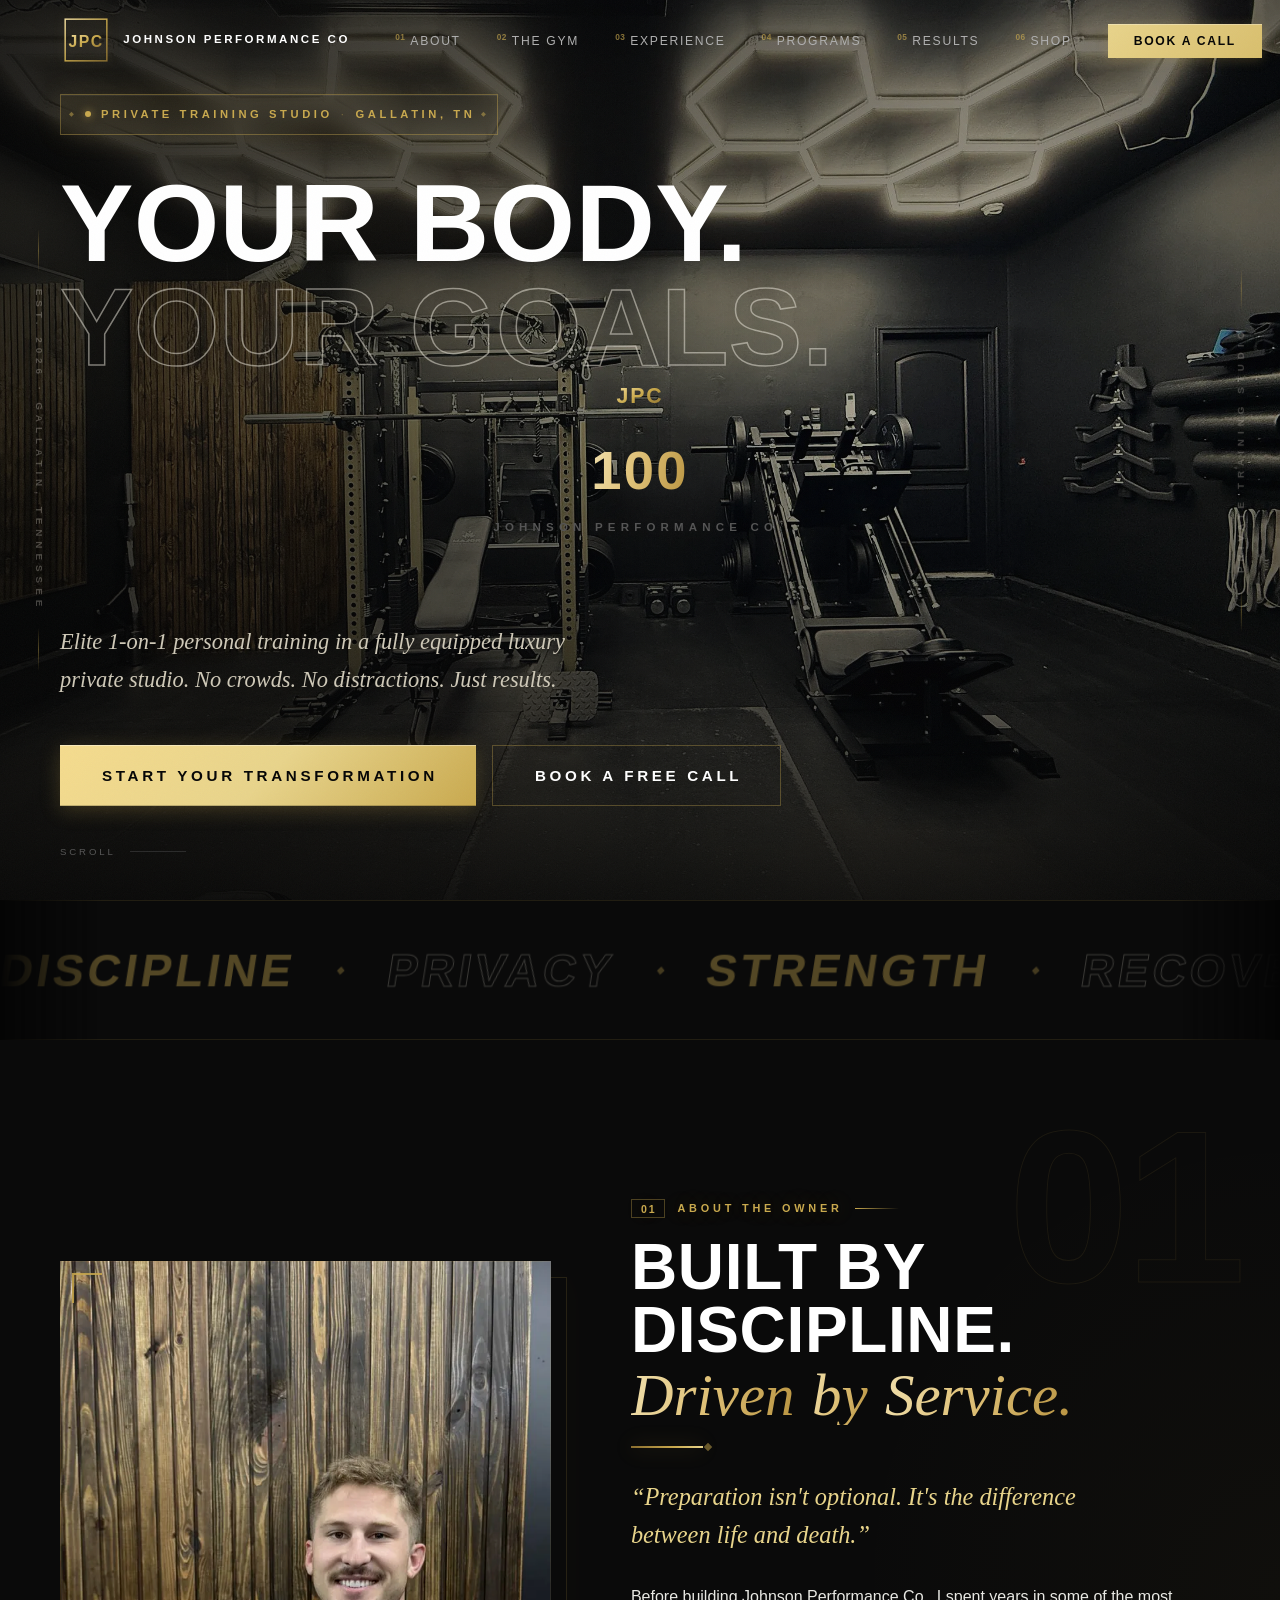
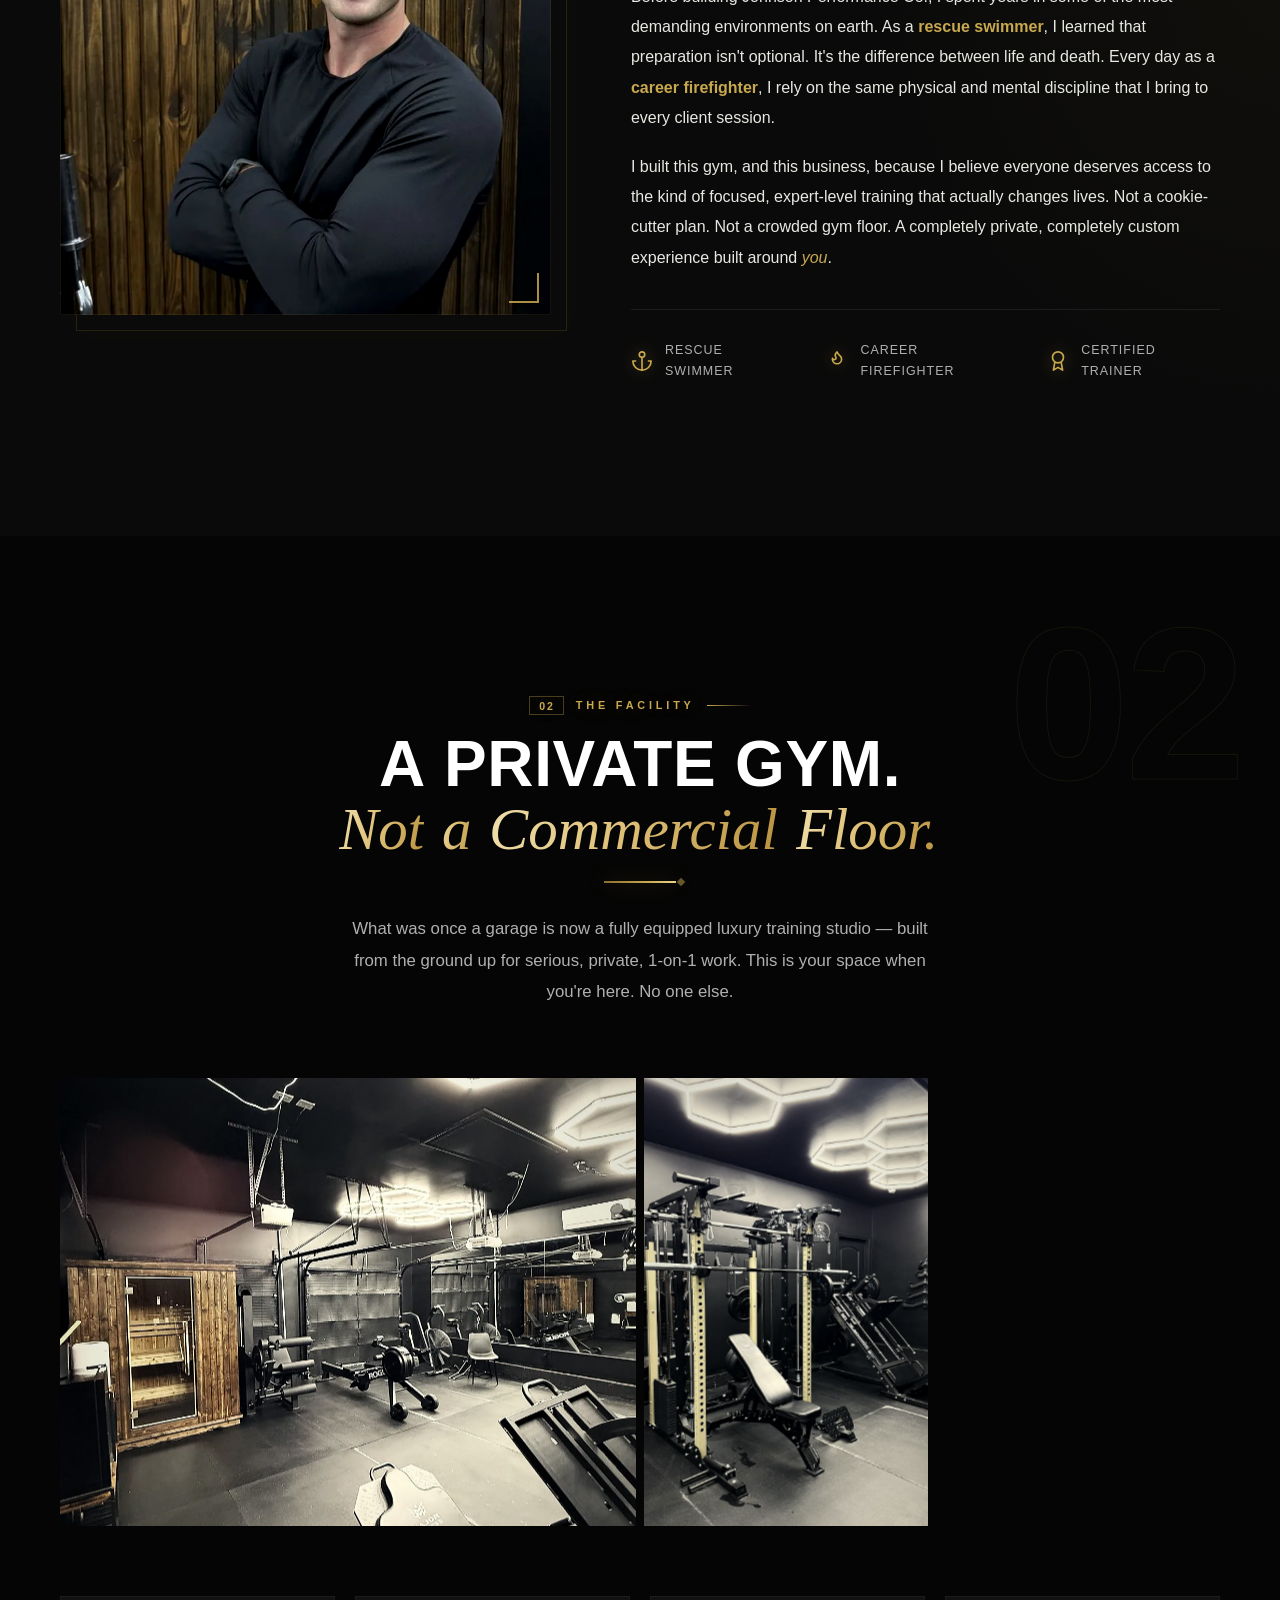
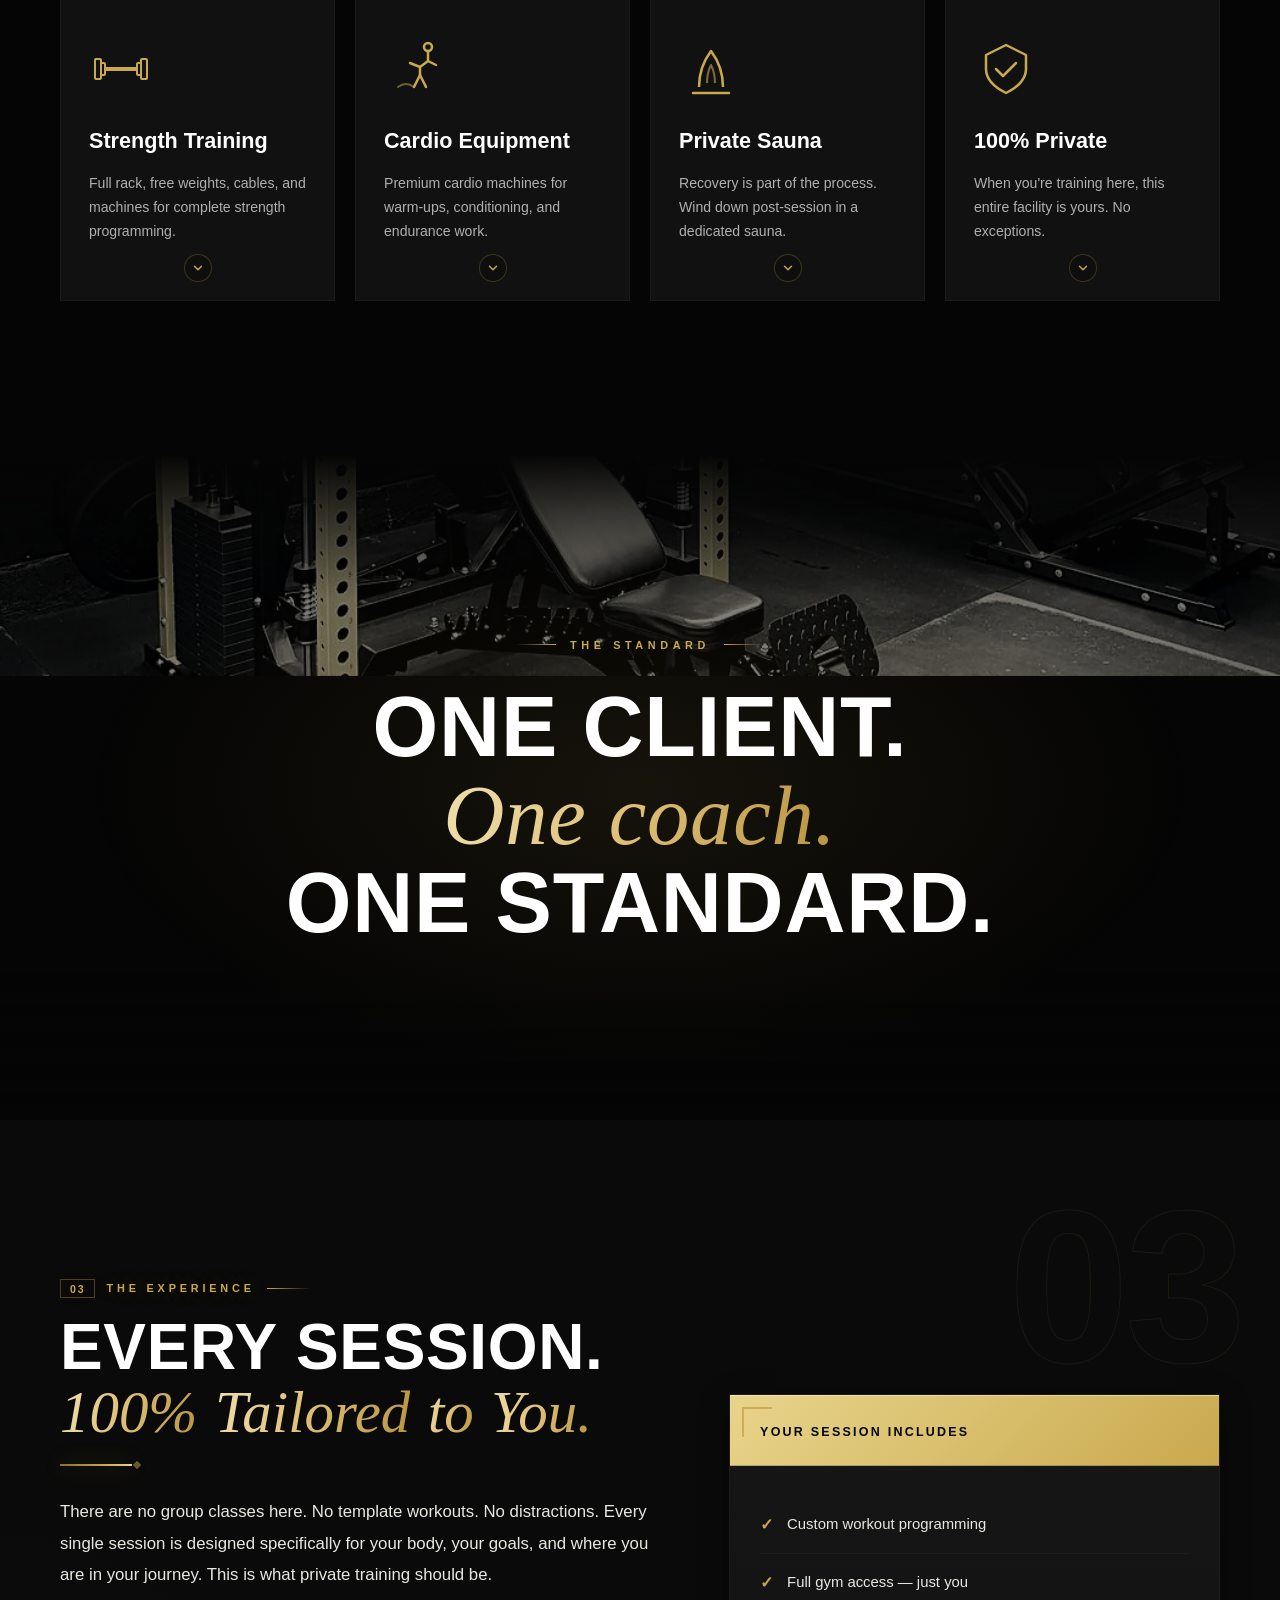
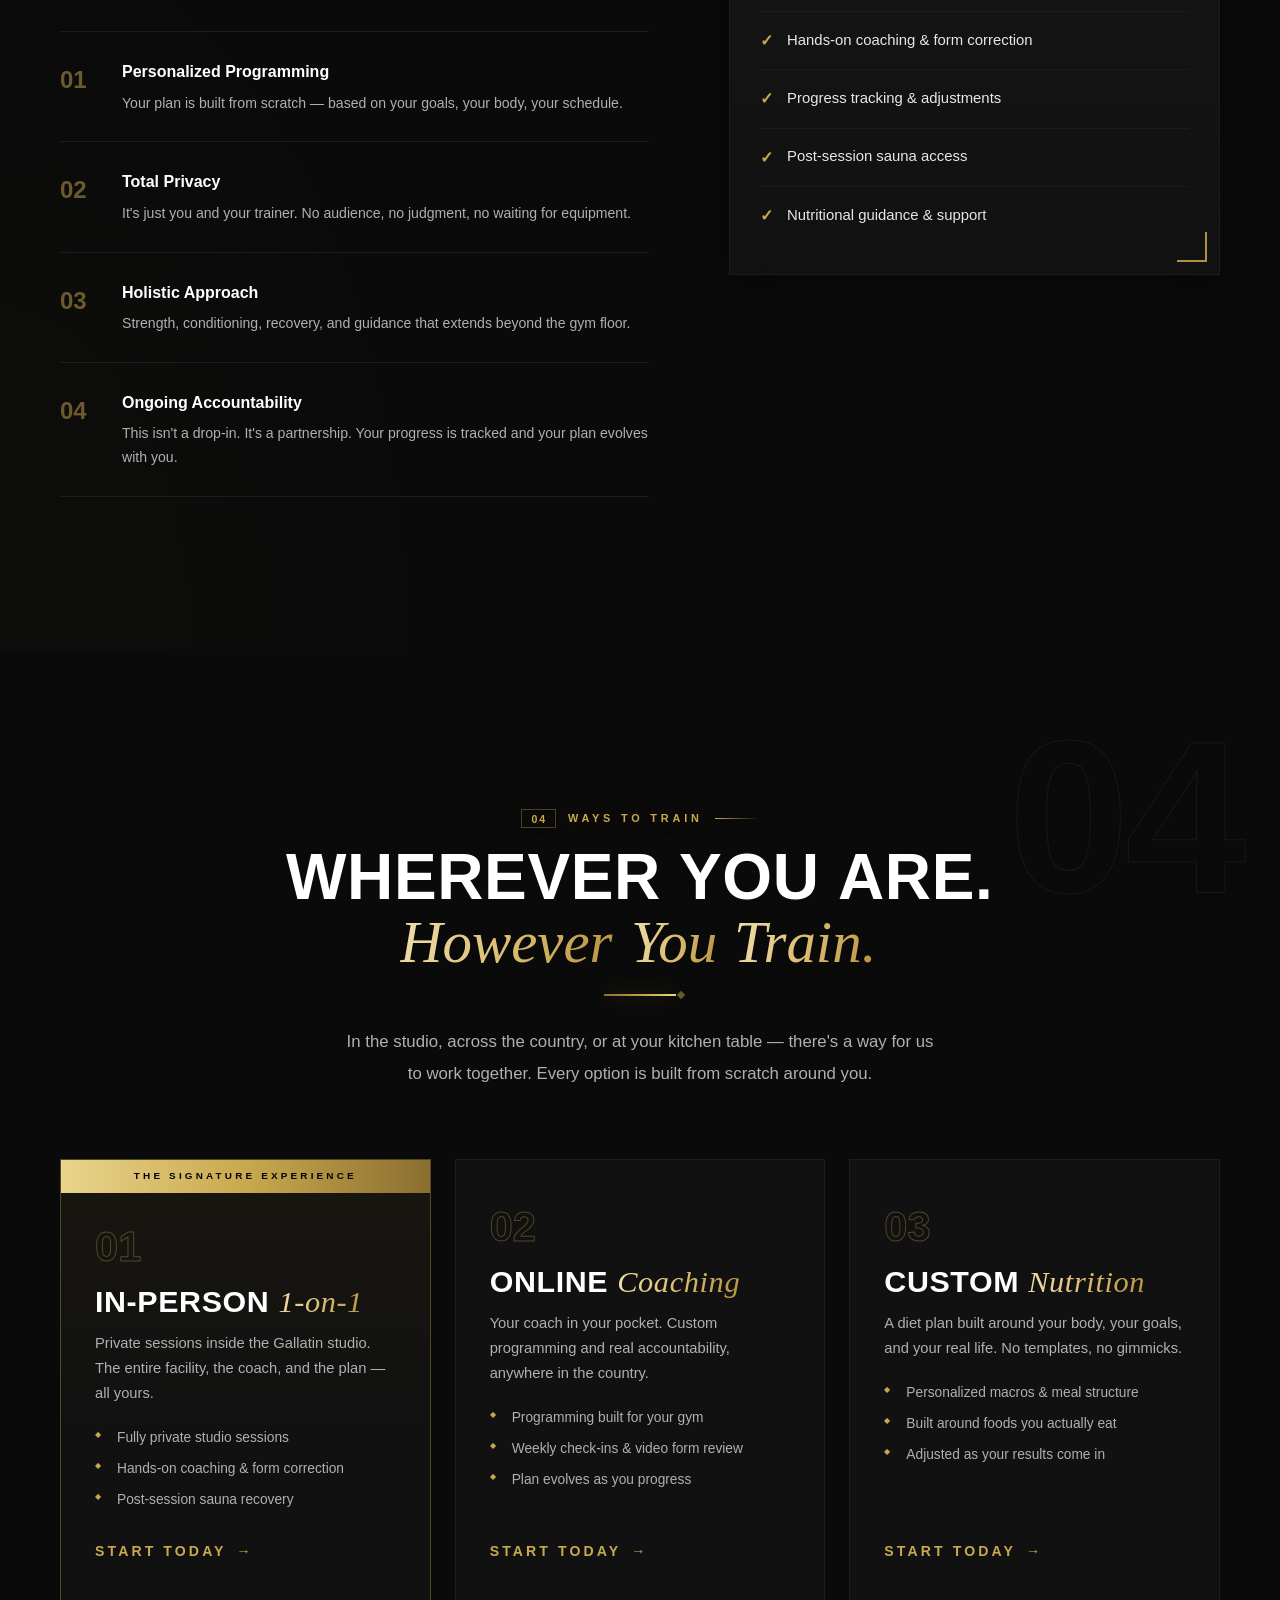
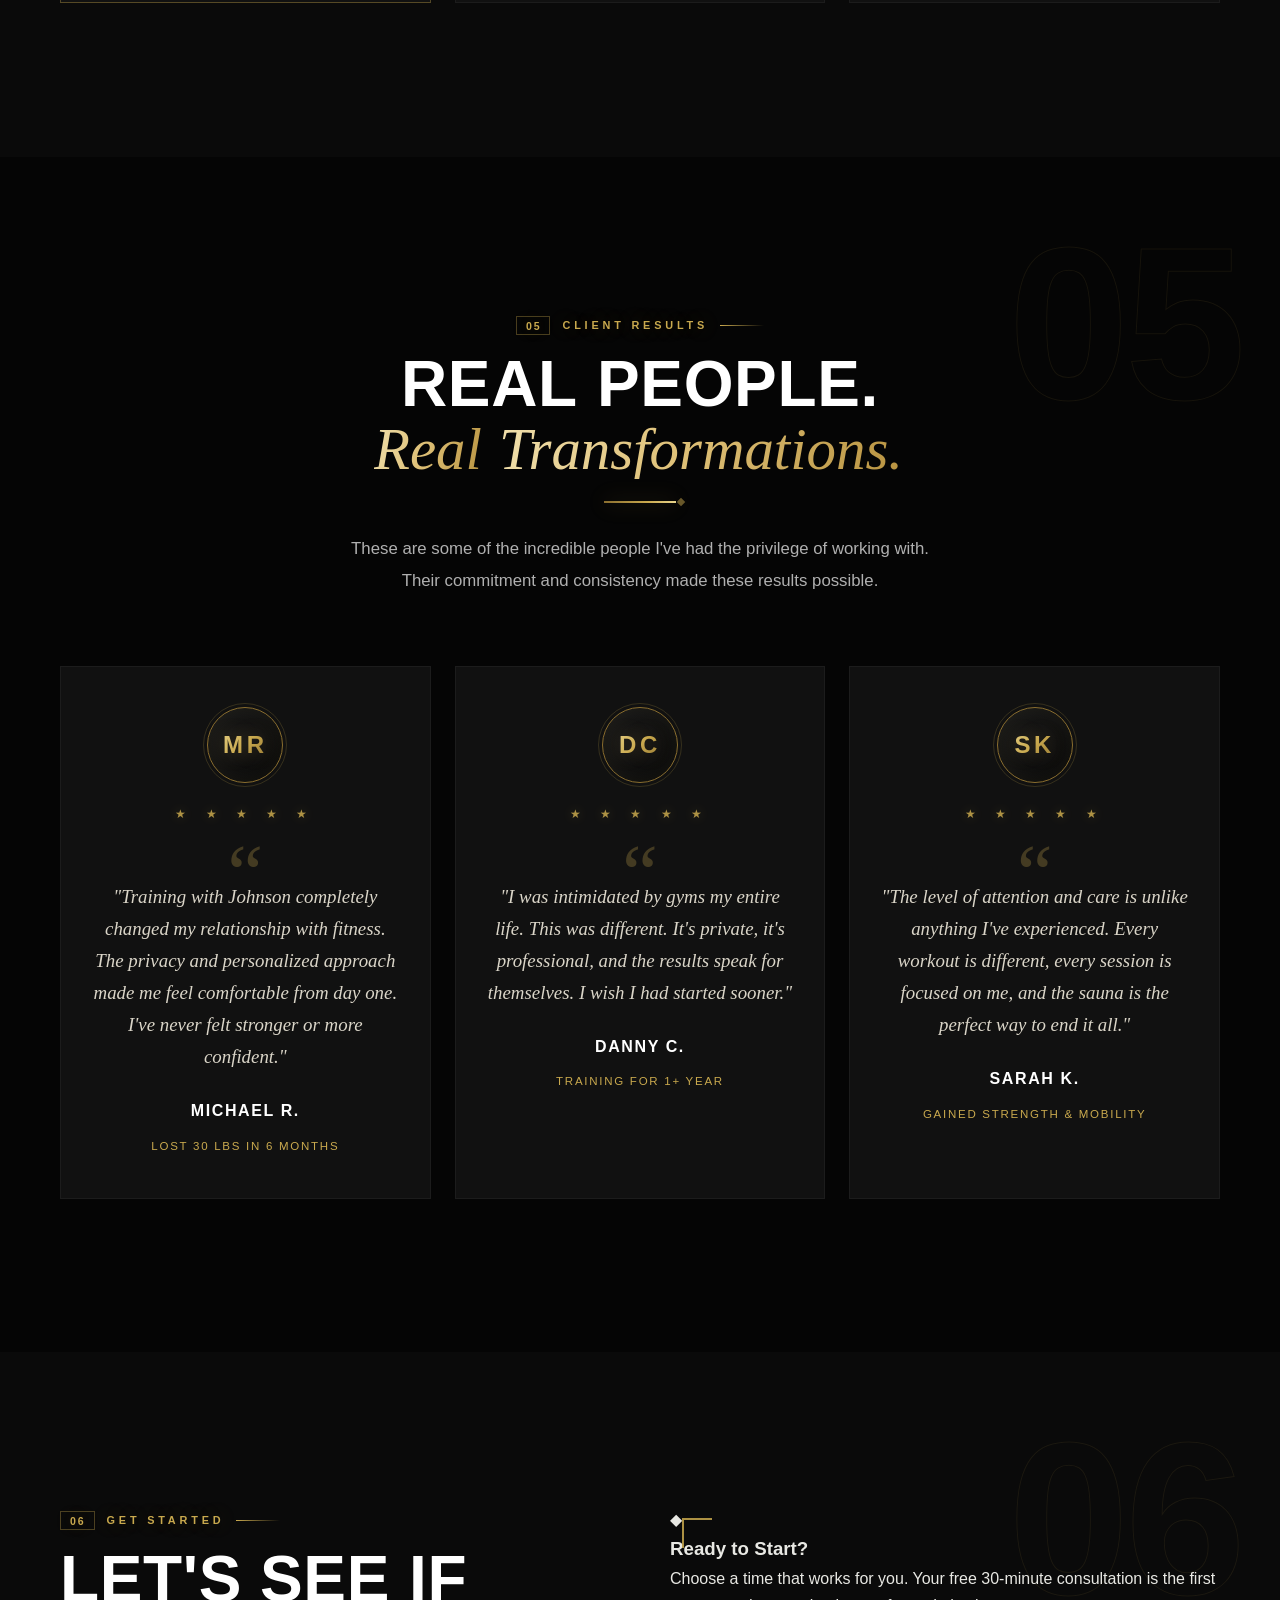
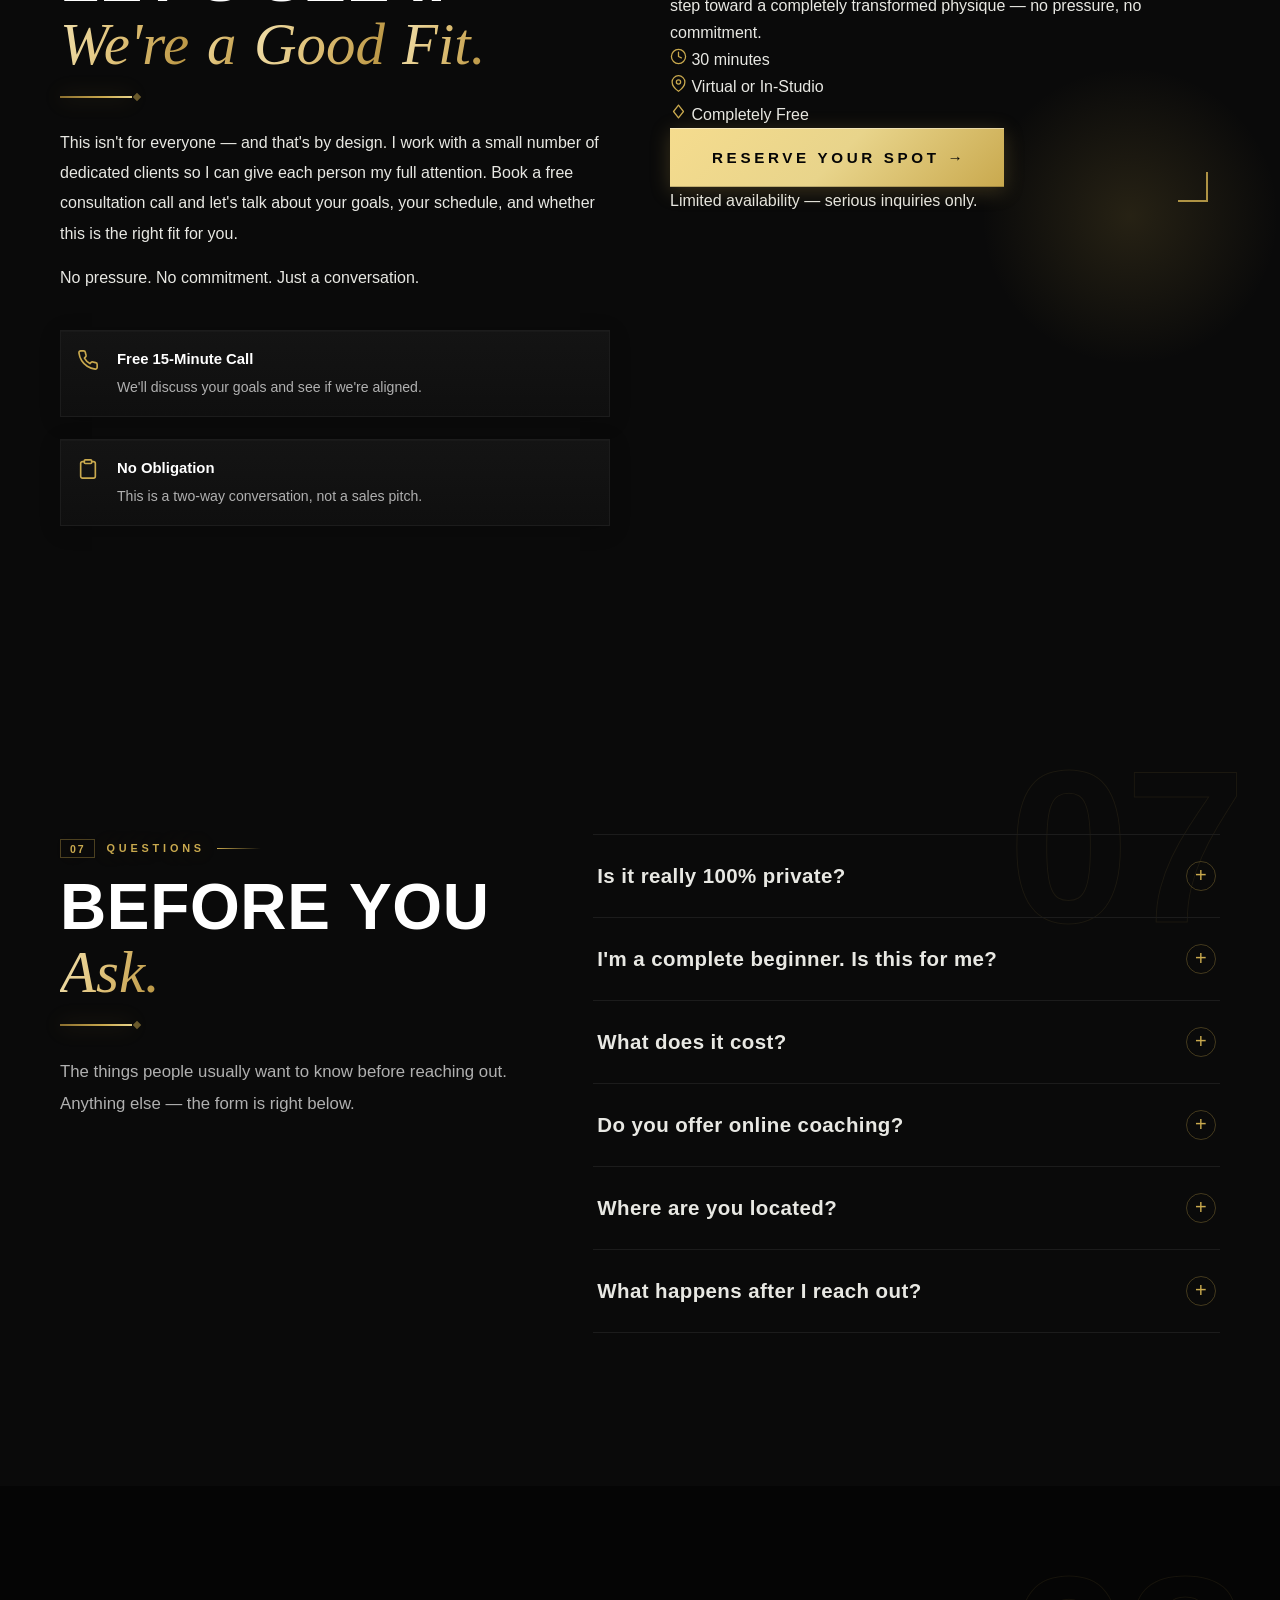
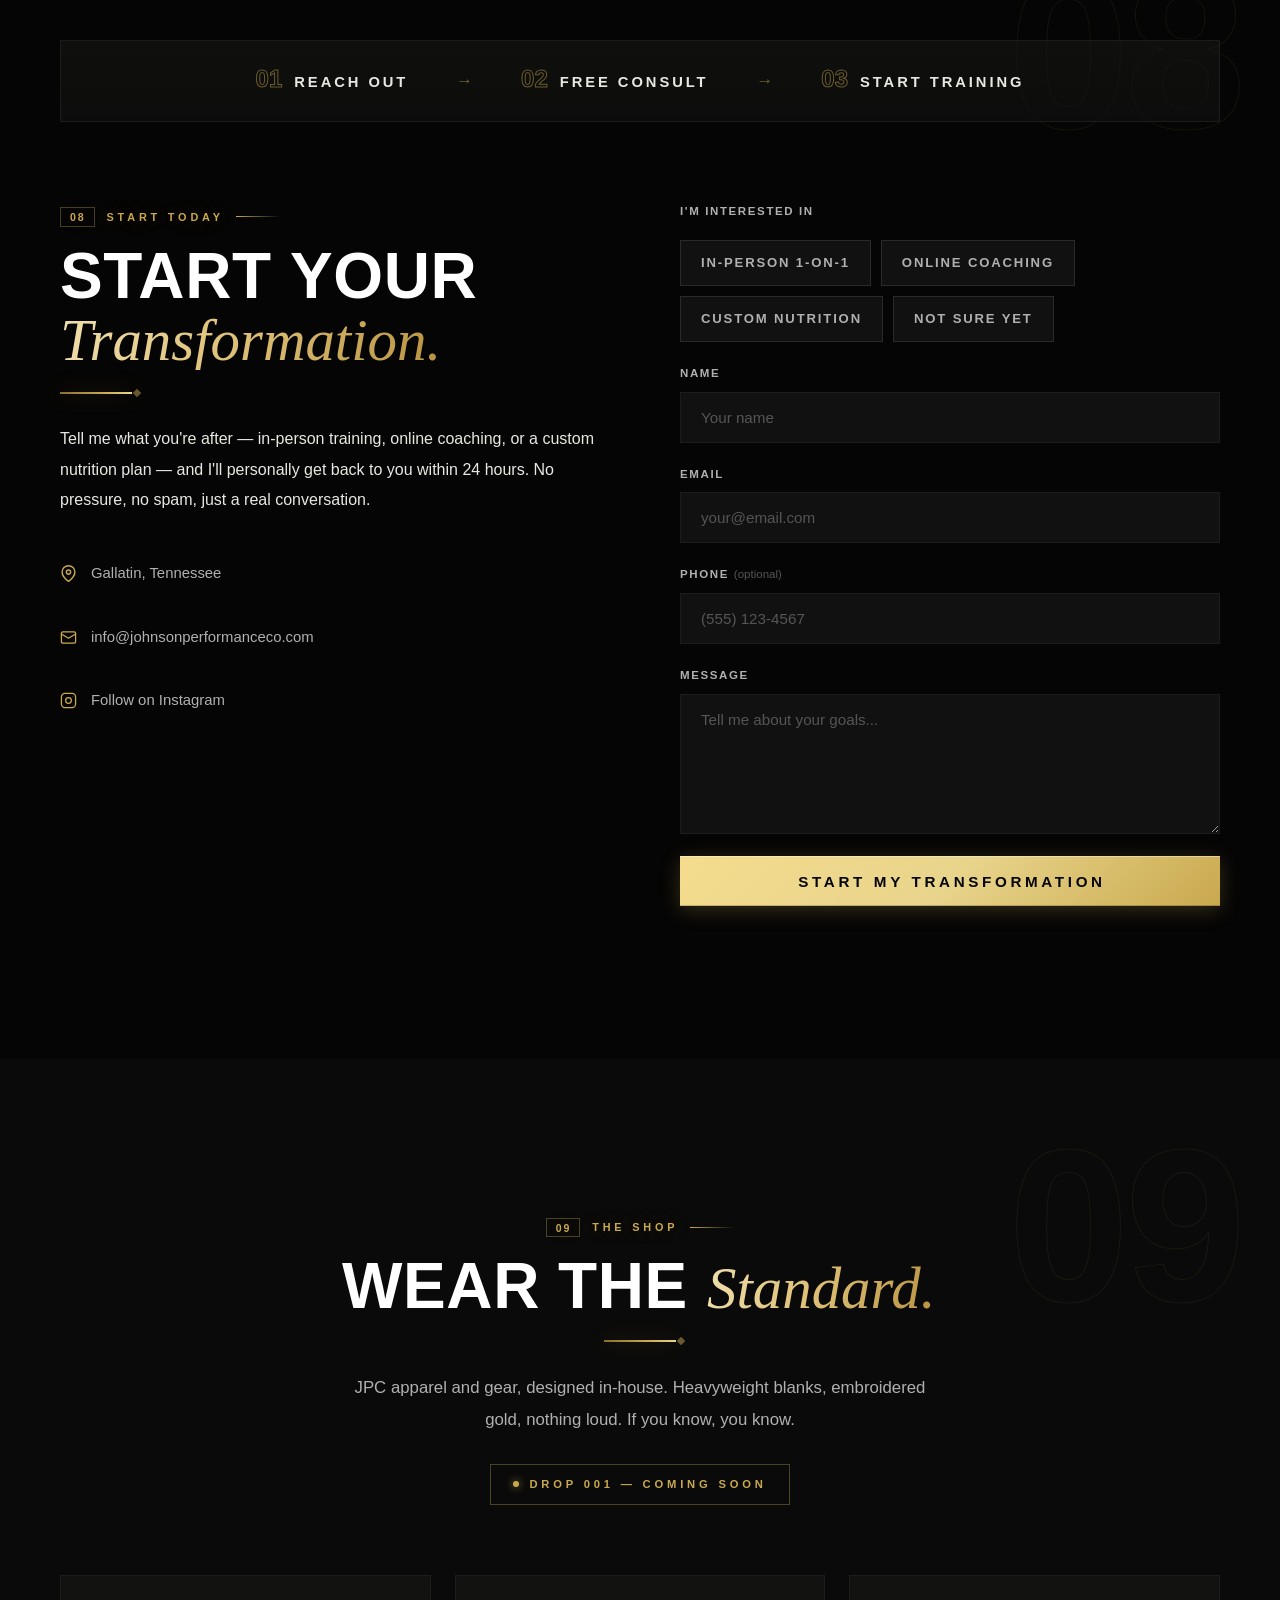
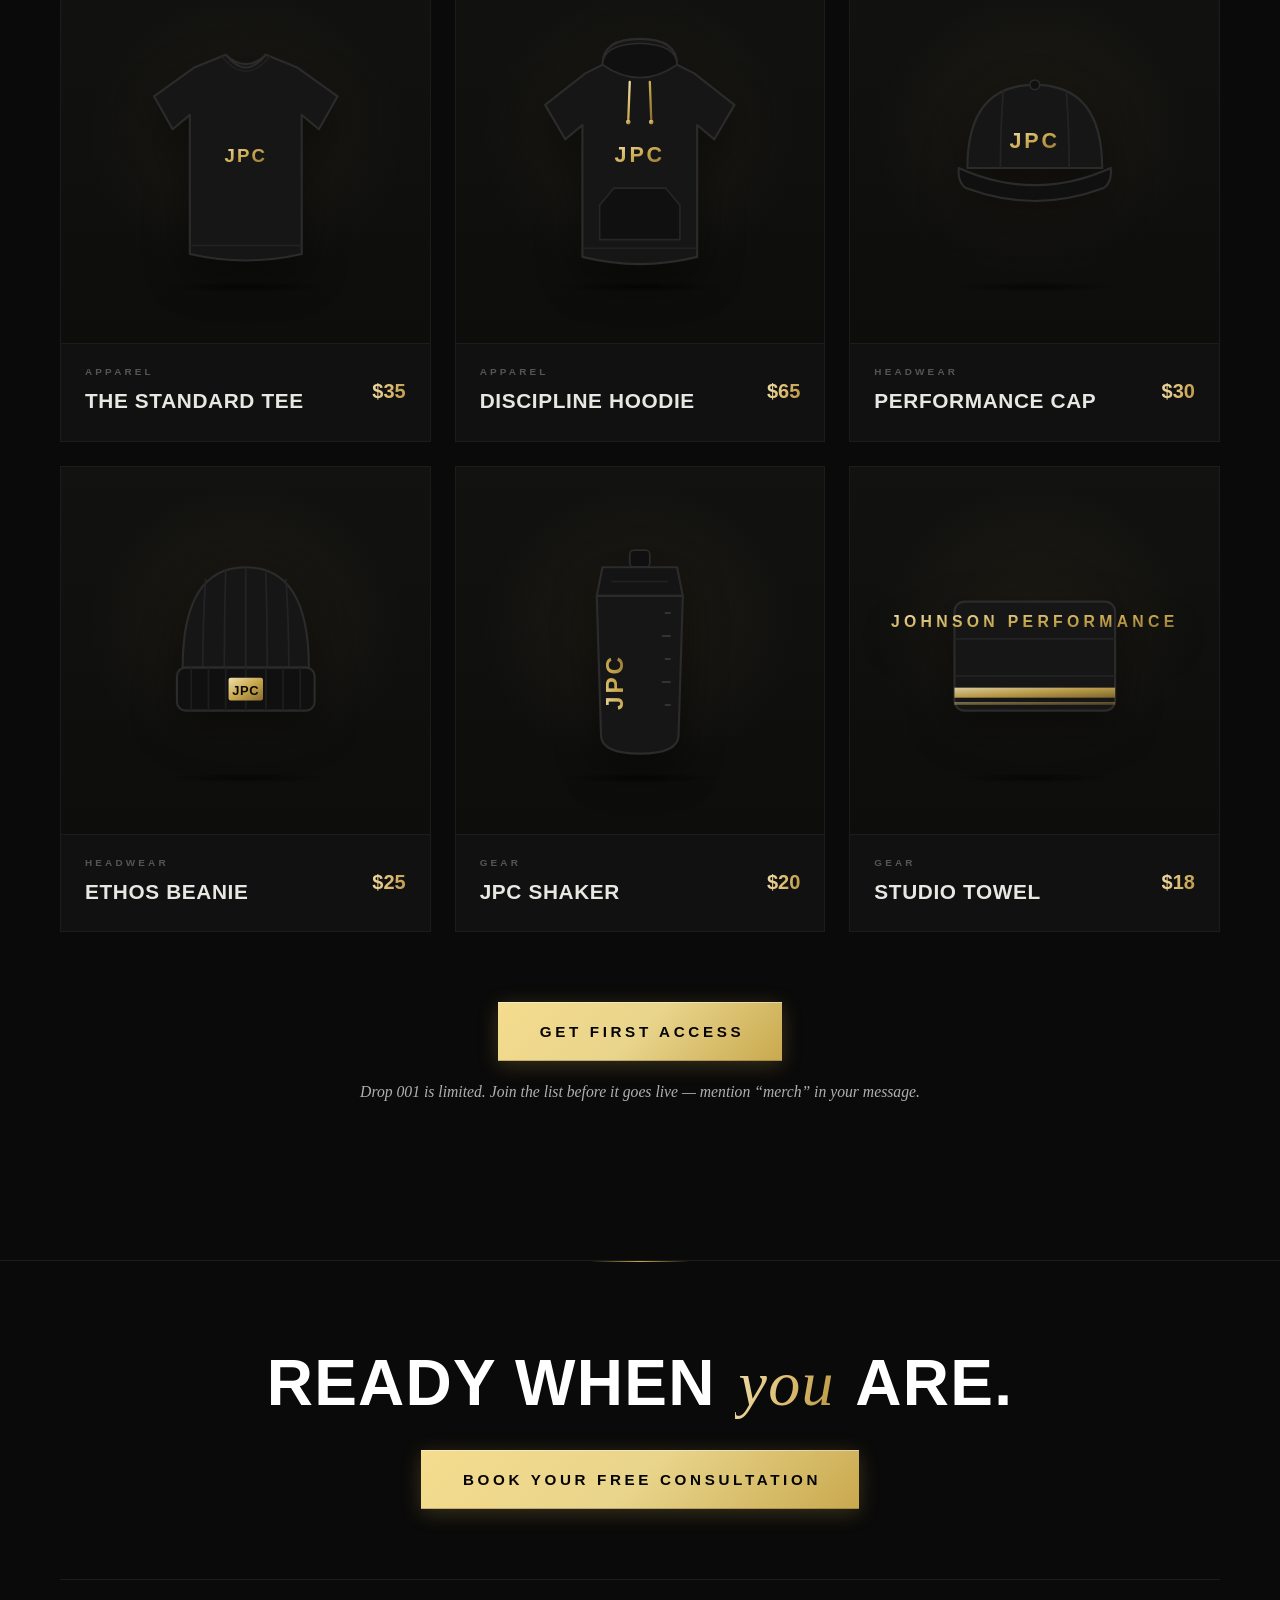
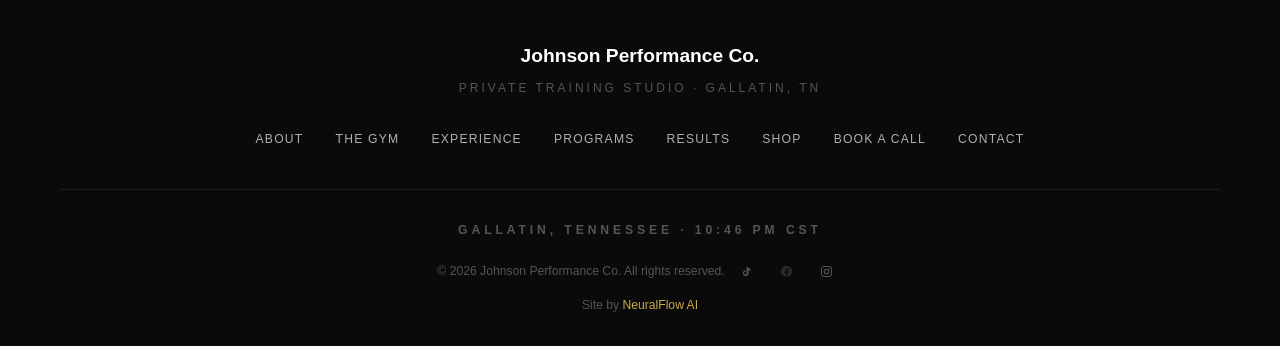
==== index.html @ c301033f "The Shop: Drop 001 merch section with in-house designed product mockups New section 09 — "Wear the S" ====
<!DOCTYPE html>
<html lang="en">
<head>
    <meta charset="UTF-8">
    <meta name="viewport" content="width=device-width, initial-scale=1.0, viewport-fit=cover">
    <meta name="apple-mobile-web-app-capable" content="yes">
    <meta name="apple-mobile-web-app-status-bar-style" content="black-translucent">

    <!-- Security headers -->
    <meta http-equiv="X-Content-Type-Options" content="nosniff">
    <meta http-equiv="Referrer-Policy" content="strict-origin-when-cross-origin">
    <meta http-equiv="Permissions-Policy" content="geolocation=(), microphone=(), camera=()">
    <meta http-equiv="X-Frame-Options" content="SAMEORIGIN">
    <meta http-equiv="Strict-Transport-Security" content="max-age=31536000; includeSubDomains">
    <meta http-equiv="Content-Security-Policy" content="default-src 'self'; script-src 'self' https://assets.calendly.com; style-src 'self' 'unsafe-inline' https://fonts.googleapis.com; font-src https://fonts.gstatic.com; img-src 'self' data:; frame-src https://www.google.com https://calendly.com; connect-src 'self' https://formspree.io; form-action https://formspree.io;">
    <meta name="robots" content="index, follow">
    <meta name="theme-color" content="#0A0A08">
    <meta name="format-detection" content="telephone=no">

    <title>Johnson Performance Co. | Private Personal Training · Gallatin, TN</title>
    <meta name="description" content="Book your free private training consultation in Gallatin, TN. Luxury 1-on-1 gym — custom programs, total privacy, real results. No crowds, no distractions.">
    <meta name="keywords" content="personal training, private gym, 1 on 1 training, luxury fitness, custom training program, Gallatin TN">
    <meta name="author" content="Johnson Performance Co.">
    <link rel="canonical" href="https://johnsonperformanceco.com">

    <!-- Open Graph (link previews in iMessage, Facebook, LinkedIn, etc.) -->
    <meta property="og:title" content="Johnson Performance Co. | Private Personal Training">
    <meta property="og:description" content="Book your free consultation — luxury 1-on-1 private training in Gallatin, TN. No crowds, no distractions, just results.">
    <meta property="og:type" content="website">
    <meta property="og:url" content="https://johnsonperformanceco.com">
    <meta property="og:image" content="https://johnsonperformanceco.com/images/og-image.jpg">
    <meta property="og:image:secure_url" content="https://johnsonperformanceco.com/images/og-image.jpg">
    <meta property="og:image:type" content="image/jpeg">
    <meta property="og:image:width" content="1200">
    <meta property="og:image:height" content="630">
    <meta property="og:image:alt" content="Johnson Performance Co. private training studio with luxury equipment">
    <meta property="og:locale" content="en_US">
    <meta property="og:site_name" content="Johnson Performance Co.">

    <!-- Twitter / X Card -->
    <meta name="twitter:card" content="summary_large_image">
    <meta name="twitter:title" content="Johnson Performance Co. | Private Personal Training">
    <meta name="twitter:description" content="Book your free consultation — luxury 1-on-1 private training in Gallatin, TN. No crowds, no distractions, just results.">
    <meta name="twitter:image" content="https://johnsonperformanceco.com/images/og-image.jpg">
    <meta name="twitter:image:alt" content="Johnson Performance Co. private training studio">

    <!-- Favicon -->
    <link rel="icon" type="image/svg+xml" href="brand/favicon.svg">
    <link rel="apple-touch-icon" sizes="180x180" href="images/apple-touch-icon.png">

    <!-- Preload critical assets -->
    <link rel="preload" href="images/hero-bg.webp" as="image" type="image/webp">
    <link rel="preload" href="images/owner-portrait.webp" as="image" type="image/webp">
    <link rel="preload" href="css/styles.css?v=17" as="style">

    <!-- Fonts -->
    <link rel="preconnect" href="https://fonts.googleapis.com">
    <link rel="preconnect" href="https://fonts.gstatic.com" crossorigin>
    <link href="https://fonts.googleapis.com/css2?family=Barlow+Condensed:wght@600;700;800&family=Inter:wght@400;500;600&family=Cormorant+Garamond:ital,wght@0,500;0,600;1,400;1,500&display=swap" rel="stylesheet">

    <!-- Styles -->
    <link rel="stylesheet" href="css/styles.css?v=17">

    <!-- Structured data -->
    <script type="application/ld+json">
    {
      "@context": "https://schema.org",
      "@type": "HealthClub",
      "name": "Johnson Performance Co.",
      "description": "Elite 1-on-1 private personal training in a luxury private gym. Gallatin, TN.",
      "url": "https://johnsonperformanceco.com",
      "image": "https://johnsonperformanceco.com/images/og-image.jpg",
      "contactPoint": {
        "@type": "ContactPoint",
        "contactType": "customer service",
        "url": "https://johnsonperformanceco.com/#contact"
      },
      "address": {
        "@type": "PostalAddress",
        "addressLocality": "Gallatin",
        "addressRegion": "TN",
        "addressCountry": "US"
      },
      "priceRange": "$$$",
      "areaServed": "Gallatin, TN and surrounding areas",
      "openingHoursSpecification": {
        "@type": "OpeningHoursSpecification",
        "dayOfWeek": ["Monday","Tuesday","Wednesday","Thursday","Friday","Saturday"],
        "opens": "06:00",
        "closes": "20:00"
      },
      "founder": {
        "@type": "Person",
        "name": "Blake Johnson",
        "jobTitle": "Owner & Head Trainer"
      },
      "amenityFeature": [
        {"@type": "LocationFeatureSpecification", "name": "Private Training Studio", "value": true},
        {"@type": "LocationFeatureSpecification", "name": "Sauna", "value": true},
        {"@type": "LocationFeatureSpecification", "name": "Strength Equipment", "value": true},
        {"@type": "LocationFeatureSpecification", "name": "Cardio Equipment", "value": true}
      ]
    }
    </script>
    <script type="application/ld+json">
    {
      "@context": "https://schema.org",
      "@type": "FAQPage",
      "mainEntity": [
        {
          "@type": "Question",
          "name": "Is it really 100% private?",
          "acceptedAnswer": {
            "@type": "Answer",
            "text": "Yes. When you train here, the entire facility is yours. No other clients, no strangers on the next machine, no waiting. Just you and your coach, door closed."
          }
        },
        {
          "@type": "Question",
          "name": "I'm a complete beginner. Is this for me?",
          "acceptedAnswer": {
            "@type": "Answer",
            "text": "Especially for you. Every program is built from scratch around your current level, and there's no gym floor full of people watching you learn. Beginners often see the fastest results because everything is customized from day one."
          }
        },
        {
          "@type": "Question",
          "name": "What does it cost?",
          "acceptedAnswer": {
            "@type": "Answer",
            "text": "Every program is custom, so pricing depends on what we build together. After your free consultation you'll get a clear recommendation with exact pricing — no surprises, no pressure, no lock-in gimmicks."
          }
        },
        {
          "@type": "Question",
          "name": "Do you offer online coaching?",
          "acceptedAnswer": {
            "@type": "Answer",
            "text": "Yes — custom programming, weekly check-ins, and video form review, wherever you are in the country. Custom nutrition plans are available both on their own and alongside any training option."
          }
        },
        {
          "@type": "Question",
          "name": "Where are you located?",
          "acceptedAnswer": {
            "@type": "Answer",
            "text": "Gallatin, Tennessee — serving clients from Gallatin, Hendersonville, Nashville, and the surrounding area. Online coaching is available anywhere."
          }
        },
        {
          "@type": "Question",
          "name": "What happens after I reach out?",
          "acceptedAnswer": {
            "@type": "Answer",
            "text": "You'll hear back from Blake personally within 24 hours to set up a free consultation — a real conversation about your goals, your schedule, and whether this is the right fit. If it is, you'll get a custom plan and a start date."
          }
        }
      ]
    }
    </script>
</head>
<body>

    <!-- ============================================ -->
    <!-- LOADER -->
    <!-- ============================================ -->
    <div class="loader" id="loader">
        <div class="loader__panel loader__panel--top"></div>
        <div class="loader__panel loader__panel--bottom"></div>
        <div class="loader__inner">
            <svg class="loader__mark" viewBox="0 0 64 64" aria-hidden="true">
                <defs>
                    <linearGradient id="ldG" x1="0%" y1="0%" x2="100%" y2="100%">
                        <stop offset="0%" stop-color="#F5E0A0"/>
                        <stop offset="50%" stop-color="#C8A84B"/>
                        <stop offset="100%" stop-color="#8A6E2F"/>
                    </linearGradient>
                </defs>
                <g stroke="url(#ldG)" stroke-width="3.5" fill="none">
                    <path d="M3,3 L13,3"/><path d="M3,3 L3,13"/>
                    <path d="M61,3 L51,3"/><path d="M61,3 L61,13"/>
                    <path d="M3,61 L13,61"/><path d="M3,61 L3,51"/>
                    <path d="M61,61 L51,61"/><path d="M61,61 L61,51"/>
                </g>
                <text x="32" y="42" font-family="'Barlow Condensed', 'Arial Narrow', sans-serif" font-size="22" font-weight="800" fill="url(#ldG)" text-anchor="middle" letter-spacing="2">JPC</text>
            </svg>
            <span class="loader__count" id="loaderCount">00</span>
            <span class="loader__text">Johnson Performance Co.</span>
        </div>
    </div>


    <!-- ============================================ -->
    <!-- NAVIGATION -->
    <!-- ============================================ -->
    <nav class="nav" id="nav">
        <div class="nav__progress" id="navProgress"></div>
        <a href="#hero" class="nav__logo" aria-label="Johnson Performance Co. home">
            <span class="nav__logo-mark" aria-hidden="true">
                <svg viewBox="0 0 64 64" xmlns="http://www.w3.org/2000/svg">
                    <defs>
                        <linearGradient id="navG" x1="0%" y1="0%" x2="100%" y2="100%">
                            <stop offset="0%" stop-color="#F5E0A0"/>
                            <stop offset="50%" stop-color="#C8A84B"/>
                            <stop offset="100%" stop-color="#8A6E2F"/>
                        </linearGradient>
                    </defs>
                    <rect x="3" y="3" width="58" height="58" fill="none" stroke="url(#navG)" stroke-width="2"/>
                    <g stroke="url(#navG)" stroke-width="3.5" fill="none">
                        <path d="M3,3 L13,3"/><path d="M3,3 L3,13"/>
                        <path d="M61,3 L51,3"/><path d="M61,3 L61,13"/>
                        <path d="M3,61 L13,61"/><path d="M3,61 L3,51"/>
                        <path d="M61,61 L51,61"/><path d="M61,61 L61,51"/>
                    </g>
                    <text x="32" y="42" font-family="'Barlow Condensed', 'Arial Narrow', sans-serif"
                          font-size="22" font-weight="800" fill="url(#navG)"
                          text-anchor="middle" letter-spacing="2">JPC</text>
                </svg>
            </span>
            <span class="nav__logo-text">Johnson Performance Co</span>
        </a>
        <button class="nav__toggle" id="navToggle" aria-label="Toggle menu">
            <span></span>
            <span></span>
            <span></span>
        </button>
        <ul class="nav__menu" id="navMenu">
            <li><a href="#about" class="nav__link">About</a></li>
            <li><a href="#facility" class="nav__link">The Gym</a></li>
            <li><a href="#experience" class="nav__link">Experience</a></li>
            <li><a href="#programs" class="nav__link">Programs</a></li>
            <li><a href="#results" class="nav__link">Results</a></li>
            <li><a href="#shop" class="nav__link">Shop</a></li>
            <li><a href="https://calendly.com/blake-johnsonperformanceco/30min" target="_blank" rel="noopener noreferrer" class="nav__link nav__link--cta">Book a Call</a></li>
        </ul>
    </nav>

    <!-- ============================================ -->
    <!-- HERO -->
    <!-- ============================================ -->
    <section class="hero" id="hero">
        <div class="hero__bg">
            <div class="hero__bg-placeholder"></div>
            <div class="hero__overlay"></div>
        </div>
        <div class="hero__particles"></div>
        <div class="hero__content">
            <div class="hero__badge reveal">
                <span class="hero__badge-dot" aria-hidden="true"></span>
                Private Training Studio
                <span class="hero__badge-divider" aria-hidden="true">·</span>
                Gallatin, TN
            </div>
            <h1 class="hero__title reveal">
                <span class="hero__title-line">Your Body.</span>
                <span class="hero__title-line hero__title-line--outline">Your Goals.</span>
                <span class="hero__title-line hero__title-line--gold">Your Private Gym.</span>
            </h1>
            <p class="hero__sub reveal">
                Elite 1-on-1 personal training in a fully equipped luxury private studio. 
                No crowds. No distractions. Just results.
            </p>
            <div class="hero__actions reveal">
                <a href="#contact" class="btn btn--gold">Start Your Transformation</a>
                <a href="https://calendly.com/blake-johnsonperformanceco/30min" target="_blank" rel="noopener noreferrer" class="btn btn--ghost">Book a Free Call</a>
            </div>
        </div>
        <div class="hero__scroll">
            <span>Scroll</span>
            <div class="hero__scroll-line"></div>
        </div>
        <div class="hero__rail hero__rail--left" aria-hidden="true">Est. 2026 · Gallatin, Tennessee</div>
        <div class="hero__rail hero__rail--right" aria-hidden="true">Private Training Studio</div>
    </section>

    <!-- ETHOS MARQUEE -->
    <div class="marquee" aria-hidden="true">
        <div class="marquee__track">
            <div class="marquee__half">
                <span class="marquee__item">Discipline</span>
                <span class="marquee__sep">◆</span>
                <span class="marquee__item marquee__item--outline">Privacy</span>
                <span class="marquee__sep">◆</span>
                <span class="marquee__item">Strength</span>
                <span class="marquee__sep">◆</span>
                <span class="marquee__item marquee__item--outline">Recovery</span>
                <span class="marquee__sep">◆</span>
                <span class="marquee__item">Results</span>
                <span class="marquee__sep">◆</span>
            </div>
            <div class="marquee__half">
                <span class="marquee__item">Discipline</span>
                <span class="marquee__sep">◆</span>
                <span class="marquee__item marquee__item--outline">Privacy</span>
                <span class="marquee__sep">◆</span>
                <span class="marquee__item">Strength</span>
                <span class="marquee__sep">◆</span>
                <span class="marquee__item marquee__item--outline">Recovery</span>
                <span class="marquee__sep">◆</span>
                <span class="marquee__item">Results</span>
                <span class="marquee__sep">◆</span>
            </div>
        </div>
    </div>

    <!-- ============================================ -->
    <!-- ABOUT -->
    <!-- ============================================ -->
    <section class="section about" id="about">
        <span class="ghost-num" aria-hidden="true">01</span>
        <div class="container">
            <div class="about__grid">
                <div class="about__image-col reveal">
                    <div class="about__image-frame">
                        <i class="bracket bracket--tl" aria-hidden="true"></i>
                        <i class="bracket bracket--br" aria-hidden="true"></i>
                        <picture>
                            <source srcset="images/owner-portrait.webp" type="image/webp">
                            <img src="images/owner-portrait.jpg" alt="Johnson Performance Co. Owner" width="900" height="1200" loading="eager" decoding="async">
                        </picture>
                    </div>
                    <div class="about__image-accent"></div>
                </div>
                <div class="about__text-col">
                    <span class="section__label reveal" data-num="01">About the Owner</span>
                    <h2 class="section__title reveal">Built by Discipline.<br><em class="accent">Driven by Service.</em></h2>
                    <div class="gold-rule reveal"></div>
                    <p class="about__lede reveal">&ldquo;Preparation isn't optional. It's the difference between life and death.&rdquo;</p>
                    <p class="about__bio reveal">
                        Before building Johnson Performance Co., I spent years in some of the most
                        demanding environments on earth. As a <strong>rescue swimmer</strong>, I learned
                        that preparation isn't optional. It's the difference between life and death.
                        Every day as a <strong>career firefighter</strong>, I rely on the same physical
                        and mental discipline that I bring to every client session.
                    </p>
                    <p class="about__bio reveal">
                        I built this gym, and this business, because I believe everyone deserves
                        access to the kind of focused, expert-level training that actually changes lives.
                        Not a cookie-cutter plan. Not a crowded gym floor. A completely private,
                        completely custom experience built around <em>you</em>.
                    </p>
                    <div class="about__stats reveal">
                        <div class="about__stat">
                            <span class="about__stat-icon" aria-hidden="true">
                                <svg viewBox="0 0 24 24" fill="none" stroke="currentColor" stroke-width="1.8" stroke-linecap="round" stroke-linejoin="round"><circle cx="12" cy="5" r="3"/><path d="M12 22V8"/><path d="M5 12H2a10 10 0 0 0 20 0h-3"/></svg>
                            </span>
                            <span class="about__stat-label">Rescue Swimmer</span>
                        </div>
                        <div class="about__stat">
                            <span class="about__stat-icon" aria-hidden="true">
                                <svg viewBox="0 0 24 24" fill="none" stroke="currentColor" stroke-width="1.8" stroke-linecap="round" stroke-linejoin="round"><path d="M12 2c1 3 2.5 3.5 3.5 4.5A5 5 0 0 1 17 10a5 5 0 1 1-10 0c0-.3 0-.6.1-.9a2 2 0 1 0 3.3-2C9 5.5 11 3.5 12 2z"/><path d="M12 14a7 7 0 0 0-7 7h14a7 7 0 0 0-7-7z" opacity="0"/></svg>
                            </span>
                            <span class="about__stat-label">Career Firefighter</span>
                        </div>
                        <div class="about__stat">
                            <span class="about__stat-icon" aria-hidden="true">
                                <svg viewBox="0 0 24 24" fill="none" stroke="currentColor" stroke-width="1.8" stroke-linecap="round" stroke-linejoin="round"><circle cx="12" cy="8" r="6"/><path d="M15.5 13.5 17 22l-5-3-5 3 1.5-8.5"/></svg>
                            </span>
                            <span class="about__stat-label">Certified Trainer</span>
                        </div>
                    </div>
                </div>
            </div>
        </div>
    </section>

    <!-- BARBELL DIVIDER -->
    <div class="section-divider">
        <div class="section-divider__plate"></div>
        <div class="section-divider__plate--sm"></div>
        <div class="section-divider__bar"></div>
        <div class="section-divider__grip"></div>
        <div class="section-divider__bar"></div>
        <div class="section-divider__plate--sm"></div>
        <div class="section-divider__plate"></div>
    </div>

    <!-- ============================================ -->
    <!-- FACILITY -->
    <!-- ============================================ -->
    <section class="section facility" id="facility">
        <span class="ghost-num" aria-hidden="true">02</span>
        <div class="container">
            <div class="facility__header">
                <span class="section__label reveal" data-num="02">The Facility</span>
                <h2 class="section__title reveal">A Private Gym.<br><em class="accent">Not a Commercial Floor.</em></h2>
                <div class="gold-rule reveal"></div>
                <p class="section__intro reveal">
                    What was once a garage is now a fully equipped luxury training studio — 
                    built from the ground up for serious, private, 1-on-1 work. This is your 
                    space when you're here. No one else.
                </p>
            </div>

            <div class="facility__gallery reveal">
                <!-- Replace these with actual gym photos -->
                <div class="facility__photo facility__photo--large" data-caption="The Studio Floor">
                    <picture>
                        <source srcset="images/gym-wide.webp" type="image/webp">
                        <img src="images/gym-wide.jpg" alt="Johnson Performance Co. Private Gym" width="1200" height="1600" loading="lazy" decoding="async">
                    </picture>
                </div>
                <div class="facility__photo facility__photo--tall" data-caption="Strength Area">
                    <picture>
                        <source srcset="images/strength-area.webp" type="image/webp">
                        <img src="images/strength-area.jpg" alt="Strength training rack with cables, free weights, and adjustable bench" width="1050" height="1400" loading="lazy" decoding="async">
                    </picture>
                </div>
                <div class="facility__photo" data-caption="Conditioning">
                    <picture>
                        <source srcset="images/cardio-rower.webp" type="image/webp">
                        <img src="images/cardio-rower.jpg" alt="Rogue Echo rower for conditioning and endurance training" width="1050" height="1400" loading="lazy" decoding="async">
                    </picture>
                </div>
                <div class="facility__photo" data-caption="Cedar Sauna">
                    <picture>
                        <source srcset="images/sauna.webp" type="image/webp">
                        <img src="images/sauna.jpg" alt="Private cedar sauna for post-session recovery" width="1400" height="1050" loading="lazy" decoding="async">
                    </picture>
                </div>
            </div>

            <div class="facility__features reveal">
                <div class="facility__feature facility__feature--strength" tabindex="0" role="button" aria-expanded="false">
                    <div class="facility__feature-icon facility__feature-icon--strength">
                        <svg viewBox="0 0 64 64" fill="none" xmlns="http://www.w3.org/2000/svg" aria-hidden="true">
                            <rect class="anim-plate anim-plate--outer-l" x="6" y="22" width="6" height="20" rx="1" stroke="currentColor" stroke-width="2"/>
                            <rect class="anim-plate anim-plate--inner-l" x="12" y="26" width="4" height="12" rx="1" stroke="currentColor" stroke-width="2"/>
                            <rect class="anim-bar" x="16" y="30" width="32" height="4" rx="1" fill="currentColor"/>
                            <rect class="anim-plate anim-plate--inner-r" x="48" y="26" width="4" height="12" rx="1" stroke="currentColor" stroke-width="2"/>
                            <rect class="anim-plate anim-plate--outer-r" x="52" y="22" width="6" height="20" rx="1" stroke="currentColor" stroke-width="2"/>
                        </svg>
                    </div>
                    <h3>Strength Training</h3>
                    <p>Full rack, free weights, cables, and machines for complete strength programming.</p>
                    <div class="facility__feature-detail"><div class="facility__feature-detail-inner">
                        <p>Full power rack with safety bars, dual adjustable cable system, dumbbells from 5–80 lbs, adjustable bench, specialty bars, and bumper plates. Whether you're chasing your first pull-up or your next PR, every movement pattern is covered — and every program is built around your specific goals.</p>
                    </div></div>
                    <span class="facility__feature-chevron" aria-hidden="true">
                        <svg viewBox="0 0 24 24" fill="none" stroke="currentColor" stroke-width="2.5" stroke-linecap="round" stroke-linejoin="round" width="14" height="14"><polyline points="6 9 12 15 18 9"/></svg>
                    </span>
                </div>
                <div class="facility__feature facility__feature--cardio" tabindex="0" role="button" aria-expanded="false">
                    <div class="facility__feature-icon facility__feature-icon--cardio">
                        <svg viewBox="0 0 64 64" fill="none" xmlns="http://www.w3.org/2000/svg" aria-hidden="true">
                            <g class="anim-runner">
                                <path d="M44 14 L44 24 M44 24 L52 28 M44 24 L36 30 L36 38 M36 30 L26 26" stroke="currentColor" stroke-width="2.5" stroke-linecap="round" stroke-linejoin="round"/>
                                <path class="anim-leg anim-leg--front" d="M36 38 L42 50" stroke="currentColor" stroke-width="2.5" stroke-linecap="round" stroke-linejoin="round"/>
                                <path class="anim-leg anim-leg--back" d="M36 38 L30 50" stroke="currentColor" stroke-width="2.5" stroke-linecap="round" stroke-linejoin="round"/>
                                <circle cx="44" cy="10" r="4" stroke="currentColor" stroke-width="2.5"/>
                            </g>
                            <path class="anim-ground" d="M14 50 Q22 44 30 50" stroke="currentColor" stroke-width="2" stroke-linecap="round" opacity="0.5"/>
                        </svg>
                    </div>
                    <h3>Cardio Equipment</h3>
                    <p>Premium cardio machines for warm-ups, conditioning, and endurance work.</p>
                    <div class="facility__feature-detail"><div class="facility__feature-detail-inner">
                        <p>Rogue Echo rower, treadmill, and assault bike for everything from low-impact recovery sessions to brutal HIIT finishers. Cardio that actually serves your strength training instead of competing with it — programmed to support your goals, not random sweat for sweat's sake.</p>
                    </div></div>
                    <span class="facility__feature-chevron" aria-hidden="true">
                        <svg viewBox="0 0 24 24" fill="none" stroke="currentColor" stroke-width="2.5" stroke-linecap="round" stroke-linejoin="round" width="14" height="14"><polyline points="6 9 12 15 18 9"/></svg>
                    </span>
                </div>
                <div class="facility__feature facility__feature--sauna" tabindex="0" role="button" aria-expanded="false">
                    <div class="facility__feature-icon facility__feature-icon--sauna">
                        <svg viewBox="0 0 64 64" fill="none" xmlns="http://www.w3.org/2000/svg" aria-hidden="true">
                            <path class="anim-flame anim-flame--outer" d="M20 50 Q20 30 32 14 Q44 30 44 50" stroke="currentColor" stroke-width="2.5" stroke-linejoin="round"/>
                            <path class="anim-flame anim-flame--inner" d="M28 46 Q28 36 32 28 Q36 36 36 46" stroke="currentColor" stroke-width="2" stroke-linejoin="round" opacity="0.6"/>
                            <path class="anim-flame-base" d="M14 56 L50 56" stroke="currentColor" stroke-width="2.5" stroke-linecap="round"/>
                        </svg>
                    </div>
                    <h3>Private Sauna</h3>
                    <p>Recovery is part of the process. Wind down post-session in a dedicated sauna.</p>
                    <div class="facility__feature-detail"><div class="facility__feature-detail-inner">
                        <p>A traditional cedar-wood sauna built for post-session recovery. 15–20 minutes after a hard workout improves circulation, reduces soreness, and primes your nervous system for the next session. Wind down in complete privacy — included with every session, no extra cost.</p>
                    </div></div>
                    <span class="facility__feature-chevron" aria-hidden="true">
                        <svg viewBox="0 0 24 24" fill="none" stroke="currentColor" stroke-width="2.5" stroke-linecap="round" stroke-linejoin="round" width="14" height="14"><polyline points="6 9 12 15 18 9"/></svg>
                    </span>
                </div>
                <div class="facility__feature facility__feature--private" tabindex="0" role="button" aria-expanded="false">
                    <div class="facility__feature-icon facility__feature-icon--private">
                        <svg viewBox="0 0 64 64" fill="none" xmlns="http://www.w3.org/2000/svg" aria-hidden="true">
                            <path class="anim-shield" d="M32 8 L52 18 L52 32 Q52 46 32 56 Q12 46 12 32 L12 18 Z" stroke="currentColor" stroke-width="2.5" stroke-linejoin="round"/>
                            <path class="anim-check" d="M22 32 L29 39 L42 26" stroke="currentColor" stroke-width="2.5" stroke-linecap="round" stroke-linejoin="round"/>
                        </svg>
                    </div>
                    <h3>100% Private</h3>
                    <p>When you're training here, this entire facility is yours. No exceptions.</p>
                    <div class="facility__feature-detail"><div class="facility__feature-detail-inner">
                        <p>From the moment you walk in, the entire facility is yours. No other clients passing through, no shared equipment, no waiting your turn. Train at your own pace, focus completely on the work, and leave knowing every minute was about you. This is what private training is supposed to feel like.</p>
                    </div></div>
                    <span class="facility__feature-chevron" aria-hidden="true">
                        <svg viewBox="0 0 24 24" fill="none" stroke="currentColor" stroke-width="2.5" stroke-linecap="round" stroke-linejoin="round" width="14" height="14"><polyline points="6 9 12 15 18 9"/></svg>
                    </span>
                </div>
            </div>
        </div>
    </section>

    <!-- BARBELL DIVIDER -->
    <div class="section-divider">
        <div class="section-divider__plate"></div>
        <div class="section-divider__plate--sm"></div>
        <div class="section-divider__bar"></div>
        <div class="section-divider__grip"></div>
        <div class="section-divider__bar"></div>
        <div class="section-divider__plate--sm"></div>
        <div class="section-divider__plate"></div>
    </div>

    <!-- ============================================ -->
    <!-- STATEMENT BREAK -->
    <!-- ============================================ -->
    <section class="statement">
        <div class="statement__bg" data-parallax="0.12">
            <picture>
                <source srcset="images/strength-area.webp" type="image/webp">
                <img src="images/strength-area.jpg" alt="" aria-hidden="true" loading="lazy" decoding="async">
            </picture>
        </div>
        <div class="statement__overlay"></div>
        <div class="statement__content reveal">
            <span class="statement__label">The Standard</span>
            <p class="statement__line">One client.<br><em>One coach.</em><br>One standard.</p>
        </div>
    </section>

    <!-- ============================================ -->
    <!-- EXPERIENCE -->
    <!-- ============================================ -->
    <section class="section experience" id="experience">
        <span class="ghost-num" aria-hidden="true">03</span>
        <div class="container">
            <div class="experience__grid">
                <div class="experience__text">
                    <span class="section__label reveal" data-num="03">The Experience</span>
                    <h2 class="section__title reveal">Every Session.<br><em class="accent">100% Tailored to You.</em></h2>
                    <div class="gold-rule reveal"></div>
                    <p class="experience__body reveal">
                        There are no group classes here. No template workouts. No distractions. 
                        Every single session is designed specifically for your body, your goals, 
                        and where you are in your journey. This is what private training should be.
                    </p>
                    <ul class="experience__list">
                        <li class="reveal">
                            <span class="experience__list-marker">01</span>
                            <div>
                                <strong>Personalized Programming</strong>
                                <p>Your plan is built from scratch — based on your goals, your body, your schedule.</p>
                            </div>
                        </li>
                        <li class="reveal">
                            <span class="experience__list-marker">02</span>
                            <div>
                                <strong>Total Privacy</strong>
                                <p>It's just you and your trainer. No audience, no judgment, no waiting for equipment.</p>
                            </div>
                        </li>
                        <li class="reveal">
                            <span class="experience__list-marker">03</span>
                            <div>
                                <strong>Holistic Approach</strong>
                                <p>Strength, conditioning, recovery, and guidance that extends beyond the gym floor.</p>
                            </div>
                        </li>
                        <li class="reveal">
                            <span class="experience__list-marker">04</span>
                            <div>
                                <strong>Ongoing Accountability</strong>
                                <p>This isn't a drop-in. It's a partnership. Your progress is tracked and your plan evolves with you.</p>
                            </div>
                        </li>
                    </ul>
                </div>
                <div class="experience__visual reveal">
                    <div class="experience__card">
                        <i class="bracket bracket--tl" aria-hidden="true"></i>
                        <i class="bracket bracket--br" aria-hidden="true"></i>
                        <div class="experience__card-top">
                            <span class="experience__card-label">Your Session Includes</span>
                        </div>
                        <div class="experience__card-body">
                            <div class="experience__card-item">
                                <span class="experience__card-check">✓</span>
                                Custom workout programming
                            </div>
                            <div class="experience__card-item">
                                <span class="experience__card-check">✓</span>
                                Full gym access — just you
                            </div>
                            <div class="experience__card-item">
                                <span class="experience__card-check">✓</span>
                                Hands-on coaching & form correction
                            </div>
                            <div class="experience__card-item">
                                <span class="experience__card-check">✓</span>
                                Progress tracking & adjustments
                            </div>
                            <div class="experience__card-item">
                                <span class="experience__card-check">✓</span>
                                Post-session sauna access
                            </div>
                            <div class="experience__card-item">
                                <span class="experience__card-check">✓</span>
                                Nutritional guidance & support
                            </div>
                        </div>
                    </div>
                </div>
            </div>
        </div>
    </section>

    <!-- BARBELL DIVIDER -->
    <div class="section-divider">
        <div class="section-divider__plate"></div>
        <div class="section-divider__plate--sm"></div>
        <div class="section-divider__bar"></div>
        <div class="section-divider__grip"></div>
        <div class="section-divider__bar"></div>
        <div class="section-divider__plate--sm"></div>
        <div class="section-divider__plate"></div>
    </div>

    <!-- ============================================ -->
    <!-- PROGRAMS / WAYS TO TRAIN -->
    <!-- ============================================ -->
    <section class="section programs" id="programs">
        <span class="ghost-num" aria-hidden="true">04</span>
        <div class="container">
            <div class="programs__header">
                <span class="section__label reveal" data-num="04">Ways to Train</span>
                <h2 class="section__title reveal">Wherever You Are.<br><em class="accent">However You Train.</em></h2>
                <div class="gold-rule reveal"></div>
                <p class="section__intro reveal">
                    In the studio, across the country, or at your kitchen table —
                    there's a way for us to work together. Every option is built
                    from scratch around you.
                </p>
            </div>
            <div class="programs__grid">
                <div class="program-card program-card--signature reveal">
                    <span class="program-card__tag">The Signature Experience</span>
                    <span class="program-card__num" aria-hidden="true">01</span>
                    <h3 class="program-card__title">In-Person <em>1-on-1</em></h3>
                    <p class="program-card__body">Private sessions inside the Gallatin studio. The entire facility, the coach, and the plan — all yours.</p>
                    <ul class="program-card__list">
                        <li>Fully private studio sessions</li>
                        <li>Hands-on coaching &amp; form correction</li>
                        <li>Post-session sauna recovery</li>
                    </ul>
                    <a href="#contact" class="program-card__cta">Start Today <span aria-hidden="true">&rarr;</span></a>
                </div>
                <div class="program-card reveal">
                    <span class="program-card__num" aria-hidden="true">02</span>
                    <h3 class="program-card__title">Online <em>Coaching</em></h3>
                    <p class="program-card__body">Your coach in your pocket. Custom programming and real accountability, anywhere in the country.</p>
                    <ul class="program-card__list">
                        <li>Programming built for your gym</li>
                        <li>Weekly check-ins &amp; video form review</li>
                        <li>Plan evolves as you progress</li>
                    </ul>
                    <a href="#contact" class="program-card__cta">Start Today <span aria-hidden="true">&rarr;</span></a>
                </div>
                <div class="program-card reveal">
                    <span class="program-card__num" aria-hidden="true">03</span>
                    <h3 class="program-card__title">Custom <em>Nutrition</em></h3>
                    <p class="program-card__body">A diet plan built around your body, your goals, and your real life. No templates, no gimmicks.</p>
                    <ul class="program-card__list">
                        <li>Personalized macros &amp; meal structure</li>
                        <li>Built around foods you actually eat</li>
                        <li>Adjusted as your results come in</li>
                    </ul>
                    <a href="#contact" class="program-card__cta">Start Today <span aria-hidden="true">&rarr;</span></a>
                </div>
            </div>
        </div>
    </section>

    <!-- ============================================ -->
    <!-- RESULTS / TESTIMONIALS -->
    <!-- ============================================ -->
    <section class="section results" id="results">
        <span class="ghost-num" aria-hidden="true">05</span>
        <div class="container">
            <div class="results__header">
                <span class="section__label reveal" data-num="05">Client Results</span>
                <h2 class="section__title reveal">Real People.<br><em class="accent">Real Transformations.</em></h2>
                <div class="gold-rule reveal"></div>
                <p class="section__intro reveal">
                    These are some of the incredible people I've had the privilege of working with. 
                    Their commitment and consistency made these results possible.
                </p>
            </div>

            <div class="results__grid">
                <!-- Testimonial 1 -->
                <div class="testimonial reveal">
                    <div class="testimonial__monogram"><span>MR</span></div>
                    <div class="testimonial__stars" role="img" aria-label="5 out of 5 stars">★ ★ ★ ★ ★</div>
                    <blockquote class="testimonial__quote">
                        "Training with Johnson completely changed my relationship with fitness.
                        The privacy and personalized approach made me feel comfortable from day one.
                        I've never felt stronger or more confident."
                    </blockquote>
                    <cite class="testimonial__author">Michael R.</cite>
                    <span class="testimonial__detail">Lost 30 lbs in 6 months</span>
                </div>

                <!-- Testimonial 2 -->
                <div class="testimonial reveal">
                    <div class="testimonial__monogram"><span>DC</span></div>
                    <div class="testimonial__stars" role="img" aria-label="5 out of 5 stars">★ ★ ★ ★ ★</div>
                    <blockquote class="testimonial__quote">
                        "I was intimidated by gyms my entire life. This was different.
                        It's private, it's professional, and the results speak for themselves.
                        I wish I had started sooner."
                    </blockquote>
                    <cite class="testimonial__author">Danny C.</cite>
                    <span class="testimonial__detail">Training for 1+ year</span>
                </div>

                <!-- Testimonial 3 -->
                <div class="testimonial reveal">
                    <div class="testimonial__monogram"><span>SK</span></div>
                    <div class="testimonial__stars" role="img" aria-label="5 out of 5 stars">★ ★ ★ ★ ★</div>
                    <blockquote class="testimonial__quote">
                        "The level of attention and care is unlike anything I've experienced.
                        Every workout is different, every session is focused on me, and the
                        sauna is the perfect way to end it all."
                    </blockquote>
                    <cite class="testimonial__author">Sarah K.</cite>
                    <span class="testimonial__detail">Gained strength & mobility</span>
                </div>
            </div>
        </div>
    </section>

    <!-- BARBELL DIVIDER -->
    <div class="section-divider">
        <div class="section-divider__plate"></div>
        <div class="section-divider__plate--sm"></div>
        <div class="section-divider__bar"></div>
        <div class="section-divider__grip"></div>
        <div class="section-divider__bar"></div>
        <div class="section-divider__plate--sm"></div>
        <div class="section-divider__plate"></div>
    </div>

    <!-- ============================================ -->
    <!-- BOOK A CONSULTATION -->
    <!-- ============================================ -->
    <section class="section book" id="book">
        <span class="ghost-num" aria-hidden="true">06</span>
        <div class="container">
            <div class="book__inner">
                <div class="book__text">
                    <span class="section__label reveal" data-num="06">Get Started</span>
                    <h2 class="section__title reveal">Let's See If<br><em class="accent">We're a Good Fit.</em></h2>
                    <div class="gold-rule reveal"></div>
                    <p class="book__body reveal">
                        This isn't for everyone — and that's by design. I work with a small number 
                        of dedicated clients so I can give each person my full attention. Book a free 
                        consultation call and let's talk about your goals, your schedule, and whether 
                        this is the right fit for you.
                    </p>
                    <p class="book__body reveal">
                        No pressure. No commitment. Just a conversation.
                    </p>
                    <div class="book__details reveal">
                        <div class="book__detail">
                            <span class="book__detail-icon" aria-hidden="true">
                                <svg viewBox="0 0 24 24" fill="none" stroke="currentColor" stroke-width="1.8" stroke-linecap="round" stroke-linejoin="round"><path d="M22 16.92v3a2 2 0 0 1-2.18 2 19.79 19.79 0 0 1-8.63-3.07 19.5 19.5 0 0 1-6-6 19.79 19.79 0 0 1-3.07-8.67A2 2 0 0 1 4.11 2h3a2 2 0 0 1 2 1.72 12.84 12.84 0 0 0 .7 2.81 2 2 0 0 1-.45 2.11L8.09 9.91a16 16 0 0 0 6 6l1.27-1.27a2 2 0 0 1 2.11-.45 12.84 12.84 0 0 0 2.81.7A2 2 0 0 1 22 16.92z"/></svg>
                            </span>
                            <div>
                                <strong>Free 15-Minute Call</strong>
                                <p>We'll discuss your goals and see if we're aligned.</p>
                            </div>
                        </div>
                        <div class="book__detail">
                            <span class="book__detail-icon" aria-hidden="true">
                                <svg viewBox="0 0 24 24" fill="none" stroke="currentColor" stroke-width="1.8" stroke-linecap="round" stroke-linejoin="round"><rect x="8" y="2" width="8" height="4" rx="1"/><path d="M16 4h2a2 2 0 0 1 2 2v14a2 2 0 0 1-2 2H6a2 2 0 0 1-2-2V6a2 2 0 0 1 2-2h2"/></svg>
                            </span>
                            <div>
                                <strong>No Obligation</strong>
                                <p>This is a two-way conversation, not a sales pitch.</p>
                            </div>
                        </div>
                    </div>
                </div>
                <div class="book__calendar reveal">
                    <div class="book__cta-card">
                        <i class="bracket bracket--tl" aria-hidden="true"></i>
                        <i class="bracket bracket--br" aria-hidden="true"></i>
                        <div class="book__cta-icon">◆</div>
                        <h3 class="book__cta-title">Ready to Start?</h3>
                        <p class="book__cta-sub">Choose a time that works for you. Your free 30-minute consultation is the first step toward a completely transformed physique — no pressure, no commitment.</p>
                        <div class="book__cta-details">
                            <div class="book__cta-detail">
                                <span class="book__cta-detail-icon" aria-hidden="true">
                                    <svg viewBox="0 0 24 24" fill="none" stroke="currentColor" stroke-width="1.8" stroke-linecap="round" stroke-linejoin="round"><circle cx="12" cy="12" r="10"/><polyline points="12 6 12 12 16 14"/></svg>
                                </span>
                                <span>30 minutes</span>
                            </div>
                            <div class="book__cta-detail">
                                <span class="book__cta-detail-icon" aria-hidden="true">
                                    <svg viewBox="0 0 24 24" fill="none" stroke="currentColor" stroke-width="1.8" stroke-linecap="round" stroke-linejoin="round"><path d="M21 10c0 7-9 13-9 13s-9-6-9-13a9 9 0 0 1 18 0z"/><circle cx="12" cy="10" r="3"/></svg>
                                </span>
                                <span>Virtual or In-Studio</span>
                            </div>
                            <div class="book__cta-detail">
                                <span class="book__cta-detail-icon" aria-hidden="true">
                                    <svg viewBox="0 0 24 24" fill="none" stroke="currentColor" stroke-width="1.8" stroke-linejoin="round"><path d="M12 3l7 9-7 9-7-9z"/></svg>
                                </span>
                                <span>Completely Free</span>
                            </div>
                        </div>
                        <a href="https://calendly.com/blake-johnsonperformanceco/30min" target="_blank" rel="noopener noreferrer" class="btn btn--gold book__cta-btn">Reserve Your Spot →</a>
                        <p class="book__cta-note">Limited availability — serious inquiries only.</p>
                    </div>
                </div>
            </div>
        </div>
    </section>

    <!-- ============================================ -->
    <!-- FAQ -->
    <!-- ============================================ -->
    <section class="section faq" id="faq">
        <span class="ghost-num" aria-hidden="true">07</span>
        <div class="container">
            <div class="faq__grid">
                <div class="faq__intro">
                    <span class="section__label reveal" data-num="07">Questions</span>
                    <h2 class="section__title reveal">Before You <em class="accent">Ask.</em></h2>
                    <div class="gold-rule reveal"></div>
                    <p class="section__intro reveal">
                        The things people usually want to know before reaching out.
                        Anything else — the form is right below.
                    </p>
                </div>
                <div class="faq__list reveal">
                    <div class="faq__item">
                        <button class="faq__question" aria-expanded="false">
                            <span>Is it really 100% private?</span>
                            <span class="faq__icon" aria-hidden="true">+</span>
                        </button>
                        <div class="faq__answer"><div class="faq__answer-inner">
                            <p>Yes. When you train here, the entire facility is yours. No other clients, no strangers on the next machine, no waiting. Just you and your coach, door closed.</p>
                        </div></div>
                    </div>
                    <div class="faq__item">
                        <button class="faq__question" aria-expanded="false">
                            <span>I'm a complete beginner. Is this for me?</span>
                            <span class="faq__icon" aria-hidden="true">+</span>
                        </button>
                        <div class="faq__answer"><div class="faq__answer-inner">
                            <p>Especially for you. Every program is built from scratch around your current level, and there's no gym floor full of people watching you learn. Beginners often see the fastest results here because everything is customized from day one.</p>
                        </div></div>
                    </div>
                    <div class="faq__item">
                        <button class="faq__question" aria-expanded="false">
                            <span>What does it cost?</span>
                            <span class="faq__icon" aria-hidden="true">+</span>
                        </button>
                        <div class="faq__answer"><div class="faq__answer-inner">
                            <p>Every program is custom, so pricing depends on what we build together. After your free consultation you'll get a clear recommendation with exact pricing — no surprises, no pressure, no lock-in gimmicks.</p>
                        </div></div>
                    </div>
                    <div class="faq__item">
                        <button class="faq__question" aria-expanded="false">
                            <span>Do you offer online coaching?</span>
                            <span class="faq__icon" aria-hidden="true">+</span>
                        </button>
                        <div class="faq__answer"><div class="faq__answer-inner">
                            <p>Yes — custom programming, weekly check-ins, and video form review, wherever you are in the country. Custom nutrition plans are available both on their own and alongside any training option.</p>
                        </div></div>
                    </div>
                    <div class="faq__item">
                        <button class="faq__question" aria-expanded="false">
                            <span>Where are you located?</span>
                            <span class="faq__icon" aria-hidden="true">+</span>
                        </button>
                        <div class="faq__answer"><div class="faq__answer-inner">
                            <p>Gallatin, Tennessee — serving clients from Gallatin, Hendersonville, Nashville, and the surrounding area. Online coaching is available anywhere.</p>
                        </div></div>
                    </div>
                    <div class="faq__item">
                        <button class="faq__question" aria-expanded="false">
                            <span>What happens after I reach out?</span>
                            <span class="faq__icon" aria-hidden="true">+</span>
                        </button>
                        <div class="faq__answer"><div class="faq__answer-inner">
                            <p>You'll hear back from Blake personally within 24 hours to set up a free consultation — a real conversation about your goals, your schedule, and whether this is the right fit. If it is, you'll get a custom plan and a start date.</p>
                        </div></div>
                    </div>
                </div>
            </div>
        </div>
    </section>

    <!-- ============================================ -->
    <!-- CONTACT -->
    <!-- ============================================ -->
    <section class="section contact" id="contact">
        <span class="ghost-num" aria-hidden="true">08</span>
        <div class="container">
            <div class="contact__steps reveal" aria-label="How it works">
                <div class="contact__step">
                    <span class="contact__step-num">01</span>
                    <span class="contact__step-label">Reach Out</span>
                </div>
                <span class="contact__step-arrow" aria-hidden="true">&rarr;</span>
                <div class="contact__step">
                    <span class="contact__step-num">02</span>
                    <span class="contact__step-label">Free Consult</span>
                </div>
                <span class="contact__step-arrow" aria-hidden="true">&rarr;</span>
                <div class="contact__step">
                    <span class="contact__step-num">03</span>
                    <span class="contact__step-label">Start Training</span>
                </div>
            </div>
            <div class="contact__grid">
                <div class="contact__info">
                    <span class="section__label reveal" data-num="08">Start Today</span>
                    <h2 class="section__title reveal">Start Your <em class="accent">Transformation.</em></h2>
                    <div class="gold-rule reveal"></div>
                    <p class="contact__body reveal">
                        Tell me what you're after — in-person training, online coaching,
                        or a custom nutrition plan — and I'll personally get back to you
                        within 24 hours. No pressure, no spam, just a real conversation.
                    </p>
                    <div class="contact__links reveal">
                        <a href="https://www.google.com/maps/search/?api=1&query=Gallatin%2C+TN" class="contact__link" target="_blank" rel="noopener">
                            <span class="contact__link-icon" aria-hidden="true">
                                <svg viewBox="0 0 24 24" fill="none" stroke="currentColor" stroke-width="2" stroke-linecap="round" stroke-linejoin="round" width="16" height="16"><path d="M21 10c0 7-9 13-9 13s-9-6-9-13a9 9 0 0 1 18 0z"/><circle cx="12" cy="10" r="3"/></svg>
                            </span>
                            Gallatin, Tennessee
                        </a>
                        <a href="mailto:blake@johnsonperformanceco.com" class="contact__link">
                            <span class="contact__link-icon" aria-hidden="true">
                                <svg viewBox="0 0 24 24" fill="none" stroke="currentColor" stroke-width="1.8" stroke-linecap="round" stroke-linejoin="round" width="17" height="17"><rect x="2" y="4" width="20" height="16" rx="2"/><path d="m22 7-10 6L2 7"/></svg>
                            </span>
                            info@johnsonperformanceco.com
                        </a>
                        <!-- Add social links below -->
                        <a href="#" class="contact__link" target="_blank" rel="noopener">
                            <span class="contact__link-icon" aria-hidden="true">
                                <svg viewBox="0 0 24 24" fill="none" stroke="currentColor" stroke-width="1.8" stroke-linecap="round" stroke-linejoin="round" width="17" height="17"><rect x="2" y="2" width="20" height="20" rx="5"/><circle cx="12" cy="12" r="4"/><circle cx="17.5" cy="6.5" r="0.5" fill="currentColor" stroke="none"/></svg>
                            </span>
                            Follow on Instagram
                        </a>
                    </div>
                </div>
                <div class="contact__form-wrap reveal">
                    <form class="contact__form" id="contactForm" action="https://formspree.io/f/xdapdqdl" method="POST">
                        <div class="form__group">
                            <span class="form__label" id="interestLabel">I'm interested in</span>
                            <div class="form__pills" role="radiogroup" aria-labelledby="interestLabel">
                                <label class="form__pill">
                                    <input type="radio" name="interest" value="In-Person 1-on-1 Training" required>
                                    <span>In-Person 1-on-1</span>
                                </label>
                                <label class="form__pill">
                                    <input type="radio" name="interest" value="Online Coaching">
                                    <span>Online Coaching</span>
                                </label>
                                <label class="form__pill">
                                    <input type="radio" name="interest" value="Custom Nutrition Plan">
                                    <span>Custom Nutrition</span>
                                </label>
                                <label class="form__pill">
                                    <input type="radio" name="interest" value="Not sure yet">
                                    <span>Not Sure Yet</span>
                                </label>
                            </div>
                        </div>
                        <div class="form__group">
                            <label for="name" class="form__label">Name</label>
                            <input type="text" id="name" name="name" class="form__input" required placeholder="Your name">
                        </div>
                        <div class="form__group">
                            <label for="email" class="form__label">Email</label>
                            <input type="email" id="email" name="email" class="form__input" required placeholder="your@email.com">
                        </div>
                        <div class="form__group">
                            <label for="phone" class="form__label">Phone <span class="form__optional">(optional)</span></label>
                            <input type="tel" id="phone" name="phone" class="form__input" placeholder="(555) 123-4567">
                        </div>
                        <div class="form__group">
                            <label for="message" class="form__label">Message</label>
                            <textarea id="message" name="message" class="form__input form__textarea" required placeholder="Tell me about your goals..."></textarea>
                        </div>
                        <!-- Honeypot for spam -->
                        <input type="text" name="_gotcha" style="display:none">
                        <button type="submit" class="btn btn--gold btn--full">Start My Transformation</button>
                    </form>
                </div>
            </div>
        </div>
    </section>

    <!-- ============================================ -->
    <!-- MERCH / THE SHOP -->
    <!-- ============================================ -->
    <section class="section merch" id="shop">
        <span class="ghost-num" aria-hidden="true">09</span>
        <div class="container">
            <div class="merch__header">
                <span class="section__label reveal" data-num="09">The Shop</span>
                <h2 class="section__title reveal">Wear the <em class="accent">Standard.</em></h2>
                <div class="gold-rule reveal"></div>
                <p class="section__intro reveal">
                    JPC apparel and gear, designed in-house. Heavyweight blanks,
                    embroidered gold, nothing loud. If you know, you know.
                </p>
                <span class="merch__drop-badge reveal">
                    <span class="merch__drop-dot" aria-hidden="true"></span>
                    Drop 001 &mdash; Coming Soon
                </span>
            </div>

            <div class="merch__grid">
                <div class="merch-card reveal">
                    <div class="merch-card__stage">
                        <svg viewBox="0 0 200 200" aria-label="The Standard Tee — black t-shirt with gold JPC chest logo">
                            <defs>
                                <linearGradient id="gTee" x1="0%" y1="0%" x2="100%" y2="100%">
                                    <stop offset="0%" stop-color="#F0DFAC"/><stop offset="50%" stop-color="#C9A94E"/><stop offset="100%" stop-color="#8A6E2F"/>
                                </linearGradient>
                            </defs>
                            <path d="M64 36 L86 27 Q100 40 114 27 L136 36 L164 56 L151 79 L139 69 L139 166 Q100 175 61 166 L61 69 L49 79 L36 56 Z" fill="#161616" stroke="#2b2b2b" stroke-width="1.5" stroke-linejoin="round"/>
                            <path d="M86 27 Q100 45 114 27" fill="none" stroke="#2b2b2b" stroke-width="1.5"/>
                            <path d="M83 28 Q100 49 117 28" fill="none" stroke="#222" stroke-width="1"/>
                            <line x1="61" y1="160" x2="139" y2="160" stroke="#222" stroke-width="1"/>
                            <g transform="translate(100,97)">
                                <g stroke="url(#gTee)" stroke-width="1.4" fill="none">
                                    <path d="M-14,-13 L-8,-13"/><path d="M-14,-13 L-14,-7"/>
                                    <path d="M14,-13 L8,-13"/><path d="M14,-13 L14,-7"/>
                                    <path d="M-14,13 L-8,13"/><path d="M-14,13 L-14,7"/>
                                    <path d="M14,13 L8,13"/><path d="M14,13 L14,7"/>
                                </g>
                                <text x="0" y="5" font-family="'Barlow Condensed','Arial Narrow',sans-serif" font-size="13" font-weight="800" fill="url(#gTee)" text-anchor="middle" letter-spacing="1.5">JPC</text>
                            </g>
                        </svg>
                    </div>
                    <div class="merch-card__info">
                        <span class="merch-card__cat">Apparel</span>
                        <h3 class="merch-card__name">The Standard Tee</h3>
                        <span class="merch-card__price">$35</span>
                    </div>
                </div>

                <div class="merch-card reveal">
                    <div class="merch-card__stage">
                        <svg viewBox="0 0 200 200" aria-label="Discipline Hoodie — black hoodie with gold JPC logo and drawstrings">
                            <defs>
                                <linearGradient id="gHood" x1="0%" y1="0%" x2="100%" y2="100%">
                                    <stop offset="0%" stop-color="#F0DFAC"/><stop offset="50%" stop-color="#C9A94E"/><stop offset="100%" stop-color="#8A6E2F"/>
                                </linearGradient>
                            </defs>
                            <path d="M74 34 Q74 16 100 16 Q126 16 126 34 L138 40 L166 62 L152 86 L140 76 L140 168 Q100 178 60 168 L60 76 L48 86 L34 62 L62 40 Z" fill="#161616" stroke="#2b2b2b" stroke-width="1.5" stroke-linejoin="round"/>
                            <path d="M74 34 Q100 52 126 34 Q126 20 100 19 Q74 20 74 34 Z" fill="#101010" stroke="#2b2b2b" stroke-width="1.2"/>
                            <path d="M93 46 L92 72 M107 46 L108 72" stroke="url(#gHood)" stroke-width="1.6" stroke-linecap="round"/>
                            <circle cx="92" cy="74" r="1.6" fill="url(#gHood)"/><circle cx="108" cy="74" r="1.6" fill="url(#gHood)"/>
                            <path d="M72 132 L82 120 L118 120 L128 132 L128 156 L72 156 Z" fill="#101010" stroke="#262626" stroke-width="1.2"/>
                            <line x1="60" y1="162" x2="140" y2="162" stroke="#222" stroke-width="1"/>
                            <text x="100" y="102" font-family="'Barlow Condensed','Arial Narrow',sans-serif" font-size="15" font-weight="800" fill="url(#gHood)" text-anchor="middle" letter-spacing="2">JPC</text>
                        </svg>
                    </div>
                    <div class="merch-card__info">
                        <span class="merch-card__cat">Apparel</span>
                        <h3 class="merch-card__name">Discipline Hoodie</h3>
                        <span class="merch-card__price">$65</span>
                    </div>
                </div>

                <div class="merch-card reveal">
                    <div class="merch-card__stage">
                        <svg viewBox="0 0 200 200" aria-label="Performance Cap — black cap with gold JPC embroidery">
                            <defs>
                                <linearGradient id="gCap" x1="0%" y1="0%" x2="100%" y2="100%">
                                    <stop offset="0%" stop-color="#F0DFAC"/><stop offset="50%" stop-color="#C9A94E"/><stop offset="100%" stop-color="#8A6E2F"/>
                                </linearGradient>
                            </defs>
                            <path d="M53 106 Q53 48 100 48 Q147 48 147 106 Z" fill="#161616" stroke="#2b2b2b" stroke-width="1.5"/>
                            <path d="M78 52 Q76 80 76 106 M122 52 Q124 80 124 106" fill="none" stroke="#242424" stroke-width="1.2"/>
                            <circle cx="100" cy="48" r="3.4" fill="#101010" stroke="#2b2b2b" stroke-width="1"/>
                            <path d="M47 106 Q100 130 153 106 Q154 116 148 120 Q100 138 52 120 Q46 116 47 106 Z" fill="#101010" stroke="#2b2b2b" stroke-width="1.5" stroke-linejoin="round"/>
                            <text x="100" y="92" font-family="'Barlow Condensed','Arial Narrow',sans-serif" font-size="15" font-weight="800" fill="url(#gCap)" text-anchor="middle" letter-spacing="2">JPC</text>
                        </svg>
                    </div>
                    <div class="merch-card__info">
                        <span class="merch-card__cat">Headwear</span>
                        <h3 class="merch-card__name">Performance Cap</h3>
                        <span class="merch-card__price">$30</span>
                    </div>
                </div>

                <div class="merch-card reveal">
                    <div class="merch-card__stage">
                        <svg viewBox="0 0 200 200" aria-label="Ethos Beanie — ribbed black beanie with gold JPC label">
                            <defs>
                                <linearGradient id="gBean" x1="0%" y1="0%" x2="100%" y2="100%">
                                    <stop offset="0%" stop-color="#F0DFAC"/><stop offset="50%" stop-color="#C9A94E"/><stop offset="100%" stop-color="#8A6E2F"/>
                                </linearGradient>
                            </defs>
                            <path d="M56 112 Q56 42 100 42 Q144 42 144 112 Z" fill="#161616" stroke="#2b2b2b" stroke-width="1.5"/>
                            <path d="M72 50 Q70 80 70 112 M86 44 Q85 78 85 112 M100 42 L100 112 M114 44 Q115 78 115 112 M128 50 Q130 80 130 112" fill="none" stroke="#242424" stroke-width="1.2"/>
                            <rect x="52" y="112" width="96" height="30" rx="6" fill="#101010" stroke="#2b2b2b" stroke-width="1.5"/>
                            <path d="M62 112 L62 142 M74 112 L74 142 M86 112 L86 142 M100 112 L100 142 M114 112 L114 142 M126 112 L126 142 M138 112 L138 142" stroke="#1e1e1e" stroke-width="1.2"/>
                            <rect x="88" y="119" width="24" height="16" rx="1.5" fill="url(#gBean)"/>
                            <text x="100" y="131" font-family="'Barlow Condensed','Arial Narrow',sans-serif" font-size="9" font-weight="800" fill="#0A0A08" text-anchor="middle" letter-spacing="0.5">JPC</text>
                        </svg>
                    </div>
                    <div class="merch-card__info">
                        <span class="merch-card__cat">Headwear</span>
                        <h3 class="merch-card__name">Ethos Beanie</h3>
                        <span class="merch-card__price">$25</span>
                    </div>
                </div>

                <div class="merch-card reveal">
                    <div class="merch-card__stage">
                        <svg viewBox="0 0 200 200" aria-label="JPC Shaker — black shaker bottle with gold JPC lettering">
                            <defs>
                                <linearGradient id="gShak" x1="0%" y1="0%" x2="100%" y2="100%">
                                    <stop offset="0%" stop-color="#F0DFAC"/><stop offset="50%" stop-color="#C9A94E"/><stop offset="100%" stop-color="#8A6E2F"/>
                                </linearGradient>
                            </defs>
                            <rect x="93" y="30" width="14" height="12" rx="3" fill="#101010" stroke="#2b2b2b" stroke-width="1.2"/>
                            <path d="M74 42 L126 42 L130 62 L70 62 Z" fill="#141414" stroke="#2b2b2b" stroke-width="1.5" stroke-linejoin="round"/>
                            <path d="M70 62 L130 62 L127 160 Q126 172 100 172 Q74 172 73 160 Z" fill="#161616" stroke="#2b2b2b" stroke-width="1.5" stroke-linejoin="round"/>
                            <path d="M121 74 L118 74 M121 90 L116 90 M121 106 L118 106 M121 122 L116 122 M121 138 L118 138" stroke="#333" stroke-width="1.4" stroke-linecap="round"/>
                            <text x="88" y="122" font-family="'Barlow Condensed','Arial Narrow',sans-serif" font-size="17" font-weight="800" fill="url(#gShak)" text-anchor="middle" letter-spacing="2" transform="rotate(-90 88 122)">JPC</text>
                            <path d="M80 52 L120 52" stroke="#222" stroke-width="1"/>
                        </svg>
                    </div>
                    <div class="merch-card__info">
                        <span class="merch-card__cat">Gear</span>
                        <h3 class="merch-card__name">JPC Shaker</h3>
                        <span class="merch-card__price">$20</span>
                    </div>
                </div>

                <div class="merch-card reveal">
                    <div class="merch-card__stage">
                        <svg viewBox="0 0 200 200" aria-label="Studio Towel — folded black gym towel with gold stripe and JPC embroidery">
                            <defs>
                                <linearGradient id="gTow" x1="0%" y1="0%" x2="100%" y2="100%">
                                    <stop offset="0%" stop-color="#F0DFAC"/><stop offset="50%" stop-color="#C9A94E"/><stop offset="100%" stop-color="#8A6E2F"/>
                                </linearGradient>
                            </defs>
                            <rect x="44" y="66" width="112" height="76" rx="7" fill="#161616" stroke="#2b2b2b" stroke-width="1.5"/>
                            <path d="M44 92 L156 92" stroke="#222" stroke-width="1.2"/>
                            <path d="M44 118 L156 118" stroke="#222" stroke-width="1.2"/>
                            <rect x="44" y="126" width="112" height="7" fill="url(#gTow)" opacity="0.9"/>
                            <rect x="44" y="136" width="112" height="2" fill="url(#gTow)" opacity="0.45"/>
                            <text x="100" y="84" font-family="'Barlow Condensed','Arial Narrow',sans-serif" font-size="11" font-weight="800" fill="url(#gTow)" text-anchor="middle" letter-spacing="3">JOHNSON PERFORMANCE</text>
                        </svg>
                    </div>
                    <div class="merch-card__info">
                        <span class="merch-card__cat">Gear</span>
                        <h3 class="merch-card__name">Studio Towel</h3>
                        <span class="merch-card__price">$18</span>
                    </div>
                </div>
            </div>

            <div class="merch__cta reveal">
                <a href="#contact" class="btn btn--gold">Get First Access</a>
                <p class="merch__cta-note">Drop 001 is limited. Join the list before it goes live &mdash; mention &ldquo;merch&rdquo; in your message.</p>
            </div>
        </div>
    </section>

    <!-- ============================================ -->
    <!-- FOOTER -->
    <!-- ============================================ -->
    <footer class="footer">
        <div class="container">
            <div class="footer__cta reveal">
                <p class="footer__cta-line">Ready when <em>you</em> are.</p>
                <a href="https://calendly.com/blake-johnsonperformanceco/30min" target="_blank" rel="noopener noreferrer" class="btn btn--gold">Book Your Free Consultation</a>
            </div>
            <div class="footer__inner">
                <div class="footer__brand">
                    <span class="footer__name">Johnson Performance Co.</span>
                    <p class="footer__tagline">Private Training Studio · Gallatin, TN</p>
                </div>
                <div class="footer__links">
                    <a href="#about">About</a>
                    <a href="#facility">The Gym</a>
                    <a href="#experience">Experience</a>
                    <a href="#programs">Programs</a>
                    <a href="#results">Results</a>
                    <a href="#shop">Shop</a>
                    <a href="https://calendly.com/blake-johnsonperformanceco/30min" target="_blank" rel="noopener noreferrer">Book a Call</a>
                    <a href="#contact">Contact</a>
                </div>

                <div class="footer__bottom">
                    <p class="footer__meta"><span id="localTime">Gallatin, Tennessee</span></p>
                    <p class="footer__fine">
                        &copy; 2026 Johnson Performance Co. All rights reserved.
                        <span class="footer__socials" aria-label="Social media">
                            <a href="https://www.tiktok.com/@blakejohnsonlifts" class="footer__social" aria-label="Follow on TikTok" target="_blank" rel="noopener noreferrer">
                                <svg viewBox="0 0 24 24" fill="currentColor" aria-hidden="true"><path d="M19.59 6.69a4.83 4.83 0 0 1-3.77-4.25V2h-3.45v13.67a2.89 2.89 0 0 1-5.2 1.74 2.89 2.89 0 0 1 2.31-4.64 2.93 2.93 0 0 1 .88.13V9.4a6.84 6.84 0 0 0-1-.05A6.33 6.33 0 0 0 5.8 20.1a6.34 6.34 0 0 0 10.86-4.43V8.86a8.16 8.16 0 0 0 4.77 1.52V6.93a4.85 4.85 0 0 1-1.84-.24z"/></svg>
                            </a>
                            <a href="#" class="footer__social" aria-label="Follow on Facebook" target="_blank" rel="noopener noreferrer">
                                <svg viewBox="0 0 24 24" fill="currentColor" aria-hidden="true"><path d="M24 12.073c0-6.627-5.373-12-12-12s-12 5.373-12 12c0 5.99 4.388 10.954 10.125 11.854v-8.385H7.078v-3.47h3.047V9.43c0-3.007 1.792-4.669 4.533-4.669 1.312 0 2.686.235 2.686.235v2.953H15.83c-1.491 0-1.956.925-1.956 1.874v2.25h3.328l-.532 3.47h-2.796v8.385C19.612 23.027 24 18.062 24 12.073z"/></svg>
                            </a>
                            <a href="https://www.instagram.com/" class="footer__social" aria-label="Follow on Instagram" target="_blank" rel="noopener noreferrer">
                                <svg viewBox="0 0 24 24" fill="currentColor" aria-hidden="true"><path d="M12 2.163c3.204 0 3.584.012 4.85.07 3.252.148 4.771 1.691 4.919 4.919.058 1.265.069 1.645.069 4.849 0 3.205-.012 3.584-.069 4.849-.149 3.225-1.664 4.771-4.919 4.919-1.266.058-1.644.07-4.85.07-3.204 0-3.584-.012-4.849-.07-3.26-.149-4.771-1.699-4.919-4.92-.058-1.265-.07-1.644-.07-4.849 0-3.204.013-3.583.07-4.849.149-3.227 1.664-4.771 4.919-4.919 1.266-.057 1.645-.069 4.849-.069zm0-2.163c-3.259 0-3.667.014-4.947.072-4.358.2-6.78 2.618-6.98 6.98C.014 8.333 0 8.741 0 12s.014 3.668.072 4.948c.2 4.358 2.618 6.78 6.98 6.98C8.333 23.986 8.741 24 12 24s3.668-.014 4.948-.072c4.354-.2 6.782-2.618 6.979-6.98.059-1.28.073-1.689.073-4.948 0-3.259-.014-3.667-.072-4.947-.196-4.354-2.617-6.78-6.979-6.98C15.668.014 15.259 0 12 0zm0 5.838a6.162 6.162 0 1 0 0 12.324 6.162 6.162 0 0 0 0-12.324zM12 16a4 4 0 1 1 0-8 4 4 0 0 1 0 8zm6.406-11.845a1.44 1.44 0 1 0 0 2.881 1.44 1.44 0 0 0 0-2.881z"/></svg>
                            </a>
                        </span>
                    </p>
                    <p class="footer__credit">Site by <a href="https://neuralflowai.io" target="_blank" rel="noopener">NeuralFlow AI</a></p>
                </div>
            </div>
        </div>
    </footer>

    <!-- LIGHTBOX -->
    <div class="lightbox" id="lightbox" role="dialog" aria-modal="true" aria-label="Image viewer">
        <button class="lightbox__close" id="lightboxClose" aria-label="Close">&times;</button>
        <figure class="lightbox__figure">
            <img class="lightbox__img" id="lightboxImg" src="" alt="">
            <figcaption class="lightbox__caption" id="lightboxCaption"></figcaption>
        </figure>
    </div>

    <!-- MOBILE STICKY CTA (social traffic) -->
    <div class="mobile-cta" id="mobileCta">
        <a href="#contact" class="mobile-cta__btn">Start Your Transformation <span aria-hidden="true">&rarr;</span></a>
    </div>

    <button class="back-to-top" id="backToTop" aria-label="Back to top">
        <svg viewBox="0 0 24 24" fill="none" stroke="currentColor" stroke-width="2.5" stroke-linecap="round" stroke-linejoin="round" width="16" height="16"><polyline points="18 15 12 9 6 15"/></svg>
    </button>

    <script src="js/main.js?v=12"></script>
</body>
</html>
---- css/styles.css ----
/* ============================================
   JOHNSON PERFORMANCE CO.
   Dark Luxury Aesthetic — Black, Gold, White
   Enhanced with textures, animations, gym elements
   ============================================ */

/* --- VARIABLES --- */
:root {
    --black: #050505;
    --dark: #0A0A0A;
    --dark-2: #111111;
    --dark-3: #161616;
    --dark-4: #1C1C1C;
    --dark-5: #2A2A2A;
    --gray: #555555;
    --light-gray: #B0B0B0;
    --off-white: #E8E8E3;
    --white: #FFFFFF;
    --gold: #C9A94E;
    --gold-light: #E8D48B;
    --gold-dark: #8A6E2F;
    --gold-glow: rgba(201, 169, 78, 0.15);
    --gold-glow-strong: rgba(201, 169, 78, 0.35);

    --font-display: 'Cormorant Garamond', 'Georgia', serif;
    --font-body: 'DM Sans', 'Helvetica Neue', sans-serif;

    --ease-smooth: cubic-bezier(0.25, 0.1, 0.25, 1);
    --ease-out: cubic-bezier(0.0, 0.0, 0.2, 1);
    --ease-spring: cubic-bezier(0.34, 1.56, 0.64, 1);
    --ease-expo: cubic-bezier(0.16, 1, 0.3, 1);

    --nav-height: 80px;
    --container: 1200px;
}

/* --- RESET --- */
*, *::before, *::after {
    margin: 0;
    padding: 0;
    box-sizing: border-box;
}

html {
    scroll-behavior: smooth;
    scroll-padding-top: var(--nav-height);
    -webkit-font-smoothing: antialiased;
    -moz-osx-font-smoothing: grayscale;
}

body {
    font-family: var(--font-body);
    font-weight: 400;
    color: var(--off-white);
    background: var(--black);
    line-height: 1.7;
    overflow-x: hidden;
}

img { max-width: 100%; display: block; }
a { color: inherit; text-decoration: none; }
ul { list-style: none; }

::selection {
    background: var(--gold);
    color: var(--black);
}

/* --- NOISE TEXTURE OVERLAY --- */
body::before {
    content: '';
    position: fixed;
    inset: 0;
    z-index: 9998;
    pointer-events: none;
    opacity: 0.03;
    background-image: url("data:image/svg+xml,%3Csvg viewBox='0 0 256 256' xmlns='http://www.w3.org/2000/svg'%3E%3Cfilter id='n'%3E%3CfeTurbulence type='fractalNoise' baseFrequency='0.9' numOctaves='4' stitchTiles='stitch'/%3E%3C/filter%3E%3Crect width='256' height='256' filter='url(%23n)' opacity='1'/%3E%3C/svg%3E");
    background-repeat: repeat;
    background-size: 256px;
}

/* --- CURSOR GLOW --- */
.cursor-glow {
    position: fixed;
    width: 300px;
    height: 300px;
    border-radius: 50%;
    background: radial-gradient(circle, rgba(201,169,78,0.06) 0%, transparent 70%);
    pointer-events: none;
    z-index: 9997;
    transform: translate(-50%, -50%);
    transition: opacity 0.3s;
}

/* --- LOADER --- */
.loader {
    position: fixed;
    inset: 0;
    z-index: 9999;
    background: var(--black);
    display: flex;
    align-items: center;
    justify-content: center;
    transition: opacity 0.8s var(--ease-smooth), visibility 0.8s;
}
.loader.loaded {
    opacity: 0;
    visibility: hidden;
    pointer-events: none;
}
.loader__inner { text-align: center; }
.loader__line {
    width: 80px;
    height: 2px;
    background: var(--dark-5);
    margin: 0 auto 24px;
    position: relative;
    overflow: hidden;
    border-radius: 2px;
}
.loader__line::after {
    content: '';
    position: absolute;
    left: -100%;
    top: 0;
    width: 100%;
    height: 100%;
    background: linear-gradient(90deg, var(--gold-dark), var(--gold-light));
    animation: loaderSlide 1s var(--ease-smooth) infinite;
}
@keyframes loaderSlide { to { left: 100%; } }
.loader__text {
    font-family: var(--font-display);
    font-size: 1.2rem;
    font-weight: 500;
    color: var(--gold);
    letter-spacing: 0.2em;
    text-transform: uppercase;
    animation: loaderPulse 2s ease-in-out infinite;
}
@keyframes loaderPulse {
    0%, 100% { opacity: 0.5; }
    50% { opacity: 1; }
}

/* --- CONTAINER --- */
.container {
    width: 100%;
    max-width: var(--container);
    margin: 0 auto;
    padding: 0 24px;
}

/* --- BUTTONS --- */
.btn {
    display: inline-flex;
    align-items: center;
    justify-content: center;
    padding: 18px 40px;
    font-family: var(--font-body);
    font-size: 0.82rem;
    font-weight: 600;
    letter-spacing: 0.14em;
    text-transform: uppercase;
    border: none;
    cursor: pointer;
    transition: all 0.4s var(--ease-smooth);
    position: relative;
    overflow: hidden;
}
.btn::before {
    content: '';
    position: absolute;
    top: 0;
    left: -100%;
    width: 100%;
    height: 100%;
    background: linear-gradient(90deg, transparent, rgba(255,255,255,0.15), transparent);
    transition: left 0.6s var(--ease-smooth);
}
.btn:hover::before { left: 100%; }
.btn--gold {
    background: linear-gradient(135deg, var(--gold-light), var(--gold), var(--gold-dark));
    color: var(--black);
    box-shadow: 0 4px 20px rgba(201, 169, 78, 0.15);
}
.btn--gold:hover {
    transform: translateY(-3px);
    box-shadow: 0 12px 40px rgba(201, 169, 78, 0.35);
}
.btn--ghost {
    background: transparent;
    color: var(--white);
    border: 1px solid var(--dark-5);
}
.btn--ghost:hover {
    border-color: var(--gold);
    color: var(--gold);
    box-shadow: 0 0 20px var(--gold-glow);
}
.btn--sm { padding: 12px 28px; font-size: 0.8rem; }
.btn--full { width: 100%; }

/* --- SECTION DIVIDER (barbell) --- */
.section-divider {
    display: flex;
    align-items: center;
    justify-content: center;
    gap: 0;
    padding: 0 24px;
    opacity: 0.2;
}
.section-divider__plate {
    width: 12px;
    height: 28px;
    background: var(--gold);
    border-radius: 2px;
}
.section-divider__plate--sm {
    width: 8px;
    height: 20px;
}
.section-divider__bar {
    height: 3px;
    width: 80px;
    background: var(--gold);
}
.section-divider__grip {
    width: 40px;
    height: 6px;
    background: repeating-linear-gradient(90deg, var(--gold) 0px, var(--gold) 3px, transparent 3px, transparent 5px);
    border-radius: 1px;
}

/* --- NAVIGATION --- */
.nav {
    position: fixed;
    top: 0;
    left: 0;
    right: 0;
    height: var(--nav-height);
    display: flex;
    align-items: center;
    justify-content: space-between;
    padding: 0 40px 0 16px;
    z-index: 1000;
    transition: all 0.5s var(--ease-smooth);
}
.nav.scrolled {
    background: rgba(5, 5, 5, 0.92);
    backdrop-filter: blur(24px);
    -webkit-backdrop-filter: blur(24px);
    box-shadow: 0 1px 0 rgba(201, 169, 78, 0.08), 0 4px 30px rgba(0,0,0,0.5);
}
.nav__logo {
    display: flex;
    align-items: center;
    gap: 14px;
}
.nav__logo-mark {
    width: 46px;
    height: 46px;
    display: flex;
    align-items: center;
    justify-content: center;
    position: relative;
    transition: all 0.4s var(--ease-smooth);
}
.nav__logo-mark svg {
    width: 100%;
    height: 100%;
    filter: drop-shadow(0 0 6px rgba(201,169,78,0.18));
    transition: filter 0.4s var(--ease-smooth), transform 0.5s var(--ease-spring);
}
.nav__logo:hover .nav__logo-mark svg {
    filter: drop-shadow(0 0 16px rgba(201,169,78,0.55));
    transform: scale(1.06);
}
.nav__logo-text {
    font-family: var(--font-body);
    font-size: 0.72rem;
    font-weight: 600;
    letter-spacing: 0.22em;
    text-transform: uppercase;
    color: var(--white);
}
.nav__menu {
    display: flex;
    align-items: center;
    gap: 36px;
}
.nav__link {
    font-size: 0.76rem;
    font-weight: 500;
    letter-spacing: 0.14em;
    text-transform: uppercase;
    color: var(--light-gray);
    transition: color 0.3s;
    position: relative;
}
.nav__link::after {
    content: '';
    position: absolute;
    bottom: -6px;
    left: 50%;
    width: 0;
    height: 1px;
    background: var(--gold);
    transition: all 0.3s var(--ease-smooth);
    transform: translateX(-50%);
}
.nav__link:hover,
.nav__link--active { color: var(--gold); }
.nav__link:hover::after,
.nav__link--active::after { width: 100%; }
.nav__link--cta {
    color: var(--black);
    background: linear-gradient(135deg, var(--gold-light), var(--gold));
    padding: 10px 26px;
    font-weight: 600;
    transition: all 0.4s var(--ease-smooth);
}
.nav__link--cta::after { display: none; }
.nav__link--cta:hover {
    box-shadow: 0 4px 20px rgba(201, 169, 78, 0.4);
    transform: translateY(-2px);
    color: var(--black);
}
.nav__toggle {
    display: none;
    flex-direction: column;
    gap: 6px;
    background: none;
    border: none;
    cursor: pointer;
    padding: 8px;
    z-index: 1001;
}
.nav__toggle span {
    width: 28px;
    height: 1.5px;
    background: var(--white);
    transition: all 0.3s var(--ease-smooth);
    display: block;
}
.nav__toggle.active span:nth-child(1) { transform: rotate(45deg) translate(5px, 5px); }
.nav__toggle.active span:nth-child(2) { opacity: 0; }
.nav__toggle.active span:nth-child(3) { transform: rotate(-45deg) translate(5px, -5px); }

/* --- HERO --- */
.hero {
    position: relative;
    min-height: 100vh;
    display: flex;
    align-items: center;
    justify-content: center;
    overflow: hidden;
}
.hero__bg {
    position: absolute;
    inset: 0;
    z-index: 0;
}
.hero__bg-placeholder {
    width: 100%;
    height: 100%;
    background-color: var(--black);
    background-image: image-set(
        url('../images/hero-bg.webp') type('image/webp'),
        url('../images/hero-bg.jpg') type('image/jpeg')
    );
    background-image: -webkit-image-set(
        url('../images/hero-bg.webp') type('image/webp'),
        url('../images/hero-bg.jpg') type('image/jpeg')
    );
    background-size: cover;
    background-position: center;
    background-repeat: no-repeat;
    /* Fallback for browsers without image-set */
}
@supports not (background-image: image-set(url('test.webp') type('image/webp'))) {
    .hero__bg-placeholder {
        background-image: url('../images/hero-bg.jpg');
    }
}
.hero__overlay {
    position: absolute;
    inset: 0;
    background:
        radial-gradient(ellipse at 50% 40%, rgba(201,169,78,0.05) 0%, transparent 60%),
        linear-gradient(to bottom, rgba(5,5,5,0.55) 0%, rgba(5,5,5,0.35) 40%, rgba(5,5,5,0.85) 100%);
}
.hero__particles {
    position: absolute;
    inset: 0;
    z-index: 0;
    overflow: hidden;
    pointer-events: none;
}
.hero__particle {
    position: absolute;
    width: 2px;
    height: 2px;
    background: var(--gold);
    border-radius: 50%;
    opacity: 0;
    animation: particleFloat 8s ease-in-out infinite;
}
@keyframes particleFloat {
    0% { opacity: 0; transform: translateY(100vh) scale(0); }
    10% { opacity: 0.6; }
    90% { opacity: 0.6; }
    100% { opacity: 0; transform: translateY(-20vh) scale(1); }
}
.hero__content {
    position: relative;
    z-index: 1;
    text-align: center;
    max-width: 850px;
    padding: 0 24px;
}
.hero__badge {
    display: inline-flex;
    align-items: center;
    gap: 10px;
    font-size: 0.7rem;
    font-weight: 600;
    letter-spacing: 0.32em;
    text-transform: uppercase;
    color: var(--gold);
    border: 1px solid rgba(201, 169, 78, 0.25);
    padding: 10px 22px 10px 18px;
    margin-bottom: 36px;
    position: relative;
}
.hero__badge::before, .hero__badge::after {
    content: '◆';
    font-size: 0.4rem;
    position: absolute;
    top: 50%;
    transform: translateY(-50%);
    color: var(--gold);
    opacity: 0.5;
}
.hero__badge::before { left: 8px; }
.hero__badge::after { right: 8px; }
.hero__badge-dot {
    width: 6px;
    height: 6px;
    border-radius: 50%;
    background: var(--gold);
    box-shadow: 0 0 8px rgba(201, 169, 78, 0.85);
    flex-shrink: 0;
    margin-left: 6px;
    animation: badgePulse 2.2s ease-in-out infinite;
}
.hero__badge-divider {
    opacity: 0.4;
    font-weight: 400;
    margin: 0 -2px;
}
@keyframes badgePulse {
    0%, 100% { opacity: 1;   transform: scale(1);    box-shadow: 0 0 8px rgba(201,169,78,0.85); }
    50%      { opacity: 0.5; transform: scale(0.85); box-shadow: 0 0 4px rgba(201,169,78,0.4);  }
}
.hero__title {
    font-family: var(--font-display);
    font-weight: 600;
    line-height: 1.08;
    margin-bottom: 30px;
}
.hero__title-line {
    display: block;
    font-size: clamp(2.8rem, 7vw, 5.8rem);
    color: var(--white);
    opacity: 0;
    transform: translateY(40px);
    animation: heroTextIn 1s var(--ease-expo) forwards;
}
.hero__title-line:nth-child(2) { animation-delay: 0.15s; }
.hero__title-line:nth-child(3) { animation-delay: 0.3s; }
@keyframes heroTextIn { to { opacity: 1; transform: translateY(0); } }
.hero__title-line--gold {
    color: var(--gold);
    text-shadow: 0 0 40px var(--gold-glow);
}
.hero__sub {
    font-size: 1.05rem;
    color: var(--light-gray);
    max-width: 560px;
    margin: 0 auto 44px;
    line-height: 1.9;
    opacity: 0;
    transform: translateY(20px);
    animation: fadeUp 1s var(--ease-expo) 0.5s forwards;
}
@keyframes fadeUp { to { opacity: 1; transform: translateY(0); } }
.hero__actions {
    display: flex;
    gap: 16px;
    justify-content: center;
    flex-wrap: wrap;
    opacity: 0;
    transform: translateY(20px);
    animation: fadeUp 1s var(--ease-expo) 0.7s forwards;
}
.hero__scroll {
    position: absolute;
    bottom: 40px;
    left: 50%;
    transform: translateX(-50%);
    display: flex;
    flex-direction: column;
    align-items: center;
    gap: 10px;
    z-index: 1;
}
.hero__scroll span {
    font-size: 0.6rem;
    letter-spacing: 0.3em;
    text-transform: uppercase;
    color: var(--gray);
}
.hero__scroll-line {
    width: 1px;
    height: 50px;
    background: var(--dark-5);
    position: relative;
    overflow: hidden;
}
.hero__scroll-line::after {
    content: '';
    position: absolute;
    top: -100%;
    left: 0;
    width: 100%;
    height: 50%;
    background: var(--gold);
    animation: scrollLine 2s var(--ease-smooth) infinite;
}
@keyframes scrollLine {
    0% { top: -50%; }
    100% { top: 100%; }
}

/* --- SECTIONS --- */
.section {
    padding: 140px 0;
    position: relative;
}
.section__label {
    display: inline-block;
    font-size: 0.68rem;
    font-weight: 600;
    letter-spacing: 0.35em;
    text-transform: uppercase;
    color: var(--gold);
    margin-bottom: 18px;
    position: relative;
    padding-left: 20px;
}
.section__label::before {
    content: '';
    position: absolute;
    left: 0;
    top: 50%;
    width: 10px;
    height: 1px;
    background: var(--gold);
    transform: translateY(-50%);
}
.section__title {
    font-family: var(--font-display);
    font-size: clamp(2rem, 4vw, 3.4rem);
    font-weight: 600;
    color: var(--white);
    line-height: 1.15;
    margin-bottom: 18px;
}
.section__intro {
    font-size: 1.05rem;
    color: var(--light-gray);
    max-width: 600px;
    line-height: 1.9;
}
.gold-rule {
    width: 50px;
    height: 2px;
    background: linear-gradient(90deg, var(--gold-light), var(--gold-dark));
    margin-bottom: 30px;
    position: relative;
}
.gold-rule::after {
    content: '';
    position: absolute;
    right: -8px;
    top: -2px;
    width: 6px;
    height: 6px;
    background: var(--gold);
    transform: rotate(45deg);
    opacity: 0.5;
}

/* --- ABOUT --- */
.about {
    background: var(--dark);
    position: relative;
    overflow: hidden;
}
.about::before {
    content: '';
    position: absolute;
    top: 0;
    right: 0;
    width: 40%;
    height: 100%;
    background: radial-gradient(ellipse at 100% 50%, rgba(201,169,78,0.03) 0%, transparent 60%);
    pointer-events: none;
}
.about__grid {
    display: grid;
    grid-template-columns: 1fr 1.2fr;
    gap: 80px;
    align-items: center;
}
.about__image-frame {
    position: relative;
    overflow: hidden;
    aspect-ratio: 3/4;
}
.about__image-frame::after {
    content: '';
    position: absolute;
    inset: 0;
    border: 1px solid rgba(201,169,78,0.1);
    pointer-events: none;
}
.about__image-frame img {
    width: 100%;
    height: 100%;
    object-fit: cover;
    object-position: center 25%;
    transform: scale(1.12);
    transform-origin: center 30%;
    transition: transform 1s var(--ease-smooth), filter 0.6s;
    filter: contrast(1.05) saturate(1.05);
}
.about__image-frame:hover img {
    transform: scale(1.16);
    filter: contrast(1.1) saturate(1.15) brightness(1.05);
}
.about__image-accent {
    position: absolute;
    bottom: -16px;
    right: -16px;
    width: 100%;
    height: 100%;
    border: 1px solid var(--gold);
    opacity: 0.15;
    pointer-events: none;
    z-index: -1;
    transition: all 0.6s var(--ease-smooth);
}
.about__image-col:hover .about__image-accent {
    bottom: -20px;
    right: -20px;
    opacity: 0.25;
}
.about__image-col { position: relative; }
.about__bio {
    font-size: 1rem;
    color: var(--off-white);
    margin-bottom: 18px;
    line-height: 1.9;
}
.about__bio strong { color: var(--gold); font-weight: 600; }
.about__bio em { color: var(--gold); font-style: italic; }
.about__stats {
    display: flex;
    gap: 32px;
    margin-top: 36px;
    padding-top: 30px;
    border-top: 1px solid var(--dark-4);
}
.about__stat {
    display: flex;
    align-items: center;
    gap: 12px;
    transition: transform 0.3s var(--ease-smooth);
}
.about__stat:hover { transform: translateY(-2px); }
.about__stat-icon { font-size: 1.3rem; }
.about__stat-label {
    font-size: 0.78rem;
    font-weight: 500;
    letter-spacing: 0.08em;
    text-transform: uppercase;
    color: var(--light-gray);
}

/* --- FACILITY --- */
.facility { background: var(--black); }
.facility__header {
    text-align: center;
    margin-bottom: 70px;
}
.facility__header .section__label { padding-left: 0; }
.facility__header .section__label::before { display: none; }
.facility__header .section__intro { margin: 0 auto; }
.facility__header .gold-rule { margin: 0 auto 30px; }
.facility__gallery {
    display: grid;
    grid-template-columns: repeat(4, 1fr);
    grid-template-rows: repeat(2, 220px);
    gap: 8px;
    margin-bottom: 70px;
}
.facility__photo {
    overflow: hidden;
    position: relative;
}
.facility__photo::after {
    content: '';
    position: absolute;
    inset: 0;
    background: linear-gradient(to top, rgba(5,5,5,0.4) 0%, transparent 50%);
    opacity: 0;
    transition: opacity 0.4s;
    pointer-events: none;
}
.facility__photo:hover::after { opacity: 1; }
.facility__photo img {
    width: 100%;
    height: 100%;
    object-fit: cover;
    transition: transform 0.8s var(--ease-smooth);
}
.facility__photo:hover img { transform: scale(1.08); }
.facility__photo--large { grid-column: span 2; grid-row: span 2; }
.facility__photo--tall { grid-row: span 2; }
.facility__features {
    display: grid;
    grid-template-columns: repeat(4, 1fr);
    gap: 20px;
}
.facility__feature {
    padding: 40px 28px 56px;
    background: var(--dark-2);
    border: 1px solid var(--dark-4);
    transition: all 0.5s var(--ease-smooth);
    position: relative;
    overflow: hidden;
    cursor: pointer;
}
.facility__feature::before {
    content: '';
    position: absolute;
    top: 0;
    left: 0;
    right: 0;
    height: 2px;
    background: linear-gradient(90deg, transparent, var(--gold), transparent);
    opacity: 0;
    transition: opacity 0.5s;
}
.facility__feature:hover::before { opacity: 1; }
.facility__feature:hover {
    border-color: rgba(201,169,78,0.35);
    transform: translateY(-8px);
    box-shadow:
        0 24px 50px rgba(0,0,0,0.5),
        0 0 50px rgba(201, 169, 78, 0.18),
        inset 0 1px 0 rgba(255,255,255,0.04);
    background: linear-gradient(180deg, rgba(28,28,28,1) 0%, rgba(17,17,17,1) 100%);
}
.facility__feature-icon {
    color: var(--gold);
    width: 64px;
    height: 64px;
    margin-bottom: 22px;
    display: inline-flex;
    align-items: center;
    justify-content: center;
    position: relative;
    transition: all 0.6s var(--ease-spring);
    filter: drop-shadow(0 0 8px rgba(201,169,78,0));
}
.facility__feature-icon svg {
    width: 100%;
    height: 100%;
    overflow: visible;
}
.facility__feature-icon::before {
    content: '';
    position: absolute;
    inset: -8px;
    background: radial-gradient(circle, rgba(201,169,78,0.2) 0%, transparent 70%);
    opacity: 0;
    transition: opacity 0.5s;
    border-radius: 50%;
    z-index: -1;
}
.facility__feature:hover .facility__feature-icon {
    transform: translateY(-4px) scale(1.08);
    color: var(--gold-light);
    filter: drop-shadow(0 0 12px rgba(201,169,78,0.6));
    animation: iconBounce 0.6s var(--ease-spring);
}
.facility__feature:hover .facility__feature-icon::before {
    opacity: 1;
    animation: iconPulse 1.8s ease-in-out infinite;
}
@keyframes iconBounce {
    0%, 100% { transform: translateY(-4px) scale(1.08); }
    50% { transform: translateY(-8px) scale(1.12); }
}
@keyframes iconPulse {
    0%, 100% { transform: scale(1); opacity: 0.7; }
    50% { transform: scale(1.3); opacity: 0.3; }
}
/* === THEMATIC IDLE ANIMATIONS — per facility box === */

/* STRENGTH — barbell rep cadence: rise, hold, lower, rest */
.facility__feature-icon--strength svg {
    animation: barbellRep 3.6s var(--ease-smooth) infinite;
}
@keyframes barbellRep {
    0%   { transform: translateY(0); }
    35%  { transform: translateY(-5px); }
    55%  { transform: translateY(-5px); }
    85%  { transform: translateY(0); }
    100% { transform: translateY(0); }
}
.facility__feature-icon--strength .anim-plate {
    transform-box: fill-box;
    transform-origin: center;
    animation: plateLoad 3.6s var(--ease-smooth) infinite;
}
.facility__feature-icon--strength .anim-plate--outer-l,
.facility__feature-icon--strength .anim-plate--outer-r {
    animation-name: plateLoadOuter;
}
@keyframes plateLoad {
    0%, 100% { transform: scaleY(1); }
    45%      { transform: scaleY(0.94); }
}
@keyframes plateLoadOuter {
    0%, 100% { transform: scaleY(1) scaleX(1); }
    45%      { transform: scaleY(0.92) scaleX(1.04); }
}
.facility__feature-icon--strength .anim-bar {
    transform-box: fill-box;
    transform-origin: center;
    animation: barFlex 3.6s var(--ease-smooth) infinite;
}
@keyframes barFlex {
    0%, 100% { transform: scaleY(1); }
    45%      { transform: scaleY(1.4); }
}

/* CARDIO — running stride: body bounce, legs swap */
.facility__feature-icon--cardio .anim-runner {
    transform-box: view-box;
    transform-origin: 36px 50px;
    animation: runnerBounce 0.9s ease-in-out infinite;
}
@keyframes runnerBounce {
    0%, 100% { transform: translateY(0); }
    50%      { transform: translateY(-2px); }
}
.facility__feature-icon--cardio .anim-leg {
    transform-box: view-box;
    transform-origin: 36px 38px;
}
.facility__feature-icon--cardio .anim-leg--front {
    animation: legSwingFront 0.9s ease-in-out infinite;
}
.facility__feature-icon--cardio .anim-leg--back {
    animation: legSwingBack 0.9s ease-in-out infinite;
}
@keyframes legSwingFront {
    0%, 100% { transform: rotate(0deg); }
    50%      { transform: rotate(-15deg); }
}
@keyframes legSwingBack {
    0%, 100% { transform: rotate(0deg); }
    50%      { transform: rotate(12deg); }
}
.facility__feature-icon--cardio .anim-ground {
    animation: groundShift 0.9s linear infinite;
    transform-box: fill-box;
    transform-origin: center;
}
@keyframes groundShift {
    0%   { transform: translateX(0); opacity: 0.5; }
    50%  { opacity: 0.25; }
    100% { transform: translateX(-6px); opacity: 0.5; }
}

/* SAUNA — flame flicker: outer slow sway, inner faster, base steady */
.facility__feature-icon--sauna .anim-flame {
    transform-box: fill-box;
    transform-origin: 50% 100%;
}
.facility__feature-icon--sauna .anim-flame--outer {
    animation: flameOuter 2.6s ease-in-out infinite;
}
.facility__feature-icon--sauna .anim-flame--inner {
    animation: flameInner 1.7s ease-in-out infinite;
}
@keyframes flameOuter {
    0%, 100% { transform: scaleY(1)    scaleX(1)    skewX(0deg);  }
    25%      { transform: scaleY(1.06) scaleX(0.97) skewX(2deg);  }
    50%      { transform: scaleY(0.96) scaleX(1.02) skewX(-1.5deg); }
    75%      { transform: scaleY(1.04) scaleX(0.98) skewX(1deg);  }
}
@keyframes flameInner {
    0%, 100% { transform: scaleY(1)    scaleX(1)    skewX(0deg);   opacity: 0.6; }
    33%      { transform: scaleY(1.1)  scaleX(0.94) skewX(-3deg);  opacity: 0.75; }
    66%      { transform: scaleY(0.9)  scaleX(1.05) skewX(2.5deg); opacity: 0.5; }
}

/* PRIVATE — checkmark draws in, shield pulses */
.facility__feature-icon--private .anim-shield {
    transform-box: fill-box;
    transform-origin: center;
    animation: shieldPulse 4s ease-in-out infinite;
}
@keyframes shieldPulse {
    0%, 100% { transform: scale(1);    filter: drop-shadow(0 0 0 transparent); }
    50%      { transform: scale(1.03); filter: drop-shadow(0 0 4px rgba(201,169,78,0.5)); }
}
.facility__feature-icon--private .anim-check {
    stroke-dasharray: 32;
    stroke-dashoffset: 0;
    animation: checkDraw 4s ease-in-out infinite;
}
@keyframes checkDraw {
    0%,  45%        { stroke-dashoffset: 0;  opacity: 1; }
    50%, 60%        { stroke-dashoffset: 32; opacity: 0; }
    85%, 100%       { stroke-dashoffset: 0;  opacity: 1; }
}

/* Card-level: slow gold sheen sweeps along the top edge of each card */
.facility__feature::after {
    content: '';
    position: absolute;
    top: 0;
    left: 0;
    width: 40%;
    height: 2px;
    background: linear-gradient(90deg, transparent, rgba(232,212,139,0.7), transparent);
    transform: translateX(-100%);
    animation: cardSheen 6s ease-in-out infinite;
    opacity: 0.55;
    pointer-events: none;
}
.facility__feature--cardio::after  { animation-delay: 1.5s; }
.facility__feature--sauna::after   { animation-delay: 3s; }
.facility__feature--private::after { animation-delay: 4.5s; }
@keyframes cardSheen {
    0%   { transform: translateX(-100%); }
    35%  { transform: translateX(280%);  }
    100% { transform: translateX(280%);  }
}

/* Respect reduced-motion preference */
@media (prefers-reduced-motion: reduce) {
    .facility__feature-icon--strength svg,
    .facility__feature-icon--strength .anim-plate,
    .facility__feature-icon--strength .anim-bar,
    .facility__feature-icon--cardio .anim-runner,
    .facility__feature-icon--cardio .anim-leg,
    .facility__feature-icon--cardio .anim-ground,
    .facility__feature-icon--sauna .anim-flame,
    .facility__feature-icon--private .anim-shield,
    .facility__feature-icon--private .anim-check,
    .facility__feature::after {
        animation: none !important;
    }
}
.facility__feature h3 {
    font-family: var(--font-display);
    font-size: 1.35rem;
    font-weight: 600;
    color: var(--white);
    margin-bottom: 12px;
}
.facility__feature p {
    font-size: 0.88rem;
    color: var(--light-gray);
    line-height: 1.7;
}

/* --- EXPERIENCE --- */
.experience {
    background: var(--dark);
    position: relative;
    overflow: hidden;
}
.experience::before {
    content: '';
    position: absolute;
    bottom: 0;
    left: 0;
    width: 50%;
    height: 100%;
    background: radial-gradient(ellipse at 0% 100%, rgba(201,169,78,0.02) 0%, transparent 50%);
    pointer-events: none;
}
.experience__grid {
    display: grid;
    grid-template-columns: 1.2fr 1fr;
    gap: 80px;
    align-items: start;
}
.experience__body {
    font-size: 1.05rem;
    color: var(--off-white);
    line-height: 1.9;
    margin-bottom: 40px;
}
.experience__list li {
    display: flex;
    gap: 22px;
    padding: 26px 0;
    border-bottom: 1px solid var(--dark-4);
    transition: all 0.3s var(--ease-smooth);
}
.experience__list li:hover {
    padding-left: 8px;
    border-bottom-color: rgba(201,169,78,0.15);
}
.experience__list li:first-child { border-top: 1px solid var(--dark-4); }
.experience__list-marker {
    font-family: var(--font-display);
    font-size: 1.5rem;
    font-weight: 600;
    color: var(--gold);
    opacity: 0.5;
    min-width: 40px;
    padding-top: 2px;
    transition: opacity 0.3s;
}
.experience__list li:hover .experience__list-marker { opacity: 1; }
.experience__list strong { display: block; font-size: 1rem; color: var(--white); margin-bottom: 6px; }
.experience__list p { font-size: 0.88rem; color: var(--light-gray); line-height: 1.7; }
.experience__card {
    background: var(--dark-3);
    border: 1px solid var(--dark-4);
    overflow: hidden;
    position: sticky;
    top: 120px;
    transition: box-shadow 0.5s;
}
.experience__card:hover { box-shadow: 0 20px 60px rgba(0,0,0,0.3); }
.experience__card-top {
    background: linear-gradient(135deg, var(--gold-light), var(--gold), var(--gold-dark));
    padding: 22px 30px;
}
.experience__card-label {
    font-size: 0.78rem;
    font-weight: 700;
    letter-spacing: 0.18em;
    text-transform: uppercase;
    color: var(--black);
}
.experience__card-body { padding: 30px; }
.experience__card-item {
    display: flex;
    align-items: center;
    gap: 14px;
    padding: 15px 0;
    border-bottom: 1px solid var(--dark-4);
    font-size: 0.93rem;
    color: var(--off-white);
    transition: all 0.3s;
}
.experience__card-item:hover { padding-left: 6px; color: var(--white); }
.experience__card-item:last-child { border-bottom: none; }
.experience__card-check { color: var(--gold); font-weight: 700; font-size: 1rem; }

/* --- RESULTS --- */
.results { background: var(--black); }
.results__header {
    text-align: center;
    margin-bottom: 70px;
}
.results__header .section__label { padding-left: 0; }
.results__header .section__label::before { display: none; }
.results__header .section__intro { margin: 0 auto; }
.results__header .gold-rule { margin: 0 auto 30px; }
.results__grid {
    display: grid;
    grid-template-columns: repeat(3, 1fr);
    gap: 24px;
}
.testimonial {
    background: var(--dark-2);
    border: 1px solid var(--dark-4);
    padding: 40px 28px;
    text-align: center;
    transition: all 0.5s var(--ease-smooth);
    position: relative;
    overflow: hidden;
}
.testimonial::before {
    content: '';
    position: absolute;
    top: 0;
    left: 0;
    right: 0;
    height: 2px;
    background: linear-gradient(90deg, transparent, var(--gold), transparent);
    opacity: 0;
    transition: opacity 0.5s;
}
.testimonial:hover::before { opacity: 1; }
.testimonial:hover {
    border-color: rgba(201, 169, 78, 0.35);
    transform: translateY(-8px);
    box-shadow:
        0 24px 60px rgba(0,0,0,0.5),
        0 0 50px rgba(201, 169, 78, 0.15),
        inset 0 1px 0 rgba(255,255,255,0.04);
    background: linear-gradient(180deg, rgba(28,28,28,1) 0%, rgba(17,17,17,1) 100%);
}
/* Monogram circle (replaces client photo) */
.testimonial__monogram {
    width: 76px;
    height: 76px;
    border-radius: 50%;
    margin: 0 auto 22px;
    display: flex;
    align-items: center;
    justify-content: center;
    background: linear-gradient(135deg, #1a1a1a 0%, #0a0a0a 100%);
    border: 1.5px solid var(--gold-dark);
    position: relative;
    transition: all 0.5s var(--ease-smooth);
    box-shadow: inset 0 0 20px rgba(201,169,78,0.05);
}
.testimonial__monogram::before {
    content: '';
    position: absolute;
    inset: -5px;
    border-radius: 50%;
    border: 1px solid var(--gold);
    opacity: 0.2;
    transition: all 0.5s;
}
.testimonial__monogram::after {
    content: '';
    position: absolute;
    inset: 0;
    border-radius: 50%;
    background: radial-gradient(circle at 30% 30%, rgba(201,169,78,0.15), transparent 70%);
    opacity: 0;
    transition: opacity 0.5s;
}
.testimonial__monogram span {
    font-family: 'Barlow Condensed', 'Arial Narrow', sans-serif;
    font-size: 1.5rem;
    font-weight: 800;
    color: var(--gold);
    letter-spacing: 0.15em;
    background: linear-gradient(135deg, var(--gold-light) 0%, var(--gold) 50%, var(--gold-dark) 100%);
    -webkit-background-clip: text;
    -webkit-text-fill-color: transparent;
    background-clip: text;
    text-shadow: 0 0 20px rgba(201,169,78,0.3);
}
.testimonial:hover .testimonial__monogram {
    border-color: var(--gold);
    transform: scale(1.05);
    box-shadow:
        inset 0 0 20px rgba(201,169,78,0.1),
        0 0 30px rgba(201,169,78,0.2);
}
.testimonial:hover .testimonial__monogram::before {
    inset: -10px;
    opacity: 0.4;
}
.testimonial:hover .testimonial__monogram::after { opacity: 1; }
.testimonial__stars {
    color: var(--gold);
    font-size: 0.95rem;
    letter-spacing: 5px;
    margin-bottom: 18px;
    filter: drop-shadow(0 0 6px rgba(201,169,78,0.3));
}
.testimonial__quote {
    font-family: var(--font-display);
    font-size: 1.08rem;
    font-style: italic;
    color: var(--off-white);
    line-height: 1.85;
    margin-bottom: 24px;
    position: relative;
}
.testimonial__quote::before,
.testimonial__quote::after {
    content: '"';
    font-family: var(--font-display);
    font-size: 2.5rem;
    color: var(--gold);
    opacity: 0.3;
    position: absolute;
    line-height: 1;
}
.testimonial__quote::before { top: -8px; left: -4px; }
.testimonial__quote::after { content: '"'; bottom: -22px; right: -4px; }
.testimonial__author {
    display: block;
    font-style: normal;
    font-family: 'Barlow Condensed', 'Arial Narrow', sans-serif;
    font-size: 1rem;
    font-weight: 700;
    color: var(--white);
    margin-bottom: 6px;
    letter-spacing: 0.1em;
    text-transform: uppercase;
}
.testimonial__detail {
    font-size: 0.72rem;
    color: var(--gold);
    letter-spacing: 0.15em;
    text-transform: uppercase;
    font-weight: 500;
}

/* --- BOOK --- */
.book {
    background: var(--dark);
    position: relative;
    overflow: hidden;
}
.book::before {
    content: '';
    position: absolute;
    top: 50%;
    right: 0;
    width: 300px;
    height: 300px;
    border-radius: 50%;
    background: radial-gradient(circle, var(--gold-glow) 0%, transparent 70%);
    transform: translateY(-50%);
    pointer-events: none;
}
.book__inner {
    display: grid;
    grid-template-columns: 1fr 1fr;
    gap: 60px;
    align-items: start;
}
.book__body { font-size: 1rem; color: var(--off-white); line-height: 1.9; margin-bottom: 14px; }
.book__details { margin-top: 36px; display: flex; flex-direction: column; gap: 22px; }
.book__detail {
    display: flex;
    gap: 18px;
    align-items: flex-start;
    padding: 16px;
    background: var(--dark-2);
    border: 1px solid var(--dark-4);
    transition: all 0.3s var(--ease-smooth);
}
.book__detail:hover { border-color: rgba(201,169,78,0.15); transform: translateX(4px); }
.book__detail-icon { font-size: 1.3rem; flex-shrink: 0; margin-top: 2px; }
.book__detail strong { display: block; color: var(--white); font-size: 0.93rem; margin-bottom: 4px; }
.book__detail p { font-size: 0.88rem; color: var(--light-gray); }
.book__calendar-placeholder { background: var(--dark-3); border: 1px solid var(--dark-4); overflow: hidden; }
.book__calendar-mock { min-height: 400px; display: flex; flex-direction: column; }
.book__calendar-header {
    background: linear-gradient(135deg, var(--dark-4), var(--dark-5));
    padding: 20px 28px;
    font-size: 0.85rem;
    font-weight: 600;
    color: var(--white);
    letter-spacing: 0.05em;
}
.book__calendar-body {
    flex: 1;
    display: flex;
    flex-direction: column;
    align-items: center;
    justify-content: center;
    padding: 40px 28px;
    text-align: center;
}
.book__calendar-body p { color: var(--light-gray); font-size: 0.88rem; margin-bottom: 24px; max-width: 280px; }
.calendly-inline-widget { min-height: 630px; }

/* --- CONTACT --- */
.contact { background: var(--black); }
.contact__grid {
    display: grid;
    grid-template-columns: 1fr 1fr;
    gap: 80px;
    align-items: start;
}
.contact__body { font-size: 1rem; color: var(--off-white); line-height: 1.9; margin-bottom: 36px; }
.contact__links { display: flex; flex-direction: column; gap: 18px; }
.contact__link {
    display: flex;
    align-items: center;
    gap: 14px;
    font-size: 0.93rem;
    color: var(--light-gray);
    transition: all 0.3s;
    padding: 10px 0;
}
.contact__link:hover { color: var(--gold); transform: translateX(4px); }
.contact__link-icon { font-size: 1.1rem; }

/* --- FORM --- */
.contact__form { display: flex; flex-direction: column; gap: 22px; }
.form__group { display: flex; flex-direction: column; gap: 8px; }
.form__label { font-size: 0.72rem; font-weight: 600; letter-spacing: 0.14em; text-transform: uppercase; color: var(--light-gray); }
.form__optional { color: var(--gray); font-weight: 400; text-transform: none; letter-spacing: 0; }
.form__input {
    background: var(--dark-2);
    border: 1px solid var(--dark-4);
    color: var(--white);
    font-family: var(--font-body);
    font-size: 0.95rem;
    padding: 16px 20px;
    outline: none;
    transition: all 0.4s var(--ease-smooth);
}
.form__input::placeholder { color: var(--gray); }
.form__input:focus { border-color: var(--gold); box-shadow: 0 0 0 3px var(--gold-glow); }
.form__textarea { resize: vertical; min-height: 140px; }

/* --- FOOTER --- */
.footer {
    background: var(--dark);
    border-top: 1px solid var(--dark-4);
    padding: 70px 0 44px;
    position: relative;
}
.footer::before {
    content: '';
    position: absolute;
    top: 0;
    left: 50%;
    transform: translateX(-50%);
    width: 100px;
    height: 1px;
    background: linear-gradient(90deg, transparent, var(--gold), transparent);
}
.footer__inner { text-align: center; }
.footer__brand { margin-bottom: 30px; }
.footer__brand .nav__logo-mark { display: inline-flex; margin-bottom: 14px; }
.footer__name { display: block; font-family: var(--font-display); font-size: 1.2rem; font-weight: 600; color: var(--white); margin-top: 12px; }
.footer__tagline { font-size: 0.75rem; letter-spacing: 0.25em; text-transform: uppercase; color: var(--gray); margin-top: 6px; }
.footer__links { display: flex; justify-content: center; gap: 32px; margin-bottom: 40px; flex-wrap: wrap; }
.footer__links a {
    font-size: 0.76rem;
    letter-spacing: 0.1em;
    text-transform: uppercase;
    color: var(--light-gray);
    transition: color 0.3s;
    position: relative;
}
.footer__links a::after {
    content: '';
    position: absolute;
    bottom: -4px;
    left: 50%;
    width: 0;
    height: 1px;
    background: var(--gold);
    transition: all 0.3s;
    transform: translateX(-50%);
}
.footer__links a:hover { color: var(--gold); }
.footer__links a:hover::after { width: 100%; }
.footer__bottom { padding-top: 30px; border-top: 1px solid var(--dark-4); }
.footer__bottom p { font-size: 0.76rem; color: var(--gray); }
.footer__credit { margin-top: 8px; }
.footer__credit a { color: var(--gold); transition: opacity 0.3s; }
.footer__credit a:hover { opacity: 0.7; }

/* --- PLACEHOLDER IMAGES --- */
.placeholder-img {
    width: 100%;
    height: 100%;
    min-height: 200px;
    background: linear-gradient(135deg, var(--dark-3) 0%, var(--dark-4) 50%, var(--dark-3) 100%);
    display: flex;
    align-items: center;
    justify-content: center;
    border: 1px dashed var(--dark-5);
    position: relative;
    overflow: hidden;
}
.placeholder-img::after {
    content: '';
    position: absolute;
    inset: 0;
    background: linear-gradient(45deg, transparent 40%, rgba(201,169,78,0.03) 50%, transparent 60%);
    animation: shimmer 3s ease-in-out infinite;
}
@keyframes shimmer {
    0% { transform: translateX(-100%); }
    100% { transform: translateX(100%); }
}
.placeholder-img span { font-size: 0.72rem; color: var(--gray); letter-spacing: 0.12em; text-transform: uppercase; z-index: 1; }
.placeholder-img--portrait { aspect-ratio: 3/4; }
.placeholder-img--square { aspect-ratio: 1/1; min-height: auto; border-radius: 50%; }

/* --- REVEAL ANIMATIONS --- */
.reveal {
    opacity: 0;
    transform: translateY(35px);
    transition: opacity 0.9s var(--ease-expo), transform 0.9s var(--ease-expo);
}
.reveal.visible { opacity: 1; transform: translateY(0); }
.reveal:nth-child(2) { transition-delay: 0.08s; }
.reveal:nth-child(3) { transition-delay: 0.16s; }
.reveal:nth-child(4) { transition-delay: 0.24s; }
.reveal--left { transform: translateX(-40px); }
.reveal--left.visible { transform: translateX(0); }
.reveal--right { transform: translateX(40px); }
.reveal--right.visible { transform: translateX(0); }
.reveal--scale { transform: scale(0.95); }
.reveal--scale.visible { transform: scale(1); }

[data-parallax] { will-change: transform; }

/* --- RESPONSIVE --- */
@media (max-width: 1024px) {
    .about__grid { grid-template-columns: 1fr; gap: 50px; }
    .about__image-frame { max-width: 400px; }
    .experience__grid { grid-template-columns: 1fr; gap: 50px; }
    .experience__card { position: static; }
    .facility__features { grid-template-columns: repeat(2, 1fr); }
    .book__inner { grid-template-columns: 1fr; gap: 40px; }
}

@media (max-width: 768px) {
    :root { --nav-height: 70px; }
    .nav { padding: 0 20px 0 12px; }
    .nav__logo-text { display: none; }
    .nav__toggle { display: flex; }
    .nav__menu {
        position: fixed;
        top: 0;
        right: -100%;
        width: 280px;
        height: 100vh;
        background: var(--dark);
        flex-direction: column;
        justify-content: center;
        align-items: flex-start;
        padding: 40px;
        gap: 24px;
        transition: right 0.4s var(--ease-smooth);
        border-left: 1px solid var(--dark-4);
    }
    .nav__menu.open { right: 0; }
    .nav__link { font-size: 1rem; }
    .nav__link--cta { margin-top: 12px; }
    .section { padding: 90px 0; }
    .hero__title-line { font-size: clamp(2.2rem, 10vw, 3.5rem); }
    .facility__gallery { grid-template-columns: 1fr 1fr; grid-template-rows: auto; }
    .facility__photo--large { grid-column: span 2; grid-row: span 1; }
    .facility__photo--tall { grid-row: span 1; }
    .facility__features { grid-template-columns: 1fr; }
    .results__grid { grid-template-columns: 1fr; max-width: 500px; margin: 0 auto; }
    .contact__grid { grid-template-columns: 1fr; gap: 50px; }
    .about__stats { flex-wrap: wrap; gap: 20px; }
    .footer__links { gap: 20px; }
    .section-divider { display: none; }
    .cursor-glow { display: none; }
}

@media (max-width: 480px) {
    .hero__actions { flex-direction: column; align-items: center; }
    .hero__actions .btn { width: 100%; max-width: 300px; }
    .facility__gallery { grid-template-columns: 1fr; }
    .facility__photo--large { grid-column: span 1; }
}

/* --- POLISH & ACCESSIBILITY --- */

/* Smooth fade-in for all images */
img {
    transition: opacity 0.5s var(--ease-smooth);
}
img[loading="lazy"] {
    opacity: 0;
    background: linear-gradient(90deg, var(--dark-3) 25%, var(--dark-4) 50%, var(--dark-3) 75%);
    background-size: 200% 100%;
    animation: imgShimmer 1.6s ease-in-out infinite;
}
@keyframes imgShimmer {
    0%   { background-position: 200% 0; }
    100% { background-position: -200% 0; }
}
img[loading="lazy"].loaded,
img[loading="eager"] {
    opacity: 1;
    animation: none;
    background: none;
}

/* Better focus states for keyboard navigation */
:focus-visible {
    outline: 2px solid var(--gold);
    outline-offset: 3px;
    border-radius: 2px;
}
.btn:focus-visible,
.nav__link:focus-visible {
    outline-offset: 4px;
}

/* Custom scrollbar */
::-webkit-scrollbar {
    width: 10px;
}
::-webkit-scrollbar-track {
    background: var(--black);
}
::-webkit-scrollbar-thumb {
    background: var(--dark-5);
    border-radius: 5px;
    border: 2px solid var(--black);
}
::-webkit-scrollbar-thumb:hover {
    background: var(--gold-dark);
}

/* Firefox scrollbar */
html {
    scrollbar-color: var(--dark-5) var(--black);
    scrollbar-width: thin;
}

/* Reduced motion support */
@media (prefers-reduced-motion: reduce) {
    *, *::before, *::after {
        animation-duration: 0.01ms !important;
        animation-iteration-count: 1 !important;
        transition-duration: 0.01ms !important;
        scroll-behavior: auto !important;
    }
    .hero__particle,
    .loader__line::after,
    .hero__scroll-line::after {
        display: none;
    }
}

/* Prevent flash of unstyled content */
.no-js .reveal {
    opacity: 1;
    transform: none;
}

/* Print styles */
@media print {
    .loader, .nav, .cursor-glow, body::before,
    .hero__particles, .section-divider, .hero__scroll {
        display: none !important;
    }
    body {
        background: white;
        color: black;
    }
}

/* ============================================
   GLOSSY POLISH LAYER
   ============================================ */

/* Gold text shimmer for hero gold line */
.hero__title-line--gold {
    background: linear-gradient(
        135deg,
        var(--gold-light) 0%,
        var(--gold) 30%,
        #FFE9A8 50%,
        var(--gold) 70%,
        var(--gold-dark) 100%
    );
    background-size: 200% 200%;
    -webkit-background-clip: text;
    -webkit-text-fill-color: transparent;
    background-clip: text;
    text-shadow: none;
    filter: drop-shadow(0 0 30px rgba(201,169,78,0.35));
    animation: goldShimmer 6s ease-in-out infinite;
}
@keyframes goldShimmer {
    0%, 100% { background-position: 0% 50%; }
    50% { background-position: 100% 50%; }
}

/* Section title gold accent words shimmer */
.section__title {
    position: relative;
}

/* Section labels with glow */
.section__label {
    text-shadow: 0 0 20px rgba(201,169,78,0.3);
}

/* Gold rule with shimmer */
.gold-rule {
    background: linear-gradient(
        90deg,
        var(--gold-dark) 0%,
        var(--gold) 30%,
        var(--gold-light) 50%,
        var(--gold) 70%,
        var(--gold-dark) 100%
    );
    background-size: 200% 100%;
    animation: ruleShimmer 4s ease-in-out infinite;
    box-shadow: 0 0 20px rgba(201,169,78,0.4);
}
@keyframes ruleShimmer {
    0%, 100% { background-position: 0% 50%; }
    50% { background-position: 100% 50%; }
}

/* Buttons - extra gloss */
.btn--gold {
    background: linear-gradient(
        135deg,
        #F5DC8E 0%,
        var(--gold-light) 25%,
        var(--gold) 50%,
        var(--gold-dark) 100%
    );
    background-size: 200% 200%;
    background-position: 0% 0%;
    box-shadow:
        0 4px 20px rgba(201, 169, 78, 0.25),
        inset 0 1px 0 rgba(255,255,255,0.4),
        inset 0 -1px 0 rgba(0,0,0,0.2);
    transition: all 0.5s var(--ease-smooth), background-position 0.6s;
    position: relative;
}
.btn--gold:hover {
    background-position: 100% 100%;
    transform: translateY(-3px);
    box-shadow:
        0 16px 50px rgba(201, 169, 78, 0.5),
        inset 0 1px 0 rgba(255,255,255,0.5),
        inset 0 -1px 0 rgba(0,0,0,0.2),
        0 0 60px rgba(201,169,78,0.35);
}
.nav__link--cta {
    background: linear-gradient(135deg, var(--gold-light), var(--gold));
    background-size: 200% 200%;
    box-shadow:
        0 2px 12px rgba(201, 169, 78, 0.25),
        inset 0 1px 0 rgba(255,255,255,0.3);
    transition: all 0.4s var(--ease-smooth);
}
.nav__link--cta:hover {
    background-position: 100% 100%;
    box-shadow:
        0 8px 30px rgba(201, 169, 78, 0.5),
        inset 0 1px 0 rgba(255,255,255,0.4),
        0 0 30px rgba(201,169,78,0.3);
}

/* Footer logo mark with glow */
.footer__logo-mark {
    width: 60px;
    height: 60px;
    display: inline-block;
    margin-bottom: 14px;
}
.footer__logo-mark svg {
    width: 100%;
    height: 100%;
    filter: drop-shadow(0 0 12px rgba(201,169,78,0.25));
    animation: brandPulse 4s ease-in-out infinite;
}
@keyframes brandPulse {
    0%, 100% { filter: drop-shadow(0 0 12px rgba(201,169,78,0.25)); }
    50% { filter: drop-shadow(0 0 24px rgba(201,169,78,0.45)); }
}

/* Card hover glow on all premium cards */
.experience__card {
    background: linear-gradient(180deg, rgba(22,22,22,1) 0%, rgba(17,17,17,1) 100%);
    box-shadow: inset 0 1px 0 rgba(255,255,255,0.03), 0 8px 30px rgba(0,0,0,0.3);
}
.experience__card-top {
    background: linear-gradient(135deg, var(--gold-light), var(--gold), var(--gold-dark));
    background-size: 200% 200%;
    animation: goldShimmer 8s ease-in-out infinite;
    box-shadow:
        inset 0 1px 0 rgba(255,255,255,0.4),
        inset 0 -1px 0 rgba(0,0,0,0.2);
}

/* Form inputs glow on focus */
.form__input:focus {
    border-color: var(--gold);
    box-shadow:
        0 0 0 3px rgba(201, 169, 78, 0.12),
        0 0 30px rgba(201, 169, 78, 0.08),
        inset 0 0 20px rgba(201,169,78,0.03);
}

/* Hero overlay - cinematic editorial grade */
.hero__overlay {
    background:
        /* gold light leak spilling down from center-top */
        radial-gradient(ellipse 70% 50% at 50% 0%, rgba(201,169,78,0.12) 0%, rgba(201,169,78,0.03) 35%, transparent 65%),
        /* soft golden bloom around hero title */
        radial-gradient(ellipse 50% 35% at 50% 45%, rgba(232,212,139,0.04) 0%, transparent 70%),
        /* lighter edge vignette */
        radial-gradient(ellipse 110% 90% at 50% 50%, transparent 50%, rgba(0,0,0,0.4) 100%),
        /* bottom shadow for legibility, but lighter top */
        linear-gradient(to bottom, rgba(5,5,5,0.15) 0%, rgba(5,5,5,0.08) 40%, rgba(5,5,5,0.75) 100%);
}

/* Hero badge - glossy */
.hero__badge {
    background: linear-gradient(135deg, rgba(201,169,78,0.08), rgba(201,169,78,0.02));
    border: 1px solid rgba(201, 169, 78, 0.4);
    box-shadow:
        inset 0 1px 0 rgba(255,255,255,0.05),
        0 0 30px rgba(201,169,78,0.1);
    backdrop-filter: blur(10px);
    -webkit-backdrop-filter: blur(10px);
}

/* About image frame - gold glow on hover */
.about__image-frame {
    box-shadow: 0 30px 80px rgba(0,0,0,0.5);
    transition: box-shadow 0.6s;
}
.about__image-col:hover .about__image-frame {
    box-shadow:
        0 40px 90px rgba(0,0,0,0.6),
        0 0 50px rgba(201,169,78,0.15);
}

/* About image accent - glow */
.about__image-accent {
    border-color: var(--gold);
    box-shadow: 0 0 30px rgba(201,169,78,0.15);
}

/* Smoother section transitions on scroll */
section {
    will-change: transform;
}

/* Card top accent line - extends out */
.facility__feature::before,
.testimonial::before {
    background: linear-gradient(90deg,
        transparent 0%,
        var(--gold-dark) 20%,
        var(--gold-light) 50%,
        var(--gold-dark) 80%,
        transparent 100%);
    height: 2px;
    box-shadow: 0 0 20px rgba(201,169,78,0.5);
}

/* Stats - gold glow on icons */
.about__stat-icon {
    filter: drop-shadow(0 0 8px rgba(201,169,78,0.4));
}

/* Subtle ambient gold particles always glowing */
.hero__particle {
    box-shadow: 0 0 6px rgba(201,169,78,0.8), 0 0 12px rgba(201,169,78,0.4);
}

/* (footer brand glow now handled by .footer__logo-mark) */

/* Booking detail cards - glossy */
.book__detail {
    background: linear-gradient(180deg, rgba(20,20,20,1) 0%, rgba(15,15,15,1) 100%);
    box-shadow:
        inset 0 1px 0 rgba(255,255,255,0.02),
        0 4px 20px rgba(0,0,0,0.2);
}
.book__detail:hover {
    background: linear-gradient(180deg, rgba(28,28,28,1) 0%, rgba(20,20,20,1) 100%);
    box-shadow:
        inset 0 1px 0 rgba(255,255,255,0.04),
        0 8px 30px rgba(0,0,0,0.3),
        0 0 30px rgba(201,169,78,0.08);
}

/* Experience list items - gold marker glow */
.experience__list li:hover .experience__list-marker {
    text-shadow: 0 0 20px rgba(201,169,78,0.6);
    transform: scale(1.1);
}

/* Calendar mock - glossier */
.book__calendar-placeholder {
    background: linear-gradient(180deg, rgba(22,22,22,1) 0%, rgba(15,15,15,1) 100%);
    box-shadow: inset 0 1px 0 rgba(255,255,255,0.03), 0 8px 30px rgba(0,0,0,0.3);
}

/* Mobile reducktion for monogram */
@media (max-width: 768px) {
    .testimonial__monogram { width: 64px; height: 64px; }
    .testimonial__monogram span { font-size: 1.3rem; }
    .facility__feature-icon { width: 56px; height: 56px; }
}

/* ============================================
   MOBILE OPTIMIZATION LAYER
   Touch-first, performance-tuned, no hover dependencies
   ============================================ */

/* Tablet (1024px) - tighter spacing */
@media (max-width: 1024px) {
    .section { padding: 110px 0; }
    .nav { padding: 0 28px 0 14px; }
    .container { padding: 0 28px; }
    .hero__content { padding: 0 28px; }
}

/* Mobile (768px and down) — comprehensive overhaul */
@media (max-width: 768px) {
    :root {
        --nav-height: 64px;
    }

    /* Better default text sizing */
    body {
        font-size: 15px;
        line-height: 1.65;
    }

    /* Disable expensive effects */
    .cursor-glow,
    body::before {
        display: none !important;
    }

    /* Reduce particle count via CSS - only show first 8 */
    .hero__particle:nth-child(n+9) {
        display: none;
    }

    /* Container padding tighter */
    .container { padding: 0 20px; }

    /* === LOADER === */
    .loader__text {
        font-size: 0.95rem;
        letter-spacing: 0.18em;
        padding: 0 20px;
    }
    .loader__line { width: 60px; }

    /* === NAV === */
    .nav {
        padding: 0 18px 0 10px;
        height: var(--nav-height);
    }
    .nav.scrolled {
        background: rgba(5, 5, 5, 0.96);
    }
    .nav__logo-mark {
        min-width: 44px;
        height: 38px;
        font-size: 0.9rem;
        padding: 0 6px;
        letter-spacing: 0.14em;
    }
    .nav__logo-text {
        display: none;
    }
    .nav__menu {
        position: fixed;
        top: 0;
        right: -100%;
        width: 88%;
        max-width: 320px;
        height: 100vh;
        height: 100dvh;
        background: linear-gradient(180deg, var(--dark) 0%, var(--black) 100%);
        flex-direction: column;
        justify-content: center;
        align-items: flex-start;
        padding: 60px 36px;
        gap: 22px;
        transition: right 0.5s var(--ease-expo);
        border-left: 1px solid rgba(201,169,78,0.15);
        box-shadow: -20px 0 60px rgba(0,0,0,0.6);
        overflow-y: auto;
        -webkit-overflow-scrolling: touch;
    }
    .nav__menu.open { right: 0; }
    .nav__link {
        font-size: 1.05rem;
        padding: 10px 0;
        width: 100%;
    }
    .nav__link--cta {
        margin-top: 20px;
        width: 100%;
        padding: 16px 24px;
        text-align: center;
        font-size: 0.85rem;
    }
    .nav__progress { display: none; }

    /* Mobile menu backdrop */
    body.menu-open::after {
        content: '';
        position: fixed;
        inset: 0;
        background: rgba(0,0,0,0.6);
        backdrop-filter: blur(4px);
        z-index: 999;
    }

    /* === HERO === */
    .hero { min-height: 100vh; min-height: 100dvh; }
    .hero__content {
        padding: 0 24px;
        padding-top: 80px;
    }
    .hero__badge {
        font-size: 0.62rem;
        letter-spacing: 0.28em;
        padding: 8px 22px;
        margin-bottom: 26px;
    }
    .hero__title { margin-bottom: 22px; }
    .hero__title-line {
        font-size: clamp(2rem, 11vw, 3rem);
        line-height: 1.05;
    }
    .hero__sub {
        font-size: 0.95rem;
        line-height: 1.7;
        margin: 0 auto 32px;
        padding: 0 8px;
    }
    .hero__scroll {
        bottom: 24px;
    }
    .hero__scroll span { font-size: 0.55rem; }
    .hero__scroll-line { height: 36px; }

    /* === SECTIONS === */
    .section { padding: 70px 0; }
    .section__title {
        font-size: clamp(1.7rem, 6vw, 2.2rem);
        line-height: 1.2;
    }
    .section__intro {
        font-size: 0.95rem;
        line-height: 1.7;
    }
    .section__label {
        font-size: 0.62rem;
        letter-spacing: 0.28em;
        margin-bottom: 14px;
    }
    .gold-rule {
        margin-bottom: 22px;
    }

    /* === BUTTONS - bigger touch targets === */
    .btn {
        padding: 18px 32px;
        font-size: 0.78rem;
        min-height: 50px;
        letter-spacing: 0.12em;
    }
    .btn--sm { padding: 14px 24px; min-height: 44px; }
    .btn--gold:active {
        transform: scale(0.97);
        box-shadow: 0 4px 16px rgba(201, 169, 78, 0.4);
    }
    .btn--ghost:active {
        background: rgba(201,169,78,0.08);
    }

    /* === ABOUT === */
    .about__grid {
        grid-template-columns: 1fr;
        gap: 40px;
    }
    .about__image-frame {
        max-width: 320px;
        margin: 0 auto;
    }
    .about__image-accent {
        bottom: -10px;
        right: -10px;
    }
    .about__bio {
        font-size: 0.95rem;
        line-height: 1.75;
    }
    .about__stats {
        flex-direction: column;
        gap: 16px;
        align-items: flex-start;
        margin-top: 28px;
        padding-top: 24px;
    }
    .about__stat {
        gap: 14px;
        width: 100%;
    }
    .about__stat-icon { font-size: 1.4rem; }
    .about__stat-label { font-size: 0.78rem; }

    /* === FACILITY === */
    .facility__header { margin-bottom: 44px; }
    .facility__gallery {
        grid-template-columns: 1fr 1fr;
        grid-template-rows: auto;
        gap: 6px;
        margin-bottom: 50px;
    }
    .facility__photo {
        height: 180px;
    }
    .facility__photo--large {
        grid-column: span 2;
        grid-row: span 1;
        height: 240px;
    }
    .facility__photo--tall {
        grid-row: span 1;
        height: 180px;
    }
    .facility__features {
        grid-template-columns: 1fr;
        gap: 14px;
    }
    .facility__feature {
        padding: 28px 24px;
        text-align: center;
    }
    .facility__feature-icon {
        width: 56px;
        height: 56px;
        margin: 0 auto 16px;
    }
    .facility__feature h3 {
        font-size: 1.15rem;
    }
    .facility__feature p {
        font-size: 0.88rem;
    }
    /* Disable tilt on touch */
    .facility__feature,
    .testimonial,
    .experience__card {
        transform: none !important;
    }
    .facility__feature:active {
        transform: scale(0.98) !important;
        border-color: rgba(201,169,78,0.4);
    }

    /* === EXPERIENCE === */
    .experience__grid {
        grid-template-columns: 1fr;
        gap: 36px;
    }
    .experience__card { position: static; }
    .experience__body {
        font-size: 0.96rem;
        margin-bottom: 28px;
    }
    .experience__list li {
        gap: 16px;
        padding: 20px 0;
    }
    .experience__list-marker {
        font-size: 1.3rem;
        min-width: 32px;
    }
    .experience__list strong { font-size: 0.95rem; }
    .experience__list p { font-size: 0.85rem; }
    .experience__card-top { padding: 18px 22px; }
    .experience__card-label { font-size: 0.72rem; }
    .experience__card-body { padding: 22px; }
    .experience__card-item {
        font-size: 0.88rem;
        padding: 13px 0;
    }

    /* === RESULTS === */
    .results__header { margin-bottom: 44px; }
    .results__grid {
        grid-template-columns: 1fr;
        max-width: 440px;
        margin: 0 auto;
        gap: 18px;
    }
    .testimonial {
        padding: 32px 24px;
    }
    .testimonial__monogram {
        width: 64px;
        height: 64px;
        margin: 0 auto 18px;
    }
    .testimonial__monogram span { font-size: 1.25rem; }
    .testimonial__stars {
        font-size: 0.85rem;
        letter-spacing: 4px;
    }
    .testimonial__quote {
        font-size: 0.98rem;
        line-height: 1.75;
    }
    .testimonial__quote::before { font-size: 2rem; top: -4px; }
    .testimonial__quote::after { font-size: 2rem; bottom: -16px; }
    .testimonial__author { font-size: 0.92rem; }
    .testimonial__detail { font-size: 0.68rem; }

    /* === BOOK === */
    .book__inner {
        grid-template-columns: 1fr;
        gap: 32px;
    }
    .book__body { font-size: 0.95rem; }
    .book__details { margin-top: 28px; gap: 14px; }
    .book__detail {
        padding: 14px;
        gap: 14px;
    }
    .book__detail strong { font-size: 0.9rem; }
    .book__detail p { font-size: 0.83rem; }
    .book__calendar-mock { min-height: 320px; }

    /* === CONTACT === */
    .contact__grid {
        grid-template-columns: 1fr;
        gap: 40px;
    }
    .contact__body { font-size: 0.95rem; }
    .contact__link {
        font-size: 0.9rem;
        padding: 12px 0;
        min-height: 44px;
    }

    /* === FORM (16px font prevents iOS zoom) === */
    .form__input {
        font-size: 16px;
        padding: 14px 16px;
        min-height: 48px;
    }
    .form__textarea {
        min-height: 120px;
    }
    .form__label { font-size: 0.7rem; }

    /* === FOOTER === */
    .footer { padding: 50px 0 30px; }
    .footer__brand { margin-bottom: 24px; }
    .footer__name { font-size: 1.05rem; }
    .footer__tagline { font-size: 0.7rem; letter-spacing: 0.2em; }
    .footer__links {
        gap: 14px 22px;
        margin-bottom: 28px;
    }
    .footer__links a { font-size: 0.72rem; }
    .footer__bottom { padding-top: 24px; }
    .footer__bottom p { font-size: 0.72rem; }

    /* Section dividers smaller on mobile */
    .section-divider {
        display: flex;
        opacity: 0.15;
        transform: scale(0.7);
    }

    /* Stop image hover zoom on touch */
    .about__image-frame:hover img,
    .facility__photo:hover img {
        transform: none;
    }
    .about__image-frame img {
        transform: scale(1.12);
    }
    .facility__photo img {
        transform: none;
    }
}

/* Small phones (480px and down) */
@media (max-width: 480px) {
    :root { --nav-height: 60px; }
    .container { padding: 0 16px; }

    .hero__content {
        padding: 0 18px;
        padding-top: 70px;
    }
    .hero__badge { font-size: 0.58rem; padding: 7px 18px; }
    .hero__title-line { font-size: clamp(1.85rem, 12vw, 2.6rem); }
    .hero__sub { font-size: 0.9rem; }

    .hero__actions {
        flex-direction: column;
        align-items: stretch;
        width: 100%;
        gap: 12px;
    }
    .hero__actions .btn {
        width: 100%;
        max-width: none;
    }

    .section { padding: 60px 0; }
    .section__title { font-size: clamp(1.55rem, 7vw, 2rem); }

    .facility__gallery {
        grid-template-columns: 1fr;
        gap: 8px;
    }
    .facility__photo,
    .facility__photo--large,
    .facility__photo--tall {
        grid-column: span 1;
        grid-row: span 1;
        height: 220px;
    }

    .testimonial { padding: 28px 20px; }
    .about__image-frame { max-width: 280px; }

    .nav__logo-mark {
        min-width: 40px;
        height: 36px;
        font-size: 0.82rem;
    }
    .nav__menu {
        padding: 50px 28px;
    }
}

/* Landscape orientation on phones */
@media (max-width: 900px) and (orientation: landscape) and (max-height: 500px) {
    .hero { min-height: 100vh; padding: 80px 0 40px; }
    .hero__title-line { font-size: clamp(1.6rem, 6vw, 2.4rem); }
    .hero__sub { font-size: 0.88rem; margin-bottom: 20px; }
    .hero__badge { margin-bottom: 16px; }
    .hero__scroll { display: none; }
}

/* High DPI displays - sharper rendering */
@media (-webkit-min-device-pixel-ratio: 2), (min-resolution: 192dpi) {
    body {
        -webkit-font-smoothing: antialiased;
    }
}

/* Touch device - replace hover with active states */
@media (hover: none) and (pointer: coarse) {
    .btn--gold:hover,
    .btn--ghost:hover,
    .nav__link:hover,
    .nav__link--cta:hover {
        transform: none;
    }
    .facility__feature:hover,
    .testimonial:hover,
    .experience__card:hover,
    .book__detail:hover,
    .about__image-frame:hover img,
    .facility__photo:hover img {
        transform: none;
    }
    /* Active states for visual feedback */
    .btn:active { transform: scale(0.97); }
    .nav__link:active { color: var(--gold); }
    .facility__feature:active,
    .testimonial:active,
    .book__detail:active {
        background: var(--dark-3);
    }
    /* Hide cursor glow */
    .cursor-glow { display: none; }
}

/* Safe area insets for notched phones */
@supports (padding: max(0px)) {
    .nav {
        padding-left: max(18px, env(safe-area-inset-left));
        padding-right: max(18px, env(safe-area-inset-right));
    }
    .container {
        padding-left: max(20px, env(safe-area-inset-left));
        padding-right: max(20px, env(safe-area-inset-right));
    }
    .footer {
        padding-bottom: max(30px, env(safe-area-inset-bottom));
    }
}

/* ============================================
   FOOTER SOCIALS (inline with fine print)
   ======================================= */
.footer__fine {
    display: flex;
    align-items: center;
    justify-content: center;
    flex-wrap: wrap;
    gap: 6px;
    font-size: 0.76rem;
    color: var(--gray);
}
.footer__socials {
    display: inline-flex;
    align-items: center;
    gap: 8px;
    line-height: 1;
}
.footer__social {
    display: inline-flex;
    align-items: center;
    justify-content: center;
    color: var(--gray);
    transition: color 0.25s;
    line-height: 1;
    padding: 6px;
    margin: -6px;
    min-width: 44px;
    min-height: 44px;
}
.footer__social svg {
    width: 11px;
    height: 11px;
    display: block;
}
.footer__social:hover { color: var(--gold); }
.footer__social[href="#"] { cursor: not-allowed; opacity: 0.45; }
.footer__social[href="#"]:hover { color: var(--gray); }

/* ============================================
   BACK TO TOP BUTTON
   ============================================ */
.back-to-top {
    position: fixed;
    bottom: 32px;
    right: 32px;
    width: 54px;
    height: 54px;
    border-radius: 50%;
    border: 2px solid var(--gold);
    background: linear-gradient(135deg, var(--gold-light), var(--gold) 50%, var(--gold-dark));
    color: var(--black);
    display: flex;
    align-items: center;
    justify-content: center;
    cursor: pointer;
    opacity: 0;
    visibility: hidden;
    transform: translateY(12px);
    transition: opacity 0.4s, visibility 0.4s, transform 0.4s var(--ease-spring), box-shadow 0.3s, filter 0.3s;
    z-index: 900;
    box-shadow:
        0 6px 24px rgba(201,169,78,0.45),
        0 0 0 4px rgba(201,169,78,0.12),
        inset 0 1px 0 rgba(255,255,255,0.35);
}
.back-to-top.visible {
    opacity: 1;
    visibility: visible;
    transform: translateY(0);
    animation: backToTopPulse 2.4s ease-in-out infinite;
}
@keyframes backToTopPulse {
    0%, 100% { box-shadow: 0 6px 24px rgba(201,169,78,0.45), 0 0 0 4px rgba(201,169,78,0.12), inset 0 1px 0 rgba(255,255,255,0.35); }
    50%      { box-shadow: 0 6px 30px rgba(201,169,78,0.7),  0 0 0 8px rgba(201,169,78,0.06), inset 0 1px 0 rgba(255,255,255,0.45); }
}
.back-to-top:hover {
    transform: translateY(-3px);
    filter: brightness(1.1);
    box-shadow:
        0 10px 32px rgba(201,169,78,0.6),
        0 0 0 6px rgba(201,169,78,0.18),
        inset 0 1px 0 rgba(255,255,255,0.4);
    animation: none;
}
.back-to-top svg { display: block; stroke-width: 3; }
@media (max-width: 768px) {
    .back-to-top { bottom: 20px; right: 20px; width: 48px; height: 48px; }
}

/* ============================================
   LIGHTBOX
   ============================================ */
.facility__photo { cursor: zoom-in; }
.lightbox {
    position: fixed;
    inset: 0;
    z-index: 10000;
    background: rgba(0,0,0,0.92);
    backdrop-filter: blur(20px);
    -webkit-backdrop-filter: blur(20px);
    display: flex;
    align-items: center;
    justify-content: center;
    opacity: 0;
    visibility: hidden;
    transition: opacity 0.35s, visibility 0.35s;
}
.lightbox.open {
    opacity: 1;
    visibility: visible;
}
.lightbox__img {
    max-width: 90vw;
    max-height: 85vh;
    object-fit: contain;
    border-radius: 4px;
    box-shadow: 0 20px 80px rgba(0,0,0,0.6);
    transform: scale(0.92);
    transition: transform 0.35s var(--ease-spring);
}
.lightbox.open .lightbox__img {
    transform: scale(1);
}
.lightbox__close {
    position: absolute;
    top: 24px;
    right: 28px;
    width: 44px;
    height: 44px;
    border: 1px solid rgba(255,255,255,0.15);
    border-radius: 50%;
    background: rgba(10,10,10,0.6);
    color: var(--off-white);
    font-size: 1.5rem;
    cursor: pointer;
    display: flex;
    align-items: center;
    justify-content: center;
    transition: border-color 0.3s, background 0.3s;
    line-height: 1;
}
.lightbox__close:hover {
    border-color: var(--gold);
    background: rgba(201,169,78,0.12);
    color: var(--gold);
}

/* ============================================
   FACILITY FEATURE — EXPANDABLE DETAIL
   ============================================ */
.facility__feature-detail {
    max-height: 0;
    overflow: hidden;
    opacity: 0;
    transition: max-height 0.5s var(--ease-smooth), opacity 0.4s ease;
}
.facility__feature-detail-inner p {
    padding-top: 18px;
    margin-top: 18px;
    border-top: 1px solid rgba(201,169,78,0.18);
    font-size: 0.86rem;
    color: var(--light-gray);
    line-height: 1.7;
}
.facility__feature.expanded .facility__feature-detail {
    max-height: 600px;
    opacity: 1;
}
.facility__feature-chevron {
    position: absolute;
    bottom: 18px;
    left: 50%;
    transform: translateX(-50%);
    width: 28px;
    height: 28px;
    display: flex;
    align-items: center;
    justify-content: center;
    color: var(--gold);
    border: 1px solid rgba(201,169,78,0.25);
    border-radius: 50%;
    transition: transform 0.4s var(--ease-spring), border-color 0.3s, background 0.3s;
    pointer-events: none;
    background: rgba(10,10,10,0.4);
}
.facility__feature:hover .facility__feature-chevron {
    border-color: var(--gold);
    background: rgba(201,169,78,0.08);
}
.facility__feature.expanded .facility__feature-chevron {
    transform: translateX(-50%) rotate(180deg);
    border-color: var(--gold);
    background: rgba(201,169,78,0.12);
}

/* ══════════════════════════════════════════════════════════
   PREMIUM OVERHAUL — Dark Editorial Athletic Luxury
   Condensed athletic display type (matches JPC brand deck)
   + Cormorant serif italic accents + editorial numerals
   ══════════════════════════════════════════════════════════ */

/* --- TYPE SYSTEM --- */
:root {
    --font-display: 'Barlow Condensed', 'Arial Narrow', sans-serif;
    --font-body: 'Inter', 'Helvetica Neue', sans-serif;
    --font-serif: 'Cormorant Garamond', Georgia, serif;
}

/* Loader wordmark */
.loader__text {
    font-family: var(--font-display);
    font-weight: 600;
    font-size: 1rem;
    text-transform: uppercase;
    letter-spacing: 0.45em;
    color: var(--off-white);
}

/* Custom scrollbar */
html { scrollbar-color: #8A6E2F #0A0A0A; scrollbar-width: thin; }
::-webkit-scrollbar { width: 11px; }
::-webkit-scrollbar-track { background: #0A0A0A; }
::-webkit-scrollbar-thumb {
    background: linear-gradient(180deg, #8A6E2F, #4a3c1c);
    border-radius: 6px;
    border: 2px solid #0A0A0A;
}
::-webkit-scrollbar-thumb:hover { background: var(--gold-dark); }

/* --- HERO: oversized athletic display --- */
.hero__title {
    font-weight: 800;
    text-transform: uppercase;
    line-height: 0.95;
    letter-spacing: 0.01em;
    margin-bottom: 34px;
}
.hero__title-line {
    font-size: clamp(3.2rem, 8.6vw, 7.2rem);
}
.hero__title-line--outline {
    color: transparent;
    -webkit-text-stroke: 1.5px rgba(240, 236, 224, 0.5);
    text-shadow: none;
}
.hero__title-line--gold {
    background: linear-gradient(100deg, #F5E4AC 0%, #E8D48B 30%, #C9A94E 60%, #A8862F 100%);
    -webkit-background-clip: text;
    background-clip: text;
    -webkit-text-fill-color: transparent;
    text-shadow: none;
    filter: drop-shadow(0 4px 30px rgba(201,169,78,0.3));
}
.hero__sub {
    font-family: var(--font-serif);
    font-style: italic;
    font-weight: 500;
    font-size: clamp(1.15rem, 2vw, 1.4rem);
    color: #CFC9B8;
    line-height: 1.7;
}
.hero__badge { border-radius: 0; }

/* --- SECTION LABELS: numbered editorial eyebrows --- */
.section__label {
    display: inline-flex;
    align-items: center;
    gap: 12px;
    padding-left: 0;
}
.section__label::before {
    content: attr(data-num);
    position: static;
    width: auto;
    height: auto;
    transform: none;
    background: none;
    font-family: var(--font-display);
    font-weight: 600;
    font-size: 0.66rem;
    letter-spacing: 0.18em;
    line-height: 1;
    color: var(--gold);
    border: 1px solid rgba(201,169,78,0.35);
    padding: 4px 8px 3px 9px;
}
.section__label::after {
    content: '';
    width: 44px;
    height: 1px;
    background: linear-gradient(90deg, var(--gold), transparent);
}
/* Re-enable numbers on centered headers (older rules hid label ::before) */
.facility__header .section__label::before,
.results__header .section__label::before { display: inline-block; }

/* --- SECTION TITLES: condensed uppercase + serif italic accent --- */
.section__title {
    text-transform: uppercase;
    font-weight: 700;
    font-size: clamp(2.6rem, 5vw, 4.6rem);
    line-height: 0.98;
    letter-spacing: 0.01em;
    margin-bottom: 22px;
}
.section__title em.accent {
    font-family: var(--font-serif);
    font-style: italic;
    font-weight: 500;
    text-transform: none;
    letter-spacing: 0;
    font-size: 0.92em;
    background: linear-gradient(105deg, #F0DFAC 0%, #DFC178 45%, #B89340 100%);
    -webkit-background-clip: text;
    background-clip: text;
    -webkit-text-fill-color: transparent;
}
.gold-rule { width: 72px; }

/* Word-stagger reveal (spans injected by JS) */
.section__title .w {
    display: inline-block;
    overflow: hidden;
    vertical-align: bottom;
    padding-bottom: 0.09em;
    margin-bottom: -0.09em;
}
.section__title em.accent .w {
    padding-right: 0.1em;
    margin-right: -0.05em;
}
.section__title .w-inner {
    display: inline-block;
    transform: translateY(120%);
    transition: transform 0.9s var(--ease-expo);
    will-change: transform;
}
.section__title.visible .w-inner { transform: translateY(0); }
/* When split into words, gradient must live on each word */
.section__title.split em.accent {
    background: none;
    -webkit-text-fill-color: initial;
    color: var(--gold-light);
}
.section__title.split em.accent .w-inner {
    background: linear-gradient(105deg, #F0DFAC 0%, #DFC178 45%, #B89340 100%);
    -webkit-background-clip: text;
    background-clip: text;
    -webkit-text-fill-color: transparent;
}

/* --- GHOST SECTION NUMERALS --- */
.section { position: relative; }
.section .container { position: relative; z-index: 1; }
.ghost-num {
    position: absolute;
    top: 80px;
    right: 3vw;
    font-family: var(--font-display);
    font-weight: 800;
    font-size: clamp(9rem, 17vw, 16rem);
    line-height: 0.8;
    letter-spacing: -0.02em;
    color: transparent;
    -webkit-text-stroke: 1px rgba(201, 169, 78, 0.09);
    pointer-events: none;
    user-select: none;
    z-index: 0;
}

/* --- ETHOS MARQUEE --- */
.marquee {
    overflow: hidden;
    padding: 30px 0;
    background: var(--dark);
    border-top: 1px solid rgba(201,169,78,0.12);
    border-bottom: 1px solid rgba(201,169,78,0.12);
    -webkit-mask-image: linear-gradient(90deg, transparent, #000 8%, #000 92%, transparent);
    mask-image: linear-gradient(90deg, transparent, #000 8%, #000 92%, transparent);
}
.marquee__track {
    display: flex;
    width: max-content;
    animation: marqueeScroll 48s linear infinite;
    will-change: transform;
}
.marquee__half {
    display: flex;
    align-items: center;
    gap: 42px;
    padding-right: 42px;
}
.marquee__item {
    font-family: var(--font-display);
    font-weight: 800;
    font-size: clamp(1.9rem, 3.6vw, 3rem);
    text-transform: uppercase;
    letter-spacing: 0.08em;
    color: rgba(201, 169, 78, 0.38);
    white-space: nowrap;
}
.marquee__item--outline {
    color: transparent;
    -webkit-text-stroke: 1px rgba(232, 227, 214, 0.22);
}
.marquee__sep {
    color: rgba(201,169,78,0.3);
    font-size: 0.65rem;
}
@keyframes marqueeScroll {
    to { transform: translateX(-50%); }
}

/* --- BUTTONS: sharp, condensed, letterspaced --- */
.btn {
    font-family: var(--font-display);
    font-weight: 700;
    font-size: 0.95rem;
    letter-spacing: 0.24em;
    padding: 17px 38px 16px 42px;
    border-radius: 0;
}
.btn--ghost { border-color: rgba(201,169,78,0.35); }

/* --- GALLERY: caption bars --- */
.facility__photo { cursor: zoom-in; }
.facility__photo::after {
    content: attr(data-caption);
    position: absolute;
    inset: auto 0 0 0;
    z-index: 2;
    padding: 40px 20px 15px;
    font-family: var(--font-display);
    font-weight: 600;
    font-size: 0.78rem;
    letter-spacing: 0.28em;
    text-transform: uppercase;
    color: var(--gold-light);
    background: linear-gradient(to top, rgba(5,5,5,0.9) 0%, rgba(5,5,5,0.4) 55%, transparent 100%);
    opacity: 0;
    transform: translateY(10px);
    transition: opacity 0.45s var(--ease-smooth), transform 0.45s var(--ease-smooth);
    pointer-events: none;
}
.facility__photo:hover::after { opacity: 1; transform: translateY(0); }

/* --- TESTIMONIALS: serif pull quotes --- */
.testimonial__quote {
    font-family: var(--font-serif);
    font-style: italic;
    font-weight: 500;
    font-size: 1.18rem;
    line-height: 1.7;
    color: #DAD5C8;
    padding-top: 38px;
}
.testimonial__quote::before {
    content: '\201C';
    font-family: var(--font-serif);
    font-style: normal;
    font-size: 5rem;
    line-height: 1;
    color: var(--gold);
    opacity: 0.28;
    position: absolute;
    top: -10px;
    left: 50%;
    transform: translateX(-50%);
}
.testimonial__quote::after { content: none; }

/* --- FORMS: sharpened --- */
.form__input { border-radius: 0; }
.form__input:focus {
    border-color: var(--gold);
    box-shadow: 0 0 0 1px rgba(201,169,78,0.3);
}

/* --- OVERHAUL RESPONSIVE --- */
@media (max-width: 768px) {
    .hero__title-line { font-size: clamp(3rem, 13.5vw, 4.8rem); }
    .section__title { font-size: clamp(2.3rem, 8.6vw, 3.1rem); }
    .ghost-num { font-size: 7.5rem; top: 44px; right: 2vw; }
    .marquee { padding: 20px 0; }
    .marquee__item { font-size: 1.7rem; }
    .marquee__half { gap: 26px; padding-right: 26px; }
    /* Touch devices: captions always visible */
    .facility__photo::after { opacity: 1; transform: none; }
    .testimonial__quote { font-size: 1.08rem; }
}
@media (prefers-reduced-motion: reduce) {
    .marquee__track { animation: none; }
    .section__title .w-inner { transform: none; transition: none; }
}

/* ══════════════════════════════════════════════════════════
   PREMIUM OVERHAUL II — cinematic entrance, brand brackets,
   image wipes, smart nav, editorial rails, footer closer
   ══════════════════════════════════════════════════════════ */

/* Hero entrance: blur-up cinematic reveal (replaces plain fade) */
@keyframes heroTextIn {
    from { opacity: 0; transform: translateY(54px); filter: blur(12px); }
    to   { opacity: 1; transform: translateY(0);    filter: blur(0); }
}

/* Hero vertical side rails — editorial framing */
.hero__rail {
    position: absolute;
    top: 50%;
    transform: translateY(-50%);
    writing-mode: vertical-rl;
    font-family: var(--font-display);
    font-weight: 600;
    font-size: 0.62rem;
    letter-spacing: 0.5em;
    text-transform: uppercase;
    color: rgba(232, 227, 214, 0.28);
    z-index: 1;
    display: flex;
    align-items: center;
    gap: 16px;
    pointer-events: none;
}
.hero__rail::before, .hero__rail::after {
    content: '';
    width: 1px;
    height: 44px;
    background: linear-gradient(to bottom, transparent, rgba(201,169,78,0.4), transparent);
}
.hero__rail--left { left: 30px; }
.hero__rail--right { right: 30px; transform: translateY(-50%) rotate(180deg); }
@media (max-width: 1100px) { .hero__rail { display: none; } }

/* Corner brackets — the JPC logo motif carried onto imagery */
.bracket {
    position: absolute;
    width: 30px;
    height: 30px;
    z-index: 3;
    pointer-events: none;
    opacity: 0.85;
    transition: all 0.5s var(--ease-smooth);
}
.bracket--tl {
    top: 12px;
    left: 12px;
    border-top: 2px solid var(--gold);
    border-left: 2px solid var(--gold);
}
.bracket--br {
    bottom: 12px;
    right: 12px;
    border-bottom: 2px solid var(--gold);
    border-right: 2px solid var(--gold);
}
.about__image-frame:hover .bracket--tl,
.experience__card:hover .bracket--tl { top: 8px; left: 8px; }
.about__image-frame:hover .bracket--br,
.experience__card:hover .bracket--br { bottom: 8px; right: 8px; }
.about__image-frame { position: relative; }
.experience__card { position: relative; }
.book__cta-card { position: relative; }

/* Image reveal wipes — photos unveil bottom-up as they enter */
.facility__gallery.reveal .facility__photo {
    clip-path: inset(100% 0 0 0);
    transition: clip-path 1.1s var(--ease-expo);
}
.facility__gallery.reveal.visible .facility__photo {
    clip-path: inset(0 0 0 0);
}
.about__image-col.reveal .about__image-frame {
    clip-path: inset(100% 0 0 0);
    transition: clip-path 1.2s var(--ease-expo) 0.15s;
}
.about__image-col.reveal.visible .about__image-frame {
    clip-path: inset(0 0 0 0);
}

/* Cinematic saturation: photos rest slightly muted, wake on hover */
.facility__photo img {
    filter: saturate(0.82);
    transition: transform 0.8s var(--ease-smooth), filter 0.6s ease;
}
.facility__photo:hover img {
    filter: saturate(1.05);
}

/* Smart nav — retreats on scroll down, returns on scroll up */
.nav--hidden {
    transform: translateY(-100%);
}

/* Marquee courtesy pause */
.marquee:hover .marquee__track { animation-play-state: paused; }

/* Footer closer — one last serif line before the fine print */
.footer__cta {
    text-align: center;
    padding: 20px 0 70px;
    margin-bottom: 60px;
    border-bottom: 1px solid var(--dark-4);
}
.footer__cta-line {
    font-family: var(--font-display);
    font-weight: 700;
    font-size: clamp(2.4rem, 5vw, 4rem);
    text-transform: uppercase;
    letter-spacing: 0.02em;
    line-height: 1;
    color: var(--white);
    margin-bottom: 34px;
}
.footer__cta-line em {
    font-family: var(--font-serif);
    font-style: italic;
    font-weight: 500;
    text-transform: none;
    background: linear-gradient(105deg, #F0DFAC 0%, #DFC178 45%, #B89340 100%);
    -webkit-background-clip: text;
    background-clip: text;
    -webkit-text-fill-color: transparent;
    padding: 0 0.06em;
}

/* Lightbox caption */
.lightbox__figure {
    margin: 0;
    display: flex;
    flex-direction: column;
    align-items: center;
    gap: 16px;
    max-width: 90vw;
}
.lightbox__caption {
    font-family: var(--font-display);
    font-weight: 600;
    font-size: 0.78rem;
    letter-spacing: 0.3em;
    text-transform: uppercase;
    color: var(--gold-light);
    display: flex;
    align-items: center;
    gap: 14px;
}
.lightbox__caption:not(:empty)::before,
.lightbox__caption:not(:empty)::after {
    content: '';
    width: 30px;
    height: 1px;
    background: rgba(201,169,78,0.45);
}

/* Overhaul II responsive */
@media (max-width: 768px) {
    .bracket { width: 22px; height: 22px; }
    .footer__cta { padding: 10px 0 50px; margin-bottom: 40px; }
    .facility__photo img { filter: saturate(1); }
}
@media (prefers-reduced-motion: reduce) {
    .facility__gallery.reveal .facility__photo,
    .about__image-col.reveal .about__image-frame {
        clip-path: none;
        transition: none;
    }
}

/* ══════════════════════════════════════════════════════════
   PREMIUM OVERHAUL III — Curation & Composition
   Restraint pass: cut noise, asymmetric editorial hero,
   full-bleed statement break, real iconography, grander space
   ══════════════════════════════════════════════════════════ */

/* --- CURATION: remove what a five-star brand wouldn't ship --- */
.cursor-glow { display: none !important; }
.hero__particles { display: none; }
.section-divider { display: none; }
.back-to-top.visible { animation: none; }
.marquee__track { animation-duration: 70s; }

/* --- SPACE: grander vertical rhythm --- */
.section { padding: clamp(130px, 12vw, 180px) 0; }

/* --- MOTION: slower, weightier reveals --- */
.reveal {
    transform: translateY(46px);
    transition: opacity 1.2s cubic-bezier(0.16, 1, 0.3, 1), transform 1.2s cubic-bezier(0.16, 1, 0.3, 1);
}

/* --- HERO: asymmetric editorial cover, left-composed --- */
.hero__content {
    text-align: left;
    max-width: 1280px;
    width: 100%;
    margin: 0 auto;
    padding: 0 60px;
}
.hero__title { max-width: 940px; }
.hero__sub { margin: 0 0 46px; max-width: 520px; }
.hero__actions { justify-content: flex-start; }
.hero__overlay {
    background:
        linear-gradient(100deg, rgba(5,5,5,0.82) 0%, rgba(5,5,5,0.5) 40%, rgba(5,5,5,0.18) 72%, rgba(5,5,5,0.38) 100%),
        linear-gradient(to bottom, rgba(5,5,5,0.32) 0%, rgba(5,5,5,0.08) 45%, rgba(5,5,5,0.88) 100%),
        radial-gradient(ellipse 70% 55% at 28% 22%, rgba(201,169,78,0.10), transparent 62%);
}
/* Scroll cue relocates to bottom-left, becomes a horizontal draw line */
.hero__scroll {
    left: 60px;
    transform: none;
    flex-direction: row;
    align-items: center;
    gap: 14px;
}
.hero__scroll-line {
    width: 56px;
    height: 1px;
}
.hero__scroll-line::after {
    top: 0;
    left: -50%;
    width: 50%;
    height: 100%;
    animation: scrollLineX 2.4s var(--ease-smooth) infinite;
}
@keyframes scrollLineX {
    0% { left: -50%; }
    100% { left: 100%; }
}

/* --- STATEMENT BREAK: the one unforgettable moment --- */
.statement {
    position: relative;
    min-height: 74vh;
    display: flex;
    align-items: center;
    justify-content: center;
    overflow: hidden;
}
.statement__bg {
    position: absolute;
    inset: -14% 0;
    z-index: 0;
}
.statement__bg img {
    width: 100%;
    height: 100%;
    object-fit: cover;
    filter: saturate(0.7) brightness(0.5);
}
.statement__overlay {
    position: absolute;
    inset: 0;
    z-index: 0;
    background:
        linear-gradient(to bottom, var(--black) 0%, transparent 22%, transparent 78%, var(--black) 100%),
        radial-gradient(ellipse 62% 62% at 50% 50%, rgba(201,169,78,0.09), transparent 70%);
}
.statement__content {
    position: relative;
    z-index: 1;
    text-align: center;
    padding: 120px 24px;
}
.statement__label {
    display: inline-flex;
    align-items: center;
    gap: 14px;
    font-family: var(--font-display);
    font-weight: 600;
    font-size: 0.68rem;
    letter-spacing: 0.42em;
    text-transform: uppercase;
    color: var(--gold);
    margin-bottom: 30px;
}
.statement__label::before,
.statement__label::after {
    content: '';
    width: 40px;
    height: 1px;
    background: linear-gradient(90deg, transparent, var(--gold));
}
.statement__label::after {
    background: linear-gradient(90deg, var(--gold), transparent);
}
.statement__line {
    font-family: var(--font-display);
    font-weight: 700;
    text-transform: uppercase;
    font-size: clamp(2.7rem, 6.6vw, 5.8rem);
    line-height: 1.04;
    letter-spacing: 0.01em;
    color: var(--white);
}
.statement__line em {
    font-family: var(--font-serif);
    font-style: italic;
    font-weight: 500;
    text-transform: none;
    background: linear-gradient(105deg, #F0DFAC 0%, #DFC178 45%, #B89340 100%);
    -webkit-background-clip: text;
    background-clip: text;
    -webkit-text-fill-color: transparent;
}

/* --- ABOUT: serif pull-quote lede --- */
.about__lede {
    font-family: var(--font-serif);
    font-style: italic;
    font-weight: 500;
    font-size: clamp(1.3rem, 1.9vw, 1.55rem);
    line-height: 1.55;
    color: var(--gold-light);
    max-width: 500px;
    margin-bottom: 28px;
}

/* --- REAL ICONOGRAPHY: fine-line SVGs, no emoji --- */
.about__stat-icon,
.book__detail-icon,
.book__cta-detail-icon,
.contact__link-icon {
    display: inline-flex;
    align-items: center;
    justify-content: center;
    color: var(--gold);
    flex-shrink: 0;
}
.about__stat-icon { width: 22px; height: 22px; }
.book__detail-icon { width: 22px; height: 22px; margin-top: 2px; }
.book__cta-detail-icon { width: 17px; height: 17px; }
.contact__link-icon { width: 17px; height: 17px; }
.about__stat-icon svg,
.book__detail-icon svg,
.book__cta-detail-icon svg,
.contact__link-icon svg {
    width: 100%;
    height: 100%;
    display: block;
}

/* Testimonial stars: quieter, finer */
.testimonial__stars {
    font-size: 0.72rem;
    letter-spacing: 8px;
    opacity: 0.85;
}

/* --- OVERHAUL III RESPONSIVE --- */
@media (max-width: 1100px) {
    .hero__content { padding: 0 40px; }
    .hero__scroll { left: 40px; }
}
@media (max-width: 768px) {
    .hero__content { padding: 0 24px; }
    .hero__scroll { left: 24px; bottom: 28px; }
    .hero__sub { max-width: 100%; }
    .statement { min-height: 58vh; }
    .statement__line { font-size: clamp(2.2rem, 9.4vw, 3.2rem); }
    .statement__content { padding: 90px 24px; }
    .about__lede { font-size: 1.22rem; }
}

/* FIX: filter + background-clip:text breaks paint on the gold hero line.
   Give it a filter-free entrance and drop the drop-shadow. */
@keyframes heroTextInGold {
    from { opacity: 0; transform: translateY(54px); }
    to   { opacity: 1; transform: translateY(0); }
}
.hero__title-line--gold {
    animation-name: heroTextInGold;
    filter: none;
}

/* ══════════════════════════════════════════════════════════
   CONVERSION LAYER — programs menu, lead-capture pills,
   mobile sticky CTA for social traffic
   ══════════════════════════════════════════════════════════ */

/* --- PROGRAMS / WAYS TO TRAIN --- */
.programs { background: var(--dark); }
.programs__header {
    text-align: center;
    max-width: 720px;
    margin: 0 auto 70px;
}
.programs__header .section__intro { margin: 0 auto; }
.programs__header .gold-rule { margin: 0 auto 30px; }
.programs__grid {
    display: grid;
    grid-template-columns: repeat(3, 1fr);
    gap: 24px;
    align-items: stretch;
}
.program-card {
    position: relative;
    display: flex;
    flex-direction: column;
    padding: 46px 34px 38px;
    background: var(--dark-2);
    border: 1px solid var(--dark-4);
    transition: border-color 0.5s var(--ease-smooth), transform 0.5s var(--ease-smooth), box-shadow 0.5s var(--ease-smooth);
    overflow: hidden;
}
.program-card:hover {
    border-color: rgba(201,169,78,0.4);
    transform: translateY(-6px);
    box-shadow: 0 24px 60px rgba(0,0,0,0.45), 0 0 40px rgba(201,169,78,0.08);
}
.program-card--signature {
    border-color: rgba(201,169,78,0.35);
    background: linear-gradient(180deg, rgba(24,22,16,1) 0%, var(--dark-2) 60%);
}
.program-card__tag {
    position: absolute;
    top: 0;
    left: 0;
    right: 0;
    padding: 8px 12px;
    text-align: center;
    font-family: var(--font-display);
    font-weight: 600;
    font-size: 0.62rem;
    letter-spacing: 0.32em;
    text-transform: uppercase;
    color: var(--black);
    background: linear-gradient(90deg, var(--gold-light), var(--gold), var(--gold-dark));
}
.program-card--signature { padding-top: 66px; }
.program-card__num {
    font-family: var(--font-display);
    font-weight: 800;
    font-size: 2.6rem;
    line-height: 1;
    color: transparent;
    -webkit-text-stroke: 1px rgba(201,169,78,0.35);
    margin-bottom: 18px;
}
.program-card__title {
    font-family: var(--font-display);
    font-weight: 700;
    font-size: 1.9rem;
    line-height: 1;
    text-transform: uppercase;
    letter-spacing: 0.02em;
    color: var(--white);
    margin-bottom: 14px;
}
.program-card__title em {
    font-family: var(--font-serif);
    font-style: italic;
    font-weight: 500;
    text-transform: none;
    background: linear-gradient(105deg, #F0DFAC 0%, #DFC178 45%, #B89340 100%);
    -webkit-background-clip: text;
    background-clip: text;
    -webkit-text-fill-color: transparent;
}
.program-card__body {
    font-size: 0.92rem;
    color: var(--light-gray);
    line-height: 1.7;
    margin-bottom: 22px;
}
.program-card__list {
    display: flex;
    flex-direction: column;
    gap: 10px;
    margin-bottom: 30px;
}
.program-card__list li {
    position: relative;
    padding-left: 22px;
    font-size: 0.86rem;
    color: var(--light-gray);
    line-height: 1.5;
}
.program-card__list li::before {
    content: '◆';
    position: absolute;
    left: 0;
    top: 1px;
    font-size: 0.5rem;
    color: var(--gold);
}
.program-card__cta {
    margin-top: auto;
    display: inline-flex;
    align-items: center;
    gap: 10px;
    font-family: var(--font-display);
    font-weight: 700;
    font-size: 0.88rem;
    letter-spacing: 0.22em;
    text-transform: uppercase;
    color: var(--gold);
    transition: gap 0.3s var(--ease-smooth), color 0.3s;
}
.program-card__cta:hover { color: var(--gold-light); gap: 16px; }

/* --- LEAD FORM: interest pills --- */
.form__pills {
    display: flex;
    flex-wrap: wrap;
    gap: 10px;
    margin-top: 10px;
}
.form__pill { cursor: pointer; }
.form__pill input {
    position: absolute;
    opacity: 0;
    pointer-events: none;
}
.form__pill span {
    display: inline-flex;
    align-items: center;
    padding: 11px 20px;
    font-family: var(--font-display);
    font-weight: 600;
    font-size: 0.82rem;
    letter-spacing: 0.14em;
    text-transform: uppercase;
    color: var(--light-gray);
    border: 1px solid var(--dark-5);
    background: var(--dark-2);
    transition: all 0.3s var(--ease-smooth);
}
.form__pill:hover span {
    border-color: rgba(201,169,78,0.45);
    color: var(--off-white);
}
.form__pill input:checked + span {
    background: linear-gradient(135deg, var(--gold-light), var(--gold));
    border-color: var(--gold);
    color: var(--black);
    box-shadow: 0 4px 18px rgba(201,169,78,0.3);
}
.form__pill input:focus-visible + span {
    outline: 2px solid var(--gold);
    outline-offset: 2px;
}

/* --- MOBILE STICKY CTA --- */
.mobile-cta {
    display: none;
    position: fixed;
    bottom: 0;
    left: 0;
    right: 0;
    z-index: 950;
    padding: 12px 16px;
    padding-bottom: max(12px, env(safe-area-inset-bottom));
    background: rgba(8,8,8,0.85);
    backdrop-filter: blur(16px);
    -webkit-backdrop-filter: blur(16px);
    border-top: 1px solid rgba(201,169,78,0.25);
    transform: translateY(102%);
    transition: transform 0.45s var(--ease-smooth);
}
.mobile-cta.visible { transform: translateY(0); }
.mobile-cta__btn {
    display: flex;
    align-items: center;
    justify-content: center;
    gap: 10px;
    width: 100%;
    padding: 15px 20px;
    font-family: var(--font-display);
    font-weight: 700;
    font-size: 0.95rem;
    letter-spacing: 0.2em;
    text-transform: uppercase;
    color: var(--black);
    background: linear-gradient(135deg, var(--gold-light), var(--gold));
    box-shadow: 0 4px 20px rgba(201,169,78,0.35);
}

/* --- CONVERSION LAYER RESPONSIVE --- */
@media (max-width: 1024px) {
    .programs__grid { grid-template-columns: 1fr; max-width: 520px; margin: 0 auto; }
}
@media (max-width: 768px) {
    .mobile-cta { display: block; }
    .back-to-top.visible { bottom: 86px; }
    .programs__header { margin-bottom: 50px; }
    .program-card { padding: 40px 26px 34px; }
    .program-card--signature { padding-top: 62px; }
    .form__pill span { padding: 12px 16px; font-size: 0.78rem; }
}

/* Sticky CTA: keep to a single line on small phones */
@media (max-width: 480px) {
    .mobile-cta__btn { font-size: 0.84rem; letter-spacing: 0.12em; padding: 15px 14px; }
}

/* ══════════════════════════════════════════════════════════
   SIGNATURE LAYER — award-site details:
   curtain preloader w/ counter, indexed nav, live time,
   velocity marquee, ghost-button gold fill
   ══════════════════════════════════════════════════════════ */

/* --- CINEMATIC PRELOADER --- */
.loader {
    background: transparent;
    transition: none;
}
.loader__panel {
    position: absolute;
    left: 0;
    right: 0;
    height: 50.5%;
    background: #050505;
    z-index: 0;
    transition: transform 1s cubic-bezier(0.76, 0, 0.24, 1) 0.15s;
}
.loader__panel--top { top: 0; }
.loader__panel--bottom { bottom: 0; }
.loader__inner {
    position: relative;
    z-index: 1;
    display: flex;
    flex-direction: column;
    align-items: center;
    gap: 20px;
    transition: opacity 0.4s ease;
}
.loader__mark { width: 62px; height: 62px; }
.loader__count {
    font-family: var(--font-display);
    font-weight: 800;
    font-size: 3.4rem;
    line-height: 1;
    letter-spacing: 0.04em;
    background: linear-gradient(105deg, #F0DFAC 0%, #DFC178 45%, #B89340 100%);
    -webkit-background-clip: text;
    background-clip: text;
    -webkit-text-fill-color: transparent;
    font-variant-numeric: tabular-nums;
}
.loader__line { display: none; }
.loader__text {
    font-size: 0.72rem;
    font-weight: 600;
    letter-spacing: 0.45em;
    color: var(--gray);
    animation: none;
}
.loader.loaded {
    opacity: 1;
    visibility: hidden;
    pointer-events: none;
    transition: visibility 0s 1.2s;
}
.loader.loaded .loader__inner { opacity: 0; }
.loader.loaded .loader__panel--top { transform: translateY(-102%); }
.loader.loaded .loader__panel--bottom { transform: translateY(102%); }

/* --- INDEXED NAVIGATION (01–05 superscripts) --- */
.nav__menu { counter-reset: navidx; }
.nav__menu li { counter-increment: navidx; }
.nav__link:not(.nav__link--cta)::before {
    content: counter(navidx, decimal-leading-zero);
    font-size: 0.52rem;
    font-weight: 600;
    letter-spacing: 0.05em;
    vertical-align: super;
    color: var(--gold);
    opacity: 0.65;
    margin-right: 5px;
}

/* --- GHOST BUTTON: gold fill rises on hover --- */
.btn--ghost {
    position: relative;
    z-index: 0;
}
.btn--ghost::after {
    content: '';
    position: absolute;
    inset: 0;
    background: linear-gradient(135deg, var(--gold-light), var(--gold));
    transform: scaleY(0);
    transform-origin: bottom;
    transition: transform 0.45s var(--ease-expo);
    z-index: -1;
}
.btn--ghost:hover::after { transform: scaleY(1); }
.btn--ghost:hover {
    color: var(--black);
    border-color: var(--gold);
    box-shadow: 0 8px 30px rgba(201,169,78,0.25);
}

/* --- MARQUEE: GPU hint for velocity skew --- */
.marquee__half { will-change: transform; }

/* --- FOOTER: live local time --- */
.footer__meta {
    font-family: var(--font-display);
    font-weight: 600;
    font-size: 0.66rem;
    letter-spacing: 0.32em;
    text-transform: uppercase;
    color: var(--gray);
    margin-bottom: 14px;
}

/* --- SIGNATURE LAYER RESPONSIVE --- */
@media (max-width: 768px) {
    .loader__count { font-size: 2.6rem; }
    .loader__mark { width: 50px; height: 50px; }
    .nav__link:not(.nav__link--cta)::before { font-size: 0.6rem; }
}
@media (prefers-reduced-motion: reduce) {
    .loader__panel { transition: none; }
    .btn--ghost::after { transition: none; }
}

/* ══════════════════════════════════════════════════════════
   FUNNEL FINISH — FAQ accordion + process steps strip
   ══════════════════════════════════════════════════════════ */

/* --- FAQ --- */
.faq { background: var(--dark); }
.faq__grid {
    display: grid;
    grid-template-columns: 0.85fr 1.15fr;
    gap: 70px;
    align-items: start;
}
.faq__intro { position: sticky; top: 120px; }
.faq__list {
    border-top: 1px solid var(--dark-4);
}
.faq__item {
    border-bottom: 1px solid var(--dark-4);
    transition: border-color 0.4s;
}
.faq__item.open { border-bottom-color: rgba(201,169,78,0.35); }
.faq__question {
    display: flex;
    align-items: center;
    justify-content: space-between;
    gap: 24px;
    width: 100%;
    padding: 26px 4px;
    background: none;
    border: none;
    cursor: pointer;
    text-align: left;
    font-family: var(--font-display);
    font-weight: 600;
    font-size: 1.28rem;
    letter-spacing: 0.02em;
    color: var(--off-white);
    transition: color 0.3s;
}
.faq__question:hover { color: var(--gold-light); }
.faq__item.open .faq__question { color: var(--gold); }
.faq__icon {
    flex-shrink: 0;
    width: 30px;
    height: 30px;
    display: flex;
    align-items: center;
    justify-content: center;
    font-family: var(--font-body);
    font-weight: 300;
    font-size: 1.25rem;
    color: var(--gold);
    border: 1px solid rgba(201,169,78,0.3);
    border-radius: 50%;
    transition: transform 0.45s var(--ease-spring), background 0.3s, color 0.3s;
}
.faq__item.open .faq__icon {
    transform: rotate(45deg);
    background: linear-gradient(135deg, var(--gold-light), var(--gold));
    color: var(--black);
    border-color: var(--gold);
}
.faq__answer {
    max-height: 0;
    overflow: hidden;
    opacity: 0;
    transition: max-height 0.55s var(--ease-smooth), opacity 0.4s ease;
}
.faq__item.open .faq__answer {
    max-height: 320px;
    opacity: 1;
}
.faq__answer-inner { padding: 0 40px 26px 4px; }
.faq__answer-inner p {
    font-size: 0.94rem;
    color: var(--light-gray);
    line-height: 1.8;
}

/* --- PROCESS STEPS STRIP (top of Start section) --- */
.contact__steps {
    display: flex;
    align-items: center;
    justify-content: center;
    gap: clamp(18px, 4vw, 48px);
    margin-bottom: 80px;
    padding: 26px 20px;
    border: 1px solid var(--dark-4);
    background: linear-gradient(180deg, rgba(22,22,18,0.6), rgba(17,17,17,0.6));
}
.contact__step {
    display: flex;
    align-items: baseline;
    gap: 12px;
}
.contact__step-num {
    font-family: var(--font-display);
    font-weight: 800;
    font-size: 1.5rem;
    line-height: 1;
    color: transparent;
    -webkit-text-stroke: 1px rgba(201,169,78,0.5);
}
.contact__step-label {
    font-family: var(--font-display);
    font-weight: 600;
    font-size: 0.92rem;
    letter-spacing: 0.2em;
    text-transform: uppercase;
    color: var(--off-white);
}
.contact__step-arrow {
    color: var(--gold);
    opacity: 0.55;
    font-size: 1.05rem;
}

/* --- FUNNEL FINISH RESPONSIVE --- */
@media (max-width: 900px) {
    .faq__grid { grid-template-columns: 1fr; gap: 44px; }
    .faq__intro { position: static; }
}
@media (max-width: 768px) {
    .faq__question { font-size: 1.08rem; padding: 22px 2px; }
    .faq__answer-inner { padding-right: 12px; }
    .contact__steps {
        flex-direction: column;
        align-items: flex-start;
        gap: 14px;
        margin-bottom: 56px;
        padding: 24px 22px;
    }
    .contact__step-arrow { display: none; }
}

/* ══════════════════════════════════════════════════════════
   THE SHOP — Drop 001 merch showcase
   ══════════════════════════════════════════════════════════ */
.merch { background: var(--dark); }
.merch__header {
    text-align: center;
    max-width: 700px;
    margin: 0 auto 70px;
}
.merch__header .section__intro { margin: 0 auto 28px; }
.merch__header .gold-rule { margin: 0 auto 30px; }
.merch__drop-badge {
    display: inline-flex;
    align-items: center;
    gap: 10px;
    padding: 10px 22px;
    font-family: var(--font-display);
    font-weight: 600;
    font-size: 0.7rem;
    letter-spacing: 0.34em;
    text-transform: uppercase;
    color: var(--gold);
    border: 1px solid rgba(201,169,78,0.35);
}
.merch__drop-dot {
    width: 6px;
    height: 6px;
    border-radius: 50%;
    background: var(--gold);
    box-shadow: 0 0 8px rgba(201,169,78,0.8);
    animation: badgePulse 2.2s ease-in-out infinite;
}
.merch__grid {
    display: grid;
    grid-template-columns: repeat(3, 1fr);
    gap: 24px;
    margin-bottom: 70px;
}
.merch-card {
    background: var(--dark-2);
    border: 1px solid var(--dark-4);
    overflow: hidden;
    transition: border-color 0.5s var(--ease-smooth), transform 0.5s var(--ease-smooth), box-shadow 0.5s var(--ease-smooth);
}
.merch-card:hover {
    border-color: rgba(201,169,78,0.4);
    transform: translateY(-6px);
    box-shadow: 0 26px 60px rgba(0,0,0,0.5), 0 0 44px rgba(201,169,78,0.08);
}
.merch-card__stage {
    position: relative;
    aspect-ratio: 1 / 1;
    display: flex;
    align-items: center;
    justify-content: center;
    background:
        radial-gradient(ellipse 62% 55% at 50% 44%, rgba(201,169,78,0.07), transparent 70%),
        linear-gradient(180deg, #121210 0%, #0d0d0c 100%);
    border-bottom: 1px solid var(--dark-4);
}
.merch-card__stage::after {
    content: '';
    position: absolute;
    bottom: 14%;
    left: 50%;
    transform: translateX(-50%);
    width: 46%;
    height: 10px;
    background: radial-gradient(ellipse at center, rgba(0,0,0,0.55), transparent 70%);
}
.merch-card__stage svg {
    width: 78%;
    height: 78%;
    position: relative;
    z-index: 1;
    filter: drop-shadow(0 16px 22px rgba(0,0,0,0.45));
    transition: transform 0.6s var(--ease-spring);
}
.merch-card:hover .merch-card__stage svg {
    transform: translateY(-6px) scale(1.04);
}
.merch-card__info {
    display: grid;
    grid-template-columns: 1fr auto;
    grid-template-areas:
        "cat   price"
        "name  price";
    align-items: center;
    gap: 2px 16px;
    padding: 20px 24px 22px;
}
.merch-card__cat {
    grid-area: cat;
    font-family: var(--font-display);
    font-weight: 600;
    font-size: 0.62rem;
    letter-spacing: 0.32em;
    text-transform: uppercase;
    color: var(--gray);
}
.merch-card__name {
    grid-area: name;
    font-family: var(--font-display);
    font-weight: 700;
    font-size: 1.3rem;
    letter-spacing: 0.03em;
    text-transform: uppercase;
    color: var(--off-white);
}
.merch-card__price {
    grid-area: price;
    font-family: var(--font-display);
    font-weight: 800;
    font-size: 1.25rem;
    background: linear-gradient(105deg, #F0DFAC 0%, #DFC178 45%, #B89340 100%);
    -webkit-background-clip: text;
    background-clip: text;
    -webkit-text-fill-color: transparent;
}
.merch__cta {
    text-align: center;
}
.merch__cta-note {
    margin-top: 18px;
    font-family: var(--font-serif);
    font-style: italic;
    font-size: 0.98rem;
    color: var(--light-gray);
}

/* --- SHOP RESPONSIVE --- */
@media (max-width: 1024px) {
    .merch__grid { grid-template-columns: repeat(2, 1fr); }
}
@media (max-width: 768px) {
    .merch__header { margin-bottom: 50px; }
    .merch__grid { gap: 14px; margin-bottom: 54px; }
    .merch-card__info { padding: 16px 18px 18px; }
    .merch-card__name { font-size: 1.08rem; }
    .merch-card__price { font-size: 1.05rem; }
}
@media (max-width: 560px) {
    .merch__grid { grid-template-columns: 1fr; max-width: 380px; margin-left: auto; margin-right: auto; }
}
---- css/styles.css ----
/* ============================================
   JOHNSON PERFORMANCE CO.
   Dark Luxury Aesthetic — Black, Gold, White
   Enhanced with textures, animations, gym elements
   ============================================ */

/* --- VARIABLES --- */
:root {
    --black: #050505;
    --dark: #0A0A0A;
    --dark-2: #111111;
    --dark-3: #161616;
    --dark-4: #1C1C1C;
    --dark-5: #2A2A2A;
    --gray: #555555;
    --light-gray: #B0B0B0;
    --off-white: #E8E8E3;
    --white: #FFFFFF;
    --gold: #C9A94E;
    --gold-light: #E8D48B;
    --gold-dark: #8A6E2F;
    --gold-glow: rgba(201, 169, 78, 0.15);
    --gold-glow-strong: rgba(201, 169, 78, 0.35);

    --font-display: 'Cormorant Garamond', 'Georgia', serif;
    --font-body: 'DM Sans', 'Helvetica Neue', sans-serif;

    --ease-smooth: cubic-bezier(0.25, 0.1, 0.25, 1);
    --ease-out: cubic-bezier(0.0, 0.0, 0.2, 1);
    --ease-spring: cubic-bezier(0.34, 1.56, 0.64, 1);
    --ease-expo: cubic-bezier(0.16, 1, 0.3, 1);

    --nav-height: 80px;
    --container: 1200px;
}

/* --- RESET --- */
*, *::before, *::after {
    margin: 0;
    padding: 0;
    box-sizing: border-box;
}

html {
    scroll-behavior: smooth;
    scroll-padding-top: var(--nav-height);
    -webkit-font-smoothing: antialiased;
    -moz-osx-font-smoothing: grayscale;
}

body {
    font-family: var(--font-body);
    font-weight: 400;
    color: var(--off-white);
    background: var(--black);
    line-height: 1.7;
    overflow-x: hidden;
}

img { max-width: 100%; display: block; }
a { color: inherit; text-decoration: none; }
ul { list-style: none; }

::selection {
    background: var(--gold);
    color: var(--black);
}

/* --- NOISE TEXTURE OVERLAY --- */
body::before {
    content: '';
    position: fixed;
    inset: 0;
    z-index: 9998;
    pointer-events: none;
    opacity: 0.03;
    background-image: url("data:image/svg+xml,%3Csvg viewBox='0 0 256 256' xmlns='http://www.w3.org/2000/svg'%3E%3Cfilter id='n'%3E%3CfeTurbulence type='fractalNoise' baseFrequency='0.9' numOctaves='4' stitchTiles='stitch'/%3E%3C/filter%3E%3Crect width='256' height='256' filter='url(%23n)' opacity='1'/%3E%3C/svg%3E");
    background-repeat: repeat;
    background-size: 256px;
}

/* --- CURSOR GLOW --- */
.cursor-glow {
    position: fixed;
    width: 300px;
    height: 300px;
    border-radius: 50%;
    background: radial-gradient(circle, rgba(201,169,78,0.06) 0%, transparent 70%);
    pointer-events: none;
    z-index: 9997;
    transform: translate(-50%, -50%);
    transition: opacity 0.3s;
}

/* --- LOADER --- */
.loader {
    position: fixed;
    inset: 0;
    z-index: 9999;
    background: var(--black);
    display: flex;
    align-items: center;
    justify-content: center;
    transition: opacity 0.8s var(--ease-smooth), visibility 0.8s;
}
.loader.loaded {
    opacity: 0;
    visibility: hidden;
    pointer-events: none;
}
.loader__inner { text-align: center; }
.loader__line {
    width: 80px;
    height: 2px;
    background: var(--dark-5);
    margin: 0 auto 24px;
    position: relative;
    overflow: hidden;
    border-radius: 2px;
}
.loader__line::after {
    content: '';
    position: absolute;
    left: -100%;
    top: 0;
    width: 100%;
    height: 100%;
    background: linear-gradient(90deg, var(--gold-dark), var(--gold-light));
    animation: loaderSlide 1s var(--ease-smooth) infinite;
}
@keyframes loaderSlide { to { left: 100%; } }
.loader__text {
    font-family: var(--font-display);
    font-size: 1.2rem;
    font-weight: 500;
    color: var(--gold);
    letter-spacing: 0.2em;
    text-transform: uppercase;
    animation: loaderPulse 2s ease-in-out infinite;
}
@keyframes loaderPulse {
    0%, 100% { opacity: 0.5; }
    50% { opacity: 1; }
}

/* --- CONTAINER --- */
.container {
    width: 100%;
    max-width: var(--container);
    margin: 0 auto;
    padding: 0 24px;
}

/* --- BUTTONS --- */
.btn {
    display: inline-flex;
    align-items: center;
    justify-content: center;
    padding: 18px 40px;
    font-family: var(--font-body);
    font-size: 0.82rem;
    font-weight: 600;
    letter-spacing: 0.14em;
    text-transform: uppercase;
    border: none;
    cursor: pointer;
    transition: all 0.4s var(--ease-smooth);
    position: relative;
    overflow: hidden;
}
.btn::before {
    content: '';
    position: absolute;
    top: 0;
    left: -100%;
    width: 100%;
    height: 100%;
    background: linear-gradient(90deg, transparent, rgba(255,255,255,0.15), transparent);
    transition: left 0.6s var(--ease-smooth);
}
.btn:hover::before { left: 100%; }
.btn--gold {
    background: linear-gradient(135deg, var(--gold-light), var(--gold), var(--gold-dark));
    color: var(--black);
    box-shadow: 0 4px 20px rgba(201, 169, 78, 0.15);
}
.btn--gold:hover {
    transform: translateY(-3px);
    box-shadow: 0 12px 40px rgba(201, 169, 78, 0.35);
}
.btn--ghost {
    background: transparent;
    color: var(--white);
    border: 1px solid var(--dark-5);
}
.btn--ghost:hover {
    border-color: var(--gold);
    color: var(--gold);
    box-shadow: 0 0 20px var(--gold-glow);
}
.btn--sm { padding: 12px 28px; font-size: 0.8rem; }
.btn--full { width: 100%; }

/* --- SECTION DIVIDER (barbell) --- */
.section-divider {
    display: flex;
    align-items: center;
    justify-content: center;
    gap: 0;
    padding: 0 24px;
    opacity: 0.2;
}
.section-divider__plate {
    width: 12px;
    height: 28px;
    background: var(--gold);
    border-radius: 2px;
}
.section-divider__plate--sm {
    width: 8px;
    height: 20px;
}
.section-divider__bar {
    height: 3px;
    width: 80px;
    background: var(--gold);
}
.section-divider__grip {
    width: 40px;
    height: 6px;
    background: repeating-linear-gradient(90deg, var(--gold) 0px, var(--gold) 3px, transparent 3px, transparent 5px);
    border-radius: 1px;
}

/* --- NAVIGATION --- */
.nav {
    position: fixed;
    top: 0;
    left: 0;
    right: 0;
    height: var(--nav-height);
    display: flex;
    align-items: center;
    justify-content: space-between;
    padding: 0 40px 0 16px;
    z-index: 1000;
    transition: all 0.5s var(--ease-smooth);
}
.nav.scrolled {
    background: rgba(5, 5, 5, 0.92);
    backdrop-filter: blur(24px);
    -webkit-backdrop-filter: blur(24px);
    box-shadow: 0 1px 0 rgba(201, 169, 78, 0.08), 0 4px 30px rgba(0,0,0,0.5);
}
.nav__logo {
    display: flex;
    align-items: center;
    gap: 14px;
}
.nav__logo-mark {
    width: 46px;
    height: 46px;
    display: flex;
    align-items: center;
    justify-content: center;
    position: relative;
    transition: all 0.4s var(--ease-smooth);
}
.nav__logo-mark svg {
    width: 100%;
    height: 100%;
    filter: drop-shadow(0 0 6px rgba(201,169,78,0.18));
    transition: filter 0.4s var(--ease-smooth), transform 0.5s var(--ease-spring);
}
.nav__logo:hover .nav__logo-mark svg {
    filter: drop-shadow(0 0 16px rgba(201,169,78,0.55));
    transform: scale(1.06);
}
.nav__logo-text {
    font-family: var(--font-body);
    font-size: 0.72rem;
    font-weight: 600;
    letter-spacing: 0.22em;
    text-transform: uppercase;
    color: var(--white);
}
.nav__menu {
    display: flex;
    align-items: center;
    gap: 36px;
}
.nav__link {
    font-size: 0.76rem;
    font-weight: 500;
    letter-spacing: 0.14em;
    text-transform: uppercase;
    color: var(--light-gray);
    transition: color 0.3s;
    position: relative;
}
.nav__link::after {
    content: '';
    position: absolute;
    bottom: -6px;
    left: 50%;
    width: 0;
    height: 1px;
    background: var(--gold);
    transition: all 0.3s var(--ease-smooth);
    transform: translateX(-50%);
}
.nav__link:hover,
.nav__link--active { color: var(--gold); }
.nav__link:hover::after,
.nav__link--active::after { width: 100%; }
.nav__link--cta {
    color: var(--black);
    background: linear-gradient(135deg, var(--gold-light), var(--gold));
    padding: 10px 26px;
    font-weight: 600;
    transition: all 0.4s var(--ease-smooth);
}
.nav__link--cta::after { display: none; }
.nav__link--cta:hover {
    box-shadow: 0 4px 20px rgba(201, 169, 78, 0.4);
    transform: translateY(-2px);
    color: var(--black);
}
.nav__toggle {
    display: none;
    flex-direction: column;
    gap: 6px;
    background: none;
    border: none;
    cursor: pointer;
    padding: 8px;
    z-index: 1001;
}
.nav__toggle span {
    width: 28px;
    height: 1.5px;
    background: var(--white);
    transition: all 0.3s var(--ease-smooth);
    display: block;
}
.nav__toggle.active span:nth-child(1) { transform: rotate(45deg) translate(5px, 5px); }
.nav__toggle.active span:nth-child(2) { opacity: 0; }
.nav__toggle.active span:nth-child(3) { transform: rotate(-45deg) translate(5px, -5px); }

/* --- HERO --- */
.hero {
    position: relative;
    min-height: 100vh;
    display: flex;
    align-items: center;
    justify-content: center;
    overflow: hidden;
}
.hero__bg {
    position: absolute;
    inset: 0;
    z-index: 0;
}
.hero__bg-placeholder {
    width: 100%;
    height: 100%;
    background-color: var(--black);
    background-image: image-set(
        url('../images/hero-bg.webp') type('image/webp'),
        url('../images/hero-bg.jpg') type('image/jpeg')
    );
    background-image: -webkit-image-set(
        url('../images/hero-bg.webp') type('image/webp'),
        url('../images/hero-bg.jpg') type('image/jpeg')
    );
    background-size: cover;
    background-position: center;
    background-repeat: no-repeat;
    /* Fallback for browsers without image-set */
}
@supports not (background-image: image-set(url('test.webp') type('image/webp'))) {
    .hero__bg-placeholder {
        background-image: url('../images/hero-bg.jpg');
    }
}
.hero__overlay {
    position: absolute;
    inset: 0;
    background:
        radial-gradient(ellipse at 50% 40%, rgba(201,169,78,0.05) 0%, transparent 60%),
        linear-gradient(to bottom, rgba(5,5,5,0.55) 0%, rgba(5,5,5,0.35) 40%, rgba(5,5,5,0.85) 100%);
}
.hero__particles {
    position: absolute;
    inset: 0;
    z-index: 0;
    overflow: hidden;
    pointer-events: none;
}
.hero__particle {
    position: absolute;
    width: 2px;
    height: 2px;
    background: var(--gold);
    border-radius: 50%;
    opacity: 0;
    animation: particleFloat 8s ease-in-out infinite;
}
@keyframes particleFloat {
    0% { opacity: 0; transform: translateY(100vh) scale(0); }
    10% { opacity: 0.6; }
    90% { opacity: 0.6; }
    100% { opacity: 0; transform: translateY(-20vh) scale(1); }
}
.hero__content {
    position: relative;
    z-index: 1;
    text-align: center;
    max-width: 850px;
    padding: 0 24px;
}
.hero__badge {
    display: inline-flex;
    align-items: center;
    gap: 10px;
    font-size: 0.7rem;
    font-weight: 600;
    letter-spacing: 0.32em;
    text-transform: uppercase;
    color: var(--gold);
    border: 1px solid rgba(201, 169, 78, 0.25);
    padding: 10px 22px 10px 18px;
    margin-bottom: 36px;
    position: relative;
}
.hero__badge::before, .hero__badge::after {
    content: '◆';
    font-size: 0.4rem;
    position: absolute;
    top: 50%;
    transform: translateY(-50%);
    color: var(--gold);
    opacity: 0.5;
}
.hero__badge::before { left: 8px; }
.hero__badge::after { right: 8px; }
.hero__badge-dot {
    width: 6px;
    height: 6px;
    border-radius: 50%;
    background: var(--gold);
    box-shadow: 0 0 8px rgba(201, 169, 78, 0.85);
    flex-shrink: 0;
    margin-left: 6px;
    animation: badgePulse 2.2s ease-in-out infinite;
}
.hero__badge-divider {
    opacity: 0.4;
    font-weight: 400;
    margin: 0 -2px;
}
@keyframes badgePulse {
    0%, 100% { opacity: 1;   transform: scale(1);    box-shadow: 0 0 8px rgba(201,169,78,0.85); }
    50%      { opacity: 0.5; transform: scale(0.85); box-shadow: 0 0 4px rgba(201,169,78,0.4);  }
}
.hero__title {
    font-family: var(--font-display);
    font-weight: 600;
    line-height: 1.08;
    margin-bottom: 30px;
}
.hero__title-line {
    display: block;
    font-size: clamp(2.8rem, 7vw, 5.8rem);
    color: var(--white);
    opacity: 0;
    transform: translateY(40px);
    animation: heroTextIn 1s var(--ease-expo) forwards;
}
.hero__title-line:nth-child(2) { animation-delay: 0.15s; }
.hero__title-line:nth-child(3) { animation-delay: 0.3s; }
@keyframes heroTextIn { to { opacity: 1; transform: translateY(0); } }
.hero__title-line--gold {
    color: var(--gold);
    text-shadow: 0 0 40px var(--gold-glow);
}
.hero__sub {
    font-size: 1.05rem;
    color: var(--light-gray);
    max-width: 560px;
    margin: 0 auto 44px;
    line-height: 1.9;
    opacity: 0;
    transform: translateY(20px);
    animation: fadeUp 1s var(--ease-expo) 0.5s forwards;
}
@keyframes fadeUp { to { opacity: 1; transform: translateY(0); } }
.hero__actions {
    display: flex;
    gap: 16px;
    justify-content: center;
    flex-wrap: wrap;
    opacity: 0;
    transform: translateY(20px);
    animation: fadeUp 1s var(--ease-expo) 0.7s forwards;
}
.hero__scroll {
    position: absolute;
    bottom: 40px;
    left: 50%;
    transform: translateX(-50%);
    display: flex;
    flex-direction: column;
    align-items: center;
    gap: 10px;
    z-index: 1;
}
.hero__scroll span {
    font-size: 0.6rem;
    letter-spacing: 0.3em;
    text-transform: uppercase;
    color: var(--gray);
}
.hero__scroll-line {
    width: 1px;
    height: 50px;
    background: var(--dark-5);
    position: relative;
    overflow: hidden;
}
.hero__scroll-line::after {
    content: '';
    position: absolute;
    top: -100%;
    left: 0;
    width: 100%;
    height: 50%;
    background: var(--gold);
    animation: scrollLine 2s var(--ease-smooth) infinite;
}
@keyframes scrollLine {
    0% { top: -50%; }
    100% { top: 100%; }
}

/* --- SECTIONS --- */
.section {
    padding: 140px 0;
    position: relative;
}
.section__label {
    display: inline-block;
    font-size: 0.68rem;
    font-weight: 600;
    letter-spacing: 0.35em;
    text-transform: uppercase;
    color: var(--gold);
    margin-bottom: 18px;
    position: relative;
    padding-left: 20px;
}
.section__label::before {
    content: '';
    position: absolute;
    left: 0;
    top: 50%;
    width: 10px;
    height: 1px;
    background: var(--gold);
    transform: translateY(-50%);
}
.section__title {
    font-family: var(--font-display);
    font-size: clamp(2rem, 4vw, 3.4rem);
    font-weight: 600;
    color: var(--white);
    line-height: 1.15;
    margin-bottom: 18px;
}
.section__intro {
    font-size: 1.05rem;
    color: var(--light-gray);
    max-width: 600px;
    line-height: 1.9;
}
.gold-rule {
    width: 50px;
    height: 2px;
    background: linear-gradient(90deg, var(--gold-light), var(--gold-dark));
    margin-bottom: 30px;
    position: relative;
}
.gold-rule::after {
    content: '';
    position: absolute;
    right: -8px;
    top: -2px;
    width: 6px;
    height: 6px;
    background: var(--gold);
    transform: rotate(45deg);
    opacity: 0.5;
}

/* --- ABOUT --- */
.about {
    background: var(--dark);
    position: relative;
    overflow: hidden;
}
.about::before {
    content: '';
    position: absolute;
    top: 0;
    right: 0;
    width: 40%;
    height: 100%;
    background: radial-gradient(ellipse at 100% 50%, rgba(201,169,78,0.03) 0%, transparent 60%);
    pointer-events: none;
}
.about__grid {
    display: grid;
    grid-template-columns: 1fr 1.2fr;
    gap: 80px;
    align-items: center;
}
.about__image-frame {
    position: relative;
    overflow: hidden;
    aspect-ratio: 3/4;
}
.about__image-frame::after {
    content: '';
    position: absolute;
    inset: 0;
    border: 1px solid rgba(201,169,78,0.1);
    pointer-events: none;
}
.about__image-frame img {
    width: 100%;
    height: 100%;
    object-fit: cover;
    object-position: center 25%;
    transform: scale(1.12);
    transform-origin: center 30%;
    transition: transform 1s var(--ease-smooth), filter 0.6s;
    filter: contrast(1.05) saturate(1.05);
}
.about__image-frame:hover img {
    transform: scale(1.16);
    filter: contrast(1.1) saturate(1.15) brightness(1.05);
}
.about__image-accent {
    position: absolute;
    bottom: -16px;
    right: -16px;
    width: 100%;
    height: 100%;
    border: 1px solid var(--gold);
    opacity: 0.15;
    pointer-events: none;
    z-index: -1;
    transition: all 0.6s var(--ease-smooth);
}
.about__image-col:hover .about__image-accent {
    bottom: -20px;
    right: -20px;
    opacity: 0.25;
}
.about__image-col { position: relative; }
.about__bio {
    font-size: 1rem;
    color: var(--off-white);
    margin-bottom: 18px;
    line-height: 1.9;
}
.about__bio strong { color: var(--gold); font-weight: 600; }
.about__bio em { color: var(--gold); font-style: italic; }
.about__stats {
    display: flex;
    gap: 32px;
    margin-top: 36px;
    padding-top: 30px;
    border-top: 1px solid var(--dark-4);
}
.about__stat {
    display: flex;
    align-items: center;
    gap: 12px;
    transition: transform 0.3s var(--ease-smooth);
}
.about__stat:hover { transform: translateY(-2px); }
.about__stat-icon { font-size: 1.3rem; }
.about__stat-label {
    font-size: 0.78rem;
    font-weight: 500;
    letter-spacing: 0.08em;
    text-transform: uppercase;
    color: var(--light-gray);
}

/* --- FACILITY --- */
.facility { background: var(--black); }
.facility__header {
    text-align: center;
    margin-bottom: 70px;
}
.facility__header .section__label { padding-left: 0; }
.facility__header .section__label::before { display: none; }
.facility__header .section__intro { margin: 0 auto; }
.facility__header .gold-rule { margin: 0 auto 30px; }
.facility__gallery {
    display: grid;
    grid-template-columns: repeat(4, 1fr);
    grid-template-rows: repeat(2, 220px);
    gap: 8px;
    margin-bottom: 70px;
}
.facility__photo {
    overflow: hidden;
    position: relative;
}
.facility__photo::after {
    content: '';
    position: absolute;
    inset: 0;
    background: linear-gradient(to top, rgba(5,5,5,0.4) 0%, transparent 50%);
    opacity: 0;
    transition: opacity 0.4s;
    pointer-events: none;
}
.facility__photo:hover::after { opacity: 1; }
.facility__photo img {
    width: 100%;
    height: 100%;
    object-fit: cover;
    transition: transform 0.8s var(--ease-smooth);
}
.facility__photo:hover img { transform: scale(1.08); }
.facility__photo--large { grid-column: span 2; grid-row: span 2; }
.facility__photo--tall { grid-row: span 2; }
.facility__features {
    display: grid;
    grid-template-columns: repeat(4, 1fr);
    gap: 20px;
}
.facility__feature {
    padding: 40px 28px 56px;
    background: var(--dark-2);
    border: 1px solid var(--dark-4);
    transition: all 0.5s var(--ease-smooth);
    position: relative;
    overflow: hidden;
    cursor: pointer;
}
.facility__feature::before {
    content: '';
    position: absolute;
    top: 0;
    left: 0;
    right: 0;
    height: 2px;
    background: linear-gradient(90deg, transparent, var(--gold), transparent);
    opacity: 0;
    transition: opacity 0.5s;
}
.facility__feature:hover::before { opacity: 1; }
.facility__feature:hover {
    border-color: rgba(201,169,78,0.35);
    transform: translateY(-8px);
    box-shadow:
        0 24px 50px rgba(0,0,0,0.5),
        0 0 50px rgba(201, 169, 78, 0.18),
        inset 0 1px 0 rgba(255,255,255,0.04);
    background: linear-gradient(180deg, rgba(28,28,28,1) 0%, rgba(17,17,17,1) 100%);
}
.facility__feature-icon {
    color: var(--gold);
    width: 64px;
    height: 64px;
    margin-bottom: 22px;
    display: inline-flex;
    align-items: center;
    justify-content: center;
    position: relative;
    transition: all 0.6s var(--ease-spring);
    filter: drop-shadow(0 0 8px rgba(201,169,78,0));
}
.facility__feature-icon svg {
    width: 100%;
    height: 100%;
    overflow: visible;
}
.facility__feature-icon::before {
    content: '';
    position: absolute;
    inset: -8px;
    background: radial-gradient(circle, rgba(201,169,78,0.2) 0%, transparent 70%);
    opacity: 0;
    transition: opacity 0.5s;
    border-radius: 50%;
    z-index: -1;
}
.facility__feature:hover .facility__feature-icon {
    transform: translateY(-4px) scale(1.08);
    color: var(--gold-light);
    filter: drop-shadow(0 0 12px rgba(201,169,78,0.6));
    animation: iconBounce 0.6s var(--ease-spring);
}
.facility__feature:hover .facility__feature-icon::before {
    opacity: 1;
    animation: iconPulse 1.8s ease-in-out infinite;
}
@keyframes iconBounce {
    0%, 100% { transform: translateY(-4px) scale(1.08); }
    50% { transform: translateY(-8px) scale(1.12); }
}
@keyframes iconPulse {
    0%, 100% { transform: scale(1); opacity: 0.7; }
    50% { transform: scale(1.3); opacity: 0.3; }
}
/* === THEMATIC IDLE ANIMATIONS — per facility box === */

/* STRENGTH — barbell rep cadence: rise, hold, lower, rest */
.facility__feature-icon--strength svg {
    animation: barbellRep 3.6s var(--ease-smooth) infinite;
}
@keyframes barbellRep {
    0%   { transform: translateY(0); }
    35%  { transform: translateY(-5px); }
    55%  { transform: translateY(-5px); }
    85%  { transform: translateY(0); }
    100% { transform: translateY(0); }
}
.facility__feature-icon--strength .anim-plate {
    transform-box: fill-box;
    transform-origin: center;
    animation: plateLoad 3.6s var(--ease-smooth) infinite;
}
.facility__feature-icon--strength .anim-plate--outer-l,
.facility__feature-icon--strength .anim-plate--outer-r {
    animation-name: plateLoadOuter;
}
@keyframes plateLoad {
    0%, 100% { transform: scaleY(1); }
    45%      { transform: scaleY(0.94); }
}
@keyframes plateLoadOuter {
    0%, 100% { transform: scaleY(1) scaleX(1); }
    45%      { transform: scaleY(0.92) scaleX(1.04); }
}
.facility__feature-icon--strength .anim-bar {
    transform-box: fill-box;
    transform-origin: center;
    animation: barFlex 3.6s var(--ease-smooth) infinite;
}
@keyframes barFlex {
    0%, 100% { transform: scaleY(1); }
    45%      { transform: scaleY(1.4); }
}

/* CARDIO — running stride: body bounce, legs swap */
.facility__feature-icon--cardio .anim-runner {
    transform-box: view-box;
    transform-origin: 36px 50px;
    animation: runnerBounce 0.9s ease-in-out infinite;
}
@keyframes runnerBounce {
    0%, 100% { transform: translateY(0); }
    50%      { transform: translateY(-2px); }
}
.facility__feature-icon--cardio .anim-leg {
    transform-box: view-box;
    transform-origin: 36px 38px;
}
.facility__feature-icon--cardio .anim-leg--front {
    animation: legSwingFront 0.9s ease-in-out infinite;
}
.facility__feature-icon--cardio .anim-leg--back {
    animation: legSwingBack 0.9s ease-in-out infinite;
}
@keyframes legSwingFront {
    0%, 100% { transform: rotate(0deg); }
    50%      { transform: rotate(-15deg); }
}
@keyframes legSwingBack {
    0%, 100% { transform: rotate(0deg); }
    50%      { transform: rotate(12deg); }
}
.facility__feature-icon--cardio .anim-ground {
    animation: groundShift 0.9s linear infinite;
    transform-box: fill-box;
    transform-origin: center;
}
@keyframes groundShift {
    0%   { transform: translateX(0); opacity: 0.5; }
    50%  { opacity: 0.25; }
    100% { transform: translateX(-6px); opacity: 0.5; }
}

/* SAUNA — flame flicker: outer slow sway, inner faster, base steady */
.facility__feature-icon--sauna .anim-flame {
    transform-box: fill-box;
    transform-origin: 50% 100%;
}
.facility__feature-icon--sauna .anim-flame--outer {
    animation: flameOuter 2.6s ease-in-out infinite;
}
.facility__feature-icon--sauna .anim-flame--inner {
    animation: flameInner 1.7s ease-in-out infinite;
}
@keyframes flameOuter {
    0%, 100% { transform: scaleY(1)    scaleX(1)    skewX(0deg);  }
    25%      { transform: scaleY(1.06) scaleX(0.97) skewX(2deg);  }
    50%      { transform: scaleY(0.96) scaleX(1.02) skewX(-1.5deg); }
    75%      { transform: scaleY(1.04) scaleX(0.98) skewX(1deg);  }
}
@keyframes flameInner {
    0%, 100% { transform: scaleY(1)    scaleX(1)    skewX(0deg);   opacity: 0.6; }
    33%      { transform: scaleY(1.1)  scaleX(0.94) skewX(-3deg);  opacity: 0.75; }
    66%      { transform: scaleY(0.9)  scaleX(1.05) skewX(2.5deg); opacity: 0.5; }
}

/* PRIVATE — checkmark draws in, shield pulses */
.facility__feature-icon--private .anim-shield {
    transform-box: fill-box;
    transform-origin: center;
    animation: shieldPulse 4s ease-in-out infinite;
}
@keyframes shieldPulse {
    0%, 100% { transform: scale(1);    filter: drop-shadow(0 0 0 transparent); }
    50%      { transform: scale(1.03); filter: drop-shadow(0 0 4px rgba(201,169,78,0.5)); }
}
.facility__feature-icon--private .anim-check {
    stroke-dasharray: 32;
    stroke-dashoffset: 0;
    animation: checkDraw 4s ease-in-out infinite;
}
@keyframes checkDraw {
    0%,  45%        { stroke-dashoffset: 0;  opacity: 1; }
    50%, 60%        { stroke-dashoffset: 32; opacity: 0; }
    85%, 100%       { stroke-dashoffset: 0;  opacity: 1; }
}

/* Card-level: slow gold sheen sweeps along the top edge of each card */
.facility__feature::after {
    content: '';
    position: absolute;
    top: 0;
    left: 0;
    width: 40%;
    height: 2px;
    background: linear-gradient(90deg, transparent, rgba(232,212,139,0.7), transparent);
    transform: translateX(-100%);
    animation: cardSheen 6s ease-in-out infinite;
    opacity: 0.55;
    pointer-events: none;
}
.facility__feature--cardio::after  { animation-delay: 1.5s; }
.facility__feature--sauna::after   { animation-delay: 3s; }
.facility__feature--private::after { animation-delay: 4.5s; }
@keyframes cardSheen {
    0%   { transform: translateX(-100%); }
    35%  { transform: translateX(280%);  }
    100% { transform: translateX(280%);  }
}

/* Respect reduced-motion preference */
@media (prefers-reduced-motion: reduce) {
    .facility__feature-icon--strength svg,
    .facility__feature-icon--strength .anim-plate,
    .facility__feature-icon--strength .anim-bar,
    .facility__feature-icon--cardio .anim-runner,
    .facility__feature-icon--cardio .anim-leg,
    .facility__feature-icon--cardio .anim-ground,
    .facility__feature-icon--sauna .anim-flame,
    .facility__feature-icon--private .anim-shield,
    .facility__feature-icon--private .anim-check,
    .facility__feature::after {
        animation: none !important;
    }
}
.facility__feature h3 {
    font-family: var(--font-display);
    font-size: 1.35rem;
    font-weight: 600;
    color: var(--white);
    margin-bottom: 12px;
}
.facility__feature p {
    font-size: 0.88rem;
    color: var(--light-gray);
    line-height: 1.7;
}

/* --- EXPERIENCE --- */
.experience {
    background: var(--dark);
    position: relative;
    overflow: hidden;
}
.experience::before {
    content: '';
    position: absolute;
    bottom: 0;
    left: 0;
    width: 50%;
    height: 100%;
    background: radial-gradient(ellipse at 0% 100%, rgba(201,169,78,0.02) 0%, transparent 50%);
    pointer-events: none;
}
.experience__grid {
    display: grid;
    grid-template-columns: 1.2fr 1fr;
    gap: 80px;
    align-items: start;
}
.experience__body {
    font-size: 1.05rem;
    color: var(--off-white);
    line-height: 1.9;
    margin-bottom: 40px;
}
.experience__list li {
    display: flex;
    gap: 22px;
    padding: 26px 0;
    border-bottom: 1px solid var(--dark-4);
    transition: all 0.3s var(--ease-smooth);
}
.experience__list li:hover {
    padding-left: 8px;
    border-bottom-color: rgba(201,169,78,0.15);
}
.experience__list li:first-child { border-top: 1px solid var(--dark-4); }
.experience__list-marker {
    font-family: var(--font-display);
    font-size: 1.5rem;
    font-weight: 600;
    color: var(--gold);
    opacity: 0.5;
    min-width: 40px;
    padding-top: 2px;
    transition: opacity 0.3s;
}
.experience__list li:hover .experience__list-marker { opacity: 1; }
.experience__list strong { display: block; font-size: 1rem; color: var(--white); margin-bottom: 6px; }
.experience__list p { font-size: 0.88rem; color: var(--light-gray); line-height: 1.7; }
.experience__card {
    background: var(--dark-3);
    border: 1px solid var(--dark-4);
    overflow: hidden;
    position: sticky;
    top: 120px;
    transition: box-shadow 0.5s;
}
.experience__card:hover { box-shadow: 0 20px 60px rgba(0,0,0,0.3); }
.experience__card-top {
    background: linear-gradient(135deg, var(--gold-light), var(--gold), var(--gold-dark));
    padding: 22px 30px;
}
.experience__card-label {
    font-size: 0.78rem;
    font-weight: 700;
    letter-spacing: 0.18em;
    text-transform: uppercase;
    color: var(--black);
}
.experience__card-body { padding: 30px; }
.experience__card-item {
    display: flex;
    align-items: center;
    gap: 14px;
    padding: 15px 0;
    border-bottom: 1px solid var(--dark-4);
    font-size: 0.93rem;
    color: var(--off-white);
    transition: all 0.3s;
}
.experience__card-item:hover { padding-left: 6px; color: var(--white); }
.experience__card-item:last-child { border-bottom: none; }
.experience__card-check { color: var(--gold); font-weight: 700; font-size: 1rem; }

/* --- RESULTS --- */
.results { background: var(--black); }
.results__header {
    text-align: center;
    margin-bottom: 70px;
}
.results__header .section__label { padding-left: 0; }
.results__header .section__label::before { display: none; }
.results__header .section__intro { margin: 0 auto; }
.results__header .gold-rule { margin: 0 auto 30px; }
.results__grid {
    display: grid;
    grid-template-columns: repeat(3, 1fr);
    gap: 24px;
}
.testimonial {
    background: var(--dark-2);
    border: 1px solid var(--dark-4);
    padding: 40px 28px;
    text-align: center;
    transition: all 0.5s var(--ease-smooth);
    position: relative;
    overflow: hidden;
}
.testimonial::before {
    content: '';
    position: absolute;
    top: 0;
    left: 0;
    right: 0;
    height: 2px;
    background: linear-gradient(90deg, transparent, var(--gold), transparent);
    opacity: 0;
    transition: opacity 0.5s;
}
.testimonial:hover::before { opacity: 1; }
.testimonial:hover {
    border-color: rgba(201, 169, 78, 0.35);
    transform: translateY(-8px);
    box-shadow:
        0 24px 60px rgba(0,0,0,0.5),
        0 0 50px rgba(201, 169, 78, 0.15),
        inset 0 1px 0 rgba(255,255,255,0.04);
    background: linear-gradient(180deg, rgba(28,28,28,1) 0%, rgba(17,17,17,1) 100%);
}
/* Monogram circle (replaces client photo) */
.testimonial__monogram {
    width: 76px;
    height: 76px;
    border-radius: 50%;
    margin: 0 auto 22px;
    display: flex;
    align-items: center;
    justify-content: center;
    background: linear-gradient(135deg, #1a1a1a 0%, #0a0a0a 100%);
    border: 1.5px solid var(--gold-dark);
    position: relative;
    transition: all 0.5s var(--ease-smooth);
    box-shadow: inset 0 0 20px rgba(201,169,78,0.05);
}
.testimonial__monogram::before {
    content: '';
    position: absolute;
    inset: -5px;
    border-radius: 50%;
    border: 1px solid var(--gold);
    opacity: 0.2;
    transition: all 0.5s;
}
.testimonial__monogram::after {
    content: '';
    position: absolute;
    inset: 0;
    border-radius: 50%;
    background: radial-gradient(circle at 30% 30%, rgba(201,169,78,0.15), transparent 70%);
    opacity: 0;
    transition: opacity 0.5s;
}
.testimonial__monogram span {
    font-family: 'Barlow Condensed', 'Arial Narrow', sans-serif;
    font-size: 1.5rem;
    font-weight: 800;
    color: var(--gold);
    letter-spacing: 0.15em;
    background: linear-gradient(135deg, var(--gold-light) 0%, var(--gold) 50%, var(--gold-dark) 100%);
    -webkit-background-clip: text;
    -webkit-text-fill-color: transparent;
    background-clip: text;
    text-shadow: 0 0 20px rgba(201,169,78,0.3);
}
.testimonial:hover .testimonial__monogram {
    border-color: var(--gold);
    transform: scale(1.05);
    box-shadow:
        inset 0 0 20px rgba(201,169,78,0.1),
        0 0 30px rgba(201,169,78,0.2);
}
.testimonial:hover .testimonial__monogram::before {
    inset: -10px;
    opacity: 0.4;
}
.testimonial:hover .testimonial__monogram::after { opacity: 1; }
.testimonial__stars {
    color: var(--gold);
    font-size: 0.95rem;
    letter-spacing: 5px;
    margin-bottom: 18px;
    filter: drop-shadow(0 0 6px rgba(201,169,78,0.3));
}
.testimonial__quote {
    font-family: var(--font-display);
    font-size: 1.08rem;
    font-style: italic;
    color: var(--off-white);
    line-height: 1.85;
    margin-bottom: 24px;
    position: relative;
}
.testimonial__quote::before,
.testimonial__quote::after {
    content: '"';
    font-family: var(--font-display);
    font-size: 2.5rem;
    color: var(--gold);
    opacity: 0.3;
    position: absolute;
    line-height: 1;
}
.testimonial__quote::before { top: -8px; left: -4px; }
.testimonial__quote::after { content: '"'; bottom: -22px; right: -4px; }
.testimonial__author {
    display: block;
    font-style: normal;
    font-family: 'Barlow Condensed', 'Arial Narrow', sans-serif;
    font-size: 1rem;
    font-weight: 700;
    color: var(--white);
    margin-bottom: 6px;
    letter-spacing: 0.1em;
    text-transform: uppercase;
}
.testimonial__detail {
    font-size: 0.72rem;
    color: var(--gold);
    letter-spacing: 0.15em;
    text-transform: uppercase;
    font-weight: 500;
}

/* --- BOOK --- */
.book {
    background: var(--dark);
    position: relative;
    overflow: hidden;
}
.book::before {
    content: '';
    position: absolute;
    top: 50%;
    right: 0;
    width: 300px;
    height: 300px;
    border-radius: 50%;
    background: radial-gradient(circle, var(--gold-glow) 0%, transparent 70%);
    transform: translateY(-50%);
    pointer-events: none;
}
.book__inner {
    display: grid;
    grid-template-columns: 1fr 1fr;
    gap: 60px;
    align-items: start;
}
.book__body { font-size: 1rem; color: var(--off-white); line-height: 1.9; margin-bottom: 14px; }
.book__details { margin-top: 36px; display: flex; flex-direction: column; gap: 22px; }
.book__detail {
    display: flex;
    gap: 18px;
    align-items: flex-start;
    padding: 16px;
    background: var(--dark-2);
    border: 1px solid var(--dark-4);
    transition: all 0.3s var(--ease-smooth);
}
.book__detail:hover { border-color: rgba(201,169,78,0.15); transform: translateX(4px); }
.book__detail-icon { font-size: 1.3rem; flex-shrink: 0; margin-top: 2px; }
.book__detail strong { display: block; color: var(--white); font-size: 0.93rem; margin-bottom: 4px; }
.book__detail p { font-size: 0.88rem; color: var(--light-gray); }
.book__calendar-placeholder { background: var(--dark-3); border: 1px solid var(--dark-4); overflow: hidden; }
.book__calendar-mock { min-height: 400px; display: flex; flex-direction: column; }
.book__calendar-header {
    background: linear-gradient(135deg, var(--dark-4), var(--dark-5));
    padding: 20px 28px;
    font-size: 0.85rem;
    font-weight: 600;
    color: var(--white);
    letter-spacing: 0.05em;
}
.book__calendar-body {
    flex: 1;
    display: flex;
    flex-direction: column;
    align-items: center;
    justify-content: center;
    padding: 40px 28px;
    text-align: center;
}
.book__calendar-body p { color: var(--light-gray); font-size: 0.88rem; margin-bottom: 24px; max-width: 280px; }
.calendly-inline-widget { min-height: 630px; }

/* --- CONTACT --- */
.contact { background: var(--black); }
.contact__grid {
    display: grid;
    grid-template-columns: 1fr 1fr;
    gap: 80px;
    align-items: start;
}
.contact__body { font-size: 1rem; color: var(--off-white); line-height: 1.9; margin-bottom: 36px; }
.contact__links { display: flex; flex-direction: column; gap: 18px; }
.contact__link {
    display: flex;
    align-items: center;
    gap: 14px;
    font-size: 0.93rem;
    color: var(--light-gray);
    transition: all 0.3s;
    padding: 10px 0;
}
.contact__link:hover { color: var(--gold); transform: translateX(4px); }
.contact__link-icon { font-size: 1.1rem; }

/* --- FORM --- */
.contact__form { display: flex; flex-direction: column; gap: 22px; }
.form__group { display: flex; flex-direction: column; gap: 8px; }
.form__label { font-size: 0.72rem; font-weight: 600; letter-spacing: 0.14em; text-transform: uppercase; color: var(--light-gray); }
.form__optional { color: var(--gray); font-weight: 400; text-transform: none; letter-spacing: 0; }
.form__input {
    background: var(--dark-2);
    border: 1px solid var(--dark-4);
    color: var(--white);
    font-family: var(--font-body);
    font-size: 0.95rem;
    padding: 16px 20px;
    outline: none;
    transition: all 0.4s var(--ease-smooth);
}
.form__input::placeholder { color: var(--gray); }
.form__input:focus { border-color: var(--gold); box-shadow: 0 0 0 3px var(--gold-glow); }
.form__textarea { resize: vertical; min-height: 140px; }

/* --- FOOTER --- */
.footer {
    background: var(--dark);
    border-top: 1px solid var(--dark-4);
    padding: 70px 0 44px;
    position: relative;
}
.footer::before {
    content: '';
    position: absolute;
    top: 0;
    left: 50%;
    transform: translateX(-50%);
    width: 100px;
    height: 1px;
    background: linear-gradient(90deg, transparent, var(--gold), transparent);
}
.footer__inner { text-align: center; }
.footer__brand { margin-bottom: 30px; }
.footer__brand .nav__logo-mark { display: inline-flex; margin-bottom: 14px; }
.footer__name { display: block; font-family: var(--font-display); font-size: 1.2rem; font-weight: 600; color: var(--white); margin-top: 12px; }
.footer__tagline { font-size: 0.75rem; letter-spacing: 0.25em; text-transform: uppercase; color: var(--gray); margin-top: 6px; }
.footer__links { display: flex; justify-content: center; gap: 32px; margin-bottom: 40px; flex-wrap: wrap; }
.footer__links a {
    font-size: 0.76rem;
    letter-spacing: 0.1em;
    text-transform: uppercase;
    color: var(--light-gray);
    transition: color 0.3s;
    position: relative;
}
.footer__links a::after {
    content: '';
    position: absolute;
    bottom: -4px;
    left: 50%;
    width: 0;
    height: 1px;
    background: var(--gold);
    transition: all 0.3s;
    transform: translateX(-50%);
}
.footer__links a:hover { color: var(--gold); }
.footer__links a:hover::after { width: 100%; }
.footer__bottom { padding-top: 30px; border-top: 1px solid var(--dark-4); }
.footer__bottom p { font-size: 0.76rem; color: var(--gray); }
.footer__credit { margin-top: 8px; }
.footer__credit a { color: var(--gold); transition: opacity 0.3s; }
.footer__credit a:hover { opacity: 0.7; }

/* --- PLACEHOLDER IMAGES --- */
.placeholder-img {
    width: 100%;
    height: 100%;
    min-height: 200px;
    background: linear-gradient(135deg, var(--dark-3) 0%, var(--dark-4) 50%, var(--dark-3) 100%);
    display: flex;
    align-items: center;
    justify-content: center;
    border: 1px dashed var(--dark-5);
    position: relative;
    overflow: hidden;
}
.placeholder-img::after {
    content: '';
    position: absolute;
    inset: 0;
    background: linear-gradient(45deg, transparent 40%, rgba(201,169,78,0.03) 50%, transparent 60%);
    animation: shimmer 3s ease-in-out infinite;
}
@keyframes shimmer {
    0% { transform: translateX(-100%); }
    100% { transform: translateX(100%); }
}
.placeholder-img span { font-size: 0.72rem; color: var(--gray); letter-spacing: 0.12em; text-transform: uppercase; z-index: 1; }
.placeholder-img--portrait { aspect-ratio: 3/4; }
.placeholder-img--square { aspect-ratio: 1/1; min-height: auto; border-radius: 50%; }

/* --- REVEAL ANIMATIONS --- */
.reveal {
    opacity: 0;
    transform: translateY(35px);
    transition: opacity 0.9s var(--ease-expo), transform 0.9s var(--ease-expo);
}
.reveal.visible { opacity: 1; transform: translateY(0); }
.reveal:nth-child(2) { transition-delay: 0.08s; }
.reveal:nth-child(3) { transition-delay: 0.16s; }
.reveal:nth-child(4) { transition-delay: 0.24s; }
.reveal--left { transform: translateX(-40px); }
.reveal--left.visible { transform: translateX(0); }
.reveal--right { transform: translateX(40px); }
.reveal--right.visible { transform: translateX(0); }
.reveal--scale { transform: scale(0.95); }
.reveal--scale.visible { transform: scale(1); }

[data-parallax] { will-change: transform; }

/* --- RESPONSIVE --- */
@media (max-width: 1024px) {
    .about__grid { grid-template-columns: 1fr; gap: 50px; }
    .about__image-frame { max-width: 400px; }
    .experience__grid { grid-template-columns: 1fr; gap: 50px; }
    .experience__card { position: static; }
    .facility__features { grid-template-columns: repeat(2, 1fr); }
    .book__inner { grid-template-columns: 1fr; gap: 40px; }
}

@media (max-width: 768px) {
    :root { --nav-height: 70px; }
    .nav { padding: 0 20px 0 12px; }
    .nav__logo-text { display: none; }
    .nav__toggle { display: flex; }
    .nav__menu {
        position: fixed;
        top: 0;
        right: -100%;
        width: 280px;
        height: 100vh;
        background: var(--dark);
        flex-direction: column;
        justify-content: center;
        align-items: flex-start;
        padding: 40px;
        gap: 24px;
        transition: right 0.4s var(--ease-smooth);
        border-left: 1px solid var(--dark-4);
    }
    .nav__menu.open { right: 0; }
    .nav__link { font-size: 1rem; }
    .nav__link--cta { margin-top: 12px; }
    .section { padding: 90px 0; }
    .hero__title-line { font-size: clamp(2.2rem, 10vw, 3.5rem); }
    .facility__gallery { grid-template-columns: 1fr 1fr; grid-template-rows: auto; }
    .facility__photo--large { grid-column: span 2; grid-row: span 1; }
    .facility__photo--tall { grid-row: span 1; }
    .facility__features { grid-template-columns: 1fr; }
    .results__grid { grid-template-columns: 1fr; max-width: 500px; margin: 0 auto; }
    .contact__grid { grid-template-columns: 1fr; gap: 50px; }
    .about__stats { flex-wrap: wrap; gap: 20px; }
    .footer__links { gap: 20px; }
    .section-divider { display: none; }
    .cursor-glow { display: none; }
}

@media (max-width: 480px) {
    .hero__actions { flex-direction: column; align-items: center; }
    .hero__actions .btn { width: 100%; max-width: 300px; }
    .facility__gallery { grid-template-columns: 1fr; }
    .facility__photo--large { grid-column: span 1; }
}

/* --- POLISH & ACCESSIBILITY --- */

/* Smooth fade-in for all images */
img {
    transition: opacity 0.5s var(--ease-smooth);
}
img[loading="lazy"] {
    opacity: 0;
    background: linear-gradient(90deg, var(--dark-3) 25%, var(--dark-4) 50%, var(--dark-3) 75%);
    background-size: 200% 100%;
    animation: imgShimmer 1.6s ease-in-out infinite;
}
@keyframes imgShimmer {
    0%   { background-position: 200% 0; }
    100% { background-position: -200% 0; }
}
img[loading="lazy"].loaded,
img[loading="eager"] {
    opacity: 1;
    animation: none;
    background: none;
}

/* Better focus states for keyboard navigation */
:focus-visible {
    outline: 2px solid var(--gold);
    outline-offset: 3px;
    border-radius: 2px;
}
.btn:focus-visible,
.nav__link:focus-visible {
    outline-offset: 4px;
}

/* Custom scrollbar */
::-webkit-scrollbar {
    width: 10px;
}
::-webkit-scrollbar-track {
    background: var(--black);
}
::-webkit-scrollbar-thumb {
    background: var(--dark-5);
    border-radius: 5px;
    border: 2px solid var(--black);
}
::-webkit-scrollbar-thumb:hover {
    background: var(--gold-dark);
}

/* Firefox scrollbar */
html {
    scrollbar-color: var(--dark-5) var(--black);
    scrollbar-width: thin;
}

/* Reduced motion support */
@media (prefers-reduced-motion: reduce) {
    *, *::before, *::after {
        animation-duration: 0.01ms !important;
        animation-iteration-count: 1 !important;
        transition-duration: 0.01ms !important;
        scroll-behavior: auto !important;
    }
    .hero__particle,
    .loader__line::after,
    .hero__scroll-line::after {
        display: none;
    }
}

/* Prevent flash of unstyled content */
.no-js .reveal {
    opacity: 1;
    transform: none;
}

/* Print styles */
@media print {
    .loader, .nav, .cursor-glow, body::before,
    .hero__particles, .section-divider, .hero__scroll {
        display: none !important;
    }
    body {
        background: white;
        color: black;
    }
}

/* ============================================
   GLOSSY POLISH LAYER
   ============================================ */

/* Gold text shimmer for hero gold line */
.hero__title-line--gold {
    background: linear-gradient(
        135deg,
        var(--gold-light) 0%,
        var(--gold) 30%,
        #FFE9A8 50%,
        var(--gold) 70%,
        var(--gold-dark) 100%
    );
    background-size: 200% 200%;
    -webkit-background-clip: text;
    -webkit-text-fill-color: transparent;
    background-clip: text;
    text-shadow: none;
    filter: drop-shadow(0 0 30px rgba(201,169,78,0.35));
    animation: goldShimmer 6s ease-in-out infinite;
}
@keyframes goldShimmer {
    0%, 100% { background-position: 0% 50%; }
    50% { background-position: 100% 50%; }
}

/* Section title gold accent words shimmer */
.section__title {
    position: relative;
}

/* Section labels with glow */
.section__label {
    text-shadow: 0 0 20px rgba(201,169,78,0.3);
}

/* Gold rule with shimmer */
.gold-rule {
    background: linear-gradient(
        90deg,
        var(--gold-dark) 0%,
        var(--gold) 30%,
        var(--gold-light) 50%,
        var(--gold) 70%,
        var(--gold-dark) 100%
    );
    background-size: 200% 100%;
    animation: ruleShimmer 4s ease-in-out infinite;
    box-shadow: 0 0 20px rgba(201,169,78,0.4);
}
@keyframes ruleShimmer {
    0%, 100% { background-position: 0% 50%; }
    50% { background-position: 100% 50%; }
}

/* Buttons - extra gloss */
.btn--gold {
    background: linear-gradient(
        135deg,
        #F5DC8E 0%,
        var(--gold-light) 25%,
        var(--gold) 50%,
        var(--gold-dark) 100%
    );
    background-size: 200% 200%;
    background-position: 0% 0%;
    box-shadow:
        0 4px 20px rgba(201, 169, 78, 0.25),
        inset 0 1px 0 rgba(255,255,255,0.4),
        inset 0 -1px 0 rgba(0,0,0,0.2);
    transition: all 0.5s var(--ease-smooth), background-position 0.6s;
    position: relative;
}
.btn--gold:hover {
    background-position: 100% 100%;
    transform: translateY(-3px);
    box-shadow:
        0 16px 50px rgba(201, 169, 78, 0.5),
        inset 0 1px 0 rgba(255,255,255,0.5),
        inset 0 -1px 0 rgba(0,0,0,0.2),
        0 0 60px rgba(201,169,78,0.35);
}
.nav__link--cta {
    background: linear-gradient(135deg, var(--gold-light), var(--gold));
    background-size: 200% 200%;
    box-shadow:
        0 2px 12px rgba(201, 169, 78, 0.25),
        inset 0 1px 0 rgba(255,255,255,0.3);
    transition: all 0.4s var(--ease-smooth);
}
.nav__link--cta:hover {
    background-position: 100% 100%;
    box-shadow:
        0 8px 30px rgba(201, 169, 78, 0.5),
        inset 0 1px 0 rgba(255,255,255,0.4),
        0 0 30px rgba(201,169,78,0.3);
}

/* Footer logo mark with glow */
.footer__logo-mark {
    width: 60px;
    height: 60px;
    display: inline-block;
    margin-bottom: 14px;
}
.footer__logo-mark svg {
    width: 100%;
    height: 100%;
    filter: drop-shadow(0 0 12px rgba(201,169,78,0.25));
    animation: brandPulse 4s ease-in-out infinite;
}
@keyframes brandPulse {
    0%, 100% { filter: drop-shadow(0 0 12px rgba(201,169,78,0.25)); }
    50% { filter: drop-shadow(0 0 24px rgba(201,169,78,0.45)); }
}

/* Card hover glow on all premium cards */
.experience__card {
    background: linear-gradient(180deg, rgba(22,22,22,1) 0%, rgba(17,17,17,1) 100%);
    box-shadow: inset 0 1px 0 rgba(255,255,255,0.03), 0 8px 30px rgba(0,0,0,0.3);
}
.experience__card-top {
    background: linear-gradient(135deg, var(--gold-light), var(--gold), var(--gold-dark));
    background-size: 200% 200%;
    animation: goldShimmer 8s ease-in-out infinite;
    box-shadow:
        inset 0 1px 0 rgba(255,255,255,0.4),
        inset 0 -1px 0 rgba(0,0,0,0.2);
}

/* Form inputs glow on focus */
.form__input:focus {
    border-color: var(--gold);
    box-shadow:
        0 0 0 3px rgba(201, 169, 78, 0.12),
        0 0 30px rgba(201, 169, 78, 0.08),
        inset 0 0 20px rgba(201,169,78,0.03);
}

/* Hero overlay - cinematic editorial grade */
.hero__overlay {
    background:
        /* gold light leak spilling down from center-top */
        radial-gradient(ellipse 70% 50% at 50% 0%, rgba(201,169,78,0.12) 0%, rgba(201,169,78,0.03) 35%, transparent 65%),
        /* soft golden bloom around hero title */
        radial-gradient(ellipse 50% 35% at 50% 45%, rgba(232,212,139,0.04) 0%, transparent 70%),
        /* lighter edge vignette */
        radial-gradient(ellipse 110% 90% at 50% 50%, transparent 50%, rgba(0,0,0,0.4) 100%),
        /* bottom shadow for legibility, but lighter top */
        linear-gradient(to bottom, rgba(5,5,5,0.15) 0%, rgba(5,5,5,0.08) 40%, rgba(5,5,5,0.75) 100%);
}

/* Hero badge - glossy */
.hero__badge {
    background: linear-gradient(135deg, rgba(201,169,78,0.08), rgba(201,169,78,0.02));
    border: 1px solid rgba(201, 169, 78, 0.4);
    box-shadow:
        inset 0 1px 0 rgba(255,255,255,0.05),
        0 0 30px rgba(201,169,78,0.1);
    backdrop-filter: blur(10px);
    -webkit-backdrop-filter: blur(10px);
}

/* About image frame - gold glow on hover */
.about__image-frame {
    box-shadow: 0 30px 80px rgba(0,0,0,0.5);
    transition: box-shadow 0.6s;
}
.about__image-col:hover .about__image-frame {
    box-shadow:
        0 40px 90px rgba(0,0,0,0.6),
        0 0 50px rgba(201,169,78,0.15);
}

/* About image accent - glow */
.about__image-accent {
    border-color: var(--gold);
    box-shadow: 0 0 30px rgba(201,169,78,0.15);
}

/* Smoother section transitions on scroll */
section {
    will-change: transform;
}

/* Card top accent line - extends out */
.facility__feature::before,
.testimonial::before {
    background: linear-gradient(90deg,
        transparent 0%,
        var(--gold-dark) 20%,
        var(--gold-light) 50%,
        var(--gold-dark) 80%,
        transparent 100%);
    height: 2px;
    box-shadow: 0 0 20px rgba(201,169,78,0.5);
}

/* Stats - gold glow on icons */
.about__stat-icon {
    filter: drop-shadow(0 0 8px rgba(201,169,78,0.4));
}

/* Subtle ambient gold particles always glowing */
.hero__particle {
    box-shadow: 0 0 6px rgba(201,169,78,0.8), 0 0 12px rgba(201,169,78,0.4);
}

/* (footer brand glow now handled by .footer__logo-mark) */

/* Booking detail cards - glossy */
.book__detail {
    background: linear-gradient(180deg, rgba(20,20,20,1) 0%, rgba(15,15,15,1) 100%);
    box-shadow:
        inset 0 1px 0 rgba(255,255,255,0.02),
        0 4px 20px rgba(0,0,0,0.2);
}
.book__detail:hover {
    background: linear-gradient(180deg, rgba(28,28,28,1) 0%, rgba(20,20,20,1) 100%);
    box-shadow:
        inset 0 1px 0 rgba(255,255,255,0.04),
        0 8px 30px rgba(0,0,0,0.3),
        0 0 30px rgba(201,169,78,0.08);
}

/* Experience list items - gold marker glow */
.experience__list li:hover .experience__list-marker {
    text-shadow: 0 0 20px rgba(201,169,78,0.6);
    transform: scale(1.1);
}

/* Calendar mock - glossier */
.book__calendar-placeholder {
    background: linear-gradient(180deg, rgba(22,22,22,1) 0%, rgba(15,15,15,1) 100%);
    box-shadow: inset 0 1px 0 rgba(255,255,255,0.03), 0 8px 30px rgba(0,0,0,0.3);
}

/* Mobile reducktion for monogram */
@media (max-width: 768px) {
    .testimonial__monogram { width: 64px; height: 64px; }
    .testimonial__monogram span { font-size: 1.3rem; }
    .facility__feature-icon { width: 56px; height: 56px; }
}

/* ============================================
   MOBILE OPTIMIZATION LAYER
   Touch-first, performance-tuned, no hover dependencies
   ============================================ */

/* Tablet (1024px) - tighter spacing */
@media (max-width: 1024px) {
    .section { padding: 110px 0; }
    .nav { padding: 0 28px 0 14px; }
    .container { padding: 0 28px; }
    .hero__content { padding: 0 28px; }
}

/* Mobile (768px and down) — comprehensive overhaul */
@media (max-width: 768px) {
    :root {
        --nav-height: 64px;
    }

    /* Better default text sizing */
    body {
        font-size: 15px;
        line-height: 1.65;
    }

    /* Disable expensive effects */
    .cursor-glow,
    body::before {
        display: none !important;
    }

    /* Reduce particle count via CSS - only show first 8 */
    .hero__particle:nth-child(n+9) {
        display: none;
    }

    /* Container padding tighter */
    .container { padding: 0 20px; }

    /* === LOADER === */
    .loader__text {
        font-size: 0.95rem;
        letter-spacing: 0.18em;
        padding: 0 20px;
    }
    .loader__line { width: 60px; }

    /* === NAV === */
    .nav {
        padding: 0 18px 0 10px;
        height: var(--nav-height);
    }
    .nav.scrolled {
        background: rgba(5, 5, 5, 0.96);
    }
    .nav__logo-mark {
        min-width: 44px;
        height: 38px;
        font-size: 0.9rem;
        padding: 0 6px;
        letter-spacing: 0.14em;
    }
    .nav__logo-text {
        display: none;
    }
    .nav__menu {
        position: fixed;
        top: 0;
        right: -100%;
        width: 88%;
        max-width: 320px;
        height: 100vh;
        height: 100dvh;
        background: linear-gradient(180deg, var(--dark) 0%, var(--black) 100%);
        flex-direction: column;
        justify-content: center;
        align-items: flex-start;
        padding: 60px 36px;
        gap: 22px;
        transition: right 0.5s var(--ease-expo);
        border-left: 1px solid rgba(201,169,78,0.15);
        box-shadow: -20px 0 60px rgba(0,0,0,0.6);
        overflow-y: auto;
        -webkit-overflow-scrolling: touch;
    }
    .nav__menu.open { right: 0; }
    .nav__link {
        font-size: 1.05rem;
        padding: 10px 0;
        width: 100%;
    }
    .nav__link--cta {
        margin-top: 20px;
        width: 100%;
        padding: 16px 24px;
        text-align: center;
        font-size: 0.85rem;
    }
    .nav__progress { display: none; }

    /* Mobile menu backdrop */
    body.menu-open::after {
        content: '';
        position: fixed;
        inset: 0;
        background: rgba(0,0,0,0.6);
        backdrop-filter: blur(4px);
        z-index: 999;
    }

    /* === HERO === */
    .hero { min-height: 100vh; min-height: 100dvh; }
    .hero__content {
        padding: 0 24px;
        padding-top: 80px;
    }
    .hero__badge {
        font-size: 0.62rem;
        letter-spacing: 0.28em;
        padding: 8px 22px;
        margin-bottom: 26px;
    }
    .hero__title { margin-bottom: 22px; }
    .hero__title-line {
        font-size: clamp(2rem, 11vw, 3rem);
        line-height: 1.05;
    }
    .hero__sub {
        font-size: 0.95rem;
        line-height: 1.7;
        margin: 0 auto 32px;
        padding: 0 8px;
    }
    .hero__scroll {
        bottom: 24px;
    }
    .hero__scroll span { font-size: 0.55rem; }
    .hero__scroll-line { height: 36px; }

    /* === SECTIONS === */
    .section { padding: 70px 0; }
    .section__title {
        font-size: clamp(1.7rem, 6vw, 2.2rem);
        line-height: 1.2;
    }
    .section__intro {
        font-size: 0.95rem;
        line-height: 1.7;
    }
    .section__label {
        font-size: 0.62rem;
        letter-spacing: 0.28em;
        margin-bottom: 14px;
    }
    .gold-rule {
        margin-bottom: 22px;
    }

    /* === BUTTONS - bigger touch targets === */
    .btn {
        padding: 18px 32px;
        font-size: 0.78rem;
        min-height: 50px;
        letter-spacing: 0.12em;
    }
    .btn--sm { padding: 14px 24px; min-height: 44px; }
    .btn--gold:active {
        transform: scale(0.97);
        box-shadow: 0 4px 16px rgba(201, 169, 78, 0.4);
    }
    .btn--ghost:active {
        background: rgba(201,169,78,0.08);
    }

    /* === ABOUT === */
    .about__grid {
        grid-template-columns: 1fr;
        gap: 40px;
    }
    .about__image-frame {
        max-width: 320px;
        margin: 0 auto;
    }
    .about__image-accent {
        bottom: -10px;
        right: -10px;
    }
    .about__bio {
        font-size: 0.95rem;
        line-height: 1.75;
    }
    .about__stats {
        flex-direction: column;
        gap: 16px;
        align-items: flex-start;
        margin-top: 28px;
        padding-top: 24px;
    }
    .about__stat {
        gap: 14px;
        width: 100%;
    }
    .about__stat-icon { font-size: 1.4rem; }
    .about__stat-label { font-size: 0.78rem; }

    /* === FACILITY === */
    .facility__header { margin-bottom: 44px; }
    .facility__gallery {
        grid-template-columns: 1fr 1fr;
        grid-template-rows: auto;
        gap: 6px;
        margin-bottom: 50px;
    }
    .facility__photo {
        height: 180px;
    }
    .facility__photo--large {
        grid-column: span 2;
        grid-row: span 1;
        height: 240px;
    }
    .facility__photo--tall {
        grid-row: span 1;
        height: 180px;
    }
    .facility__features {
        grid-template-columns: 1fr;
        gap: 14px;
    }
    .facility__feature {
        padding: 28px 24px;
        text-align: center;
    }
    .facility__feature-icon {
        width: 56px;
        height: 56px;
        margin: 0 auto 16px;
    }
    .facility__feature h3 {
        font-size: 1.15rem;
    }
    .facility__feature p {
        font-size: 0.88rem;
    }
    /* Disable tilt on touch */
    .facility__feature,
    .testimonial,
    .experience__card {
        transform: none !important;
    }
    .facility__feature:active {
        transform: scale(0.98) !important;
        border-color: rgba(201,169,78,0.4);
    }

    /* === EXPERIENCE === */
    .experience__grid {
        grid-template-columns: 1fr;
        gap: 36px;
    }
    .experience__card { position: static; }
    .experience__body {
        font-size: 0.96rem;
        margin-bottom: 28px;
    }
    .experience__list li {
        gap: 16px;
        padding: 20px 0;
    }
    .experience__list-marker {
        font-size: 1.3rem;
        min-width: 32px;
    }
    .experience__list strong { font-size: 0.95rem; }
    .experience__list p { font-size: 0.85rem; }
    .experience__card-top { padding: 18px 22px; }
    .experience__card-label { font-size: 0.72rem; }
    .experience__card-body { padding: 22px; }
    .experience__card-item {
        font-size: 0.88rem;
        padding: 13px 0;
    }

    /* === RESULTS === */
    .results__header { margin-bottom: 44px; }
    .results__grid {
        grid-template-columns: 1fr;
        max-width: 440px;
        margin: 0 auto;
        gap: 18px;
    }
    .testimonial {
        padding: 32px 24px;
    }
    .testimonial__monogram {
        width: 64px;
        height: 64px;
        margin: 0 auto 18px;
    }
    .testimonial__monogram span { font-size: 1.25rem; }
    .testimonial__stars {
        font-size: 0.85rem;
        letter-spacing: 4px;
    }
    .testimonial__quote {
        font-size: 0.98rem;
        line-height: 1.75;
    }
    .testimonial__quote::before { font-size: 2rem; top: -4px; }
    .testimonial__quote::after { font-size: 2rem; bottom: -16px; }
    .testimonial__author { font-size: 0.92rem; }
    .testimonial__detail { font-size: 0.68rem; }

    /* === BOOK === */
    .book__inner {
        grid-template-columns: 1fr;
        gap: 32px;
    }
    .book__body { font-size: 0.95rem; }
    .book__details { margin-top: 28px; gap: 14px; }
    .book__detail {
        padding: 14px;
        gap: 14px;
    }
    .book__detail strong { font-size: 0.9rem; }
    .book__detail p { font-size: 0.83rem; }
    .book__calendar-mock { min-height: 320px; }

    /* === CONTACT === */
    .contact__grid {
        grid-template-columns: 1fr;
        gap: 40px;
    }
    .contact__body { font-size: 0.95rem; }
    .contact__link {
        font-size: 0.9rem;
        padding: 12px 0;
        min-height: 44px;
    }

    /* === FORM (16px font prevents iOS zoom) === */
    .form__input {
        font-size: 16px;
        padding: 14px 16px;
        min-height: 48px;
    }
    .form__textarea {
        min-height: 120px;
    }
    .form__label { font-size: 0.7rem; }

    /* === FOOTER === */
    .footer { padding: 50px 0 30px; }
    .footer__brand { margin-bottom: 24px; }
    .footer__name { font-size: 1.05rem; }
    .footer__tagline { font-size: 0.7rem; letter-spacing: 0.2em; }
    .footer__links {
        gap: 14px 22px;
        margin-bottom: 28px;
    }
    .footer__links a { font-size: 0.72rem; }
    .footer__bottom { padding-top: 24px; }
    .footer__bottom p { font-size: 0.72rem; }

    /* Section dividers smaller on mobile */
    .section-divider {
        display: flex;
        opacity: 0.15;
        transform: scale(0.7);
    }

    /* Stop image hover zoom on touch */
    .about__image-frame:hover img,
    .facility__photo:hover img {
        transform: none;
    }
    .about__image-frame img {
        transform: scale(1.12);
    }
    .facility__photo img {
        transform: none;
    }
}

/* Small phones (480px and down) */
@media (max-width: 480px) {
    :root { --nav-height: 60px; }
    .container { padding: 0 16px; }

    .hero__content {
        padding: 0 18px;
        padding-top: 70px;
    }
    .hero__badge { font-size: 0.58rem; padding: 7px 18px; }
    .hero__title-line { font-size: clamp(1.85rem, 12vw, 2.6rem); }
    .hero__sub { font-size: 0.9rem; }

    .hero__actions {
        flex-direction: column;
        align-items: stretch;
        width: 100%;
        gap: 12px;
    }
    .hero__actions .btn {
        width: 100%;
        max-width: none;
    }

    .section { padding: 60px 0; }
    .section__title { font-size: clamp(1.55rem, 7vw, 2rem); }

    .facility__gallery {
        grid-template-columns: 1fr;
        gap: 8px;
    }
    .facility__photo,
    .facility__photo--large,
    .facility__photo--tall {
        grid-column: span 1;
        grid-row: span 1;
        height: 220px;
    }

    .testimonial { padding: 28px 20px; }
    .about__image-frame { max-width: 280px; }

    .nav__logo-mark {
        min-width: 40px;
        height: 36px;
        font-size: 0.82rem;
    }
    .nav__menu {
        padding: 50px 28px;
    }
}

/* Landscape orientation on phones */
@media (max-width: 900px) and (orientation: landscape) and (max-height: 500px) {
    .hero { min-height: 100vh; padding: 80px 0 40px; }
    .hero__title-line { font-size: clamp(1.6rem, 6vw, 2.4rem); }
    .hero__sub { font-size: 0.88rem; margin-bottom: 20px; }
    .hero__badge { margin-bottom: 16px; }
    .hero__scroll { display: none; }
}

/* High DPI displays - sharper rendering */
@media (-webkit-min-device-pixel-ratio: 2), (min-resolution: 192dpi) {
    body {
        -webkit-font-smoothing: antialiased;
    }
}

/* Touch device - replace hover with active states */
@media (hover: none) and (pointer: coarse) {
    .btn--gold:hover,
    .btn--ghost:hover,
    .nav__link:hover,
    .nav__link--cta:hover {
        transform: none;
    }
    .facility__feature:hover,
    .testimonial:hover,
    .experience__card:hover,
    .book__detail:hover,
    .about__image-frame:hover img,
    .facility__photo:hover img {
        transform: none;
    }
    /* Active states for visual feedback */
    .btn:active { transform: scale(0.97); }
    .nav__link:active { color: var(--gold); }
    .facility__feature:active,
    .testimonial:active,
    .book__detail:active {
        background: var(--dark-3);
    }
    /* Hide cursor glow */
    .cursor-glow { display: none; }
}

/* Safe area insets for notched phones */
@supports (padding: max(0px)) {
    .nav {
        padding-left: max(18px, env(safe-area-inset-left));
        padding-right: max(18px, env(safe-area-inset-right));
    }
    .container {
        padding-left: max(20px, env(safe-area-inset-left));
        padding-right: max(20px, env(safe-area-inset-right));
    }
    .footer {
        padding-bottom: max(30px, env(safe-area-inset-bottom));
    }
}

/* ============================================
   FOOTER SOCIALS (inline with fine print)
   ======================================= */
.footer__fine {
    display: flex;
    align-items: center;
    justify-content: center;
    flex-wrap: wrap;
    gap: 6px;
    font-size: 0.76rem;
    color: var(--gray);
}
.footer__socials {
    display: inline-flex;
    align-items: center;
    gap: 8px;
    line-height: 1;
}
.footer__social {
    display: inline-flex;
    align-items: center;
    justify-content: center;
    color: var(--gray);
    transition: color 0.25s;
    line-height: 1;
    padding: 6px;
    margin: -6px;
    min-width: 44px;
    min-height: 44px;
}
.footer__social svg {
    width: 11px;
    height: 11px;
    display: block;
}
.footer__social:hover { color: var(--gold); }
.footer__social[href="#"] { cursor: not-allowed; opacity: 0.45; }
.footer__social[href="#"]:hover { color: var(--gray); }

/* ============================================
   BACK TO TOP BUTTON
   ============================================ */
.back-to-top {
    position: fixed;
    bottom: 32px;
    right: 32px;
    width: 54px;
    height: 54px;
    border-radius: 50%;
    border: 2px solid var(--gold);
    background: linear-gradient(135deg, var(--gold-light), var(--gold) 50%, var(--gold-dark));
    color: var(--black);
    display: flex;
    align-items: center;
    justify-content: center;
    cursor: pointer;
    opacity: 0;
    visibility: hidden;
    transform: translateY(12px);
    transition: opacity 0.4s, visibility 0.4s, transform 0.4s var(--ease-spring), box-shadow 0.3s, filter 0.3s;
    z-index: 900;
    box-shadow:
        0 6px 24px rgba(201,169,78,0.45),
        0 0 0 4px rgba(201,169,78,0.12),
        inset 0 1px 0 rgba(255,255,255,0.35);
}
.back-to-top.visible {
    opacity: 1;
    visibility: visible;
    transform: translateY(0);
    animation: backToTopPulse 2.4s ease-in-out infinite;
}
@keyframes backToTopPulse {
    0%, 100% { box-shadow: 0 6px 24px rgba(201,169,78,0.45), 0 0 0 4px rgba(201,169,78,0.12), inset 0 1px 0 rgba(255,255,255,0.35); }
    50%      { box-shadow: 0 6px 30px rgba(201,169,78,0.7),  0 0 0 8px rgba(201,169,78,0.06), inset 0 1px 0 rgba(255,255,255,0.45); }
}
.back-to-top:hover {
    transform: translateY(-3px);
    filter: brightness(1.1);
    box-shadow:
        0 10px 32px rgba(201,169,78,0.6),
        0 0 0 6px rgba(201,169,78,0.18),
        inset 0 1px 0 rgba(255,255,255,0.4);
    animation: none;
}
.back-to-top svg { display: block; stroke-width: 3; }
@media (max-width: 768px) {
    .back-to-top { bottom: 20px; right: 20px; width: 48px; height: 48px; }
}

/* ============================================
   LIGHTBOX
   ============================================ */
.facility__photo { cursor: zoom-in; }
.lightbox {
    position: fixed;
    inset: 0;
    z-index: 10000;
    background: rgba(0,0,0,0.92);
    backdrop-filter: blur(20px);
    -webkit-backdrop-filter: blur(20px);
    display: flex;
    align-items: center;
    justify-content: center;
    opacity: 0;
    visibility: hidden;
    transition: opacity 0.35s, visibility 0.35s;
}
.lightbox.open {
    opacity: 1;
    visibility: visible;
}
.lightbox__img {
    max-width: 90vw;
    max-height: 85vh;
    object-fit: contain;
    border-radius: 4px;
    box-shadow: 0 20px 80px rgba(0,0,0,0.6);
    transform: scale(0.92);
    transition: transform 0.35s var(--ease-spring);
}
.lightbox.open .lightbox__img {
    transform: scale(1);
}
.lightbox__close {
    position: absolute;
    top: 24px;
    right: 28px;
    width: 44px;
    height: 44px;
    border: 1px solid rgba(255,255,255,0.15);
    border-radius: 50%;
    background: rgba(10,10,10,0.6);
    color: var(--off-white);
    font-size: 1.5rem;
    cursor: pointer;
    display: flex;
    align-items: center;
    justify-content: center;
    transition: border-color 0.3s, background 0.3s;
    line-height: 1;
}
.lightbox__close:hover {
    border-color: var(--gold);
    background: rgba(201,169,78,0.12);
    color: var(--gold);
}

/* ============================================
   FACILITY FEATURE — EXPANDABLE DETAIL
   ============================================ */
.facility__feature-detail {
    max-height: 0;
    overflow: hidden;
    opacity: 0;
    transition: max-height 0.5s var(--ease-smooth), opacity 0.4s ease;
}
.facility__feature-detail-inner p {
    padding-top: 18px;
    margin-top: 18px;
    border-top: 1px solid rgba(201,169,78,0.18);
    font-size: 0.86rem;
    color: var(--light-gray);
    line-height: 1.7;
}
.facility__feature.expanded .facility__feature-detail {
    max-height: 600px;
    opacity: 1;
}
.facility__feature-chevron {
    position: absolute;
    bottom: 18px;
    left: 50%;
    transform: translateX(-50%);
    width: 28px;
    height: 28px;
    display: flex;
    align-items: center;
    justify-content: center;
    color: var(--gold);
    border: 1px solid rgba(201,169,78,0.25);
    border-radius: 50%;
    transition: transform 0.4s var(--ease-spring), border-color 0.3s, background 0.3s;
    pointer-events: none;
    background: rgba(10,10,10,0.4);
}
.facility__feature:hover .facility__feature-chevron {
    border-color: var(--gold);
    background: rgba(201,169,78,0.08);
}
.facility__feature.expanded .facility__feature-chevron {
    transform: translateX(-50%) rotate(180deg);
    border-color: var(--gold);
    background: rgba(201,169,78,0.12);
}

/* ══════════════════════════════════════════════════════════
   PREMIUM OVERHAUL — Dark Editorial Athletic Luxury
   Condensed athletic display type (matches JPC brand deck)
   + Cormorant serif italic accents + editorial numerals
   ══════════════════════════════════════════════════════════ */

/* --- TYPE SYSTEM --- */
:root {
    --font-display: 'Barlow Condensed', 'Arial Narrow', sans-serif;
    --font-body: 'Inter', 'Helvetica Neue', sans-serif;
    --font-serif: 'Cormorant Garamond', Georgia, serif;
}

/* Loader wordmark */
.loader__text {
    font-family: var(--font-display);
    font-weight: 600;
    font-size: 1rem;
    text-transform: uppercase;
    letter-spacing: 0.45em;
    color: var(--off-white);
}

/* Custom scrollbar */
html { scrollbar-color: #8A6E2F #0A0A0A; scrollbar-width: thin; }
::-webkit-scrollbar { width: 11px; }
::-webkit-scrollbar-track { background: #0A0A0A; }
::-webkit-scrollbar-thumb {
    background: linear-gradient(180deg, #8A6E2F, #4a3c1c);
    border-radius: 6px;
    border: 2px solid #0A0A0A;
}
::-webkit-scrollbar-thumb:hover { background: var(--gold-dark); }

/* --- HERO: oversized athletic display --- */
.hero__title {
    font-weight: 800;
    text-transform: uppercase;
    line-height: 0.95;
    letter-spacing: 0.01em;
    margin-bottom: 34px;
}
.hero__title-line {
    font-size: clamp(3.2rem, 8.6vw, 7.2rem);
}
.hero__title-line--outline {
    color: transparent;
    -webkit-text-stroke: 1.5px rgba(240, 236, 224, 0.5);
    text-shadow: none;
}
.hero__title-line--gold {
    background: linear-gradient(100deg, #F5E4AC 0%, #E8D48B 30%, #C9A94E 60%, #A8862F 100%);
    -webkit-background-clip: text;
    background-clip: text;
    -webkit-text-fill-color: transparent;
    text-shadow: none;
    filter: drop-shadow(0 4px 30px rgba(201,169,78,0.3));
}
.hero__sub {
    font-family: var(--font-serif);
    font-style: italic;
    font-weight: 500;
    font-size: clamp(1.15rem, 2vw, 1.4rem);
    color: #CFC9B8;
    line-height: 1.7;
}
.hero__badge { border-radius: 0; }

/* --- SECTION LABELS: numbered editorial eyebrows --- */
.section__label {
    display: inline-flex;
    align-items: center;
    gap: 12px;
    padding-left: 0;
}
.section__label::before {
    content: attr(data-num);
    position: static;
    width: auto;
    height: auto;
    transform: none;
    background: none;
    font-family: var(--font-display);
    font-weight: 600;
    font-size: 0.66rem;
    letter-spacing: 0.18em;
    line-height: 1;
    color: var(--gold);
    border: 1px solid rgba(201,169,78,0.35);
    padding: 4px 8px 3px 9px;
}
.section__label::after {
    content: '';
    width: 44px;
    height: 1px;
    background: linear-gradient(90deg, var(--gold), transparent);
}
/* Re-enable numbers on centered headers (older rules hid label ::before) */
.facility__header .section__label::before,
.results__header .section__label::before { display: inline-block; }

/* --- SECTION TITLES: condensed uppercase + serif italic accent --- */
.section__title {
    text-transform: uppercase;
    font-weight: 700;
    font-size: clamp(2.6rem, 5vw, 4.6rem);
    line-height: 0.98;
    letter-spacing: 0.01em;
    margin-bottom: 22px;
}
.section__title em.accent {
    font-family: var(--font-serif);
    font-style: italic;
    font-weight: 500;
    text-transform: none;
    letter-spacing: 0;
    font-size: 0.92em;
    background: linear-gradient(105deg, #F0DFAC 0%, #DFC178 45%, #B89340 100%);
    -webkit-background-clip: text;
    background-clip: text;
    -webkit-text-fill-color: transparent;
}
.gold-rule { width: 72px; }

/* Word-stagger reveal (spans injected by JS) */
.section__title .w {
    display: inline-block;
    overflow: hidden;
    vertical-align: bottom;
    padding-bottom: 0.09em;
    margin-bottom: -0.09em;
}
.section__title em.accent .w {
    padding-right: 0.1em;
    margin-right: -0.05em;
}
.section__title .w-inner {
    display: inline-block;
    transform: translateY(120%);
    transition: transform 0.9s var(--ease-expo);
    will-change: transform;
}
.section__title.visible .w-inner { transform: translateY(0); }
/* When split into words, gradient must live on each word */
.section__title.split em.accent {
    background: none;
    -webkit-text-fill-color: initial;
    color: var(--gold-light);
}
.section__title.split em.accent .w-inner {
    background: linear-gradient(105deg, #F0DFAC 0%, #DFC178 45%, #B89340 100%);
    -webkit-background-clip: text;
    background-clip: text;
    -webkit-text-fill-color: transparent;
}

/* --- GHOST SECTION NUMERALS --- */
.section { position: relative; }
.section .container { position: relative; z-index: 1; }
.ghost-num {
    position: absolute;
    top: 80px;
    right: 3vw;
    font-family: var(--font-display);
    font-weight: 800;
    font-size: clamp(9rem, 17vw, 16rem);
    line-height: 0.8;
    letter-spacing: -0.02em;
    color: transparent;
    -webkit-text-stroke: 1px rgba(201, 169, 78, 0.09);
    pointer-events: none;
    user-select: none;
    z-index: 0;
}

/* --- ETHOS MARQUEE --- */
.marquee {
    overflow: hidden;
    padding: 30px 0;
    background: var(--dark);
    border-top: 1px solid rgba(201,169,78,0.12);
    border-bottom: 1px solid rgba(201,169,78,0.12);
    -webkit-mask-image: linear-gradient(90deg, transparent, #000 8%, #000 92%, transparent);
    mask-image: linear-gradient(90deg, transparent, #000 8%, #000 92%, transparent);
}
.marquee__track {
    display: flex;
    width: max-content;
    animation: marqueeScroll 48s linear infinite;
    will-change: transform;
}
.marquee__half {
    display: flex;
    align-items: center;
    gap: 42px;
    padding-right: 42px;
}
.marquee__item {
    font-family: var(--font-display);
    font-weight: 800;
    font-size: clamp(1.9rem, 3.6vw, 3rem);
    text-transform: uppercase;
    letter-spacing: 0.08em;
    color: rgba(201, 169, 78, 0.38);
    white-space: nowrap;
}
.marquee__item--outline {
    color: transparent;
    -webkit-text-stroke: 1px rgba(232, 227, 214, 0.22);
}
.marquee__sep {
    color: rgba(201,169,78,0.3);
    font-size: 0.65rem;
}
@keyframes marqueeScroll {
    to { transform: translateX(-50%); }
}

/* --- BUTTONS: sharp, condensed, letterspaced --- */
.btn {
    font-family: var(--font-display);
    font-weight: 700;
    font-size: 0.95rem;
    letter-spacing: 0.24em;
    padding: 17px 38px 16px 42px;
    border-radius: 0;
}
.btn--ghost { border-color: rgba(201,169,78,0.35); }

/* --- GALLERY: caption bars --- */
.facility__photo { cursor: zoom-in; }
.facility__photo::after {
    content: attr(data-caption);
    position: absolute;
    inset: auto 0 0 0;
    z-index: 2;
    padding: 40px 20px 15px;
    font-family: var(--font-display);
    font-weight: 600;
    font-size: 0.78rem;
    letter-spacing: 0.28em;
    text-transform: uppercase;
    color: var(--gold-light);
    background: linear-gradient(to top, rgba(5,5,5,0.9) 0%, rgba(5,5,5,0.4) 55%, transparent 100%);
    opacity: 0;
    transform: translateY(10px);
    transition: opacity 0.45s var(--ease-smooth), transform 0.45s var(--ease-smooth);
    pointer-events: none;
}
.facility__photo:hover::after { opacity: 1; transform: translateY(0); }

/* --- TESTIMONIALS: serif pull quotes --- */
.testimonial__quote {
    font-family: var(--font-serif);
    font-style: italic;
    font-weight: 500;
    font-size: 1.18rem;
    line-height: 1.7;
    color: #DAD5C8;
    padding-top: 38px;
}
.testimonial__quote::before {
    content: '\201C';
    font-family: var(--font-serif);
    font-style: normal;
    font-size: 5rem;
    line-height: 1;
    color: var(--gold);
    opacity: 0.28;
    position: absolute;
    top: -10px;
    left: 50%;
    transform: translateX(-50%);
}
.testimonial__quote::after { content: none; }

/* --- FORMS: sharpened --- */
.form__input { border-radius: 0; }
.form__input:focus {
    border-color: var(--gold);
    box-shadow: 0 0 0 1px rgba(201,169,78,0.3);
}

/* --- OVERHAUL RESPONSIVE --- */
@media (max-width: 768px) {
    .hero__title-line { font-size: clamp(3rem, 13.5vw, 4.8rem); }
    .section__title { font-size: clamp(2.3rem, 8.6vw, 3.1rem); }
    .ghost-num { font-size: 7.5rem; top: 44px; right: 2vw; }
    .marquee { padding: 20px 0; }
    .marquee__item { font-size: 1.7rem; }
    .marquee__half { gap: 26px; padding-right: 26px; }
    /* Touch devices: captions always visible */
    .facility__photo::after { opacity: 1; transform: none; }
    .testimonial__quote { font-size: 1.08rem; }
}
@media (prefers-reduced-motion: reduce) {
    .marquee__track { animation: none; }
    .section__title .w-inner { transform: none; transition: none; }
}

/* ══════════════════════════════════════════════════════════
   PREMIUM OVERHAUL II — cinematic entrance, brand brackets,
   image wipes, smart nav, editorial rails, footer closer
   ══════════════════════════════════════════════════════════ */

/* Hero entrance: blur-up cinematic reveal (replaces plain fade) */
@keyframes heroTextIn {
    from { opacity: 0; transform: translateY(54px); filter: blur(12px); }
    to   { opacity: 1; transform: translateY(0);    filter: blur(0); }
}

/* Hero vertical side rails — editorial framing */
.hero__rail {
    position: absolute;
    top: 50%;
    transform: translateY(-50%);
    writing-mode: vertical-rl;
    font-family: var(--font-display);
    font-weight: 600;
    font-size: 0.62rem;
    letter-spacing: 0.5em;
    text-transform: uppercase;
    color: rgba(232, 227, 214, 0.28);
    z-index: 1;
    display: flex;
    align-items: center;
    gap: 16px;
    pointer-events: none;
}
.hero__rail::before, .hero__rail::after {
    content: '';
    width: 1px;
    height: 44px;
    background: linear-gradient(to bottom, transparent, rgba(201,169,78,0.4), transparent);
}
.hero__rail--left { left: 30px; }
.hero__rail--right { right: 30px; transform: translateY(-50%) rotate(180deg); }
@media (max-width: 1100px) { .hero__rail { display: none; } }

/* Corner brackets — the JPC logo motif carried onto imagery */
.bracket {
    position: absolute;
    width: 30px;
    height: 30px;
    z-index: 3;
    pointer-events: none;
    opacity: 0.85;
    transition: all 0.5s var(--ease-smooth);
}
.bracket--tl {
    top: 12px;
    left: 12px;
    border-top: 2px solid var(--gold);
    border-left: 2px solid var(--gold);
}
.bracket--br {
    bottom: 12px;
    right: 12px;
    border-bottom: 2px solid var(--gold);
    border-right: 2px solid var(--gold);
}
.about__image-frame:hover .bracket--tl,
.experience__card:hover .bracket--tl { top: 8px; left: 8px; }
.about__image-frame:hover .bracket--br,
.experience__card:hover .bracket--br { bottom: 8px; right: 8px; }
.about__image-frame { position: relative; }
.experience__card { position: relative; }
.book__cta-card { position: relative; }

/* Image reveal wipes — photos unveil bottom-up as they enter */
.facility__gallery.reveal .facility__photo {
    clip-path: inset(100% 0 0 0);
    transition: clip-path 1.1s var(--ease-expo);
}
.facility__gallery.reveal.visible .facility__photo {
    clip-path: inset(0 0 0 0);
}
.about__image-col.reveal .about__image-frame {
    clip-path: inset(100% 0 0 0);
    transition: clip-path 1.2s var(--ease-expo) 0.15s;
}
.about__image-col.reveal.visible .about__image-frame {
    clip-path: inset(0 0 0 0);
}

/* Cinematic saturation: photos rest slightly muted, wake on hover */
.facility__photo img {
    filter: saturate(0.82);
    transition: transform 0.8s var(--ease-smooth), filter 0.6s ease;
}
.facility__photo:hover img {
    filter: saturate(1.05);
}

/* Smart nav — retreats on scroll down, returns on scroll up */
.nav--hidden {
    transform: translateY(-100%);
}

/* Marquee courtesy pause */
.marquee:hover .marquee__track { animation-play-state: paused; }

/* Footer closer — one last serif line before the fine print */
.footer__cta {
    text-align: center;
    padding: 20px 0 70px;
    margin-bottom: 60px;
    border-bottom: 1px solid var(--dark-4);
}
.footer__cta-line {
    font-family: var(--font-display);
    font-weight: 700;
    font-size: clamp(2.4rem, 5vw, 4rem);
    text-transform: uppercase;
    letter-spacing: 0.02em;
    line-height: 1;
    color: var(--white);
    margin-bottom: 34px;
}
.footer__cta-line em {
    font-family: var(--font-serif);
    font-style: italic;
    font-weight: 500;
    text-transform: none;
    background: linear-gradient(105deg, #F0DFAC 0%, #DFC178 45%, #B89340 100%);
    -webkit-background-clip: text;
    background-clip: text;
    -webkit-text-fill-color: transparent;
    padding: 0 0.06em;
}

/* Lightbox caption */
.lightbox__figure {
    margin: 0;
    display: flex;
    flex-direction: column;
    align-items: center;
    gap: 16px;
    max-width: 90vw;
}
.lightbox__caption {
    font-family: var(--font-display);
    font-weight: 600;
    font-size: 0.78rem;
    letter-spacing: 0.3em;
    text-transform: uppercase;
    color: var(--gold-light);
    display: flex;
    align-items: center;
    gap: 14px;
}
.lightbox__caption:not(:empty)::before,
.lightbox__caption:not(:empty)::after {
    content: '';
    width: 30px;
    height: 1px;
    background: rgba(201,169,78,0.45);
}

/* Overhaul II responsive */
@media (max-width: 768px) {
    .bracket { width: 22px; height: 22px; }
    .footer__cta { padding: 10px 0 50px; margin-bottom: 40px; }
    .facility__photo img { filter: saturate(1); }
}
@media (prefers-reduced-motion: reduce) {
    .facility__gallery.reveal .facility__photo,
    .about__image-col.reveal .about__image-frame {
        clip-path: none;
        transition: none;
    }
}

/* ══════════════════════════════════════════════════════════
   PREMIUM OVERHAUL III — Curation & Composition
   Restraint pass: cut noise, asymmetric editorial hero,
   full-bleed statement break, real iconography, grander space
   ══════════════════════════════════════════════════════════ */

/* --- CURATION: remove what a five-star brand wouldn't ship --- */
.cursor-glow { display: none !important; }
.hero__particles { display: none; }
.section-divider { display: none; }
.back-to-top.visible { animation: none; }
.marquee__track { animation-duration: 70s; }

/* --- SPACE: grander vertical rhythm --- */
.section { padding: clamp(130px, 12vw, 180px) 0; }

/* --- MOTION: slower, weightier reveals --- */
.reveal {
    transform: translateY(46px);
    transition: opacity 1.2s cubic-bezier(0.16, 1, 0.3, 1), transform 1.2s cubic-bezier(0.16, 1, 0.3, 1);
}

/* --- HERO: asymmetric editorial cover, left-composed --- */
.hero__content {
    text-align: left;
    max-width: 1280px;
    width: 100%;
    margin: 0 auto;
    padding: 0 60px;
}
.hero__title { max-width: 940px; }
.hero__sub { margin: 0 0 46px; max-width: 520px; }
.hero__actions { justify-content: flex-start; }
.hero__overlay {
    background:
        linear-gradient(100deg, rgba(5,5,5,0.82) 0%, rgba(5,5,5,0.5) 40%, rgba(5,5,5,0.18) 72%, rgba(5,5,5,0.38) 100%),
        linear-gradient(to bottom, rgba(5,5,5,0.32) 0%, rgba(5,5,5,0.08) 45%, rgba(5,5,5,0.88) 100%),
        radial-gradient(ellipse 70% 55% at 28% 22%, rgba(201,169,78,0.10), transparent 62%);
}
/* Scroll cue relocates to bottom-left, becomes a horizontal draw line */
.hero__scroll {
    left: 60px;
    transform: none;
    flex-direction: row;
    align-items: center;
    gap: 14px;
}
.hero__scroll-line {
    width: 56px;
    height: 1px;
}
.hero__scroll-line::after {
    top: 0;
    left: -50%;
    width: 50%;
    height: 100%;
    animation: scrollLineX 2.4s var(--ease-smooth) infinite;
}
@keyframes scrollLineX {
    0% { left: -50%; }
    100% { left: 100%; }
}

/* --- STATEMENT BREAK: the one unforgettable moment --- */
.statement {
    position: relative;
    min-height: 74vh;
    display: flex;
    align-items: center;
    justify-content: center;
    overflow: hidden;
}
.statement__bg {
    position: absolute;
    inset: -14% 0;
    z-index: 0;
}
.statement__bg img {
    width: 100%;
    height: 100%;
    object-fit: cover;
    filter: saturate(0.7) brightness(0.5);
}
.statement__overlay {
    position: absolute;
    inset: 0;
    z-index: 0;
    background:
        linear-gradient(to bottom, var(--black) 0%, transparent 22%, transparent 78%, var(--black) 100%),
        radial-gradient(ellipse 62% 62% at 50% 50%, rgba(201,169,78,0.09), transparent 70%);
}
.statement__content {
    position: relative;
    z-index: 1;
    text-align: center;
    padding: 120px 24px;
}
.statement__label {
    display: inline-flex;
    align-items: center;
    gap: 14px;
    font-family: var(--font-display);
    font-weight: 600;
    font-size: 0.68rem;
    letter-spacing: 0.42em;
    text-transform: uppercase;
    color: var(--gold);
    margin-bottom: 30px;
}
.statement__label::before,
.statement__label::after {
    content: '';
    width: 40px;
    height: 1px;
    background: linear-gradient(90deg, transparent, var(--gold));
}
.statement__label::after {
    background: linear-gradient(90deg, var(--gold), transparent);
}
.statement__line {
    font-family: var(--font-display);
    font-weight: 700;
    text-transform: uppercase;
    font-size: clamp(2.7rem, 6.6vw, 5.8rem);
    line-height: 1.04;
    letter-spacing: 0.01em;
    color: var(--white);
}
.statement__line em {
    font-family: var(--font-serif);
    font-style: italic;
    font-weight: 500;
    text-transform: none;
    background: linear-gradient(105deg, #F0DFAC 0%, #DFC178 45%, #B89340 100%);
    -webkit-background-clip: text;
    background-clip: text;
    -webkit-text-fill-color: transparent;
}

/* --- ABOUT: serif pull-quote lede --- */
.about__lede {
    font-family: var(--font-serif);
    font-style: italic;
    font-weight: 500;
    font-size: clamp(1.3rem, 1.9vw, 1.55rem);
    line-height: 1.55;
    color: var(--gold-light);
    max-width: 500px;
    margin-bottom: 28px;
}

/* --- REAL ICONOGRAPHY: fine-line SVGs, no emoji --- */
.about__stat-icon,
.book__detail-icon,
.book__cta-detail-icon,
.contact__link-icon {
    display: inline-flex;
    align-items: center;
    justify-content: center;
    color: var(--gold);
    flex-shrink: 0;
}
.about__stat-icon { width: 22px; height: 22px; }
.book__detail-icon { width: 22px; height: 22px; margin-top: 2px; }
.book__cta-detail-icon { width: 17px; height: 17px; }
.contact__link-icon { width: 17px; height: 17px; }
.about__stat-icon svg,
.book__detail-icon svg,
.book__cta-detail-icon svg,
.contact__link-icon svg {
    width: 100%;
    height: 100%;
    display: block;
}

/* Testimonial stars: quieter, finer */
.testimonial__stars {
    font-size: 0.72rem;
    letter-spacing: 8px;
    opacity: 0.85;
}

/* --- OVERHAUL III RESPONSIVE --- */
@media (max-width: 1100px) {
    .hero__content { padding: 0 40px; }
    .hero__scroll { left: 40px; }
}
@media (max-width: 768px) {
    .hero__content { padding: 0 24px; }
    .hero__scroll { left: 24px; bottom: 28px; }
    .hero__sub { max-width: 100%; }
    .statement { min-height: 58vh; }
    .statement__line { font-size: clamp(2.2rem, 9.4vw, 3.2rem); }
    .statement__content { padding: 90px 24px; }
    .about__lede { font-size: 1.22rem; }
}

/* FIX: filter + background-clip:text breaks paint on the gold hero line.
   Give it a filter-free entrance and drop the drop-shadow. */
@keyframes heroTextInGold {
    from { opacity: 0; transform: translateY(54px); }
    to   { opacity: 1; transform: translateY(0); }
}
.hero__title-line--gold {
    animation-name: heroTextInGold;
    filter: none;
}

/* ══════════════════════════════════════════════════════════
   CONVERSION LAYER — programs menu, lead-capture pills,
   mobile sticky CTA for social traffic
   ══════════════════════════════════════════════════════════ */

/* --- PROGRAMS / WAYS TO TRAIN --- */
.programs { background: var(--dark); }
.programs__header {
    text-align: center;
    max-width: 720px;
    margin: 0 auto 70px;
}
.programs__header .section__intro { margin: 0 auto; }
.programs__header .gold-rule { margin: 0 auto 30px; }
.programs__grid {
    display: grid;
    grid-template-columns: repeat(3, 1fr);
    gap: 24px;
    align-items: stretch;
}
.program-card {
    position: relative;
    display: flex;
    flex-direction: column;
    padding: 46px 34px 38px;
    background: var(--dark-2);
    border: 1px solid var(--dark-4);
    transition: border-color 0.5s var(--ease-smooth), transform 0.5s var(--ease-smooth), box-shadow 0.5s var(--ease-smooth);
    overflow: hidden;
}
.program-card:hover {
    border-color: rgba(201,169,78,0.4);
    transform: translateY(-6px);
    box-shadow: 0 24px 60px rgba(0,0,0,0.45), 0 0 40px rgba(201,169,78,0.08);
}
.program-card--signature {
    border-color: rgba(201,169,78,0.35);
    background: linear-gradient(180deg, rgba(24,22,16,1) 0%, var(--dark-2) 60%);
}
.program-card__tag {
    position: absolute;
    top: 0;
    left: 0;
    right: 0;
    padding: 8px 12px;
    text-align: center;
    font-family: var(--font-display);
    font-weight: 600;
    font-size: 0.62rem;
    letter-spacing: 0.32em;
    text-transform: uppercase;
    color: var(--black);
    background: linear-gradient(90deg, var(--gold-light), var(--gold), var(--gold-dark));
}
.program-card--signature { padding-top: 66px; }
.program-card__num {
    font-family: var(--font-display);
    font-weight: 800;
    font-size: 2.6rem;
    line-height: 1;
    color: transparent;
    -webkit-text-stroke: 1px rgba(201,169,78,0.35);
    margin-bottom: 18px;
}
.program-card__title {
    font-family: var(--font-display);
    font-weight: 700;
    font-size: 1.9rem;
    line-height: 1;
    text-transform: uppercase;
    letter-spacing: 0.02em;
    color: var(--white);
    margin-bottom: 14px;
}
.program-card__title em {
    font-family: var(--font-serif);
    font-style: italic;
    font-weight: 500;
    text-transform: none;
    background: linear-gradient(105deg, #F0DFAC 0%, #DFC178 45%, #B89340 100%);
    -webkit-background-clip: text;
    background-clip: text;
    -webkit-text-fill-color: transparent;
}
.program-card__body {
    font-size: 0.92rem;
    color: var(--light-gray);
    line-height: 1.7;
    margin-bottom: 22px;
}
.program-card__list {
    display: flex;
    flex-direction: column;
    gap: 10px;
    margin-bottom: 30px;
}
.program-card__list li {
    position: relative;
    padding-left: 22px;
    font-size: 0.86rem;
    color: var(--light-gray);
    line-height: 1.5;
}
.program-card__list li::before {
    content: '◆';
    position: absolute;
    left: 0;
    top: 1px;
    font-size: 0.5rem;
    color: var(--gold);
}
.program-card__cta {
    margin-top: auto;
    display: inline-flex;
    align-items: center;
    gap: 10px;
    font-family: var(--font-display);
    font-weight: 700;
    font-size: 0.88rem;
    letter-spacing: 0.22em;
    text-transform: uppercase;
    color: var(--gold);
    transition: gap 0.3s var(--ease-smooth), color 0.3s;
}
.program-card__cta:hover { color: var(--gold-light); gap: 16px; }

/* --- LEAD FORM: interest pills --- */
.form__pills {
    display: flex;
    flex-wrap: wrap;
    gap: 10px;
    margin-top: 10px;
}
.form__pill { cursor: pointer; }
.form__pill input {
    position: absolute;
    opacity: 0;
    pointer-events: none;
}
.form__pill span {
    display: inline-flex;
    align-items: center;
    padding: 11px 20px;
    font-family: var(--font-display);
    font-weight: 600;
    font-size: 0.82rem;
    letter-spacing: 0.14em;
    text-transform: uppercase;
    color: var(--light-gray);
    border: 1px solid var(--dark-5);
    background: var(--dark-2);
    transition: all 0.3s var(--ease-smooth);
}
.form__pill:hover span {
    border-color: rgba(201,169,78,0.45);
    color: var(--off-white);
}
.form__pill input:checked + span {
    background: linear-gradient(135deg, var(--gold-light), var(--gold));
    border-color: var(--gold);
    color: var(--black);
    box-shadow: 0 4px 18px rgba(201,169,78,0.3);
}
.form__pill input:focus-visible + span {
    outline: 2px solid var(--gold);
    outline-offset: 2px;
}

/* --- MOBILE STICKY CTA --- */
.mobile-cta {
    display: none;
    position: fixed;
    bottom: 0;
    left: 0;
    right: 0;
    z-index: 950;
    padding: 12px 16px;
    padding-bottom: max(12px, env(safe-area-inset-bottom));
    background: rgba(8,8,8,0.85);
    backdrop-filter: blur(16px);
    -webkit-backdrop-filter: blur(16px);
    border-top: 1px solid rgba(201,169,78,0.25);
    transform: translateY(102%);
    transition: transform 0.45s var(--ease-smooth);
}
.mobile-cta.visible { transform: translateY(0); }
.mobile-cta__btn {
    display: flex;
    align-items: center;
    justify-content: center;
    gap: 10px;
    width: 100%;
    padding: 15px 20px;
    font-family: var(--font-display);
    font-weight: 700;
    font-size: 0.95rem;
    letter-spacing: 0.2em;
    text-transform: uppercase;
    color: var(--black);
    background: linear-gradient(135deg, var(--gold-light), var(--gold));
    box-shadow: 0 4px 20px rgba(201,169,78,0.35);
}

/* --- CONVERSION LAYER RESPONSIVE --- */
@media (max-width: 1024px) {
    .programs__grid { grid-template-columns: 1fr; max-width: 520px; margin: 0 auto; }
}
@media (max-width: 768px) {
    .mobile-cta { display: block; }
    .back-to-top.visible { bottom: 86px; }
    .programs__header { margin-bottom: 50px; }
    .program-card { padding: 40px 26px 34px; }
    .program-card--signature { padding-top: 62px; }
    .form__pill span { padding: 12px 16px; font-size: 0.78rem; }
}

/* Sticky CTA: keep to a single line on small phones */
@media (max-width: 480px) {
    .mobile-cta__btn { font-size: 0.84rem; letter-spacing: 0.12em; padding: 15px 14px; }
}

/* ══════════════════════════════════════════════════════════
   SIGNATURE LAYER — award-site details:
   curtain preloader w/ counter, indexed nav, live time,
   velocity marquee, ghost-button gold fill
   ══════════════════════════════════════════════════════════ */

/* --- CINEMATIC PRELOADER --- */
.loader {
    background: transparent;
    transition: none;
}
.loader__panel {
    position: absolute;
    left: 0;
    right: 0;
    height: 50.5%;
    background: #050505;
    z-index: 0;
    transition: transform 1s cubic-bezier(0.76, 0, 0.24, 1) 0.15s;
}
.loader__panel--top { top: 0; }
.loader__panel--bottom { bottom: 0; }
.loader__inner {
    position: relative;
    z-index: 1;
    display: flex;
    flex-direction: column;
    align-items: center;
    gap: 20px;
    transition: opacity 0.4s ease;
}
.loader__mark { width: 62px; height: 62px; }
.loader__count {
    font-family: var(--font-display);
    font-weight: 800;
    font-size: 3.4rem;
    line-height: 1;
    letter-spacing: 0.04em;
    background: linear-gradient(105deg, #F0DFAC 0%, #DFC178 45%, #B89340 100%);
    -webkit-background-clip: text;
    background-clip: text;
    -webkit-text-fill-color: transparent;
    font-variant-numeric: tabular-nums;
}
.loader__line { display: none; }
.loader__text {
    font-size: 0.72rem;
    font-weight: 600;
    letter-spacing: 0.45em;
    color: var(--gray);
    animation: none;
}
.loader.loaded {
    opacity: 1;
    visibility: hidden;
    pointer-events: none;
    transition: visibility 0s 1.2s;
}
.loader.loaded .loader__inner { opacity: 0; }
.loader.loaded .loader__panel--top { transform: translateY(-102%); }
.loader.loaded .loader__panel--bottom { transform: translateY(102%); }

/* --- INDEXED NAVIGATION (01–05 superscripts) --- */
.nav__menu { counter-reset: navidx; }
.nav__menu li { counter-increment: navidx; }
.nav__link:not(.nav__link--cta)::before {
    content: counter(navidx, decimal-leading-zero);
    font-size: 0.52rem;
    font-weight: 600;
    letter-spacing: 0.05em;
    vertical-align: super;
    color: var(--gold);
    opacity: 0.65;
    margin-right: 5px;
}

/* --- GHOST BUTTON: gold fill rises on hover --- */
.btn--ghost {
    position: relative;
    z-index: 0;
}
.btn--ghost::after {
    content: '';
    position: absolute;
    inset: 0;
    background: linear-gradient(135deg, var(--gold-light), var(--gold));
    transform: scaleY(0);
    transform-origin: bottom;
    transition: transform 0.45s var(--ease-expo);
    z-index: -1;
}
.btn--ghost:hover::after { transform: scaleY(1); }
.btn--ghost:hover {
    color: var(--black);
    border-color: var(--gold);
    box-shadow: 0 8px 30px rgba(201,169,78,0.25);
}

/* --- MARQUEE: GPU hint for velocity skew --- */
.marquee__half { will-change: transform; }

/* --- FOOTER: live local time --- */
.footer__meta {
    font-family: var(--font-display);
    font-weight: 600;
    font-size: 0.66rem;
    letter-spacing: 0.32em;
    text-transform: uppercase;
    color: var(--gray);
    margin-bottom: 14px;
}

/* --- SIGNATURE LAYER RESPONSIVE --- */
@media (max-width: 768px) {
    .loader__count { font-size: 2.6rem; }
    .loader__mark { width: 50px; height: 50px; }
    .nav__link:not(.nav__link--cta)::before { font-size: 0.6rem; }
}
@media (prefers-reduced-motion: reduce) {
    .loader__panel { transition: none; }
    .btn--ghost::after { transition: none; }
}

/* ══════════════════════════════════════════════════════════
   FUNNEL FINISH — FAQ accordion + process steps strip
   ══════════════════════════════════════════════════════════ */

/* --- FAQ --- */
.faq { background: var(--dark); }
.faq__grid {
    display: grid;
    grid-template-columns: 0.85fr 1.15fr;
    gap: 70px;
    align-items: start;
}
.faq__intro { position: sticky; top: 120px; }
.faq__list {
    border-top: 1px solid var(--dark-4);
}
.faq__item {
    border-bottom: 1px solid var(--dark-4);
    transition: border-color 0.4s;
}
.faq__item.open { border-bottom-color: rgba(201,169,78,0.35); }
.faq__question {
    display: flex;
    align-items: center;
    justify-content: space-between;
    gap: 24px;
    width: 100%;
    padding: 26px 4px;
    background: none;
    border: none;
    cursor: pointer;
    text-align: left;
    font-family: var(--font-display);
    font-weight: 600;
    font-size: 1.28rem;
    letter-spacing: 0.02em;
    color: var(--off-white);
    transition: color 0.3s;
}
.faq__question:hover { color: var(--gold-light); }
.faq__item.open .faq__question { color: var(--gold); }
.faq__icon {
    flex-shrink: 0;
    width: 30px;
    height: 30px;
    display: flex;
    align-items: center;
    justify-content: center;
    font-family: var(--font-body);
    font-weight: 300;
    font-size: 1.25rem;
    color: var(--gold);
    border: 1px solid rgba(201,169,78,0.3);
    border-radius: 50%;
    transition: transform 0.45s var(--ease-spring), background 0.3s, color 0.3s;
}
.faq__item.open .faq__icon {
    transform: rotate(45deg);
    background: linear-gradient(135deg, var(--gold-light), var(--gold));
    color: var(--black);
    border-color: var(--gold);
}
.faq__answer {
    max-height: 0;
    overflow: hidden;
    opacity: 0;
    transition: max-height 0.55s var(--ease-smooth), opacity 0.4s ease;
}
.faq__item.open .faq__answer {
    max-height: 320px;
    opacity: 1;
}
.faq__answer-inner { padding: 0 40px 26px 4px; }
.faq__answer-inner p {
    font-size: 0.94rem;
    color: var(--light-gray);
    line-height: 1.8;
}

/* --- PROCESS STEPS STRIP (top of Start section) --- */
.contact__steps {
    display: flex;
    align-items: center;
    justify-content: center;
    gap: clamp(18px, 4vw, 48px);
    margin-bottom: 80px;
    padding: 26px 20px;
    border: 1px solid var(--dark-4);
    background: linear-gradient(180deg, rgba(22,22,18,0.6), rgba(17,17,17,0.6));
}
.contact__step {
    display: flex;
    align-items: baseline;
    gap: 12px;
}
.contact__step-num {
    font-family: var(--font-display);
    font-weight: 800;
    font-size: 1.5rem;
    line-height: 1;
    color: transparent;
    -webkit-text-stroke: 1px rgba(201,169,78,0.5);
}
.contact__step-label {
    font-family: var(--font-display);
    font-weight: 600;
    font-size: 0.92rem;
    letter-spacing: 0.2em;
    text-transform: uppercase;
    color: var(--off-white);
}
.contact__step-arrow {
    color: var(--gold);
    opacity: 0.55;
    font-size: 1.05rem;
}

/* --- FUNNEL FINISH RESPONSIVE --- */
@media (max-width: 900px) {
    .faq__grid { grid-template-columns: 1fr; gap: 44px; }
    .faq__intro { position: static; }
}
@media (max-width: 768px) {
    .faq__question { font-size: 1.08rem; padding: 22px 2px; }
    .faq__answer-inner { padding-right: 12px; }
    .contact__steps {
        flex-direction: column;
        align-items: flex-start;
        gap: 14px;
        margin-bottom: 56px;
        padding: 24px 22px;
    }
    .contact__step-arrow { display: none; }
}

/* ══════════════════════════════════════════════════════════
   THE SHOP — Drop 001 merch showcase
   ══════════════════════════════════════════════════════════ */
.merch { background: var(--dark); }
.merch__header {
    text-align: center;
    max-width: 700px;
    margin: 0 auto 70px;
}
.merch__header .section__intro { margin: 0 auto 28px; }
.merch__header .gold-rule { margin: 0 auto 30px; }
.merch__drop-badge {
    display: inline-flex;
    align-items: center;
    gap: 10px;
    padding: 10px 22px;
    font-family: var(--font-display);
    font-weight: 600;
    font-size: 0.7rem;
    letter-spacing: 0.34em;
    text-transform: uppercase;
    color: var(--gold);
    border: 1px solid rgba(201,169,78,0.35);
}
.merch__drop-dot {
    width: 6px;
    height: 6px;
    border-radius: 50%;
    background: var(--gold);
    box-shadow: 0 0 8px rgba(201,169,78,0.8);
    animation: badgePulse 2.2s ease-in-out infinite;
}
.merch__grid {
    display: grid;
    grid-template-columns: repeat(3, 1fr);
    gap: 24px;
    margin-bottom: 70px;
}
.merch-card {
    background: var(--dark-2);
    border: 1px solid var(--dark-4);
    overflow: hidden;
    transition: border-color 0.5s var(--ease-smooth), transform 0.5s var(--ease-smooth), box-shadow 0.5s var(--ease-smooth);
}
.merch-card:hover {
    border-color: rgba(201,169,78,0.4);
    transform: translateY(-6px);
    box-shadow: 0 26px 60px rgba(0,0,0,0.5), 0 0 44px rgba(201,169,78,0.08);
}
.merch-card__stage {
    position: relative;
    aspect-ratio: 1 / 1;
    display: flex;
    align-items: center;
    justify-content: center;
    background:
        radial-gradient(ellipse 62% 55% at 50% 44%, rgba(201,169,78,0.07), transparent 70%),
        linear-gradient(180deg, #121210 0%, #0d0d0c 100%);
    border-bottom: 1px solid var(--dark-4);
}
.merch-card__stage::after {
    content: '';
    position: absolute;
    bottom: 14%;
    left: 50%;
    transform: translateX(-50%);
    width: 46%;
    height: 10px;
    background: radial-gradient(ellipse at center, rgba(0,0,0,0.55), transparent 70%);
}
.merch-card__stage svg {
    width: 78%;
    height: 78%;
    position: relative;
    z-index: 1;
    filter: drop-shadow(0 16px 22px rgba(0,0,0,0.45));
    transition: transform 0.6s var(--ease-spring);
}
.merch-card:hover .merch-card__stage svg {
    transform: translateY(-6px) scale(1.04);
}
.merch-card__info {
    display: grid;
    grid-template-columns: 1fr auto;
    grid-template-areas:
        "cat   price"
        "name  price";
    align-items: center;
    gap: 2px 16px;
    padding: 20px 24px 22px;
}
.merch-card__cat {
    grid-area: cat;
    font-family: var(--font-display);
    font-weight: 600;
    font-size: 0.62rem;
    letter-spacing: 0.32em;
    text-transform: uppercase;
    color: var(--gray);
}
.merch-card__name {
    grid-area: name;
    font-family: var(--font-display);
    font-weight: 700;
    font-size: 1.3rem;
    letter-spacing: 0.03em;
    text-transform: uppercase;
    color: var(--off-white);
}
.merch-card__price {
    grid-area: price;
    font-family: var(--font-display);
    font-weight: 800;
    font-size: 1.25rem;
    background: linear-gradient(105deg, #F0DFAC 0%, #DFC178 45%, #B89340 100%);
    -webkit-background-clip: text;
    background-clip: text;
    -webkit-text-fill-color: transparent;
}
.merch__cta {
    text-align: center;
}
.merch__cta-note {
    margin-top: 18px;
    font-family: var(--font-serif);
    font-style: italic;
    font-size: 0.98rem;
    color: var(--light-gray);
}

/* --- SHOP RESPONSIVE --- */
@media (max-width: 1024px) {
    .merch__grid { grid-template-columns: repeat(2, 1fr); }
}
@media (max-width: 768px) {
    .merch__header { margin-bottom: 50px; }
    .merch__grid { gap: 14px; margin-bottom: 54px; }
    .merch-card__info { padding: 16px 18px 18px; }
    .merch-card__name { font-size: 1.08rem; }
    .merch-card__price { font-size: 1.05rem; }
}
@media (max-width: 560px) {
    .merch__grid { grid-template-columns: 1fr; max-width: 380px; margin-left: auto; margin-right: auto; }
}
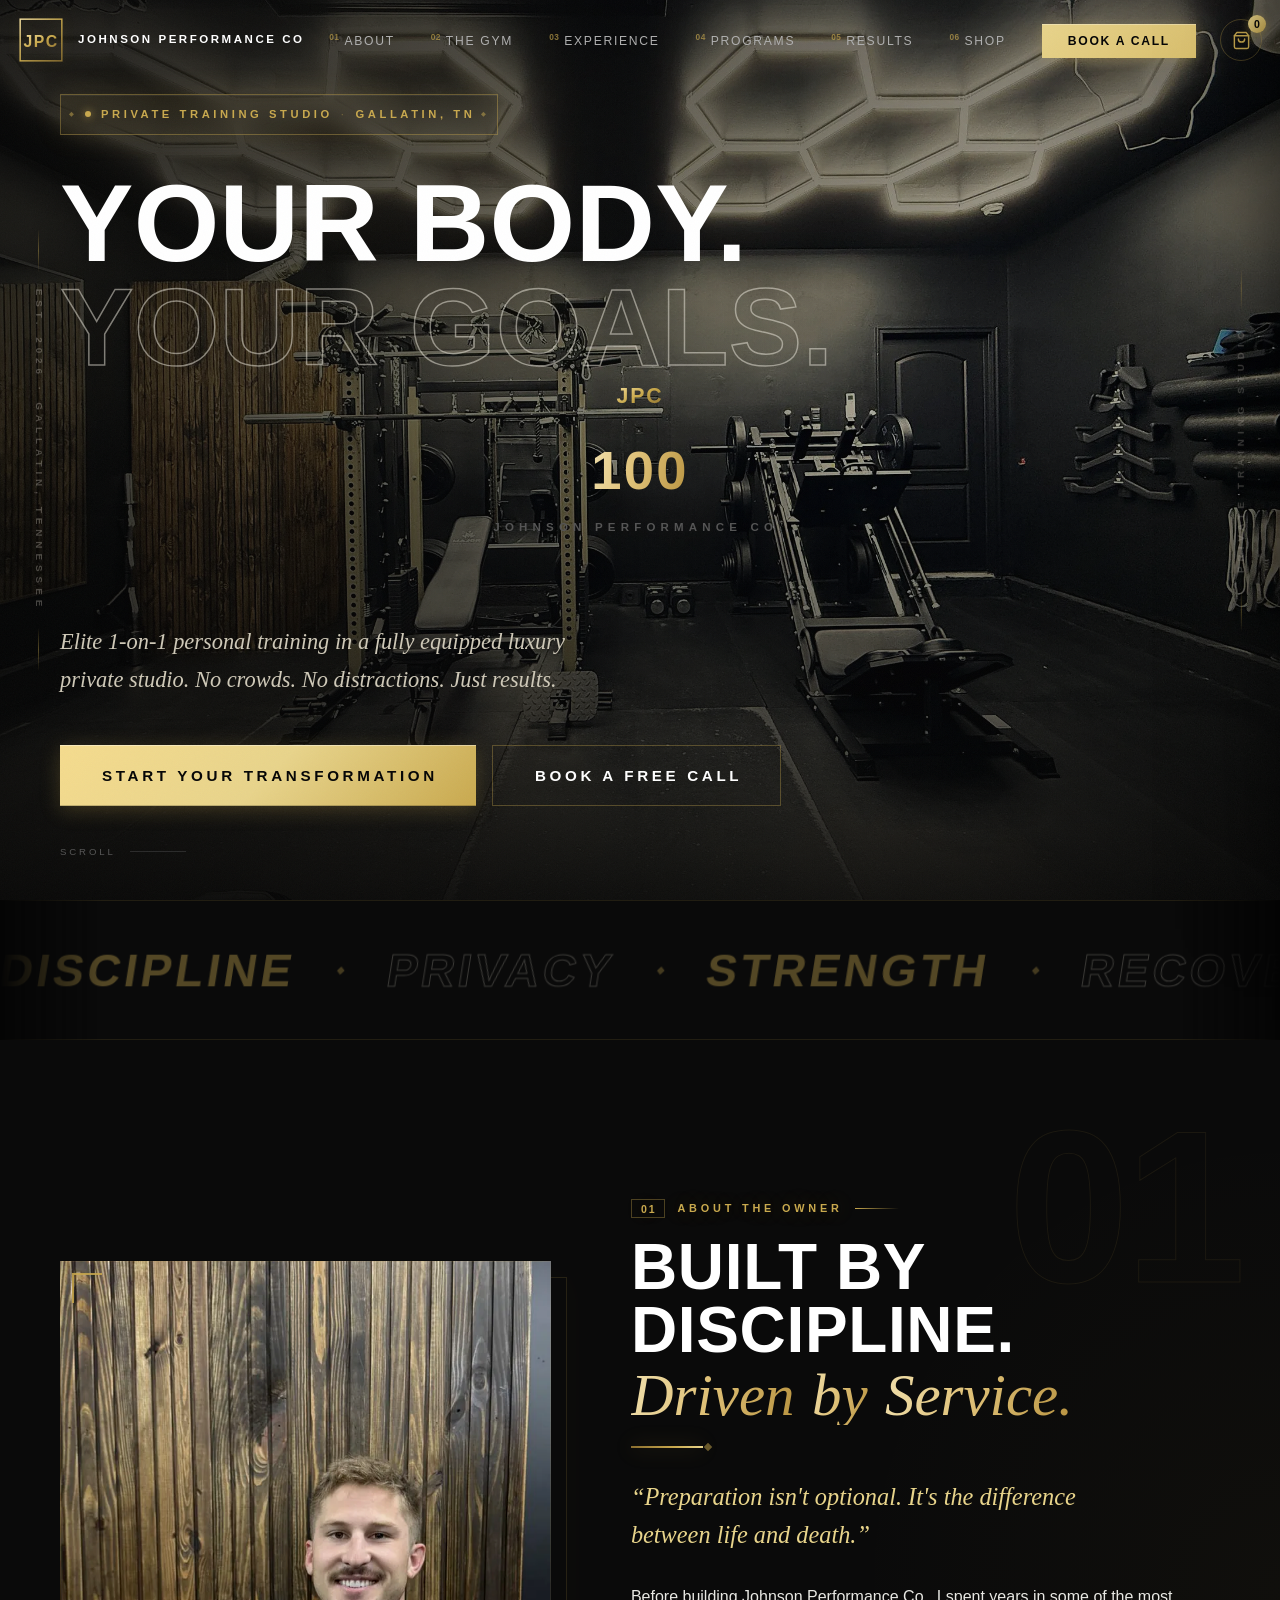
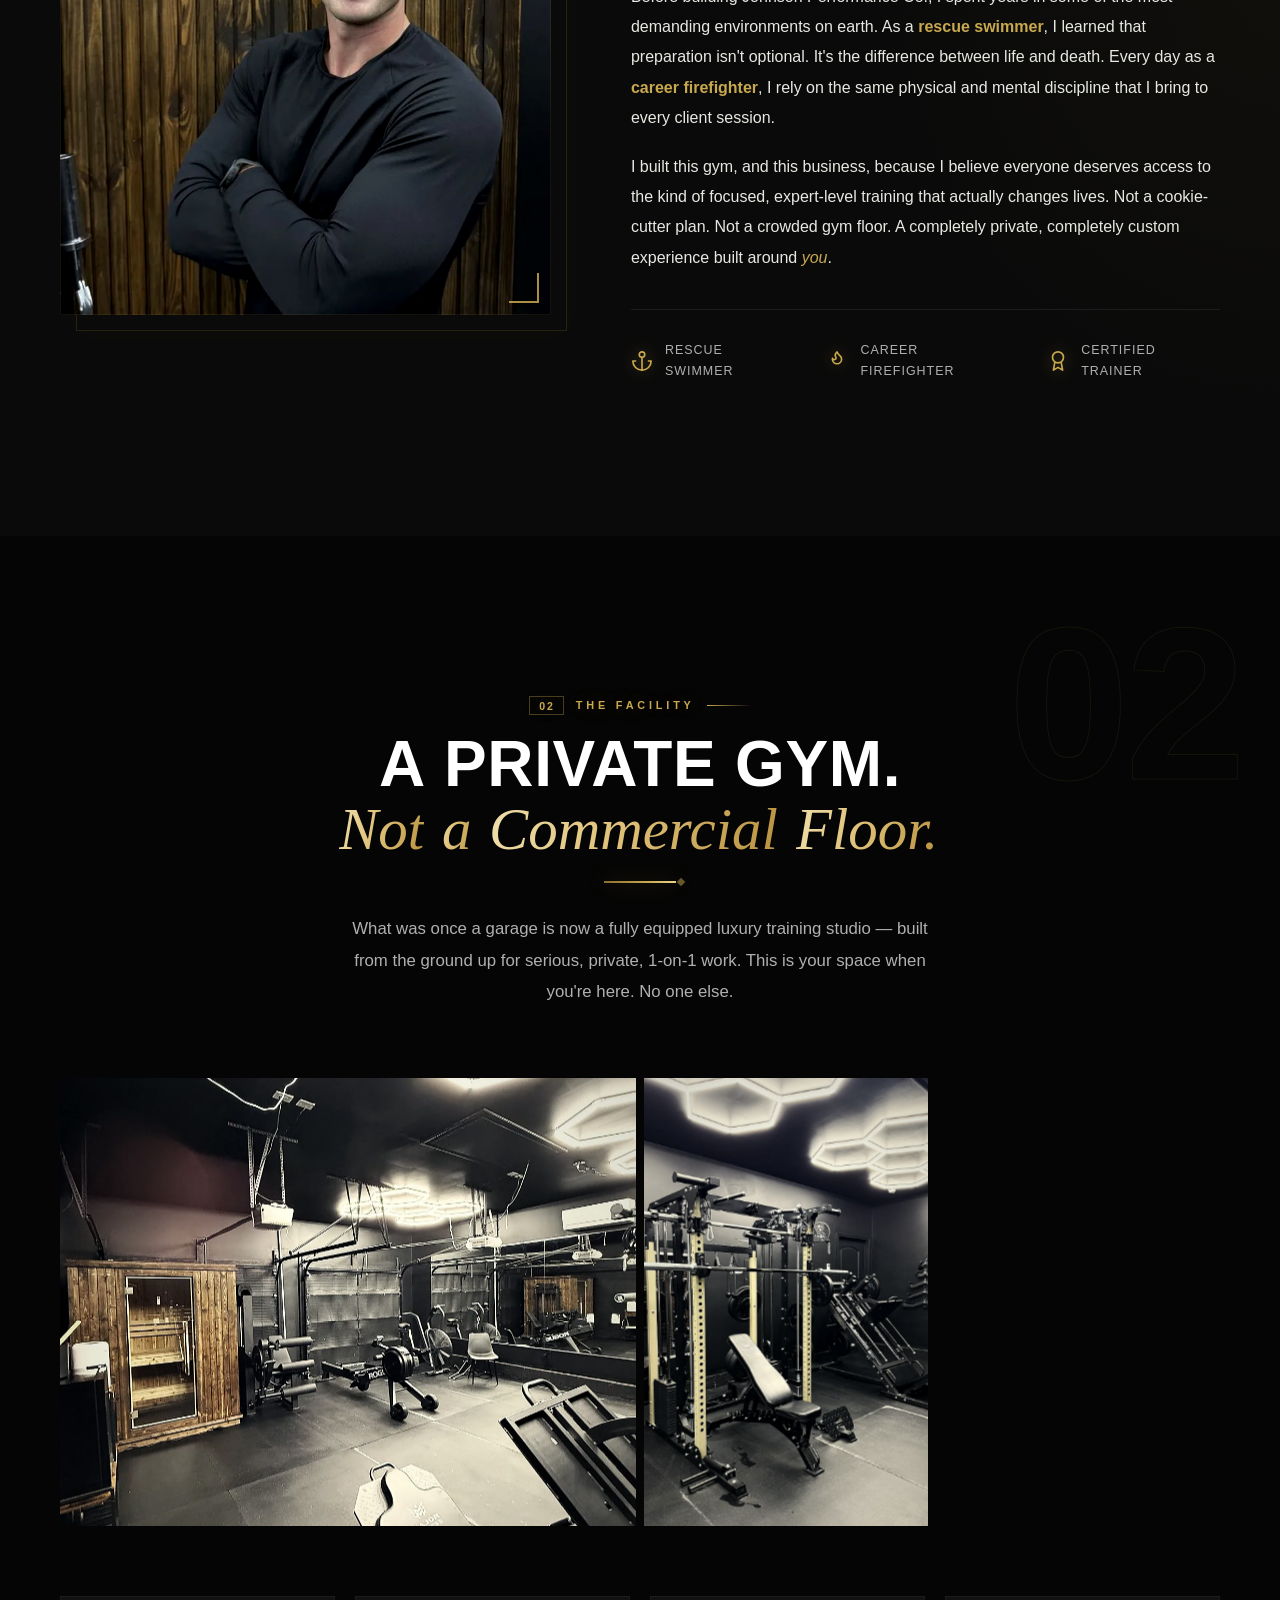
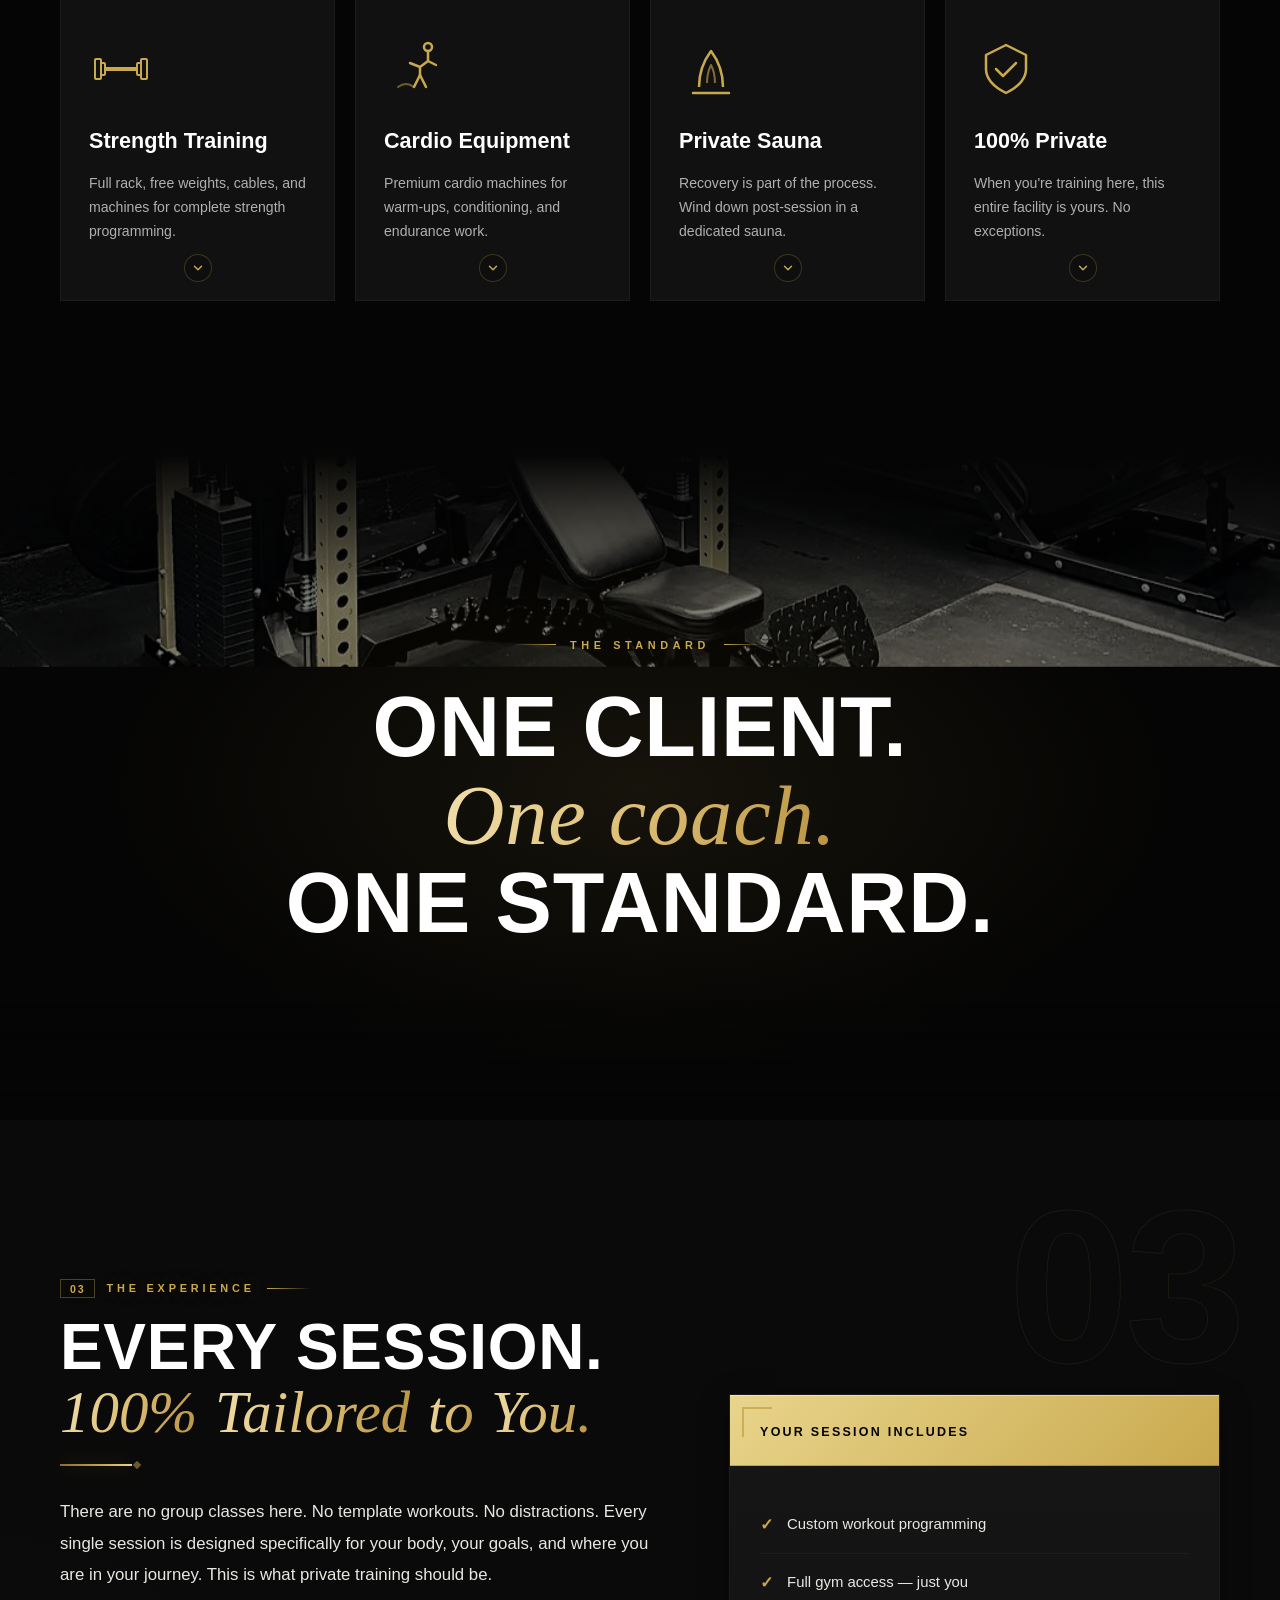
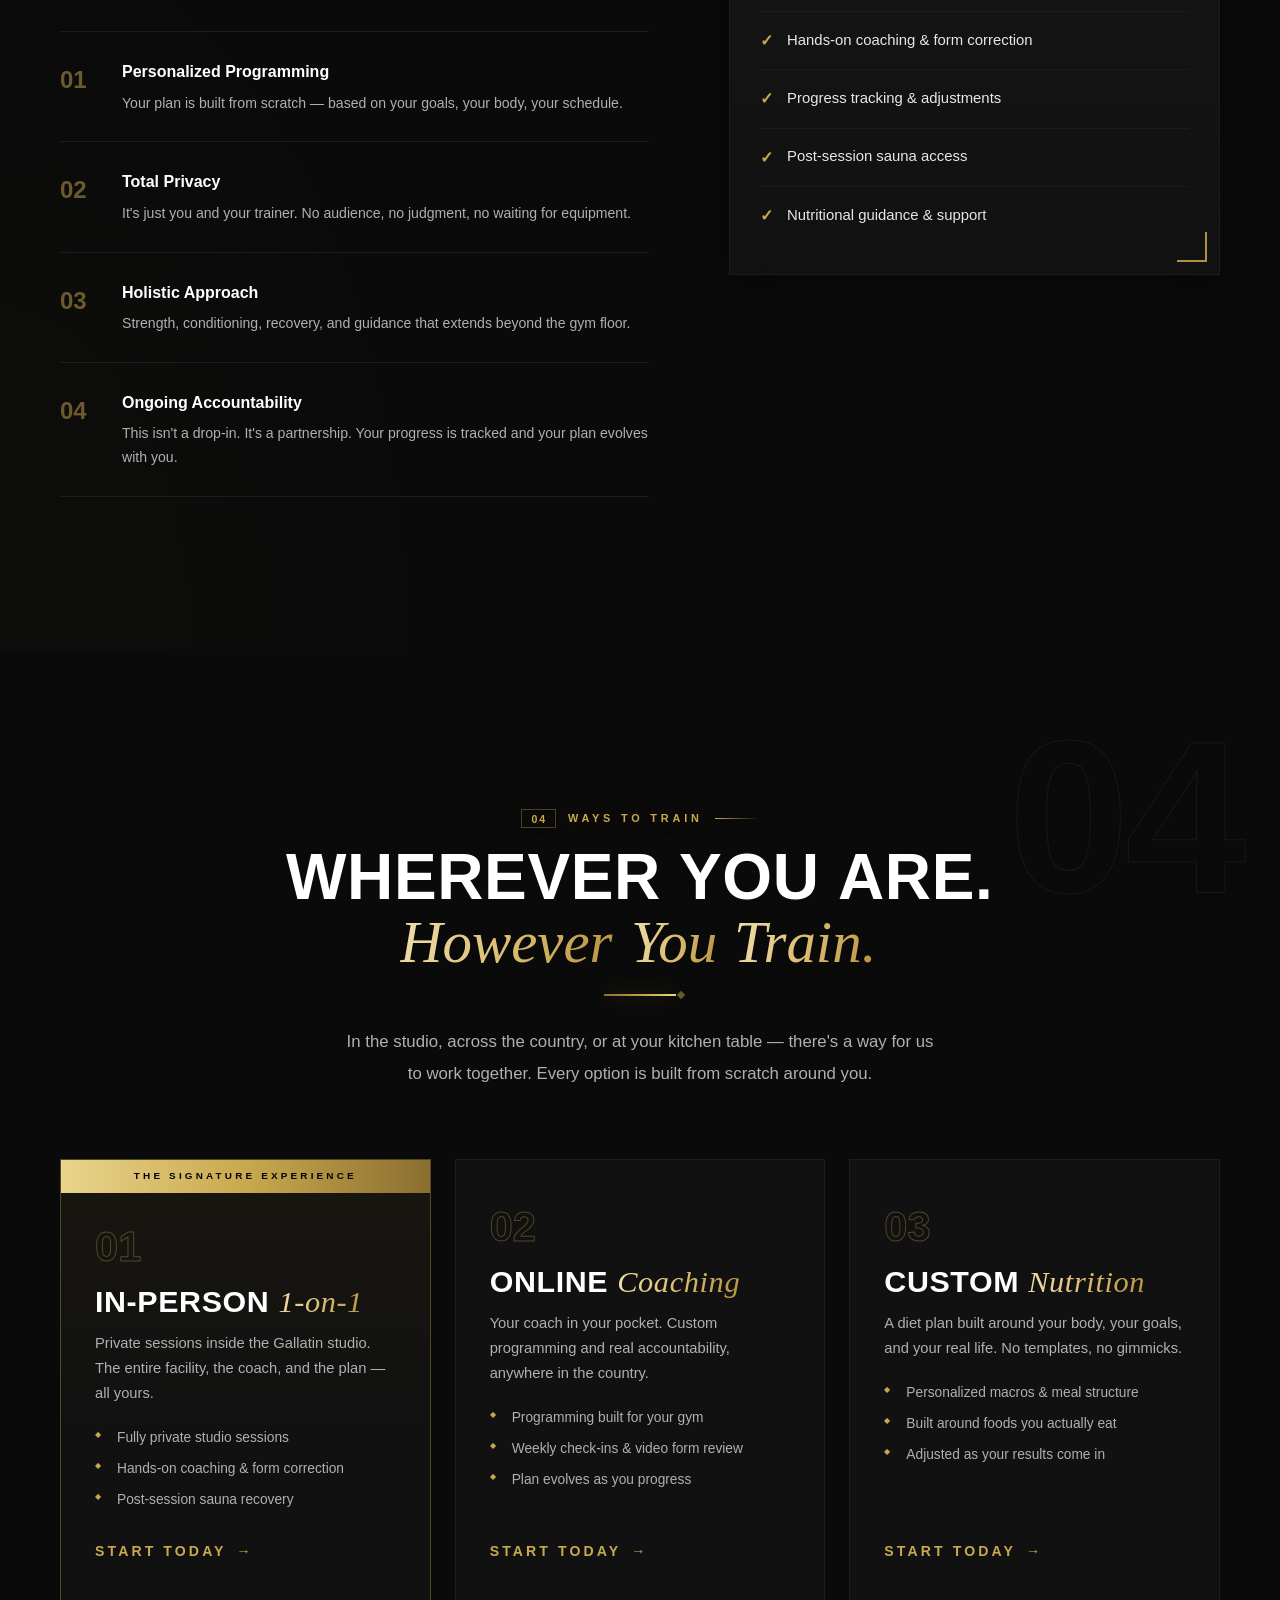
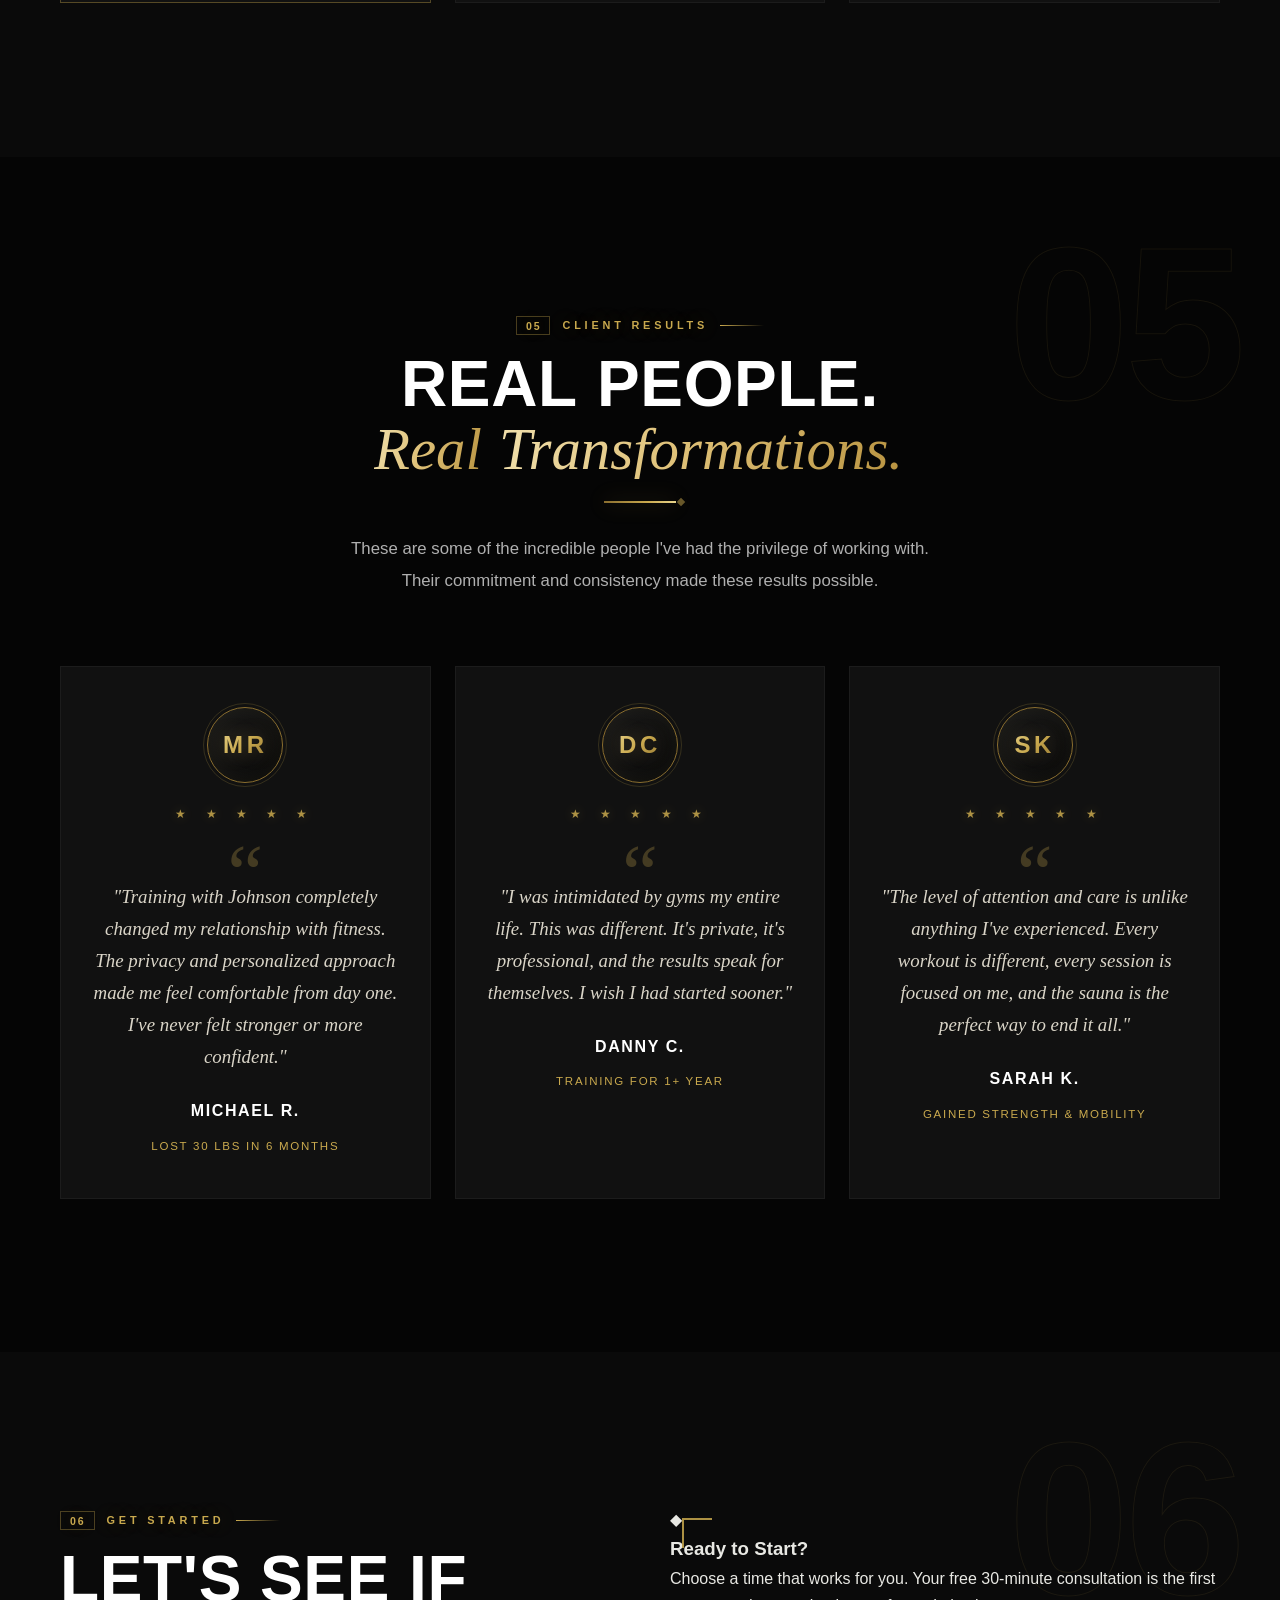
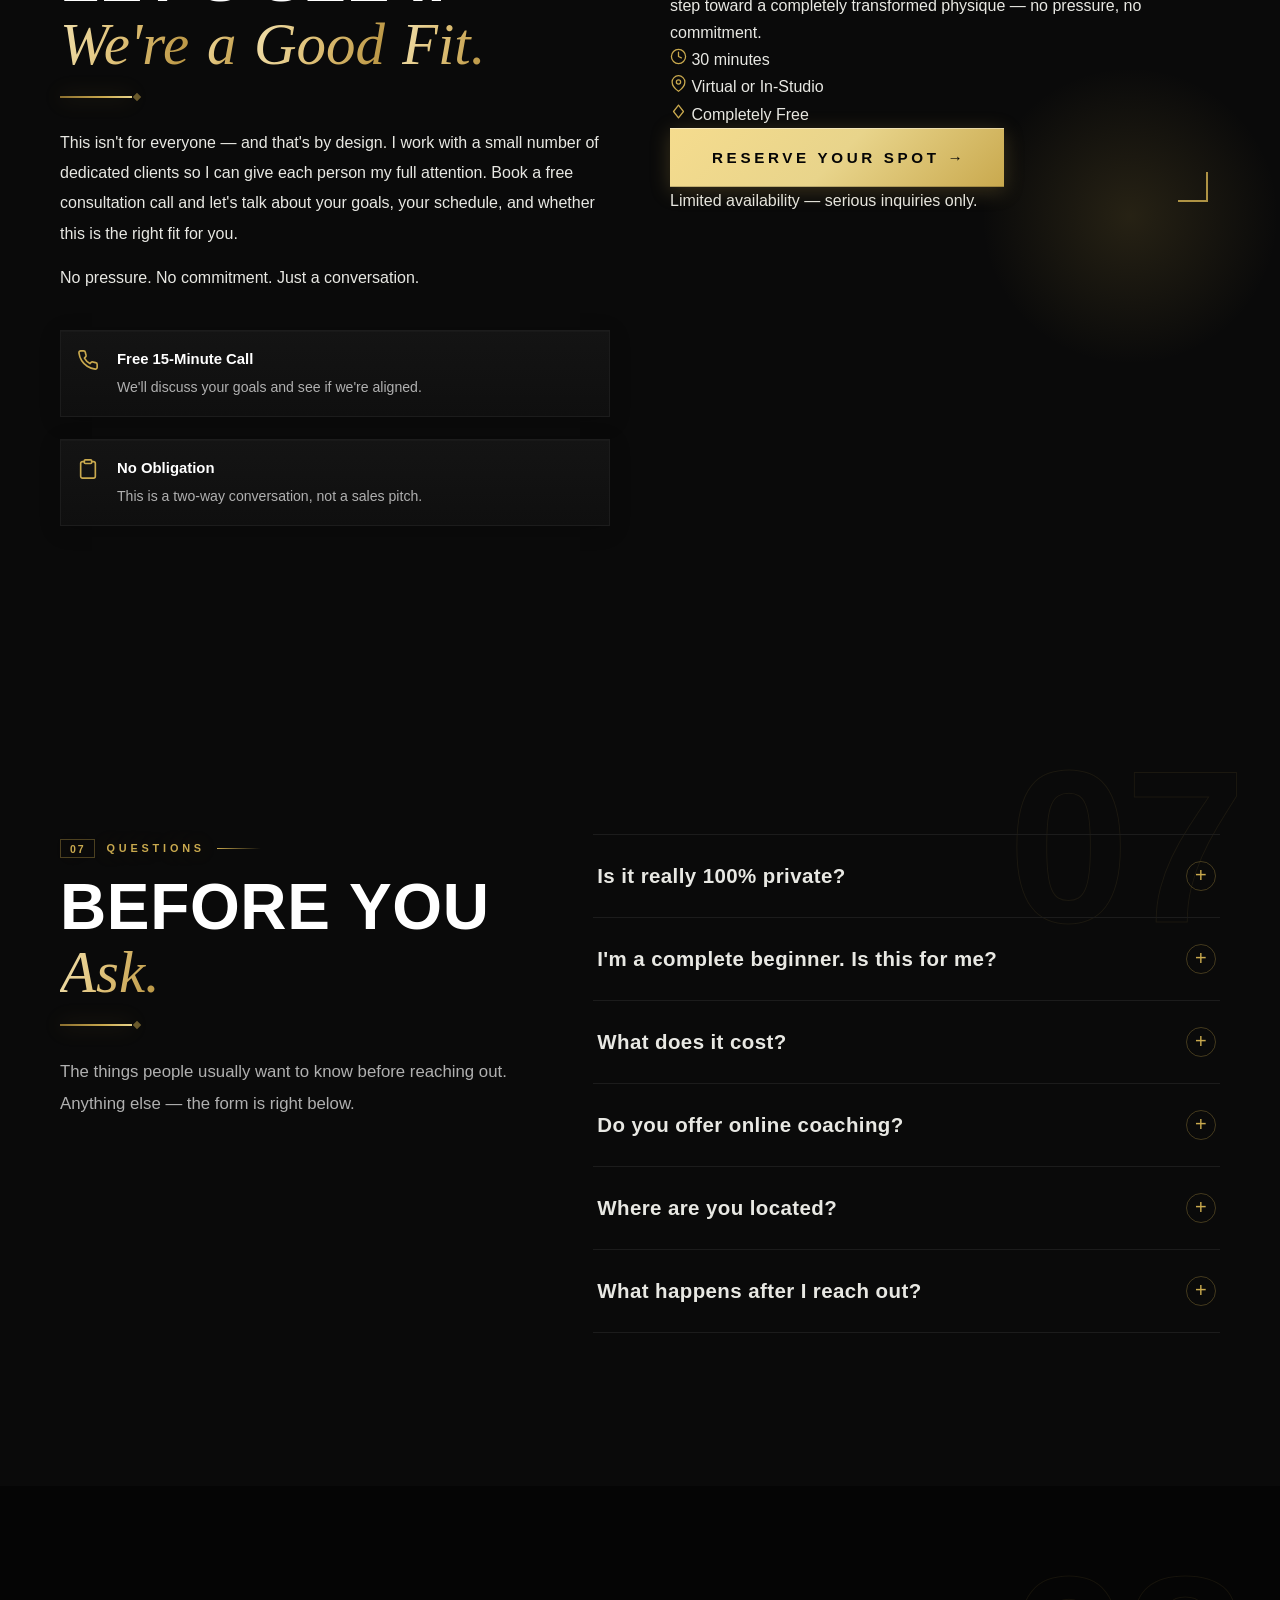
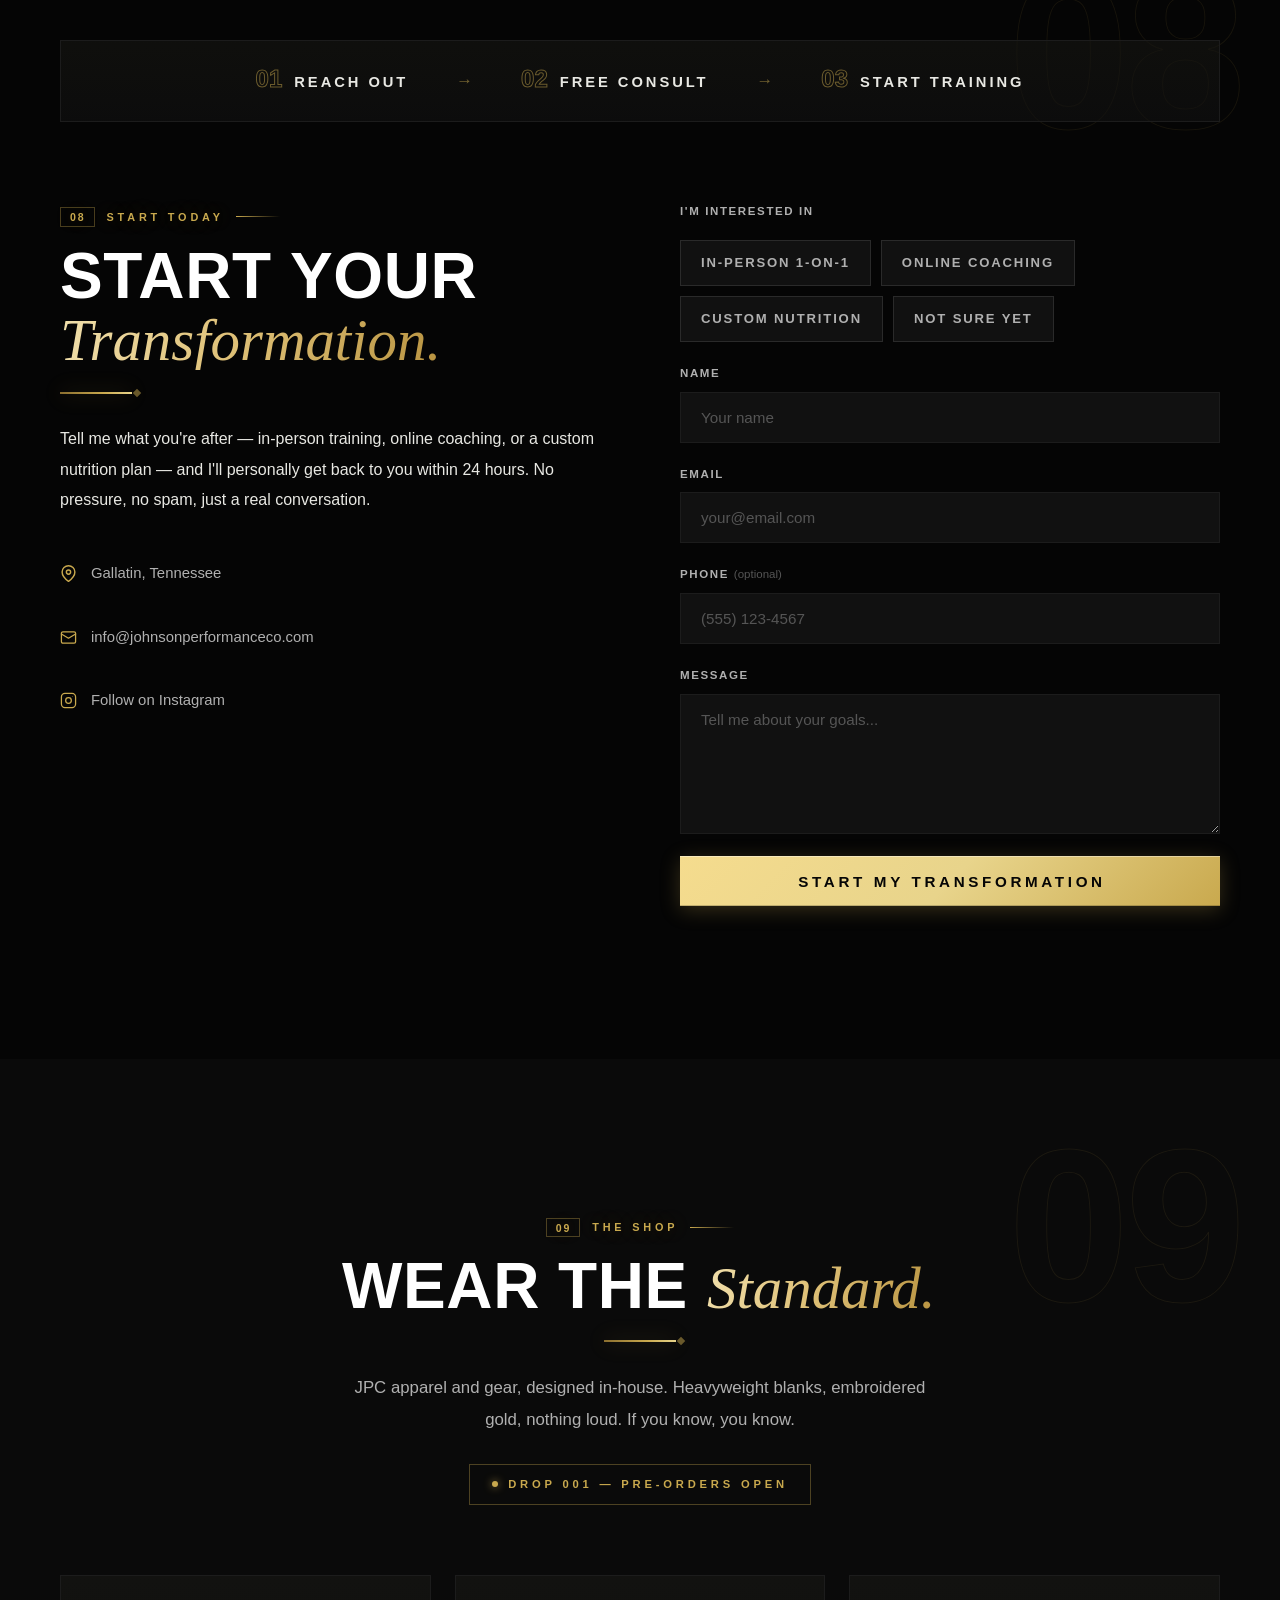
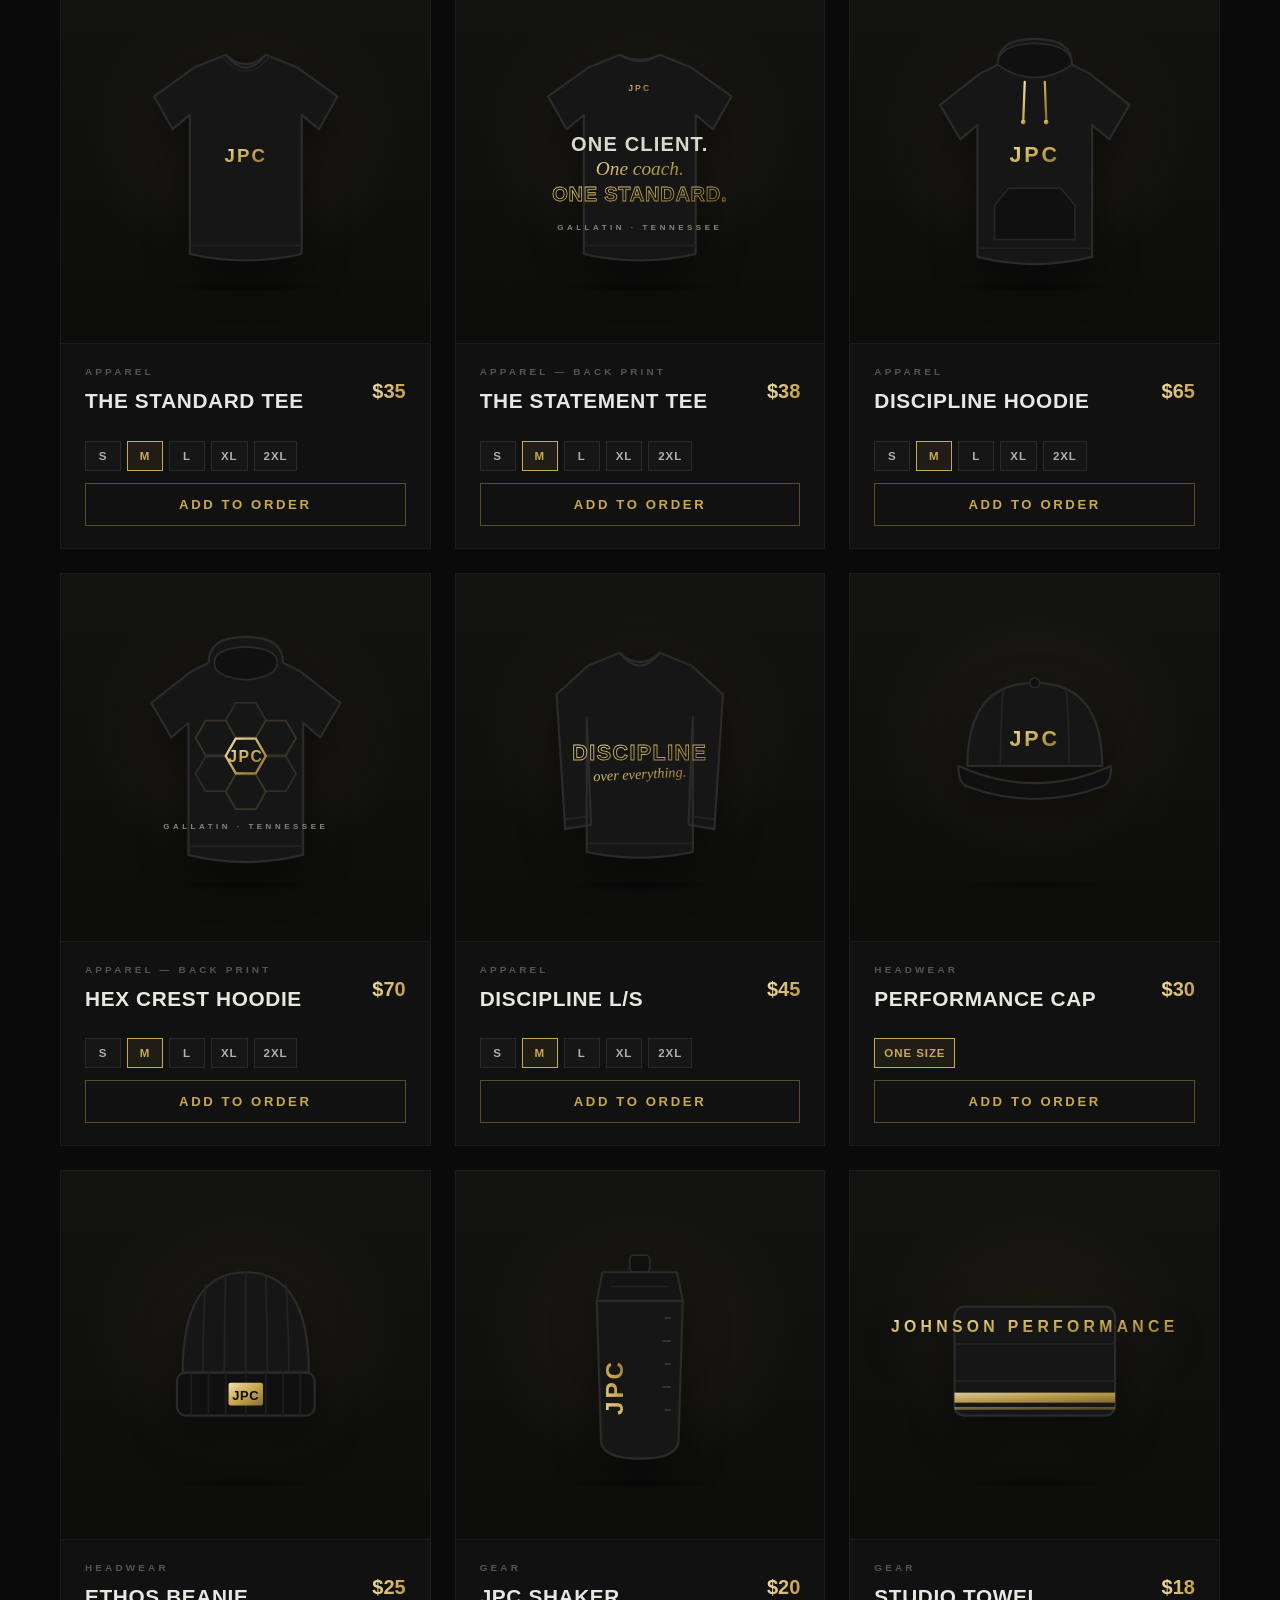
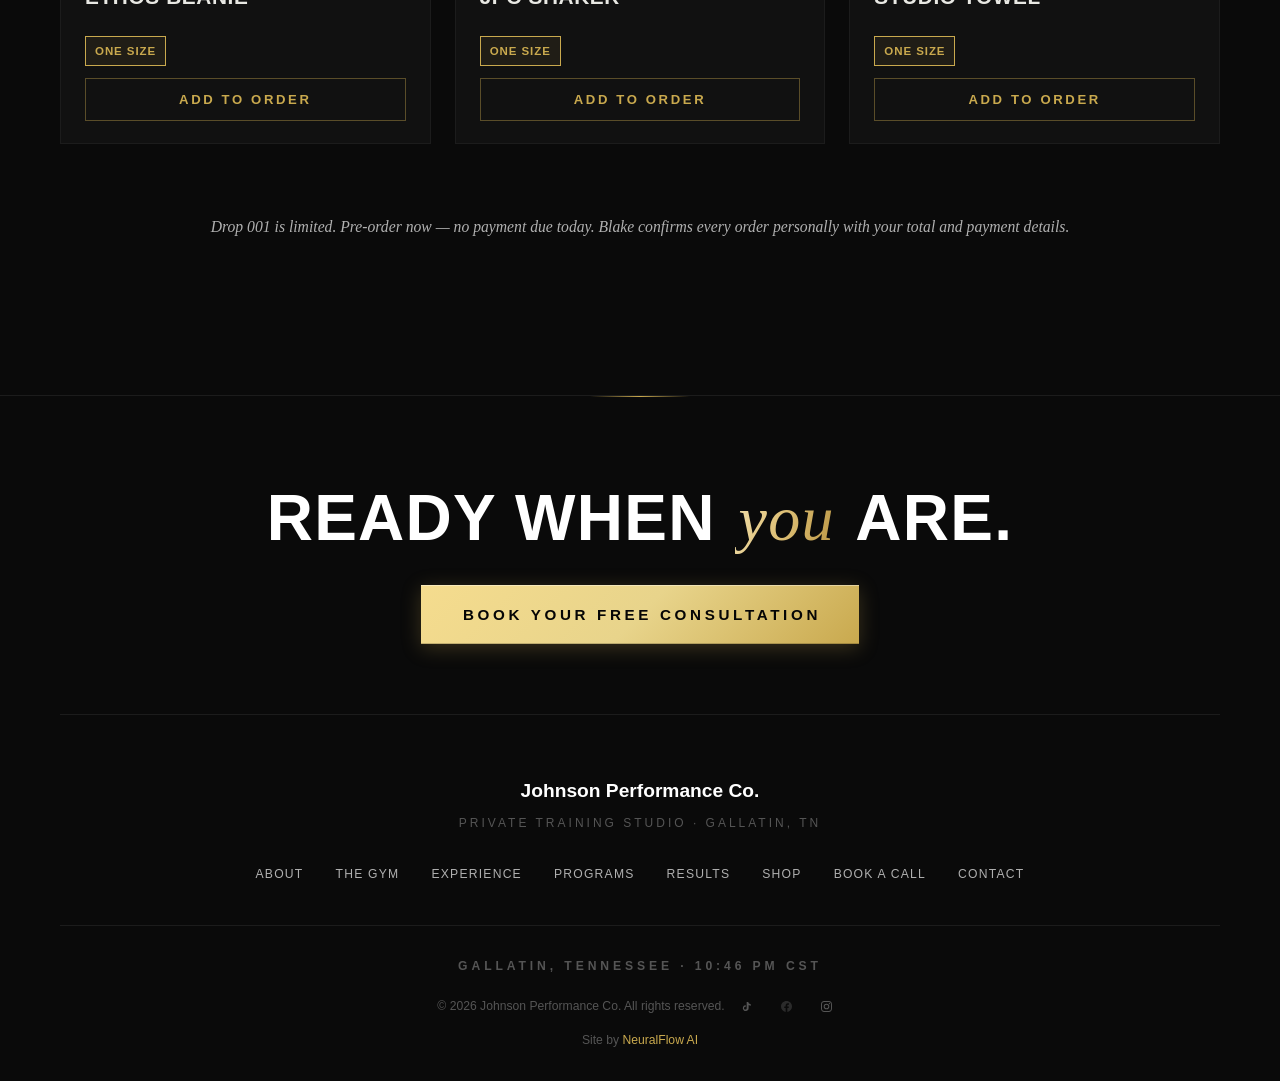
==== commit ef51b7c5: "Full pre-order system + 3 new designed pieces (9-item drop) NEW DESIGNED PIECES (beyond the logo): -" ====
--- a/index.html
+++ b/index.html
@@ -51,7 +51,7 @@
     <!-- Preload critical assets -->
     <link rel="preload" href="images/hero-bg.webp" as="image" type="image/webp">
     <link rel="preload" href="images/owner-portrait.webp" as="image" type="image/webp">
-    <link rel="preload" href="css/styles.css?v=17" as="style">
+    <link rel="preload" href="css/styles.css?v=18" as="style">
 
     <!-- Fonts -->
     <link rel="preconnect" href="https://fonts.googleapis.com">
@@ -59,7 +59,7 @@
     <link href="https://fonts.googleapis.com/css2?family=Barlow+Condensed:wght@600;700;800&family=Inter:wght@400;500;600&family=Cormorant+Garamond:ital,wght@0,500;0,600;1,400;1,500&display=swap" rel="stylesheet">
 
     <!-- Styles -->
-    <link rel="stylesheet" href="css/styles.css?v=17">
+    <link rel="stylesheet" href="css/styles.css?v=18">
 
     <!-- Structured data -->
     <script type="application/ld+json">
@@ -233,6 +233,10 @@
             <li><a href="#shop" class="nav__link">Shop</a></li>
             <li><a href="https://calendly.com/blake-johnsonperformanceco/30min" target="_blank" rel="noopener noreferrer" class="nav__link nav__link--cta">Book a Call</a></li>
         </ul>
+        <button class="nav__cart" id="cartOpen" aria-label="Your order">
+            <svg viewBox="0 0 24 24" fill="none" stroke="currentColor" stroke-width="1.8" stroke-linecap="round" stroke-linejoin="round" width="19" height="19" aria-hidden="true"><path d="M6 2 3 6v14a2 2 0 0 0 2 2h14a2 2 0 0 0 2-2V6l-3-4z"/><path d="M3 6h18"/><path d="M16 10a4 4 0 0 1-8 0"/></svg>
+            <span class="nav__cart-count" id="cartCount" hidden>0</span>
+        </button>
     </nav>
 
     <!-- ============================================ -->
@@ -1018,7 +1022,7 @@
                 </p>
                 <span class="merch__drop-badge reveal">
                     <span class="merch__drop-dot" aria-hidden="true"></span>
-                    Drop 001 &mdash; Coming Soon
+                    Drop 001 &mdash; Pre-Orders Open
                 </span>
             </div>
 
@@ -1055,6 +1059,35 @@
 
                 <div class="merch-card reveal">
                     <div class="merch-card__stage">
+                        <svg viewBox="0 0 200 200" aria-label="The Statement Tee — back print reading One Client, One Coach, One Standard">
+                            <defs>
+                                <linearGradient id="gStmt" x1="0%" y1="0%" x2="100%" y2="100%">
+                                    <stop offset="0%" stop-color="#F0DFAC"/><stop offset="50%" stop-color="#C9A94E"/><stop offset="100%" stop-color="#8A6E2F"/>
+                                </linearGradient>
+                            </defs>
+                            <path d="M64 36 L86 27 Q100 34 114 27 L136 36 L164 56 L151 79 L139 69 L139 166 Q100 175 61 166 L61 69 L49 79 L36 56 Z" fill="#161616" stroke="#2b2b2b" stroke-width="1.5" stroke-linejoin="round"/>
+                            <path d="M86 27 Q100 36 114 27" fill="none" stroke="#2b2b2b" stroke-width="1.5"/>
+                            <line x1="61" y1="160" x2="139" y2="160" stroke="#222" stroke-width="1"/>
+                            <text x="100" y="52" font-family="'Barlow Condensed','Arial Narrow',sans-serif" font-size="6" font-weight="800" fill="url(#gStmt)" text-anchor="middle" letter-spacing="1.5" opacity="0.85">JPC</text>
+                            <g text-anchor="middle">
+                                <line x1="76" y1="76" x2="124" y2="76" stroke="url(#gStmt)" stroke-width="0.8" opacity="0.5"/>
+                                <text x="100" y="94" font-family="'Barlow Condensed','Arial Narrow',sans-serif" font-size="14" font-weight="800" fill="#DDD8CB" letter-spacing="0.8">ONE CLIENT.</text>
+                                <text x="100" y="111" font-family="'Cormorant Garamond',Georgia,serif" font-style="italic" font-size="13.5" fill="url(#gStmt)">One coach.</text>
+                                <text x="100" y="129" font-family="'Barlow Condensed','Arial Narrow',sans-serif" font-size="14" font-weight="800" fill="none" stroke="url(#gStmt)" stroke-width="0.55" letter-spacing="0.5">ONE STANDARD.</text>
+                                <line x1="76" y1="138" x2="124" y2="138" stroke="url(#gStmt)" stroke-width="0.8" opacity="0.5"/>
+                                <text x="100" y="149" font-family="'Barlow Condensed','Arial Narrow',sans-serif" font-size="5.5" font-weight="600" fill="#8a8578" letter-spacing="2.5">GALLATIN · TENNESSEE</text>
+                            </g>
+                        </svg>
+                    </div>
+                    <div class="merch-card__info">
+                        <span class="merch-card__cat">Apparel &mdash; Back Print</span>
+                        <h3 class="merch-card__name">The Statement Tee</h3>
+                        <span class="merch-card__price">$38</span>
+                    </div>
+                </div>
+
+                <div class="merch-card reveal">
+                    <div class="merch-card__stage">
                         <svg viewBox="0 0 200 200" aria-label="Discipline Hoodie — black hoodie with gold JPC logo and drawstrings">
                             <defs>
                                 <linearGradient id="gHood" x1="0%" y1="0%" x2="100%" y2="100%">
@@ -1074,6 +1107,59 @@
                         <span class="merch-card__cat">Apparel</span>
                         <h3 class="merch-card__name">Discipline Hoodie</h3>
                         <span class="merch-card__price">$65</span>
+                    </div>
+                </div>
+
+                <div class="merch-card reveal">
+                    <div class="merch-card__stage">
+                        <svg viewBox="0 0 200 200" aria-label="Hex Crest Hoodie — back print of hexagon cluster inspired by the studio ceiling lights">
+                            <defs>
+                                <linearGradient id="gHex" x1="0%" y1="0%" x2="100%" y2="100%">
+                                    <stop offset="0%" stop-color="#F0DFAC"/><stop offset="50%" stop-color="#C9A94E"/><stop offset="100%" stop-color="#8A6E2F"/>
+                                </linearGradient>
+                                <polygon id="hxHex" points="14,0 7,12.1 -7,12.1 -14,0 -7,-12.1 7,-12.1" fill="none"/>
+                            </defs>
+                            <path d="M74 34 Q74 16 100 16 Q126 16 126 34 L138 40 L166 62 L152 86 L140 76 L140 168 Q100 178 60 168 L60 76 L48 86 L34 62 L62 40 Z" fill="#161616" stroke="#2b2b2b" stroke-width="1.5" stroke-linejoin="round"/>
+                            <path d="M78 34 Q78 24 100 23 Q122 24 122 34 Q122 44 100 46 Q78 44 78 34 Z" fill="#101010" stroke="#2b2b2b" stroke-width="1.2"/>
+                            <line x1="60" y1="162" x2="140" y2="162" stroke="#222" stroke-width="1"/>
+                            <use href="#hxHex" transform="translate(100,74)" stroke="#2e2e2e" stroke-width="1.2"/>
+                            <use href="#hxHex" transform="translate(121,86.5)" stroke="#3a3428" stroke-width="1.2"/>
+                            <use href="#hxHex" transform="translate(79,86.5)" stroke="#3a3428" stroke-width="1.2"/>
+                            <use href="#hxHex" transform="translate(121,111.5)" stroke="#2e2e2e" stroke-width="1.2"/>
+                            <use href="#hxHex" transform="translate(79,111.5)" stroke="#2e2e2e" stroke-width="1.2"/>
+                            <use href="#hxHex" transform="translate(100,124)" stroke="#3a3428" stroke-width="1.2"/>
+                            <use href="#hxHex" transform="translate(100,99)" stroke="url(#gHex)" stroke-width="1.6"/>
+                            <text x="100" y="103.5" font-family="'Barlow Condensed','Arial Narrow',sans-serif" font-size="11" font-weight="800" fill="url(#gHex)" text-anchor="middle" letter-spacing="1">JPC</text>
+                            <text x="100" y="150" font-family="'Barlow Condensed','Arial Narrow',sans-serif" font-size="5.5" font-weight="600" fill="#8a8578" text-anchor="middle" letter-spacing="2.5">GALLATIN · TENNESSEE</text>
+                        </svg>
+                    </div>
+                    <div class="merch-card__info">
+                        <span class="merch-card__cat">Apparel &mdash; Back Print</span>
+                        <h3 class="merch-card__name">Hex Crest Hoodie</h3>
+                        <span class="merch-card__price">$70</span>
+                    </div>
+                </div>
+
+                <div class="merch-card reveal">
+                    <div class="merch-card__stage">
+                        <svg viewBox="0 0 200 200" aria-label="Discipline long-sleeve tee — outlined DISCIPLINE text with italic over everything script">
+                            <defs>
+                                <linearGradient id="gLS" x1="0%" y1="0%" x2="100%" y2="100%">
+                                    <stop offset="0%" stop-color="#F0DFAC"/><stop offset="50%" stop-color="#C9A94E"/><stop offset="100%" stop-color="#8A6E2F"/>
+                                </linearGradient>
+                            </defs>
+                            <path d="M64 36 L86 27 Q100 40 114 27 L136 36 L158 56 L152 150 L134 147 L137 72 L137 166 Q100 174 63 166 L63 72 L66 147 L48 150 L42 56 Z" fill="#161616" stroke="#2b2b2b" stroke-width="1.5" stroke-linejoin="round"/>
+                            <path d="M86 27 Q100 45 114 27" fill="none" stroke="#2b2b2b" stroke-width="1.5"/>
+                            <path d="M48 143 L66 141 M134 141 L152 143" stroke="#242424" stroke-width="1.2"/>
+                            <line x1="63" y1="160" x2="137" y2="160" stroke="#222" stroke-width="1"/>
+                            <text x="100" y="102" font-family="'Barlow Condensed','Arial Narrow',sans-serif" font-size="15" font-weight="800" fill="none" stroke="url(#gLS)" stroke-width="0.6" text-anchor="middle" letter-spacing="1">DISCIPLINE</text>
+                            <text x="100" y="115" font-family="'Cormorant Garamond',Georgia,serif" font-style="italic" font-size="10" fill="url(#gLS)" text-anchor="middle" transform="rotate(-3 100 112)">over everything.</text>
+                        </svg>
+                    </div>
+                    <div class="merch-card__info">
+                        <span class="merch-card__cat">Apparel</span>
+                        <h3 class="merch-card__name">Discipline L/S</h3>
+                        <span class="merch-card__price">$45</span>
                     </div>
                 </div>
 
@@ -1170,8 +1256,7 @@
             </div>
 
             <div class="merch__cta reveal">
-                <a href="#contact" class="btn btn--gold">Get First Access</a>
-                <p class="merch__cta-note">Drop 001 is limited. Join the list before it goes live &mdash; mention &ldquo;merch&rdquo; in your message.</p>
+                <p class="merch__cta-note">Drop 001 is limited. Pre-order now &mdash; no payment due today. Blake confirms every order personally with your total and payment details.</p>
             </div>
         </div>
     </section>
@@ -1232,6 +1317,40 @@
         </figure>
     </div>
 
+    <!-- CART DRAWER -->
+    <div class="cart-overlay" id="cartOverlay"></div>
+    <aside class="cart" id="cartDrawer" role="dialog" aria-modal="true" aria-label="Your order">
+        <div class="cart__head">
+            <span class="cart__title">Your Order</span>
+            <button class="cart__close" id="cartClose" aria-label="Close order">&times;</button>
+        </div>
+        <div class="cart__body">
+            <div class="cart__empty" id="cartEmpty">
+                <p>Your order is empty.</p>
+                <span>Add a piece from Drop 001.</span>
+            </div>
+            <div class="cart__items" id="cartItems"></div>
+        </div>
+        <div class="cart__foot" id="cartFoot" hidden>
+            <div class="cart__subtotal">
+                <span>Subtotal</span>
+                <span id="cartSubtotal">$0</span>
+            </div>
+            <p class="cart__note">Pre-order &mdash; no payment due today. Blake will confirm your order, total with shipping, and payment details within 24 hours.</p>
+            <form id="cartForm">
+                <input type="text" id="cartName" class="cart__input" placeholder="Your name" required autocomplete="name">
+                <input type="email" id="cartEmail" class="cart__input" placeholder="your@email.com" required autocomplete="email">
+                <input type="tel" id="cartPhone" class="cart__input" placeholder="Phone (optional)" autocomplete="tel">
+                <button type="submit" class="btn btn--gold btn--full">Place Pre-Order</button>
+            </form>
+        </div>
+        <div class="cart__success" id="cartSuccess" hidden>
+            <span class="cart__success-mark" aria-hidden="true">&#10003;</span>
+            <p class="cart__success-title">Order received.</p>
+            <p class="cart__success-body">You'll hear from Blake within 24 hours to confirm your pieces, total, and payment. Welcome to Drop 001.</p>
+        </div>
+    </aside>
+
     <!-- MOBILE STICKY CTA (social traffic) -->
     <div class="mobile-cta" id="mobileCta">
         <a href="#contact" class="mobile-cta__btn">Start Your Transformation <span aria-hidden="true">&rarr;</span></a>
@@ -1241,7 +1360,7 @@
         <svg viewBox="0 0 24 24" fill="none" stroke="currentColor" stroke-width="2.5" stroke-linecap="round" stroke-linejoin="round" width="16" height="16"><polyline points="18 15 12 9 6 15"/></svg>
     </button>
 
-    <script src="js/main.js?v=12"></script>
+    <script src="js/main.js?v=13"></script>
 </body>
 </html>
 
--- a/css/styles.css
+++ b/css/styles.css
@@ -3812,3 +3812,328 @@
 @media (max-width: 560px) {
     .merch__grid { grid-template-columns: 1fr; max-width: 380px; margin-left: auto; margin-right: auto; }
 }
+
+/* ══════════════════════════════════════════════════════════
+   PRE-ORDER CART — nav bag, size pickers, slide-in drawer
+   ══════════════════════════════════════════════════════════ */
+
+/* Nav cart button */
+.nav__menu { margin-left: auto; }
+.nav__cart {
+    position: relative;
+    display: inline-flex;
+    align-items: center;
+    justify-content: center;
+    width: 42px;
+    height: 42px;
+    margin-left: 24px;
+    background: none;
+    border: 1px solid rgba(201,169,78,0.3);
+    border-radius: 50%;
+    color: var(--gold);
+    cursor: pointer;
+    transition: border-color 0.3s, background 0.3s, transform 0.3s;
+    flex-shrink: 0;
+}
+.nav__cart:hover {
+    border-color: var(--gold);
+    background: rgba(201,169,78,0.08);
+    transform: translateY(-1px);
+}
+.nav__cart-count {
+    position: absolute;
+    top: -5px;
+    right: -5px;
+    min-width: 18px;
+    height: 18px;
+    padding: 0 4px;
+    display: flex;
+    align-items: center;
+    justify-content: center;
+    font-family: var(--font-display);
+    font-weight: 700;
+    font-size: 0.66rem;
+    color: var(--black);
+    background: linear-gradient(135deg, var(--gold-light), var(--gold));
+    border-radius: 10px;
+    box-shadow: 0 2px 8px rgba(201,169,78,0.4);
+}
+
+/* Per-card ordering row */
+.merch-card__order {
+    display: flex;
+    flex-direction: column;
+    gap: 12px;
+    padding: 0 24px 22px;
+}
+.merch-card__sizes {
+    display: flex;
+    flex-wrap: wrap;
+    gap: 6px;
+}
+.merch-card__size {
+    min-width: 36px;
+    padding: 8px 9px;
+    font-family: var(--font-display);
+    font-weight: 600;
+    font-size: 0.72rem;
+    letter-spacing: 0.08em;
+    text-transform: uppercase;
+    color: var(--light-gray);
+    background: var(--dark-3);
+    border: 1px solid var(--dark-5);
+    cursor: pointer;
+    transition: all 0.25s var(--ease-smooth);
+}
+.merch-card__size:hover { border-color: rgba(201,169,78,0.45); color: var(--off-white); }
+.merch-card__size.selected {
+    border-color: var(--gold);
+    color: var(--gold);
+    background: rgba(201,169,78,0.08);
+}
+.merch-card__add {
+    width: 100%;
+    padding: 13px 16px;
+    font-family: var(--font-display);
+    font-weight: 700;
+    font-size: 0.82rem;
+    letter-spacing: 0.2em;
+    text-transform: uppercase;
+    color: var(--gold);
+    background: transparent;
+    border: 1px solid rgba(201,169,78,0.4);
+    cursor: pointer;
+    transition: all 0.3s var(--ease-smooth);
+}
+.merch-card__add:hover {
+    background: rgba(201,169,78,0.1);
+    border-color: var(--gold);
+}
+.merch-card__add.added {
+    background: linear-gradient(135deg, var(--gold-light), var(--gold));
+    border-color: var(--gold);
+    color: var(--black);
+}
+
+/* Drawer + overlay */
+.cart-overlay {
+    position: fixed;
+    inset: 0;
+    z-index: 10001;
+    background: rgba(0,0,0,0.65);
+    backdrop-filter: blur(8px);
+    -webkit-backdrop-filter: blur(8px);
+    opacity: 0;
+    visibility: hidden;
+    transition: opacity 0.4s, visibility 0.4s;
+}
+.cart-overlay.open { opacity: 1; visibility: visible; }
+.cart {
+    position: fixed;
+    top: 0;
+    right: 0;
+    bottom: 0;
+    width: min(430px, 94vw);
+    z-index: 10002;
+    display: flex;
+    flex-direction: column;
+    background: var(--dark-2);
+    border-left: 1px solid rgba(201,169,78,0.25);
+    box-shadow: -30px 0 80px rgba(0,0,0,0.55);
+    transform: translateX(105%);
+    transition: transform 0.55s var(--ease-expo);
+}
+.cart.open { transform: translateX(0); }
+.cart__head {
+    display: flex;
+    align-items: center;
+    justify-content: space-between;
+    padding: 24px 26px;
+    border-bottom: 1px solid var(--dark-4);
+}
+.cart__title {
+    font-family: var(--font-display);
+    font-weight: 700;
+    font-size: 1.3rem;
+    letter-spacing: 0.08em;
+    text-transform: uppercase;
+    color: var(--white);
+}
+.cart__close {
+    width: 38px;
+    height: 38px;
+    display: flex;
+    align-items: center;
+    justify-content: center;
+    background: none;
+    border: 1px solid var(--dark-5);
+    border-radius: 50%;
+    color: var(--off-white);
+    font-size: 1.3rem;
+    line-height: 1;
+    cursor: pointer;
+    transition: border-color 0.3s, color 0.3s;
+}
+.cart__close:hover { border-color: var(--gold); color: var(--gold); }
+.cart__body {
+    flex: 1;
+    overflow-y: auto;
+    padding: 10px 26px;
+}
+.cart__empty {
+    text-align: center;
+    padding: 70px 10px;
+}
+.cart__empty p {
+    font-family: var(--font-display);
+    font-weight: 600;
+    font-size: 1.1rem;
+    text-transform: uppercase;
+    letter-spacing: 0.1em;
+    color: var(--off-white);
+    margin-bottom: 8px;
+}
+.cart__empty span {
+    font-family: var(--font-serif);
+    font-style: italic;
+    color: var(--gray);
+}
+.cart__item {
+    display: flex;
+    align-items: center;
+    gap: 14px;
+    padding: 18px 0;
+    border-bottom: 1px solid var(--dark-4);
+}
+.cart__item-info { flex: 1; min-width: 0; }
+.cart__item-name {
+    display: block;
+    font-family: var(--font-display);
+    font-weight: 700;
+    font-size: 1rem;
+    letter-spacing: 0.05em;
+    text-transform: uppercase;
+    color: var(--off-white);
+}
+.cart__item-meta {
+    font-size: 0.78rem;
+    color: var(--gray);
+}
+.cart__item-qty {
+    display: flex;
+    align-items: center;
+    gap: 10px;
+}
+.cart__item-qty button {
+    width: 26px;
+    height: 26px;
+    display: flex;
+    align-items: center;
+    justify-content: center;
+    background: var(--dark-3);
+    border: 1px solid var(--dark-5);
+    color: var(--off-white);
+    font-size: 0.95rem;
+    line-height: 1;
+    cursor: pointer;
+    transition: border-color 0.25s, color 0.25s;
+}
+.cart__item-qty button:hover { border-color: var(--gold); color: var(--gold); }
+.cart__item-qty span {
+    min-width: 16px;
+    text-align: center;
+    font-family: var(--font-display);
+    font-weight: 700;
+    color: var(--gold);
+}
+.cart__item-remove {
+    background: none;
+    border: none;
+    color: var(--gray);
+    font-size: 1.1rem;
+    cursor: pointer;
+    padding: 4px;
+    transition: color 0.25s;
+}
+.cart__item-remove:hover { color: #C96B5A; }
+.cart__foot {
+    padding: 20px 26px 26px;
+    border-top: 1px solid var(--dark-4);
+    background: var(--dark-3);
+}
+.cart__subtotal {
+    display: flex;
+    justify-content: space-between;
+    font-family: var(--font-display);
+    font-weight: 700;
+    font-size: 1.1rem;
+    letter-spacing: 0.08em;
+    text-transform: uppercase;
+    color: var(--white);
+    margin-bottom: 10px;
+}
+.cart__subtotal span:last-child {
+    background: linear-gradient(105deg, #F0DFAC, #DFC178 45%, #B89340);
+    -webkit-background-clip: text;
+    background-clip: text;
+    -webkit-text-fill-color: transparent;
+}
+.cart__note {
+    font-size: 0.78rem;
+    color: var(--gray);
+    line-height: 1.6;
+    margin-bottom: 16px;
+}
+.cart__input {
+    width: 100%;
+    padding: 13px 15px;
+    margin-bottom: 10px;
+    font-family: var(--font-body);
+    font-size: 16px;
+    color: var(--off-white);
+    background: var(--dark-2);
+    border: 1px solid var(--dark-5);
+    transition: border-color 0.3s;
+}
+.cart__input:focus {
+    outline: none;
+    border-color: var(--gold);
+    box-shadow: 0 0 0 1px rgba(201,169,78,0.3);
+}
+.cart__success {
+    padding: 80px 34px;
+    text-align: center;
+}
+.cart__success-mark {
+    display: flex;
+    align-items: center;
+    justify-content: center;
+    width: 58px;
+    height: 58px;
+    margin: 0 auto 22px;
+    font-size: 1.5rem;
+    color: var(--black);
+    background: linear-gradient(135deg, var(--gold-light), var(--gold));
+    border-radius: 50%;
+    box-shadow: 0 8px 30px rgba(201,169,78,0.35);
+}
+.cart__success-title {
+    font-family: var(--font-display);
+    font-weight: 700;
+    font-size: 1.5rem;
+    text-transform: uppercase;
+    letter-spacing: 0.06em;
+    color: var(--white);
+    margin-bottom: 12px;
+}
+.cart__success-body {
+    font-size: 0.92rem;
+    color: var(--light-gray);
+    line-height: 1.7;
+}
+
+/* Cart responsive: on mobile, bag sits left of the hamburger */
+@media (max-width: 1024px) {
+    .nav__cart { order: 1; margin-left: auto; width: 40px; height: 40px; }
+    .nav__toggle { order: 2; margin-left: 16px; }
+}
--- a/css/styles.css
+++ b/css/styles.css
@@ -3812,3 +3812,328 @@
 @media (max-width: 560px) {
     .merch__grid { grid-template-columns: 1fr; max-width: 380px; margin-left: auto; margin-right: auto; }
 }
+
+/* ══════════════════════════════════════════════════════════
+   PRE-ORDER CART — nav bag, size pickers, slide-in drawer
+   ══════════════════════════════════════════════════════════ */
+
+/* Nav cart button */
+.nav__menu { margin-left: auto; }
+.nav__cart {
+    position: relative;
+    display: inline-flex;
+    align-items: center;
+    justify-content: center;
+    width: 42px;
+    height: 42px;
+    margin-left: 24px;
+    background: none;
+    border: 1px solid rgba(201,169,78,0.3);
+    border-radius: 50%;
+    color: var(--gold);
+    cursor: pointer;
+    transition: border-color 0.3s, background 0.3s, transform 0.3s;
+    flex-shrink: 0;
+}
+.nav__cart:hover {
+    border-color: var(--gold);
+    background: rgba(201,169,78,0.08);
+    transform: translateY(-1px);
+}
+.nav__cart-count {
+    position: absolute;
+    top: -5px;
+    right: -5px;
+    min-width: 18px;
+    height: 18px;
+    padding: 0 4px;
+    display: flex;
+    align-items: center;
+    justify-content: center;
+    font-family: var(--font-display);
+    font-weight: 700;
+    font-size: 0.66rem;
+    color: var(--black);
+    background: linear-gradient(135deg, var(--gold-light), var(--gold));
+    border-radius: 10px;
+    box-shadow: 0 2px 8px rgba(201,169,78,0.4);
+}
+
+/* Per-card ordering row */
+.merch-card__order {
+    display: flex;
+    flex-direction: column;
+    gap: 12px;
+    padding: 0 24px 22px;
+}
+.merch-card__sizes {
+    display: flex;
+    flex-wrap: wrap;
+    gap: 6px;
+}
+.merch-card__size {
+    min-width: 36px;
+    padding: 8px 9px;
+    font-family: var(--font-display);
+    font-weight: 600;
+    font-size: 0.72rem;
+    letter-spacing: 0.08em;
+    text-transform: uppercase;
+    color: var(--light-gray);
+    background: var(--dark-3);
+    border: 1px solid var(--dark-5);
+    cursor: pointer;
+    transition: all 0.25s var(--ease-smooth);
+}
+.merch-card__size:hover { border-color: rgba(201,169,78,0.45); color: var(--off-white); }
+.merch-card__size.selected {
+    border-color: var(--gold);
+    color: var(--gold);
+    background: rgba(201,169,78,0.08);
+}
+.merch-card__add {
+    width: 100%;
+    padding: 13px 16px;
+    font-family: var(--font-display);
+    font-weight: 700;
+    font-size: 0.82rem;
+    letter-spacing: 0.2em;
+    text-transform: uppercase;
+    color: var(--gold);
+    background: transparent;
+    border: 1px solid rgba(201,169,78,0.4);
+    cursor: pointer;
+    transition: all 0.3s var(--ease-smooth);
+}
+.merch-card__add:hover {
+    background: rgba(201,169,78,0.1);
+    border-color: var(--gold);
+}
+.merch-card__add.added {
+    background: linear-gradient(135deg, var(--gold-light), var(--gold));
+    border-color: var(--gold);
+    color: var(--black);
+}
+
+/* Drawer + overlay */
+.cart-overlay {
+    position: fixed;
+    inset: 0;
+    z-index: 10001;
+    background: rgba(0,0,0,0.65);
+    backdrop-filter: blur(8px);
+    -webkit-backdrop-filter: blur(8px);
+    opacity: 0;
+    visibility: hidden;
+    transition: opacity 0.4s, visibility 0.4s;
+}
+.cart-overlay.open { opacity: 1; visibility: visible; }
+.cart {
+    position: fixed;
+    top: 0;
+    right: 0;
+    bottom: 0;
+    width: min(430px, 94vw);
+    z-index: 10002;
+    display: flex;
+    flex-direction: column;
+    background: var(--dark-2);
+    border-left: 1px solid rgba(201,169,78,0.25);
+    box-shadow: -30px 0 80px rgba(0,0,0,0.55);
+    transform: translateX(105%);
+    transition: transform 0.55s var(--ease-expo);
+}
+.cart.open { transform: translateX(0); }
+.cart__head {
+    display: flex;
+    align-items: center;
+    justify-content: space-between;
+    padding: 24px 26px;
+    border-bottom: 1px solid var(--dark-4);
+}
+.cart__title {
+    font-family: var(--font-display);
+    font-weight: 700;
+    font-size: 1.3rem;
+    letter-spacing: 0.08em;
+    text-transform: uppercase;
+    color: var(--white);
+}
+.cart__close {
+    width: 38px;
+    height: 38px;
+    display: flex;
+    align-items: center;
+    justify-content: center;
+    background: none;
+    border: 1px solid var(--dark-5);
+    border-radius: 50%;
+    color: var(--off-white);
+    font-size: 1.3rem;
+    line-height: 1;
+    cursor: pointer;
+    transition: border-color 0.3s, color 0.3s;
+}
+.cart__close:hover { border-color: var(--gold); color: var(--gold); }
+.cart__body {
+    flex: 1;
+    overflow-y: auto;
+    padding: 10px 26px;
+}
+.cart__empty {
+    text-align: center;
+    padding: 70px 10px;
+}
+.cart__empty p {
+    font-family: var(--font-display);
+    font-weight: 600;
+    font-size: 1.1rem;
+    text-transform: uppercase;
+    letter-spacing: 0.1em;
+    color: var(--off-white);
+    margin-bottom: 8px;
+}
+.cart__empty span {
+    font-family: var(--font-serif);
+    font-style: italic;
+    color: var(--gray);
+}
+.cart__item {
+    display: flex;
+    align-items: center;
+    gap: 14px;
+    padding: 18px 0;
+    border-bottom: 1px solid var(--dark-4);
+}
+.cart__item-info { flex: 1; min-width: 0; }
+.cart__item-name {
+    display: block;
+    font-family: var(--font-display);
+    font-weight: 700;
+    font-size: 1rem;
+    letter-spacing: 0.05em;
+    text-transform: uppercase;
+    color: var(--off-white);
+}
+.cart__item-meta {
+    font-size: 0.78rem;
+    color: var(--gray);
+}
+.cart__item-qty {
+    display: flex;
+    align-items: center;
+    gap: 10px;
+}
+.cart__item-qty button {
+    width: 26px;
+    height: 26px;
+    display: flex;
+    align-items: center;
+    justify-content: center;
+    background: var(--dark-3);
+    border: 1px solid var(--dark-5);
+    color: var(--off-white);
+    font-size: 0.95rem;
+    line-height: 1;
+    cursor: pointer;
+    transition: border-color 0.25s, color 0.25s;
+}
+.cart__item-qty button:hover { border-color: var(--gold); color: var(--gold); }
+.cart__item-qty span {
+    min-width: 16px;
+    text-align: center;
+    font-family: var(--font-display);
+    font-weight: 700;
+    color: var(--gold);
+}
+.cart__item-remove {
+    background: none;
+    border: none;
+    color: var(--gray);
+    font-size: 1.1rem;
+    cursor: pointer;
+    padding: 4px;
+    transition: color 0.25s;
+}
+.cart__item-remove:hover { color: #C96B5A; }
+.cart__foot {
+    padding: 20px 26px 26px;
+    border-top: 1px solid var(--dark-4);
+    background: var(--dark-3);
+}
+.cart__subtotal {
+    display: flex;
+    justify-content: space-between;
+    font-family: var(--font-display);
+    font-weight: 700;
+    font-size: 1.1rem;
+    letter-spacing: 0.08em;
+    text-transform: uppercase;
+    color: var(--white);
+    margin-bottom: 10px;
+}
+.cart__subtotal span:last-child {
+    background: linear-gradient(105deg, #F0DFAC, #DFC178 45%, #B89340);
+    -webkit-background-clip: text;
+    background-clip: text;
+    -webkit-text-fill-color: transparent;
+}
+.cart__note {
+    font-size: 0.78rem;
+    color: var(--gray);
+    line-height: 1.6;
+    margin-bottom: 16px;
+}
+.cart__input {
+    width: 100%;
+    padding: 13px 15px;
+    margin-bottom: 10px;
+    font-family: var(--font-body);
+    font-size: 16px;
+    color: var(--off-white);
+    background: var(--dark-2);
+    border: 1px solid var(--dark-5);
+    transition: border-color 0.3s;
+}
+.cart__input:focus {
+    outline: none;
+    border-color: var(--gold);
+    box-shadow: 0 0 0 1px rgba(201,169,78,0.3);
+}
+.cart__success {
+    padding: 80px 34px;
+    text-align: center;
+}
+.cart__success-mark {
+    display: flex;
+    align-items: center;
+    justify-content: center;
+    width: 58px;
+    height: 58px;
+    margin: 0 auto 22px;
+    font-size: 1.5rem;
+    color: var(--black);
+    background: linear-gradient(135deg, var(--gold-light), var(--gold));
+    border-radius: 50%;
+    box-shadow: 0 8px 30px rgba(201,169,78,0.35);
+}
+.cart__success-title {
+    font-family: var(--font-display);
+    font-weight: 700;
+    font-size: 1.5rem;
+    text-transform: uppercase;
+    letter-spacing: 0.06em;
+    color: var(--white);
+    margin-bottom: 12px;
+}
+.cart__success-body {
+    font-size: 0.92rem;
+    color: var(--light-gray);
+    line-height: 1.7;
+}
+
+/* Cart responsive: on mobile, bag sits left of the hamburger */
+@media (max-width: 1024px) {
+    .nav__cart { order: 1; margin-left: auto; width: 40px; height: 40px; }
+    .nav__toggle { order: 2; margin-left: 16px; }
+}
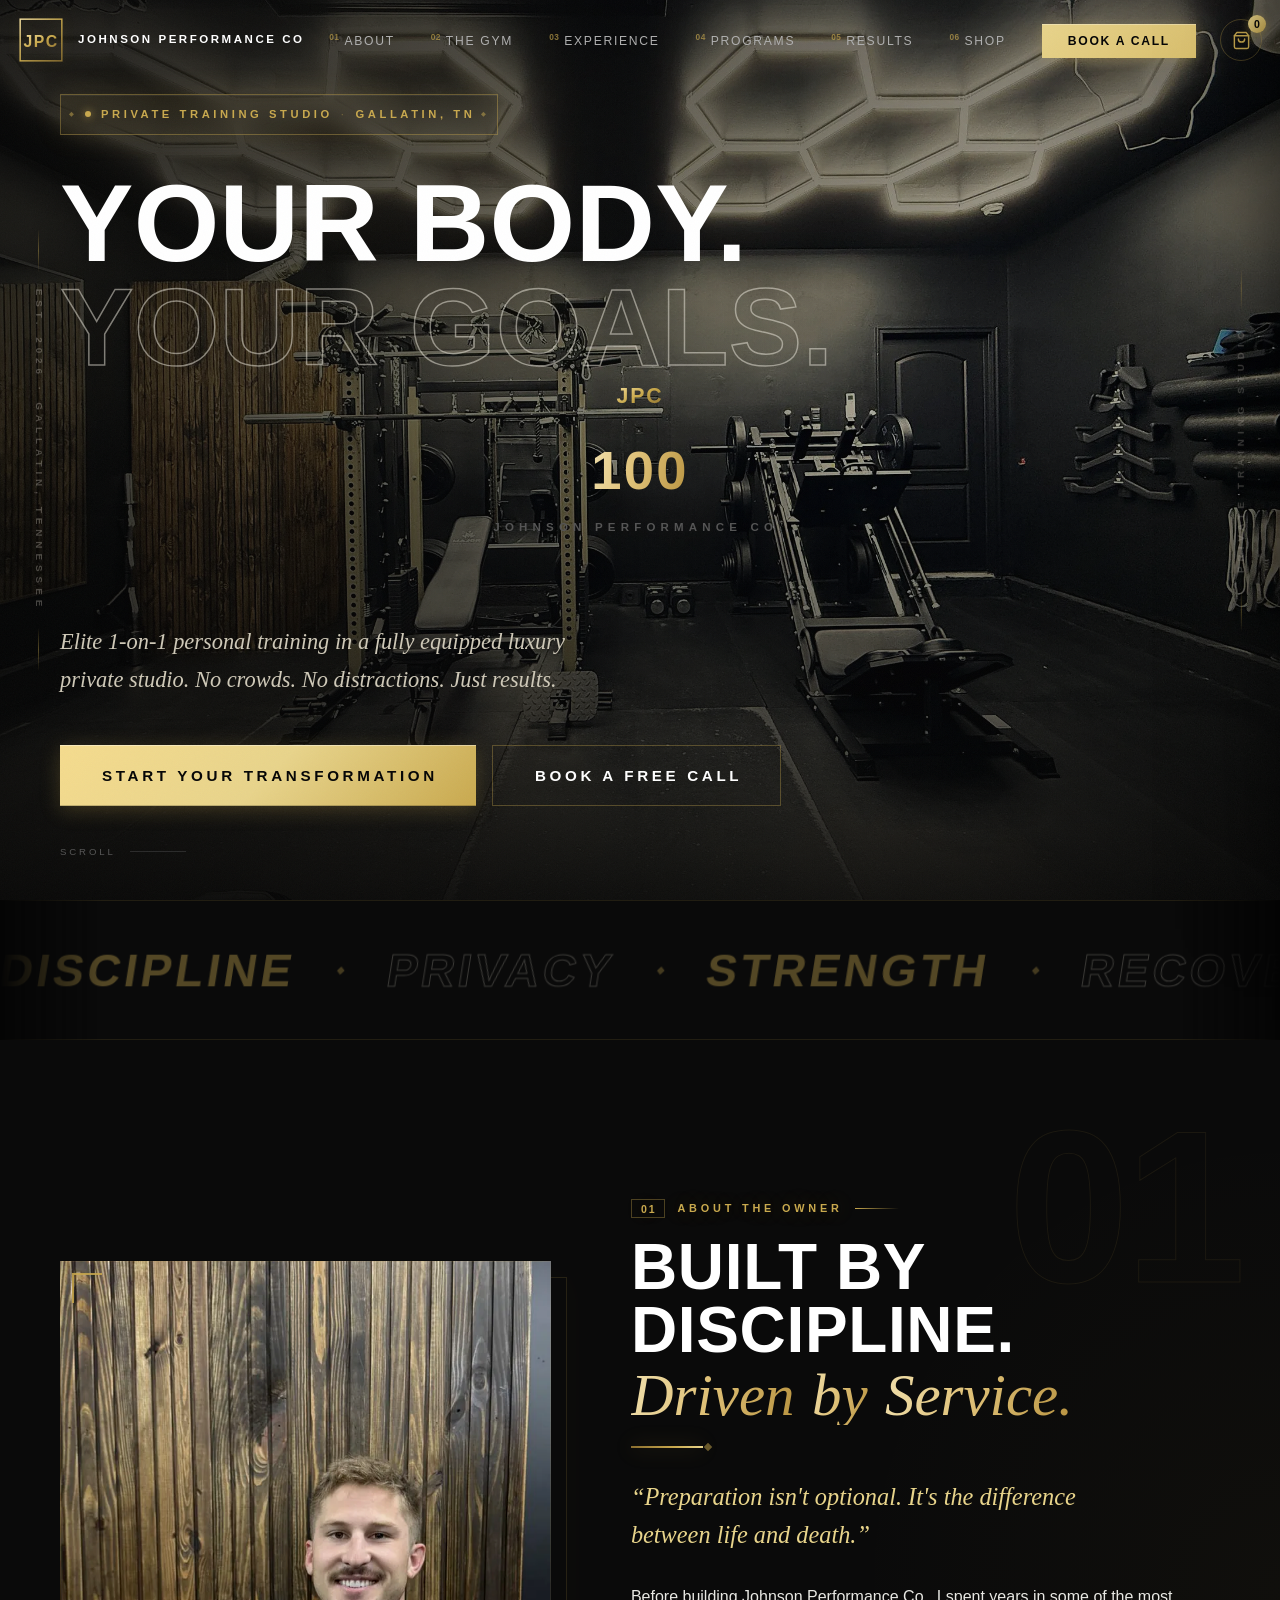
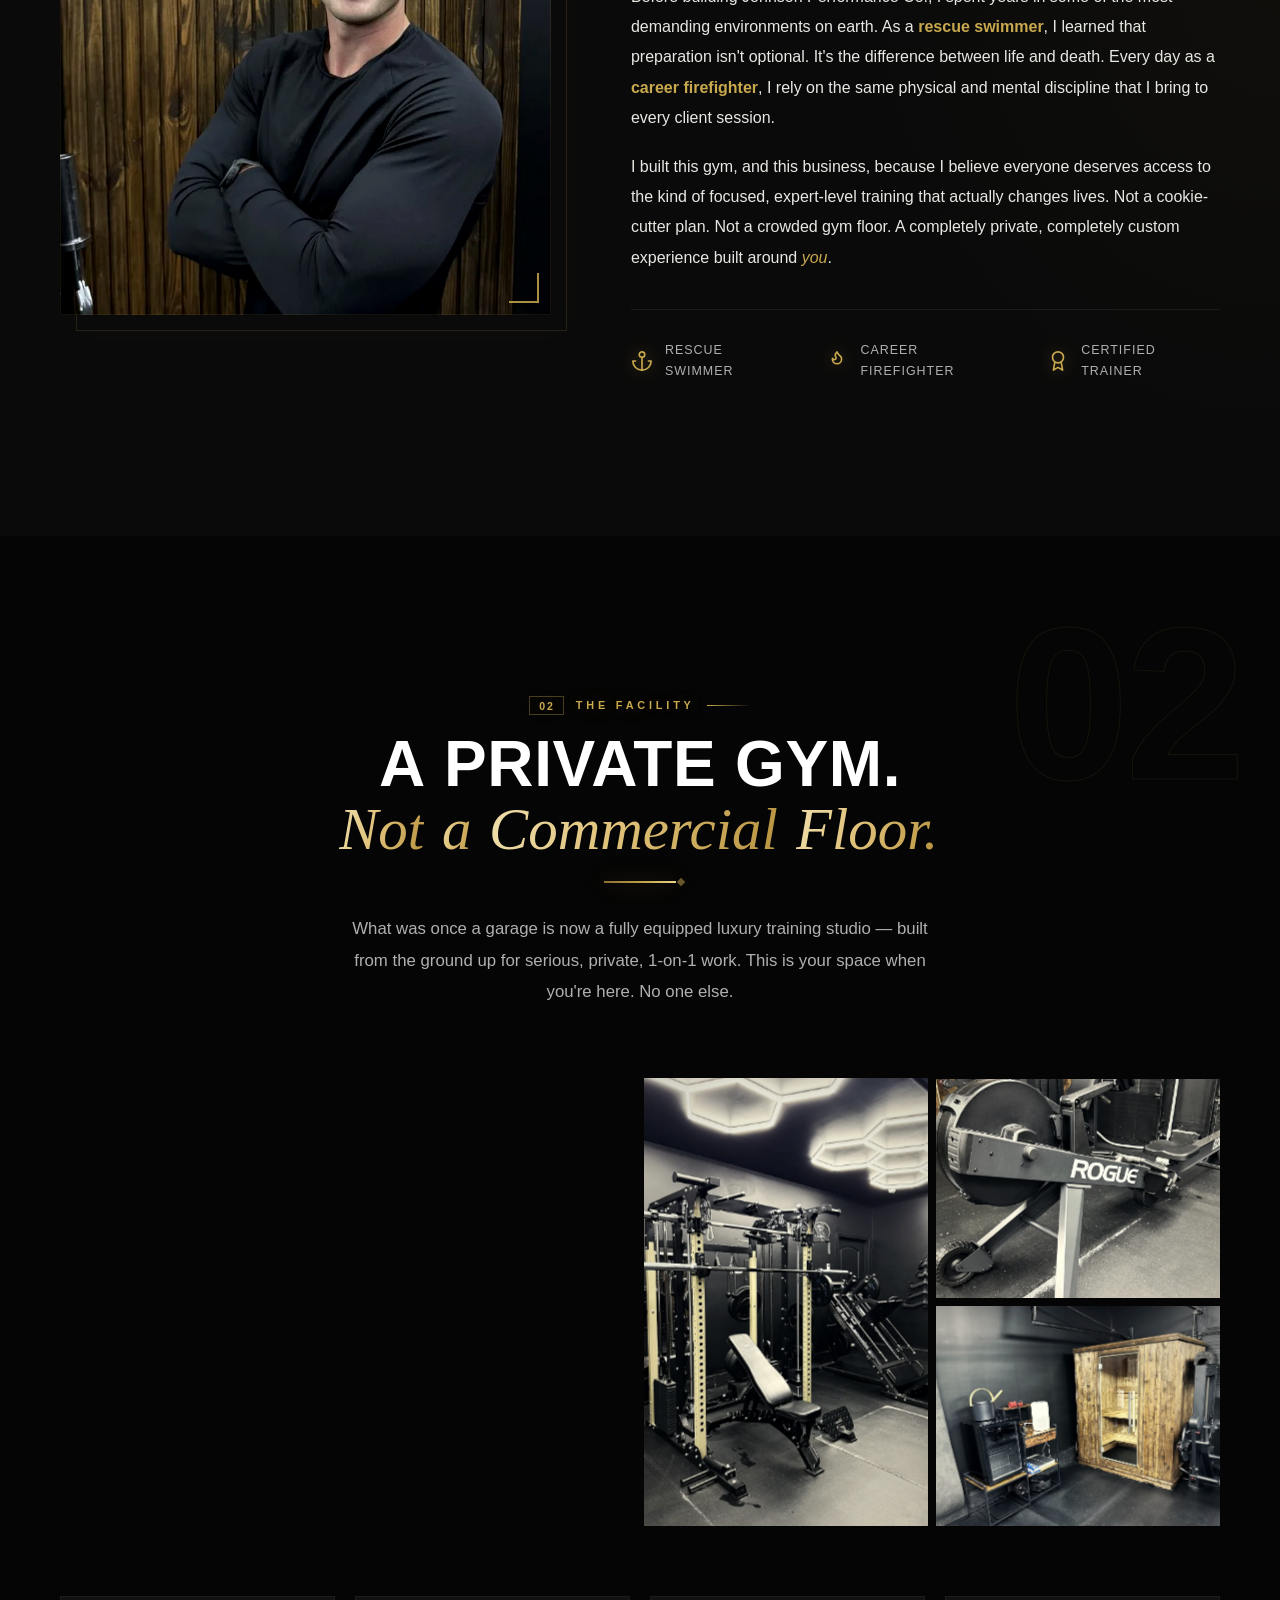
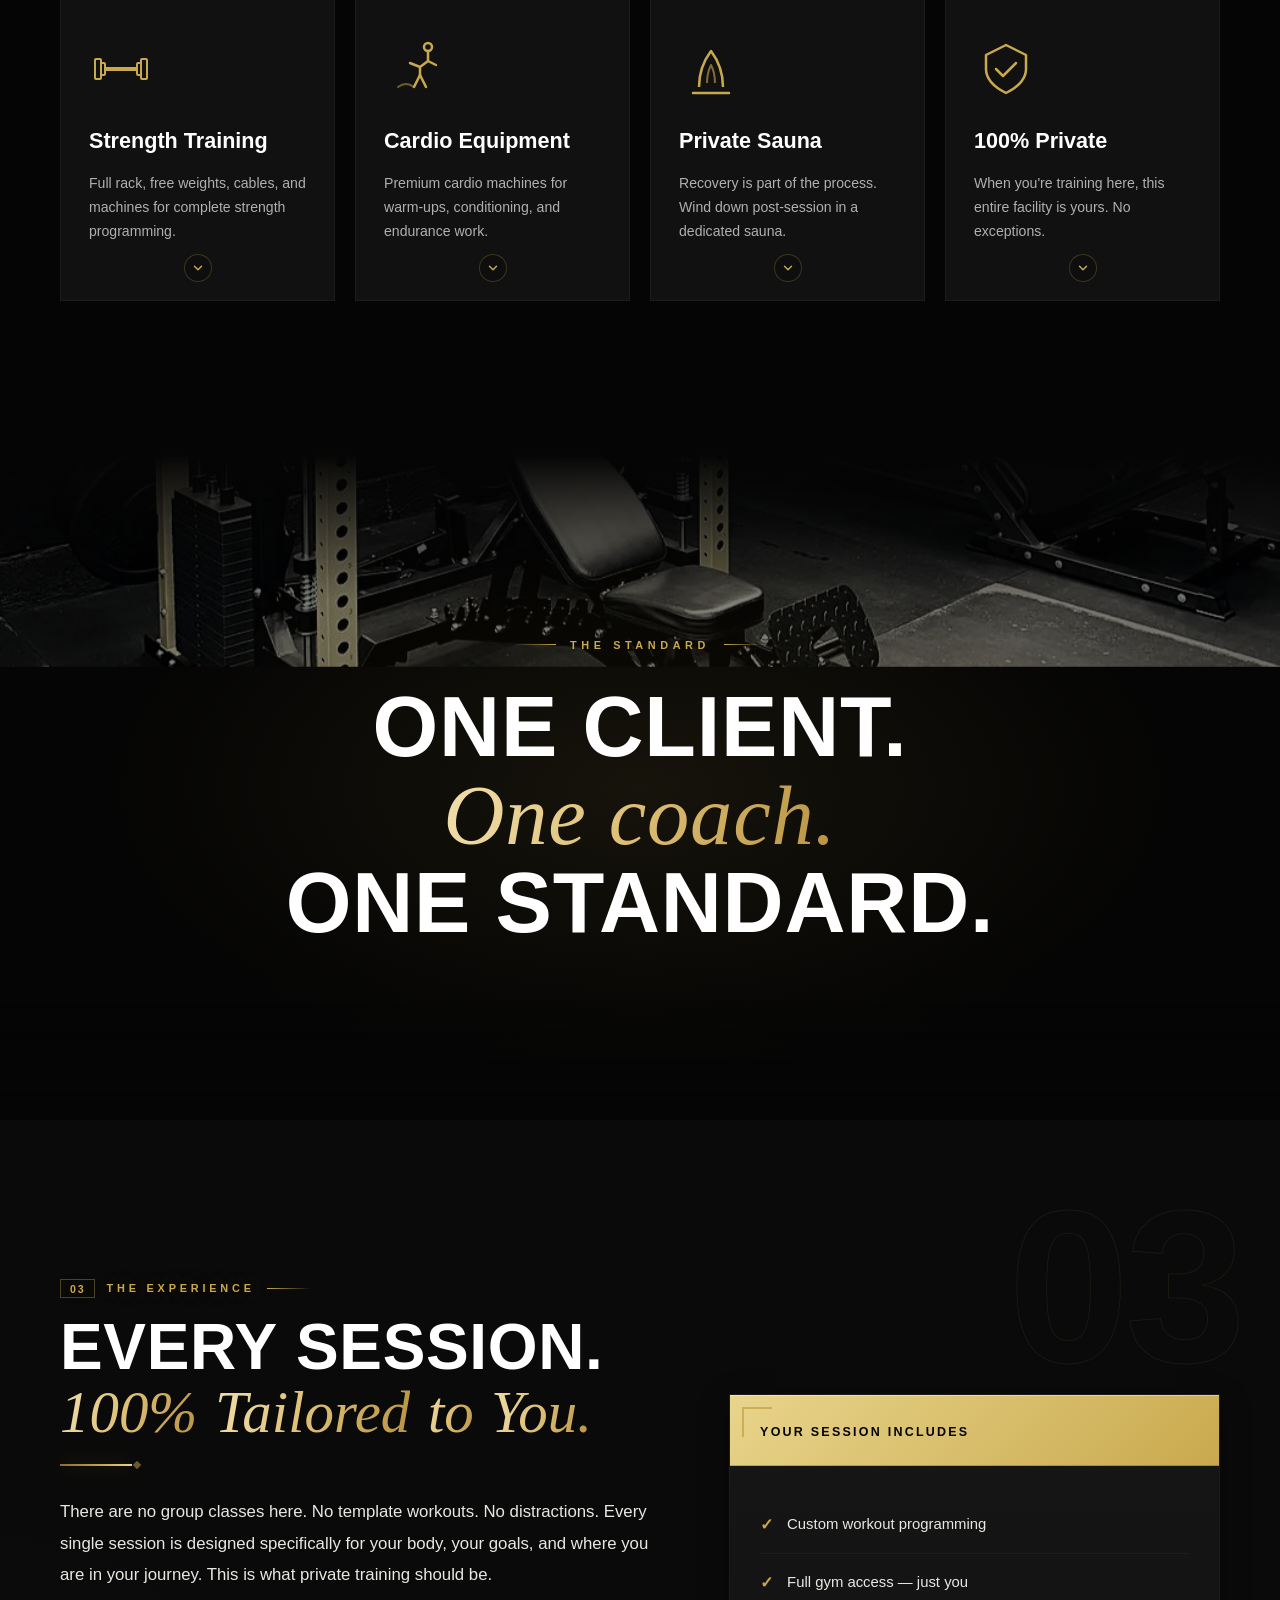
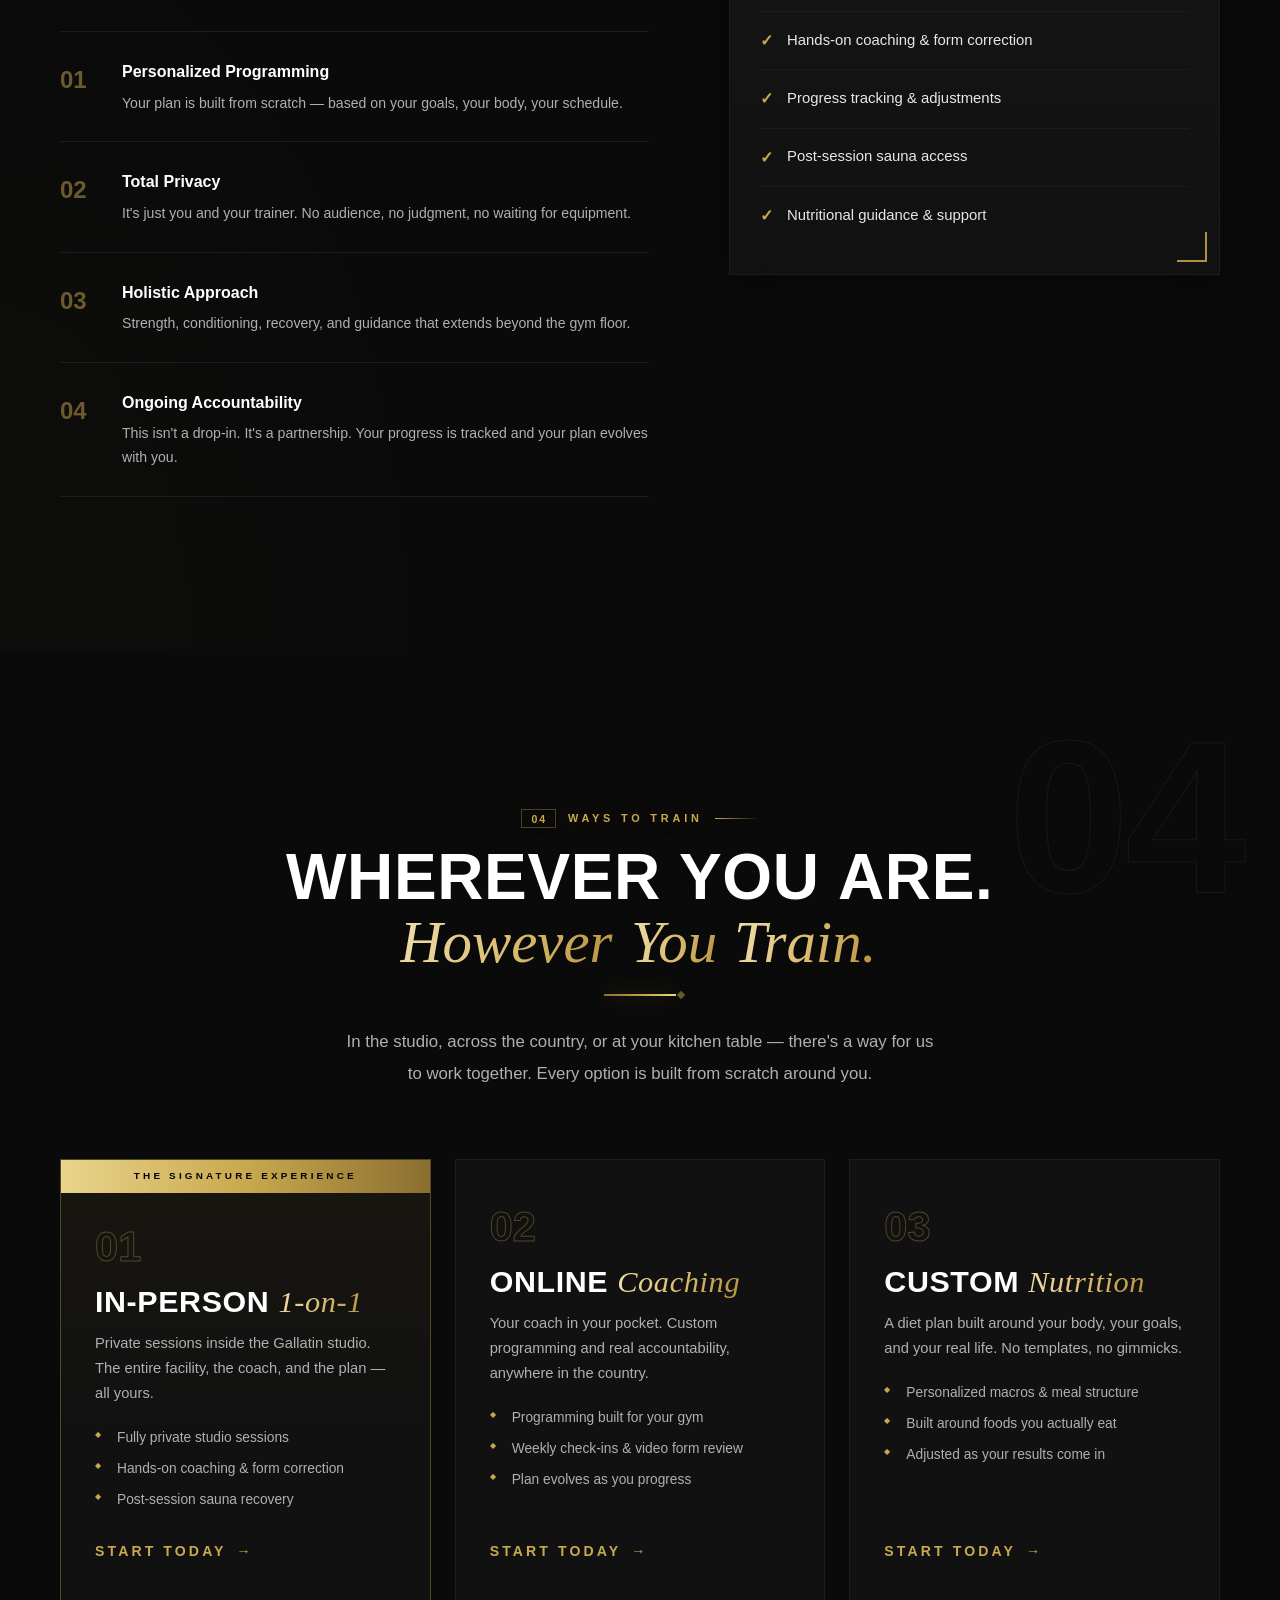
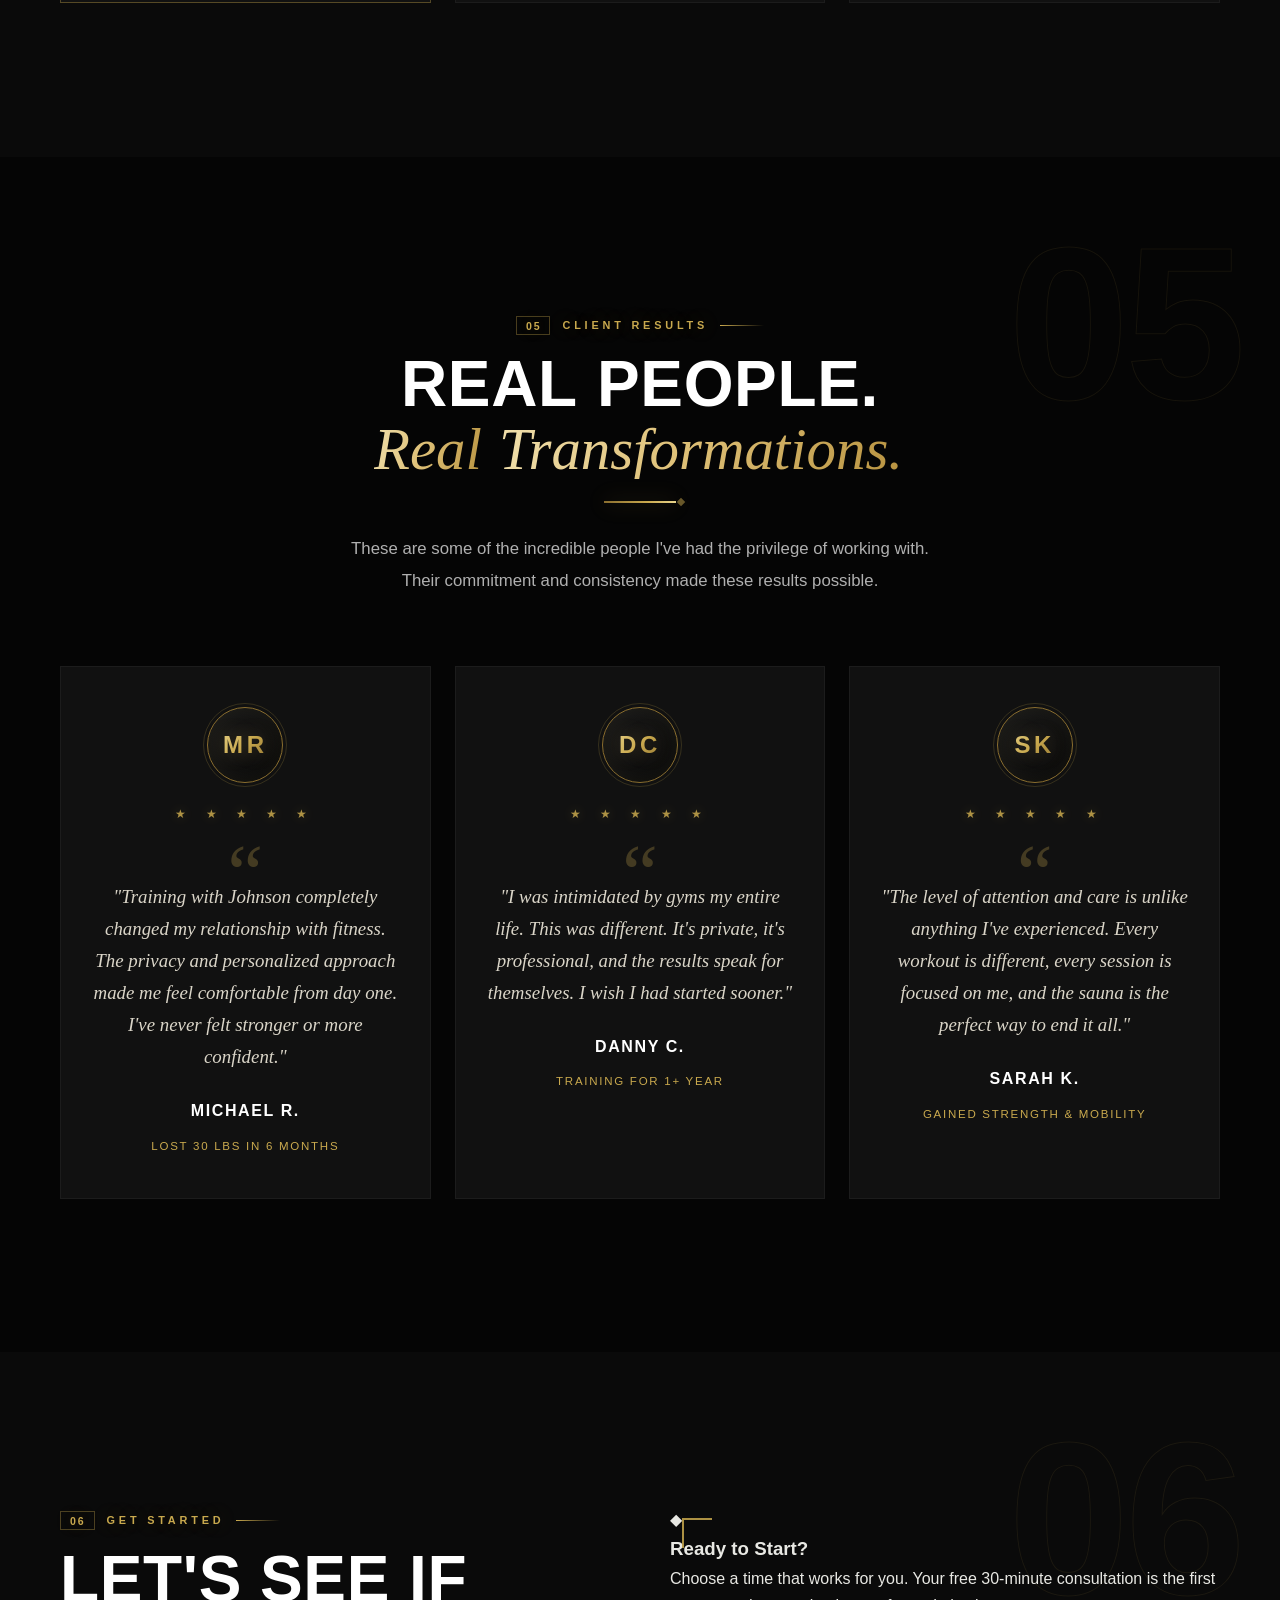
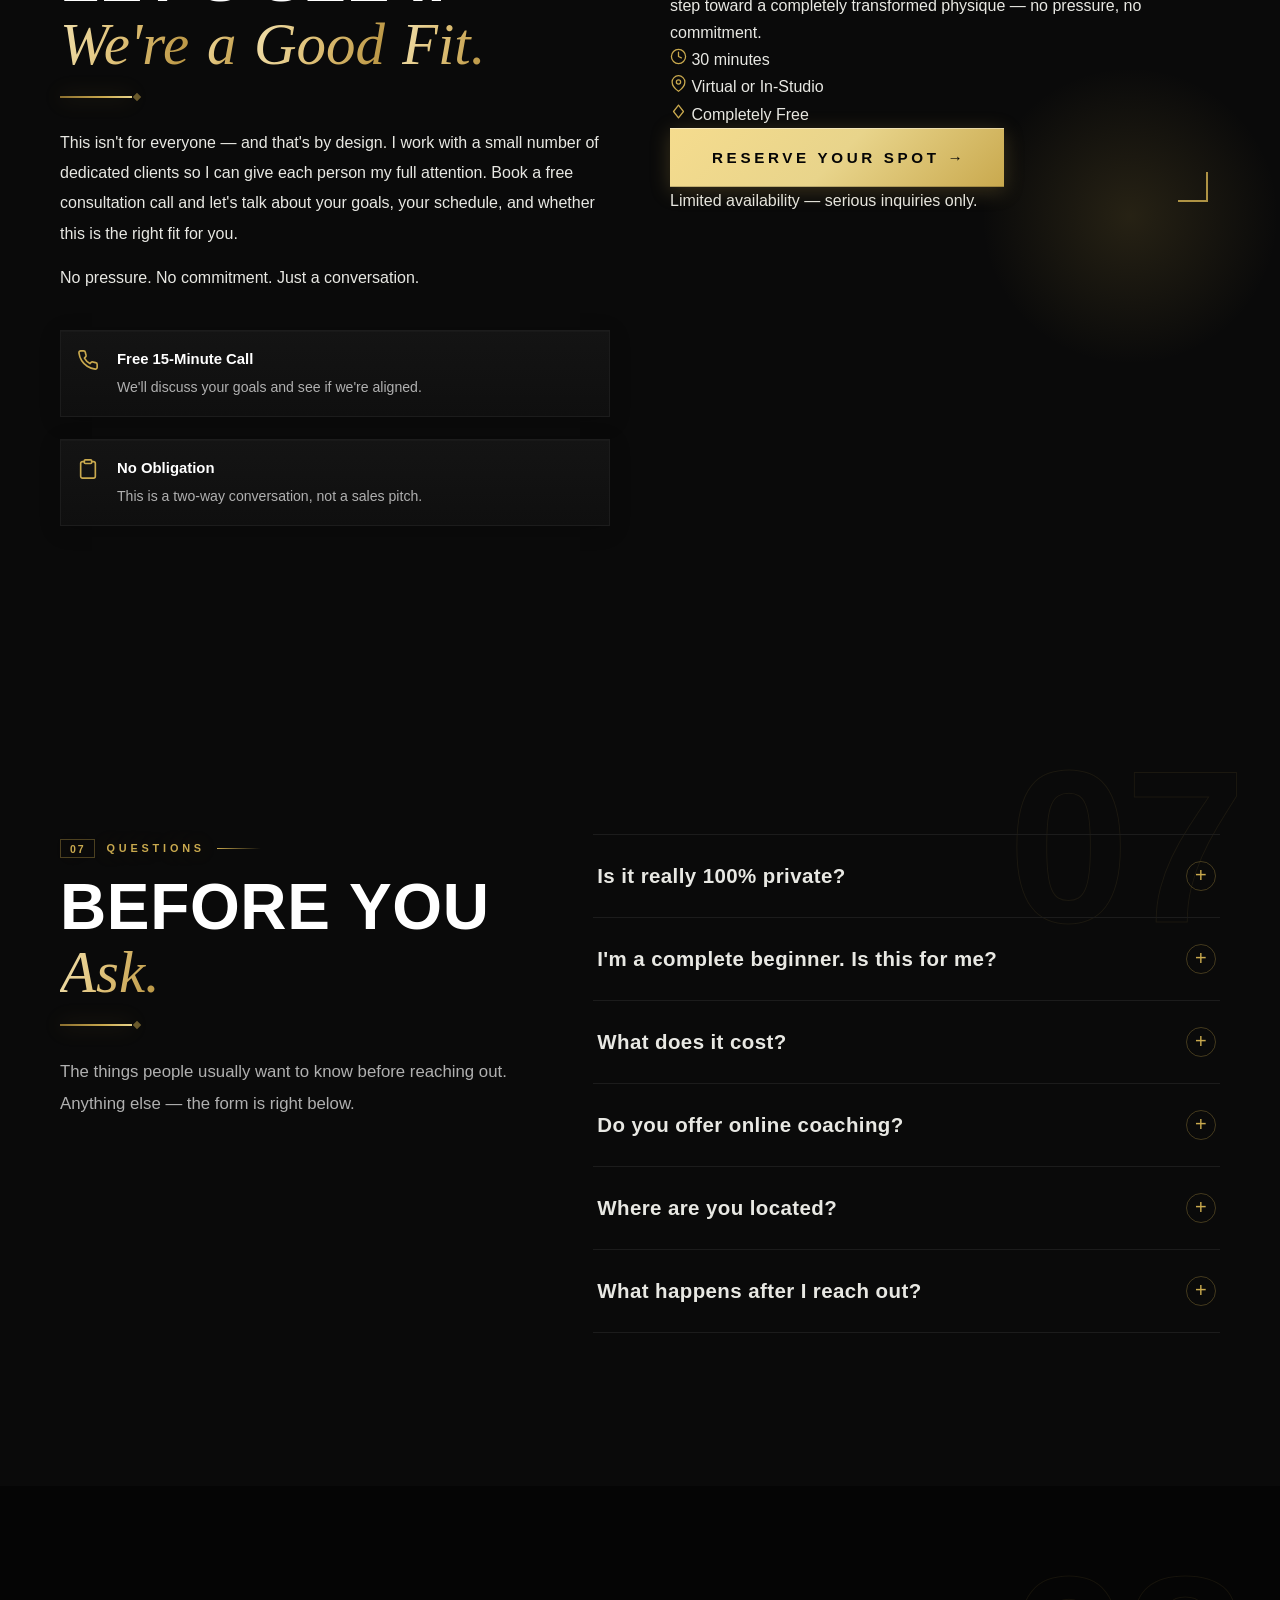
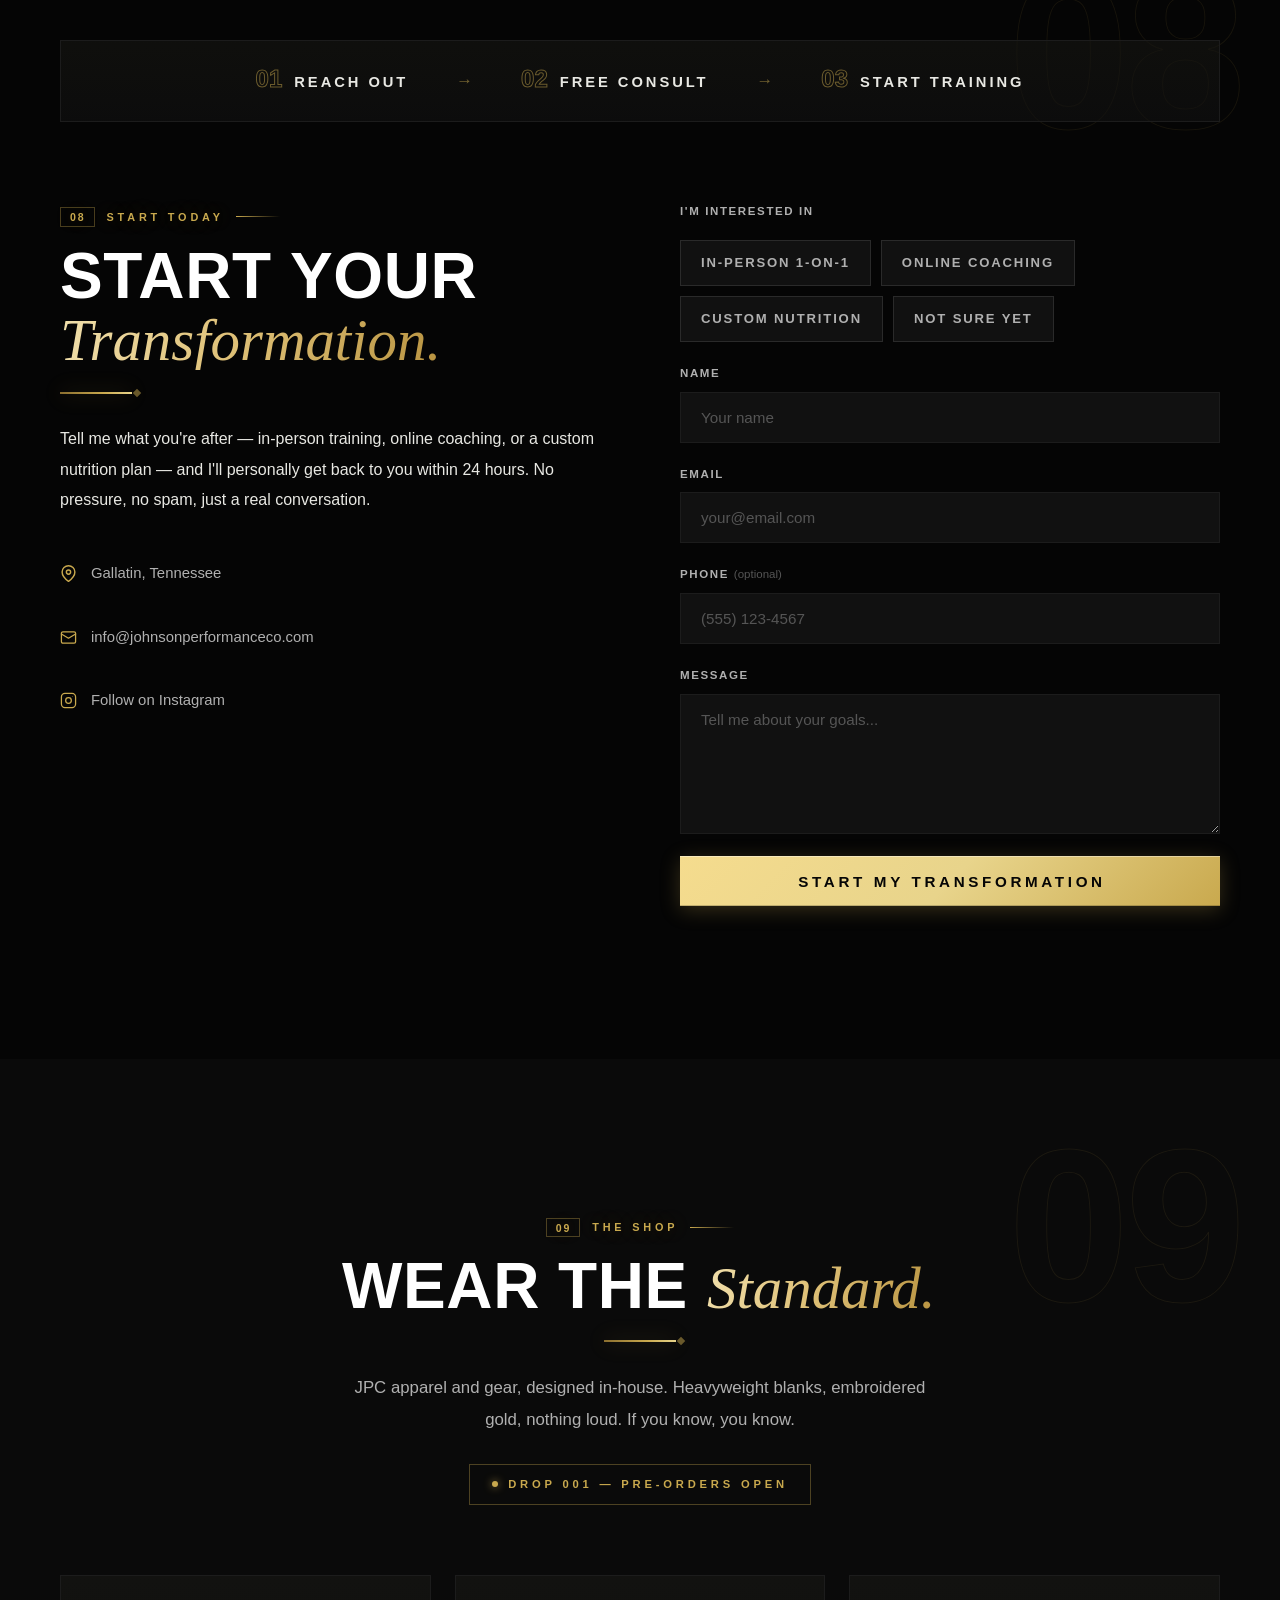
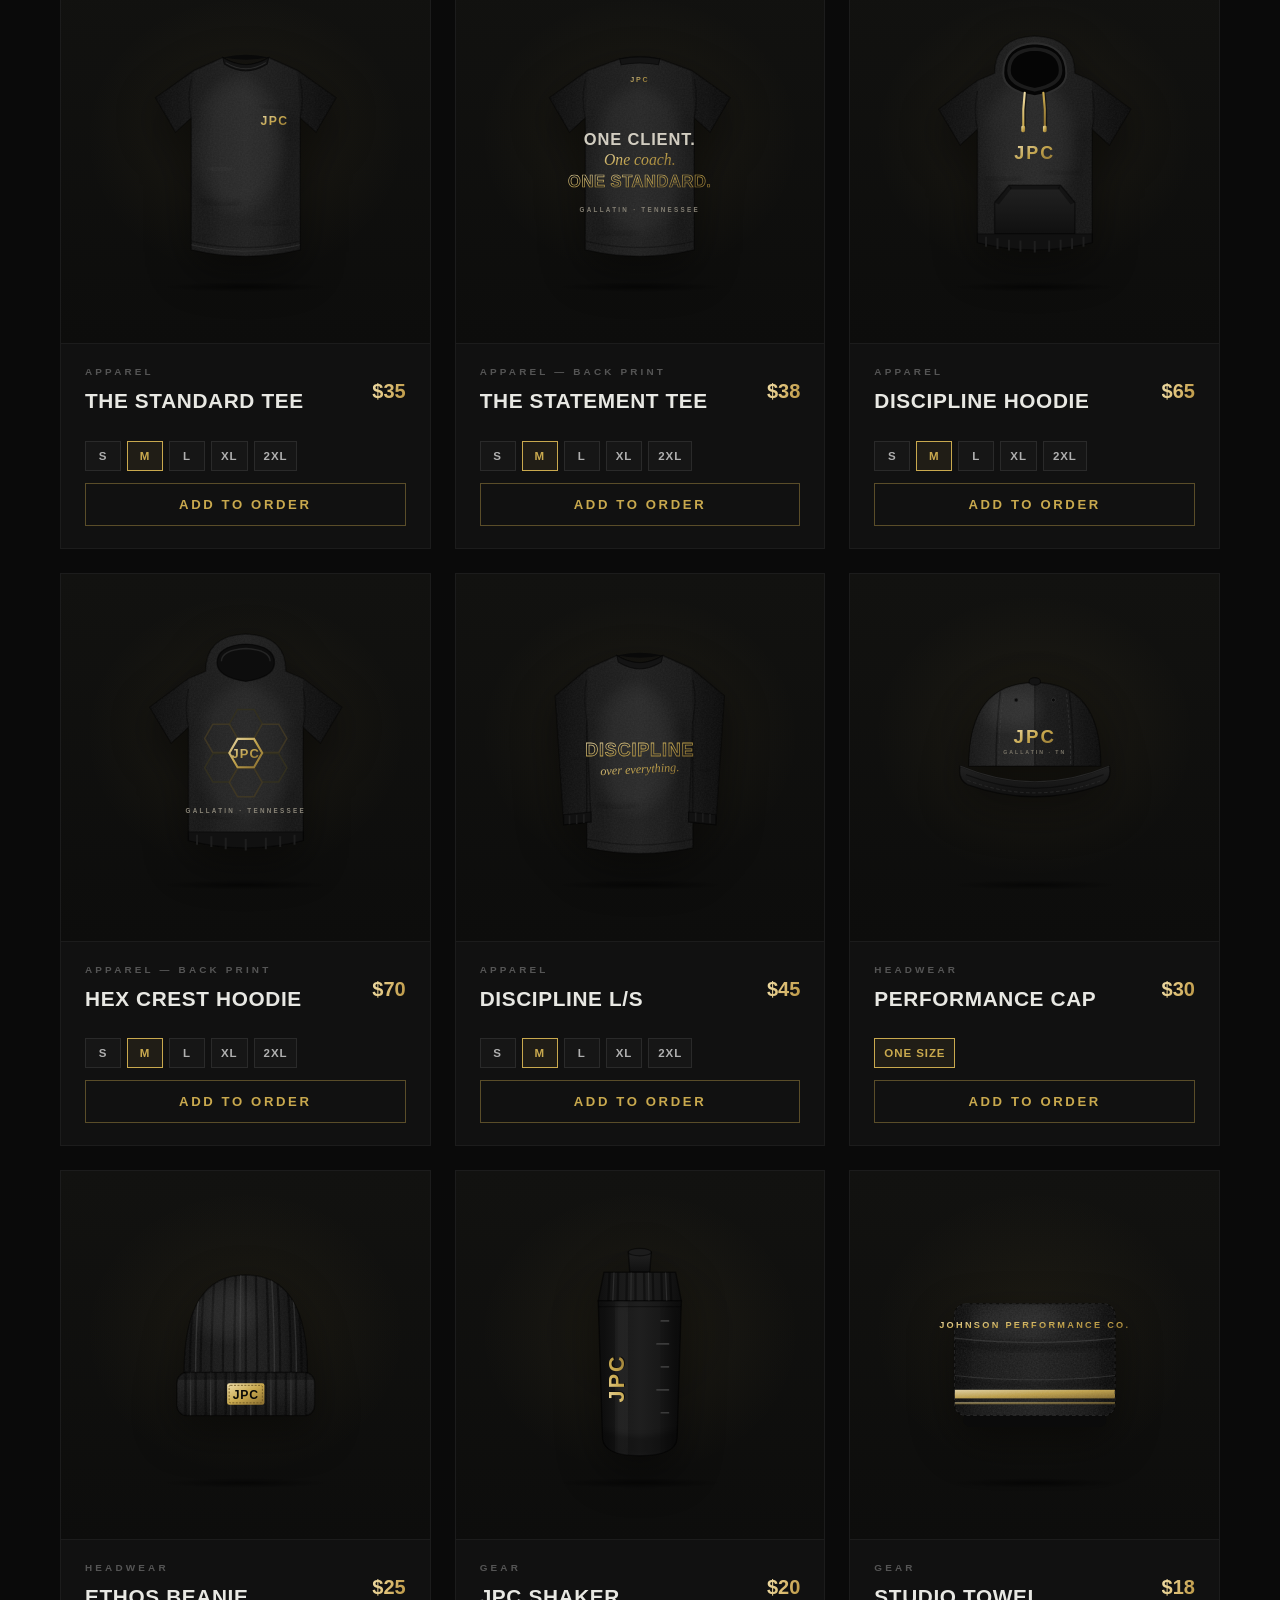
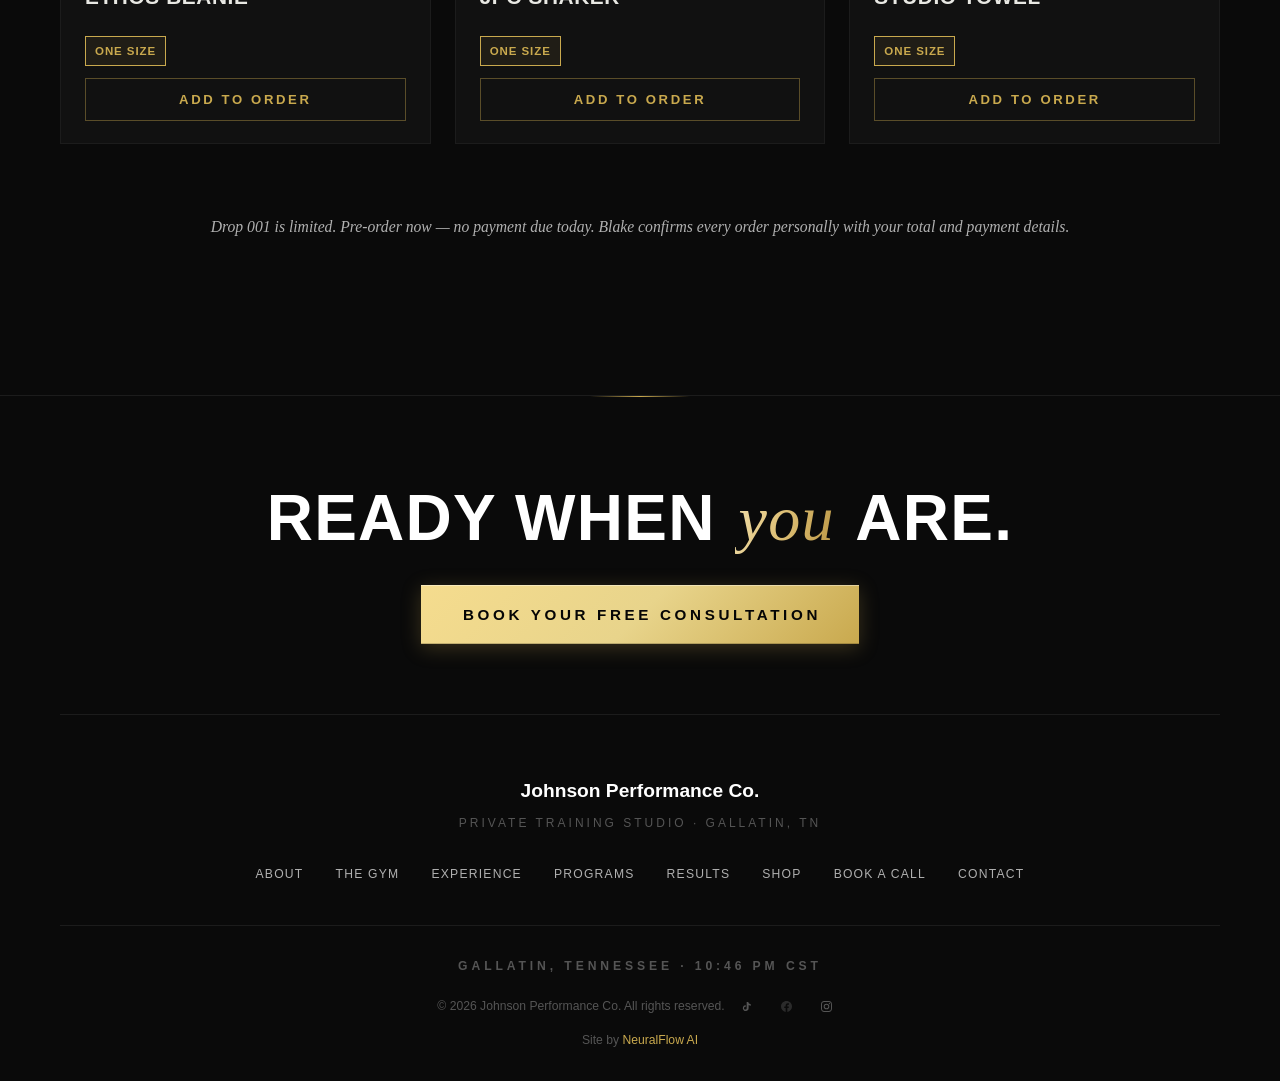
==== commit 3d518a3e: "Photorealistic merch mockups: full fabric rendering system Rebuilt all nine product mockups from fla" ====
--- a/index.html
+++ b/index.html
@@ -1026,27 +1026,63 @@
                 </span>
             </div>
 
+            <!-- Shared render defs: fabric gradients, grain, blurs -->
+            <svg width="0" height="0" style="position:absolute" aria-hidden="true" focusable="false">
+                <defs>
+                    <linearGradient id="mGold" x1="0%" y1="0%" x2="100%" y2="100%">
+                        <stop offset="0%" stop-color="#F0DFAC"/><stop offset="50%" stop-color="#C9A94E"/><stop offset="100%" stop-color="#8A6E2F"/>
+                    </linearGradient>
+                    <linearGradient id="fabV" x1="0" y1="0" x2="1" y2="0">
+                        <stop offset="0%" stop-color="#0e0e0e"/><stop offset="20%" stop-color="#181818"/><stop offset="50%" stop-color="#1f1f1f"/><stop offset="80%" stop-color="#171717"/><stop offset="100%" stop-color="#0d0d0d"/>
+                    </linearGradient>
+                    <linearGradient id="fabD" x1="0" y1="0" x2="0" y2="1">
+                        <stop offset="0%" stop-color="#222"/><stop offset="100%" stop-color="#101010"/>
+                    </linearGradient>
+                    <filter id="mB2"><feGaussianBlur stdDeviation="2"/></filter>
+                    <filter id="mB4"><feGaussianBlur stdDeviation="4"/></filter>
+                    <filter id="mB6"><feGaussianBlur stdDeviation="6"/></filter>
+                    <filter id="mNoise" x="0%" y="0%" width="100%" height="100%">
+                        <feTurbulence type="fractalNoise" baseFrequency="0.9" numOctaves="2"/>
+                        <feColorMatrix type="matrix" values="0 0 0 0 1  0 0 0 0 1  0 0 0 0 1  0 0 0 0.05 0"/>
+                    </filter>
+                </defs>
+            </svg>
+
             <div class="merch__grid">
                 <div class="merch-card reveal">
                     <div class="merch-card__stage">
-                        <svg viewBox="0 0 200 200" aria-label="The Standard Tee — black t-shirt with gold JPC chest logo">
+                        <svg viewBox="0 0 200 200" aria-label="The Standard Tee — black t-shirt with gold JPC left-chest embroidery">
                             <defs>
-                                <linearGradient id="gTee" x1="0%" y1="0%" x2="100%" y2="100%">
-                                    <stop offset="0%" stop-color="#F0DFAC"/><stop offset="50%" stop-color="#C9A94E"/><stop offset="100%" stop-color="#8A6E2F"/>
-                                </linearGradient>
+                                <clipPath id="cT1"><path d="M64 38 L84 29 Q100 39 116 29 L136 38 L163 57 L149 81 L138 71 L138 163 Q100 172 62 163 L62 71 L51 81 L37 57 Z"/></clipPath>
                             </defs>
-                            <path d="M64 36 L86 27 Q100 40 114 27 L136 36 L164 56 L151 79 L139 69 L139 166 Q100 175 61 166 L61 69 L49 79 L36 56 Z" fill="#161616" stroke="#2b2b2b" stroke-width="1.5" stroke-linejoin="round"/>
-                            <path d="M86 27 Q100 45 114 27" fill="none" stroke="#2b2b2b" stroke-width="1.5"/>
-                            <path d="M83 28 Q100 49 117 28" fill="none" stroke="#222" stroke-width="1"/>
-                            <line x1="61" y1="160" x2="139" y2="160" stroke="#222" stroke-width="1"/>
-                            <g transform="translate(100,97)">
-                                <g stroke="url(#gTee)" stroke-width="1.4" fill="none">
-                                    <path d="M-14,-13 L-8,-13"/><path d="M-14,-13 L-14,-7"/>
-                                    <path d="M14,-13 L8,-13"/><path d="M14,-13 L14,-7"/>
-                                    <path d="M-14,13 L-8,13"/><path d="M-14,13 L-14,7"/>
-                                    <path d="M14,13 L8,13"/><path d="M14,13 L14,7"/>
+                            <path d="M64 38 L84 29 Q100 39 116 29 L136 38 L163 57 L149 81 L138 71 L138 163 Q100 172 62 163 L62 71 L51 81 L37 57 Z" fill="url(#fabV)" stroke="#000" stroke-opacity="0.4" stroke-width="1"/>
+                            <g clip-path="url(#cT1)">
+                                <path d="M136 38 L163 57 L149 81 L138 71 Z" fill="#000" opacity="0.22"/>
+                                <path d="M64 38 L37 57 L51 81 L62 71 Z" fill="#000" opacity="0.13"/>
+                                <path d="M138 44 Q141 58 138 71" stroke="#000" opacity="0.4" stroke-width="1" fill="none"/>
+                                <path d="M62 44 Q59 58 62 71" stroke="#000" opacity="0.35" stroke-width="1" fill="none"/>
+                                <path d="M62 70 Q74 118 62 163 L79 163 Q70 116 77 72 Z" fill="#000" opacity="0.13" filter="url(#mB4)"/>
+                                <path d="M138 70 Q126 118 138 163 L121 163 Q130 116 123 72 Z" fill="#000" opacity="0.17" filter="url(#mB4)"/>
+                                <ellipse cx="95" cy="90" rx="30" ry="46" fill="#fff" opacity="0.05" filter="url(#mB6)"/>
+                                <path d="M68 128 Q85 135 96 130" stroke="#000" opacity="0.22" stroke-width="2.5" fill="none" filter="url(#mB2)"/>
+                                <path d="M104 144 Q118 148 131 143" stroke="#000" opacity="0.18" stroke-width="2.5" fill="none" filter="url(#mB2)"/>
+                                <path d="M74 106 Q83 109 90 106" stroke="#fff" opacity="0.05" stroke-width="2" fill="none" filter="url(#mB2)"/>
+                                <path d="M110 62 Q119 66 127 63" stroke="#000" opacity="0.16" stroke-width="2" fill="none" filter="url(#mB2)"/>
+                                <path d="M62 157 Q100 166 138 157" stroke="#000" opacity="0.35" stroke-width="1" fill="none"/>
+                                <path d="M62 159.5 Q100 168.5 138 159.5" stroke="#2c2c2c" opacity="0.8" stroke-width="0.7" fill="none"/>
+                                <rect x="30" y="20" width="140" height="160" filter="url(#mNoise)"/>
+                            </g>
+                            <path d="M84 29 Q100 25 116 29 Q100 32 84 29 Z" fill="#090909"/>
+                            <path d="M84 29 Q100 39 116 29 L115 33.5 Q100 43 85 33.5 Z" fill="#141414" stroke="#000" stroke-opacity="0.5" stroke-width="0.8"/>
+                            <path d="M86 32.5 Q100 41 114 32.5" stroke="#2d2d2d" stroke-width="0.7" fill="none"/>
+                            <g transform="translate(120,73)" opacity="0.96">
+                                <g stroke="url(#mGold)" stroke-width="1" fill="none">
+                                    <path d="M-9,-8 L-5,-8"/><path d="M-9,-8 L-9,-4"/>
+                                    <path d="M9,-8 L5,-8"/><path d="M9,-8 L9,-4"/>
+                                    <path d="M-9,8 L-5,8"/><path d="M-9,8 L-9,4"/>
+                                    <path d="M9,8 L5,8"/><path d="M9,8 L9,4"/>
                                 </g>
-                                <text x="0" y="5" font-family="'Barlow Condensed','Arial Narrow',sans-serif" font-size="13" font-weight="800" fill="url(#gTee)" text-anchor="middle" letter-spacing="1.5">JPC</text>
+                                <text x="0" y="3.2" font-family="'Barlow Condensed','Arial Narrow',sans-serif" font-size="8.5" font-weight="800" fill="url(#mGold)" text-anchor="middle" letter-spacing="1">JPC</text>
                             </g>
                         </svg>
                     </div>
@@ -1061,21 +1097,30 @@
                     <div class="merch-card__stage">
                         <svg viewBox="0 0 200 200" aria-label="The Statement Tee — back print reading One Client, One Coach, One Standard">
                             <defs>
-                                <linearGradient id="gStmt" x1="0%" y1="0%" x2="100%" y2="100%">
-                                    <stop offset="0%" stop-color="#F0DFAC"/><stop offset="50%" stop-color="#C9A94E"/><stop offset="100%" stop-color="#8A6E2F"/>
-                                </linearGradient>
+                                <clipPath id="cT2"><path d="M64 38 L86 30 Q100 27 114 30 L136 38 L163 57 L149 81 L138 71 L138 163 Q100 172 62 163 L62 71 L51 81 L37 57 Z"/></clipPath>
                             </defs>
-                            <path d="M64 36 L86 27 Q100 34 114 27 L136 36 L164 56 L151 79 L139 69 L139 166 Q100 175 61 166 L61 69 L49 79 L36 56 Z" fill="#161616" stroke="#2b2b2b" stroke-width="1.5" stroke-linejoin="round"/>
-                            <path d="M86 27 Q100 36 114 27" fill="none" stroke="#2b2b2b" stroke-width="1.5"/>
-                            <line x1="61" y1="160" x2="139" y2="160" stroke="#222" stroke-width="1"/>
-                            <text x="100" y="52" font-family="'Barlow Condensed','Arial Narrow',sans-serif" font-size="6" font-weight="800" fill="url(#gStmt)" text-anchor="middle" letter-spacing="1.5" opacity="0.85">JPC</text>
-                            <g text-anchor="middle">
-                                <line x1="76" y1="76" x2="124" y2="76" stroke="url(#gStmt)" stroke-width="0.8" opacity="0.5"/>
-                                <text x="100" y="94" font-family="'Barlow Condensed','Arial Narrow',sans-serif" font-size="14" font-weight="800" fill="#DDD8CB" letter-spacing="0.8">ONE CLIENT.</text>
-                                <text x="100" y="111" font-family="'Cormorant Garamond',Georgia,serif" font-style="italic" font-size="13.5" fill="url(#gStmt)">One coach.</text>
-                                <text x="100" y="129" font-family="'Barlow Condensed','Arial Narrow',sans-serif" font-size="14" font-weight="800" fill="none" stroke="url(#gStmt)" stroke-width="0.55" letter-spacing="0.5">ONE STANDARD.</text>
-                                <line x1="76" y1="138" x2="124" y2="138" stroke="url(#gStmt)" stroke-width="0.8" opacity="0.5"/>
-                                <text x="100" y="149" font-family="'Barlow Condensed','Arial Narrow',sans-serif" font-size="5.5" font-weight="600" fill="#8a8578" letter-spacing="2.5">GALLATIN · TENNESSEE</text>
+                            <path d="M64 38 L86 30 Q100 27 114 30 L136 38 L163 57 L149 81 L138 71 L138 163 Q100 172 62 163 L62 71 L51 81 L37 57 Z" fill="url(#fabV)" stroke="#000" stroke-opacity="0.4" stroke-width="1"/>
+                            <g clip-path="url(#cT2)">
+                                <path d="M136 38 L163 57 L149 81 L138 71 Z" fill="#000" opacity="0.22"/>
+                                <path d="M64 38 L37 57 L51 81 L62 71 Z" fill="#000" opacity="0.13"/>
+                                <path d="M138 44 Q141 58 138 71" stroke="#000" opacity="0.4" stroke-width="1" fill="none"/>
+                                <path d="M62 44 Q59 58 62 71" stroke="#000" opacity="0.35" stroke-width="1" fill="none"/>
+                                <path d="M62 70 Q74 118 62 163 L79 163 Q70 116 77 72 Z" fill="#000" opacity="0.13" filter="url(#mB4)"/>
+                                <path d="M138 70 Q126 118 138 163 L121 163 Q130 116 123 72 Z" fill="#000" opacity="0.17" filter="url(#mB4)"/>
+                                <ellipse cx="100" cy="100" rx="34" ry="50" fill="#fff" opacity="0.04" filter="url(#mB6)"/>
+                                <path d="M70 150 Q86 155 98 151" stroke="#000" opacity="0.18" stroke-width="2.5" fill="none" filter="url(#mB2)"/>
+                                <path d="M62 157 Q100 166 138 157" stroke="#000" opacity="0.35" stroke-width="1" fill="none"/>
+                                <rect x="30" y="20" width="140" height="160" filter="url(#mNoise)"/>
+                            </g>
+                            <path d="M86 30 Q100 27 114 30 L113 34 Q100 31.5 87 34 Z" fill="#141414" stroke="#000" stroke-opacity="0.5" stroke-width="0.8"/>
+                            <text x="100" y="46" font-family="'Barlow Condensed','Arial Narrow',sans-serif" font-size="5" font-weight="800" fill="url(#mGold)" text-anchor="middle" letter-spacing="1.2" opacity="0.8">JPC</text>
+                            <g text-anchor="middle" opacity="0.94">
+                                <line x1="82" y1="74" x2="118" y2="74" stroke="url(#mGold)" stroke-width="0.7" opacity="0.55"/>
+                                <text x="100" y="90" font-family="'Barlow Condensed','Arial Narrow',sans-serif" font-size="11.5" font-weight="800" fill="#DDD8CB" letter-spacing="0.6">ONE CLIENT.</text>
+                                <text x="100" y="104" font-family="'Cormorant Garamond',Georgia,serif" font-style="italic" font-size="11" fill="url(#mGold)">One coach.</text>
+                                <text x="100" y="119" font-family="'Barlow Condensed','Arial Narrow',sans-serif" font-size="11.5" font-weight="800" fill="none" stroke="url(#mGold)" stroke-width="0.5" letter-spacing="0.4">ONE STANDARD.</text>
+                                <line x1="82" y1="127" x2="118" y2="127" stroke="url(#mGold)" stroke-width="0.7" opacity="0.55"/>
+                                <text x="100" y="136.5" font-family="'Barlow Condensed','Arial Narrow',sans-serif" font-size="4.4" font-weight="600" fill="#8a8578" letter-spacing="1.6">GALLATIN · TENNESSEE</text>
                             </g>
                         </svg>
                     </div>
@@ -1090,17 +1135,35 @@
                     <div class="merch-card__stage">
                         <svg viewBox="0 0 200 200" aria-label="Discipline Hoodie — black hoodie with gold JPC logo and drawstrings">
                             <defs>
-                                <linearGradient id="gHood" x1="0%" y1="0%" x2="100%" y2="100%">
-                                    <stop offset="0%" stop-color="#F0DFAC"/><stop offset="50%" stop-color="#C9A94E"/><stop offset="100%" stop-color="#8A6E2F"/>
-                                </linearGradient>
+                                <clipPath id="cH1"><path d="M72 40 Q72 15 100 14 Q128 15 128 40 L140 45 L167 65 L152 90 L140 79 L140 158 Q100 168 60 158 L60 79 L48 90 L33 65 L60 45 Z"/></clipPath>
                             </defs>
-                            <path d="M74 34 Q74 16 100 16 Q126 16 126 34 L138 40 L166 62 L152 86 L140 76 L140 168 Q100 178 60 168 L60 76 L48 86 L34 62 L62 40 Z" fill="#161616" stroke="#2b2b2b" stroke-width="1.5" stroke-linejoin="round"/>
-                            <path d="M74 34 Q100 52 126 34 Q126 20 100 19 Q74 20 74 34 Z" fill="#101010" stroke="#2b2b2b" stroke-width="1.2"/>
-                            <path d="M93 46 L92 72 M107 46 L108 72" stroke="url(#gHood)" stroke-width="1.6" stroke-linecap="round"/>
-                            <circle cx="92" cy="74" r="1.6" fill="url(#gHood)"/><circle cx="108" cy="74" r="1.6" fill="url(#gHood)"/>
-                            <path d="M72 132 L82 120 L118 120 L128 132 L128 156 L72 156 Z" fill="#101010" stroke="#262626" stroke-width="1.2"/>
-                            <line x1="60" y1="162" x2="140" y2="162" stroke="#222" stroke-width="1"/>
-                            <text x="100" y="102" font-family="'Barlow Condensed','Arial Narrow',sans-serif" font-size="15" font-weight="800" fill="url(#gHood)" text-anchor="middle" letter-spacing="2">JPC</text>
+                            <path d="M72 40 Q72 15 100 14 Q128 15 128 40 L140 45 L167 65 L152 90 L140 79 L140 158 Q100 168 60 158 L60 79 L48 90 L33 65 L60 45 Z" fill="url(#fabV)" stroke="#000" stroke-opacity="0.4" stroke-width="1"/>
+                            <g clip-path="url(#cH1)">
+                                <path d="M140 45 L167 65 L152 90 L140 79 Z" fill="#000" opacity="0.22"/>
+                                <path d="M60 45 L33 65 L48 90 L60 79 Z" fill="#000" opacity="0.13"/>
+                                <path d="M140 52 Q143 66 140 79" stroke="#000" opacity="0.4" stroke-width="1" fill="none"/>
+                                <path d="M60 52 Q57 66 60 79" stroke="#000" opacity="0.35" stroke-width="1" fill="none"/>
+                                <path d="M60 78 Q73 118 60 158 L78 158 Q68 116 76 80 Z" fill="#000" opacity="0.13" filter="url(#mB4)"/>
+                                <path d="M140 78 Q127 118 140 158 L122 158 Q132 116 124 80 Z" fill="#000" opacity="0.17" filter="url(#mB4)"/>
+                                <ellipse cx="96" cy="88" rx="32" ry="42" fill="#fff" opacity="0.045" filter="url(#mB6)"/>
+                                <path d="M66 112 Q80 117 90 113" stroke="#000" opacity="0.2" stroke-width="2.5" fill="none" filter="url(#mB2)"/>
+                                <path d="M108 108 Q120 112 132 108" stroke="#000" opacity="0.18" stroke-width="2.5" fill="none" filter="url(#mB2)"/>
+                                <rect x="25" y="10" width="150" height="170" filter="url(#mNoise)"/>
+                            </g>
+                            <path d="M78 40 Q78 20 100 19 Q122 20 122 40 Q122 52 100 56 Q78 52 78 40 Z" fill="#050505"/>
+                            <path d="M78 40 Q78 20 100 19 Q122 20 122 40 Q122 52 100 56 Q78 52 78 40 Z" fill="none" stroke="#2e2e2e" stroke-width="1.4"/>
+                            <path d="M82 38 Q82 24 100 23 Q118 24 118 38 Q118 48 100 51.5 Q82 48 82 38 Z" fill="none" stroke="#1c1c1c" stroke-width="2.5"/>
+                            <path d="M93.5 54 Q92 66 92.5 77 M106.5 54 Q108 66 107.5 77" stroke="#000" stroke-width="2.4" stroke-linecap="round" fill="none" opacity="0.5"/>
+                            <path d="M93 53.5 Q91.5 65.5 92 76.5 M106 53.5 Q107.5 65.5 107 76.5" stroke="url(#mGold)" stroke-width="1.5" stroke-linecap="round" fill="none"/>
+                            <rect x="90.6" y="76.5" width="2.6" height="4.6" rx="1" fill="url(#mGold)"/>
+                            <rect x="105.7" y="76.5" width="2.6" height="4.6" rx="1" fill="url(#mGold)"/>
+                            <path d="M72 130 L82 118 L118 118 L128 130 L128 152 L72 152 Z" fill="url(#fabD)" stroke="#000" stroke-opacity="0.45" stroke-width="1"/>
+                            <path d="M82 118 L118 118 L117 121 L83 121 Z" fill="#000" opacity="0.4"/>
+                            <path d="M72 130 L82 118 L84 120 L75 131.5 Z" fill="#000" opacity="0.35"/>
+                            <path d="M128 130 L118 118 L116 120 L125 131.5 Z" fill="#000" opacity="0.35"/>
+                            <path d="M60 152 L140 152 L140 158 Q100 168 60 158 Z" fill="#111" stroke="#000" stroke-opacity="0.4" stroke-width="0.8"/>
+                            <path d="M66 154 L66 161 M74 155 L74 162.5 M82 156 L82 163.5 M90 156.5 L90 164.5 M100 157 L100 165 M110 156.5 L110 164.5 M118 156 L118 163.5 M126 155 L126 162.5 M134 154 L134 161" stroke="#1e1e1e" stroke-width="1.4"/>
+                            <text x="100" y="100" font-family="'Barlow Condensed','Arial Narrow',sans-serif" font-size="12.5" font-weight="800" fill="url(#mGold)" text-anchor="middle" letter-spacing="1.5" opacity="0.95">JPC</text>
                         </svg>
                     </div>
                     <div class="merch-card__info">
@@ -1114,23 +1177,36 @@
                     <div class="merch-card__stage">
                         <svg viewBox="0 0 200 200" aria-label="Hex Crest Hoodie — back print of hexagon cluster inspired by the studio ceiling lights">
                             <defs>
-                                <linearGradient id="gHex" x1="0%" y1="0%" x2="100%" y2="100%">
-                                    <stop offset="0%" stop-color="#F0DFAC"/><stop offset="50%" stop-color="#C9A94E"/><stop offset="100%" stop-color="#8A6E2F"/>
-                                </linearGradient>
+                                <clipPath id="cH2"><path d="M72 40 Q72 15 100 14 Q128 15 128 40 L140 45 L167 65 L152 90 L140 79 L140 158 Q100 168 60 158 L60 79 L48 90 L33 65 L60 45 Z"/></clipPath>
                                 <polygon id="hxHex" points="14,0 7,12.1 -7,12.1 -14,0 -7,-12.1 7,-12.1" fill="none"/>
                             </defs>
-                            <path d="M74 34 Q74 16 100 16 Q126 16 126 34 L138 40 L166 62 L152 86 L140 76 L140 168 Q100 178 60 168 L60 76 L48 86 L34 62 L62 40 Z" fill="#161616" stroke="#2b2b2b" stroke-width="1.5" stroke-linejoin="round"/>
-                            <path d="M78 34 Q78 24 100 23 Q122 24 122 34 Q122 44 100 46 Q78 44 78 34 Z" fill="#101010" stroke="#2b2b2b" stroke-width="1.2"/>
-                            <line x1="60" y1="162" x2="140" y2="162" stroke="#222" stroke-width="1"/>
-                            <use href="#hxHex" transform="translate(100,74)" stroke="#2e2e2e" stroke-width="1.2"/>
-                            <use href="#hxHex" transform="translate(121,86.5)" stroke="#3a3428" stroke-width="1.2"/>
-                            <use href="#hxHex" transform="translate(79,86.5)" stroke="#3a3428" stroke-width="1.2"/>
-                            <use href="#hxHex" transform="translate(121,111.5)" stroke="#2e2e2e" stroke-width="1.2"/>
-                            <use href="#hxHex" transform="translate(79,111.5)" stroke="#2e2e2e" stroke-width="1.2"/>
-                            <use href="#hxHex" transform="translate(100,124)" stroke="#3a3428" stroke-width="1.2"/>
-                            <use href="#hxHex" transform="translate(100,99)" stroke="url(#gHex)" stroke-width="1.6"/>
-                            <text x="100" y="103.5" font-family="'Barlow Condensed','Arial Narrow',sans-serif" font-size="11" font-weight="800" fill="url(#gHex)" text-anchor="middle" letter-spacing="1">JPC</text>
-                            <text x="100" y="150" font-family="'Barlow Condensed','Arial Narrow',sans-serif" font-size="5.5" font-weight="600" fill="#8a8578" text-anchor="middle" letter-spacing="2.5">GALLATIN · TENNESSEE</text>
+                            <path d="M72 40 Q72 15 100 14 Q128 15 128 40 L140 45 L167 65 L152 90 L140 79 L140 158 Q100 168 60 158 L60 79 L48 90 L33 65 L60 45 Z" fill="url(#fabV)" stroke="#000" stroke-opacity="0.4" stroke-width="1"/>
+                            <g clip-path="url(#cH2)">
+                                <path d="M140 45 L167 65 L152 90 L140 79 Z" fill="#000" opacity="0.22"/>
+                                <path d="M60 45 L33 65 L48 90 L60 79 Z" fill="#000" opacity="0.13"/>
+                                <path d="M140 52 Q143 66 140 79" stroke="#000" opacity="0.4" stroke-width="1" fill="none"/>
+                                <path d="M60 52 Q57 66 60 79" stroke="#000" opacity="0.35" stroke-width="1" fill="none"/>
+                                <path d="M60 78 Q73 118 60 158 L78 158 Q68 116 76 80 Z" fill="#000" opacity="0.13" filter="url(#mB4)"/>
+                                <path d="M140 78 Q127 118 140 158 L122 158 Q132 116 124 80 Z" fill="#000" opacity="0.17" filter="url(#mB4)"/>
+                                <ellipse cx="100" cy="96" rx="34" ry="46" fill="#fff" opacity="0.04" filter="url(#mB6)"/>
+                                <path d="M68 140 Q84 145 96 141" stroke="#000" opacity="0.18" stroke-width="2.5" fill="none" filter="url(#mB2)"/>
+                                <rect x="25" y="10" width="150" height="170" filter="url(#mNoise)"/>
+                            </g>
+                            <path d="M80 34 Q80 22 100 21 Q120 22 120 34 Q120 44 100 47 Q80 44 80 34 Z" fill="#0d0d0d" stroke="#000" stroke-opacity="0.5" stroke-width="1"/>
+                            <path d="M83 33 Q83 25 100 24 Q117 25 117 33" fill="none" stroke="#242424" stroke-width="1"/>
+                            <path d="M60 152 L140 152 L140 158 Q100 168 60 158 Z" fill="#111" stroke="#000" stroke-opacity="0.4" stroke-width="0.8"/>
+                            <path d="M66 154 L66 161 M76 155 L76 162.5 M86 156 L86 164 M100 157 L100 165 M114 156 L114 164 M124 155 L124 162.5 M134 154 L134 161" stroke="#1e1e1e" stroke-width="1.4"/>
+                            <g transform="translate(100,97) scale(0.82)" opacity="0.94">
+                                <use href="#hxHex" transform="translate(0,-25)" stroke="#33301f" stroke-width="1.3"/>
+                                <use href="#hxHex" transform="translate(21,-12.5)" stroke="#403824" stroke-width="1.3"/>
+                                <use href="#hxHex" transform="translate(-21,-12.5)" stroke="#403824" stroke-width="1.3"/>
+                                <use href="#hxHex" transform="translate(21,12.5)" stroke="#33301f" stroke-width="1.3"/>
+                                <use href="#hxHex" transform="translate(-21,12.5)" stroke="#33301f" stroke-width="1.3"/>
+                                <use href="#hxHex" transform="translate(0,25)" stroke="#403824" stroke-width="1.3"/>
+                                <use href="#hxHex" stroke="url(#mGold)" stroke-width="1.8"/>
+                                <text x="0" y="4.5" font-family="'Barlow Condensed','Arial Narrow',sans-serif" font-size="11" font-weight="800" fill="url(#mGold)" text-anchor="middle" letter-spacing="1">JPC</text>
+                            </g>
+                            <text x="100" y="139" font-family="'Barlow Condensed','Arial Narrow',sans-serif" font-size="4.4" font-weight="600" fill="#8a8578" text-anchor="middle" letter-spacing="1.6">GALLATIN · TENNESSEE</text>
                         </svg>
                     </div>
                     <div class="merch-card__info">
@@ -1144,16 +1220,32 @@
                     <div class="merch-card__stage">
                         <svg viewBox="0 0 200 200" aria-label="Discipline long-sleeve tee — outlined DISCIPLINE text with italic over everything script">
                             <defs>
-                                <linearGradient id="gLS" x1="0%" y1="0%" x2="100%" y2="100%">
-                                    <stop offset="0%" stop-color="#F0DFAC"/><stop offset="50%" stop-color="#C9A94E"/><stop offset="100%" stop-color="#8A6E2F"/>
-                                </linearGradient>
+                                <clipPath id="cLS"><path d="M64 38 L84 29 Q100 39 116 29 L136 38 L159 57 L153 147 L134 145 L137 74 L137 163 Q100 171 63 163 L63 74 L66 145 L47 147 L41 57 Z"/></clipPath>
                             </defs>
-                            <path d="M64 36 L86 27 Q100 40 114 27 L136 36 L158 56 L152 150 L134 147 L137 72 L137 166 Q100 174 63 166 L63 72 L66 147 L48 150 L42 56 Z" fill="#161616" stroke="#2b2b2b" stroke-width="1.5" stroke-linejoin="round"/>
-                            <path d="M86 27 Q100 45 114 27" fill="none" stroke="#2b2b2b" stroke-width="1.5"/>
-                            <path d="M48 143 L66 141 M134 141 L152 143" stroke="#242424" stroke-width="1.2"/>
-                            <line x1="63" y1="160" x2="137" y2="160" stroke="#222" stroke-width="1"/>
-                            <text x="100" y="102" font-family="'Barlow Condensed','Arial Narrow',sans-serif" font-size="15" font-weight="800" fill="none" stroke="url(#gLS)" stroke-width="0.6" text-anchor="middle" letter-spacing="1">DISCIPLINE</text>
-                            <text x="100" y="115" font-family="'Cormorant Garamond',Georgia,serif" font-style="italic" font-size="10" fill="url(#gLS)" text-anchor="middle" transform="rotate(-3 100 112)">over everything.</text>
+                            <path d="M64 38 L84 29 Q100 39 116 29 L136 38 L159 57 L153 147 L134 145 L137 74 L137 163 Q100 171 63 163 L63 74 L66 145 L47 147 L41 57 Z" fill="url(#fabV)" stroke="#000" stroke-opacity="0.4" stroke-width="1"/>
+                            <g clip-path="url(#cLS)">
+                                <path d="M136 38 L159 57 L153 147 L134 145 L137 74 Z" fill="#000" opacity="0.2"/>
+                                <path d="M64 38 L41 57 L47 147 L66 145 L63 74 Z" fill="#000" opacity="0.12"/>
+                                <path d="M137 46 Q140 60 137 74" stroke="#000" opacity="0.4" stroke-width="1" fill="none"/>
+                                <path d="M63 46 Q60 60 63 74" stroke="#000" opacity="0.35" stroke-width="1" fill="none"/>
+                                <path d="M63 74 Q74 118 63 163 L79 163 Q71 116 77 76 Z" fill="#000" opacity="0.13" filter="url(#mB4)"/>
+                                <path d="M137 74 Q126 118 137 163 L121 163 Q129 116 123 76 Z" fill="#000" opacity="0.17" filter="url(#mB4)"/>
+                                <ellipse cx="97" cy="94" rx="28" ry="44" fill="#fff" opacity="0.05" filter="url(#mB6)"/>
+                                <path d="M52 100 Q57 103 61 100" stroke="#000" opacity="0.22" stroke-width="2" fill="none" filter="url(#mB2)"/>
+                                <path d="M141 108 Q146 111 150 108" stroke="#000" opacity="0.22" stroke-width="2" fill="none" filter="url(#mB2)"/>
+                                <path d="M70 132 Q86 138 98 133" stroke="#000" opacity="0.2" stroke-width="2.5" fill="none" filter="url(#mB2)"/>
+                                <path d="M63 157 Q100 165 137 157" stroke="#000" opacity="0.35" stroke-width="1" fill="none"/>
+                                <rect x="30" y="20" width="145" height="155" filter="url(#mNoise)"/>
+                            </g>
+                            <path d="M84 29 Q100 25 116 29 Q100 32 84 29 Z" fill="#090909"/>
+                            <path d="M84 29 Q100 39 116 29 L115 33.5 Q100 43 85 33.5 Z" fill="#141414" stroke="#000" stroke-opacity="0.5" stroke-width="0.8"/>
+                            <path d="M47 140 L66 138 L66 145 L47 147 Z" fill="#111" stroke="#000" stroke-opacity="0.4" stroke-width="0.8"/>
+                            <path d="M134 138 L153 140 L153 147 L134 145 Z" fill="#111" stroke="#000" stroke-opacity="0.4" stroke-width="0.8"/>
+                            <path d="M51 140.6 L51 146.6 M56 140.2 L56 146.4 M61 139.7 L61 145.8 M139 138.5 L139 144.7 M144 139 L144 145.2 M149 139.5 L149 146" stroke="#1e1e1e" stroke-width="1.1"/>
+                            <g opacity="0.94">
+                                <text x="100" y="99" font-family="'Barlow Condensed','Arial Narrow',sans-serif" font-size="12.5" font-weight="800" fill="none" stroke="url(#mGold)" stroke-width="0.55" text-anchor="middle" letter-spacing="0.6">DISCIPLINE</text>
+                                <text x="100" y="111" font-family="'Cormorant Garamond',Georgia,serif" font-style="italic" font-size="8.5" fill="url(#mGold)" text-anchor="middle" transform="rotate(-3 100 108)">over everything.</text>
+                            </g>
                         </svg>
                     </div>
                     <div class="merch-card__info">
@@ -1167,15 +1259,29 @@
                     <div class="merch-card__stage">
                         <svg viewBox="0 0 200 200" aria-label="Performance Cap — black cap with gold JPC embroidery">
                             <defs>
-                                <linearGradient id="gCap" x1="0%" y1="0%" x2="100%" y2="100%">
-                                    <stop offset="0%" stop-color="#F0DFAC"/><stop offset="50%" stop-color="#C9A94E"/><stop offset="100%" stop-color="#8A6E2F"/>
-                                </linearGradient>
+                                <clipPath id="cCap"><path d="M54 106 Q54 48 100 48 Q146 48 146 106 Z"/></clipPath>
                             </defs>
-                            <path d="M53 106 Q53 48 100 48 Q147 48 147 106 Z" fill="#161616" stroke="#2b2b2b" stroke-width="1.5"/>
-                            <path d="M78 52 Q76 80 76 106 M122 52 Q124 80 124 106" fill="none" stroke="#242424" stroke-width="1.2"/>
-                            <circle cx="100" cy="48" r="3.4" fill="#101010" stroke="#2b2b2b" stroke-width="1"/>
-                            <path d="M47 106 Q100 130 153 106 Q154 116 148 120 Q100 138 52 120 Q46 116 47 106 Z" fill="#101010" stroke="#2b2b2b" stroke-width="1.5" stroke-linejoin="round"/>
-                            <text x="100" y="92" font-family="'Barlow Condensed','Arial Narrow',sans-serif" font-size="15" font-weight="800" fill="url(#gCap)" text-anchor="middle" letter-spacing="2">JPC</text>
+                            <path d="M54 106 Q54 48 100 48 Q146 48 146 106 Z" fill="url(#fabV)" stroke="#000" stroke-opacity="0.45" stroke-width="1"/>
+                            <g clip-path="url(#cCap)">
+                                <path d="M54 106 Q54 48 100 48 L100 106 Z" fill="#fff" opacity="0.035"/>
+                                <path d="M146 106 Q146 48 100 48 L100 106 Z" fill="#000" opacity="0.14"/>
+                                <path d="M76 54 Q73 80 73 106" fill="none" stroke="#000" opacity="0.45" stroke-width="1.2"/>
+                                <path d="M124 54 Q127 80 127 106" fill="none" stroke="#000" opacity="0.45" stroke-width="1.2"/>
+                                <path d="M78 56 Q75 80 75 106" fill="none" stroke="#2e2e2e" stroke-width="0.6" stroke-dasharray="2 1.6"/>
+                                <path d="M122 56 Q125 80 125 106" fill="none" stroke="#2e2e2e" stroke-width="0.6" stroke-dasharray="2 1.6"/>
+                                <path d="M100 48 L100 106" stroke="#000" opacity="0.35" stroke-width="1"/>
+                                <ellipse cx="84" cy="66" rx="20" ry="14" fill="#fff" opacity="0.06" filter="url(#mB6)"/>
+                                <rect x="50" y="44" width="100" height="66" filter="url(#mNoise)"/>
+                            </g>
+                            <circle cx="87" cy="60" r="1.4" fill="#0a0a0a" stroke="#333" stroke-width="0.5"/>
+                            <circle cx="113" cy="60" r="1.4" fill="#0a0a0a" stroke="#333" stroke-width="0.5"/>
+                            <ellipse cx="100" cy="47" rx="4" ry="2.6" fill="#141414" stroke="#000" stroke-opacity="0.5" stroke-width="0.8"/>
+                            <path d="M48 106 Q100 128 152 106 Q154 115 147 119 Q100 136 53 119 Q46 115 48 106 Z" fill="url(#fabD)" stroke="#000" stroke-opacity="0.5" stroke-width="1"/>
+                            <path d="M52 112 Q100 131 148 112" fill="none" stroke="#000" opacity="0.4" stroke-width="1"/>
+                            <path d="M53 116 Q100 133.5 147 116" fill="none" stroke="#2a2a2a" stroke-width="0.6" stroke-dasharray="2.4 1.8"/>
+                            <path d="M48 106 Q100 128 152 106" fill="none" stroke="#333" stroke-width="0.8" opacity="0.7"/>
+                            <text x="100" y="90" font-family="'Barlow Condensed','Arial Narrow',sans-serif" font-size="13" font-weight="800" fill="url(#mGold)" text-anchor="middle" letter-spacing="1.5">JPC</text>
+                            <text x="100" y="97.5" font-family="'Barlow Condensed','Arial Narrow',sans-serif" font-size="3.6" font-weight="600" fill="#7a7568" text-anchor="middle" letter-spacing="1.4">GALLATIN · TN</text>
                         </svg>
                     </div>
                     <div class="merch-card__info">
@@ -1189,16 +1295,27 @@
                     <div class="merch-card__stage">
                         <svg viewBox="0 0 200 200" aria-label="Ethos Beanie — ribbed black beanie with gold JPC label">
                             <defs>
-                                <linearGradient id="gBean" x1="0%" y1="0%" x2="100%" y2="100%">
-                                    <stop offset="0%" stop-color="#F0DFAC"/><stop offset="50%" stop-color="#C9A94E"/><stop offset="100%" stop-color="#8A6E2F"/>
-                                </linearGradient>
+                                <clipPath id="cBean"><path d="M57 112 Q57 44 100 44 Q143 44 143 112 Z"/></clipPath>
+                                <clipPath id="cBeanCuff"><rect x="52" y="112" width="96" height="30" rx="7"/></clipPath>
                             </defs>
-                            <path d="M56 112 Q56 42 100 42 Q144 42 144 112 Z" fill="#161616" stroke="#2b2b2b" stroke-width="1.5"/>
-                            <path d="M72 50 Q70 80 70 112 M86 44 Q85 78 85 112 M100 42 L100 112 M114 44 Q115 78 115 112 M128 50 Q130 80 130 112" fill="none" stroke="#242424" stroke-width="1.2"/>
-                            <rect x="52" y="112" width="96" height="30" rx="6" fill="#101010" stroke="#2b2b2b" stroke-width="1.5"/>
-                            <path d="M62 112 L62 142 M74 112 L74 142 M86 112 L86 142 M100 112 L100 142 M114 112 L114 142 M126 112 L126 142 M138 112 L138 142" stroke="#1e1e1e" stroke-width="1.2"/>
-                            <rect x="88" y="119" width="24" height="16" rx="1.5" fill="url(#gBean)"/>
-                            <text x="100" y="131" font-family="'Barlow Condensed','Arial Narrow',sans-serif" font-size="9" font-weight="800" fill="#0A0A08" text-anchor="middle" letter-spacing="0.5">JPC</text>
+                            <path d="M57 112 Q57 44 100 44 Q143 44 143 112 Z" fill="url(#fabV)" stroke="#000" stroke-opacity="0.45" stroke-width="1"/>
+                            <g clip-path="url(#cBean)">
+                                <path d="M64 56 Q61 84 61 112 M71 50 Q68.5 82 68.5 112 M78 46.5 Q76 80 76 112 M85.5 44.6 Q84 79 84 112 M93 44 Q92 78.5 92 112 M100 44 L100 112 M107 44 Q108 78.5 108 112 M114.5 44.6 Q116 79 116 112 M122 46.5 Q124 80 124 112 M129 50 Q131.5 82 131.5 112 M136 56 Q139 84 139 112" fill="none" stroke="#000" opacity="0.5" stroke-width="1.6"/>
+                                <path d="M67.5 52.5 Q65 83 65 112 M96.5 44 Q96 78 96 112 M118 45.4 Q120 79.5 120 112 M132.5 52.8 Q135.3 83 135.3 112" fill="none" stroke="#2d2d2d" stroke-width="1"/>
+                                <ellipse cx="86" cy="70" rx="22" ry="18" fill="#fff" opacity="0.055" filter="url(#mB6)"/>
+                                <path d="M143 112 Q143 60 118 48 Q136 62 137 112 Z" fill="#000" opacity="0.2" filter="url(#mB4)"/>
+                                <rect x="52" y="40" width="96" height="76" filter="url(#mNoise)"/>
+                            </g>
+                            <rect x="52" y="112" width="96" height="30" rx="7" fill="url(#fabD)" stroke="#000" stroke-opacity="0.5" stroke-width="1"/>
+                            <g clip-path="url(#cBeanCuff)">
+                                <path d="M58 112 L58 142 M65 112 L65 142 M72 112 L72 142 M79 112 L79 142 M86 112 L86 142 M93 112 L93 142 M100 112 L100 142 M107 112 L107 142 M114 112 L114 142 M121 112 L121 142 M128 112 L128 142 M135 112 L135 142 M142 112 L142 142" stroke="#000" opacity="0.45" stroke-width="1.7"/>
+                                <path d="M61.5 112 L61.5 142 M75.5 112 L75.5 142 M89.5 112 L89.5 142 M103.5 112 L103.5 142 M117.5 112 L117.5 142 M131.5 112 L131.5 142" stroke="#2c2c2c" stroke-width="0.9"/>
+                                <rect x="52" y="112" width="96" height="5" fill="#000" opacity="0.4"/>
+                                <rect x="52" y="106" width="96" height="40" filter="url(#mNoise)"/>
+                            </g>
+                            <rect x="87" y="119.5" width="26" height="15" rx="1.5" fill="url(#mGold)"/>
+                            <rect x="88.4" y="120.9" width="23.2" height="12.2" rx="1" fill="none" stroke="#6F5824" stroke-width="0.6" stroke-dasharray="1.4 1"/>
+                            <text x="100" y="130.5" font-family="'Barlow Condensed','Arial Narrow',sans-serif" font-size="8.5" font-weight="800" fill="#0A0A08" text-anchor="middle" letter-spacing="0.5">JPC</text>
                         </svg>
                     </div>
                     <div class="merch-card__info">
@@ -1212,16 +1329,27 @@
                     <div class="merch-card__stage">
                         <svg viewBox="0 0 200 200" aria-label="JPC Shaker — black shaker bottle with gold JPC lettering">
                             <defs>
-                                <linearGradient id="gShak" x1="0%" y1="0%" x2="100%" y2="100%">
-                                    <stop offset="0%" stop-color="#F0DFAC"/><stop offset="50%" stop-color="#C9A94E"/><stop offset="100%" stop-color="#8A6E2F"/>
-                                </linearGradient>
+                                <clipPath id="cShak"><path d="M71 62 L129 62 L126 158 Q125 170 100 170 Q75 170 74 158 Z"/></clipPath>
+                                <clipPath id="cShakLid"><path d="M75 42 L125 42 L129 62 L71 62 Z"/></clipPath>
                             </defs>
-                            <rect x="93" y="30" width="14" height="12" rx="3" fill="#101010" stroke="#2b2b2b" stroke-width="1.2"/>
-                            <path d="M74 42 L126 42 L130 62 L70 62 Z" fill="#141414" stroke="#2b2b2b" stroke-width="1.5" stroke-linejoin="round"/>
-                            <path d="M70 62 L130 62 L127 160 Q126 172 100 172 Q74 172 73 160 Z" fill="#161616" stroke="#2b2b2b" stroke-width="1.5" stroke-linejoin="round"/>
-                            <path d="M121 74 L118 74 M121 90 L116 90 M121 106 L118 106 M121 122 L116 122 M121 138 L118 138" stroke="#333" stroke-width="1.4" stroke-linecap="round"/>
-                            <text x="88" y="122" font-family="'Barlow Condensed','Arial Narrow',sans-serif" font-size="17" font-weight="800" fill="url(#gShak)" text-anchor="middle" letter-spacing="2" transform="rotate(-90 88 122)">JPC</text>
-                            <path d="M80 52 L120 52" stroke="#222" stroke-width="1"/>
+                            <path d="M92 28 L108 28 L107 42 L93 42 Z" fill="url(#fabD)" stroke="#000" stroke-opacity="0.5" stroke-width="1"/>
+                            <ellipse cx="100" cy="28" rx="8" ry="2.6" fill="#1c1c1c" stroke="#000" stroke-opacity="0.5" stroke-width="0.8"/>
+                            <path d="M75 42 L125 42 L129 62 L71 62 Z" fill="url(#fabV)" stroke="#000" stroke-opacity="0.5" stroke-width="1"/>
+                            <g clip-path="url(#cShakLid)">
+                                <path d="M79 42 L78 62 M85 42 L84.5 62 M91 42 L90.7 62 M97 42 L97 62 M103 42 L103.3 62 M109 42 L109.5 62 M115 42 L115.5 62 M121 42 L122 62" stroke="#000" opacity="0.4" stroke-width="1.6"/>
+                                <path d="M82 42 L81.2 62 M94 42 L93.8 62 M106 42 L106.4 62 M118 42 L118.8 62" stroke="#2e2e2e" stroke-width="0.8"/>
+                            </g>
+                            <path d="M71 62 L129 62 L126 158 Q125 170 100 170 Q75 170 74 158 Z" fill="url(#fabV)" stroke="#000" stroke-opacity="0.5" stroke-width="1"/>
+                            <g clip-path="url(#cShak)">
+                                <rect x="71" y="62" width="12" height="110" fill="#000" opacity="0.16" filter="url(#mB4)"/>
+                                <rect x="116" y="62" width="14" height="110" fill="#000" opacity="0.22" filter="url(#mB4)"/>
+                                <rect x="84" y="62" width="7" height="110" fill="#fff" opacity="0.07" filter="url(#mB4)"/>
+                                <path d="M71 66 L129 66" stroke="#000" opacity="0.35" stroke-width="1"/>
+                                <path d="M74 152 Q100 160 126 152 L126 170 L74 170 Z" fill="#000" opacity="0.25" filter="url(#mB2)"/>
+                            </g>
+                            <path d="M120 76 L115 76 M120 92 L112 92 M120 108 L115 108 M120 124 L112 124 M120 140 L115 140" stroke="#3a3a3a" stroke-width="1.2" stroke-linecap="round"/>
+                            <text x="89.5" y="116.5" font-family="'Barlow Condensed','Arial Narrow',sans-serif" font-size="15" font-weight="800" fill="#000" text-anchor="middle" letter-spacing="1.5" transform="rotate(-90 89 116)" opacity="0.6">JPC</text>
+                            <text x="89" y="116" font-family="'Barlow Condensed','Arial Narrow',sans-serif" font-size="15" font-weight="800" fill="url(#mGold)" text-anchor="middle" letter-spacing="1.5" transform="rotate(-90 89 116)">JPC</text>
                         </svg>
                     </div>
                     <div class="merch-card__info">
@@ -1235,16 +1363,25 @@
                     <div class="merch-card__stage">
                         <svg viewBox="0 0 200 200" aria-label="Studio Towel — folded black gym towel with gold stripe and JPC embroidery">
                             <defs>
-                                <linearGradient id="gTow" x1="0%" y1="0%" x2="100%" y2="100%">
-                                    <stop offset="0%" stop-color="#F0DFAC"/><stop offset="50%" stop-color="#C9A94E"/><stop offset="100%" stop-color="#8A6E2F"/>
-                                </linearGradient>
+                                <clipPath id="cTow"><rect x="44" y="64" width="112" height="78" rx="8"/></clipPath>
                             </defs>
-                            <rect x="44" y="66" width="112" height="76" rx="7" fill="#161616" stroke="#2b2b2b" stroke-width="1.5"/>
-                            <path d="M44 92 L156 92" stroke="#222" stroke-width="1.2"/>
-                            <path d="M44 118 L156 118" stroke="#222" stroke-width="1.2"/>
-                            <rect x="44" y="126" width="112" height="7" fill="url(#gTow)" opacity="0.9"/>
-                            <rect x="44" y="136" width="112" height="2" fill="url(#gTow)" opacity="0.45"/>
-                            <text x="100" y="84" font-family="'Barlow Condensed','Arial Narrow',sans-serif" font-size="11" font-weight="800" fill="url(#gTow)" text-anchor="middle" letter-spacing="3">JOHNSON PERFORMANCE</text>
+                            <rect x="50" y="140" width="100" height="10" rx="5" fill="#0b0b0b"/>
+                            <rect x="44" y="64" width="112" height="78" rx="8" fill="url(#fabV)" stroke="#000" stroke-opacity="0.45" stroke-width="1"/>
+                            <g clip-path="url(#cTow)">
+                                <path d="M44 90 Q100 96 156 90 L156 94 Q100 100 44 94 Z" fill="#000" opacity="0.35" filter="url(#mB2)"/>
+                                <path d="M44 116 Q100 122 156 116 L156 120 Q100 126 44 120 Z" fill="#000" opacity="0.3" filter="url(#mB2)"/>
+                                <path d="M44 88 Q100 94 156 88" fill="none" stroke="#2e2e2e" stroke-width="0.8"/>
+                                <path d="M44 114 Q100 120 156 114" fill="none" stroke="#2c2c2c" stroke-width="0.8"/>
+                                <rect x="44" y="64" width="10" height="78" fill="#000" opacity="0.18" filter="url(#mB4)"/>
+                                <rect x="146" y="64" width="10" height="78" fill="#000" opacity="0.22" filter="url(#mB4)"/>
+                                <ellipse cx="88" cy="76" rx="34" ry="10" fill="#fff" opacity="0.05" filter="url(#mB6)"/>
+                                <rect x="44" y="124" width="112" height="6" fill="url(#mGold)" opacity="0.92"/>
+                                <rect x="44" y="132.5" width="112" height="1.6" fill="url(#mGold)" opacity="0.5"/>
+                                <rect x="40" y="60" width="120" height="86" filter="url(#mNoise)"/>
+                                <rect x="40" y="60" width="120" height="86" filter="url(#mNoise)" opacity="0.7"/>
+                            </g>
+                            <rect x="44" y="64" width="112" height="78" rx="8" fill="none" stroke="#2c2c2c" stroke-width="0.7" stroke-dasharray="2.6 2" opacity="0.8"/>
+                            <text x="100" y="81" font-family="'Barlow Condensed','Arial Narrow',sans-serif" font-size="6.4" font-weight="800" fill="url(#mGold)" text-anchor="middle" letter-spacing="1.6">JOHNSON PERFORMANCE CO.</text>
                         </svg>
                     </div>
                     <div class="merch-card__info">
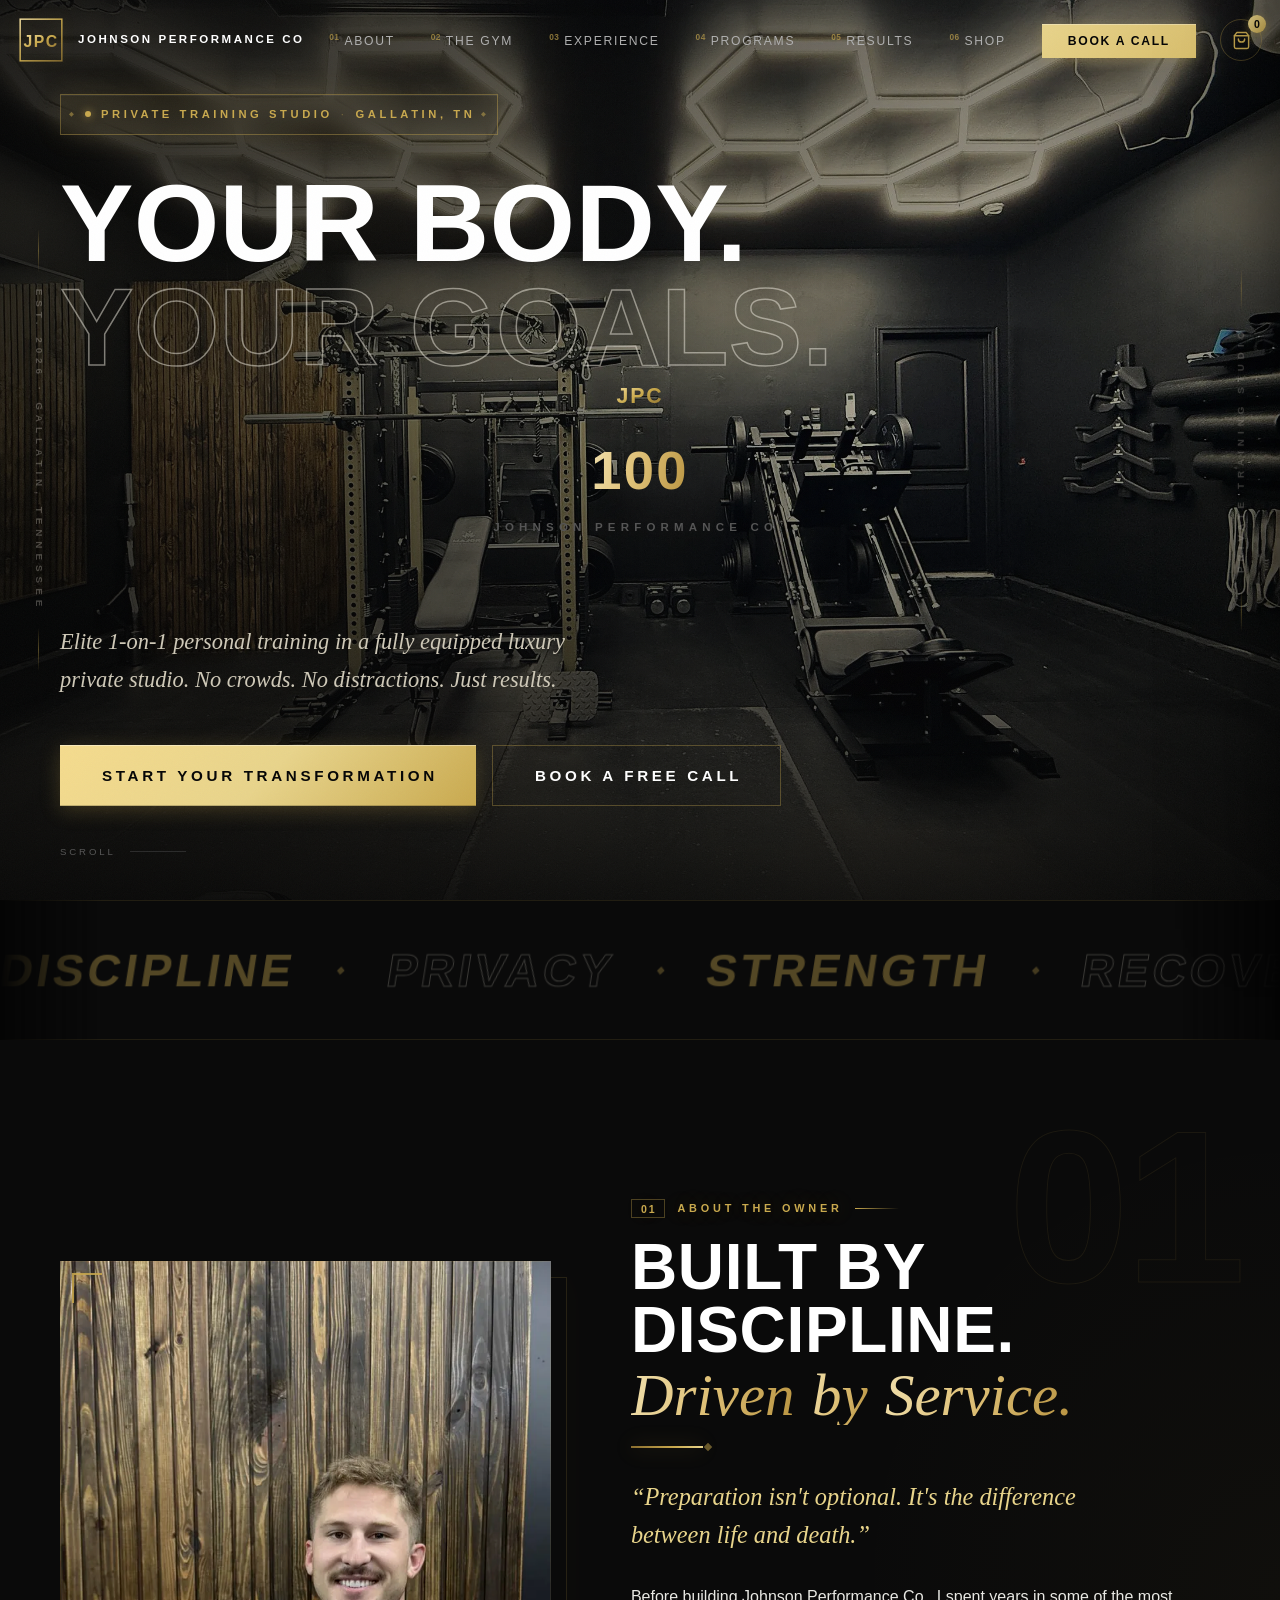
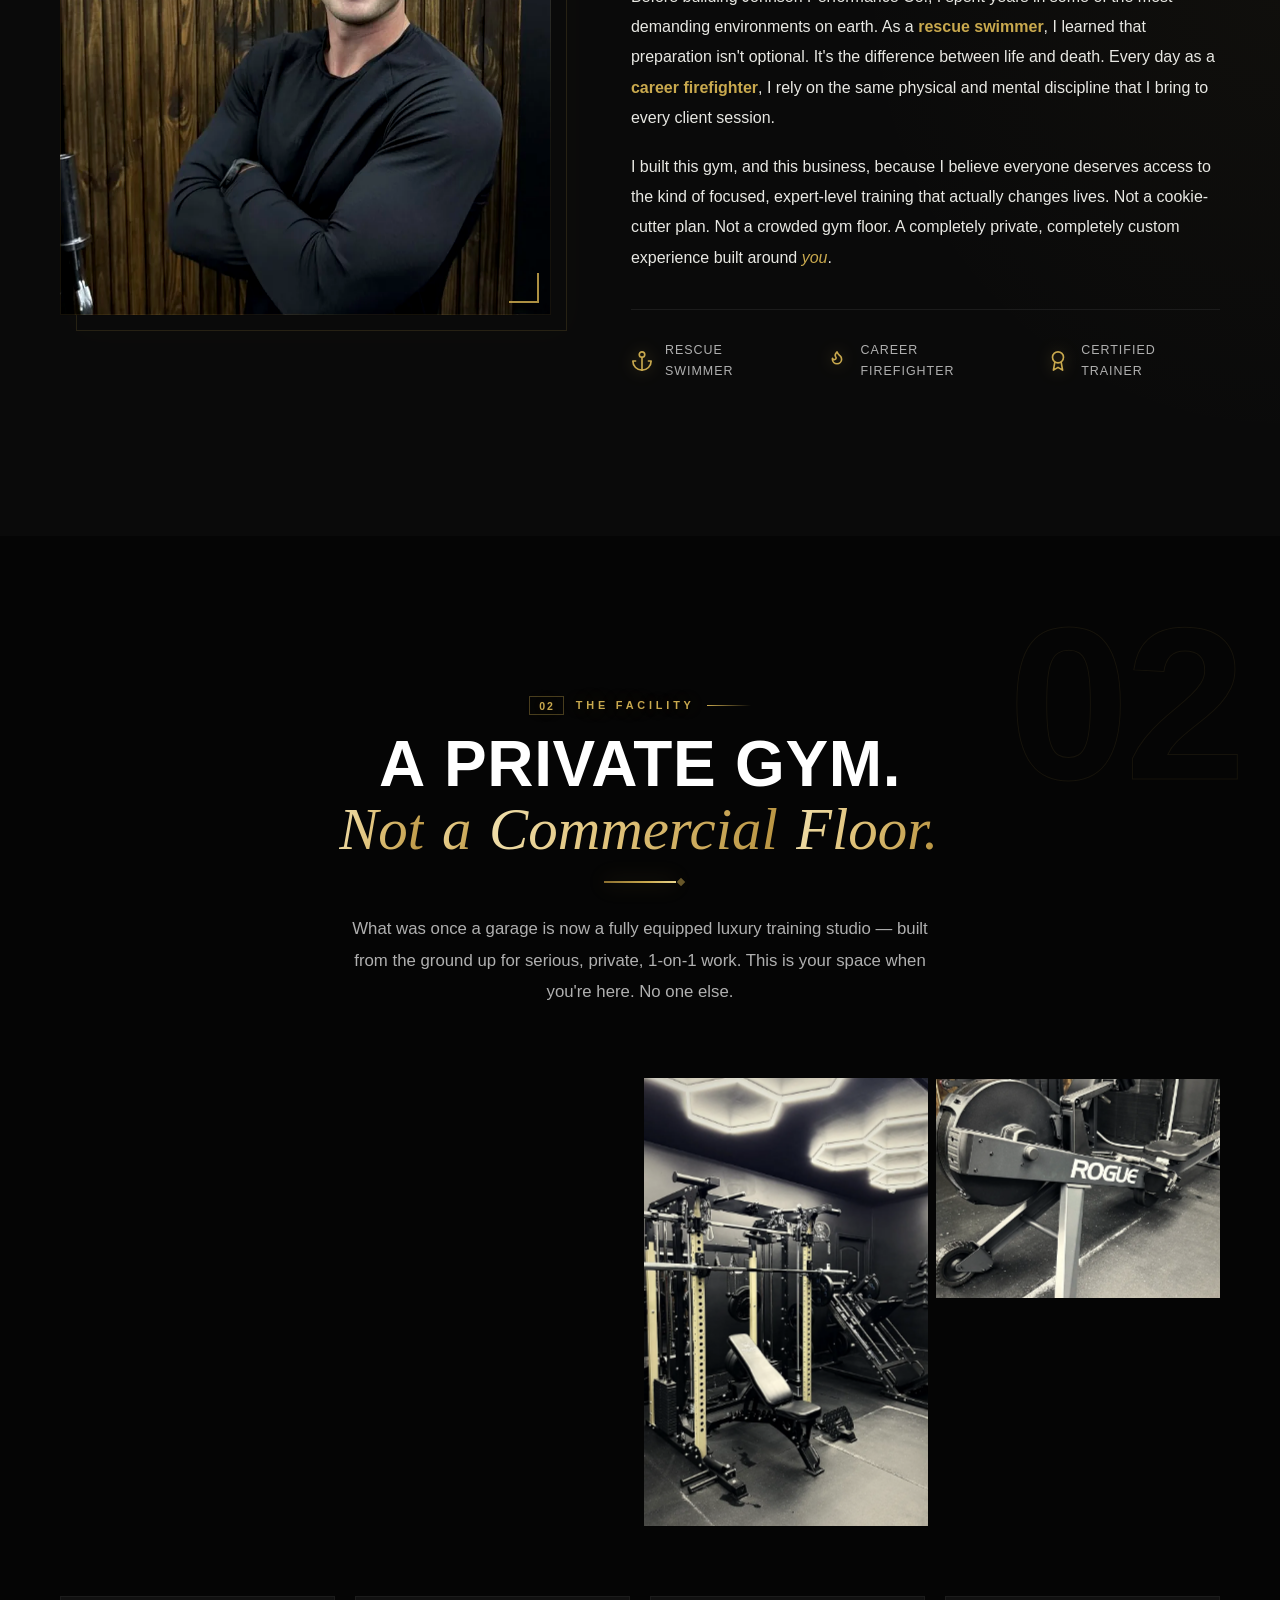
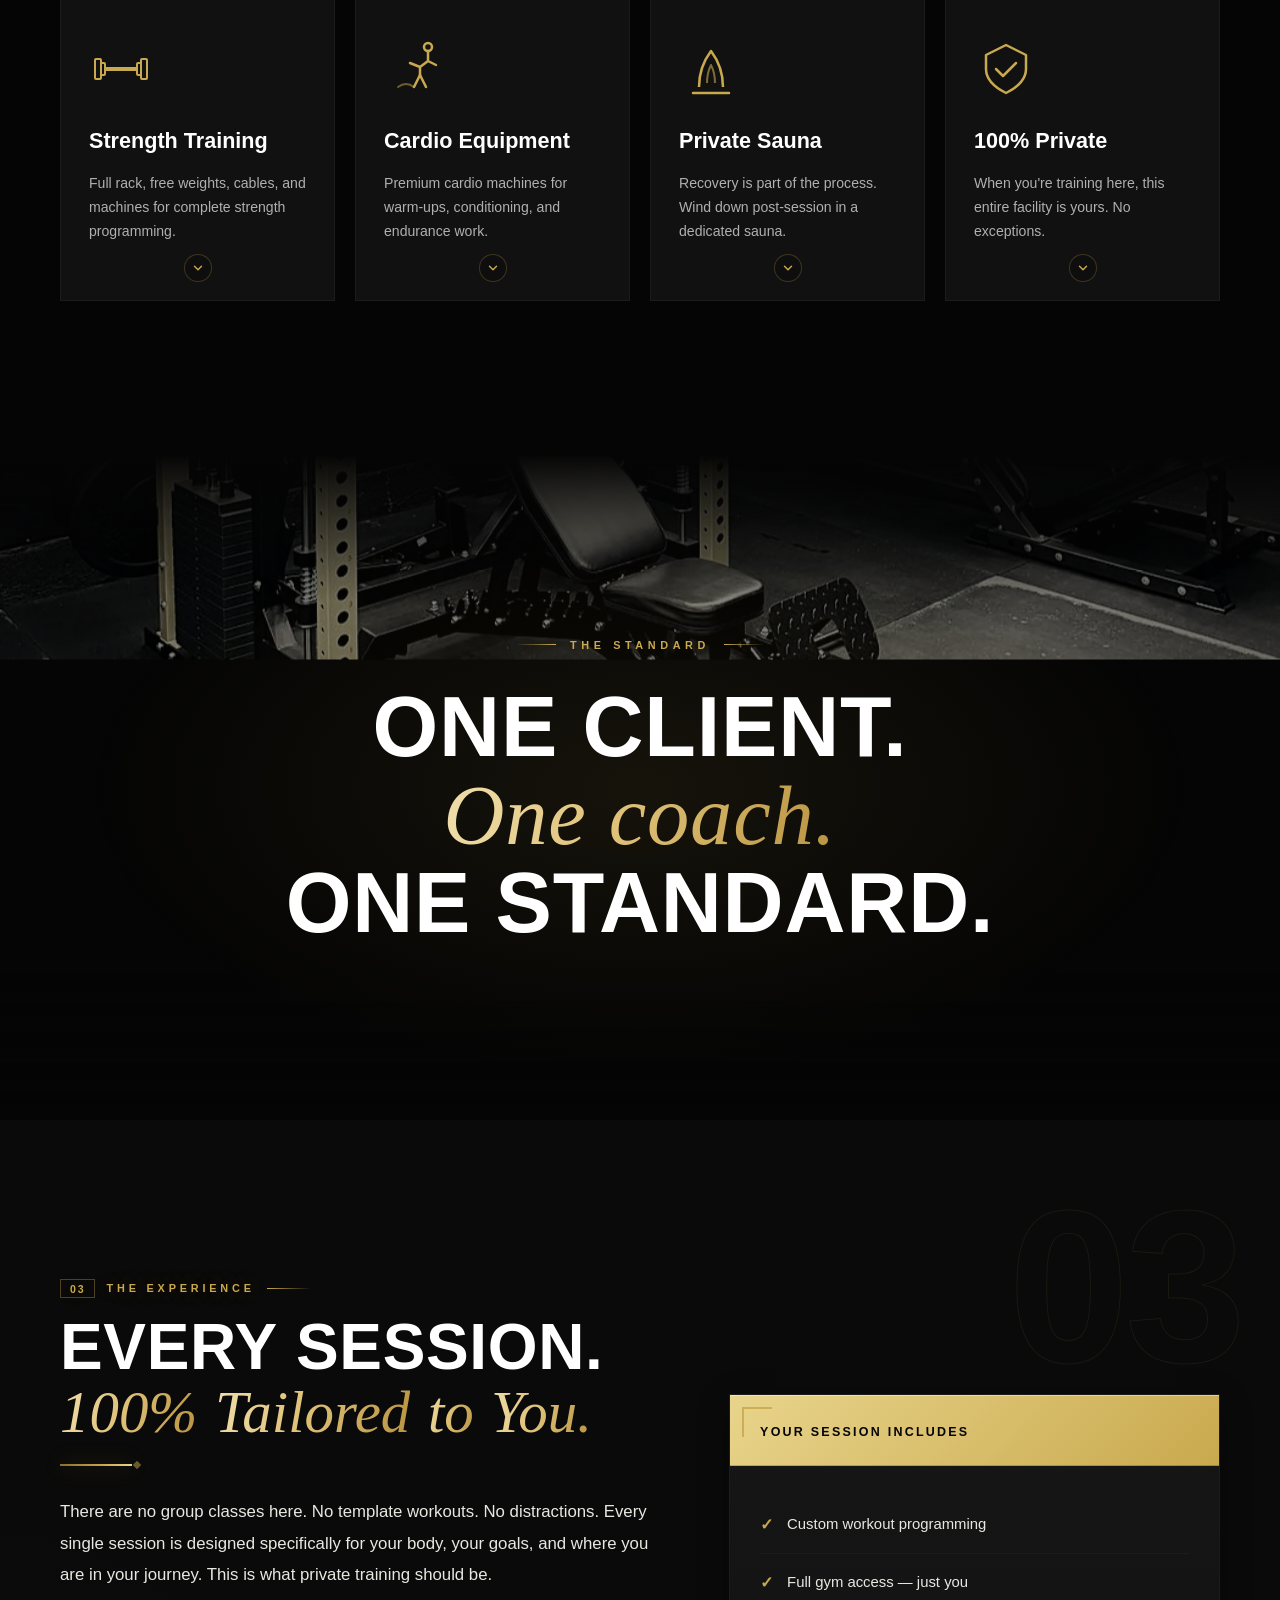
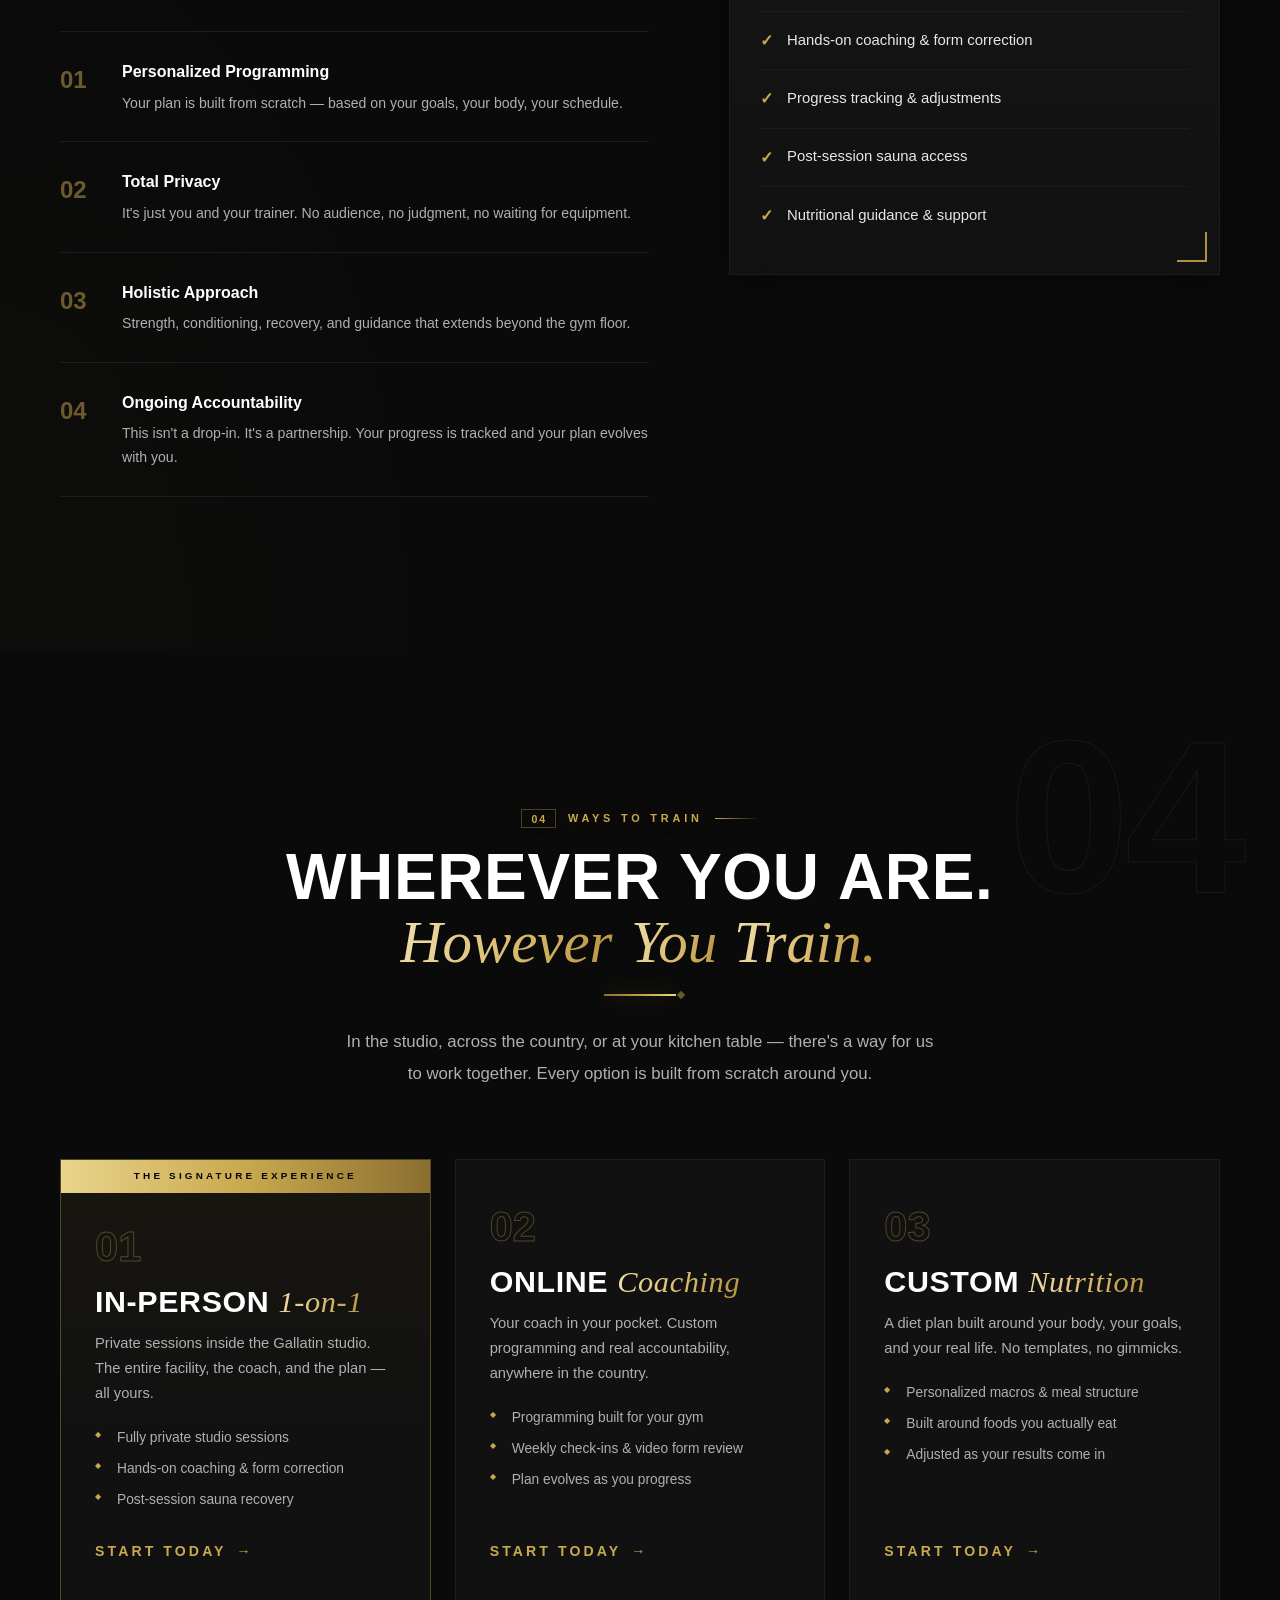
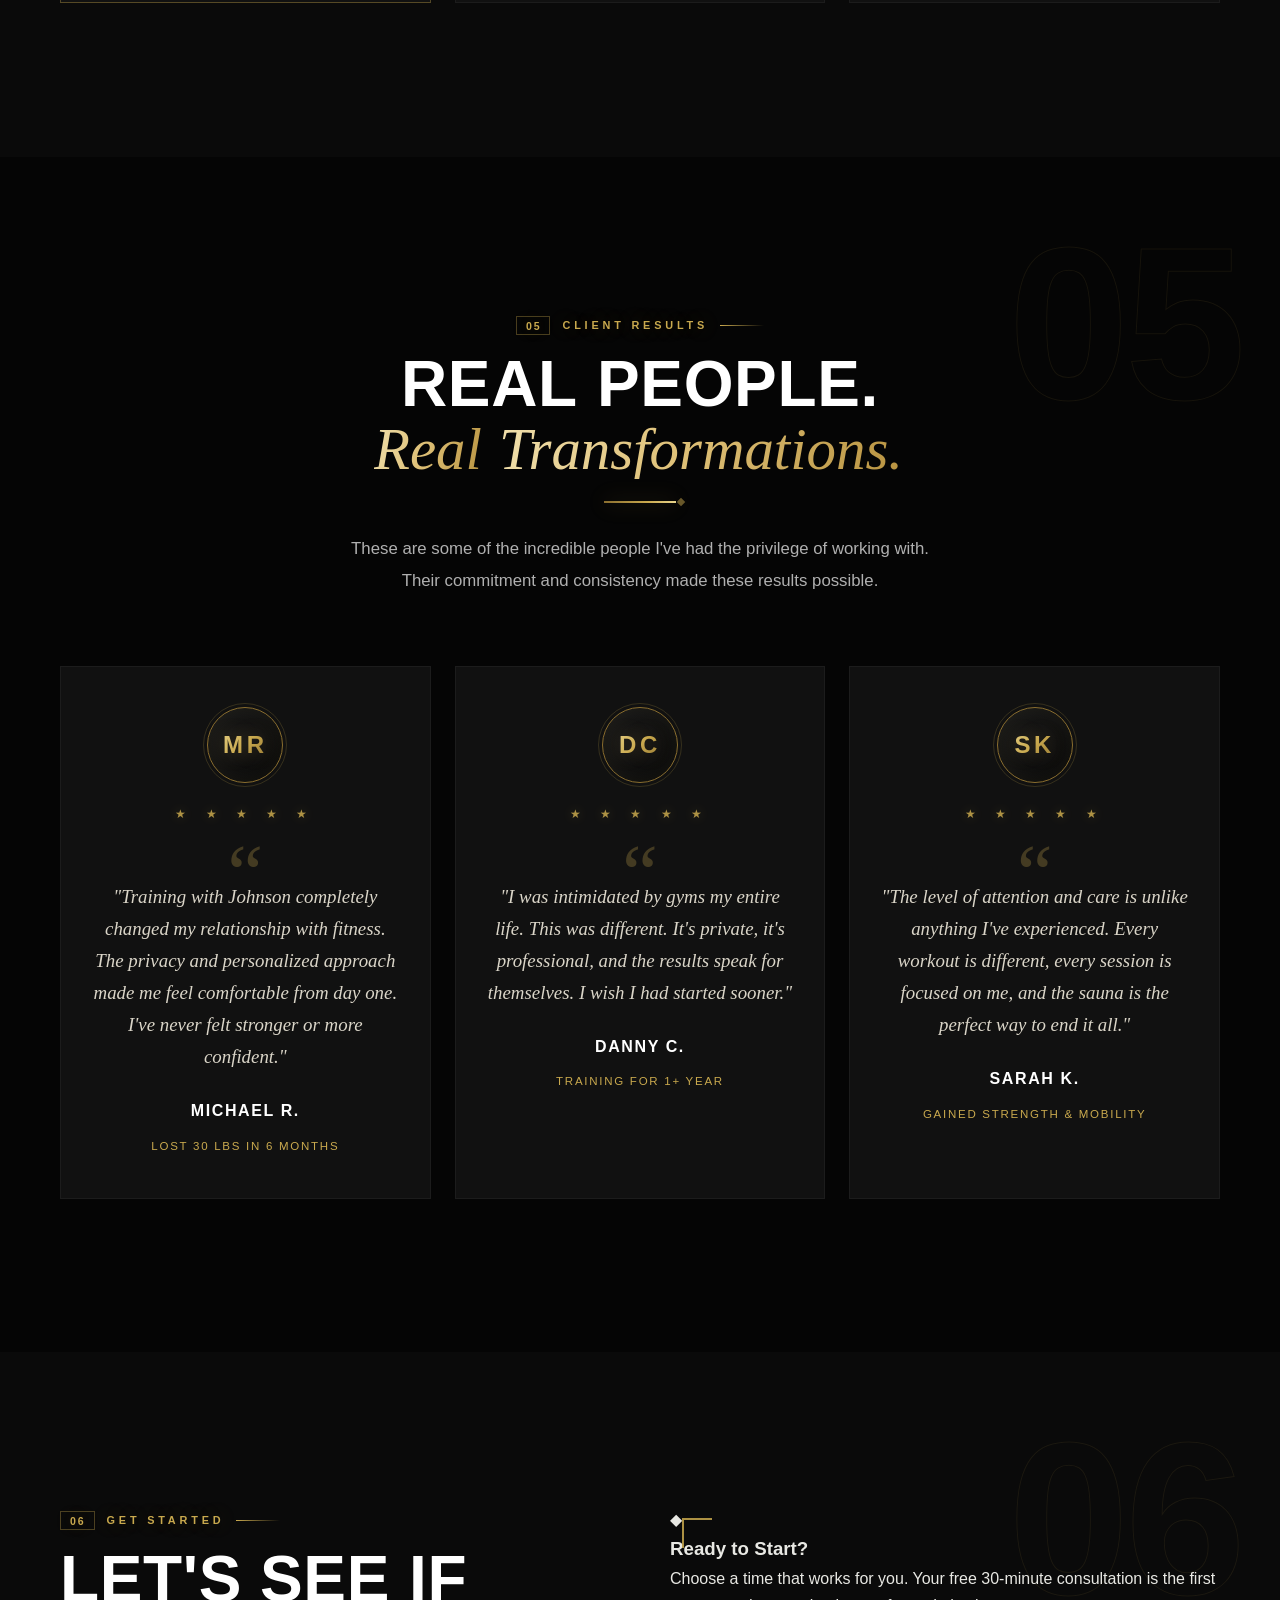
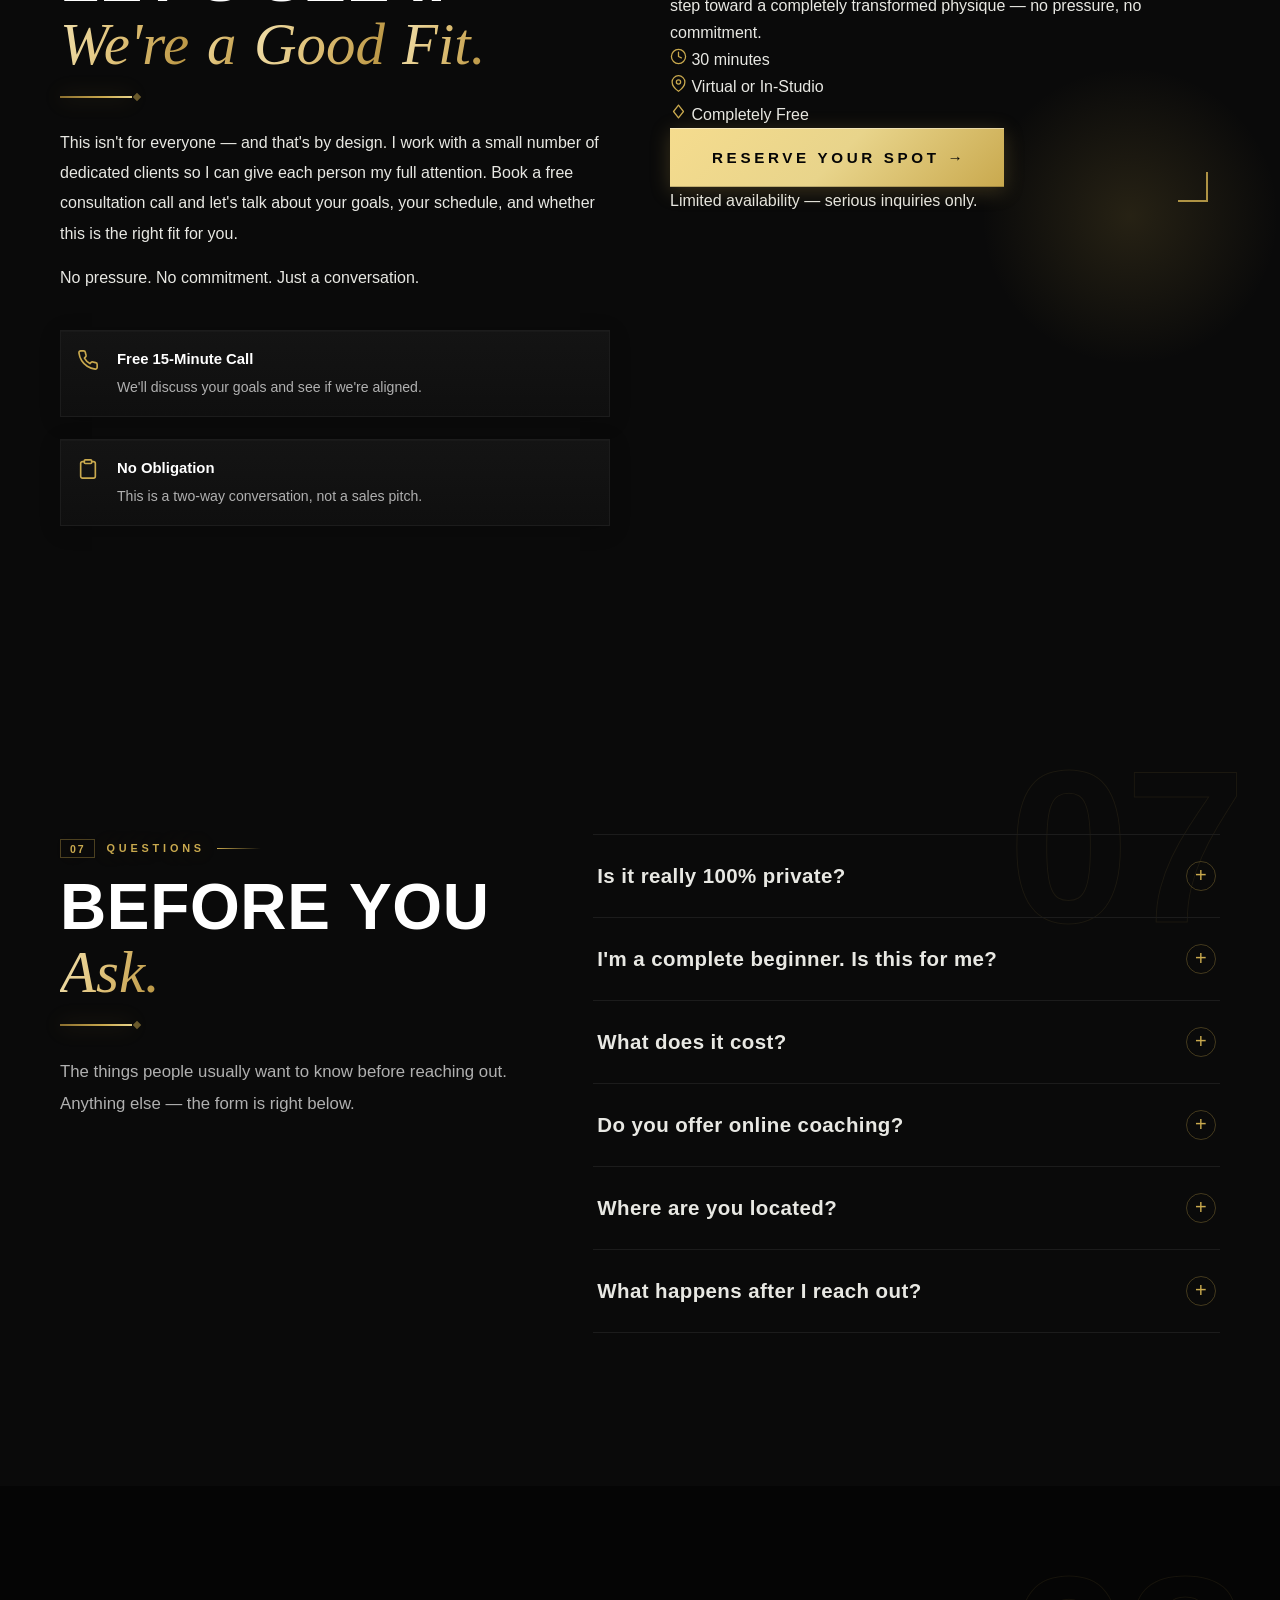
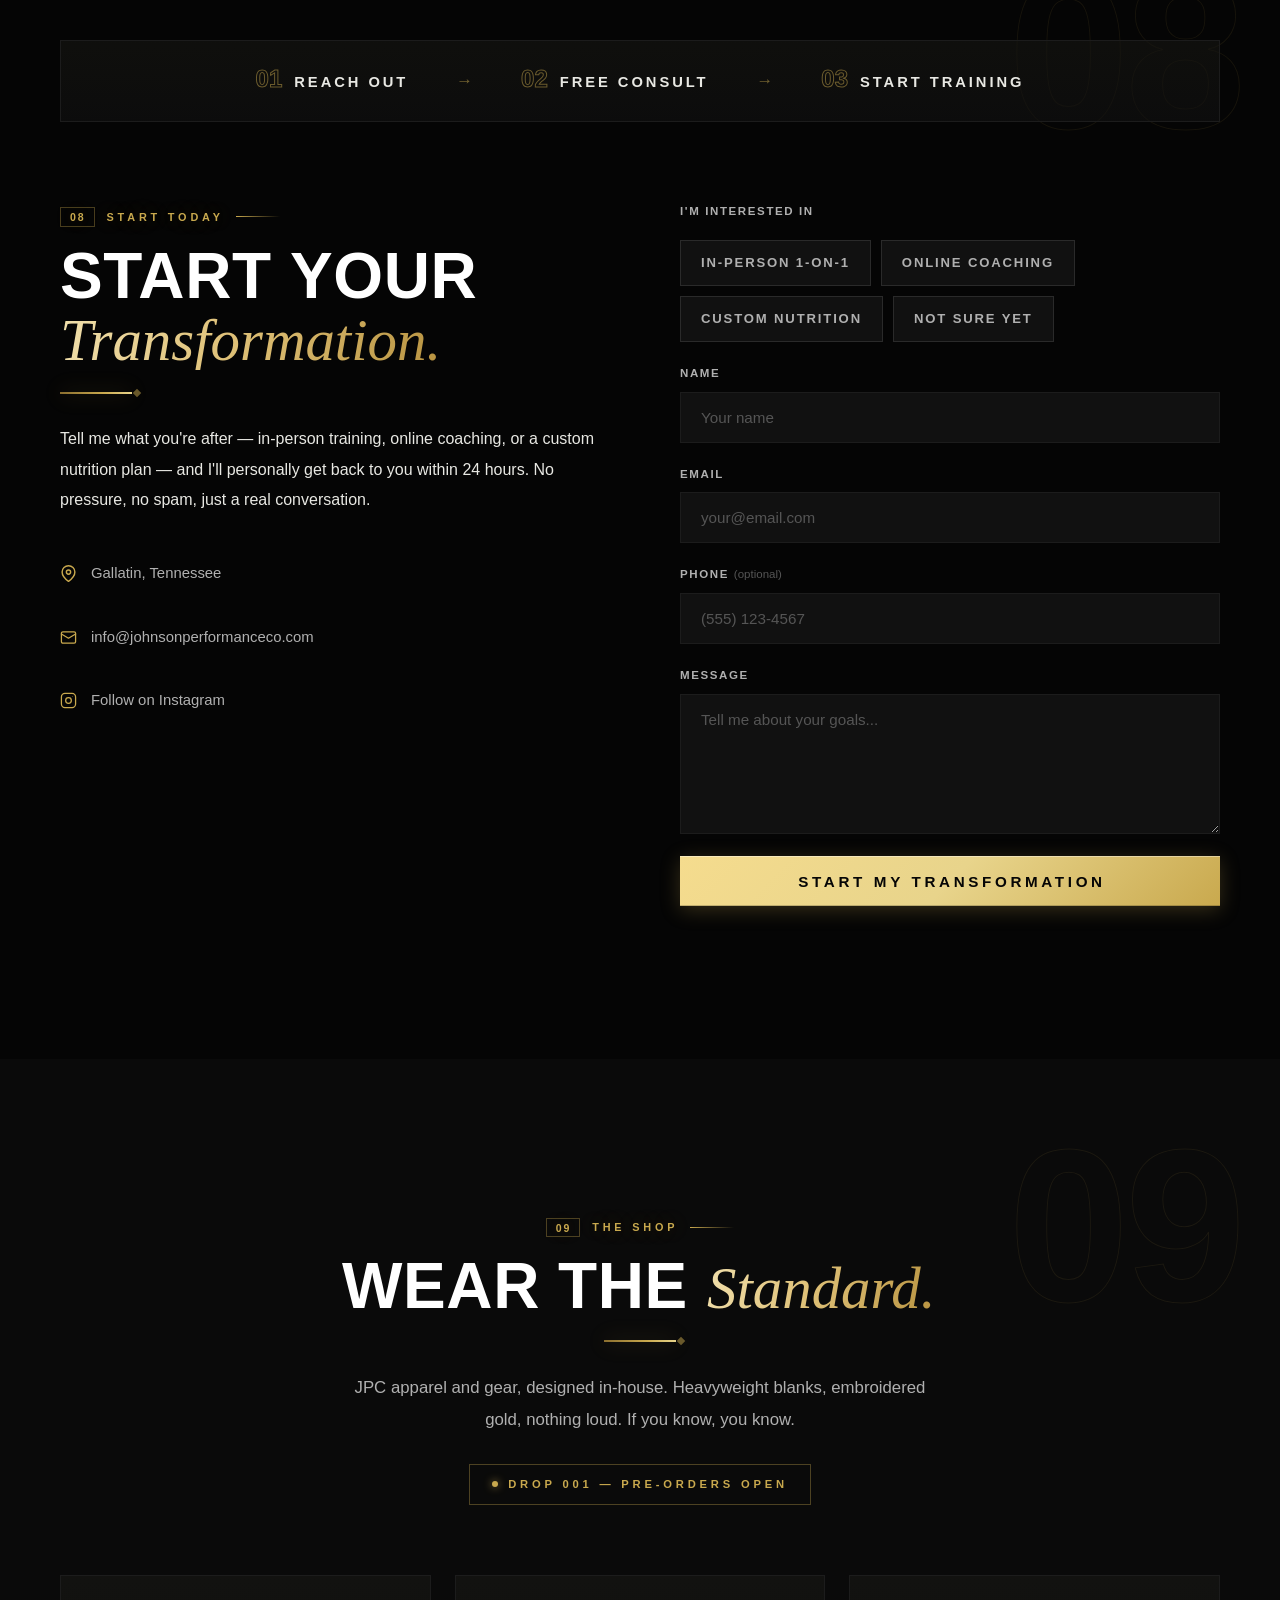
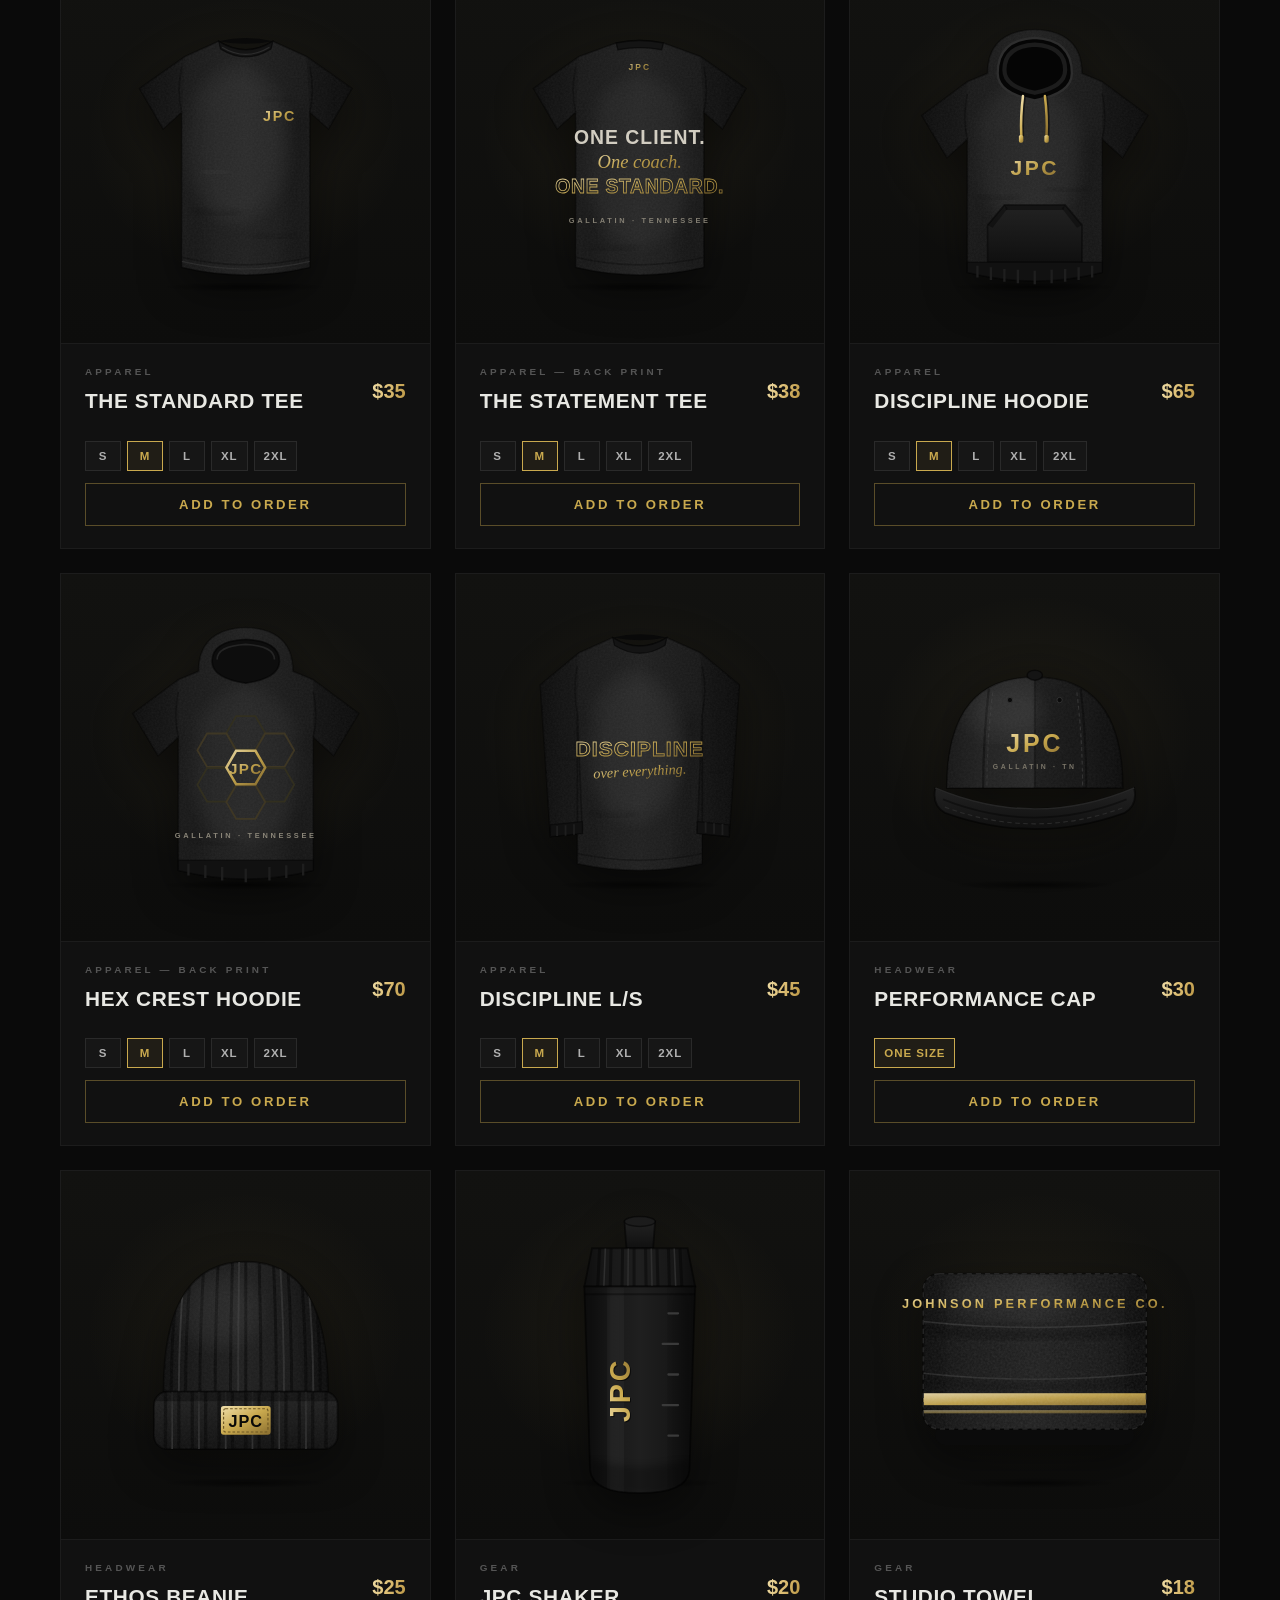
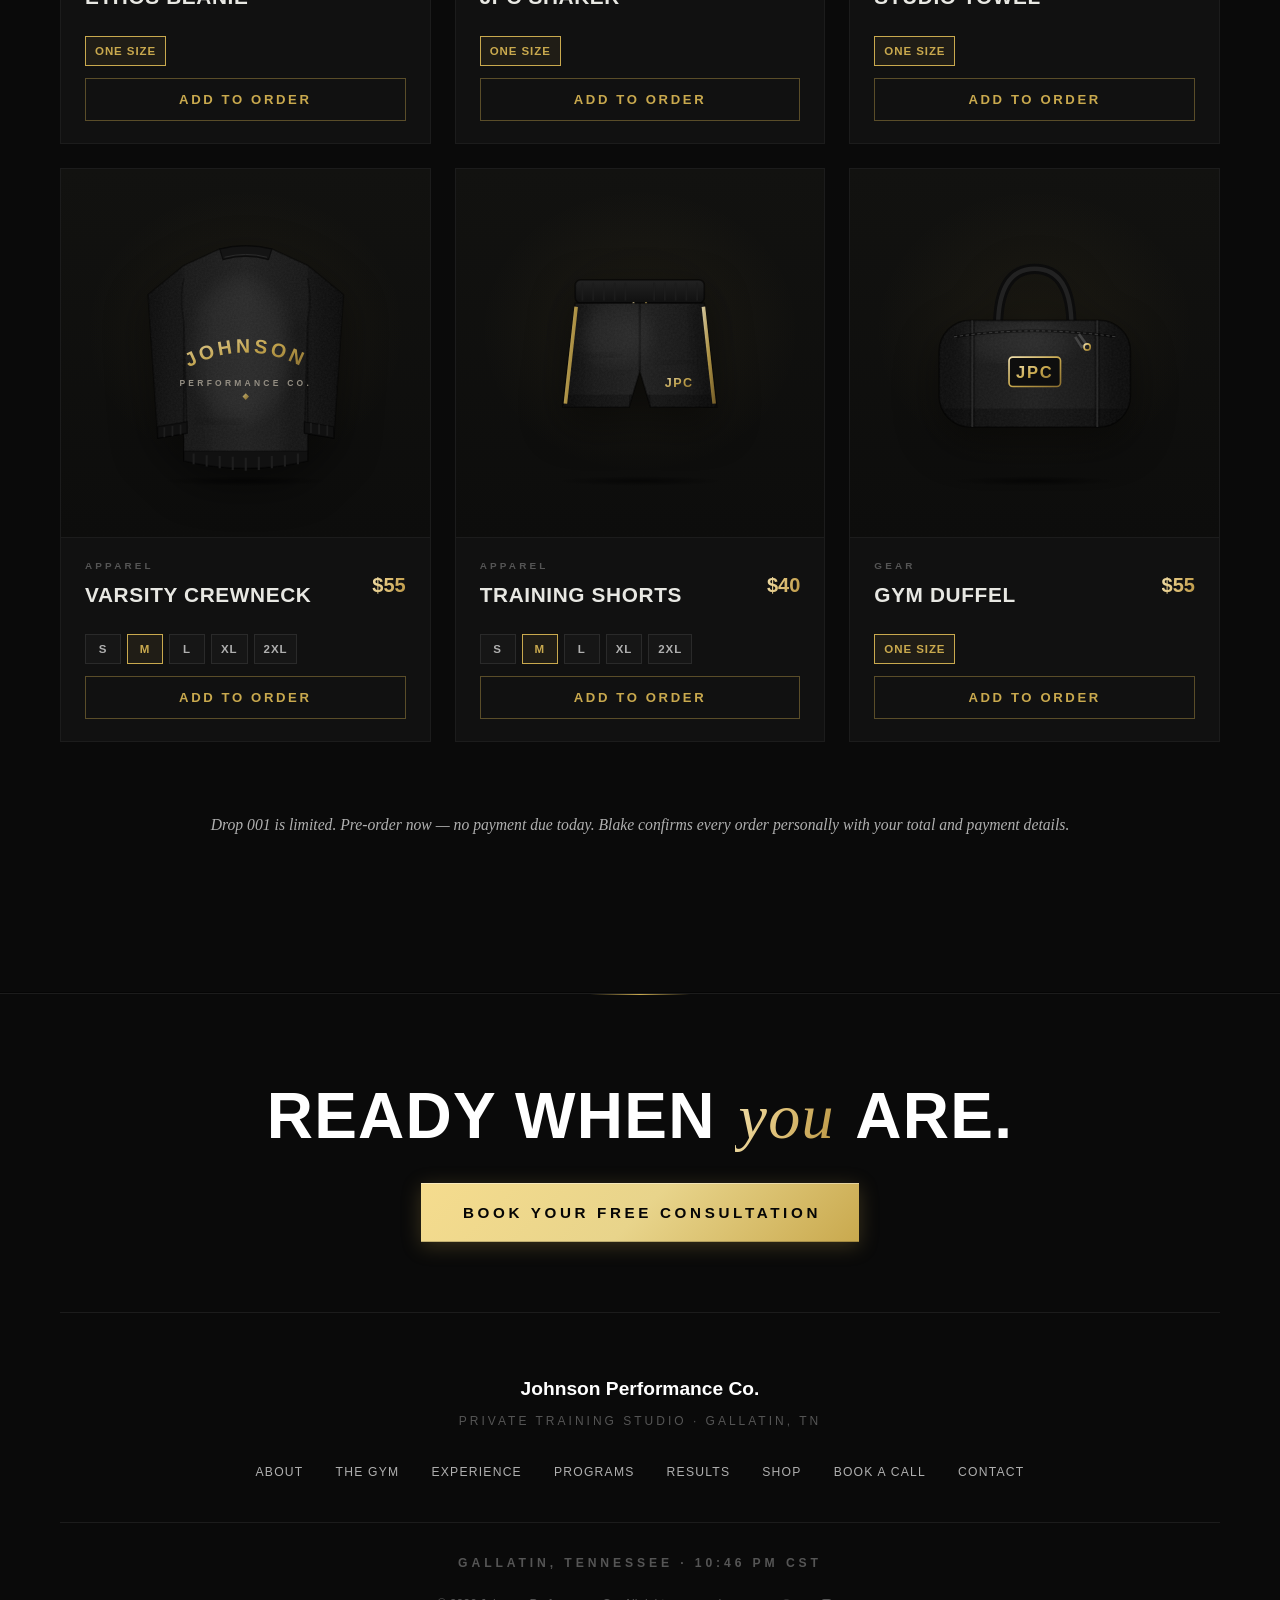
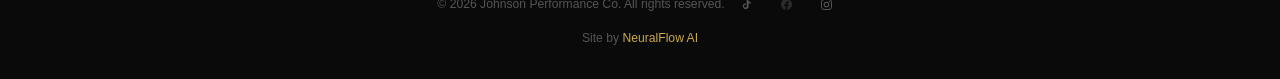
==== commit 827ef080: "Shop polish: centered mockups, fitted lettering, 3 new products (12-piece drop) CENTERING & LETTERIN" ====
--- a/index.html
+++ b/index.html
@@ -1051,7 +1051,7 @@
             <div class="merch__grid">
                 <div class="merch-card reveal">
                     <div class="merch-card__stage">
-                        <svg viewBox="0 0 200 200" aria-label="The Standard Tee — black t-shirt with gold JPC left-chest embroidery">
+                        <svg viewBox="15 14 170 170" aria-label="The Standard Tee — black t-shirt with gold JPC left-chest embroidery">
                             <defs>
                                 <clipPath id="cT1"><path d="M64 38 L84 29 Q100 39 116 29 L136 38 L163 57 L149 81 L138 71 L138 163 Q100 172 62 163 L62 71 L51 81 L37 57 Z"/></clipPath>
                             </defs>
@@ -1095,7 +1095,7 @@
 
                 <div class="merch-card reveal">
                     <div class="merch-card__stage">
-                        <svg viewBox="0 0 200 200" aria-label="The Statement Tee — back print reading One Client, One Coach, One Standard">
+                        <svg viewBox="15 14 170 170" aria-label="The Statement Tee — back print reading One Client, One Coach, One Standard">
                             <defs>
                                 <clipPath id="cT2"><path d="M64 38 L86 30 Q100 27 114 30 L136 38 L163 57 L149 81 L138 71 L138 163 Q100 172 62 163 L62 71 L51 81 L37 57 Z"/></clipPath>
                             </defs>
@@ -1115,11 +1115,11 @@
                             <path d="M86 30 Q100 27 114 30 L113 34 Q100 31.5 87 34 Z" fill="#141414" stroke="#000" stroke-opacity="0.5" stroke-width="0.8"/>
                             <text x="100" y="46" font-family="'Barlow Condensed','Arial Narrow',sans-serif" font-size="5" font-weight="800" fill="url(#mGold)" text-anchor="middle" letter-spacing="1.2" opacity="0.8">JPC</text>
                             <g text-anchor="middle" opacity="0.94">
-                                <line x1="82" y1="74" x2="118" y2="74" stroke="url(#mGold)" stroke-width="0.7" opacity="0.55"/>
+                                <line x1="72" y1="74" x2="128" y2="74" stroke="url(#mGold)" stroke-width="0.7" opacity="0.55"/>
                                 <text x="100" y="90" font-family="'Barlow Condensed','Arial Narrow',sans-serif" font-size="11.5" font-weight="800" fill="#DDD8CB" letter-spacing="0.6">ONE CLIENT.</text>
                                 <text x="100" y="104" font-family="'Cormorant Garamond',Georgia,serif" font-style="italic" font-size="11" fill="url(#mGold)">One coach.</text>
                                 <text x="100" y="119" font-family="'Barlow Condensed','Arial Narrow',sans-serif" font-size="11.5" font-weight="800" fill="none" stroke="url(#mGold)" stroke-width="0.5" letter-spacing="0.4">ONE STANDARD.</text>
-                                <line x1="82" y1="127" x2="118" y2="127" stroke="url(#mGold)" stroke-width="0.7" opacity="0.55"/>
+                                <line x1="72" y1="127" x2="128" y2="127" stroke="url(#mGold)" stroke-width="0.7" opacity="0.55"/>
                                 <text x="100" y="136.5" font-family="'Barlow Condensed','Arial Narrow',sans-serif" font-size="4.4" font-weight="600" fill="#8a8578" letter-spacing="1.6">GALLATIN · TENNESSEE</text>
                             </g>
                         </svg>
@@ -1133,7 +1133,7 @@
 
                 <div class="merch-card reveal">
                     <div class="merch-card__stage">
-                        <svg viewBox="0 0 200 200" aria-label="Discipline Hoodie — black hoodie with gold JPC logo and drawstrings">
+                        <svg viewBox="15 6 170 170" aria-label="Discipline Hoodie — black hoodie with gold JPC logo and drawstrings">
                             <defs>
                                 <clipPath id="cH1"><path d="M72 40 Q72 15 100 14 Q128 15 128 40 L140 45 L167 65 L152 90 L140 79 L140 158 Q100 168 60 158 L60 79 L48 90 L33 65 L60 45 Z"/></clipPath>
                             </defs>
@@ -1175,7 +1175,7 @@
 
                 <div class="merch-card reveal">
                     <div class="merch-card__stage">
-                        <svg viewBox="0 0 200 200" aria-label="Hex Crest Hoodie — back print of hexagon cluster inspired by the studio ceiling lights">
+                        <svg viewBox="15 6 170 170" aria-label="Hex Crest Hoodie — back print of hexagon cluster inspired by the studio ceiling lights">
                             <defs>
                                 <clipPath id="cH2"><path d="M72 40 Q72 15 100 14 Q128 15 128 40 L140 45 L167 65 L152 90 L140 79 L140 158 Q100 168 60 158 L60 79 L48 90 L33 65 L60 45 Z"/></clipPath>
                                 <polygon id="hxHex" points="14,0 7,12.1 -7,12.1 -14,0 -7,-12.1 7,-12.1" fill="none"/>
@@ -1218,7 +1218,7 @@
 
                 <div class="merch-card reveal">
                     <div class="merch-card__stage">
-                        <svg viewBox="0 0 200 200" aria-label="Discipline long-sleeve tee — outlined DISCIPLINE text with italic over everything script">
+                        <svg viewBox="15 15 170 170" aria-label="Discipline long-sleeve tee — outlined DISCIPLINE text with italic over everything script">
                             <defs>
                                 <clipPath id="cLS"><path d="M64 38 L84 29 Q100 39 116 29 L136 38 L159 57 L153 147 L134 145 L137 74 L137 163 Q100 171 63 163 L63 74 L66 145 L47 147 L41 57 Z"/></clipPath>
                             </defs>
@@ -1257,7 +1257,7 @@
 
                 <div class="merch-card reveal">
                     <div class="merch-card__stage">
-                        <svg viewBox="0 0 200 200" aria-label="Performance Cap — black cap with gold JPC embroidery">
+                        <svg viewBox="25 15 150 150" aria-label="Performance Cap — black cap with gold JPC embroidery">
                             <defs>
                                 <clipPath id="cCap"><path d="M54 106 Q54 48 100 48 Q146 48 146 106 Z"/></clipPath>
                             </defs>
@@ -1280,8 +1280,8 @@
                             <path d="M52 112 Q100 131 148 112" fill="none" stroke="#000" opacity="0.4" stroke-width="1"/>
                             <path d="M53 116 Q100 133.5 147 116" fill="none" stroke="#2a2a2a" stroke-width="0.6" stroke-dasharray="2.4 1.8"/>
                             <path d="M48 106 Q100 128 152 106" fill="none" stroke="#333" stroke-width="0.8" opacity="0.7"/>
-                            <text x="100" y="90" font-family="'Barlow Condensed','Arial Narrow',sans-serif" font-size="13" font-weight="800" fill="url(#mGold)" text-anchor="middle" letter-spacing="1.5">JPC</text>
-                            <text x="100" y="97.5" font-family="'Barlow Condensed','Arial Narrow',sans-serif" font-size="3.6" font-weight="600" fill="#7a7568" text-anchor="middle" letter-spacing="1.4">GALLATIN · TN</text>
+                            <text x="100" y="87" font-family="'Barlow Condensed','Arial Narrow',sans-serif" font-size="13" font-weight="800" fill="url(#mGold)" text-anchor="middle" letter-spacing="1.5">JPC</text>
+                            <text x="100" y="96" font-family="'Barlow Condensed','Arial Narrow',sans-serif" font-size="3.6" font-weight="600" fill="#7a7568" text-anchor="middle" letter-spacing="1.4">GALLATIN · TN</text>
                         </svg>
                     </div>
                     <div class="merch-card__info">
@@ -1293,7 +1293,7 @@
 
                 <div class="merch-card reveal">
                     <div class="merch-card__stage">
-                        <svg viewBox="0 0 200 200" aria-label="Ethos Beanie — ribbed black beanie with gold JPC label">
+                        <svg viewBox="25 18 150 150" aria-label="Ethos Beanie — ribbed black beanie with gold JPC label">
                             <defs>
                                 <clipPath id="cBean"><path d="M57 112 Q57 44 100 44 Q143 44 143 112 Z"/></clipPath>
                                 <clipPath id="cBeanCuff"><rect x="52" y="112" width="96" height="30" rx="7"/></clipPath>
@@ -1327,7 +1327,7 @@
 
                 <div class="merch-card reveal">
                     <div class="merch-card__stage">
-                        <svg viewBox="0 0 200 200" aria-label="JPC Shaker — black shaker bottle with gold JPC lettering">
+                        <svg viewBox="35 23 130 150" aria-label="JPC Shaker — black shaker bottle with gold JPC lettering">
                             <defs>
                                 <clipPath id="cShak"><path d="M71 62 L129 62 L126 158 Q125 170 100 170 Q75 170 74 158 Z"/></clipPath>
                                 <clipPath id="cShakLid"><path d="M75 42 L125 42 L129 62 L71 62 Z"/></clipPath>
@@ -1348,8 +1348,8 @@
                                 <path d="M74 152 Q100 160 126 152 L126 170 L74 170 Z" fill="#000" opacity="0.25" filter="url(#mB2)"/>
                             </g>
                             <path d="M120 76 L115 76 M120 92 L112 92 M120 108 L115 108 M120 124 L112 124 M120 140 L115 140" stroke="#3a3a3a" stroke-width="1.2" stroke-linecap="round"/>
-                            <text x="89.5" y="116.5" font-family="'Barlow Condensed','Arial Narrow',sans-serif" font-size="15" font-weight="800" fill="#000" text-anchor="middle" letter-spacing="1.5" transform="rotate(-90 89 116)" opacity="0.6">JPC</text>
-                            <text x="89" y="116" font-family="'Barlow Condensed','Arial Narrow',sans-serif" font-size="15" font-weight="800" fill="url(#mGold)" text-anchor="middle" letter-spacing="1.5" transform="rotate(-90 89 116)">JPC</text>
+                            <text x="95.5" y="116.5" font-family="'Barlow Condensed','Arial Narrow',sans-serif" font-size="15" font-weight="800" fill="#000" text-anchor="middle" letter-spacing="1.5" transform="rotate(-90 95.5 116.5)" opacity="0.6">JPC</text>
+                            <text x="95" y="116" font-family="'Barlow Condensed','Arial Narrow',sans-serif" font-size="15" font-weight="800" fill="url(#mGold)" text-anchor="middle" letter-spacing="1.5" transform="rotate(-90 95 116)">JPC</text>
                         </svg>
                     </div>
                     <div class="merch-card__info">
@@ -1361,7 +1361,7 @@
 
                 <div class="merch-card reveal">
                     <div class="merch-card__stage">
-                        <svg viewBox="0 0 200 200" aria-label="Studio Towel — folded black gym towel with gold stripe and JPC embroidery">
+                        <svg viewBox="28 33 144 144" aria-label="Studio Towel — folded black gym towel with gold stripe and JPC embroidery">
                             <defs>
                                 <clipPath id="cTow"><rect x="44" y="64" width="112" height="78" rx="8"/></clipPath>
                             </defs>
@@ -1390,6 +1390,115 @@
                         <span class="merch-card__price">$18</span>
                     </div>
                 </div>
+
+                <div class="merch-card reveal">
+                    <div class="merch-card__stage">
+                        <svg viewBox="12 6 176 176" aria-label="Varsity Crewneck — arched Johnson lettering across the chest">
+                            <defs>
+                                <clipPath id="cCrew"><path d="M62 40 L84 30 Q100 26 116 30 L138 40 L160 58 L154 146 L136 143 L138 74 L138 160 Q100 169 62 160 L62 74 L64 143 L46 146 L40 58 Z"/></clipPath>
+                                <path id="crewArc" d="M66 102 Q100 85 134 102" fill="none"/>
+                            </defs>
+                            <path d="M62 40 L84 30 Q100 26 116 30 L138 40 L160 58 L154 146 L136 143 L138 74 L138 160 Q100 169 62 160 L62 74 L64 143 L46 146 L40 58 Z" fill="url(#fabV)" stroke="#000" stroke-opacity="0.4" stroke-width="1"/>
+                            <g clip-path="url(#cCrew)">
+                                <path d="M138 40 L160 58 L154 146 L136 143 L138 74 Z" fill="#000" opacity="0.2"/>
+                                <path d="M62 40 L40 58 L46 146 L64 143 L62 74 Z" fill="#000" opacity="0.12"/>
+                                <path d="M138 48 Q141 61 138 74" stroke="#000" opacity="0.4" stroke-width="1" fill="none"/>
+                                <path d="M62 48 Q59 61 62 74" stroke="#000" opacity="0.35" stroke-width="1" fill="none"/>
+                                <path d="M62 74 Q73 118 62 160 L78 160 Q70 116 76 76 Z" fill="#000" opacity="0.13" filter="url(#mB4)"/>
+                                <path d="M138 74 Q127 118 138 160 L122 160 Q130 116 124 76 Z" fill="#000" opacity="0.17" filter="url(#mB4)"/>
+                                <ellipse cx="97" cy="92" rx="30" ry="44" fill="#fff" opacity="0.05" filter="url(#mB6)"/>
+                                <path d="M70 134 Q86 140 98 135" stroke="#000" opacity="0.2" stroke-width="2.5" fill="none" filter="url(#mB2)"/>
+                                <rect x="30" y="18" width="145" height="155" filter="url(#mNoise)"/>
+                            </g>
+                            <path d="M84 30 Q100 26 116 30 L114 36.5 Q100 32.5 86 36.5 Z" fill="#141414" stroke="#000" stroke-opacity="0.5" stroke-width="0.8"/>
+                            <path d="M87 35 Q100 31.5 113 35" stroke="#2c2c2c" stroke-width="0.6" fill="none"/>
+                            <path d="M46 139 L64 136 L64 143 L46 146 Z" fill="#111" stroke="#000" stroke-opacity="0.4" stroke-width="0.8"/>
+                            <path d="M136 136 L154 139 L154 146 L136 143 Z" fill="#111" stroke="#000" stroke-opacity="0.4" stroke-width="0.8"/>
+                            <path d="M50 139.4 L50 145.4 M55 138.6 L55 144.8 M60 137.8 L60 143.8 M140 136.8 L140 142.8 M145 137.5 L145 143.7 M150 138.3 L150 144.5" stroke="#1e1e1e" stroke-width="1.1"/>
+                            <path d="M62 154 L138 154 L138 160 Q100 169 62 160 Z" fill="#111" stroke="#000" stroke-opacity="0.4" stroke-width="0.8"/>
+                            <path d="M68 155.5 L68 162 M76 156.5 L76 163.5 M84 157 L84 164.5 M92 157.5 L92 165.5 M100 158 L100 166 M108 157.5 L108 165.5 M116 157 L116 164.5 M124 156.5 L124 163.5 M132 155.5 L132 162" stroke="#1e1e1e" stroke-width="1.3"/>
+                            <g opacity="0.95">
+                                <text font-family="'Barlow Condensed','Arial Narrow',sans-serif" font-size="12" font-weight="800" fill="url(#mGold)" letter-spacing="2"><textPath href="#crewArc" startOffset="50%" text-anchor="middle">JOHNSON</textPath></text>
+                                <text x="100" y="114" font-family="'Barlow Condensed','Arial Narrow',sans-serif" font-size="5.2" font-weight="600" fill="#9a9488" text-anchor="middle" letter-spacing="2">PERFORMANCE CO.</text>
+                                <path d="M84 120.5 L96 120.5 M104 120.5 L116 120.5" stroke="url(#mGold)" stroke-width="0.6" opacity="0.6"/>
+                                <path d="M100 118.4 L102 120.5 L100 122.6 L98 120.5 Z" fill="url(#mGold)" opacity="0.8"/>
+                            </g>
+                        </svg>
+                    </div>
+                    <div class="merch-card__info">
+                        <span class="merch-card__cat">Apparel</span>
+                        <h3 class="merch-card__name">Varsity Crewneck</h3>
+                        <span class="merch-card__price">$55</span>
+                    </div>
+                </div>
+
+                <div class="merch-card reveal">
+                    <div class="merch-card__stage">
+                        <svg viewBox="20 16 160 160" aria-label="Training Shorts — black mesh shorts with gold side stripes and JPC hit">
+                            <defs>
+                                <clipPath id="cShorts"><path d="M64 68 L136 68 L143 126 L106 126 L100 106 L94 126 L57 126 Z"/></clipPath>
+                            </defs>
+                            <rect x="64" y="55" width="72" height="13" rx="3" fill="url(#fabD)" stroke="#000" stroke-opacity="0.5" stroke-width="1"/>
+                            <path d="M68 56.5 L68 66.5 M74 56.5 L74 66.5 M80 56.5 L80 66.5 M86 56.5 L86 66.5 M92 56.5 L92 66.5 M108 56.5 L108 66.5 M114 56.5 L114 66.5 M120 56.5 L120 66.5 M126 56.5 L126 66.5 M132 56.5 L132 66.5" stroke="#1c1c1c" stroke-width="1"/>
+                            <path d="M96.5 68 Q94.5 76 95.5 81 M103.5 68 Q105.5 76 104.5 81" stroke="url(#mGold)" stroke-width="1.3" stroke-linecap="round" fill="none"/>
+                            <rect x="94.4" y="80.5" width="2.2" height="3.6" rx="0.9" fill="url(#mGold)"/>
+                            <rect x="103.4" y="80.5" width="2.2" height="3.6" rx="0.9" fill="url(#mGold)"/>
+                            <path d="M64 68 L136 68 L143 126 L106 126 L100 106 L94 126 L57 126 Z" fill="url(#fabV)" stroke="#000" stroke-opacity="0.45" stroke-width="1"/>
+                            <g clip-path="url(#cShorts)">
+                                <path d="M100 68 L100 106" stroke="#000" opacity="0.4" stroke-width="1.4"/>
+                                <path d="M64 68 L57 126 L66 126 L72 70 Z" fill="#000" opacity="0.14" filter="url(#mB4)"/>
+                                <path d="M136 68 L143 126 L134 126 L128 70 Z" fill="#000" opacity="0.18" filter="url(#mB4)"/>
+                                <ellipse cx="86" cy="86" rx="20" ry="16" fill="#fff" opacity="0.05" filter="url(#mB6)"/>
+                                <path d="M70 96 Q80 100 88 97" stroke="#000" opacity="0.2" stroke-width="2" fill="none" filter="url(#mB2)"/>
+                                <path d="M110 100 Q120 104 130 100" stroke="#000" opacity="0.18" stroke-width="2" fill="none" filter="url(#mB2)"/>
+                                <rect x="57" y="119" width="49" height="7" fill="#000" opacity="0.3"/>
+                                <rect x="94" y="119" width="49" height="7" fill="#000" opacity="0.3"/>
+                                <rect x="50" y="60" width="100" height="72" filter="url(#mNoise)"/>
+                            </g>
+                            <path d="M64.5 70 L58.5 124" stroke="url(#mGold)" stroke-width="2" opacity="0.85"/>
+                            <path d="M135.5 70 L141.5 124" stroke="url(#mGold)" stroke-width="2" opacity="0.85"/>
+                            <text x="122" y="115" font-family="'Barlow Condensed','Arial Narrow',sans-serif" font-size="7" font-weight="800" fill="url(#mGold)" text-anchor="middle" letter-spacing="0.8" opacity="0.95">JPC</text>
+                        </svg>
+                    </div>
+                    <div class="merch-card__info">
+                        <span class="merch-card__cat">Apparel</span>
+                        <h3 class="merch-card__name">Training Shorts</h3>
+                        <span class="merch-card__price">$40</span>
+                    </div>
+                </div>
+
+                <div class="merch-card reveal">
+                    <div class="merch-card__stage">
+                        <svg viewBox="22 28 156 156" aria-label="Gym Duffel — black duffel bag with gold JPC patch">
+                            <defs>
+                                <clipPath id="cDuf"><rect x="48" y="88" width="104" height="58" rx="17"/></clipPath>
+                            </defs>
+                            <path d="M80 92 Q80 60 100 60 Q120 60 120 92" fill="none" stroke="#0c0c0c" stroke-width="5.5" stroke-linecap="round"/>
+                            <path d="M80 92 Q80 60 100 60 Q120 60 120 92" fill="none" stroke="#222" stroke-width="2.4" stroke-linecap="round"/>
+                            <rect x="48" y="88" width="104" height="58" rx="17" fill="url(#fabV)" stroke="#000" stroke-opacity="0.5" stroke-width="1"/>
+                            <g clip-path="url(#cDuf)">
+                                <rect x="48" y="88" width="16" height="58" fill="#000" opacity="0.2" filter="url(#mB4)"/>
+                                <rect x="136" y="88" width="16" height="58" fill="#000" opacity="0.24" filter="url(#mB4)"/>
+                                <ellipse cx="92" cy="100" rx="30" ry="9" fill="#fff" opacity="0.06" filter="url(#mB6)"/>
+                                <rect x="48" y="136" width="104" height="10" fill="#000" opacity="0.35"/>
+                                <path d="M66 88 L66 146 M134 88 L134 146" stroke="#000" opacity="0.35" stroke-width="3"/>
+                                <path d="M66 88 L66 146 M134 88 L134 146" stroke="#242424" stroke-width="1"/>
+                                <rect x="44" y="84" width="112" height="66" filter="url(#mNoise)"/>
+                            </g>
+                            <path d="M56 97 Q100 90.5 144 97" fill="none" stroke="#000" opacity="0.5" stroke-width="1.6"/>
+                            <path d="M56 97 Q100 90.5 144 97" fill="none" stroke="#3a3a3a" stroke-width="0.6" stroke-dasharray="1.8 1.4"/>
+                            <path d="M124 95.5 L128 101 L125.5 102.5 L122 97" stroke="#444" stroke-width="1.4" fill="none"/>
+                            <circle cx="128.5" cy="102.5" r="1.7" fill="none" stroke="url(#mGold)" stroke-width="0.9"/>
+                            <rect x="86" y="108" width="28" height="16" rx="2" fill="#0e0e0e" stroke="url(#mGold)" stroke-width="0.9"/>
+                            <text x="100" y="119.5" font-family="'Barlow Condensed','Arial Narrow',sans-serif" font-size="9" font-weight="800" fill="url(#mGold)" text-anchor="middle" letter-spacing="1">JPC</text>
+                        </svg>
+                    </div>
+                    <div class="merch-card__info">
+                        <span class="merch-card__cat">Gear</span>
+                        <h3 class="merch-card__name">Gym Duffel</h3>
+                        <span class="merch-card__price">$55</span>
+                    </div>
+                </div>
             </div>
 
             <div class="merch__cta reveal">
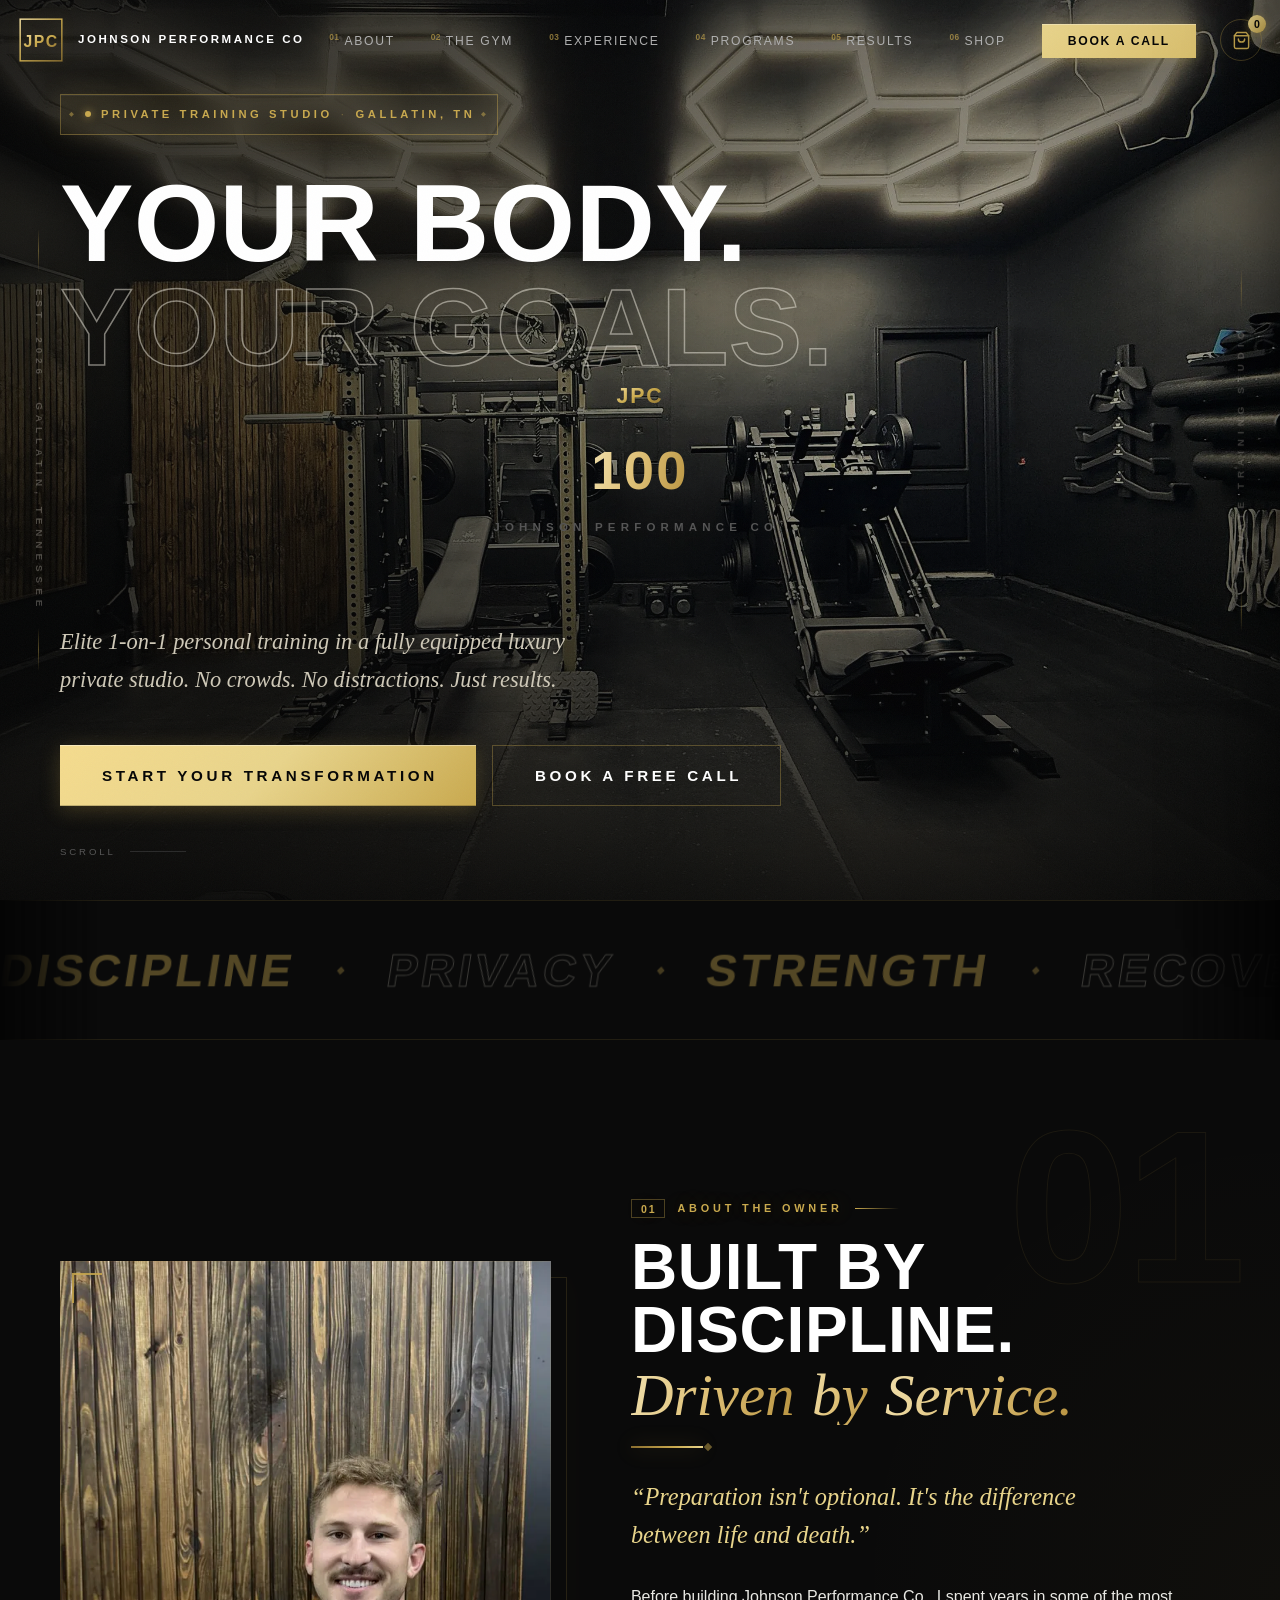
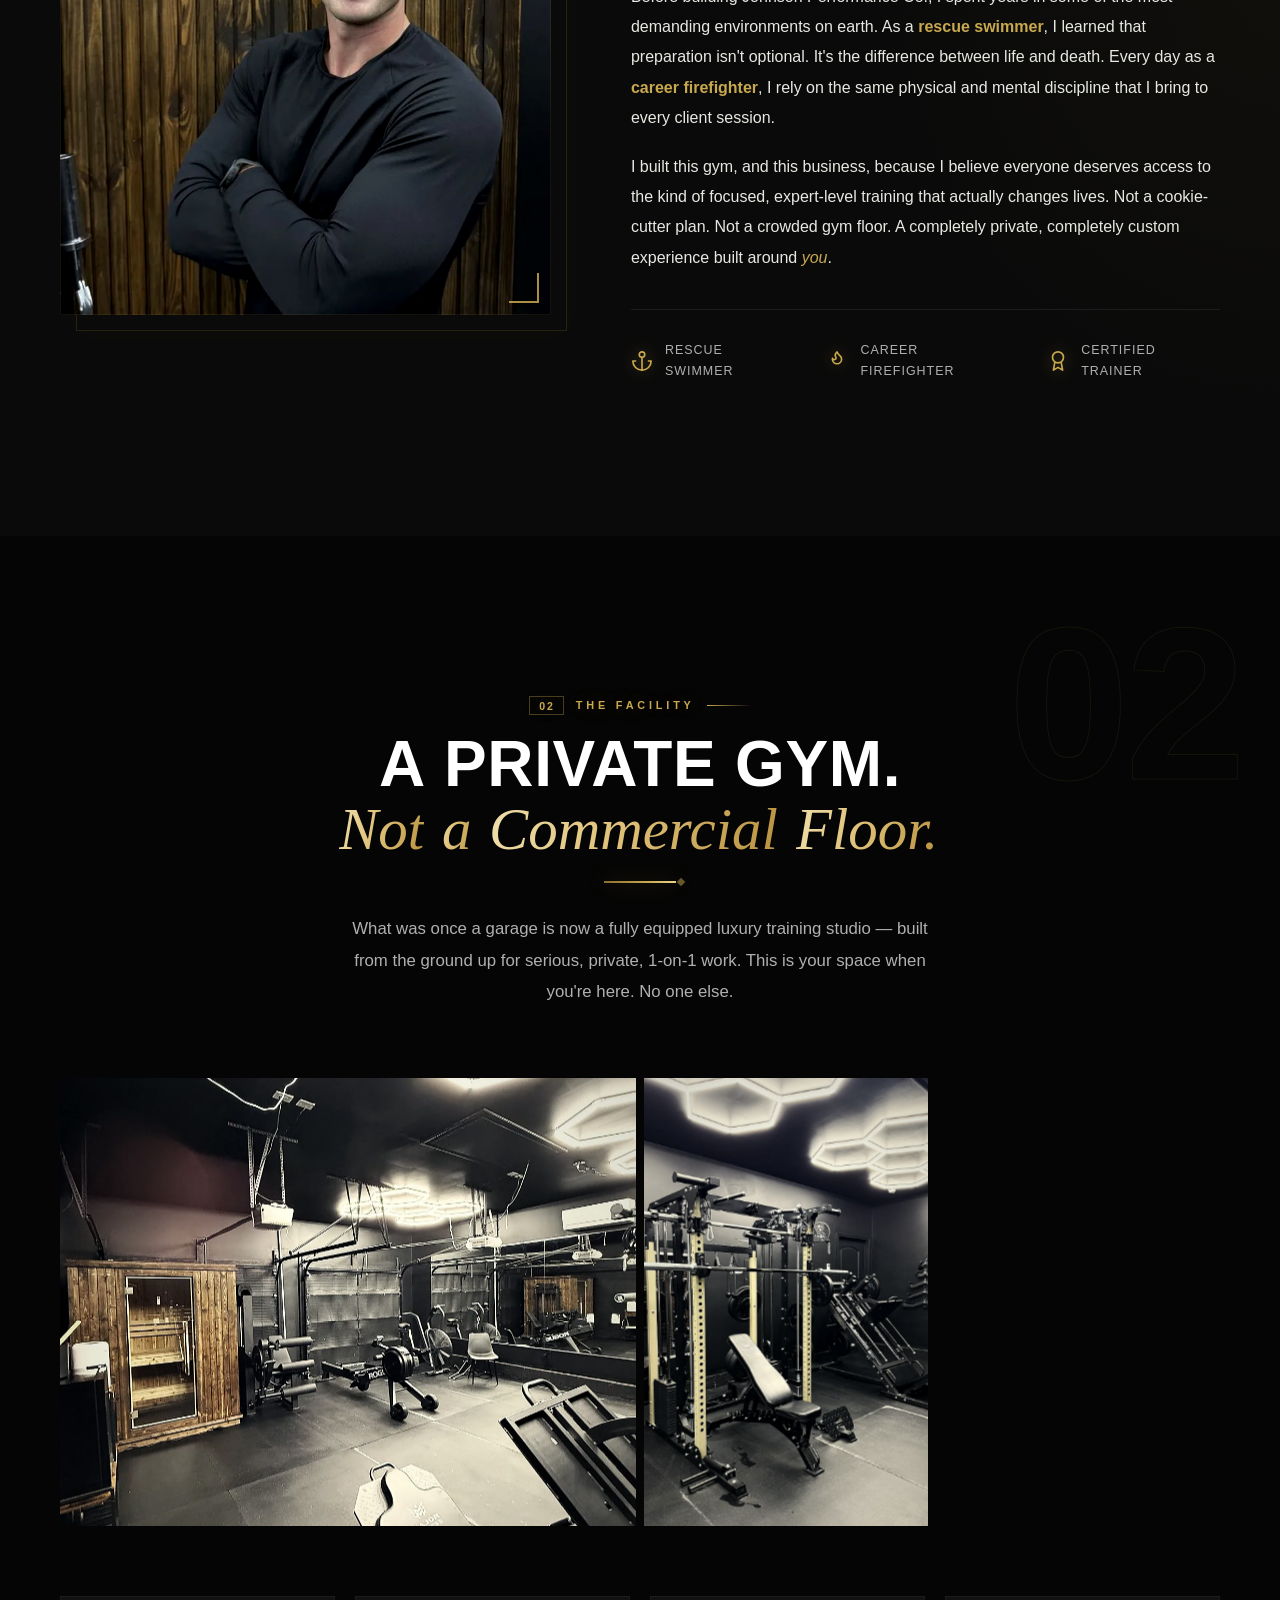
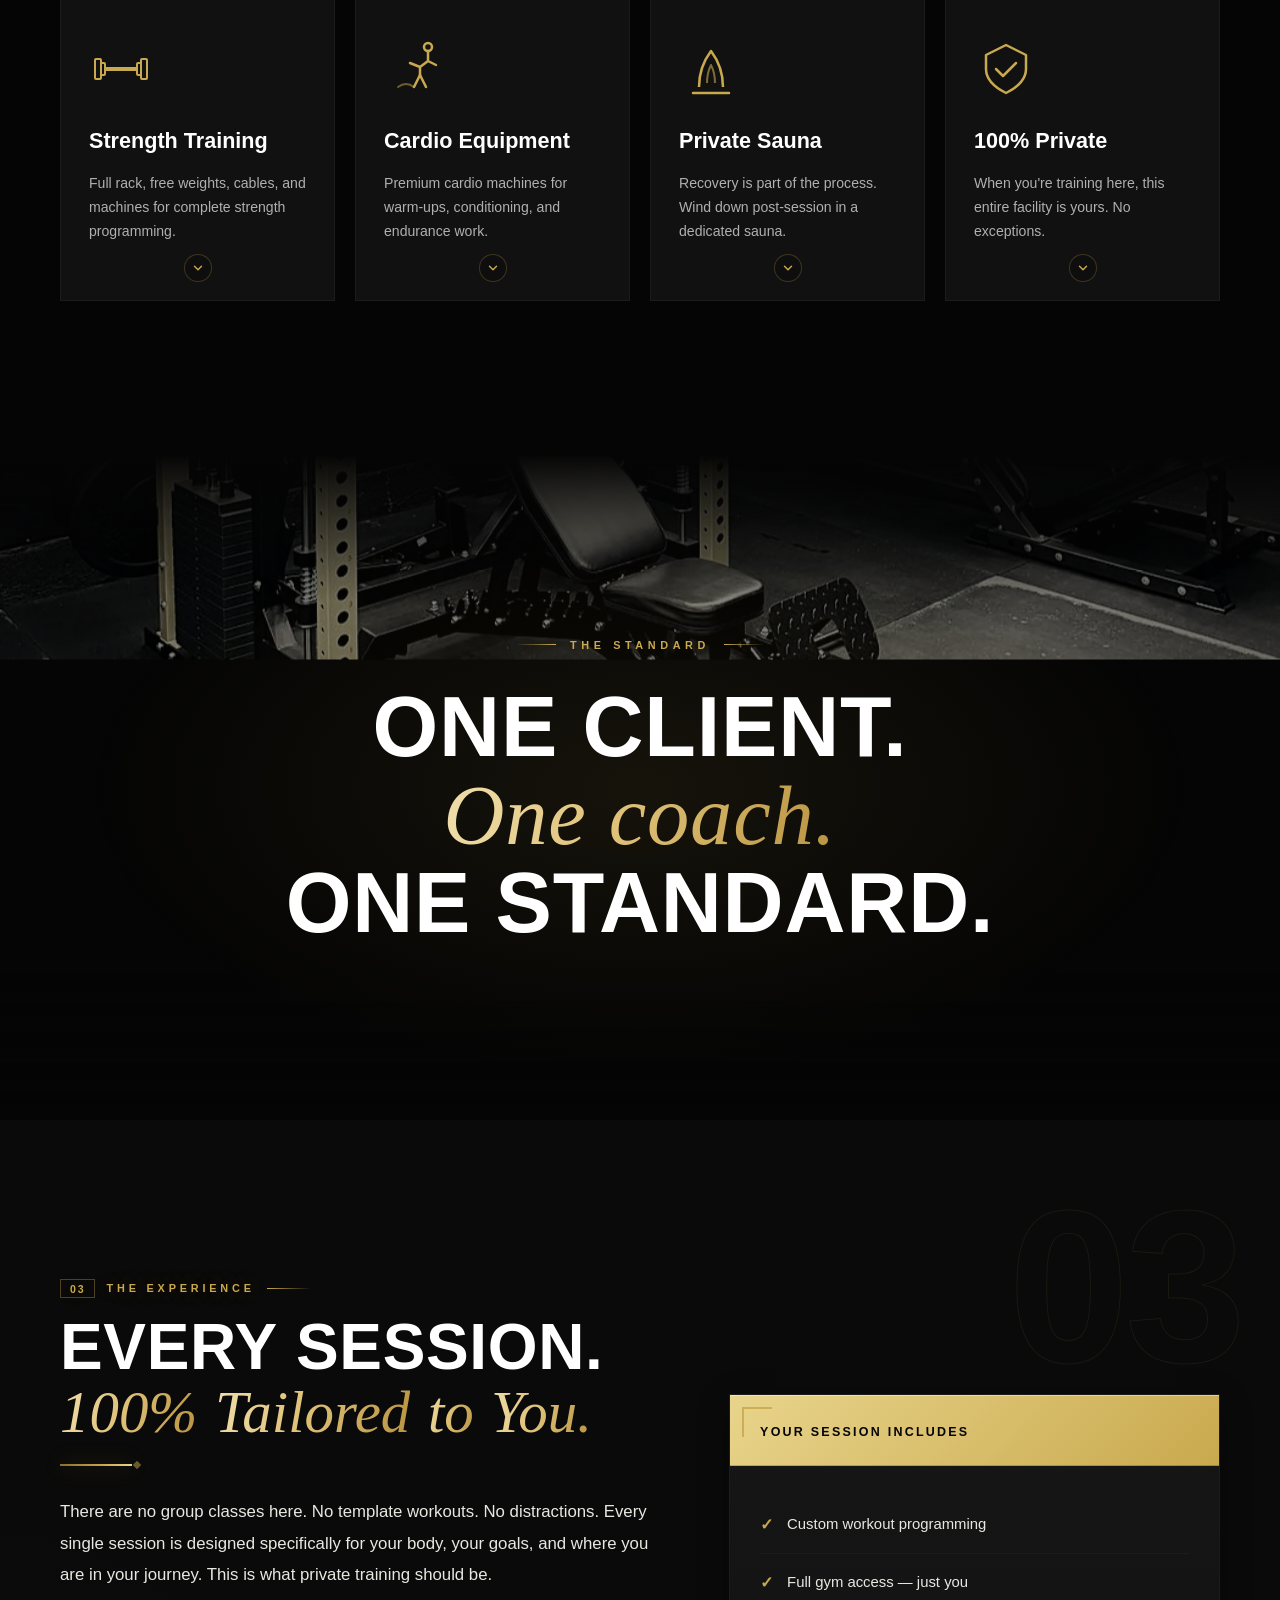
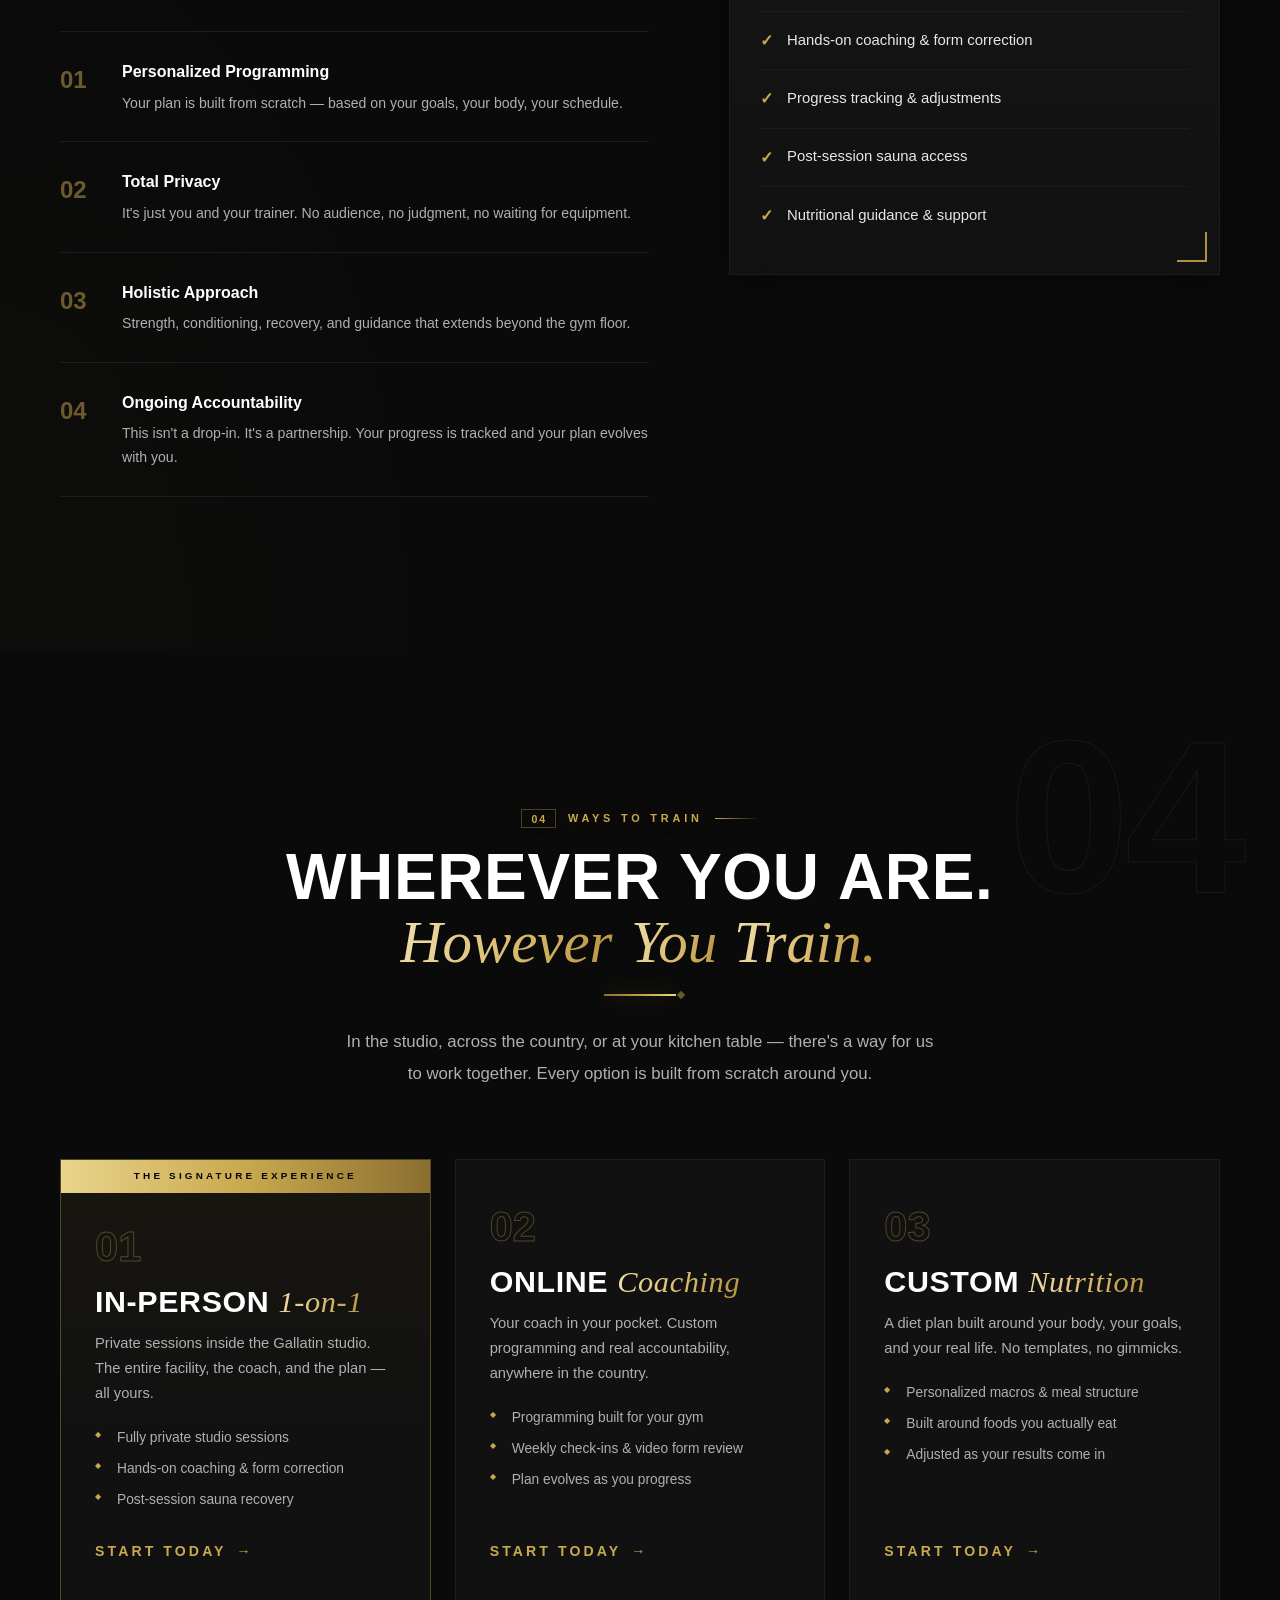
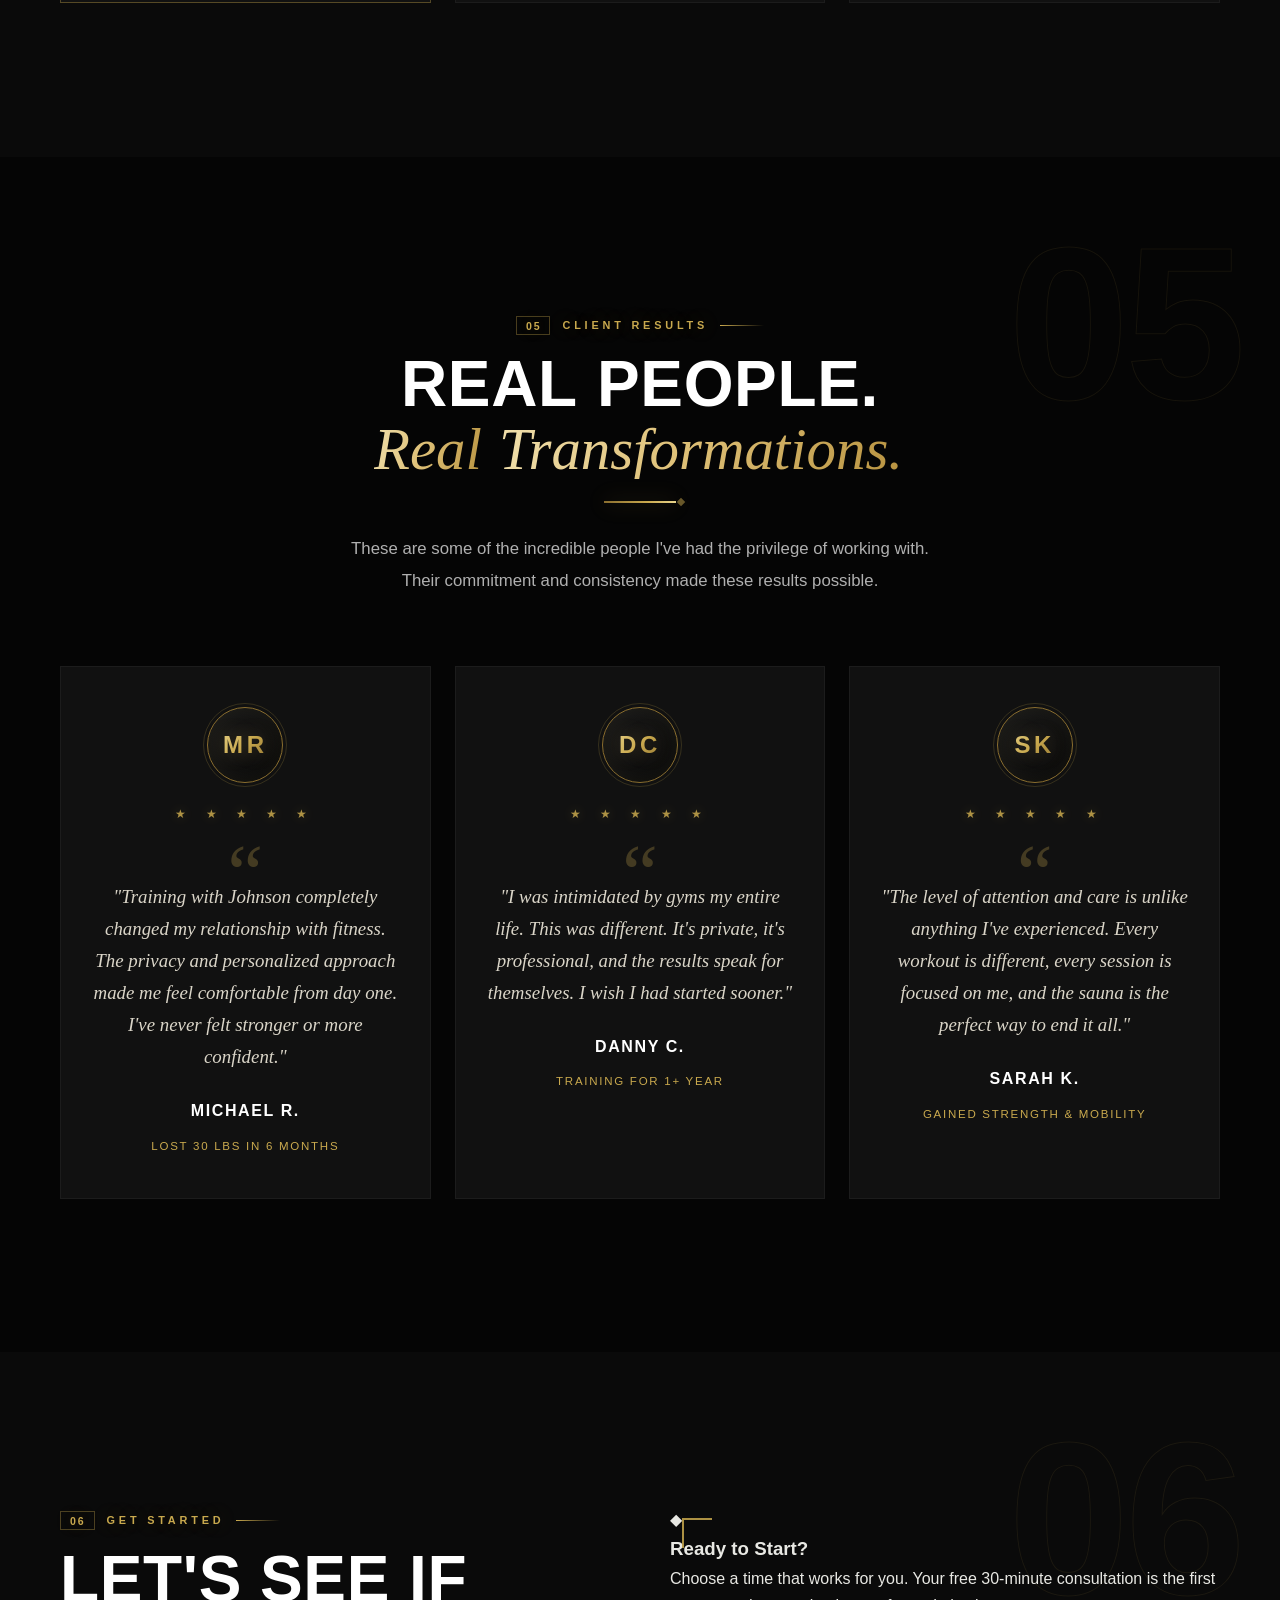
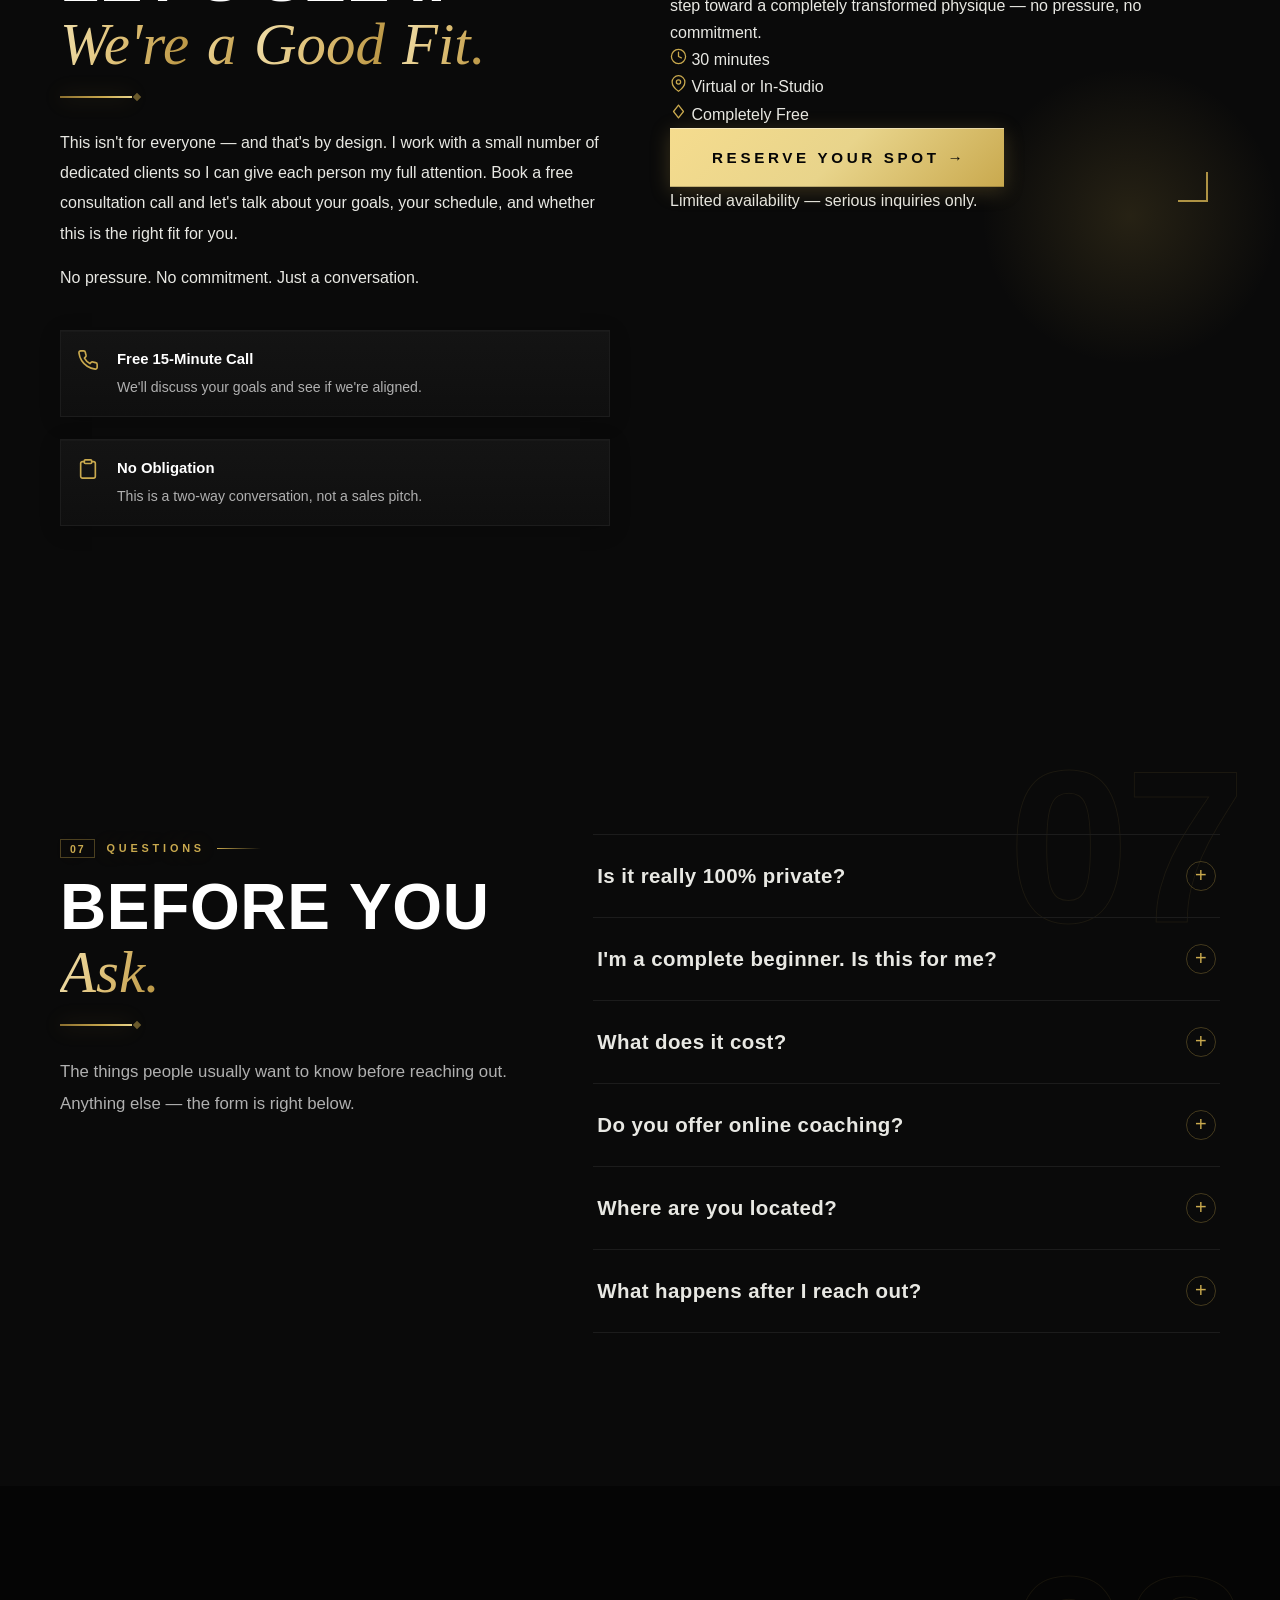
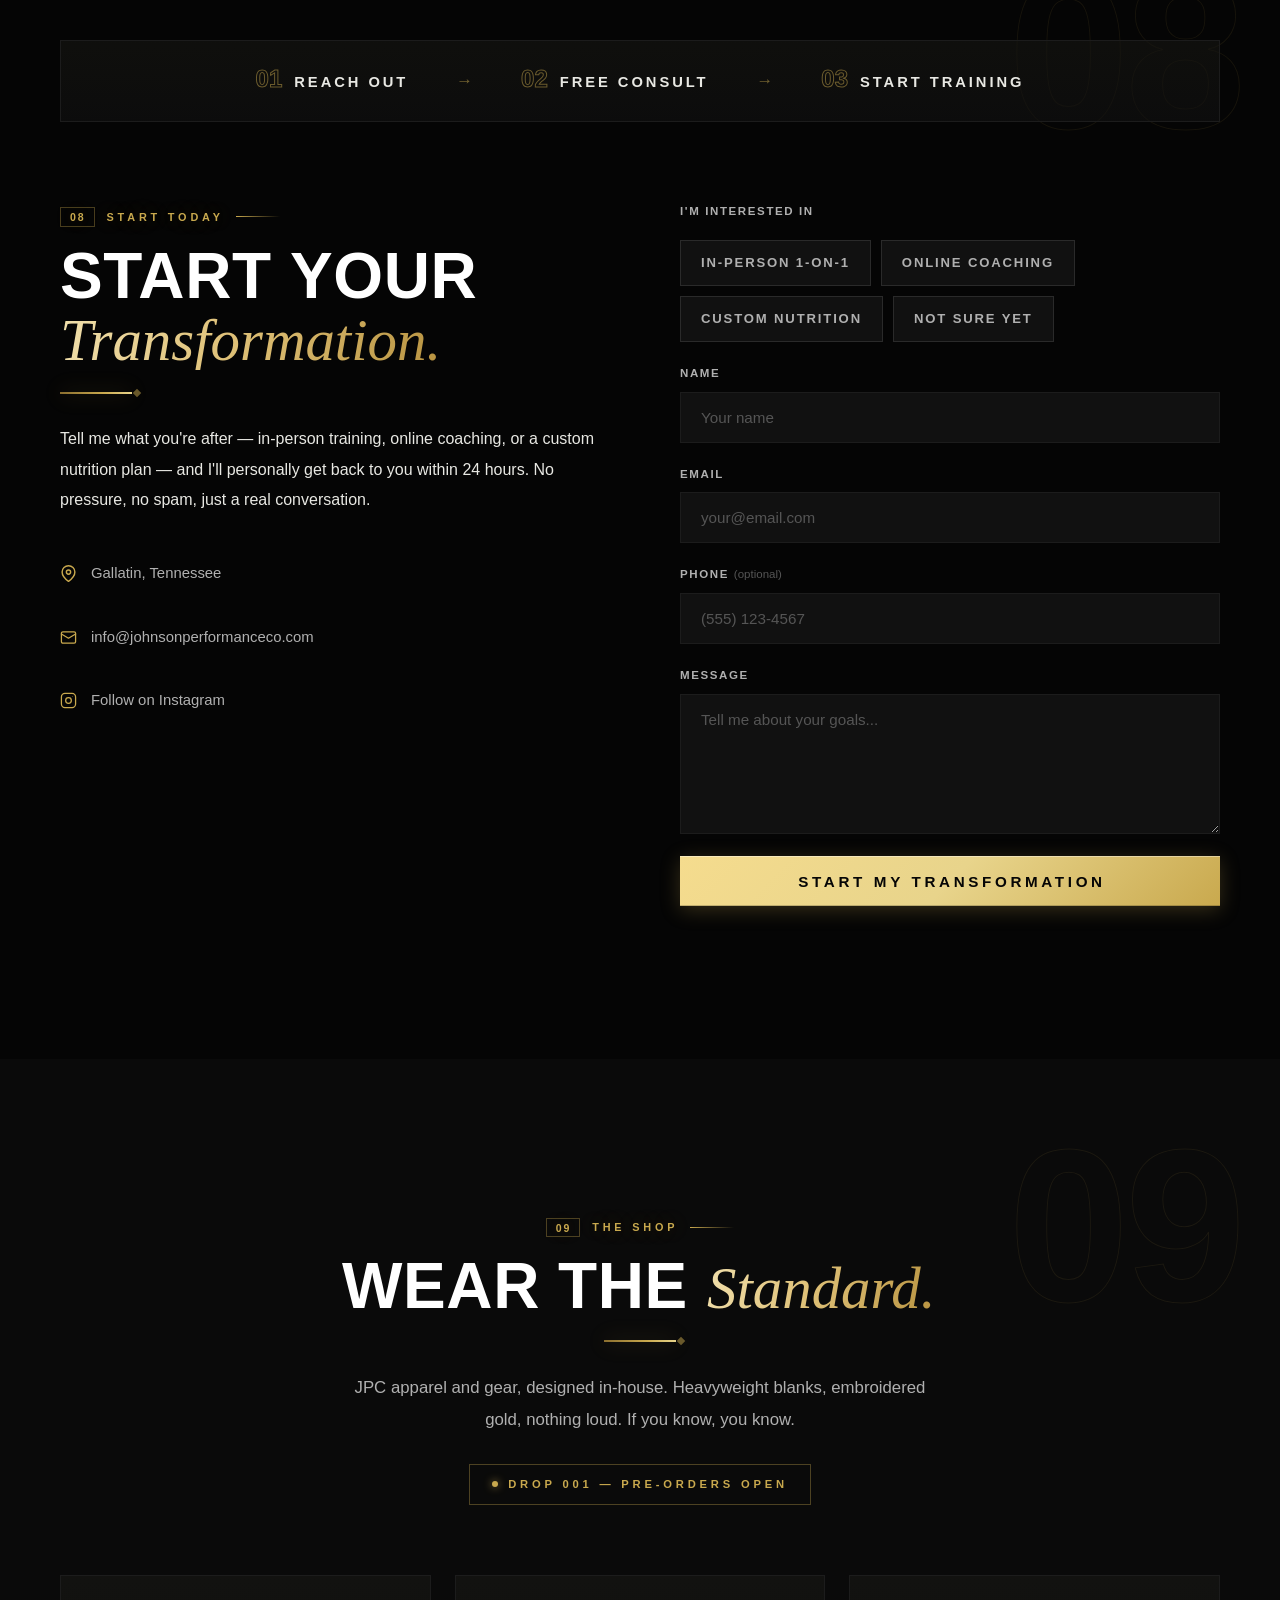
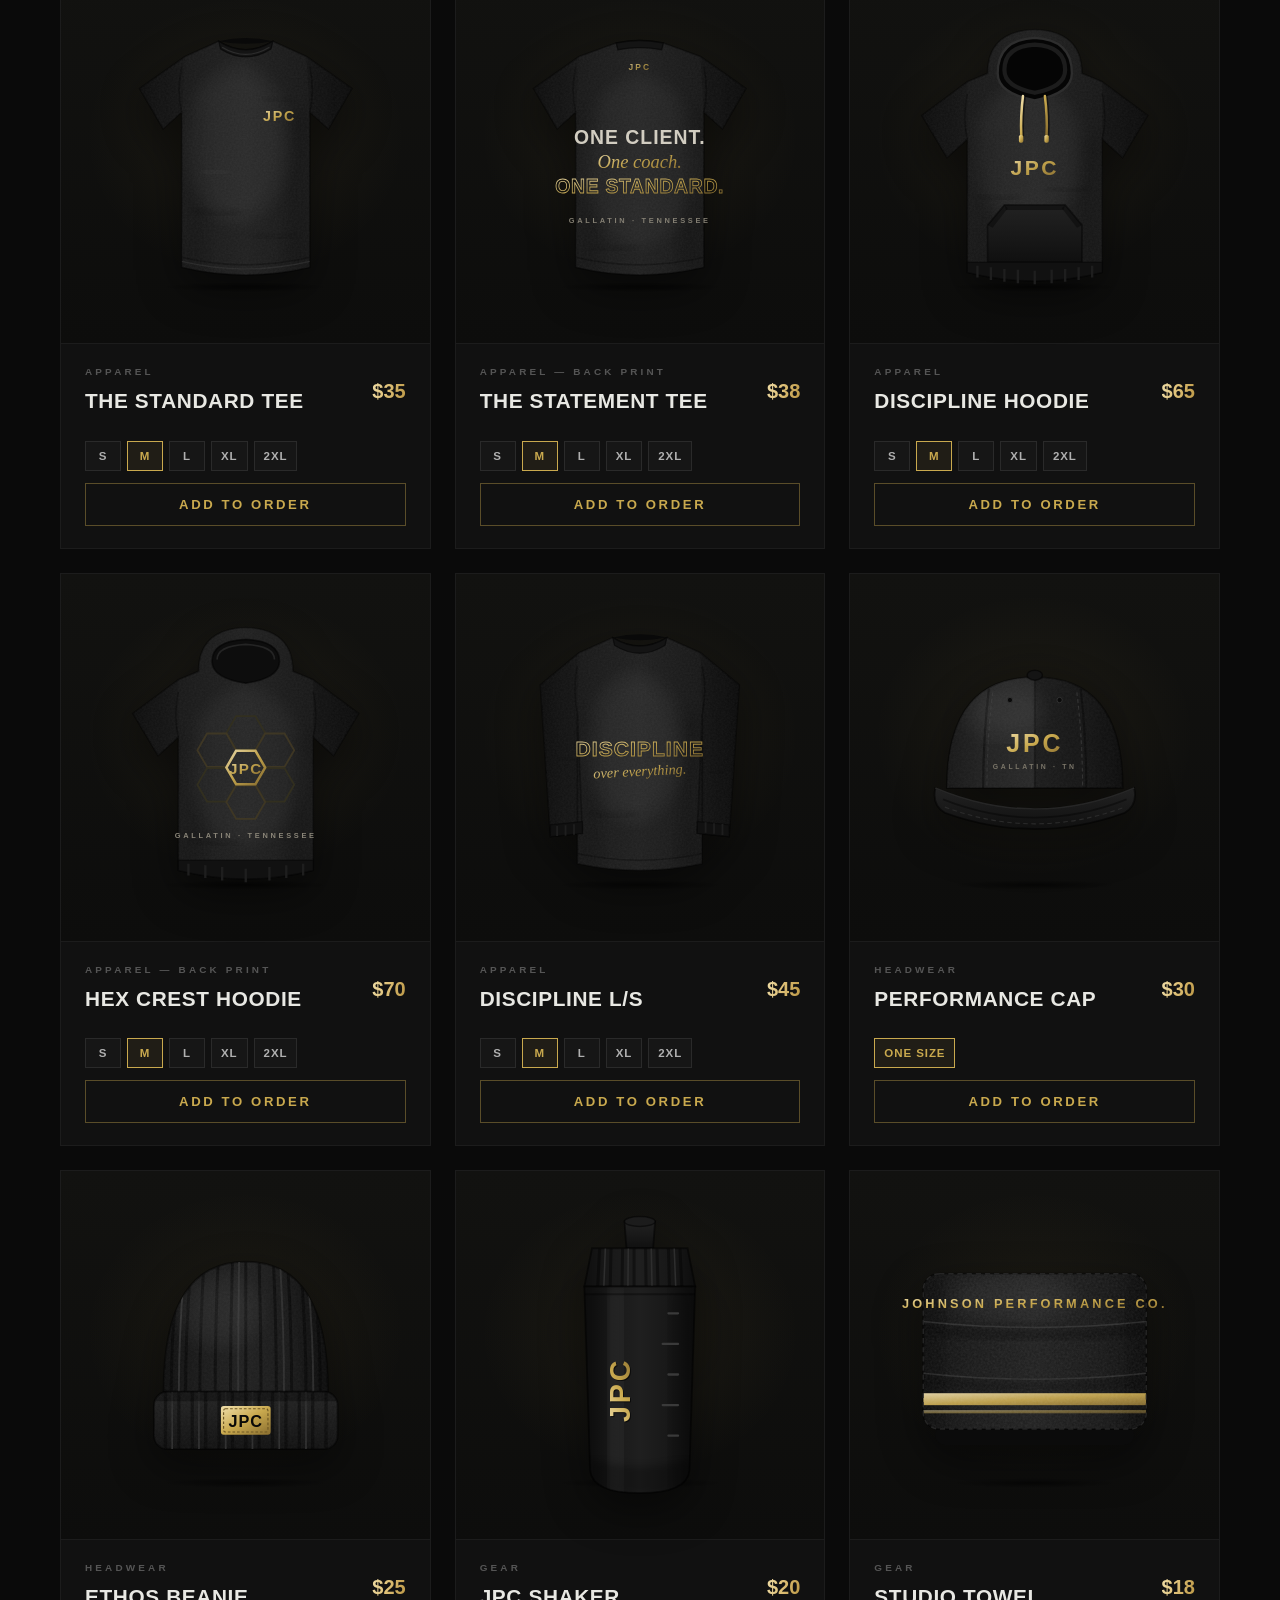
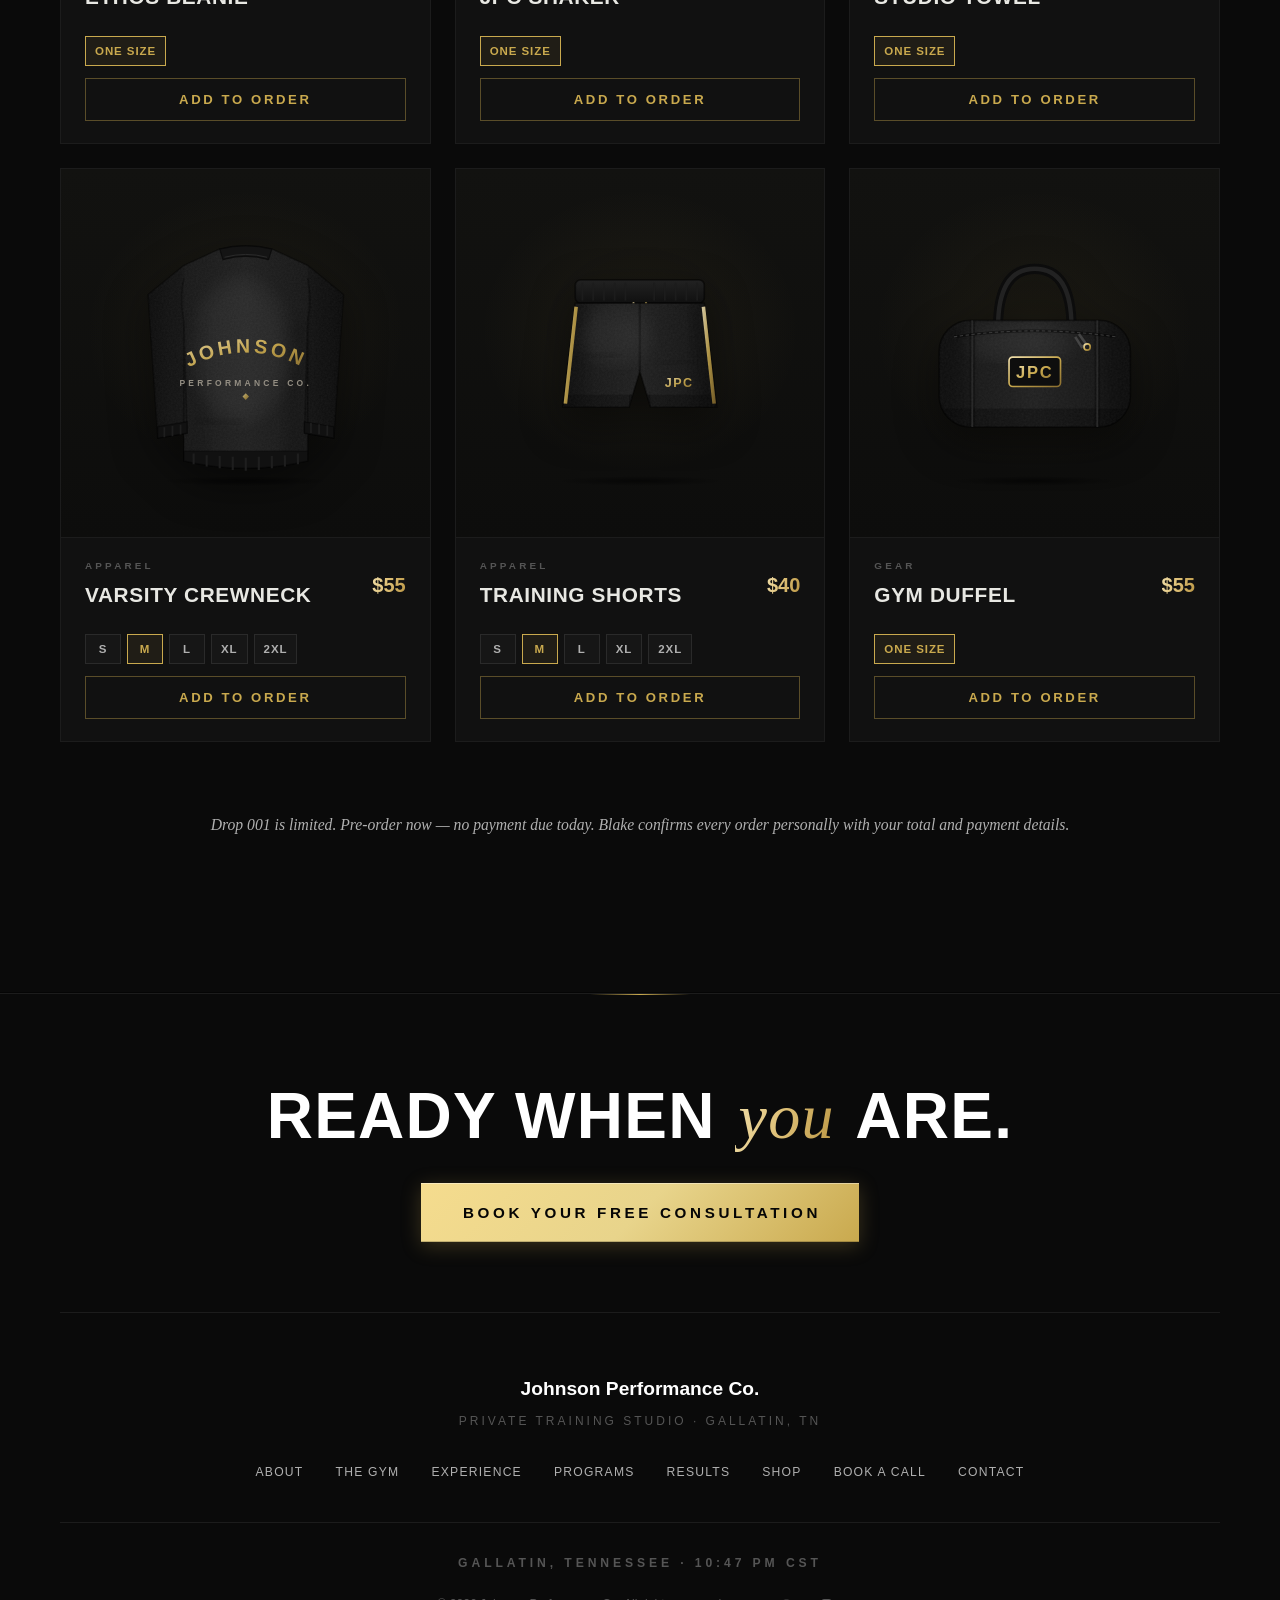
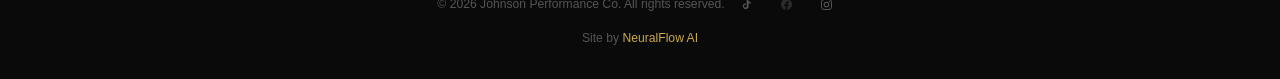
==== commit 551365c5: "Full site verification: 23-point test suite + two fixes Ran an end-to-end Playwright suite over desk" ====
--- a/index.html
+++ b/index.html
@@ -1558,7 +1558,7 @@
     <div class="lightbox" id="lightbox" role="dialog" aria-modal="true" aria-label="Image viewer">
         <button class="lightbox__close" id="lightboxClose" aria-label="Close">&times;</button>
         <figure class="lightbox__figure">
-            <img class="lightbox__img" id="lightboxImg" src="" alt="">
+            <img class="lightbox__img" id="lightboxImg" alt="">
             <figcaption class="lightbox__caption" id="lightboxCaption"></figcaption>
         </figure>
     </div>
@@ -1606,7 +1606,7 @@
         <svg viewBox="0 0 24 24" fill="none" stroke="currentColor" stroke-width="2.5" stroke-linecap="round" stroke-linejoin="round" width="16" height="16"><polyline points="18 15 12 9 6 15"/></svg>
     </button>
 
-    <script src="js/main.js?v=13"></script>
+    <script src="js/main.js?v=14"></script>
 </body>
 </html>
 
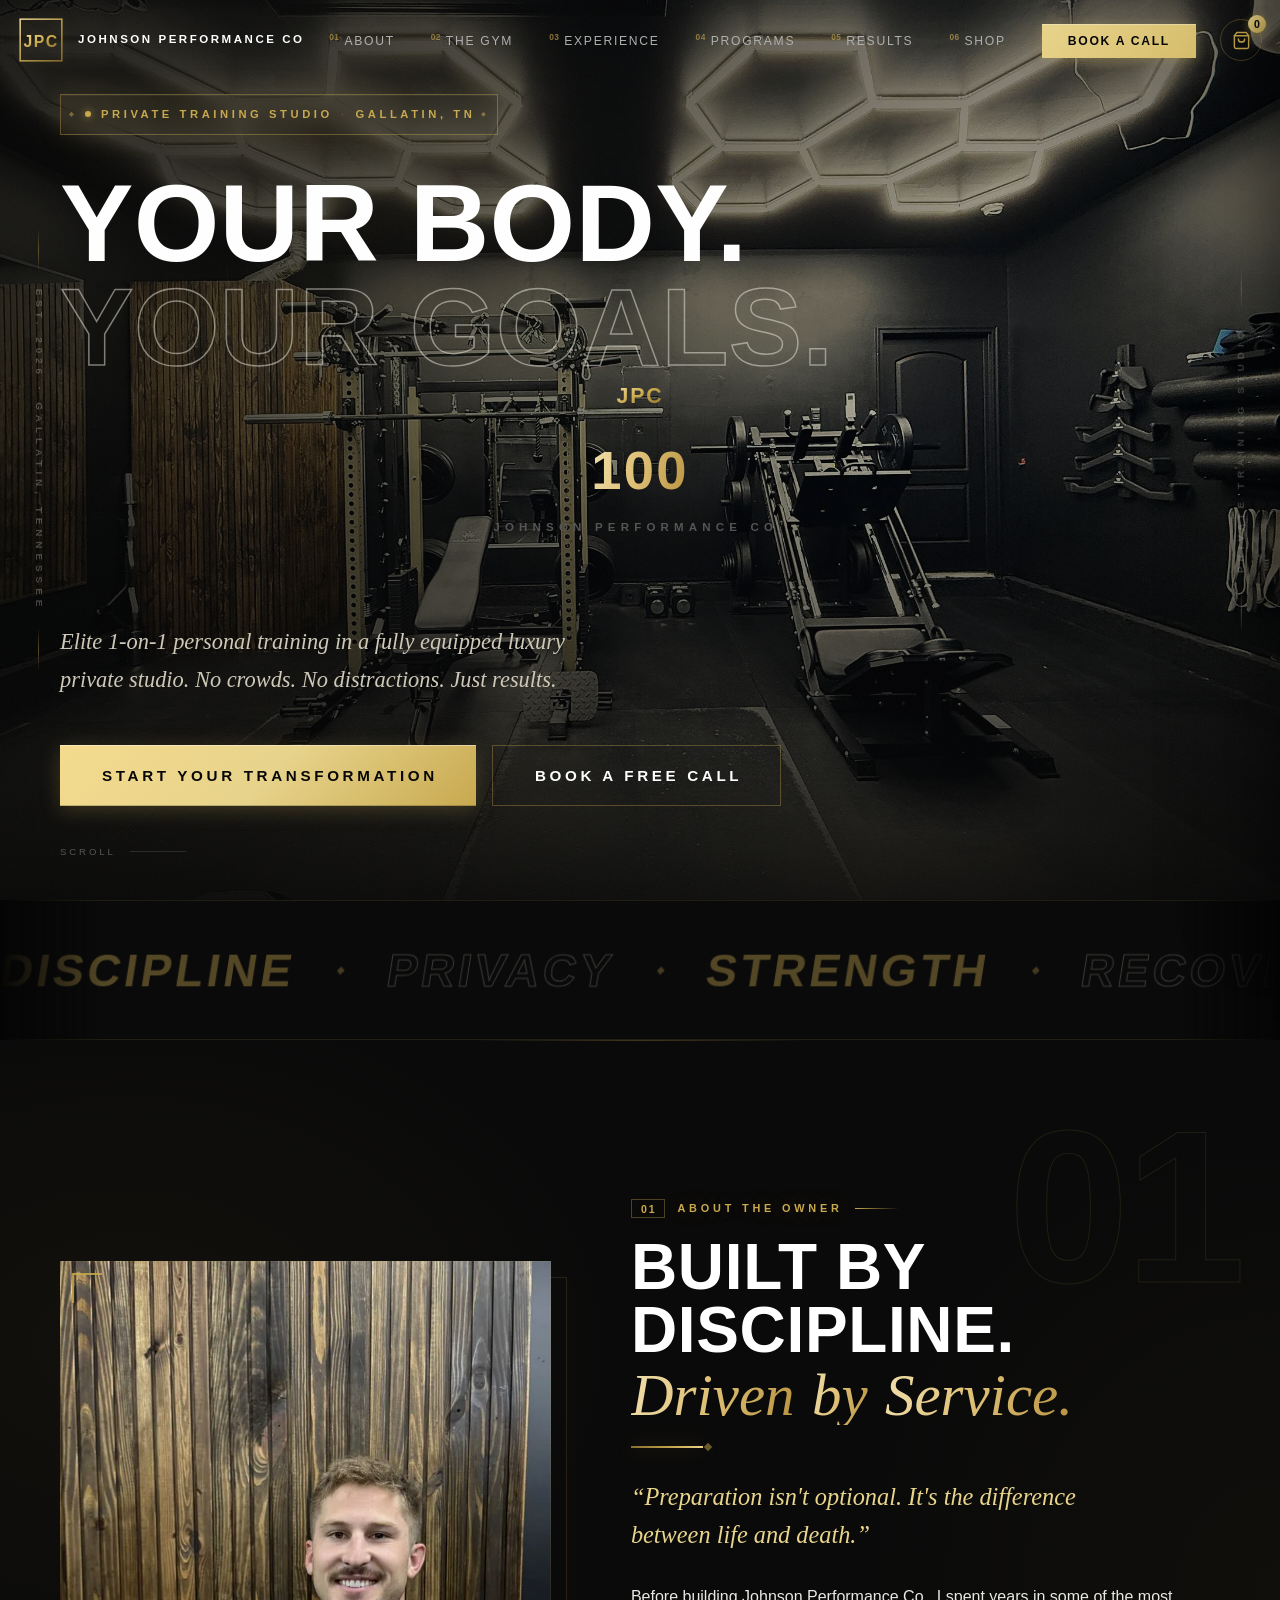
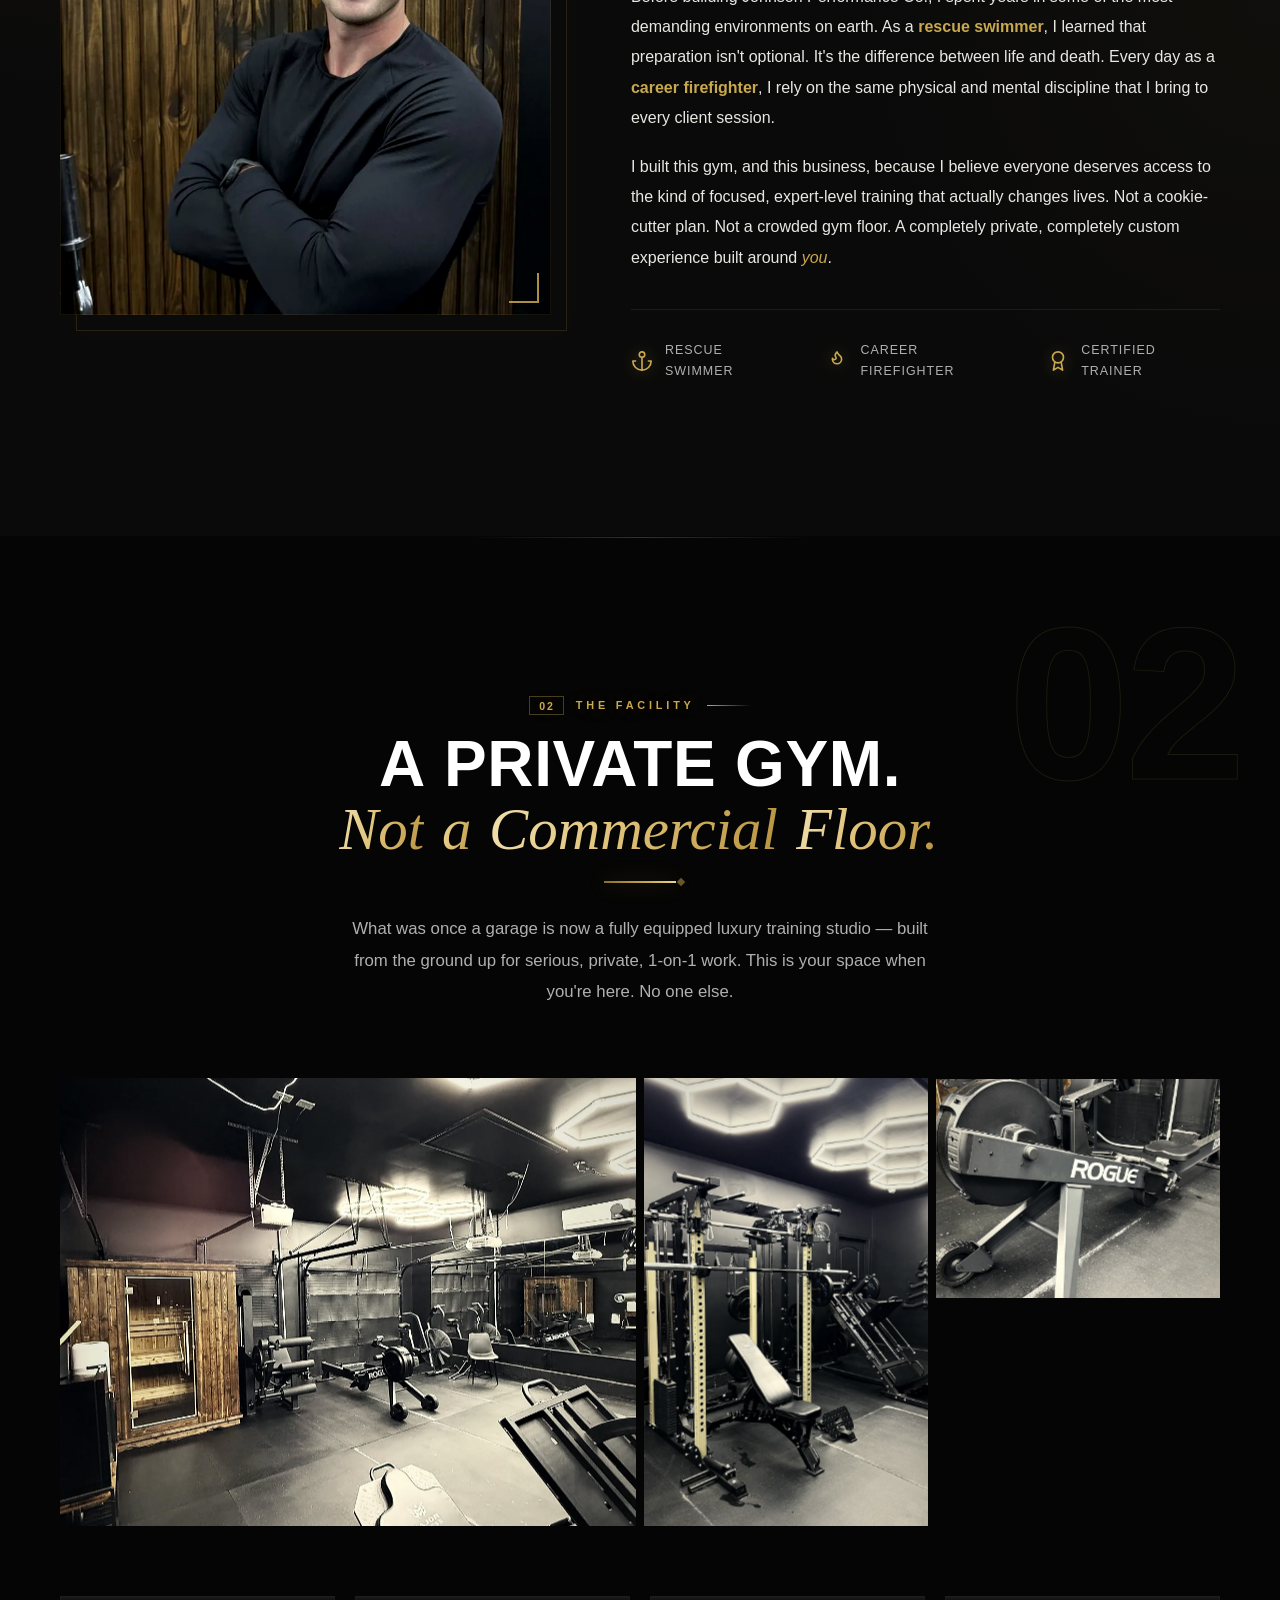
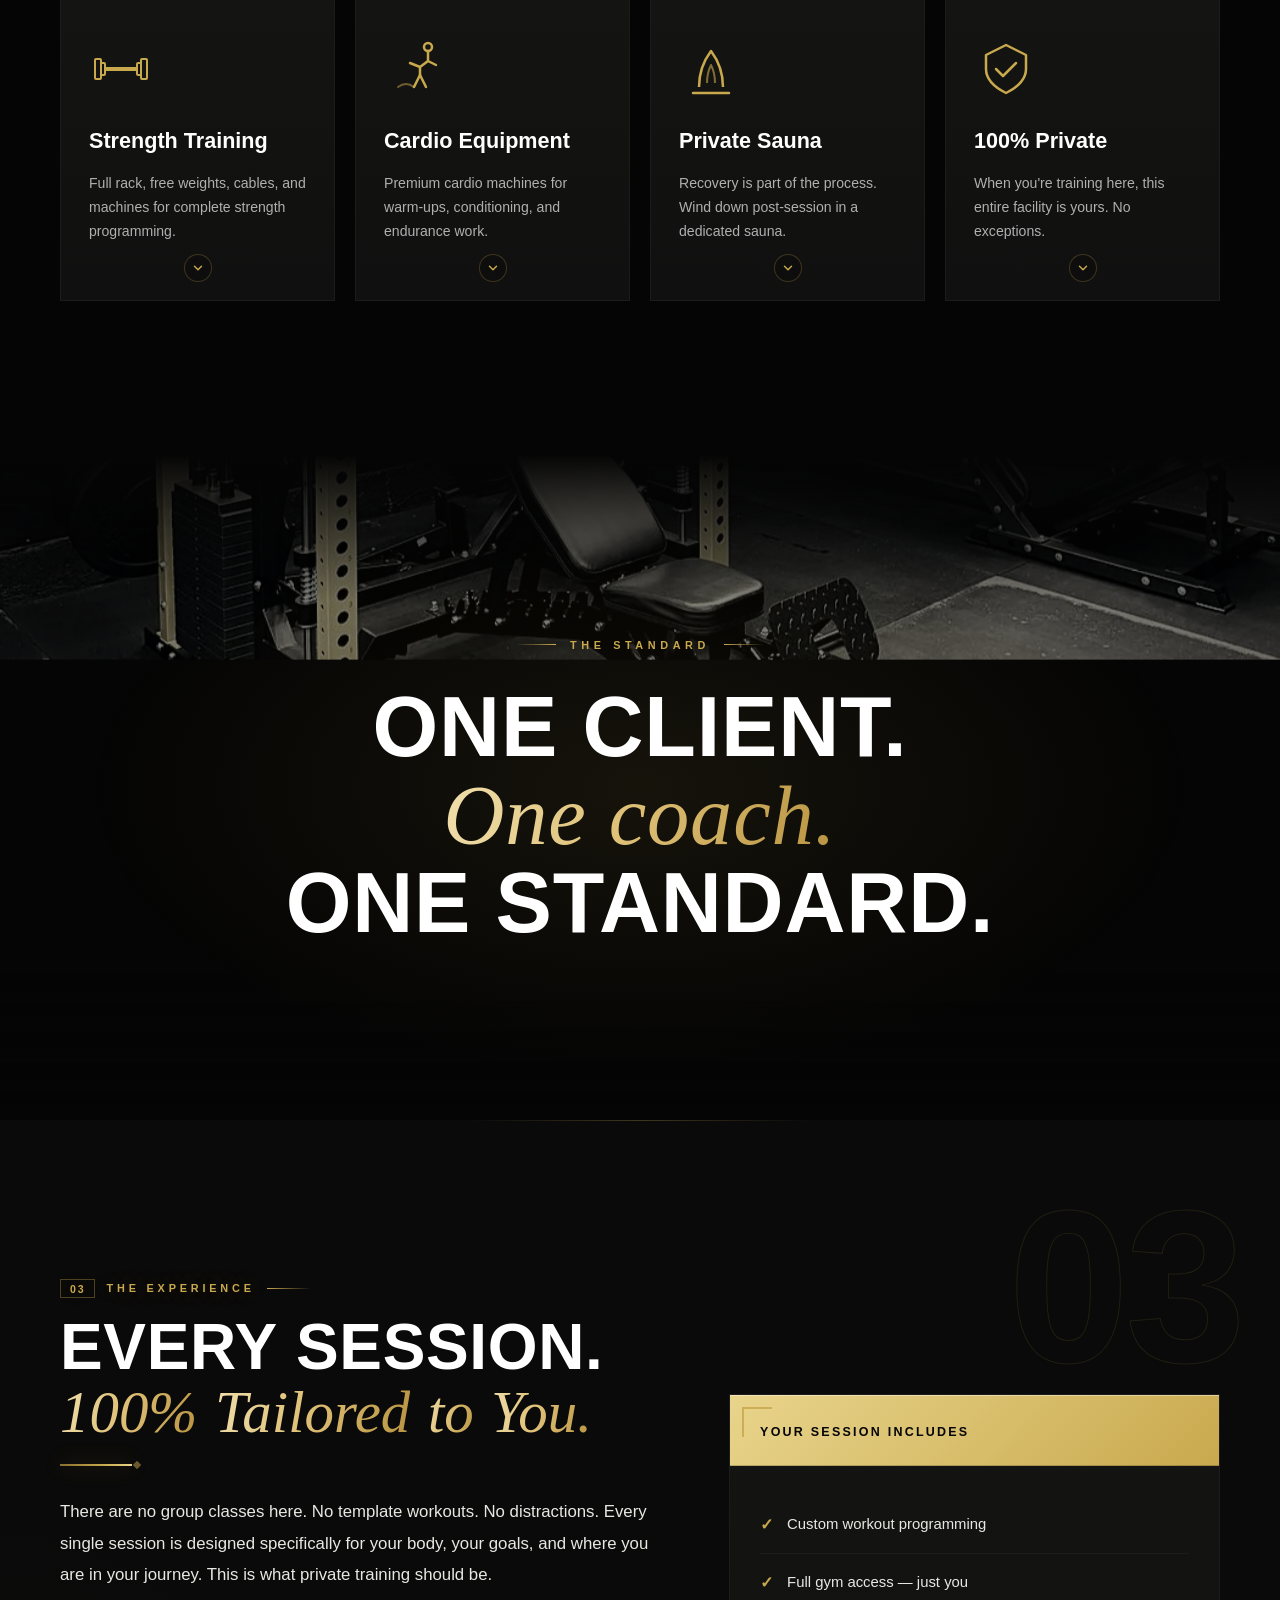
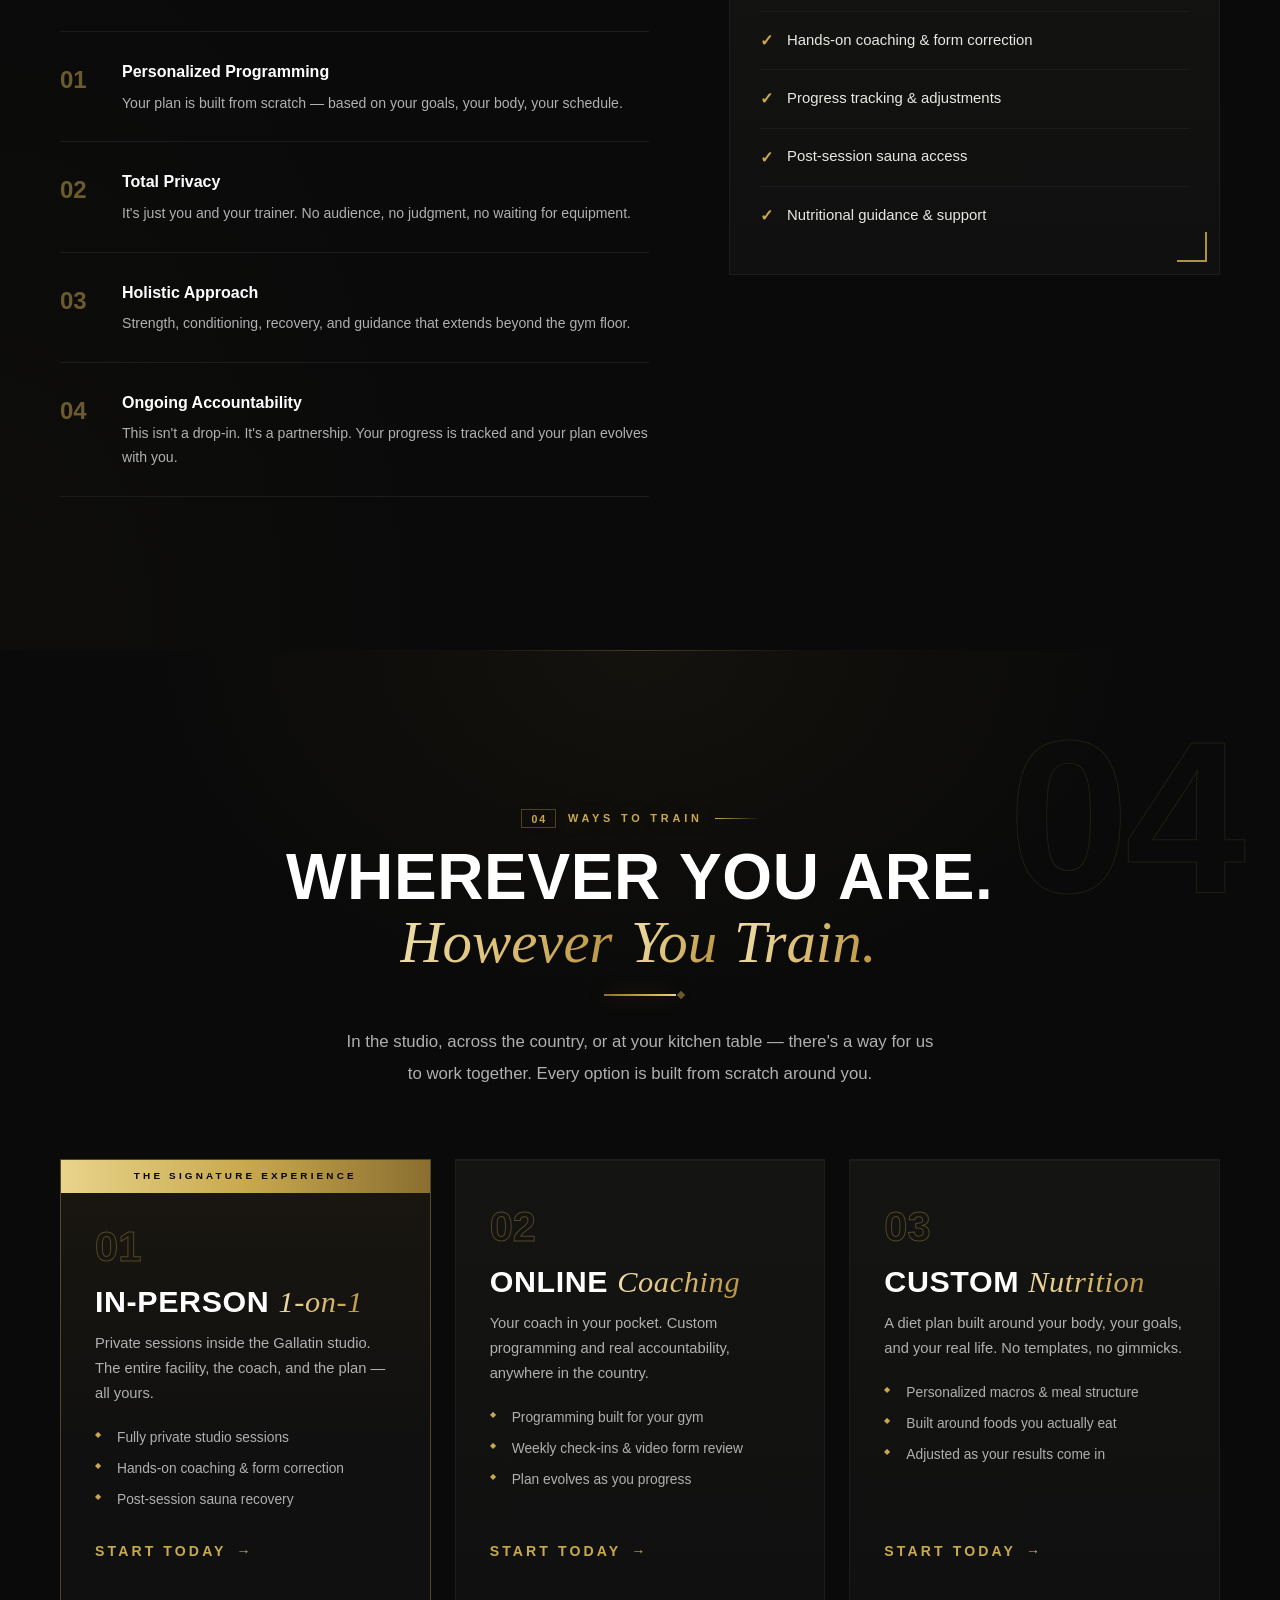
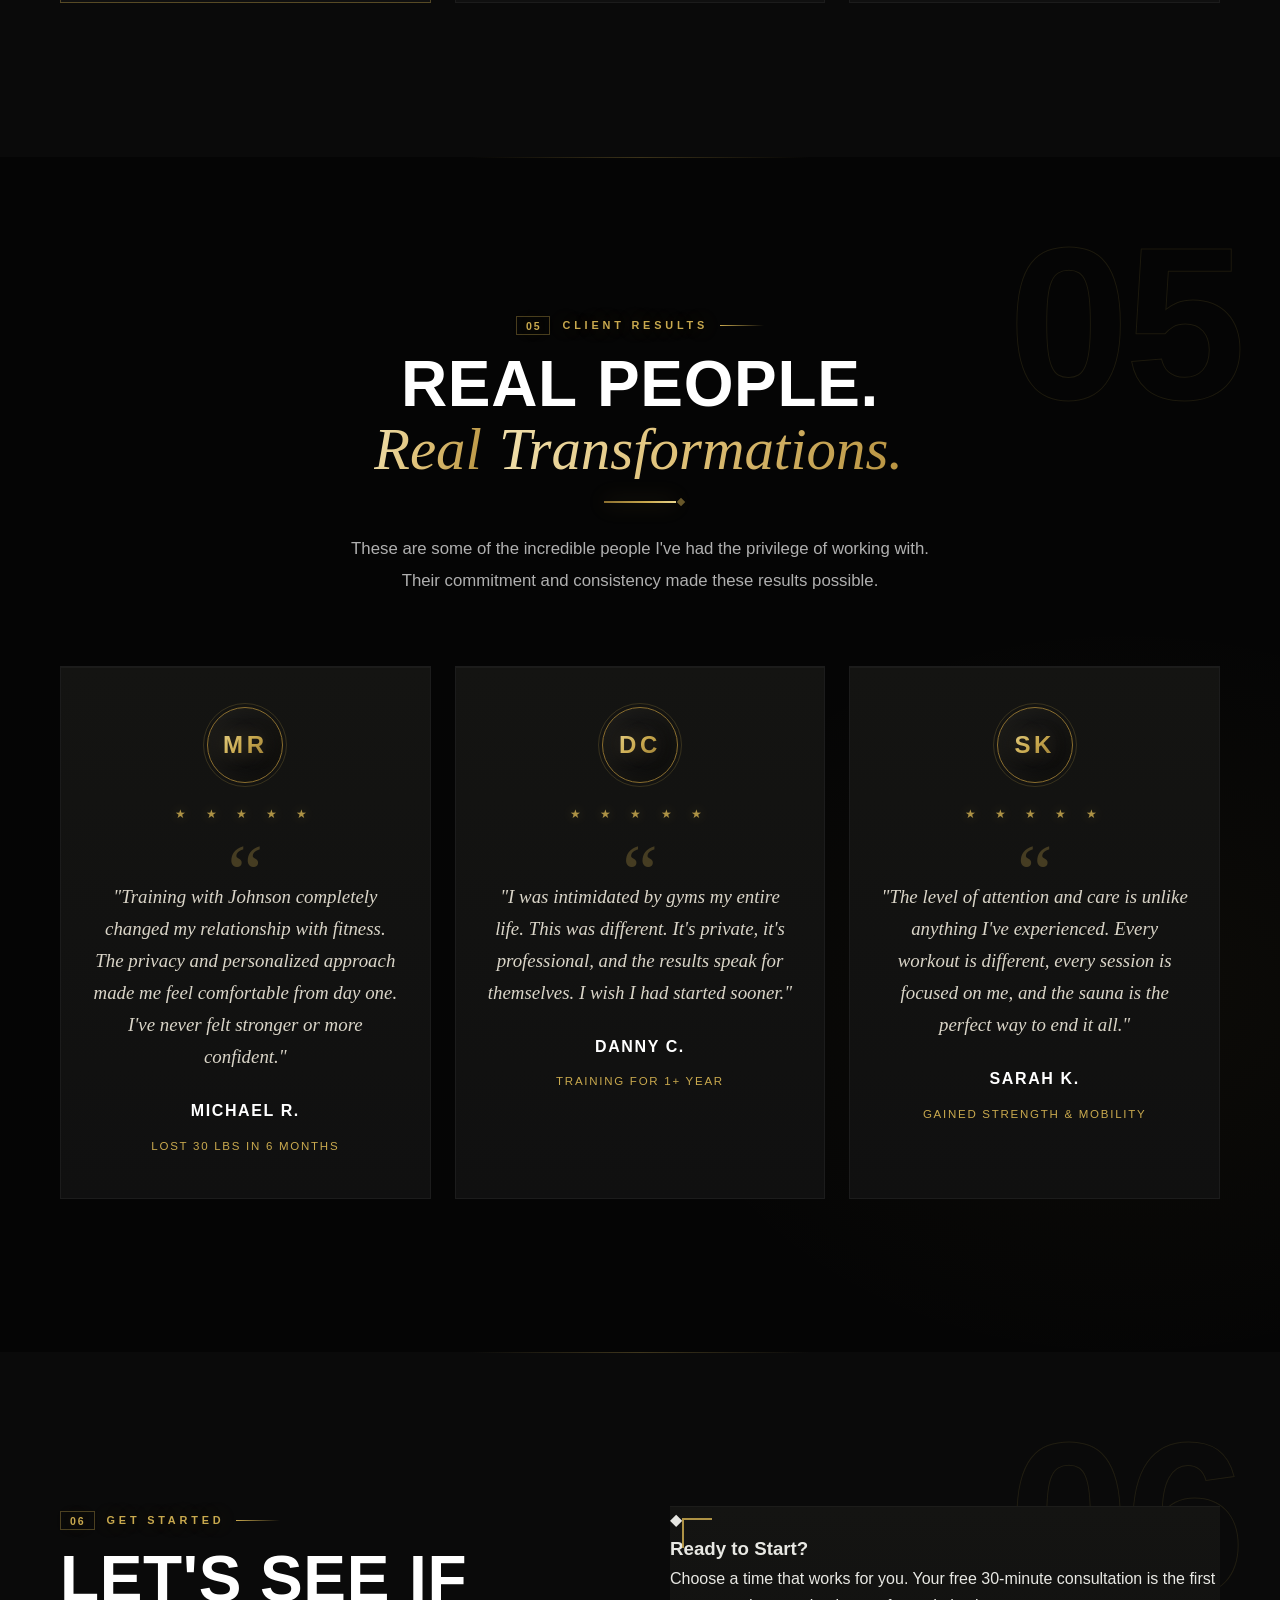
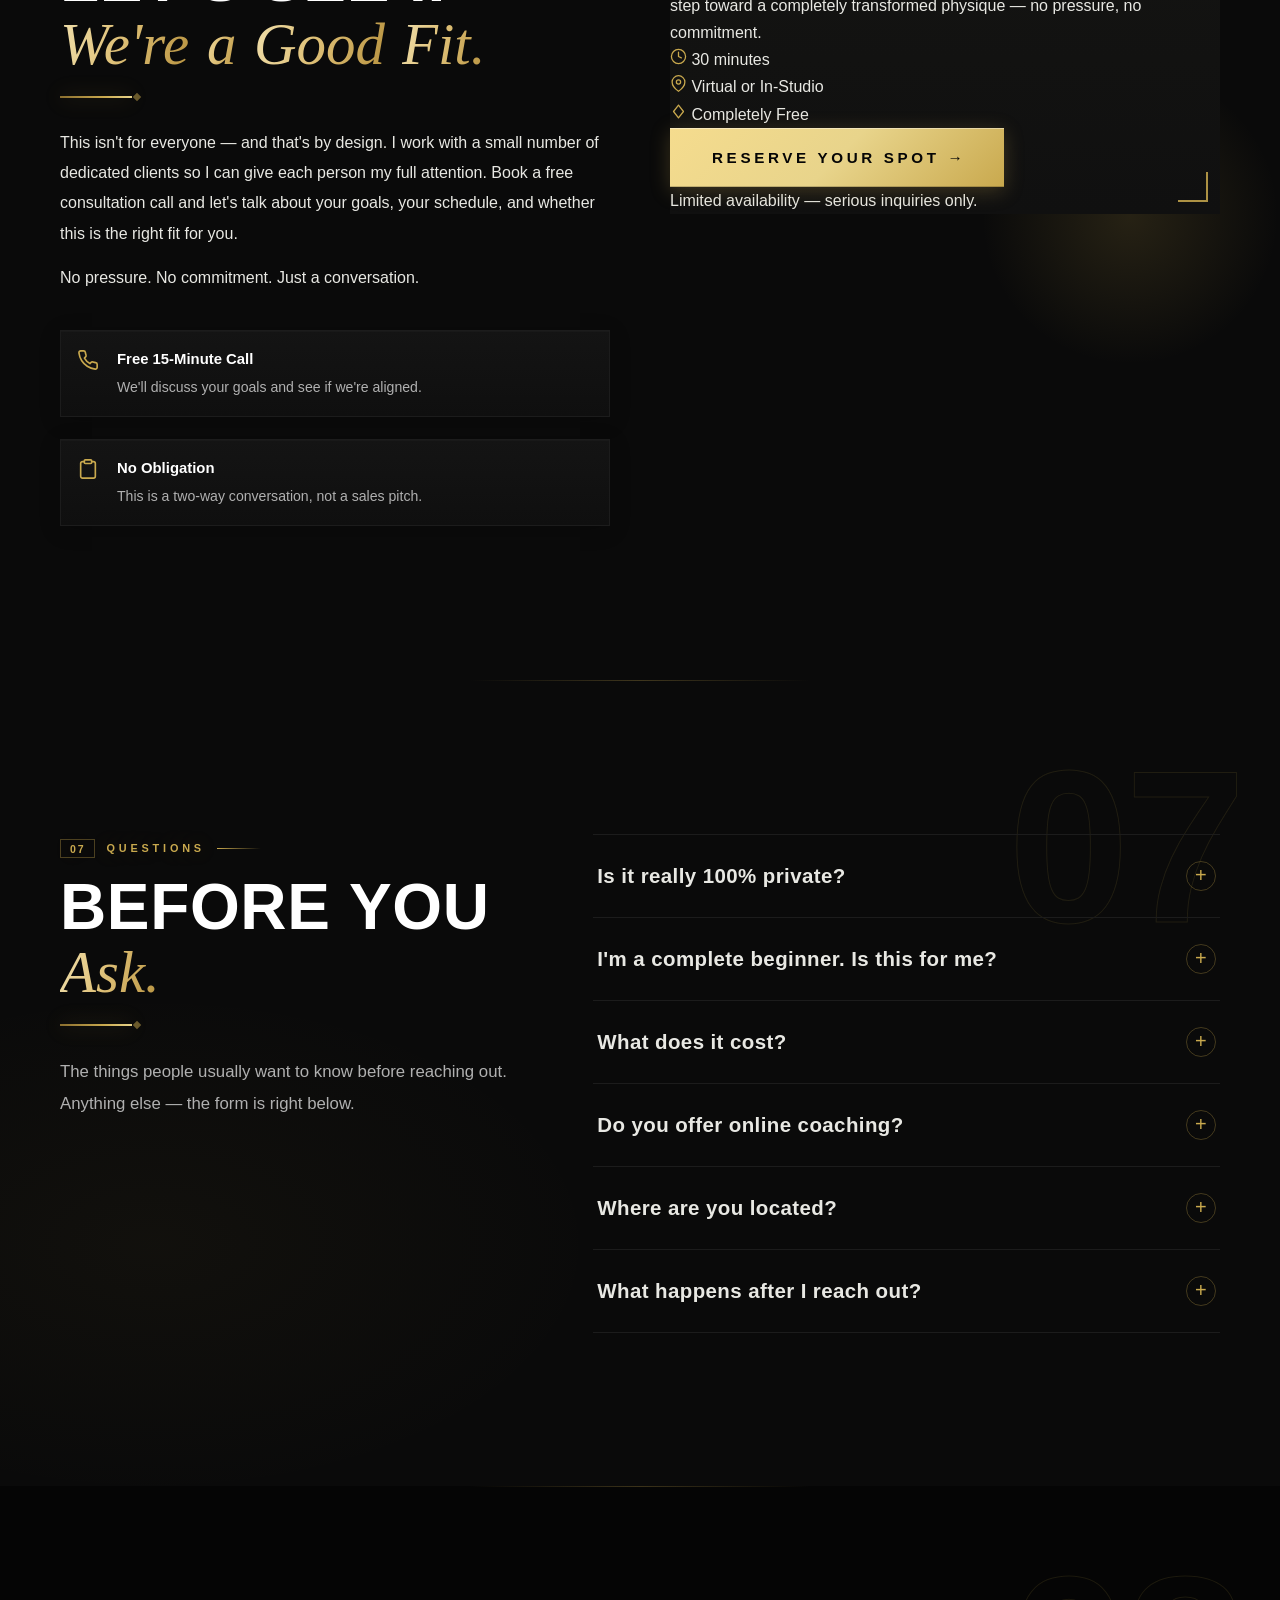
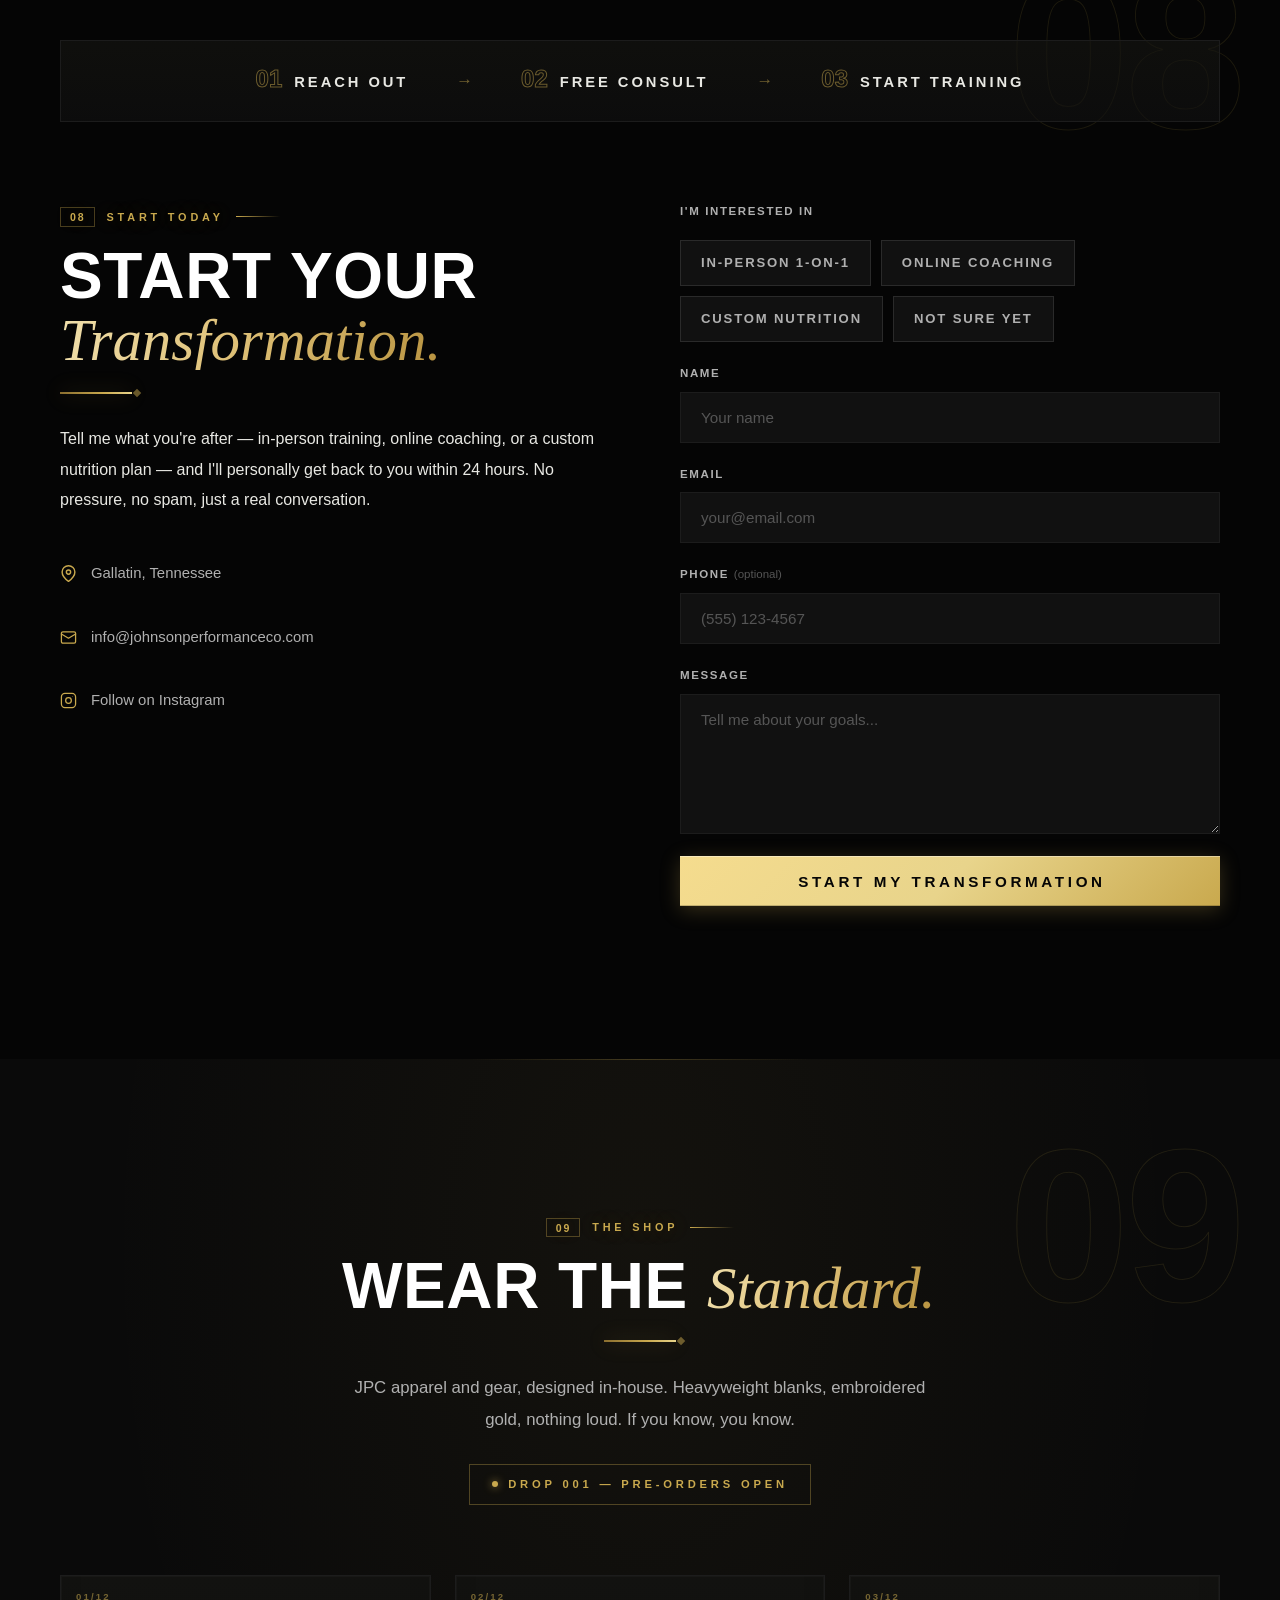
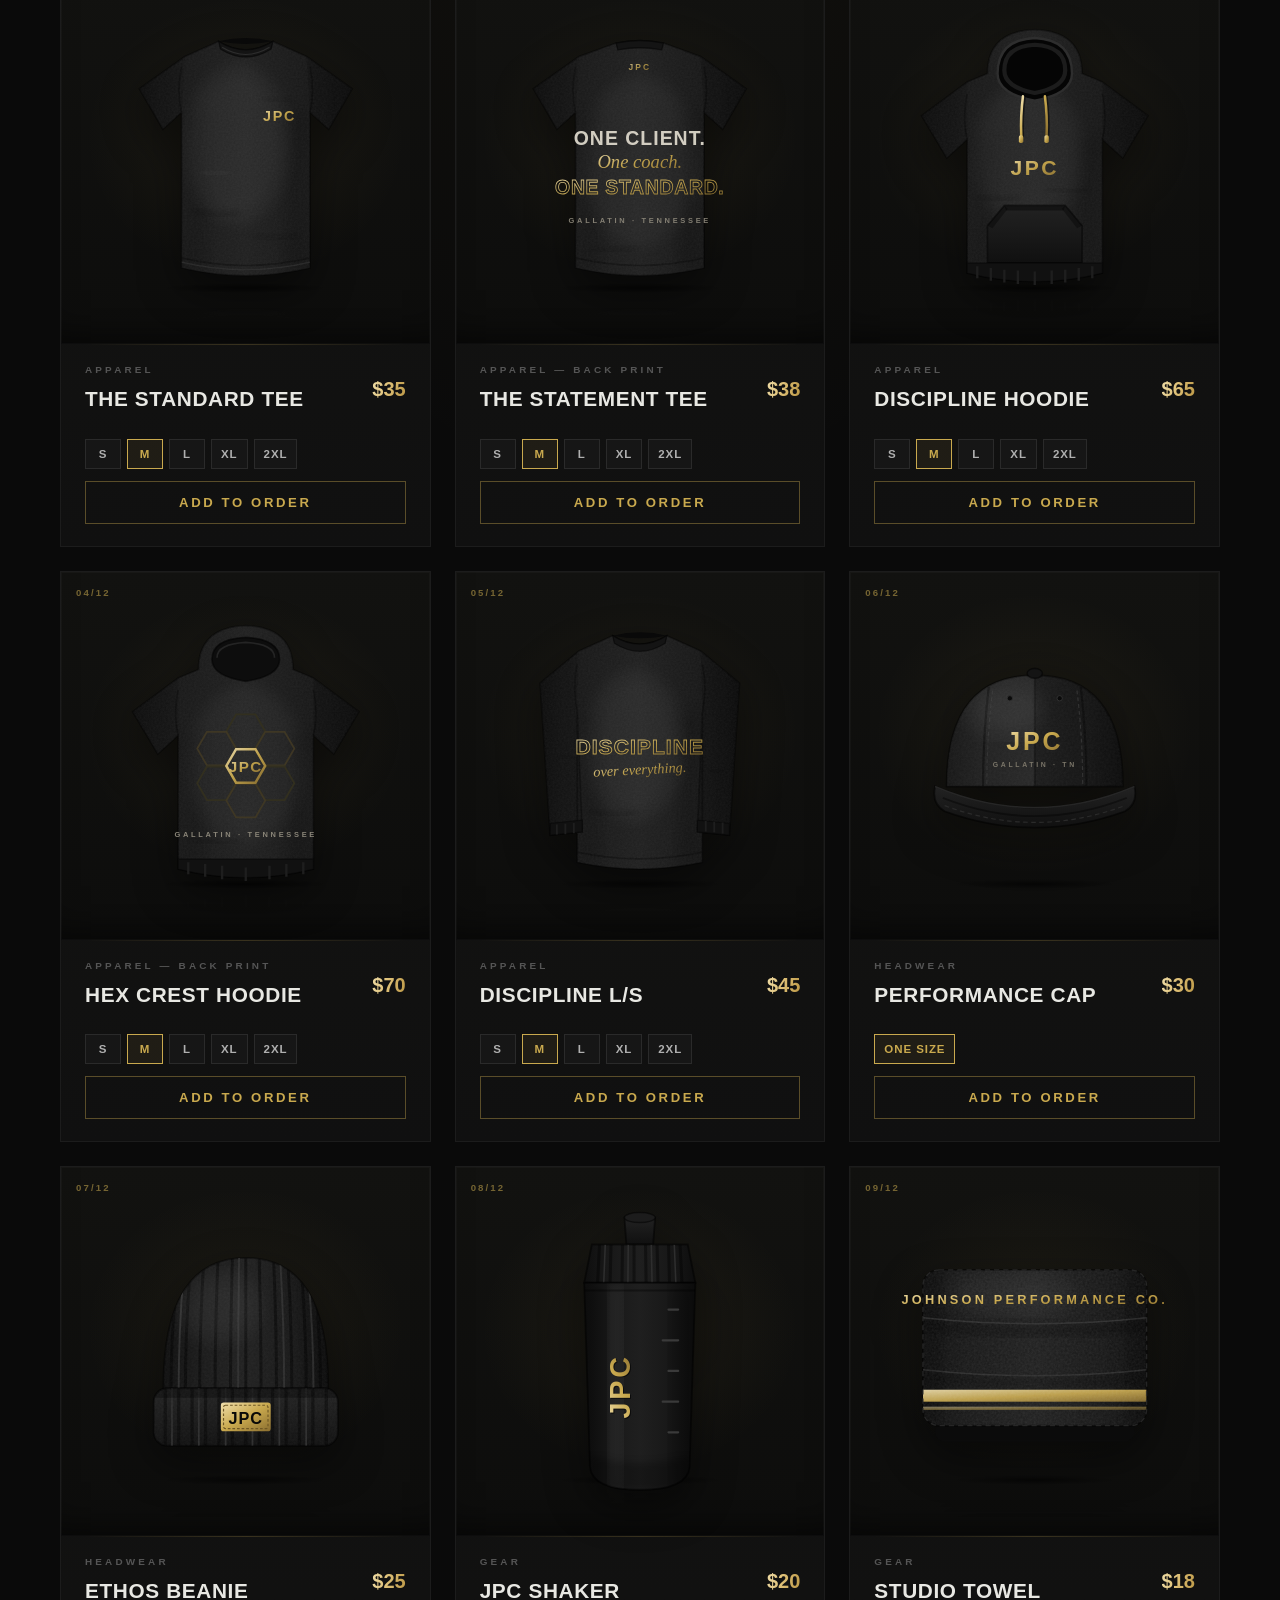
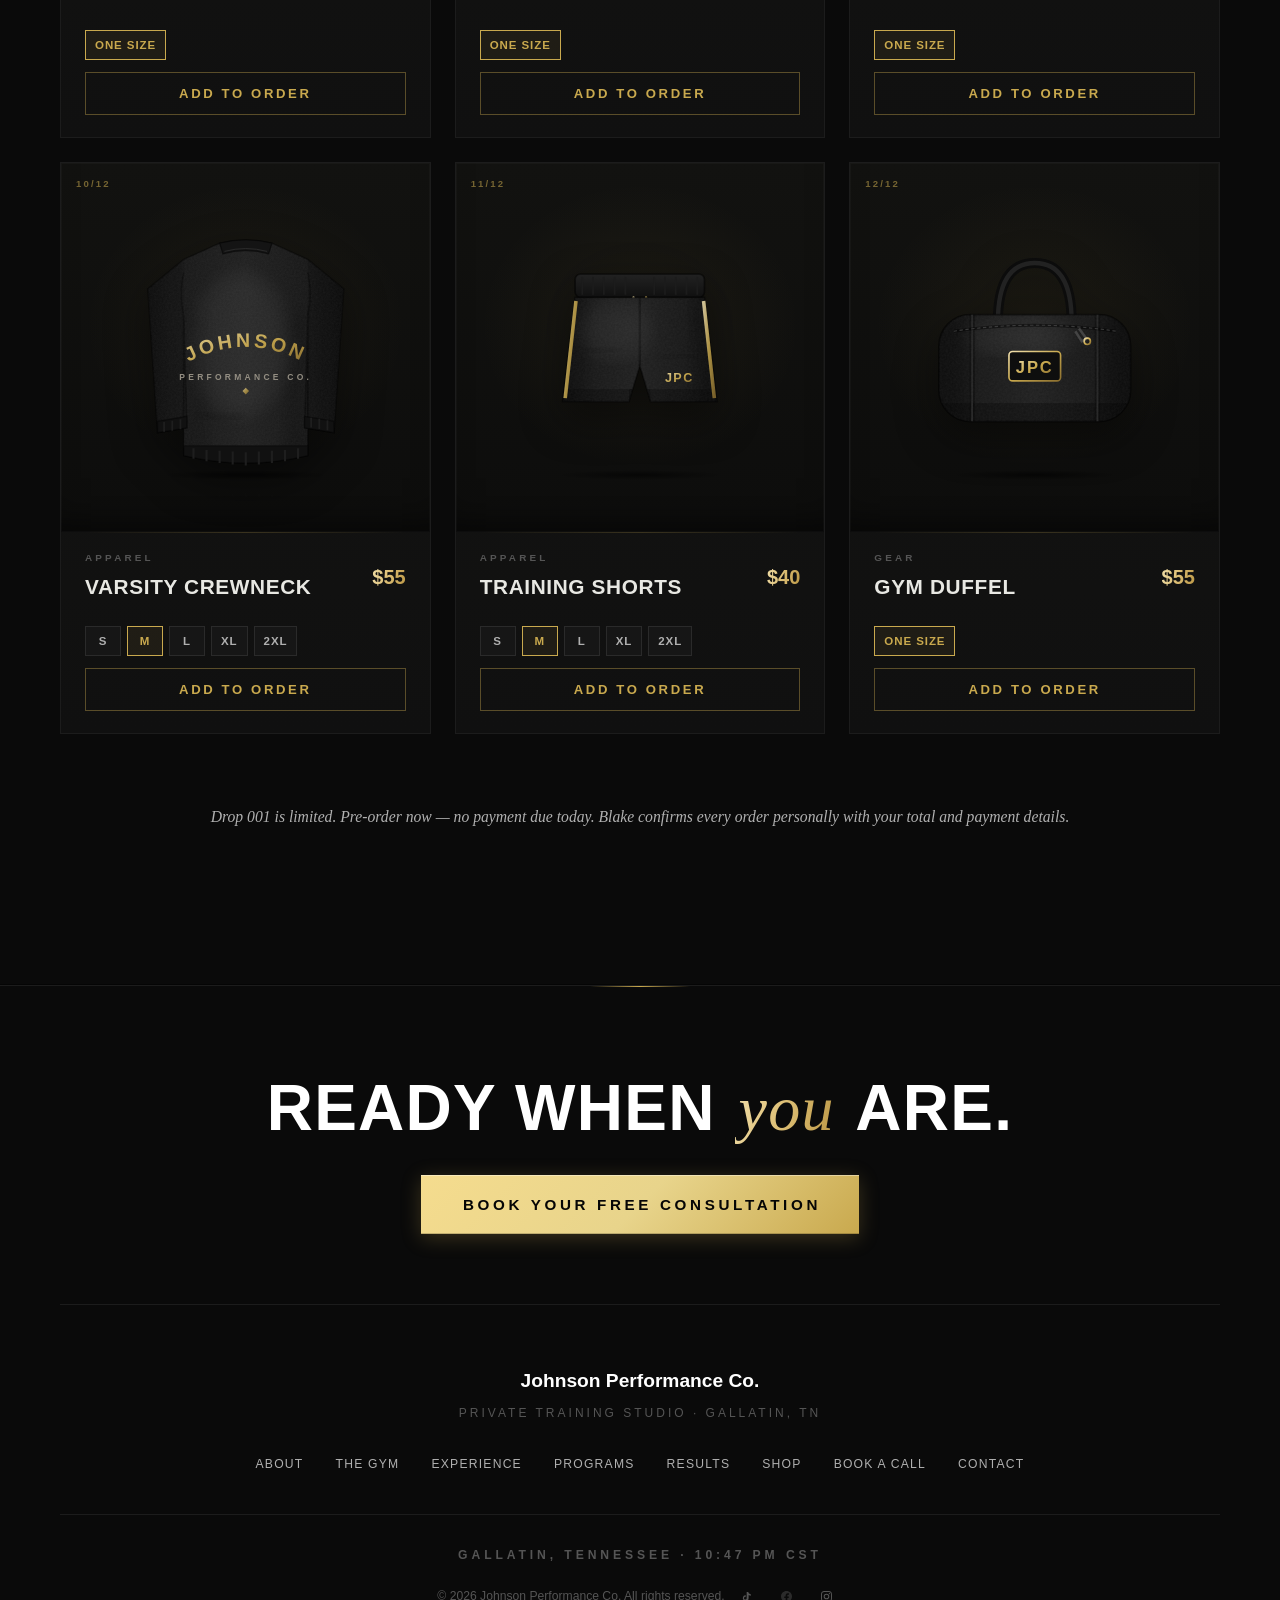
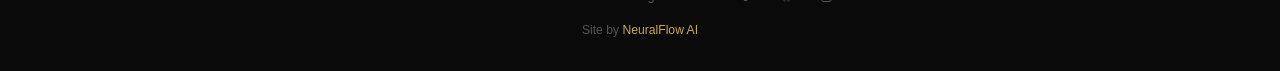
==== commit 621864a7: "Cohesion polish: unified card finish, section rhythm, showroom stages - Gold hairline rules at the t" ====
--- a/index.html
+++ b/index.html
@@ -51,7 +51,7 @@
     <!-- Preload critical assets -->
     <link rel="preload" href="images/hero-bg.webp" as="image" type="image/webp">
     <link rel="preload" href="images/owner-portrait.webp" as="image" type="image/webp">
-    <link rel="preload" href="css/styles.css?v=18" as="style">
+    <link rel="preload" href="css/styles.css?v=19" as="style">
 
     <!-- Fonts -->
     <link rel="preconnect" href="https://fonts.googleapis.com">
@@ -59,7 +59,7 @@
     <link href="https://fonts.googleapis.com/css2?family=Barlow+Condensed:wght@600;700;800&family=Inter:wght@400;500;600&family=Cormorant+Garamond:ital,wght@0,500;0,600;1,400;1,500&display=swap" rel="stylesheet">
 
     <!-- Styles -->
-    <link rel="stylesheet" href="css/styles.css?v=18">
+    <link rel="stylesheet" href="css/styles.css?v=19">
 
     <!-- Structured data -->
     <script type="application/ld+json">
--- a/css/styles.css
+++ b/css/styles.css
@@ -4137,3 +4137,98 @@
     .nav__cart { order: 1; margin-left: auto; width: 40px; height: 40px; }
     .nav__toggle { order: 2; margin-left: 16px; }
 }
+
+/* ══════════════════════════════════════════════════════════
+   COHESION POLISH — unified card finish, section rhythm,
+   showroom stages, collector numbering
+   ══════════════════════════════════════════════════════════ */
+
+/* Gold hairline at the top of every section — quiet rhythm */
+.section::after {
+    content: '';
+    position: absolute;
+    top: 0;
+    left: 50%;
+    transform: translateX(-50%);
+    width: min(340px, 42%);
+    height: 1px;
+    background: linear-gradient(90deg, transparent, rgba(201,169,78,0.28), transparent);
+    pointer-events: none;
+}
+
+/* Section atmospherics — faint gold air, alternating positions */
+.about    { background-image: radial-gradient(ellipse 60% 50% at 10% 28%, rgba(201,169,78,0.045), transparent 65%); }
+.programs { background-image: radial-gradient(ellipse 55% 45% at 50% 0%,  rgba(201,169,78,0.05),  transparent 70%); }
+.results  { background-image: radial-gradient(ellipse 55% 45% at 88% 70%, rgba(201,169,78,0.04),  transparent 70%); }
+.faq      { background-image: radial-gradient(ellipse 50% 45% at 12% 70%, rgba(201,169,78,0.04),  transparent 70%); }
+.merch    { background-image: radial-gradient(ellipse 60% 40% at 50% 6%,  rgba(201,169,78,0.05),  transparent 70%); }
+
+/* Unified premium card finish: soft vertical sheen + top inner light */
+.facility__feature,
+.testimonial,
+.program-card,
+.merch-card,
+.experience__card,
+.book__cta-card {
+    background: linear-gradient(180deg, #141412 0%, #101010 100%);
+    box-shadow: inset 0 1px 0 rgba(255,255,255,0.035);
+}
+
+/* Merch: collector numbering (01/12 … 12/12) */
+.merch__grid { counter-reset: merchIdx; }
+.merch-card { counter-increment: merchIdx; }
+.merch-card::before {
+    content: counter(merchIdx, decimal-leading-zero) "/12";
+    position: absolute;
+    top: 13px;
+    left: 15px;
+    z-index: 3;
+    font-family: var(--font-display);
+    font-weight: 600;
+    font-size: 0.6rem;
+    letter-spacing: 0.22em;
+    color: rgba(201,169,78,0.55);
+    pointer-events: none;
+}
+
+/* Merch stages: showroom depth + floor reflection */
+.merch-card__stage {
+    border-bottom: none;
+    box-shadow:
+        inset 0 0 0 1px rgba(255,255,255,0.025),
+        inset 0 -34px 44px -32px rgba(0,0,0,0.75);
+}
+.merch-card__stage svg {
+    -webkit-box-reflect: below -24px linear-gradient(transparent 82%, rgba(255,255,255,0.045));
+}
+.merch-card__info {
+    position: relative;
+    padding-top: 18px;
+}
+.merch-card__info::before {
+    content: '';
+    position: absolute;
+    top: 0;
+    left: 24px;
+    right: 24px;
+    height: 1px;
+    background: linear-gradient(90deg, transparent, rgba(201,169,78,0.22), transparent);
+}
+
+/* Ghost numerals: a touch more presence */
+.ghost-num { -webkit-text-stroke: 1px rgba(201, 169, 78, 0.12); }
+
+/* Nav scrolled: firmer gold hairline */
+.nav.scrolled {
+    box-shadow: 0 1px 0 rgba(201, 169, 78, 0.16), 0 8px 40px rgba(0,0,0,0.6);
+}
+
+/* Signature program card keeps its warmer tone over the unified base */
+.program-card--signature {
+    background: linear-gradient(180deg, rgba(26,23,16,1) 0%, #101010 65%);
+}
+
+@media (max-width: 768px) {
+    .merch-card::before { top: 11px; left: 12px; font-size: 0.56rem; }
+    .section::after { width: 60%; }
+}
--- a/css/styles.css
+++ b/css/styles.css
@@ -4137,3 +4137,98 @@
     .nav__cart { order: 1; margin-left: auto; width: 40px; height: 40px; }
     .nav__toggle { order: 2; margin-left: 16px; }
 }
+
+/* ══════════════════════════════════════════════════════════
+   COHESION POLISH — unified card finish, section rhythm,
+   showroom stages, collector numbering
+   ══════════════════════════════════════════════════════════ */
+
+/* Gold hairline at the top of every section — quiet rhythm */
+.section::after {
+    content: '';
+    position: absolute;
+    top: 0;
+    left: 50%;
+    transform: translateX(-50%);
+    width: min(340px, 42%);
+    height: 1px;
+    background: linear-gradient(90deg, transparent, rgba(201,169,78,0.28), transparent);
+    pointer-events: none;
+}
+
+/* Section atmospherics — faint gold air, alternating positions */
+.about    { background-image: radial-gradient(ellipse 60% 50% at 10% 28%, rgba(201,169,78,0.045), transparent 65%); }
+.programs { background-image: radial-gradient(ellipse 55% 45% at 50% 0%,  rgba(201,169,78,0.05),  transparent 70%); }
+.results  { background-image: radial-gradient(ellipse 55% 45% at 88% 70%, rgba(201,169,78,0.04),  transparent 70%); }
+.faq      { background-image: radial-gradient(ellipse 50% 45% at 12% 70%, rgba(201,169,78,0.04),  transparent 70%); }
+.merch    { background-image: radial-gradient(ellipse 60% 40% at 50% 6%,  rgba(201,169,78,0.05),  transparent 70%); }
+
+/* Unified premium card finish: soft vertical sheen + top inner light */
+.facility__feature,
+.testimonial,
+.program-card,
+.merch-card,
+.experience__card,
+.book__cta-card {
+    background: linear-gradient(180deg, #141412 0%, #101010 100%);
+    box-shadow: inset 0 1px 0 rgba(255,255,255,0.035);
+}
+
+/* Merch: collector numbering (01/12 … 12/12) */
+.merch__grid { counter-reset: merchIdx; }
+.merch-card { counter-increment: merchIdx; }
+.merch-card::before {
+    content: counter(merchIdx, decimal-leading-zero) "/12";
+    position: absolute;
+    top: 13px;
+    left: 15px;
+    z-index: 3;
+    font-family: var(--font-display);
+    font-weight: 600;
+    font-size: 0.6rem;
+    letter-spacing: 0.22em;
+    color: rgba(201,169,78,0.55);
+    pointer-events: none;
+}
+
+/* Merch stages: showroom depth + floor reflection */
+.merch-card__stage {
+    border-bottom: none;
+    box-shadow:
+        inset 0 0 0 1px rgba(255,255,255,0.025),
+        inset 0 -34px 44px -32px rgba(0,0,0,0.75);
+}
+.merch-card__stage svg {
+    -webkit-box-reflect: below -24px linear-gradient(transparent 82%, rgba(255,255,255,0.045));
+}
+.merch-card__info {
+    position: relative;
+    padding-top: 18px;
+}
+.merch-card__info::before {
+    content: '';
+    position: absolute;
+    top: 0;
+    left: 24px;
+    right: 24px;
+    height: 1px;
+    background: linear-gradient(90deg, transparent, rgba(201,169,78,0.22), transparent);
+}
+
+/* Ghost numerals: a touch more presence */
+.ghost-num { -webkit-text-stroke: 1px rgba(201, 169, 78, 0.12); }
+
+/* Nav scrolled: firmer gold hairline */
+.nav.scrolled {
+    box-shadow: 0 1px 0 rgba(201, 169, 78, 0.16), 0 8px 40px rgba(0,0,0,0.6);
+}
+
+/* Signature program card keeps its warmer tone over the unified base */
+.program-card--signature {
+    background: linear-gradient(180deg, rgba(26,23,16,1) 0%, #101010 65%);
+}
+
+@media (max-width: 768px) {
+    .merch-card::before { top: 11px; left: 12px; font-size: 0.56rem; }
+    .section::after { width: 60%; }
+}
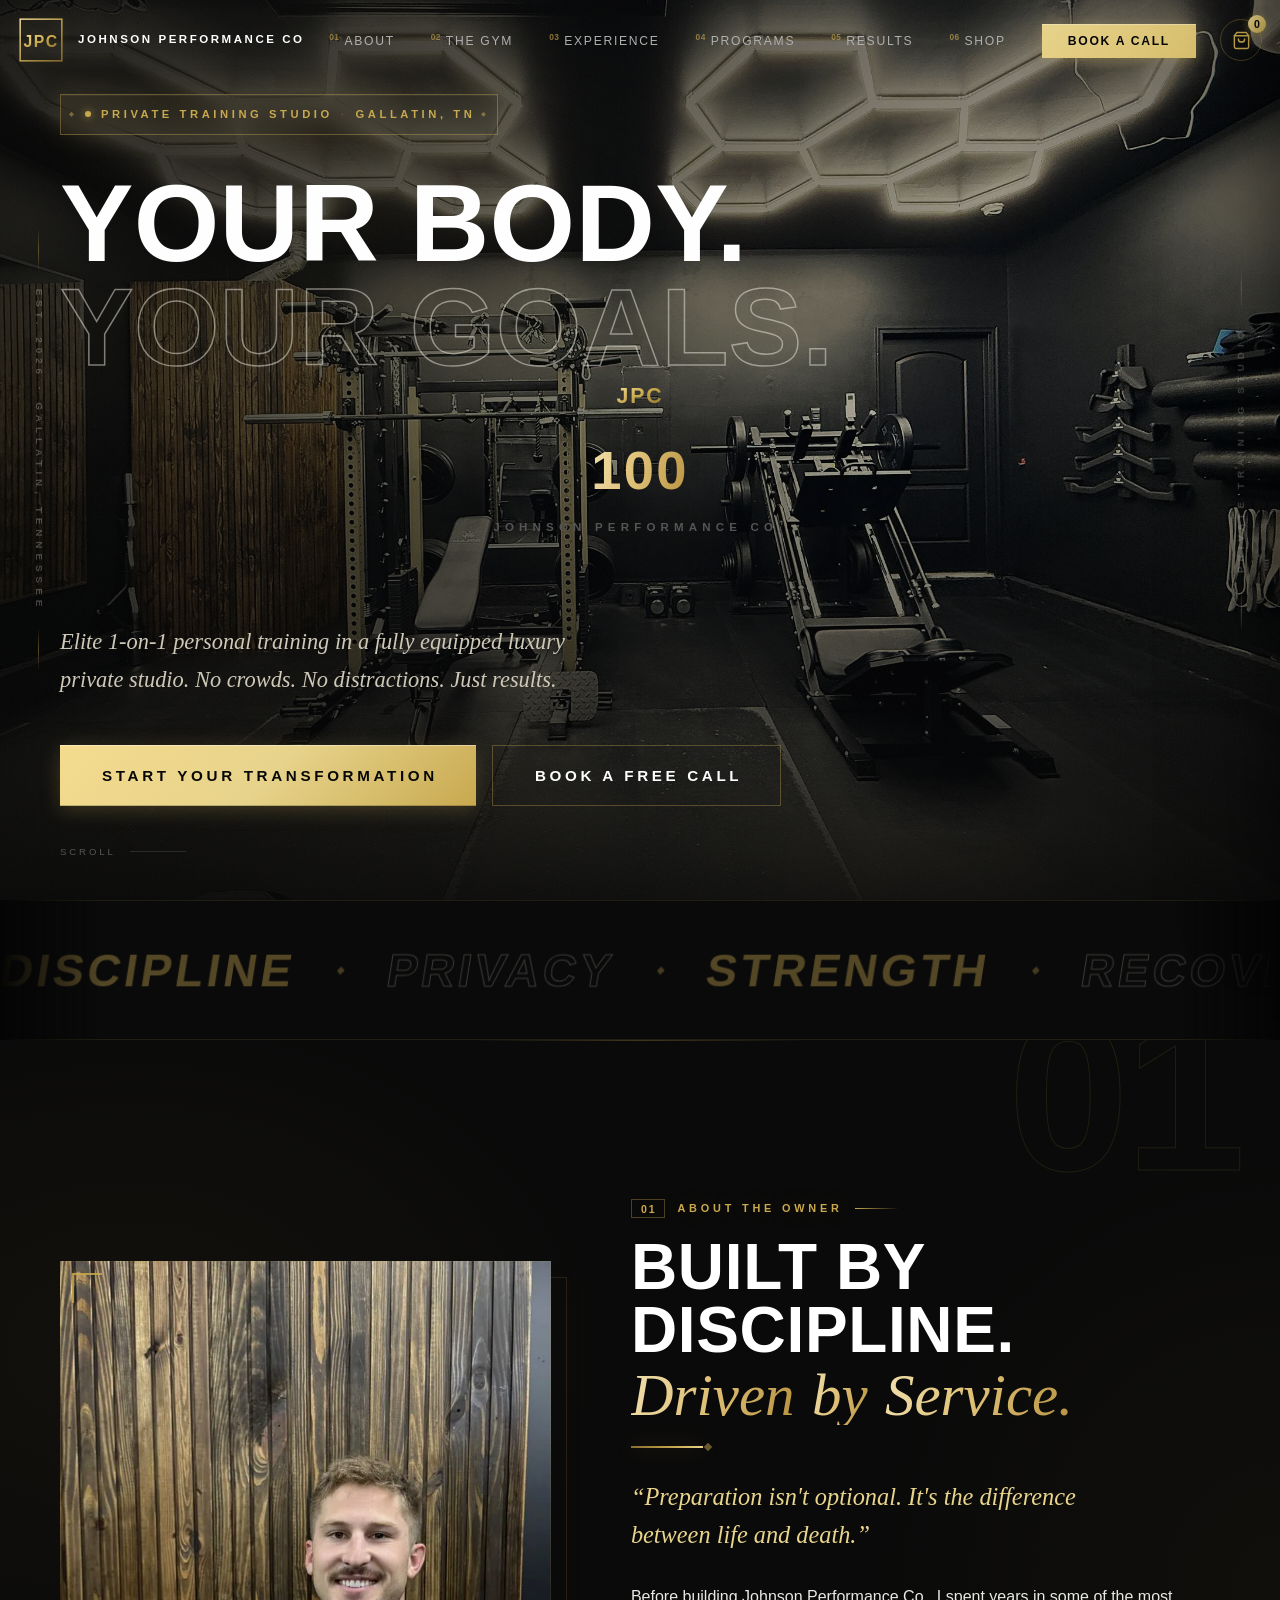
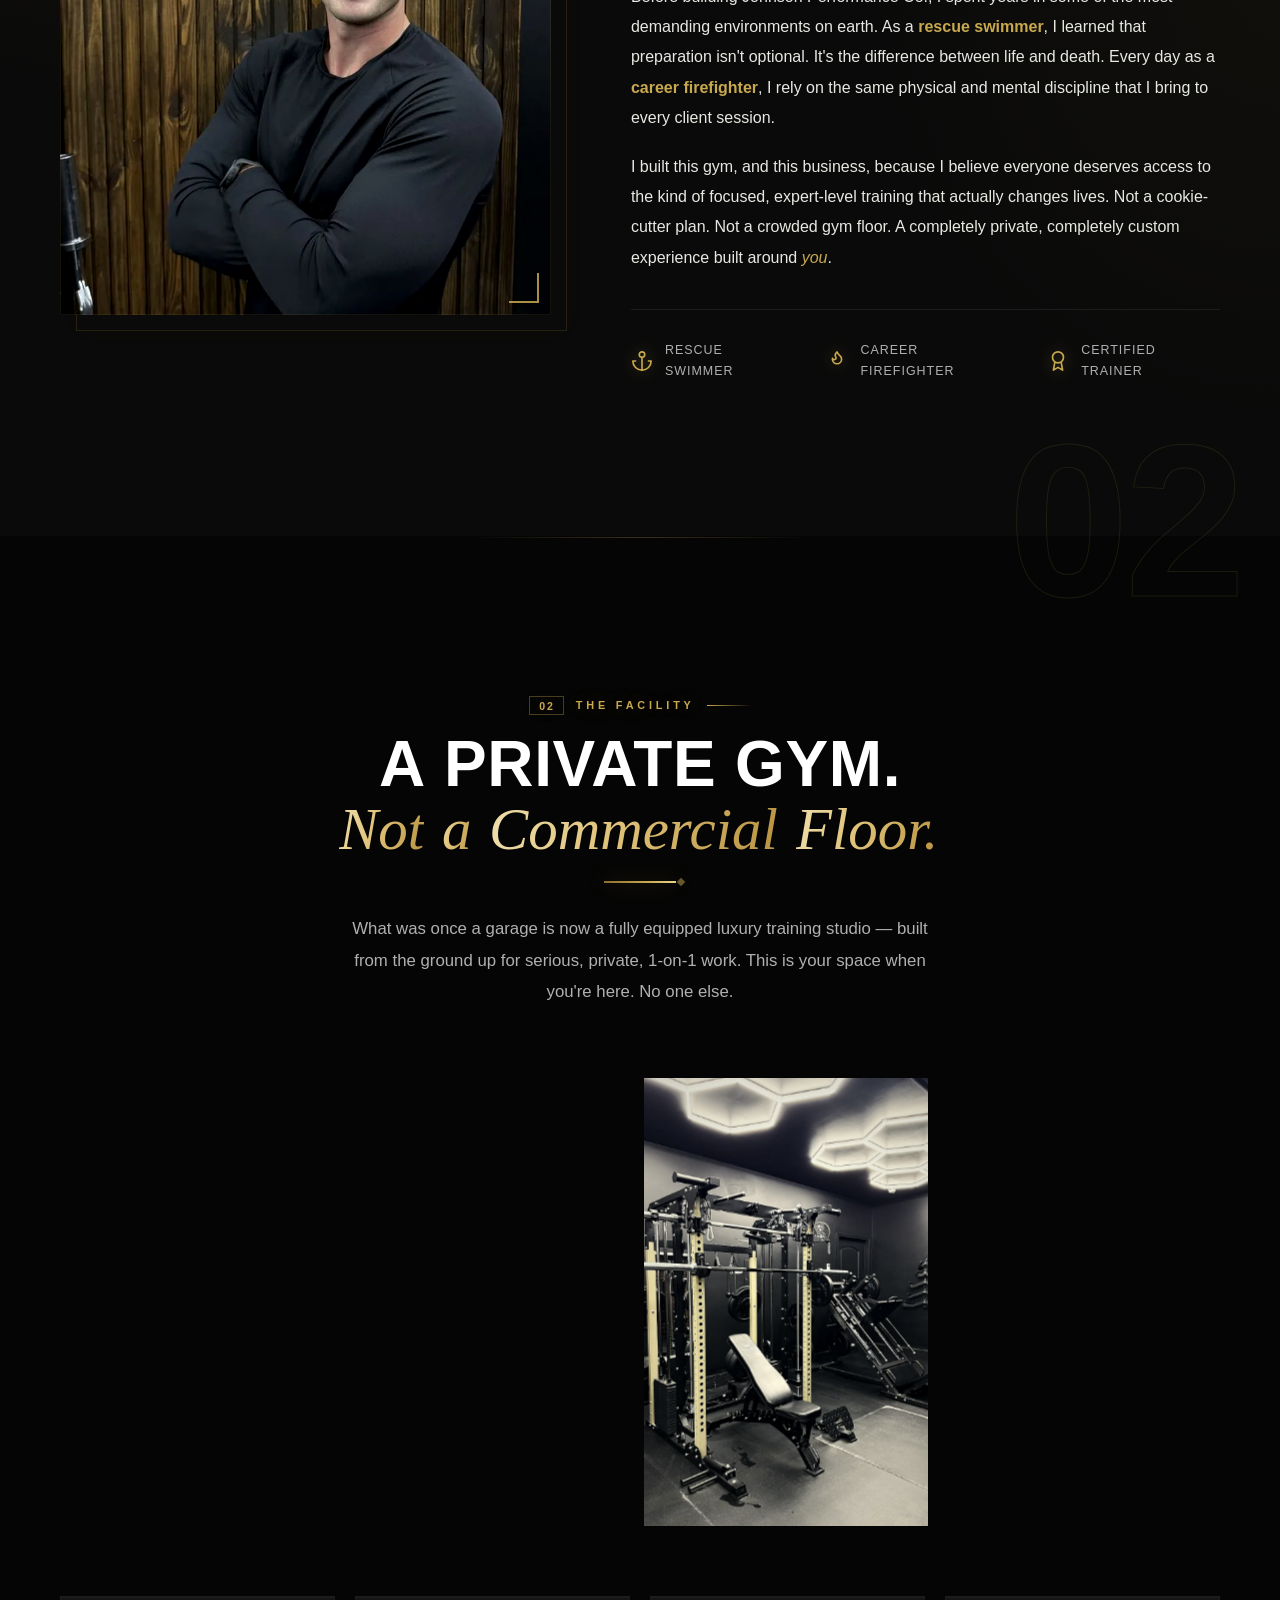
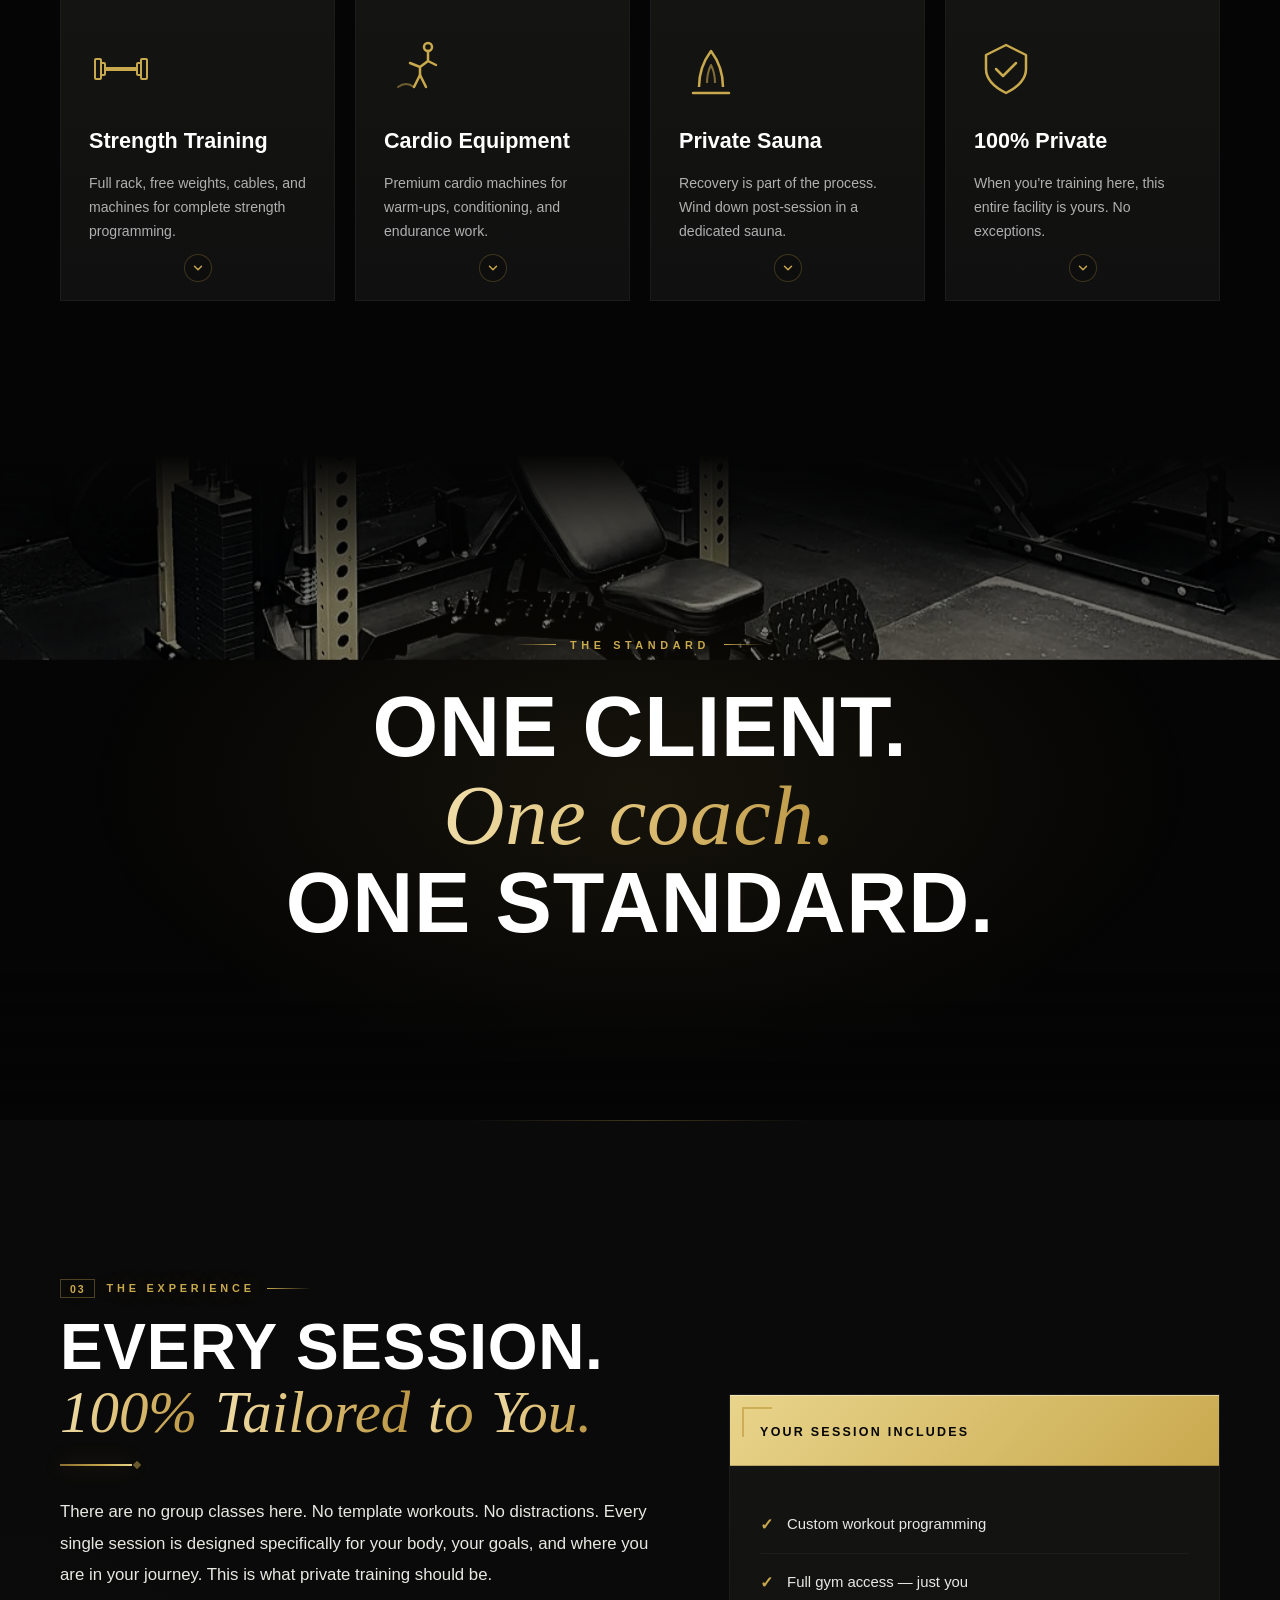
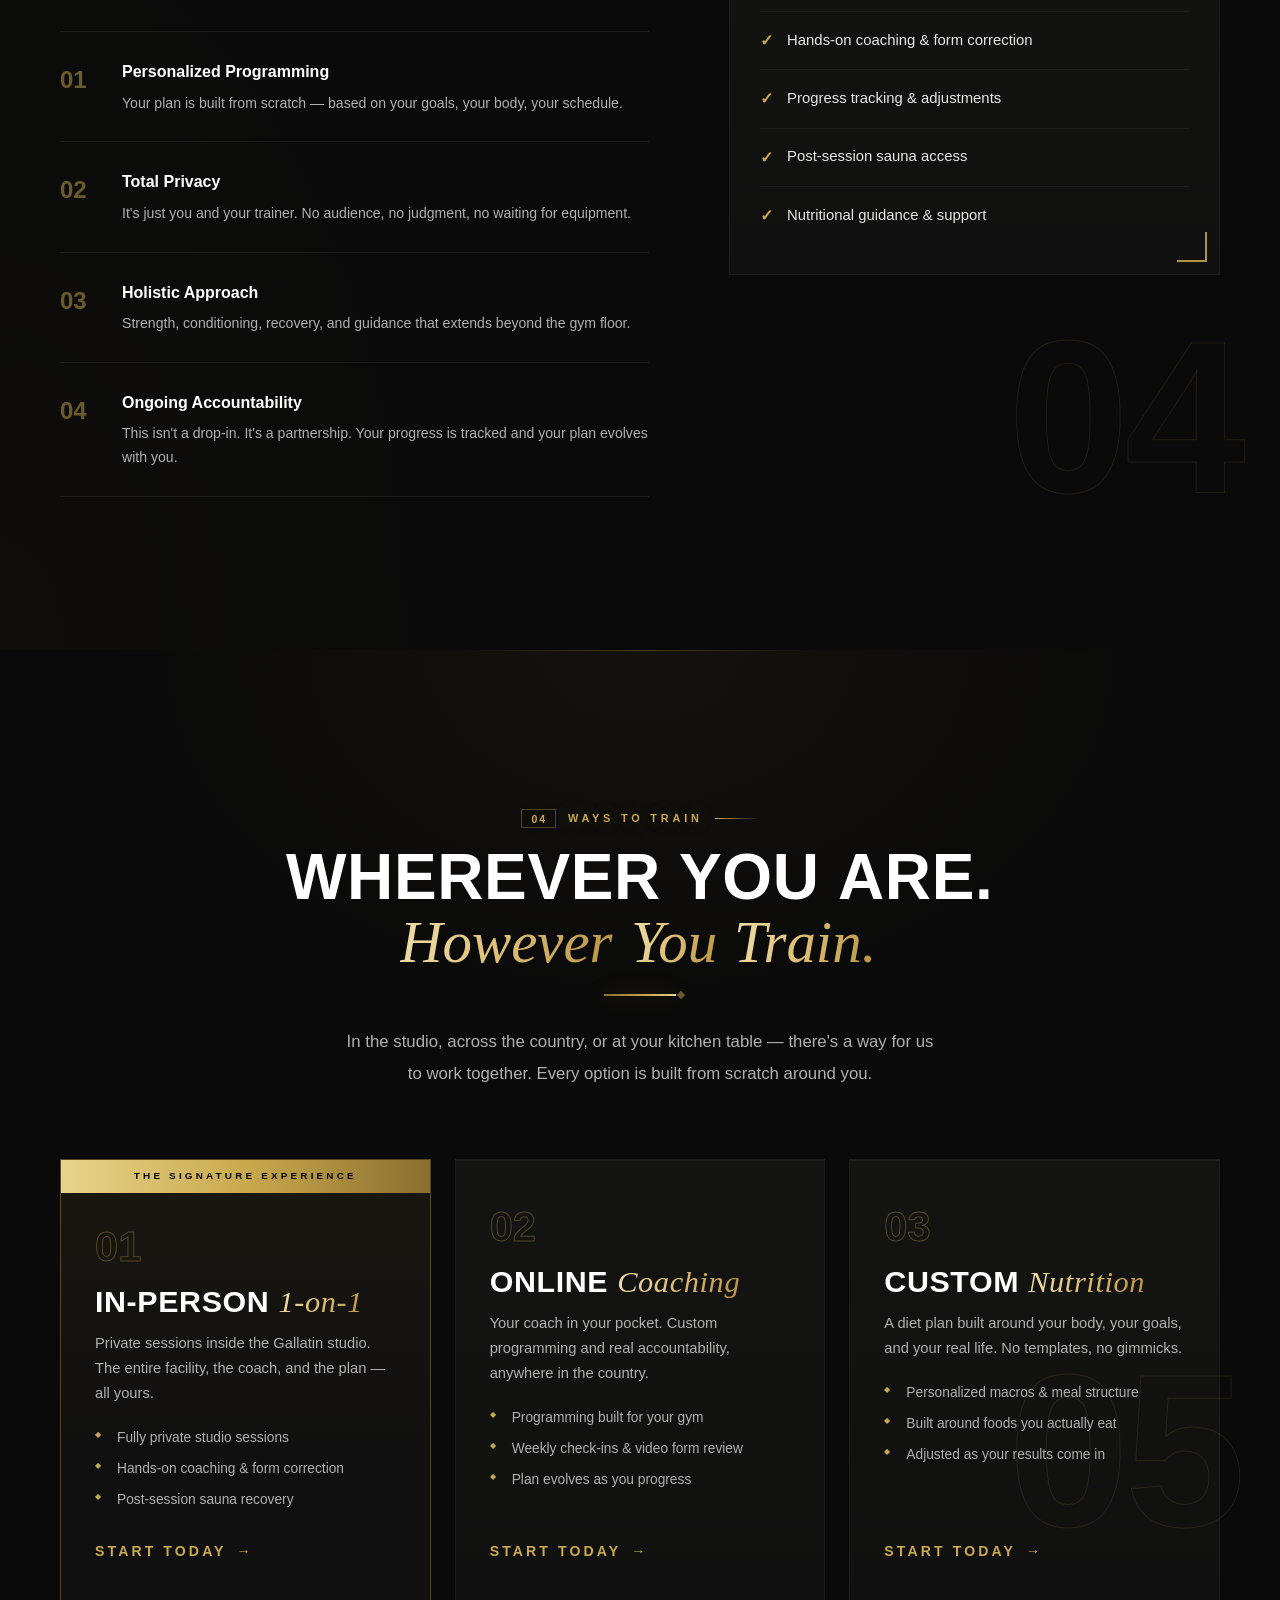
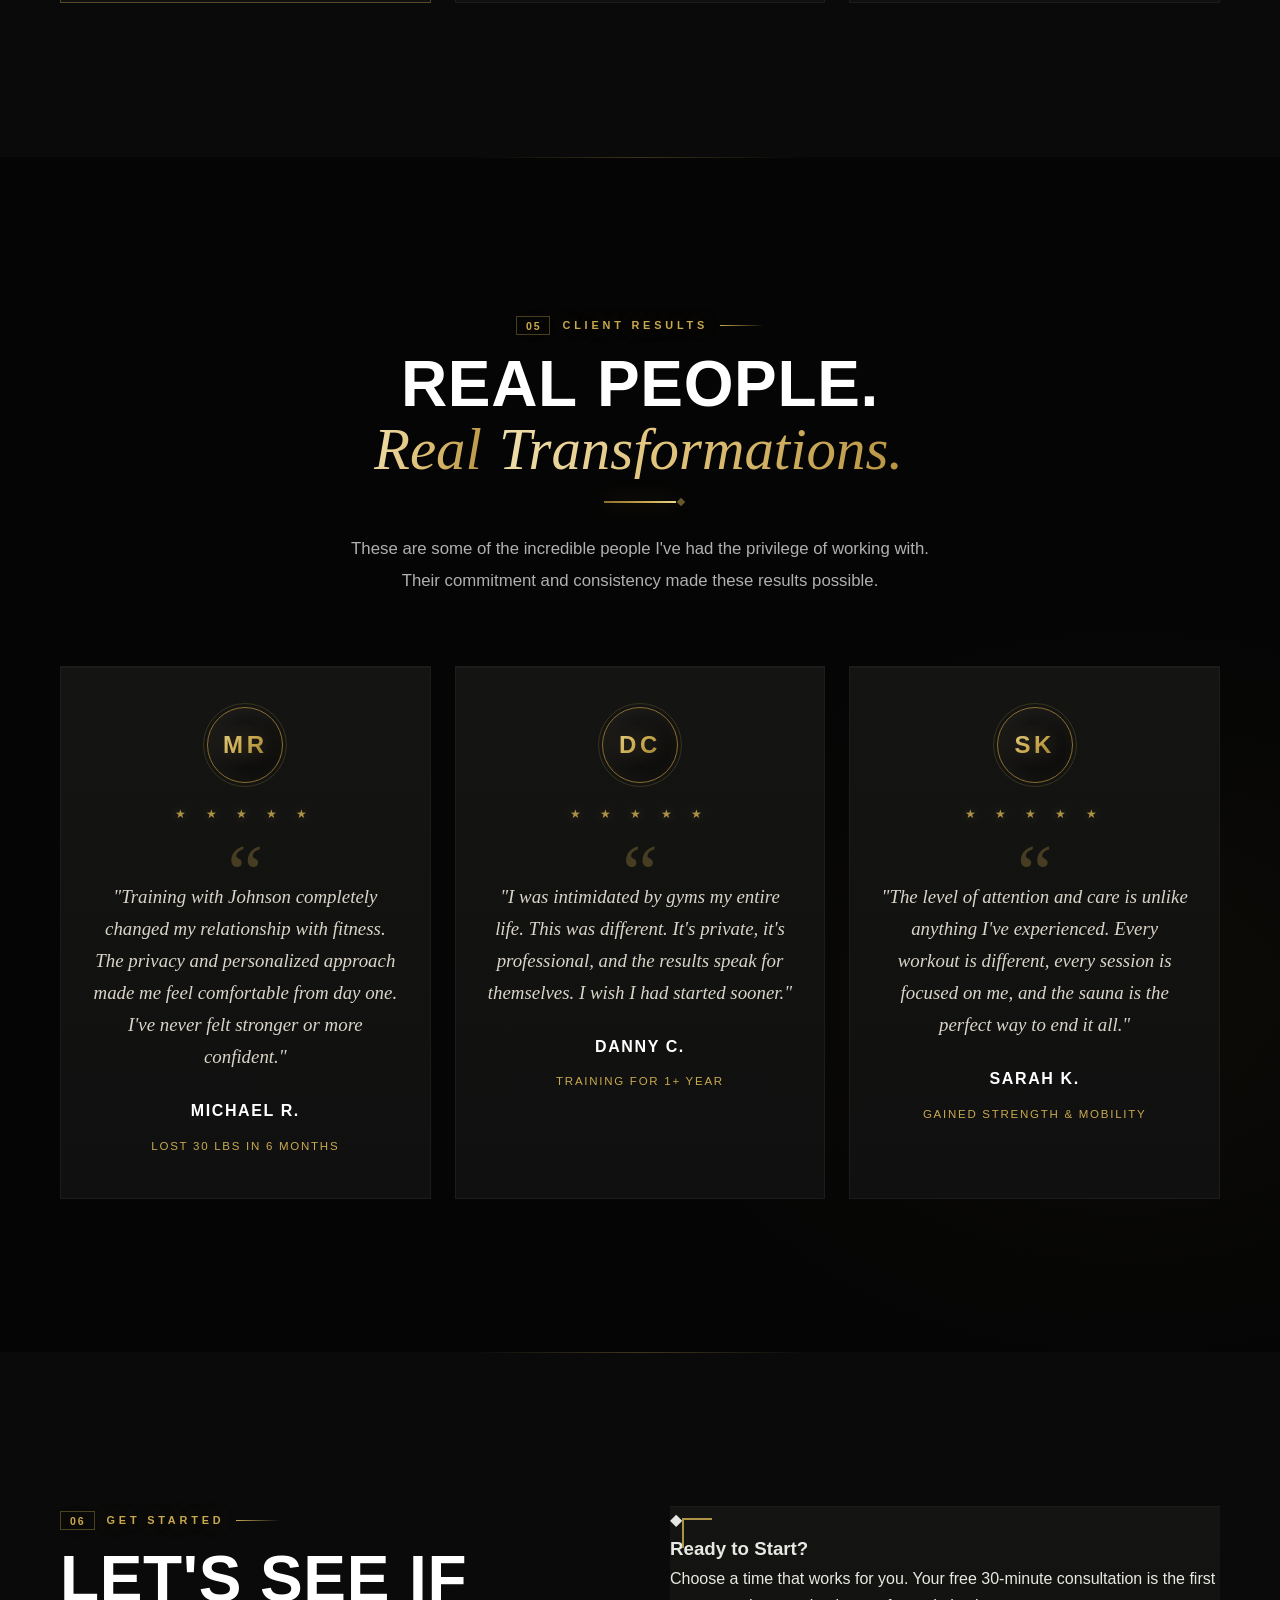
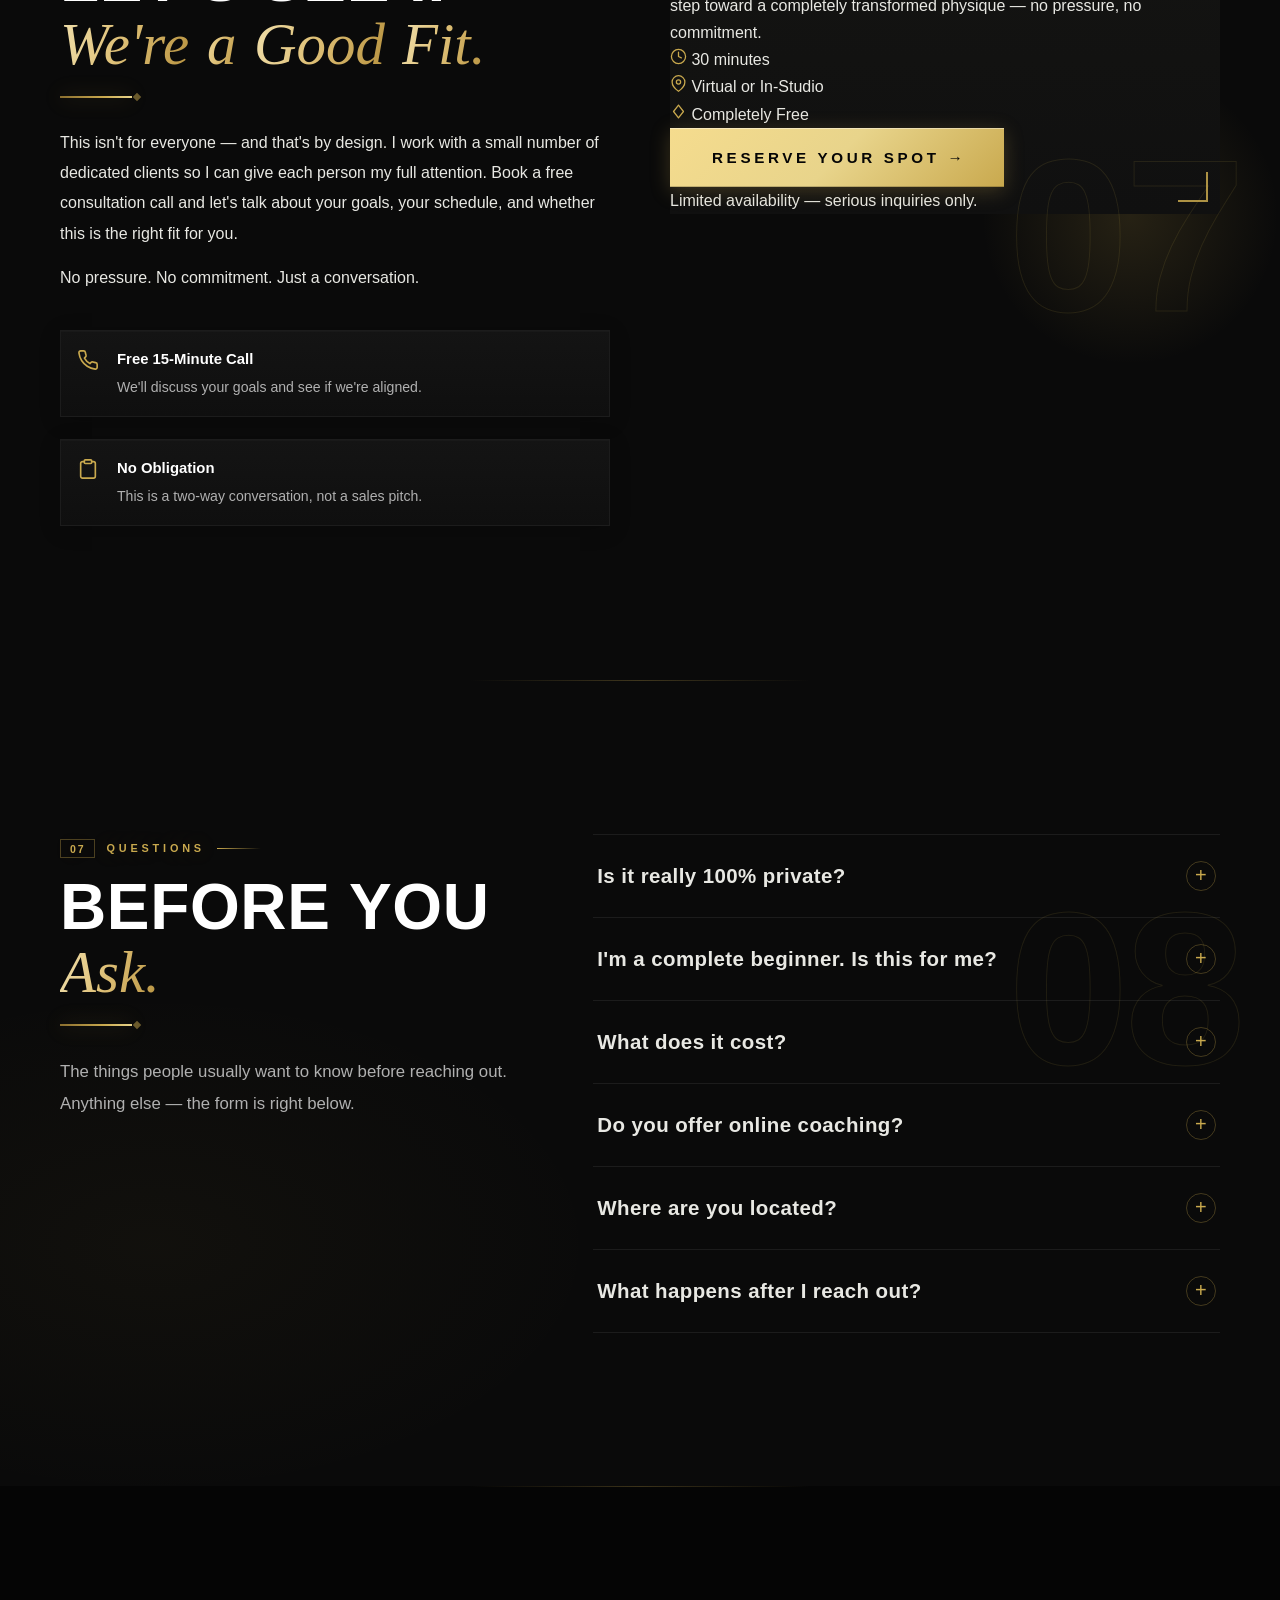
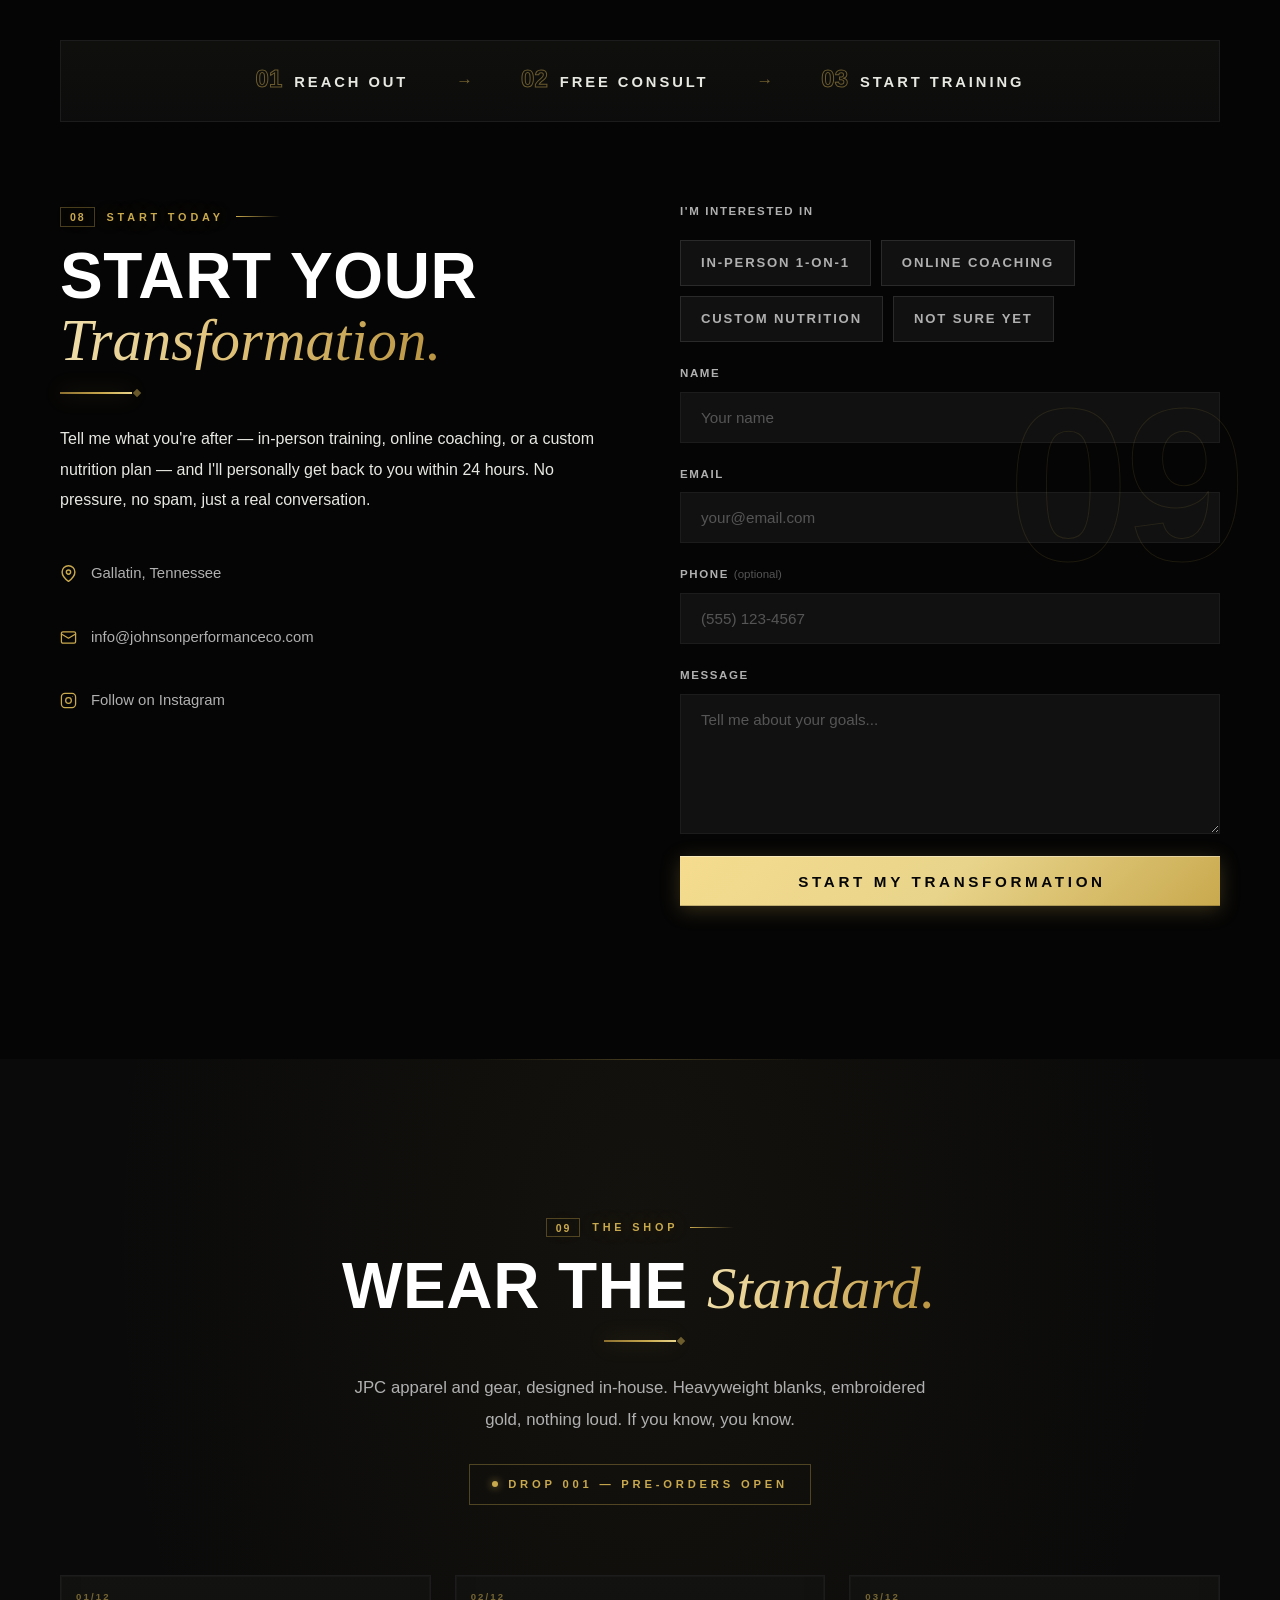
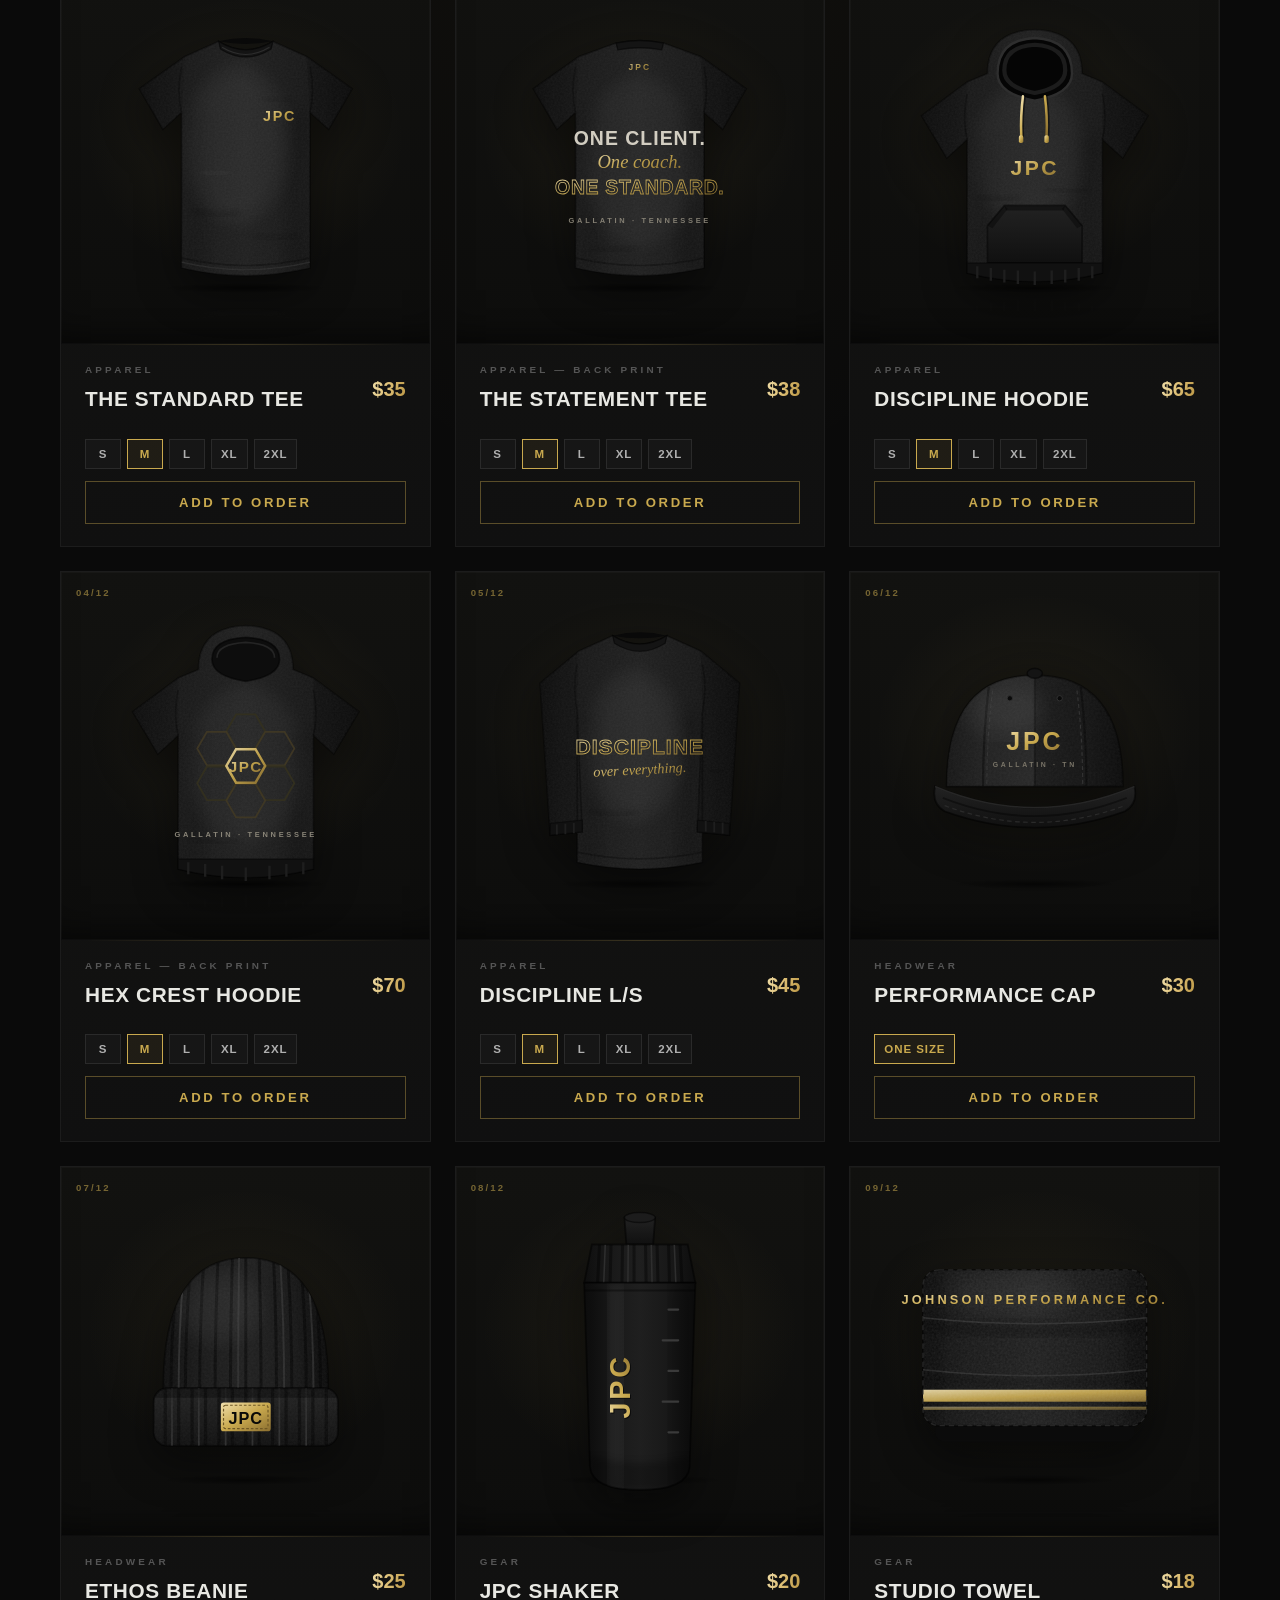
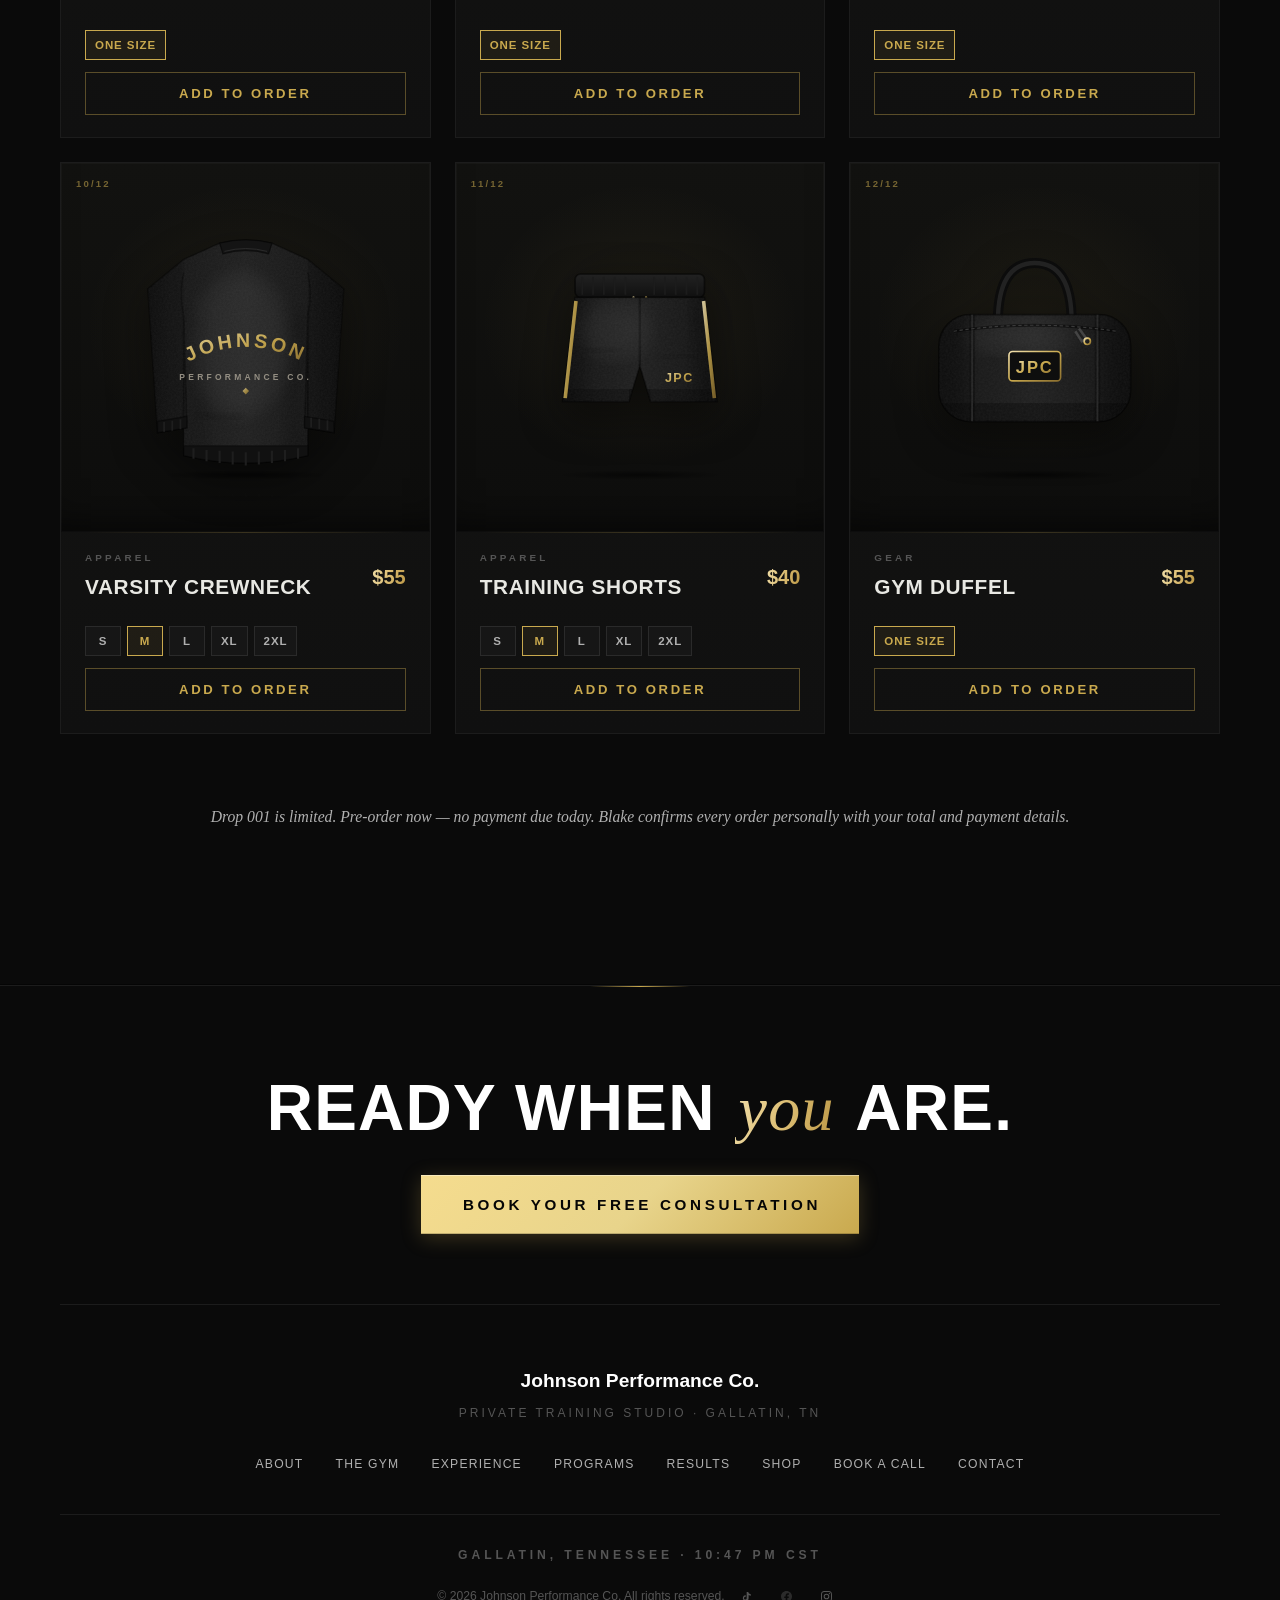
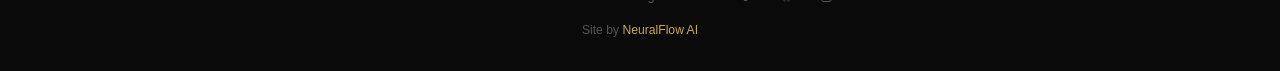
==== commit 3dc5ae31: "Product quick-view modal, ghost numeral parallax, touch feedback PRODUCT QUICK VIEW — the shop now b" ====
--- a/index.html
+++ b/index.html
@@ -51,7 +51,7 @@
     <!-- Preload critical assets -->
     <link rel="preload" href="images/hero-bg.webp" as="image" type="image/webp">
     <link rel="preload" href="images/owner-portrait.webp" as="image" type="image/webp">
-    <link rel="preload" href="css/styles.css?v=19" as="style">
+    <link rel="preload" href="css/styles.css?v=20" as="style">
 
     <!-- Fonts -->
     <link rel="preconnect" href="https://fonts.googleapis.com">
@@ -59,7 +59,7 @@
     <link href="https://fonts.googleapis.com/css2?family=Barlow+Condensed:wght@600;700;800&family=Inter:wght@400;500;600&family=Cormorant+Garamond:ital,wght@0,500;0,600;1,400;1,500&display=swap" rel="stylesheet">
 
     <!-- Styles -->
-    <link rel="stylesheet" href="css/styles.css?v=19">
+    <link rel="stylesheet" href="css/styles.css?v=20">
 
     <!-- Structured data -->
     <script type="application/ld+json">
@@ -311,7 +311,7 @@
     <!-- ABOUT -->
     <!-- ============================================ -->
     <section class="section about" id="about">
-        <span class="ghost-num" aria-hidden="true">01</span>
+        <span class="ghost-num" aria-hidden="true" data-parallax="0.07">01</span>
         <div class="container">
             <div class="about__grid">
                 <div class="about__image-col reveal">
@@ -383,7 +383,7 @@
     <!-- FACILITY -->
     <!-- ============================================ -->
     <section class="section facility" id="facility">
-        <span class="ghost-num" aria-hidden="true">02</span>
+        <span class="ghost-num" aria-hidden="true" data-parallax="0.07">02</span>
         <div class="container">
             <div class="facility__header">
                 <span class="section__label reveal" data-num="02">The Facility</span>
@@ -534,7 +534,7 @@
     <!-- EXPERIENCE -->
     <!-- ============================================ -->
     <section class="section experience" id="experience">
-        <span class="ghost-num" aria-hidden="true">03</span>
+        <span class="ghost-num" aria-hidden="true" data-parallax="0.07">03</span>
         <div class="container">
             <div class="experience__grid">
                 <div class="experience__text">
@@ -631,7 +631,7 @@
     <!-- PROGRAMS / WAYS TO TRAIN -->
     <!-- ============================================ -->
     <section class="section programs" id="programs">
-        <span class="ghost-num" aria-hidden="true">04</span>
+        <span class="ghost-num" aria-hidden="true" data-parallax="0.07">04</span>
         <div class="container">
             <div class="programs__header">
                 <span class="section__label reveal" data-num="04">Ways to Train</span>
@@ -686,7 +686,7 @@
     <!-- RESULTS / TESTIMONIALS -->
     <!-- ============================================ -->
     <section class="section results" id="results">
-        <span class="ghost-num" aria-hidden="true">05</span>
+        <span class="ghost-num" aria-hidden="true" data-parallax="0.07">05</span>
         <div class="container">
             <div class="results__header">
                 <span class="section__label reveal" data-num="05">Client Results</span>
@@ -756,7 +756,7 @@
     <!-- BOOK A CONSULTATION -->
     <!-- ============================================ -->
     <section class="section book" id="book">
-        <span class="ghost-num" aria-hidden="true">06</span>
+        <span class="ghost-num" aria-hidden="true" data-parallax="0.07">06</span>
         <div class="container">
             <div class="book__inner">
                 <div class="book__text">
@@ -832,7 +832,7 @@
     <!-- FAQ -->
     <!-- ============================================ -->
     <section class="section faq" id="faq">
-        <span class="ghost-num" aria-hidden="true">07</span>
+        <span class="ghost-num" aria-hidden="true" data-parallax="0.07">07</span>
         <div class="container">
             <div class="faq__grid">
                 <div class="faq__intro">
@@ -908,7 +908,7 @@
     <!-- CONTACT -->
     <!-- ============================================ -->
     <section class="section contact" id="contact">
-        <span class="ghost-num" aria-hidden="true">08</span>
+        <span class="ghost-num" aria-hidden="true" data-parallax="0.07">08</span>
         <div class="container">
             <div class="contact__steps reveal" aria-label="How it works">
                 <div class="contact__step">
@@ -1010,7 +1010,7 @@
     <!-- MERCH / THE SHOP -->
     <!-- ============================================ -->
     <section class="section merch" id="shop">
-        <span class="ghost-num" aria-hidden="true">09</span>
+        <span class="ghost-num" aria-hidden="true" data-parallax="0.07">09</span>
         <div class="container">
             <div class="merch__header">
                 <span class="section__label reveal" data-num="09">The Shop</span>
@@ -1563,6 +1563,23 @@
         </figure>
     </div>
 
+    <!-- PRODUCT QUICK VIEW -->
+    <div class="pmodal-overlay" id="pmodalOverlay"></div>
+    <div class="pmodal" id="pmodal" role="dialog" aria-modal="true" aria-label="Product details">
+        <button class="pmodal__close" id="pmodalClose" aria-label="Close product view">&times;</button>
+        <div class="pmodal__stage" id="pmodalStage"></div>
+        <div class="pmodal__info">
+            <span class="pmodal__cat" id="pmodalCat"></span>
+            <h3 class="pmodal__name" id="pmodalName"></h3>
+            <span class="pmodal__price" id="pmodalPrice"></span>
+            <p class="pmodal__desc" id="pmodalDesc"></p>
+            <ul class="pmodal__details" id="pmodalDetails"></ul>
+            <div class="pmodal__sizes" id="pmodalSizes" role="group" aria-label="Size"></div>
+            <button class="pmodal__add" id="pmodalAdd">Add to Order</button>
+            <p class="pmodal__note">Drop 001 pre-order &mdash; no payment due today.</p>
+        </div>
+    </div>
+
     <!-- CART DRAWER -->
     <div class="cart-overlay" id="cartOverlay"></div>
     <aside class="cart" id="cartDrawer" role="dialog" aria-modal="true" aria-label="Your order">
@@ -1574,6 +1591,7 @@
             <div class="cart__empty" id="cartEmpty">
                 <p>Your order is empty.</p>
                 <span>Add a piece from Drop 001.</span>
+                <a href="#shop" class="cart__empty-link" id="cartShopLink">View the Drop <span aria-hidden="true">&rarr;</span></a>
             </div>
             <div class="cart__items" id="cartItems"></div>
         </div>
@@ -1606,7 +1624,7 @@
         <svg viewBox="0 0 24 24" fill="none" stroke="currentColor" stroke-width="2.5" stroke-linecap="round" stroke-linejoin="round" width="16" height="16"><polyline points="18 15 12 9 6 15"/></svg>
     </button>
 
-    <script src="js/main.js?v=14"></script>
+    <script src="js/main.js?v=15"></script>
 </body>
 </html>
 
--- a/css/styles.css
+++ b/css/styles.css
@@ -4232,3 +4232,215 @@
     .merch-card::before { top: 11px; left: 12px; font-size: 0.56rem; }
     .section::after { width: 60%; }
 }
+
+/* ══════════════════════════════════════════════════════════
+   PRODUCT QUICK VIEW + touch feedback
+   ══════════════════════════════════════════════════════════ */
+.pmodal-overlay {
+    position: fixed;
+    inset: 0;
+    z-index: 10001;
+    background: rgba(0,0,0,0.7);
+    backdrop-filter: blur(10px);
+    -webkit-backdrop-filter: blur(10px);
+    opacity: 0;
+    visibility: hidden;
+    transition: opacity 0.4s, visibility 0.4s;
+}
+.pmodal-overlay.open { opacity: 1; visibility: visible; }
+.pmodal {
+    position: fixed;
+    top: 50%;
+    left: 50%;
+    z-index: 10002;
+    width: min(880px, 94vw);
+    max-height: 90vh;
+    display: grid;
+    grid-template-columns: 1fr 1fr;
+    background: linear-gradient(180deg, #141412 0%, #0f0f0f 100%);
+    border: 1px solid rgba(201,169,78,0.25);
+    box-shadow: 0 40px 120px rgba(0,0,0,0.7), inset 0 1px 0 rgba(255,255,255,0.04);
+    opacity: 0;
+    visibility: hidden;
+    transform: translate(-50%, -50%) scale(0.94);
+    transition: opacity 0.4s, visibility 0.4s, transform 0.45s var(--ease-expo);
+    overflow: hidden;
+}
+.pmodal.open {
+    opacity: 1;
+    visibility: visible;
+    transform: translate(-50%, -50%) scale(1);
+}
+.pmodal__close {
+    position: absolute;
+    top: 16px;
+    right: 16px;
+    z-index: 3;
+    width: 40px;
+    height: 40px;
+    display: flex;
+    align-items: center;
+    justify-content: center;
+    background: rgba(10,10,10,0.6);
+    border: 1px solid var(--dark-5);
+    border-radius: 50%;
+    color: var(--off-white);
+    font-size: 1.3rem;
+    line-height: 1;
+    cursor: pointer;
+    transition: border-color 0.3s, color 0.3s;
+}
+.pmodal__close:hover { border-color: var(--gold); color: var(--gold); }
+.pmodal__stage {
+    display: flex;
+    align-items: center;
+    justify-content: center;
+    min-height: 380px;
+    background:
+        radial-gradient(ellipse 65% 55% at 50% 44%, rgba(201,169,78,0.08), transparent 70%),
+        linear-gradient(180deg, #121210 0%, #0c0c0b 100%);
+    border-right: 1px solid var(--dark-4);
+}
+.pmodal__stage svg {
+    width: 82%;
+    height: 82%;
+    max-height: 460px;
+    filter: drop-shadow(0 20px 28px rgba(0,0,0,0.5));
+}
+.pmodal__info {
+    padding: 44px 40px 36px;
+    overflow-y: auto;
+    display: flex;
+    flex-direction: column;
+}
+.pmodal__cat {
+    font-family: var(--font-display);
+    font-weight: 600;
+    font-size: 0.64rem;
+    letter-spacing: 0.32em;
+    text-transform: uppercase;
+    color: var(--gray);
+    margin-bottom: 10px;
+}
+.pmodal__name {
+    font-family: var(--font-display);
+    font-weight: 700;
+    font-size: 2rem;
+    line-height: 1;
+    letter-spacing: 0.02em;
+    text-transform: uppercase;
+    color: var(--white);
+    margin-bottom: 8px;
+}
+.pmodal__price {
+    font-family: var(--font-display);
+    font-weight: 800;
+    font-size: 1.4rem;
+    background: linear-gradient(105deg, #F0DFAC 0%, #DFC178 45%, #B89340 100%);
+    -webkit-background-clip: text;
+    background-clip: text;
+    -webkit-text-fill-color: transparent;
+    margin-bottom: 18px;
+}
+.pmodal__desc {
+    font-size: 0.92rem;
+    color: var(--light-gray);
+    line-height: 1.75;
+    margin-bottom: 18px;
+}
+.pmodal__details {
+    display: flex;
+    flex-direction: column;
+    gap: 9px;
+    margin-bottom: 24px;
+}
+.pmodal__details li {
+    position: relative;
+    padding-left: 20px;
+    font-size: 0.84rem;
+    color: var(--light-gray);
+}
+.pmodal__details li::before {
+    content: '◆';
+    position: absolute;
+    left: 0;
+    top: 1px;
+    font-size: 0.46rem;
+    color: var(--gold);
+}
+.pmodal__sizes {
+    display: flex;
+    flex-wrap: wrap;
+    gap: 6px;
+    margin-bottom: 16px;
+}
+.pmodal__add {
+    width: 100%;
+    padding: 15px 16px;
+    font-family: var(--font-display);
+    font-weight: 700;
+    font-size: 0.92rem;
+    letter-spacing: 0.22em;
+    text-transform: uppercase;
+    color: var(--black);
+    background: linear-gradient(135deg, var(--gold-light), var(--gold));
+    border: none;
+    cursor: pointer;
+    transition: transform 0.25s var(--ease-smooth), box-shadow 0.3s, filter 0.3s;
+    box-shadow: 0 6px 24px rgba(201,169,78,0.28);
+}
+.pmodal__add:hover { transform: translateY(-2px); filter: brightness(1.08); }
+.pmodal__add.added { filter: saturate(0.8) brightness(1.12); }
+.pmodal__note {
+    margin-top: 12px;
+    font-family: var(--font-serif);
+    font-style: italic;
+    font-size: 0.84rem;
+    color: var(--gray);
+    text-align: center;
+}
+
+/* Empty cart CTA */
+.cart__empty-link {
+    display: inline-flex;
+    align-items: center;
+    gap: 8px;
+    margin-top: 20px;
+    font-family: var(--font-display);
+    font-weight: 700;
+    font-size: 0.85rem;
+    letter-spacing: 0.2em;
+    text-transform: uppercase;
+    color: var(--gold);
+    border: 1px solid rgba(201,169,78,0.4);
+    padding: 12px 22px;
+    transition: background 0.3s, border-color 0.3s, gap 0.3s;
+}
+.cart__empty-link:hover {
+    background: rgba(201,169,78,0.1);
+    border-color: var(--gold);
+    gap: 12px;
+}
+
+/* Touch feedback — mobile gets press states instead of hover */
+.btn:active,
+.merch-card__add:active,
+.pmodal__add:active,
+.mobile-cta__btn:active { transform: scale(0.975); }
+.merch-card__size:active,
+.form__pill span:active { transform: scale(0.94); }
+.faq__question:active .faq__icon { transform: scale(0.9); }
+
+/* Quick view responsive */
+@media (max-width: 820px) {
+    .pmodal {
+        grid-template-columns: 1fr;
+        max-height: 92vh;
+        overflow-y: auto;
+        width: min(480px, 94vw);
+    }
+    .pmodal__stage { min-height: 280px; border-right: none; border-bottom: 1px solid var(--dark-4); }
+    .pmodal__stage svg { max-height: 260px; }
+    .pmodal__info { padding: 28px 24px 26px; }
+    .pmodal__name { font-size: 1.6rem; }
+}
--- a/css/styles.css
+++ b/css/styles.css
@@ -4232,3 +4232,215 @@
     .merch-card::before { top: 11px; left: 12px; font-size: 0.56rem; }
     .section::after { width: 60%; }
 }
+
+/* ══════════════════════════════════════════════════════════
+   PRODUCT QUICK VIEW + touch feedback
+   ══════════════════════════════════════════════════════════ */
+.pmodal-overlay {
+    position: fixed;
+    inset: 0;
+    z-index: 10001;
+    background: rgba(0,0,0,0.7);
+    backdrop-filter: blur(10px);
+    -webkit-backdrop-filter: blur(10px);
+    opacity: 0;
+    visibility: hidden;
+    transition: opacity 0.4s, visibility 0.4s;
+}
+.pmodal-overlay.open { opacity: 1; visibility: visible; }
+.pmodal {
+    position: fixed;
+    top: 50%;
+    left: 50%;
+    z-index: 10002;
+    width: min(880px, 94vw);
+    max-height: 90vh;
+    display: grid;
+    grid-template-columns: 1fr 1fr;
+    background: linear-gradient(180deg, #141412 0%, #0f0f0f 100%);
+    border: 1px solid rgba(201,169,78,0.25);
+    box-shadow: 0 40px 120px rgba(0,0,0,0.7), inset 0 1px 0 rgba(255,255,255,0.04);
+    opacity: 0;
+    visibility: hidden;
+    transform: translate(-50%, -50%) scale(0.94);
+    transition: opacity 0.4s, visibility 0.4s, transform 0.45s var(--ease-expo);
+    overflow: hidden;
+}
+.pmodal.open {
+    opacity: 1;
+    visibility: visible;
+    transform: translate(-50%, -50%) scale(1);
+}
+.pmodal__close {
+    position: absolute;
+    top: 16px;
+    right: 16px;
+    z-index: 3;
+    width: 40px;
+    height: 40px;
+    display: flex;
+    align-items: center;
+    justify-content: center;
+    background: rgba(10,10,10,0.6);
+    border: 1px solid var(--dark-5);
+    border-radius: 50%;
+    color: var(--off-white);
+    font-size: 1.3rem;
+    line-height: 1;
+    cursor: pointer;
+    transition: border-color 0.3s, color 0.3s;
+}
+.pmodal__close:hover { border-color: var(--gold); color: var(--gold); }
+.pmodal__stage {
+    display: flex;
+    align-items: center;
+    justify-content: center;
+    min-height: 380px;
+    background:
+        radial-gradient(ellipse 65% 55% at 50% 44%, rgba(201,169,78,0.08), transparent 70%),
+        linear-gradient(180deg, #121210 0%, #0c0c0b 100%);
+    border-right: 1px solid var(--dark-4);
+}
+.pmodal__stage svg {
+    width: 82%;
+    height: 82%;
+    max-height: 460px;
+    filter: drop-shadow(0 20px 28px rgba(0,0,0,0.5));
+}
+.pmodal__info {
+    padding: 44px 40px 36px;
+    overflow-y: auto;
+    display: flex;
+    flex-direction: column;
+}
+.pmodal__cat {
+    font-family: var(--font-display);
+    font-weight: 600;
+    font-size: 0.64rem;
+    letter-spacing: 0.32em;
+    text-transform: uppercase;
+    color: var(--gray);
+    margin-bottom: 10px;
+}
+.pmodal__name {
+    font-family: var(--font-display);
+    font-weight: 700;
+    font-size: 2rem;
+    line-height: 1;
+    letter-spacing: 0.02em;
+    text-transform: uppercase;
+    color: var(--white);
+    margin-bottom: 8px;
+}
+.pmodal__price {
+    font-family: var(--font-display);
+    font-weight: 800;
+    font-size: 1.4rem;
+    background: linear-gradient(105deg, #F0DFAC 0%, #DFC178 45%, #B89340 100%);
+    -webkit-background-clip: text;
+    background-clip: text;
+    -webkit-text-fill-color: transparent;
+    margin-bottom: 18px;
+}
+.pmodal__desc {
+    font-size: 0.92rem;
+    color: var(--light-gray);
+    line-height: 1.75;
+    margin-bottom: 18px;
+}
+.pmodal__details {
+    display: flex;
+    flex-direction: column;
+    gap: 9px;
+    margin-bottom: 24px;
+}
+.pmodal__details li {
+    position: relative;
+    padding-left: 20px;
+    font-size: 0.84rem;
+    color: var(--light-gray);
+}
+.pmodal__details li::before {
+    content: '◆';
+    position: absolute;
+    left: 0;
+    top: 1px;
+    font-size: 0.46rem;
+    color: var(--gold);
+}
+.pmodal__sizes {
+    display: flex;
+    flex-wrap: wrap;
+    gap: 6px;
+    margin-bottom: 16px;
+}
+.pmodal__add {
+    width: 100%;
+    padding: 15px 16px;
+    font-family: var(--font-display);
+    font-weight: 700;
+    font-size: 0.92rem;
+    letter-spacing: 0.22em;
+    text-transform: uppercase;
+    color: var(--black);
+    background: linear-gradient(135deg, var(--gold-light), var(--gold));
+    border: none;
+    cursor: pointer;
+    transition: transform 0.25s var(--ease-smooth), box-shadow 0.3s, filter 0.3s;
+    box-shadow: 0 6px 24px rgba(201,169,78,0.28);
+}
+.pmodal__add:hover { transform: translateY(-2px); filter: brightness(1.08); }
+.pmodal__add.added { filter: saturate(0.8) brightness(1.12); }
+.pmodal__note {
+    margin-top: 12px;
+    font-family: var(--font-serif);
+    font-style: italic;
+    font-size: 0.84rem;
+    color: var(--gray);
+    text-align: center;
+}
+
+/* Empty cart CTA */
+.cart__empty-link {
+    display: inline-flex;
+    align-items: center;
+    gap: 8px;
+    margin-top: 20px;
+    font-family: var(--font-display);
+    font-weight: 700;
+    font-size: 0.85rem;
+    letter-spacing: 0.2em;
+    text-transform: uppercase;
+    color: var(--gold);
+    border: 1px solid rgba(201,169,78,0.4);
+    padding: 12px 22px;
+    transition: background 0.3s, border-color 0.3s, gap 0.3s;
+}
+.cart__empty-link:hover {
+    background: rgba(201,169,78,0.1);
+    border-color: var(--gold);
+    gap: 12px;
+}
+
+/* Touch feedback — mobile gets press states instead of hover */
+.btn:active,
+.merch-card__add:active,
+.pmodal__add:active,
+.mobile-cta__btn:active { transform: scale(0.975); }
+.merch-card__size:active,
+.form__pill span:active { transform: scale(0.94); }
+.faq__question:active .faq__icon { transform: scale(0.9); }
+
+/* Quick view responsive */
+@media (max-width: 820px) {
+    .pmodal {
+        grid-template-columns: 1fr;
+        max-height: 92vh;
+        overflow-y: auto;
+        width: min(480px, 94vw);
+    }
+    .pmodal__stage { min-height: 280px; border-right: none; border-bottom: 1px solid var(--dark-4); }
+    .pmodal__stage svg { max-height: 260px; }
+    .pmodal__info { padding: 28px 24px 26px; }
+    .pmodal__name { font-size: 1.6rem; }
+}
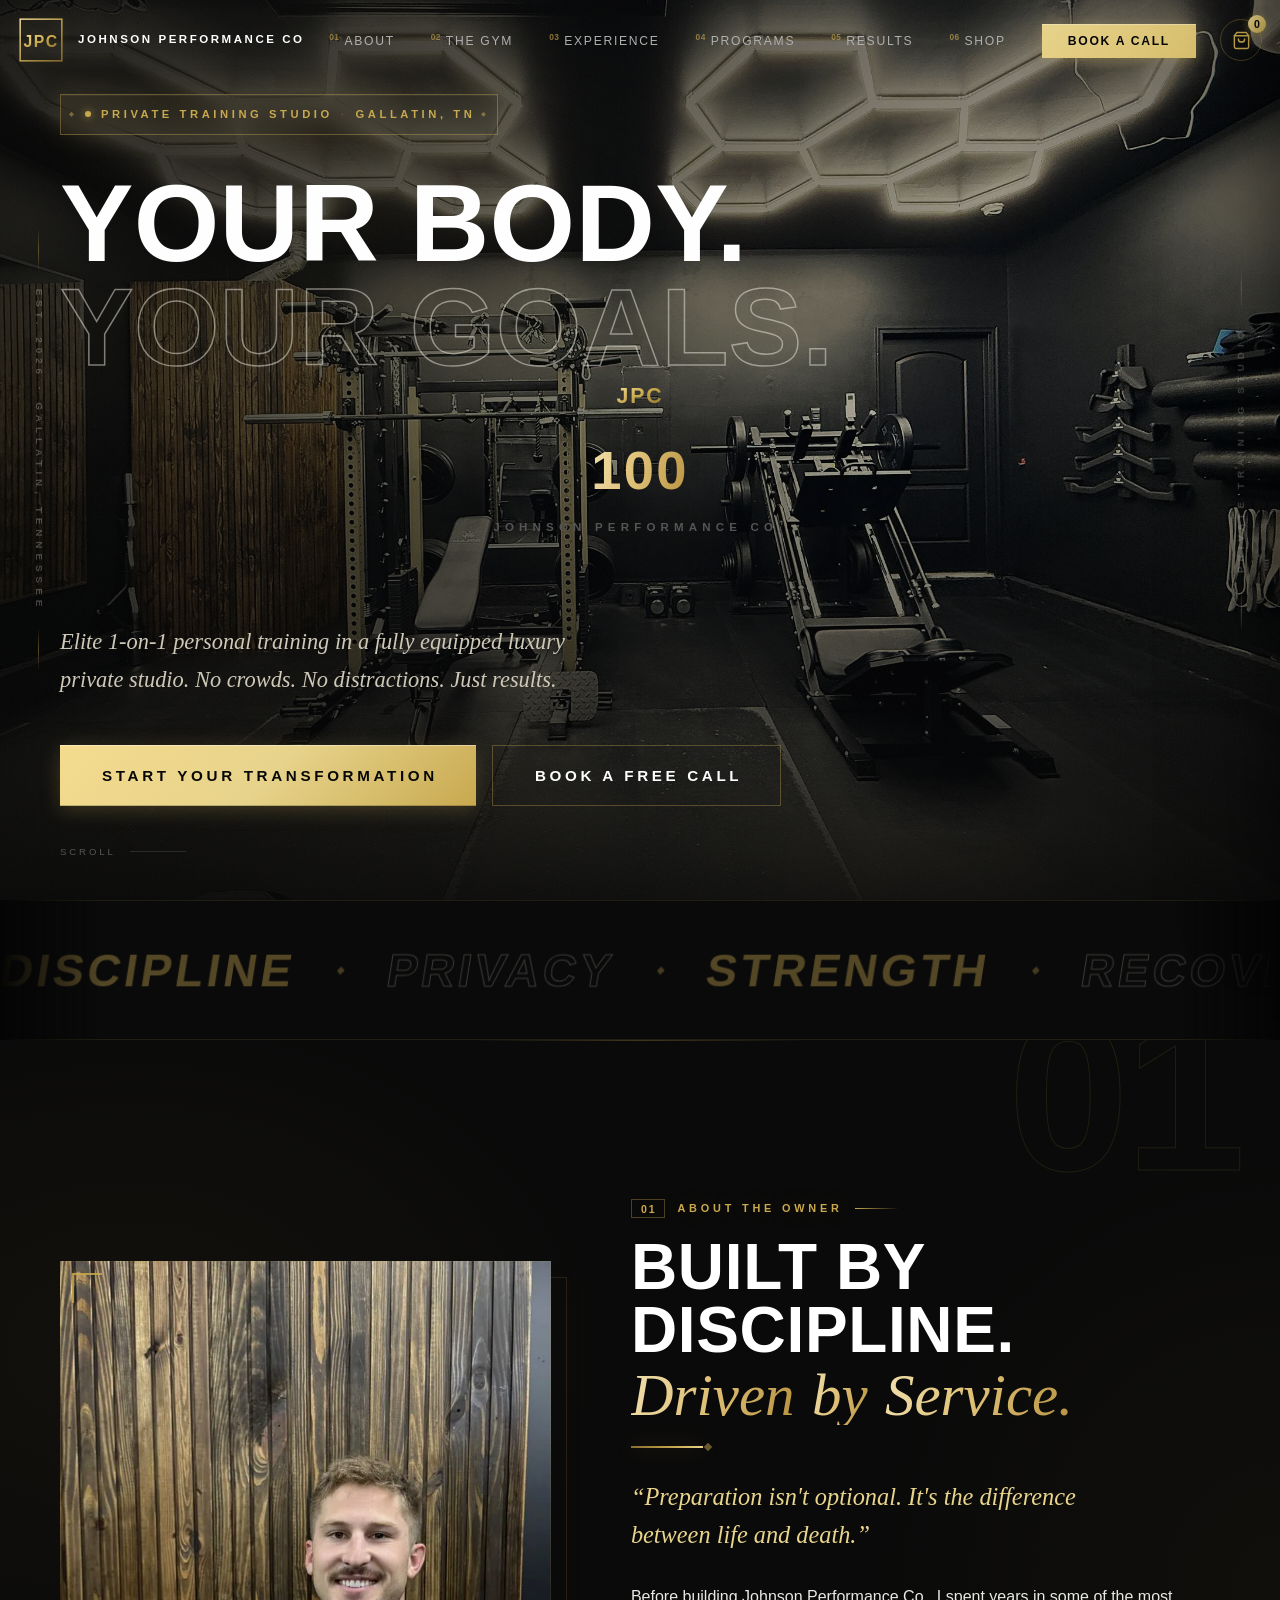
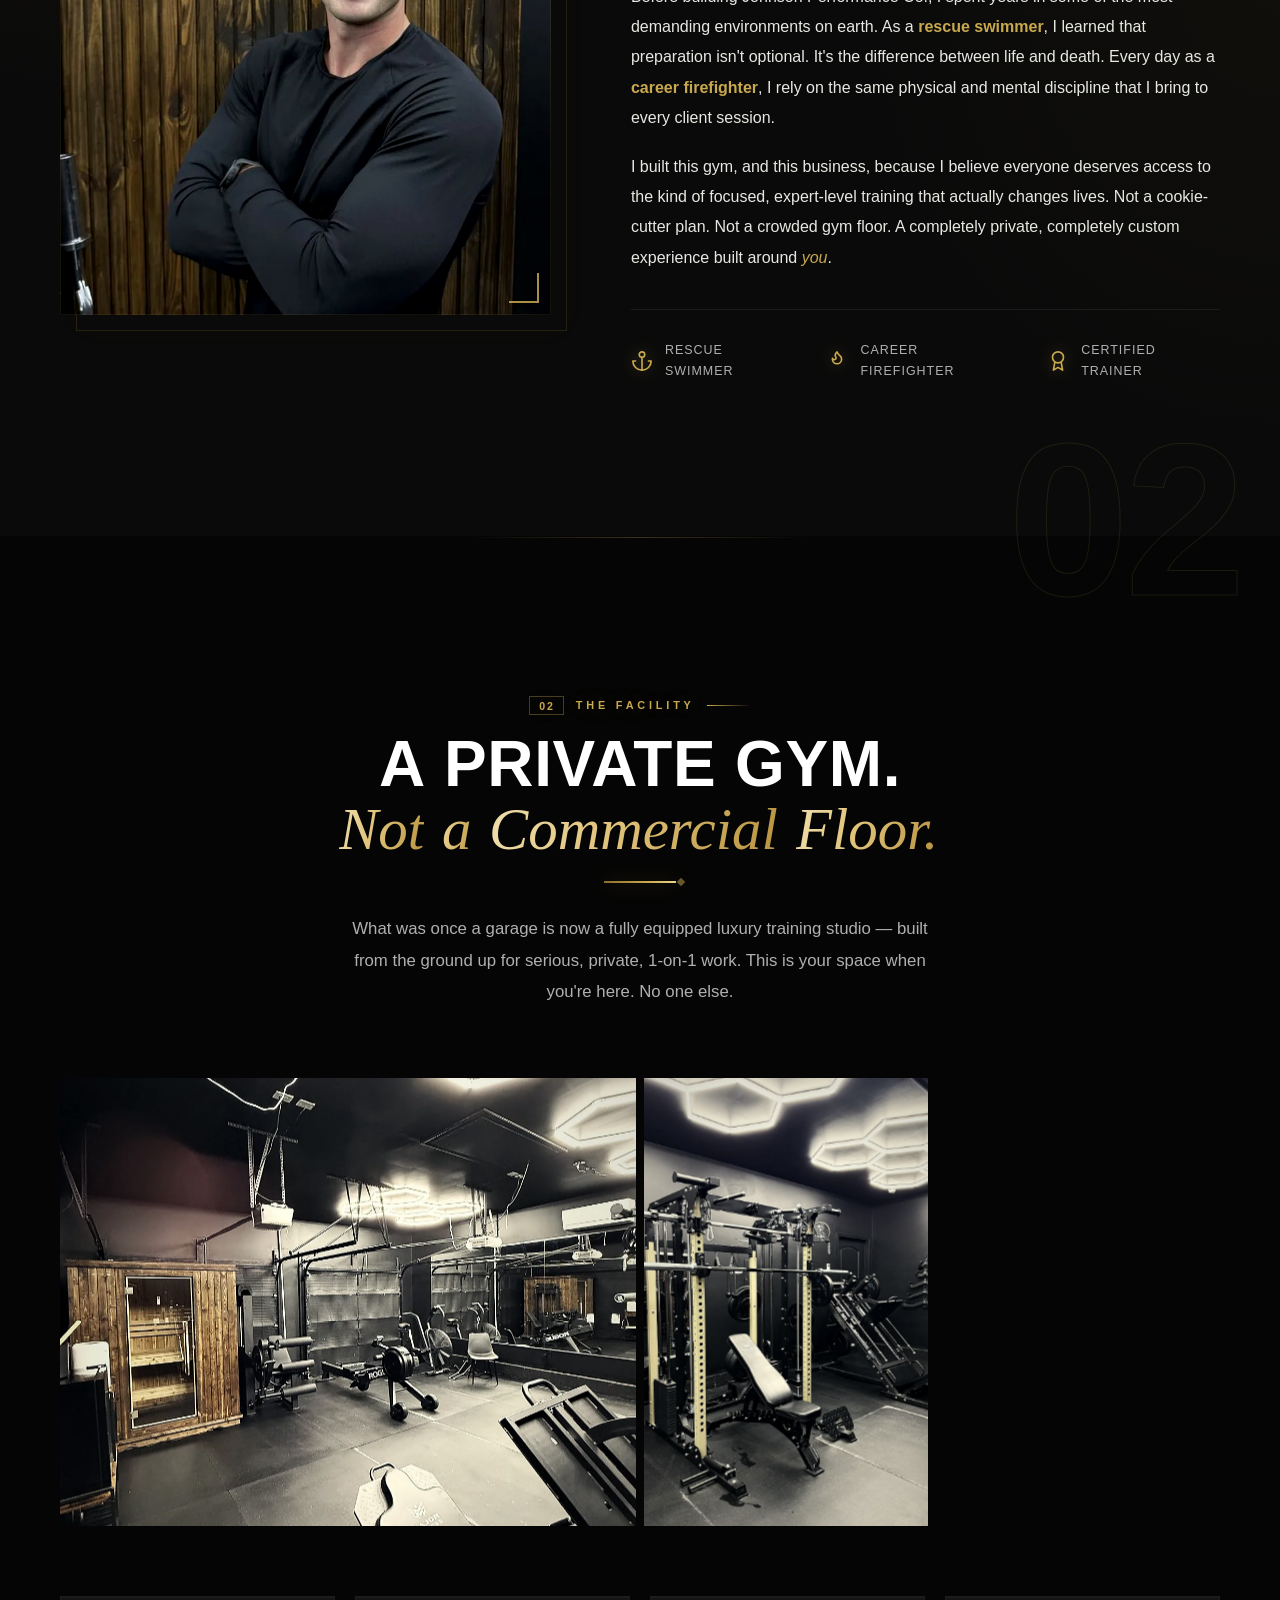
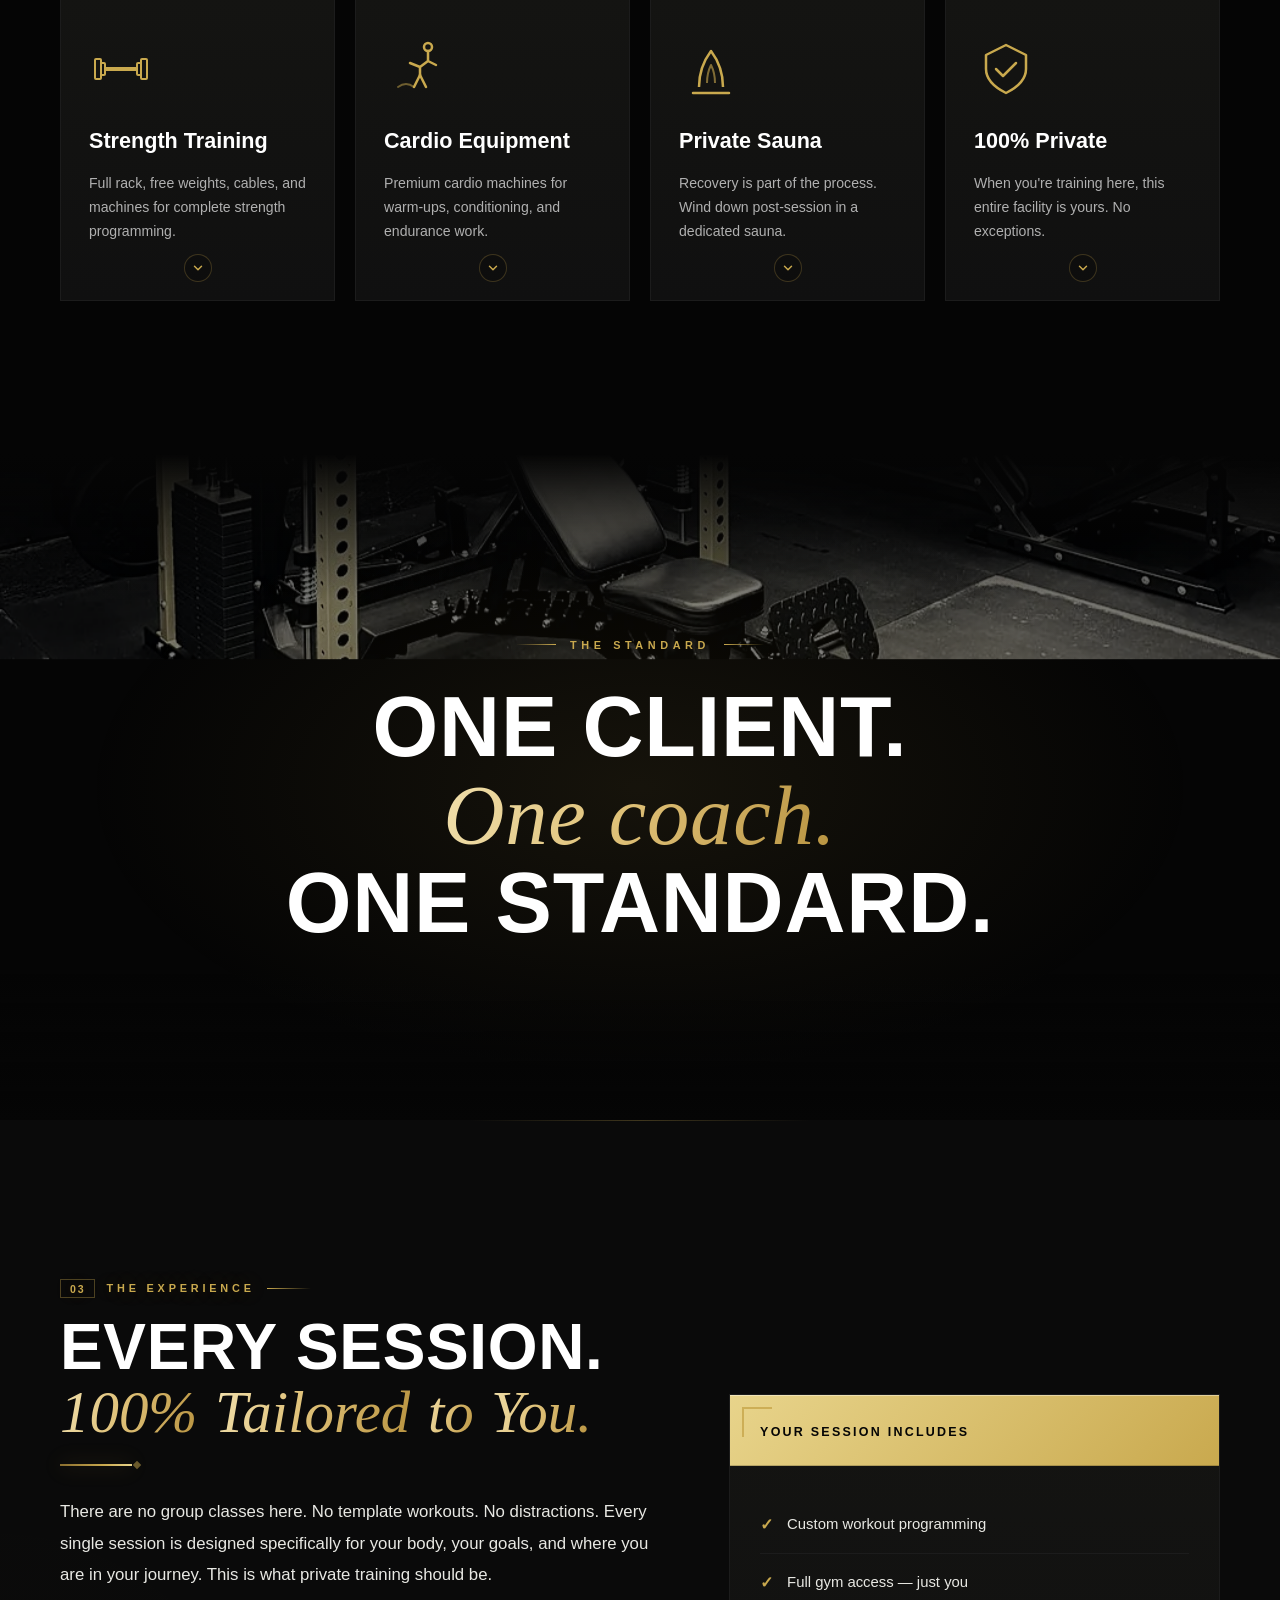
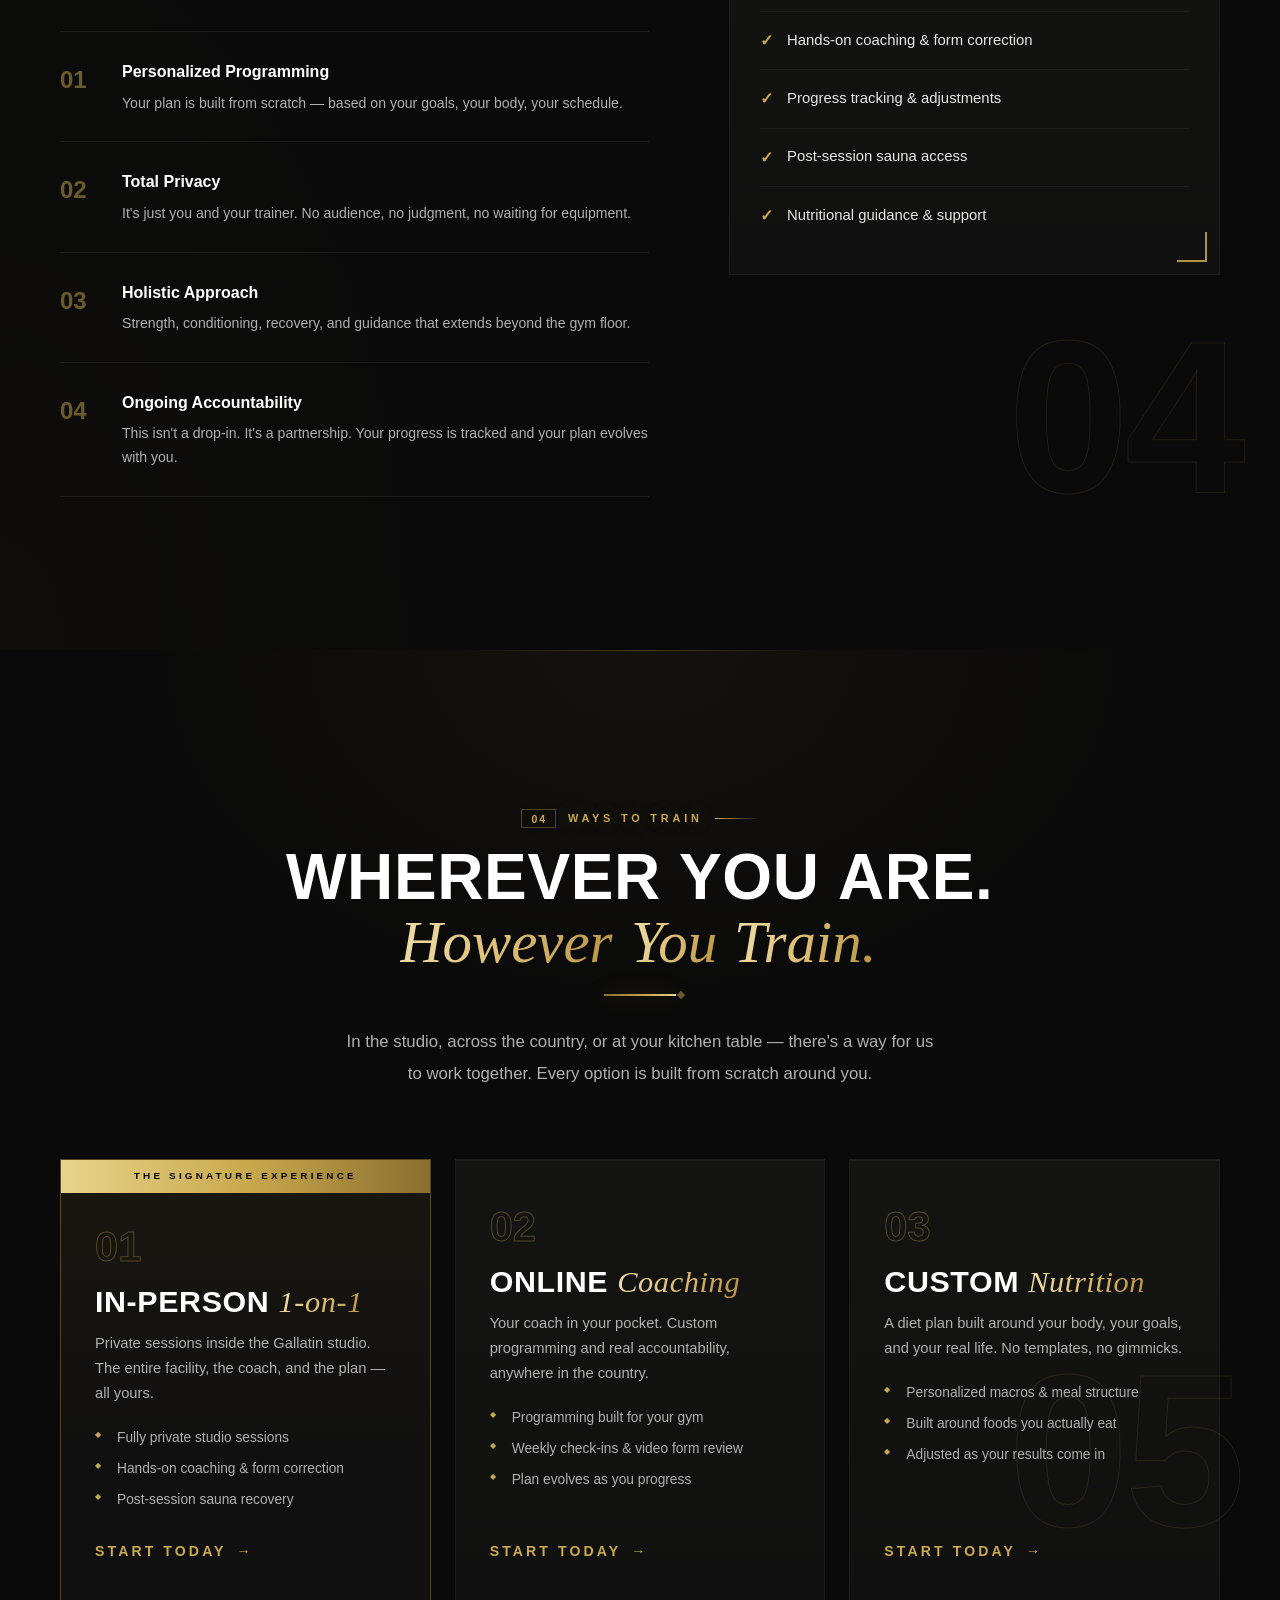
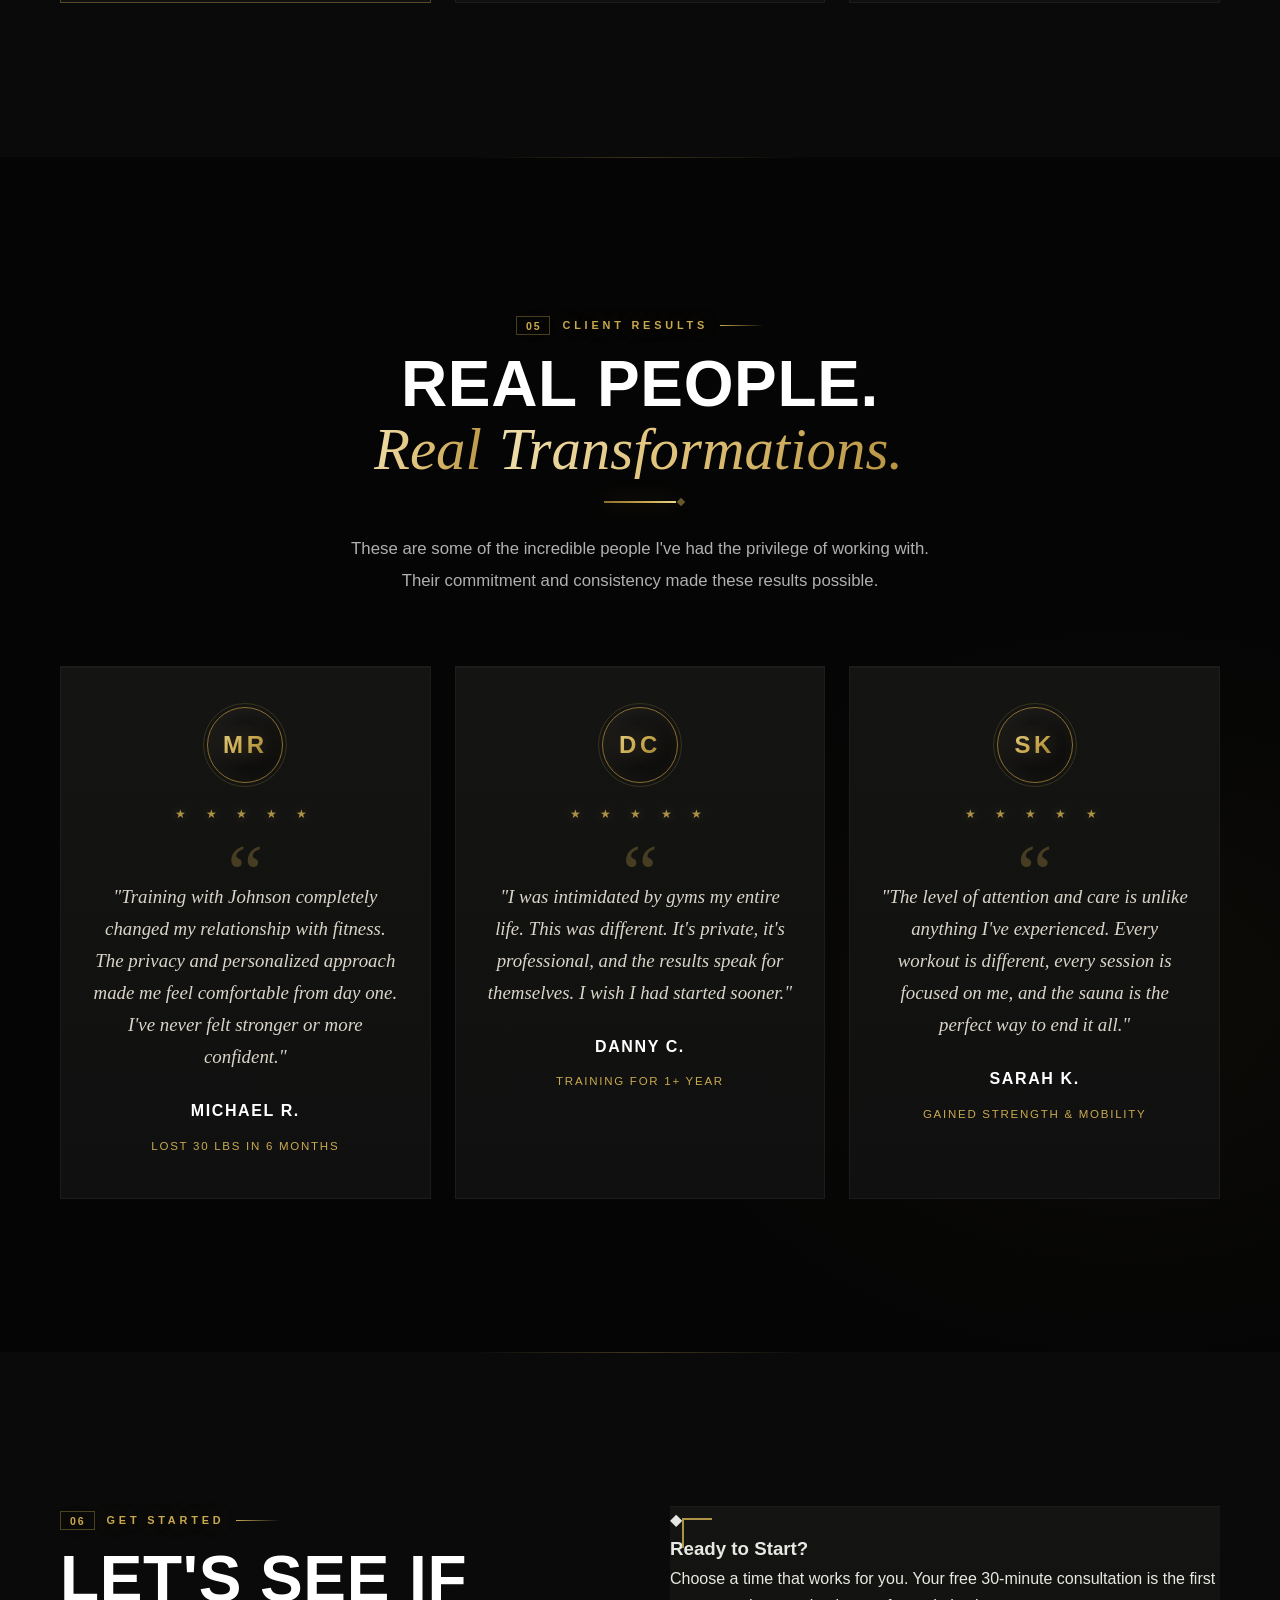
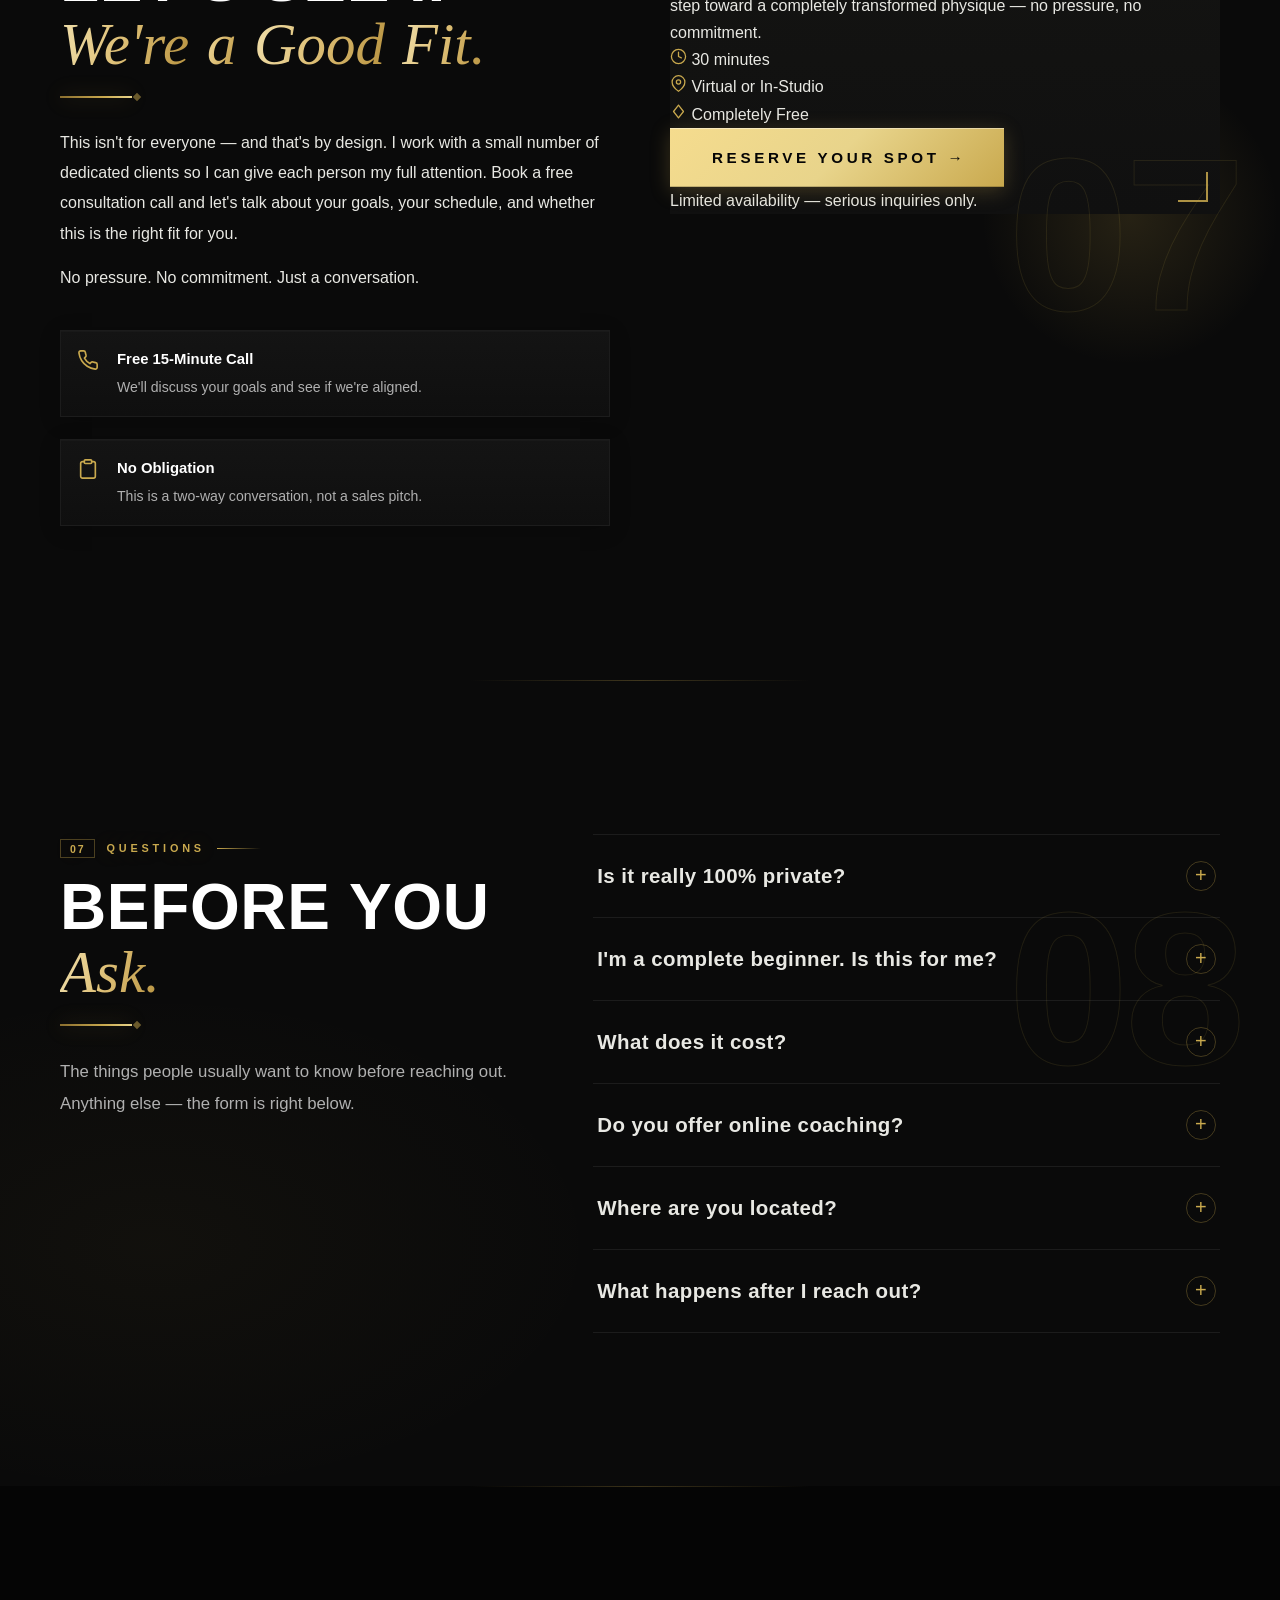
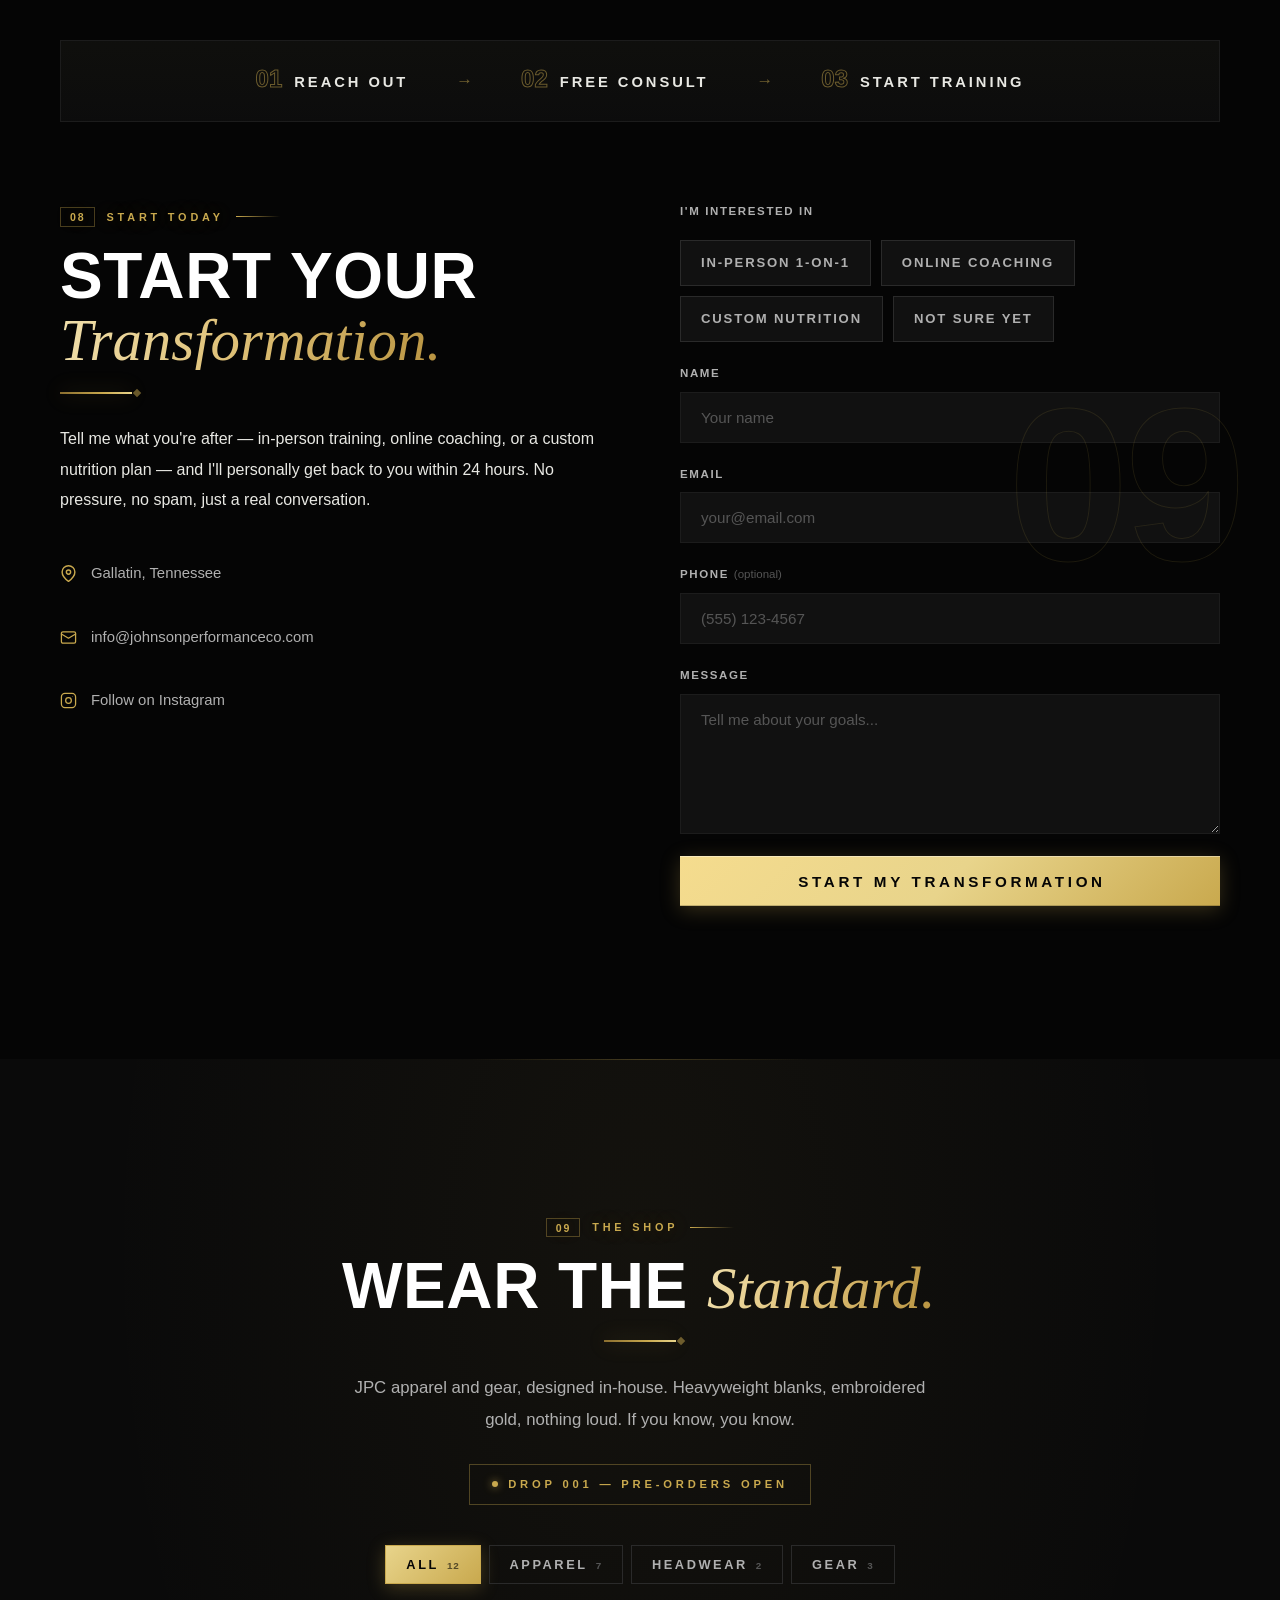
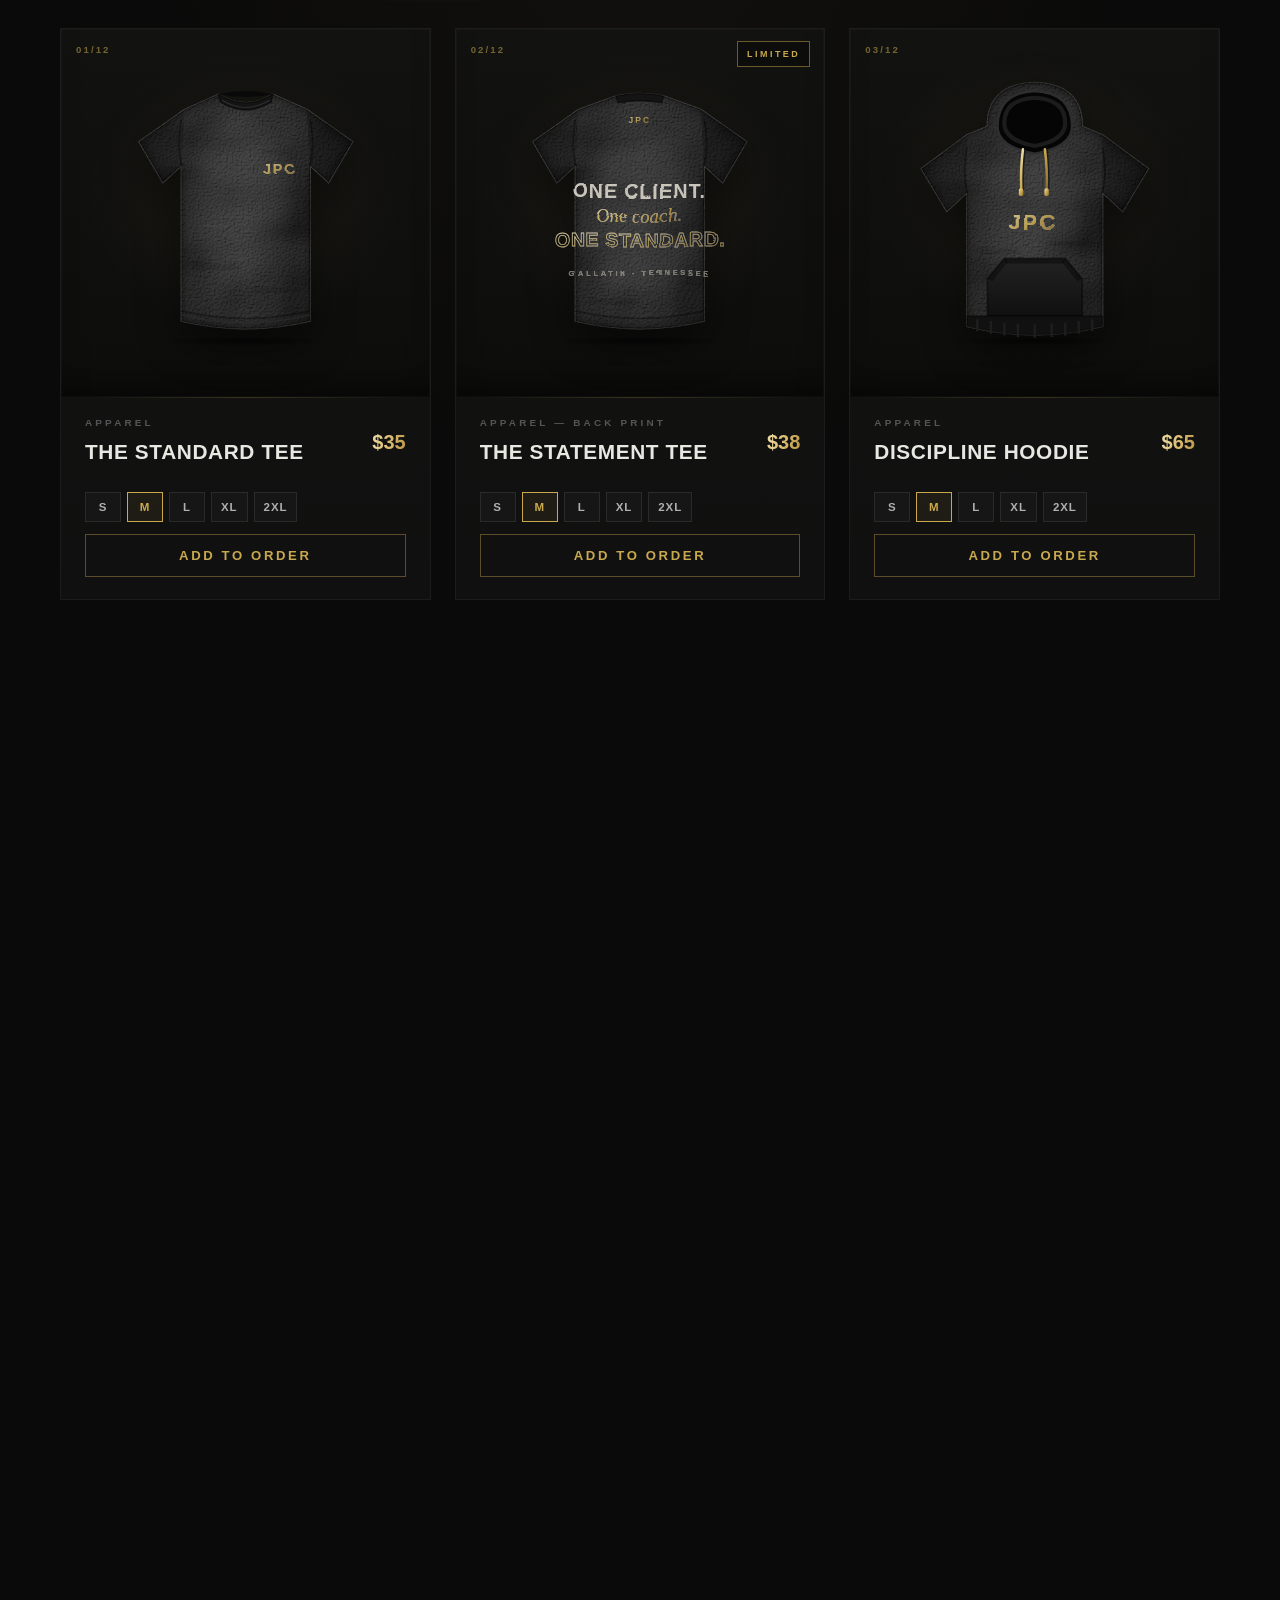
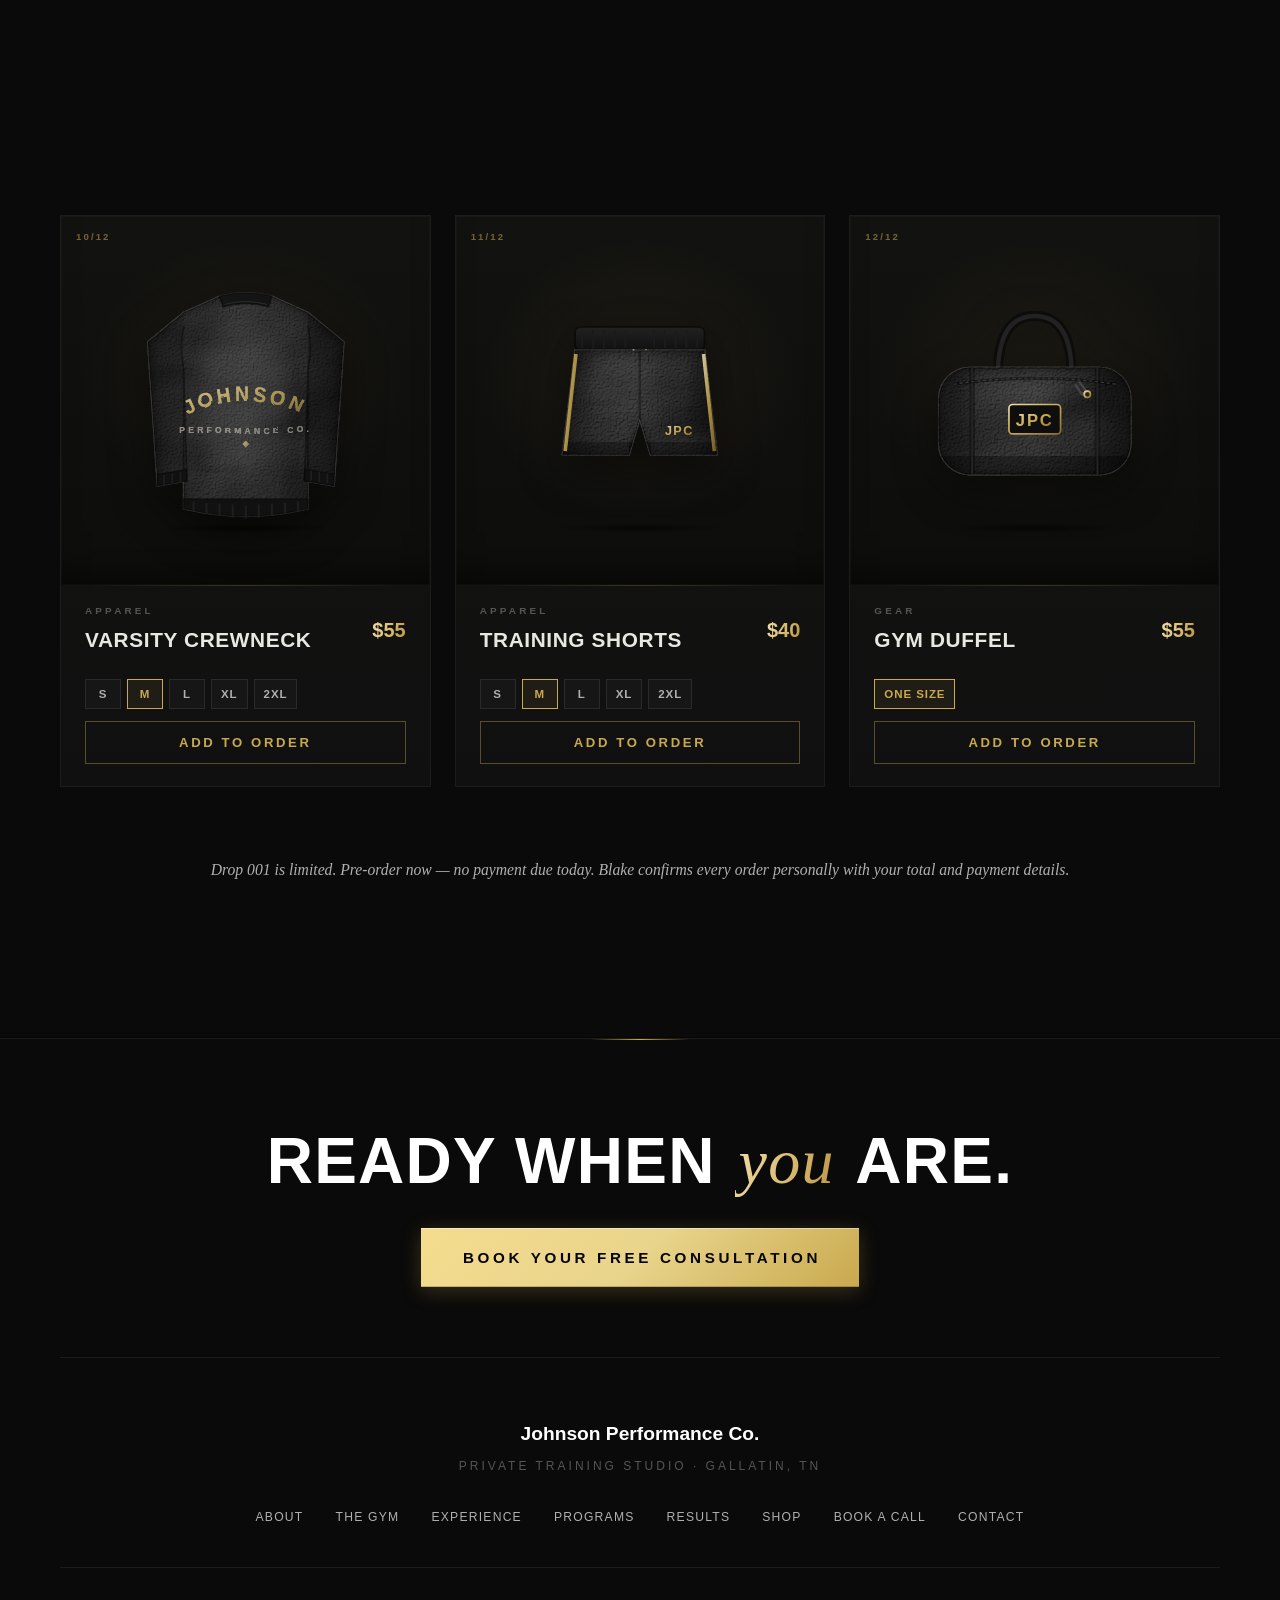
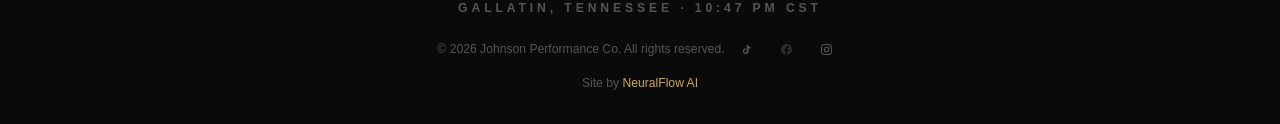
==== commit 00a9e67c: "Shop 10x: fabric simulation engine, category filters, cart thumbnails, motion FABRIC SIMULATION (the" ====
--- a/index.html
+++ b/index.html
@@ -51,7 +51,7 @@
     <!-- Preload critical assets -->
     <link rel="preload" href="images/hero-bg.webp" as="image" type="image/webp">
     <link rel="preload" href="images/owner-portrait.webp" as="image" type="image/webp">
-    <link rel="preload" href="css/styles.css?v=20" as="style">
+    <link rel="preload" href="css/styles.css?v=21" as="style">
 
     <!-- Fonts -->
     <link rel="preconnect" href="https://fonts.googleapis.com">
@@ -59,7 +59,7 @@
     <link href="https://fonts.googleapis.com/css2?family=Barlow+Condensed:wght@600;700;800&family=Inter:wght@400;500;600&family=Cormorant+Garamond:ital,wght@0,500;0,600;1,400;1,500&display=swap" rel="stylesheet">
 
     <!-- Styles -->
-    <link rel="stylesheet" href="css/styles.css?v=20">
+    <link rel="stylesheet" href="css/styles.css?v=21">
 
     <!-- Structured data -->
     <script type="application/ld+json">
@@ -1026,6 +1026,13 @@
                 </span>
             </div>
 
+            <div class="merch__filters reveal" role="tablist" aria-label="Filter products">
+                <button class="merch__filter active" data-filter="all" role="tab" aria-selected="true">All <span></span></button>
+                <button class="merch__filter" data-filter="apparel" role="tab" aria-selected="false">Apparel <span></span></button>
+                <button class="merch__filter" data-filter="headwear" role="tab" aria-selected="false">Headwear <span></span></button>
+                <button class="merch__filter" data-filter="gear" role="tab" aria-selected="false">Gear <span></span></button>
+            </div>
+
             <!-- Shared render defs: fabric gradients, grain, blurs -->
             <svg width="0" height="0" style="position:absolute" aria-hidden="true" focusable="false">
                 <defs>
@@ -1041,9 +1048,45 @@
                     <filter id="mB2"><feGaussianBlur stdDeviation="2"/></filter>
                     <filter id="mB4"><feGaussianBlur stdDeviation="4"/></filter>
                     <filter id="mB6"><feGaussianBlur stdDeviation="6"/></filter>
-                    <filter id="mNoise" x="0%" y="0%" width="100%" height="100%">
-                        <feTurbulence type="fractalNoise" baseFrequency="0.9" numOctaves="2"/>
-                        <feColorMatrix type="matrix" values="0 0 0 0 1  0 0 0 0 1  0 0 0 0 1  0 0 0 0.05 0"/>
+                    <linearGradient id="fabL" x1="0" y1="0" x2="1" y2="0">
+                        <stop offset="0%" stop-color="#262626"/><stop offset="22%" stop-color="#363636"/><stop offset="50%" stop-color="#404040"/><stop offset="78%" stop-color="#343434"/><stop offset="100%" stop-color="#242424"/>
+                    </linearGradient>
+                    <!-- Fabric simulation: directional light over a woven micro-texture and a fold map, with edge occlusion -->
+                    <filter id="fab" filterUnits="userSpaceOnUse" x="0" y="0" width="200" height="200" color-interpolation-filters="sRGB">
+                        <feTurbulence type="fractalNoise" baseFrequency="0.95" numOctaves="2" seed="2" result="weaveN"/>
+                        <feDiffuseLighting in="weaveN" surfaceScale="0.9" diffuseConstant="1" lighting-color="#ffffff" result="weaveL">
+                            <feDistantLight azimuth="230" elevation="60"/>
+                        </feDiffuseLighting>
+                        <feTurbulence type="fractalNoise" baseFrequency="0.016 0.028" numOctaves="2" seed="9" result="foldN"/>
+                        <feDiffuseLighting in="foldN" surfaceScale="7" diffuseConstant="1.1" lighting-color="#ffffff" result="foldL">
+                            <feDistantLight azimuth="225" elevation="58"/>
+                        </feDiffuseLighting>
+                        <feBlend in="weaveL" in2="foldL" mode="multiply" result="lightMap"/>
+                        <feBlend in="SourceGraphic" in2="lightMap" mode="multiply" result="lit"/>
+                        <feComposite in="lit" in2="SourceAlpha" operator="in" result="fabric"/>
+                        <feFlood flood-color="#000000" flood-opacity="0.6" result="blk"/>
+                        <feComposite in="blk" in2="SourceAlpha" operator="out" result="outside"/>
+                        <feGaussianBlur in="outside" stdDeviation="3.2" result="outsideBlur"/>
+                        <feComposite in="outsideBlur" in2="SourceAlpha" operator="in" result="innerShadow"/>
+                        <feMerge>
+                            <feMergeNode in="fabric"/>
+                            <feMergeNode in="innerShadow"/>
+                        </feMerge>
+                    </filter>
+                    <!-- Prints warp and shade with the fabric folds -->
+                    <filter id="printWarp" x="-30%" y="-30%" width="160%" height="160%" color-interpolation-filters="sRGB">
+                        <feTurbulence type="fractalNoise" baseFrequency="0.016 0.028" numOctaves="2" seed="9" result="foldN"/>
+                        <feDisplacementMap in="SourceGraphic" in2="foldN" scale="3.5" xChannelSelector="R" yChannelSelector="G" result="warped"/>
+                        <feDiffuseLighting in="foldN" surfaceScale="6" diffuseConstant="1" lighting-color="#ffffff" result="foldL">
+                            <feDistantLight azimuth="225" elevation="58"/>
+                        </feDiffuseLighting>
+                        <feComponentTransfer in="foldL" result="foldTone">
+                            <feFuncR type="linear" slope="0.4" intercept="0.62"/>
+                            <feFuncG type="linear" slope="0.4" intercept="0.62"/>
+                            <feFuncB type="linear" slope="0.4" intercept="0.62"/>
+                        </feComponentTransfer>
+                        <feBlend in="warped" in2="foldTone" mode="multiply" result="shaded"/>
+                        <feComposite in="shaded" in2="warped" operator="in"/>
                     </filter>
                 </defs>
             </svg>
@@ -1055,7 +1098,7 @@
                             <defs>
                                 <clipPath id="cT1"><path d="M64 38 L84 29 Q100 39 116 29 L136 38 L163 57 L149 81 L138 71 L138 163 Q100 172 62 163 L62 71 L51 81 L37 57 Z"/></clipPath>
                             </defs>
-                            <path d="M64 38 L84 29 Q100 39 116 29 L136 38 L163 57 L149 81 L138 71 L138 163 Q100 172 62 163 L62 71 L51 81 L37 57 Z" fill="url(#fabV)" stroke="#000" stroke-opacity="0.4" stroke-width="1"/>
+                            <path d="M64 38 L84 29 Q100 39 116 29 L136 38 L163 57 L149 81 L138 71 L138 163 Q100 172 62 163 L62 71 L51 81 L37 57 Z" fill="url(#fabL)" stroke="#000" stroke-opacity="0.4" stroke-width="1" filter="url(#fab)"/>
                             <g clip-path="url(#cT1)">
                                 <path d="M136 38 L163 57 L149 81 L138 71 Z" fill="#000" opacity="0.22"/>
                                 <path d="M64 38 L37 57 L51 81 L62 71 Z" fill="#000" opacity="0.13"/>
@@ -1070,12 +1113,11 @@
                                 <path d="M110 62 Q119 66 127 63" stroke="#000" opacity="0.16" stroke-width="2" fill="none" filter="url(#mB2)"/>
                                 <path d="M62 157 Q100 166 138 157" stroke="#000" opacity="0.35" stroke-width="1" fill="none"/>
                                 <path d="M62 159.5 Q100 168.5 138 159.5" stroke="#2c2c2c" opacity="0.8" stroke-width="0.7" fill="none"/>
-                                <rect x="30" y="20" width="140" height="160" filter="url(#mNoise)"/>
                             </g>
                             <path d="M84 29 Q100 25 116 29 Q100 32 84 29 Z" fill="#090909"/>
                             <path d="M84 29 Q100 39 116 29 L115 33.5 Q100 43 85 33.5 Z" fill="#141414" stroke="#000" stroke-opacity="0.5" stroke-width="0.8"/>
                             <path d="M86 32.5 Q100 41 114 32.5" stroke="#2d2d2d" stroke-width="0.7" fill="none"/>
-                            <g transform="translate(120,73)" opacity="0.96">
+                            <g transform="translate(120,73)" opacity="0.96" filter="url(#printWarp)">
                                 <g stroke="url(#mGold)" stroke-width="1" fill="none">
                                     <path d="M-9,-8 L-5,-8"/><path d="M-9,-8 L-9,-4"/>
                                     <path d="M9,-8 L5,-8"/><path d="M9,-8 L9,-4"/>
@@ -1095,11 +1137,12 @@
 
                 <div class="merch-card reveal">
                     <div class="merch-card__stage">
+                        <span class="merch-card__tag">Limited</span>
                         <svg viewBox="15 14 170 170" aria-label="The Statement Tee — back print reading One Client, One Coach, One Standard">
                             <defs>
                                 <clipPath id="cT2"><path d="M64 38 L86 30 Q100 27 114 30 L136 38 L163 57 L149 81 L138 71 L138 163 Q100 172 62 163 L62 71 L51 81 L37 57 Z"/></clipPath>
                             </defs>
-                            <path d="M64 38 L86 30 Q100 27 114 30 L136 38 L163 57 L149 81 L138 71 L138 163 Q100 172 62 163 L62 71 L51 81 L37 57 Z" fill="url(#fabV)" stroke="#000" stroke-opacity="0.4" stroke-width="1"/>
+                            <path d="M64 38 L86 30 Q100 27 114 30 L136 38 L163 57 L149 81 L138 71 L138 163 Q100 172 62 163 L62 71 L51 81 L37 57 Z" fill="url(#fabL)" stroke="#000" stroke-opacity="0.4" stroke-width="1" filter="url(#fab)"/>
                             <g clip-path="url(#cT2)">
                                 <path d="M136 38 L163 57 L149 81 L138 71 Z" fill="#000" opacity="0.22"/>
                                 <path d="M64 38 L37 57 L51 81 L62 71 Z" fill="#000" opacity="0.13"/>
@@ -1110,11 +1153,10 @@
                                 <ellipse cx="100" cy="100" rx="34" ry="50" fill="#fff" opacity="0.04" filter="url(#mB6)"/>
                                 <path d="M70 150 Q86 155 98 151" stroke="#000" opacity="0.18" stroke-width="2.5" fill="none" filter="url(#mB2)"/>
                                 <path d="M62 157 Q100 166 138 157" stroke="#000" opacity="0.35" stroke-width="1" fill="none"/>
-                                <rect x="30" y="20" width="140" height="160" filter="url(#mNoise)"/>
                             </g>
                             <path d="M86 30 Q100 27 114 30 L113 34 Q100 31.5 87 34 Z" fill="#141414" stroke="#000" stroke-opacity="0.5" stroke-width="0.8"/>
                             <text x="100" y="46" font-family="'Barlow Condensed','Arial Narrow',sans-serif" font-size="5" font-weight="800" fill="url(#mGold)" text-anchor="middle" letter-spacing="1.2" opacity="0.8">JPC</text>
-                            <g text-anchor="middle" opacity="0.94">
+                            <g text-anchor="middle" opacity="0.94" filter="url(#printWarp)">
                                 <line x1="72" y1="74" x2="128" y2="74" stroke="url(#mGold)" stroke-width="0.7" opacity="0.55"/>
                                 <text x="100" y="90" font-family="'Barlow Condensed','Arial Narrow',sans-serif" font-size="11.5" font-weight="800" fill="#DDD8CB" letter-spacing="0.6">ONE CLIENT.</text>
                                 <text x="100" y="104" font-family="'Cormorant Garamond',Georgia,serif" font-style="italic" font-size="11" fill="url(#mGold)">One coach.</text>
@@ -1137,7 +1179,7 @@
                             <defs>
                                 <clipPath id="cH1"><path d="M72 40 Q72 15 100 14 Q128 15 128 40 L140 45 L167 65 L152 90 L140 79 L140 158 Q100 168 60 158 L60 79 L48 90 L33 65 L60 45 Z"/></clipPath>
                             </defs>
-                            <path d="M72 40 Q72 15 100 14 Q128 15 128 40 L140 45 L167 65 L152 90 L140 79 L140 158 Q100 168 60 158 L60 79 L48 90 L33 65 L60 45 Z" fill="url(#fabV)" stroke="#000" stroke-opacity="0.4" stroke-width="1"/>
+                            <path d="M72 40 Q72 15 100 14 Q128 15 128 40 L140 45 L167 65 L152 90 L140 79 L140 158 Q100 168 60 158 L60 79 L48 90 L33 65 L60 45 Z" fill="url(#fabL)" stroke="#000" stroke-opacity="0.4" stroke-width="1" filter="url(#fab)"/>
                             <g clip-path="url(#cH1)">
                                 <path d="M140 45 L167 65 L152 90 L140 79 Z" fill="#000" opacity="0.22"/>
                                 <path d="M60 45 L33 65 L48 90 L60 79 Z" fill="#000" opacity="0.13"/>
@@ -1148,7 +1190,6 @@
                                 <ellipse cx="96" cy="88" rx="32" ry="42" fill="#fff" opacity="0.045" filter="url(#mB6)"/>
                                 <path d="M66 112 Q80 117 90 113" stroke="#000" opacity="0.2" stroke-width="2.5" fill="none" filter="url(#mB2)"/>
                                 <path d="M108 108 Q120 112 132 108" stroke="#000" opacity="0.18" stroke-width="2.5" fill="none" filter="url(#mB2)"/>
-                                <rect x="25" y="10" width="150" height="170" filter="url(#mNoise)"/>
                             </g>
                             <path d="M78 40 Q78 20 100 19 Q122 20 122 40 Q122 52 100 56 Q78 52 78 40 Z" fill="#050505"/>
                             <path d="M78 40 Q78 20 100 19 Q122 20 122 40 Q122 52 100 56 Q78 52 78 40 Z" fill="none" stroke="#2e2e2e" stroke-width="1.4"/>
@@ -1163,7 +1204,7 @@
                             <path d="M128 130 L118 118 L116 120 L125 131.5 Z" fill="#000" opacity="0.35"/>
                             <path d="M60 152 L140 152 L140 158 Q100 168 60 158 Z" fill="#111" stroke="#000" stroke-opacity="0.4" stroke-width="0.8"/>
                             <path d="M66 154 L66 161 M74 155 L74 162.5 M82 156 L82 163.5 M90 156.5 L90 164.5 M100 157 L100 165 M110 156.5 L110 164.5 M118 156 L118 163.5 M126 155 L126 162.5 M134 154 L134 161" stroke="#1e1e1e" stroke-width="1.4"/>
-                            <text x="100" y="100" font-family="'Barlow Condensed','Arial Narrow',sans-serif" font-size="12.5" font-weight="800" fill="url(#mGold)" text-anchor="middle" letter-spacing="1.5" opacity="0.95">JPC</text>
+                            <text x="100" y="100" font-family="'Barlow Condensed','Arial Narrow',sans-serif" font-size="12.5" font-weight="800" fill="url(#mGold)" text-anchor="middle" letter-spacing="1.5" opacity="0.95" filter="url(#printWarp)">JPC</text>
                         </svg>
                     </div>
                     <div class="merch-card__info">
@@ -1175,12 +1216,13 @@
 
                 <div class="merch-card reveal">
                     <div class="merch-card__stage">
+                        <span class="merch-card__tag">Limited</span>
                         <svg viewBox="15 6 170 170" aria-label="Hex Crest Hoodie — back print of hexagon cluster inspired by the studio ceiling lights">
                             <defs>
                                 <clipPath id="cH2"><path d="M72 40 Q72 15 100 14 Q128 15 128 40 L140 45 L167 65 L152 90 L140 79 L140 158 Q100 168 60 158 L60 79 L48 90 L33 65 L60 45 Z"/></clipPath>
                                 <polygon id="hxHex" points="14,0 7,12.1 -7,12.1 -14,0 -7,-12.1 7,-12.1" fill="none"/>
                             </defs>
-                            <path d="M72 40 Q72 15 100 14 Q128 15 128 40 L140 45 L167 65 L152 90 L140 79 L140 158 Q100 168 60 158 L60 79 L48 90 L33 65 L60 45 Z" fill="url(#fabV)" stroke="#000" stroke-opacity="0.4" stroke-width="1"/>
+                            <path d="M72 40 Q72 15 100 14 Q128 15 128 40 L140 45 L167 65 L152 90 L140 79 L140 158 Q100 168 60 158 L60 79 L48 90 L33 65 L60 45 Z" fill="url(#fabL)" stroke="#000" stroke-opacity="0.4" stroke-width="1" filter="url(#fab)"/>
                             <g clip-path="url(#cH2)">
                                 <path d="M140 45 L167 65 L152 90 L140 79 Z" fill="#000" opacity="0.22"/>
                                 <path d="M60 45 L33 65 L48 90 L60 79 Z" fill="#000" opacity="0.13"/>
@@ -1190,13 +1232,12 @@
                                 <path d="M140 78 Q127 118 140 158 L122 158 Q132 116 124 80 Z" fill="#000" opacity="0.17" filter="url(#mB4)"/>
                                 <ellipse cx="100" cy="96" rx="34" ry="46" fill="#fff" opacity="0.04" filter="url(#mB6)"/>
                                 <path d="M68 140 Q84 145 96 141" stroke="#000" opacity="0.18" stroke-width="2.5" fill="none" filter="url(#mB2)"/>
-                                <rect x="25" y="10" width="150" height="170" filter="url(#mNoise)"/>
                             </g>
                             <path d="M80 34 Q80 22 100 21 Q120 22 120 34 Q120 44 100 47 Q80 44 80 34 Z" fill="#0d0d0d" stroke="#000" stroke-opacity="0.5" stroke-width="1"/>
                             <path d="M83 33 Q83 25 100 24 Q117 25 117 33" fill="none" stroke="#242424" stroke-width="1"/>
                             <path d="M60 152 L140 152 L140 158 Q100 168 60 158 Z" fill="#111" stroke="#000" stroke-opacity="0.4" stroke-width="0.8"/>
                             <path d="M66 154 L66 161 M76 155 L76 162.5 M86 156 L86 164 M100 157 L100 165 M114 156 L114 164 M124 155 L124 162.5 M134 154 L134 161" stroke="#1e1e1e" stroke-width="1.4"/>
-                            <g transform="translate(100,97) scale(0.82)" opacity="0.94">
+                            <g transform="translate(100,97) scale(0.82)" opacity="0.94" filter="url(#printWarp)">
                                 <use href="#hxHex" transform="translate(0,-25)" stroke="#33301f" stroke-width="1.3"/>
                                 <use href="#hxHex" transform="translate(21,-12.5)" stroke="#403824" stroke-width="1.3"/>
                                 <use href="#hxHex" transform="translate(-21,-12.5)" stroke="#403824" stroke-width="1.3"/>
@@ -1222,7 +1263,7 @@
                             <defs>
                                 <clipPath id="cLS"><path d="M64 38 L84 29 Q100 39 116 29 L136 38 L159 57 L153 147 L134 145 L137 74 L137 163 Q100 171 63 163 L63 74 L66 145 L47 147 L41 57 Z"/></clipPath>
                             </defs>
-                            <path d="M64 38 L84 29 Q100 39 116 29 L136 38 L159 57 L153 147 L134 145 L137 74 L137 163 Q100 171 63 163 L63 74 L66 145 L47 147 L41 57 Z" fill="url(#fabV)" stroke="#000" stroke-opacity="0.4" stroke-width="1"/>
+                            <path d="M64 38 L84 29 Q100 39 116 29 L136 38 L159 57 L153 147 L134 145 L137 74 L137 163 Q100 171 63 163 L63 74 L66 145 L47 147 L41 57 Z" fill="url(#fabL)" stroke="#000" stroke-opacity="0.4" stroke-width="1" filter="url(#fab)"/>
                             <g clip-path="url(#cLS)">
                                 <path d="M136 38 L159 57 L153 147 L134 145 L137 74 Z" fill="#000" opacity="0.2"/>
                                 <path d="M64 38 L41 57 L47 147 L66 145 L63 74 Z" fill="#000" opacity="0.12"/>
@@ -1235,14 +1276,13 @@
                                 <path d="M141 108 Q146 111 150 108" stroke="#000" opacity="0.22" stroke-width="2" fill="none" filter="url(#mB2)"/>
                                 <path d="M70 132 Q86 138 98 133" stroke="#000" opacity="0.2" stroke-width="2.5" fill="none" filter="url(#mB2)"/>
                                 <path d="M63 157 Q100 165 137 157" stroke="#000" opacity="0.35" stroke-width="1" fill="none"/>
-                                <rect x="30" y="20" width="145" height="155" filter="url(#mNoise)"/>
                             </g>
                             <path d="M84 29 Q100 25 116 29 Q100 32 84 29 Z" fill="#090909"/>
                             <path d="M84 29 Q100 39 116 29 L115 33.5 Q100 43 85 33.5 Z" fill="#141414" stroke="#000" stroke-opacity="0.5" stroke-width="0.8"/>
                             <path d="M47 140 L66 138 L66 145 L47 147 Z" fill="#111" stroke="#000" stroke-opacity="0.4" stroke-width="0.8"/>
                             <path d="M134 138 L153 140 L153 147 L134 145 Z" fill="#111" stroke="#000" stroke-opacity="0.4" stroke-width="0.8"/>
                             <path d="M51 140.6 L51 146.6 M56 140.2 L56 146.4 M61 139.7 L61 145.8 M139 138.5 L139 144.7 M144 139 L144 145.2 M149 139.5 L149 146" stroke="#1e1e1e" stroke-width="1.1"/>
-                            <g opacity="0.94">
+                            <g opacity="0.94" filter="url(#printWarp)">
                                 <text x="100" y="99" font-family="'Barlow Condensed','Arial Narrow',sans-serif" font-size="12.5" font-weight="800" fill="none" stroke="url(#mGold)" stroke-width="0.55" text-anchor="middle" letter-spacing="0.6">DISCIPLINE</text>
                                 <text x="100" y="111" font-family="'Cormorant Garamond',Georgia,serif" font-style="italic" font-size="8.5" fill="url(#mGold)" text-anchor="middle" transform="rotate(-3 100 108)">over everything.</text>
                             </g>
@@ -1261,7 +1301,7 @@
                             <defs>
                                 <clipPath id="cCap"><path d="M54 106 Q54 48 100 48 Q146 48 146 106 Z"/></clipPath>
                             </defs>
-                            <path d="M54 106 Q54 48 100 48 Q146 48 146 106 Z" fill="url(#fabV)" stroke="#000" stroke-opacity="0.45" stroke-width="1"/>
+                            <path d="M54 106 Q54 48 100 48 Q146 48 146 106 Z" fill="url(#fabL)" stroke="#000" stroke-opacity="0.45" stroke-width="1" filter="url(#fab)"/>
                             <g clip-path="url(#cCap)">
                                 <path d="M54 106 Q54 48 100 48 L100 106 Z" fill="#fff" opacity="0.035"/>
                                 <path d="M146 106 Q146 48 100 48 L100 106 Z" fill="#000" opacity="0.14"/>
@@ -1271,7 +1311,6 @@
                                 <path d="M122 56 Q125 80 125 106" fill="none" stroke="#2e2e2e" stroke-width="0.6" stroke-dasharray="2 1.6"/>
                                 <path d="M100 48 L100 106" stroke="#000" opacity="0.35" stroke-width="1"/>
                                 <ellipse cx="84" cy="66" rx="20" ry="14" fill="#fff" opacity="0.06" filter="url(#mB6)"/>
-                                <rect x="50" y="44" width="100" height="66" filter="url(#mNoise)"/>
                             </g>
                             <circle cx="87" cy="60" r="1.4" fill="#0a0a0a" stroke="#333" stroke-width="0.5"/>
                             <circle cx="113" cy="60" r="1.4" fill="#0a0a0a" stroke="#333" stroke-width="0.5"/>
@@ -1298,20 +1337,18 @@
                                 <clipPath id="cBean"><path d="M57 112 Q57 44 100 44 Q143 44 143 112 Z"/></clipPath>
                                 <clipPath id="cBeanCuff"><rect x="52" y="112" width="96" height="30" rx="7"/></clipPath>
                             </defs>
-                            <path d="M57 112 Q57 44 100 44 Q143 44 143 112 Z" fill="url(#fabV)" stroke="#000" stroke-opacity="0.45" stroke-width="1"/>
+                            <path d="M57 112 Q57 44 100 44 Q143 44 143 112 Z" fill="url(#fabL)" stroke="#000" stroke-opacity="0.45" stroke-width="1" filter="url(#fab)"/>
                             <g clip-path="url(#cBean)">
                                 <path d="M64 56 Q61 84 61 112 M71 50 Q68.5 82 68.5 112 M78 46.5 Q76 80 76 112 M85.5 44.6 Q84 79 84 112 M93 44 Q92 78.5 92 112 M100 44 L100 112 M107 44 Q108 78.5 108 112 M114.5 44.6 Q116 79 116 112 M122 46.5 Q124 80 124 112 M129 50 Q131.5 82 131.5 112 M136 56 Q139 84 139 112" fill="none" stroke="#000" opacity="0.5" stroke-width="1.6"/>
                                 <path d="M67.5 52.5 Q65 83 65 112 M96.5 44 Q96 78 96 112 M118 45.4 Q120 79.5 120 112 M132.5 52.8 Q135.3 83 135.3 112" fill="none" stroke="#2d2d2d" stroke-width="1"/>
                                 <ellipse cx="86" cy="70" rx="22" ry="18" fill="#fff" opacity="0.055" filter="url(#mB6)"/>
                                 <path d="M143 112 Q143 60 118 48 Q136 62 137 112 Z" fill="#000" opacity="0.2" filter="url(#mB4)"/>
-                                <rect x="52" y="40" width="96" height="76" filter="url(#mNoise)"/>
                             </g>
                             <rect x="52" y="112" width="96" height="30" rx="7" fill="url(#fabD)" stroke="#000" stroke-opacity="0.5" stroke-width="1"/>
                             <g clip-path="url(#cBeanCuff)">
                                 <path d="M58 112 L58 142 M65 112 L65 142 M72 112 L72 142 M79 112 L79 142 M86 112 L86 142 M93 112 L93 142 M100 112 L100 142 M107 112 L107 142 M114 112 L114 142 M121 112 L121 142 M128 112 L128 142 M135 112 L135 142 M142 112 L142 142" stroke="#000" opacity="0.45" stroke-width="1.7"/>
                                 <path d="M61.5 112 L61.5 142 M75.5 112 L75.5 142 M89.5 112 L89.5 142 M103.5 112 L103.5 142 M117.5 112 L117.5 142 M131.5 112 L131.5 142" stroke="#2c2c2c" stroke-width="0.9"/>
                                 <rect x="52" y="112" width="96" height="5" fill="#000" opacity="0.4"/>
-                                <rect x="52" y="106" width="96" height="40" filter="url(#mNoise)"/>
                             </g>
                             <rect x="87" y="119.5" width="26" height="15" rx="1.5" fill="url(#mGold)"/>
                             <rect x="88.4" y="120.9" width="23.2" height="12.2" rx="1" fill="none" stroke="#6F5824" stroke-width="0.6" stroke-dasharray="1.4 1"/>
@@ -1366,7 +1403,7 @@
                                 <clipPath id="cTow"><rect x="44" y="64" width="112" height="78" rx="8"/></clipPath>
                             </defs>
                             <rect x="50" y="140" width="100" height="10" rx="5" fill="#0b0b0b"/>
-                            <rect x="44" y="64" width="112" height="78" rx="8" fill="url(#fabV)" stroke="#000" stroke-opacity="0.45" stroke-width="1"/>
+                            <rect x="44" y="64" width="112" height="78" rx="8" fill="url(#fabL)" stroke="#000" stroke-opacity="0.45" stroke-width="1" filter="url(#fab)"/>
                             <g clip-path="url(#cTow)">
                                 <path d="M44 90 Q100 96 156 90 L156 94 Q100 100 44 94 Z" fill="#000" opacity="0.35" filter="url(#mB2)"/>
                                 <path d="M44 116 Q100 122 156 116 L156 120 Q100 126 44 120 Z" fill="#000" opacity="0.3" filter="url(#mB2)"/>
@@ -1377,8 +1414,6 @@
                                 <ellipse cx="88" cy="76" rx="34" ry="10" fill="#fff" opacity="0.05" filter="url(#mB6)"/>
                                 <rect x="44" y="124" width="112" height="6" fill="url(#mGold)" opacity="0.92"/>
                                 <rect x="44" y="132.5" width="112" height="1.6" fill="url(#mGold)" opacity="0.5"/>
-                                <rect x="40" y="60" width="120" height="86" filter="url(#mNoise)"/>
-                                <rect x="40" y="60" width="120" height="86" filter="url(#mNoise)" opacity="0.7"/>
                             </g>
                             <rect x="44" y="64" width="112" height="78" rx="8" fill="none" stroke="#2c2c2c" stroke-width="0.7" stroke-dasharray="2.6 2" opacity="0.8"/>
                             <text x="100" y="81" font-family="'Barlow Condensed','Arial Narrow',sans-serif" font-size="6.4" font-weight="800" fill="url(#mGold)" text-anchor="middle" letter-spacing="1.6">JOHNSON PERFORMANCE CO.</text>
@@ -1398,7 +1433,7 @@
                                 <clipPath id="cCrew"><path d="M62 40 L84 30 Q100 26 116 30 L138 40 L160 58 L154 146 L136 143 L138 74 L138 160 Q100 169 62 160 L62 74 L64 143 L46 146 L40 58 Z"/></clipPath>
                                 <path id="crewArc" d="M66 102 Q100 85 134 102" fill="none"/>
                             </defs>
-                            <path d="M62 40 L84 30 Q100 26 116 30 L138 40 L160 58 L154 146 L136 143 L138 74 L138 160 Q100 169 62 160 L62 74 L64 143 L46 146 L40 58 Z" fill="url(#fabV)" stroke="#000" stroke-opacity="0.4" stroke-width="1"/>
+                            <path d="M62 40 L84 30 Q100 26 116 30 L138 40 L160 58 L154 146 L136 143 L138 74 L138 160 Q100 169 62 160 L62 74 L64 143 L46 146 L40 58 Z" fill="url(#fabL)" stroke="#000" stroke-opacity="0.4" stroke-width="1" filter="url(#fab)"/>
                             <g clip-path="url(#cCrew)">
                                 <path d="M138 40 L160 58 L154 146 L136 143 L138 74 Z" fill="#000" opacity="0.2"/>
                                 <path d="M62 40 L40 58 L46 146 L64 143 L62 74 Z" fill="#000" opacity="0.12"/>
@@ -1408,7 +1443,6 @@
                                 <path d="M138 74 Q127 118 138 160 L122 160 Q130 116 124 76 Z" fill="#000" opacity="0.17" filter="url(#mB4)"/>
                                 <ellipse cx="97" cy="92" rx="30" ry="44" fill="#fff" opacity="0.05" filter="url(#mB6)"/>
                                 <path d="M70 134 Q86 140 98 135" stroke="#000" opacity="0.2" stroke-width="2.5" fill="none" filter="url(#mB2)"/>
-                                <rect x="30" y="18" width="145" height="155" filter="url(#mNoise)"/>
                             </g>
                             <path d="M84 30 Q100 26 116 30 L114 36.5 Q100 32.5 86 36.5 Z" fill="#141414" stroke="#000" stroke-opacity="0.5" stroke-width="0.8"/>
                             <path d="M87 35 Q100 31.5 113 35" stroke="#2c2c2c" stroke-width="0.6" fill="none"/>
@@ -1417,7 +1451,7 @@
                             <path d="M50 139.4 L50 145.4 M55 138.6 L55 144.8 M60 137.8 L60 143.8 M140 136.8 L140 142.8 M145 137.5 L145 143.7 M150 138.3 L150 144.5" stroke="#1e1e1e" stroke-width="1.1"/>
                             <path d="M62 154 L138 154 L138 160 Q100 169 62 160 Z" fill="#111" stroke="#000" stroke-opacity="0.4" stroke-width="0.8"/>
                             <path d="M68 155.5 L68 162 M76 156.5 L76 163.5 M84 157 L84 164.5 M92 157.5 L92 165.5 M100 158 L100 166 M108 157.5 L108 165.5 M116 157 L116 164.5 M124 156.5 L124 163.5 M132 155.5 L132 162" stroke="#1e1e1e" stroke-width="1.3"/>
-                            <g opacity="0.95">
+                            <g opacity="0.95" filter="url(#printWarp)">
                                 <text font-family="'Barlow Condensed','Arial Narrow',sans-serif" font-size="12" font-weight="800" fill="url(#mGold)" letter-spacing="2"><textPath href="#crewArc" startOffset="50%" text-anchor="middle">JOHNSON</textPath></text>
                                 <text x="100" y="114" font-family="'Barlow Condensed','Arial Narrow',sans-serif" font-size="5.2" font-weight="600" fill="#9a9488" text-anchor="middle" letter-spacing="2">PERFORMANCE CO.</text>
                                 <path d="M84 120.5 L96 120.5 M104 120.5 L116 120.5" stroke="url(#mGold)" stroke-width="0.6" opacity="0.6"/>
@@ -1443,7 +1477,7 @@
                             <path d="M96.5 68 Q94.5 76 95.5 81 M103.5 68 Q105.5 76 104.5 81" stroke="url(#mGold)" stroke-width="1.3" stroke-linecap="round" fill="none"/>
                             <rect x="94.4" y="80.5" width="2.2" height="3.6" rx="0.9" fill="url(#mGold)"/>
                             <rect x="103.4" y="80.5" width="2.2" height="3.6" rx="0.9" fill="url(#mGold)"/>
-                            <path d="M64 68 L136 68 L143 126 L106 126 L100 106 L94 126 L57 126 Z" fill="url(#fabV)" stroke="#000" stroke-opacity="0.45" stroke-width="1"/>
+                            <path d="M64 68 L136 68 L143 126 L106 126 L100 106 L94 126 L57 126 Z" fill="url(#fabL)" stroke="#000" stroke-opacity="0.45" stroke-width="1" filter="url(#fab)"/>
                             <g clip-path="url(#cShorts)">
                                 <path d="M100 68 L100 106" stroke="#000" opacity="0.4" stroke-width="1.4"/>
                                 <path d="M64 68 L57 126 L66 126 L72 70 Z" fill="#000" opacity="0.14" filter="url(#mB4)"/>
@@ -1453,7 +1487,6 @@
                                 <path d="M110 100 Q120 104 130 100" stroke="#000" opacity="0.18" stroke-width="2" fill="none" filter="url(#mB2)"/>
                                 <rect x="57" y="119" width="49" height="7" fill="#000" opacity="0.3"/>
                                 <rect x="94" y="119" width="49" height="7" fill="#000" opacity="0.3"/>
-                                <rect x="50" y="60" width="100" height="72" filter="url(#mNoise)"/>
                             </g>
                             <path d="M64.5 70 L58.5 124" stroke="url(#mGold)" stroke-width="2" opacity="0.85"/>
                             <path d="M135.5 70 L141.5 124" stroke="url(#mGold)" stroke-width="2" opacity="0.85"/>
@@ -1475,7 +1508,7 @@
                             </defs>
                             <path d="M80 92 Q80 60 100 60 Q120 60 120 92" fill="none" stroke="#0c0c0c" stroke-width="5.5" stroke-linecap="round"/>
                             <path d="M80 92 Q80 60 100 60 Q120 60 120 92" fill="none" stroke="#222" stroke-width="2.4" stroke-linecap="round"/>
-                            <rect x="48" y="88" width="104" height="58" rx="17" fill="url(#fabV)" stroke="#000" stroke-opacity="0.5" stroke-width="1"/>
+                            <rect x="48" y="88" width="104" height="58" rx="17" fill="url(#fabL)" stroke="#000" stroke-opacity="0.5" stroke-width="1" filter="url(#fab)"/>
                             <g clip-path="url(#cDuf)">
                                 <rect x="48" y="88" width="16" height="58" fill="#000" opacity="0.2" filter="url(#mB4)"/>
                                 <rect x="136" y="88" width="16" height="58" fill="#000" opacity="0.24" filter="url(#mB4)"/>
@@ -1483,7 +1516,6 @@
                                 <rect x="48" y="136" width="104" height="10" fill="#000" opacity="0.35"/>
                                 <path d="M66 88 L66 146 M134 88 L134 146" stroke="#000" opacity="0.35" stroke-width="3"/>
                                 <path d="M66 88 L66 146 M134 88 L134 146" stroke="#242424" stroke-width="1"/>
-                                <rect x="44" y="84" width="112" height="66" filter="url(#mNoise)"/>
                             </g>
                             <path d="M56 97 Q100 90.5 144 97" fill="none" stroke="#000" opacity="0.5" stroke-width="1.6"/>
                             <path d="M56 97 Q100 90.5 144 97" fill="none" stroke="#3a3a3a" stroke-width="0.6" stroke-dasharray="1.8 1.4"/>
@@ -1624,7 +1656,7 @@
         <svg viewBox="0 0 24 24" fill="none" stroke="currentColor" stroke-width="2.5" stroke-linecap="round" stroke-linejoin="round" width="16" height="16"><polyline points="18 15 12 9 6 15"/></svg>
     </button>
 
-    <script src="js/main.js?v=15"></script>
+    <script src="js/main.js?v=16"></script>
 </body>
 </html>
 
--- a/css/styles.css
+++ b/css/styles.css
@@ -4444,3 +4444,137 @@
     .pmodal__info { padding: 28px 24px 26px; }
     .pmodal__name { font-size: 1.6rem; }
 }
+
+/* ══════════════════════════════════════════════════════════
+   SHOP 10× — fabric-engine era: filters, thumbnails, motion
+   ══════════════════════════════════════════════════════════ */
+
+/* Category filter tabs */
+.merch__filters {
+    display: flex;
+    justify-content: center;
+    flex-wrap: wrap;
+    gap: 8px;
+    margin: -30px 0 44px;
+}
+.merch__filter {
+    display: inline-flex;
+    align-items: baseline;
+    gap: 8px;
+    padding: 11px 20px;
+    font-family: var(--font-display);
+    font-weight: 600;
+    font-size: 0.8rem;
+    letter-spacing: 0.2em;
+    text-transform: uppercase;
+    color: var(--light-gray);
+    background: transparent;
+    border: 1px solid var(--dark-5);
+    cursor: pointer;
+    transition: all 0.3s var(--ease-smooth);
+}
+.merch__filter span {
+    font-size: 0.62rem;
+    letter-spacing: 0.08em;
+    color: var(--gray);
+    transition: color 0.3s;
+}
+.merch__filter:hover { border-color: rgba(201,169,78,0.45); color: var(--off-white); }
+.merch__filter.active {
+    background: linear-gradient(135deg, var(--gold-light), var(--gold));
+    border-color: var(--gold);
+    color: var(--black);
+    box-shadow: 0 4px 18px rgba(201,169,78,0.28);
+}
+.merch__filter.active span { color: rgba(0,0,0,0.6); }
+.merch-card.is-hidden { display: none; }
+
+/* Fixed collector numbering (survives filtering) */
+.merch-card::before { content: attr(data-idx) "/12"; }
+
+/* Limited tag */
+.merch-card__tag {
+    position: absolute;
+    top: 12px;
+    right: 14px;
+    z-index: 3;
+    padding: 5px 9px 4px;
+    font-family: var(--font-display);
+    font-weight: 700;
+    font-size: 0.56rem;
+    letter-spacing: 0.28em;
+    text-transform: uppercase;
+    color: var(--gold);
+    border: 1px solid rgba(201,169,78,0.5);
+    background: rgba(10,10,10,0.55);
+    backdrop-filter: blur(6px);
+}
+
+/* Stage: gold light sweep across the product on hover; filters are
+   heavy, so the product lifts (no scale) and the old reflection goes */
+.merch-card__stage::before {
+    content: '';
+    position: absolute;
+    inset: 0;
+    z-index: 2;
+    background: linear-gradient(112deg, transparent 38%, rgba(255,236,190,0.11) 50%, transparent 62%);
+    transform: translateX(-110%);
+    transition: transform 0.95s var(--ease-smooth);
+    pointer-events: none;
+}
+.merch-card:hover .merch-card__stage::before { transform: translateX(110%); }
+.merch-card__stage svg {
+    -webkit-box-reflect: none;
+    transition: transform 0.6s var(--ease-spring);
+}
+.merch-card:hover .merch-card__stage svg { transform: translateY(-7px); }
+
+/* Entrance: cards rise in a cascade (animation, so hover stays snappy) */
+@keyframes cardRise {
+    from { opacity: 0; transform: translateY(46px); }
+    to   { opacity: 1; transform: translateY(0); }
+}
+.merch-card.visible,
+.program-card.visible,
+.testimonial.visible {
+    animation: cardRise 1.2s cubic-bezier(0.16, 1, 0.3, 1) backwards;
+}
+.merch__grid .merch-card:nth-child(3n+2).visible,
+.programs__grid .program-card:nth-child(2).visible,
+.results__grid .testimonial:nth-child(2).visible { animation-delay: 0.12s; }
+.merch__grid .merch-card:nth-child(3n).visible,
+.programs__grid .program-card:nth-child(3).visible,
+.results__grid .testimonial:nth-child(3).visible { animation-delay: 0.24s; }
+
+/* Cart icon bump when something is added */
+@keyframes cartBump {
+    0%   { transform: scale(1); }
+    35%  { transform: scale(1.22) rotate(-6deg); }
+    70%  { transform: scale(0.96) rotate(3deg); }
+    100% { transform: scale(1); }
+}
+.nav__cart.bump { animation: cartBump 0.55s var(--ease-spring); }
+
+/* Cart thumbnails */
+.cart__item-thumb {
+    width: 58px;
+    height: 58px;
+    flex-shrink: 0;
+    display: flex;
+    align-items: center;
+    justify-content: center;
+    background: radial-gradient(ellipse at 50% 45%, #171715, #0d0d0c);
+    border: 1px solid var(--dark-4);
+}
+.cart__item-thumb svg { width: 86%; height: 86%; }
+
+@media (max-width: 768px) {
+    .merch__filters { margin: -14px 0 32px; gap: 6px; }
+    .merch__filter { padding: 10px 14px; font-size: 0.72rem; letter-spacing: 0.14em; }
+    .merch-card__tag { top: 10px; right: 11px; }
+    .cart__item-thumb { width: 50px; height: 50px; }
+}
+@media (prefers-reduced-motion: reduce) {
+    .merch-card.visible, .program-card.visible, .testimonial.visible { animation: none; }
+    .merch-card__stage::before { display: none; }
+}
--- a/css/styles.css
+++ b/css/styles.css
@@ -4444,3 +4444,137 @@
     .pmodal__info { padding: 28px 24px 26px; }
     .pmodal__name { font-size: 1.6rem; }
 }
+
+/* ══════════════════════════════════════════════════════════
+   SHOP 10× — fabric-engine era: filters, thumbnails, motion
+   ══════════════════════════════════════════════════════════ */
+
+/* Category filter tabs */
+.merch__filters {
+    display: flex;
+    justify-content: center;
+    flex-wrap: wrap;
+    gap: 8px;
+    margin: -30px 0 44px;
+}
+.merch__filter {
+    display: inline-flex;
+    align-items: baseline;
+    gap: 8px;
+    padding: 11px 20px;
+    font-family: var(--font-display);
+    font-weight: 600;
+    font-size: 0.8rem;
+    letter-spacing: 0.2em;
+    text-transform: uppercase;
+    color: var(--light-gray);
+    background: transparent;
+    border: 1px solid var(--dark-5);
+    cursor: pointer;
+    transition: all 0.3s var(--ease-smooth);
+}
+.merch__filter span {
+    font-size: 0.62rem;
+    letter-spacing: 0.08em;
+    color: var(--gray);
+    transition: color 0.3s;
+}
+.merch__filter:hover { border-color: rgba(201,169,78,0.45); color: var(--off-white); }
+.merch__filter.active {
+    background: linear-gradient(135deg, var(--gold-light), var(--gold));
+    border-color: var(--gold);
+    color: var(--black);
+    box-shadow: 0 4px 18px rgba(201,169,78,0.28);
+}
+.merch__filter.active span { color: rgba(0,0,0,0.6); }
+.merch-card.is-hidden { display: none; }
+
+/* Fixed collector numbering (survives filtering) */
+.merch-card::before { content: attr(data-idx) "/12"; }
+
+/* Limited tag */
+.merch-card__tag {
+    position: absolute;
+    top: 12px;
+    right: 14px;
+    z-index: 3;
+    padding: 5px 9px 4px;
+    font-family: var(--font-display);
+    font-weight: 700;
+    font-size: 0.56rem;
+    letter-spacing: 0.28em;
+    text-transform: uppercase;
+    color: var(--gold);
+    border: 1px solid rgba(201,169,78,0.5);
+    background: rgba(10,10,10,0.55);
+    backdrop-filter: blur(6px);
+}
+
+/* Stage: gold light sweep across the product on hover; filters are
+   heavy, so the product lifts (no scale) and the old reflection goes */
+.merch-card__stage::before {
+    content: '';
+    position: absolute;
+    inset: 0;
+    z-index: 2;
+    background: linear-gradient(112deg, transparent 38%, rgba(255,236,190,0.11) 50%, transparent 62%);
+    transform: translateX(-110%);
+    transition: transform 0.95s var(--ease-smooth);
+    pointer-events: none;
+}
+.merch-card:hover .merch-card__stage::before { transform: translateX(110%); }
+.merch-card__stage svg {
+    -webkit-box-reflect: none;
+    transition: transform 0.6s var(--ease-spring);
+}
+.merch-card:hover .merch-card__stage svg { transform: translateY(-7px); }
+
+/* Entrance: cards rise in a cascade (animation, so hover stays snappy) */
+@keyframes cardRise {
+    from { opacity: 0; transform: translateY(46px); }
+    to   { opacity: 1; transform: translateY(0); }
+}
+.merch-card.visible,
+.program-card.visible,
+.testimonial.visible {
+    animation: cardRise 1.2s cubic-bezier(0.16, 1, 0.3, 1) backwards;
+}
+.merch__grid .merch-card:nth-child(3n+2).visible,
+.programs__grid .program-card:nth-child(2).visible,
+.results__grid .testimonial:nth-child(2).visible { animation-delay: 0.12s; }
+.merch__grid .merch-card:nth-child(3n).visible,
+.programs__grid .program-card:nth-child(3).visible,
+.results__grid .testimonial:nth-child(3).visible { animation-delay: 0.24s; }
+
+/* Cart icon bump when something is added */
+@keyframes cartBump {
+    0%   { transform: scale(1); }
+    35%  { transform: scale(1.22) rotate(-6deg); }
+    70%  { transform: scale(0.96) rotate(3deg); }
+    100% { transform: scale(1); }
+}
+.nav__cart.bump { animation: cartBump 0.55s var(--ease-spring); }
+
+/* Cart thumbnails */
+.cart__item-thumb {
+    width: 58px;
+    height: 58px;
+    flex-shrink: 0;
+    display: flex;
+    align-items: center;
+    justify-content: center;
+    background: radial-gradient(ellipse at 50% 45%, #171715, #0d0d0c);
+    border: 1px solid var(--dark-4);
+}
+.cart__item-thumb svg { width: 86%; height: 86%; }
+
+@media (max-width: 768px) {
+    .merch__filters { margin: -14px 0 32px; gap: 6px; }
+    .merch__filter { padding: 10px 14px; font-size: 0.72rem; letter-spacing: 0.14em; }
+    .merch-card__tag { top: 10px; right: 11px; }
+    .cart__item-thumb { width: 50px; height: 50px; }
+}
+@media (prefers-reduced-motion: reduce) {
+    .merch-card.visible, .program-card.visible, .testimonial.visible { animation: none; }
+    .merch-card__stage::before { display: none; }
+}
